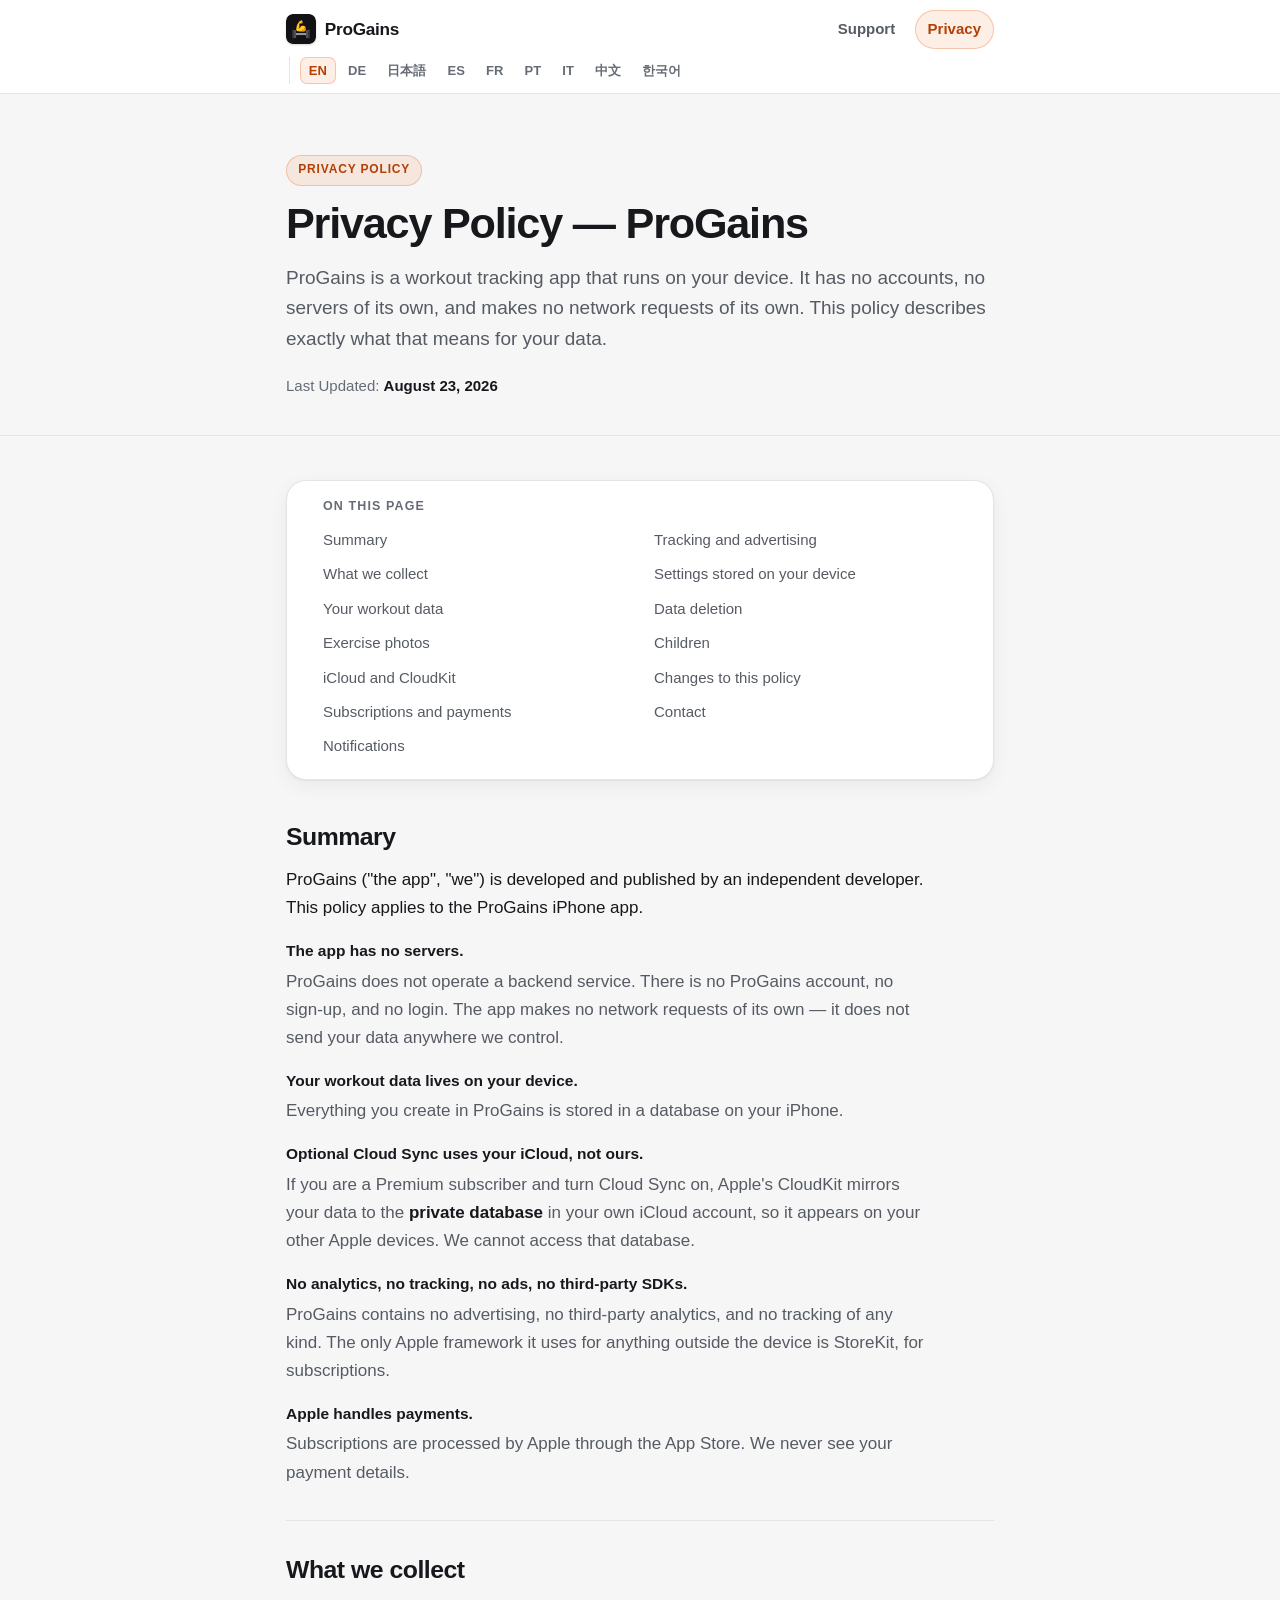
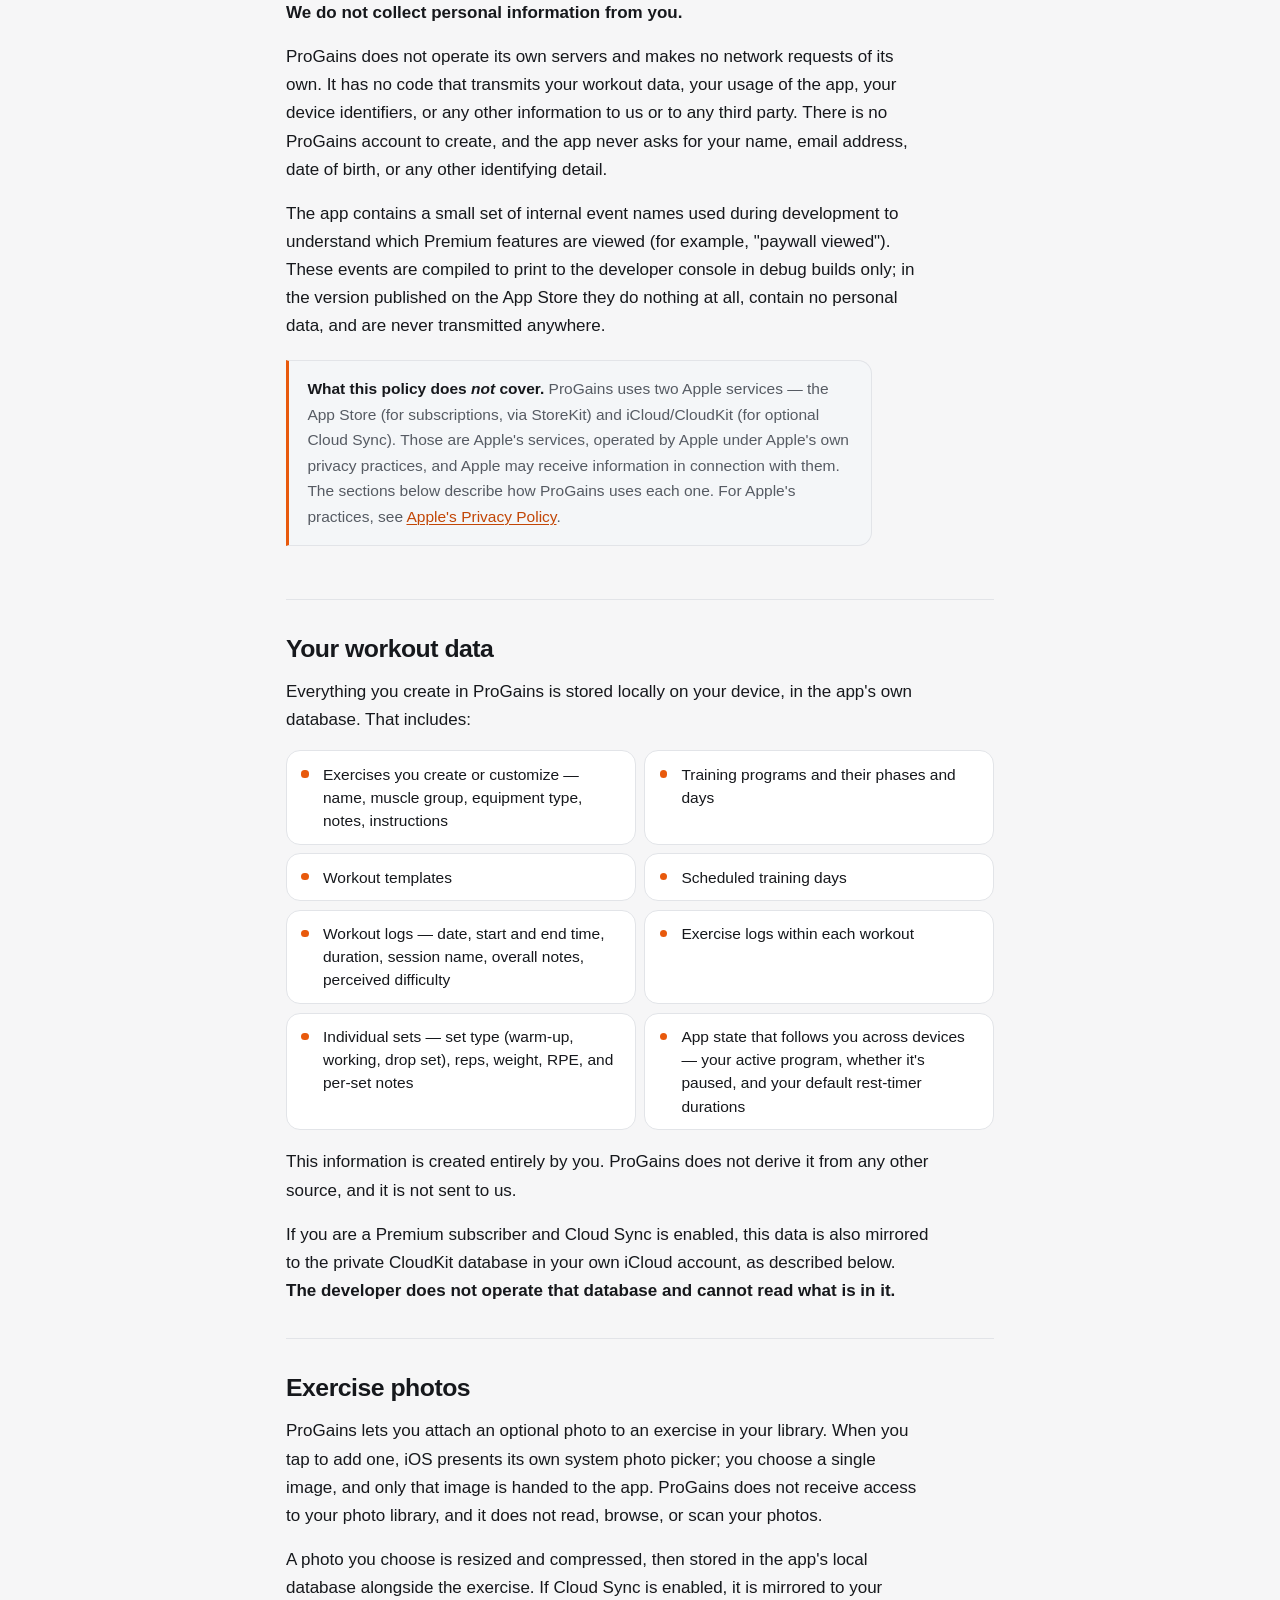
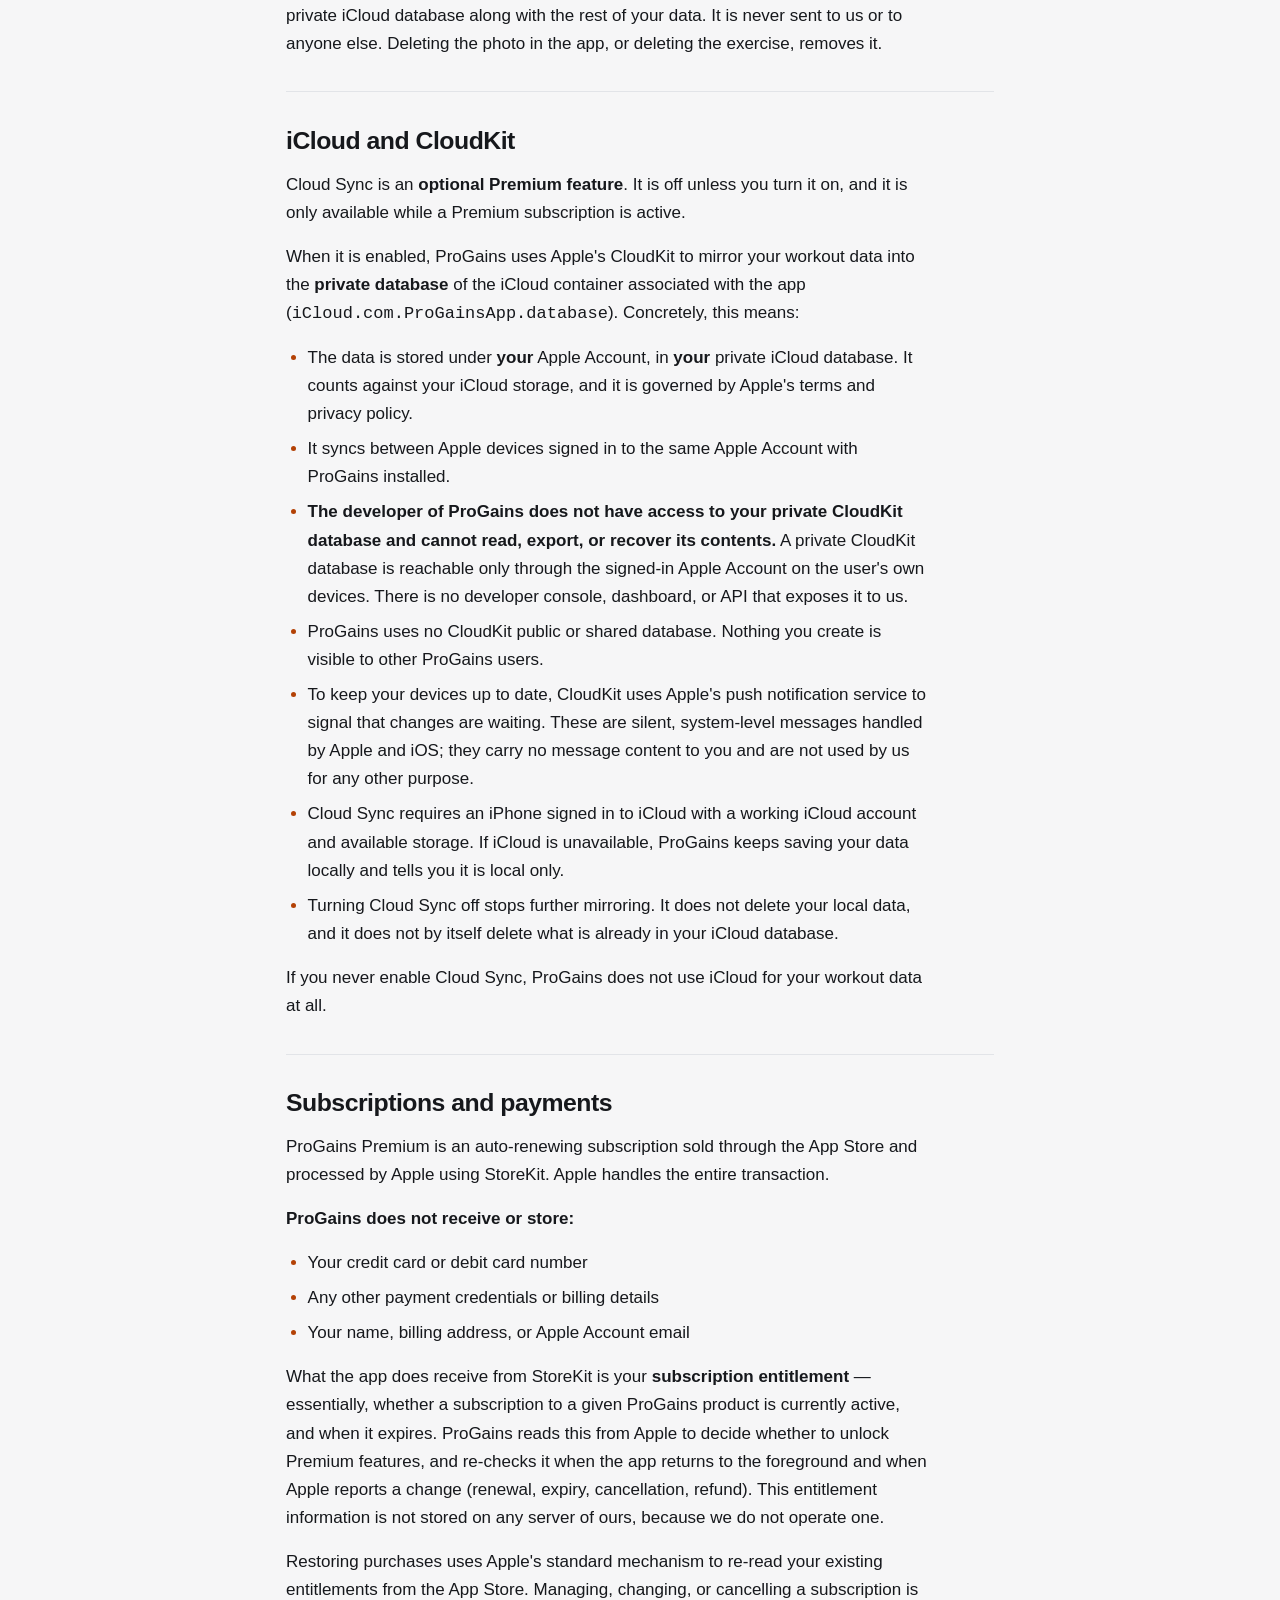
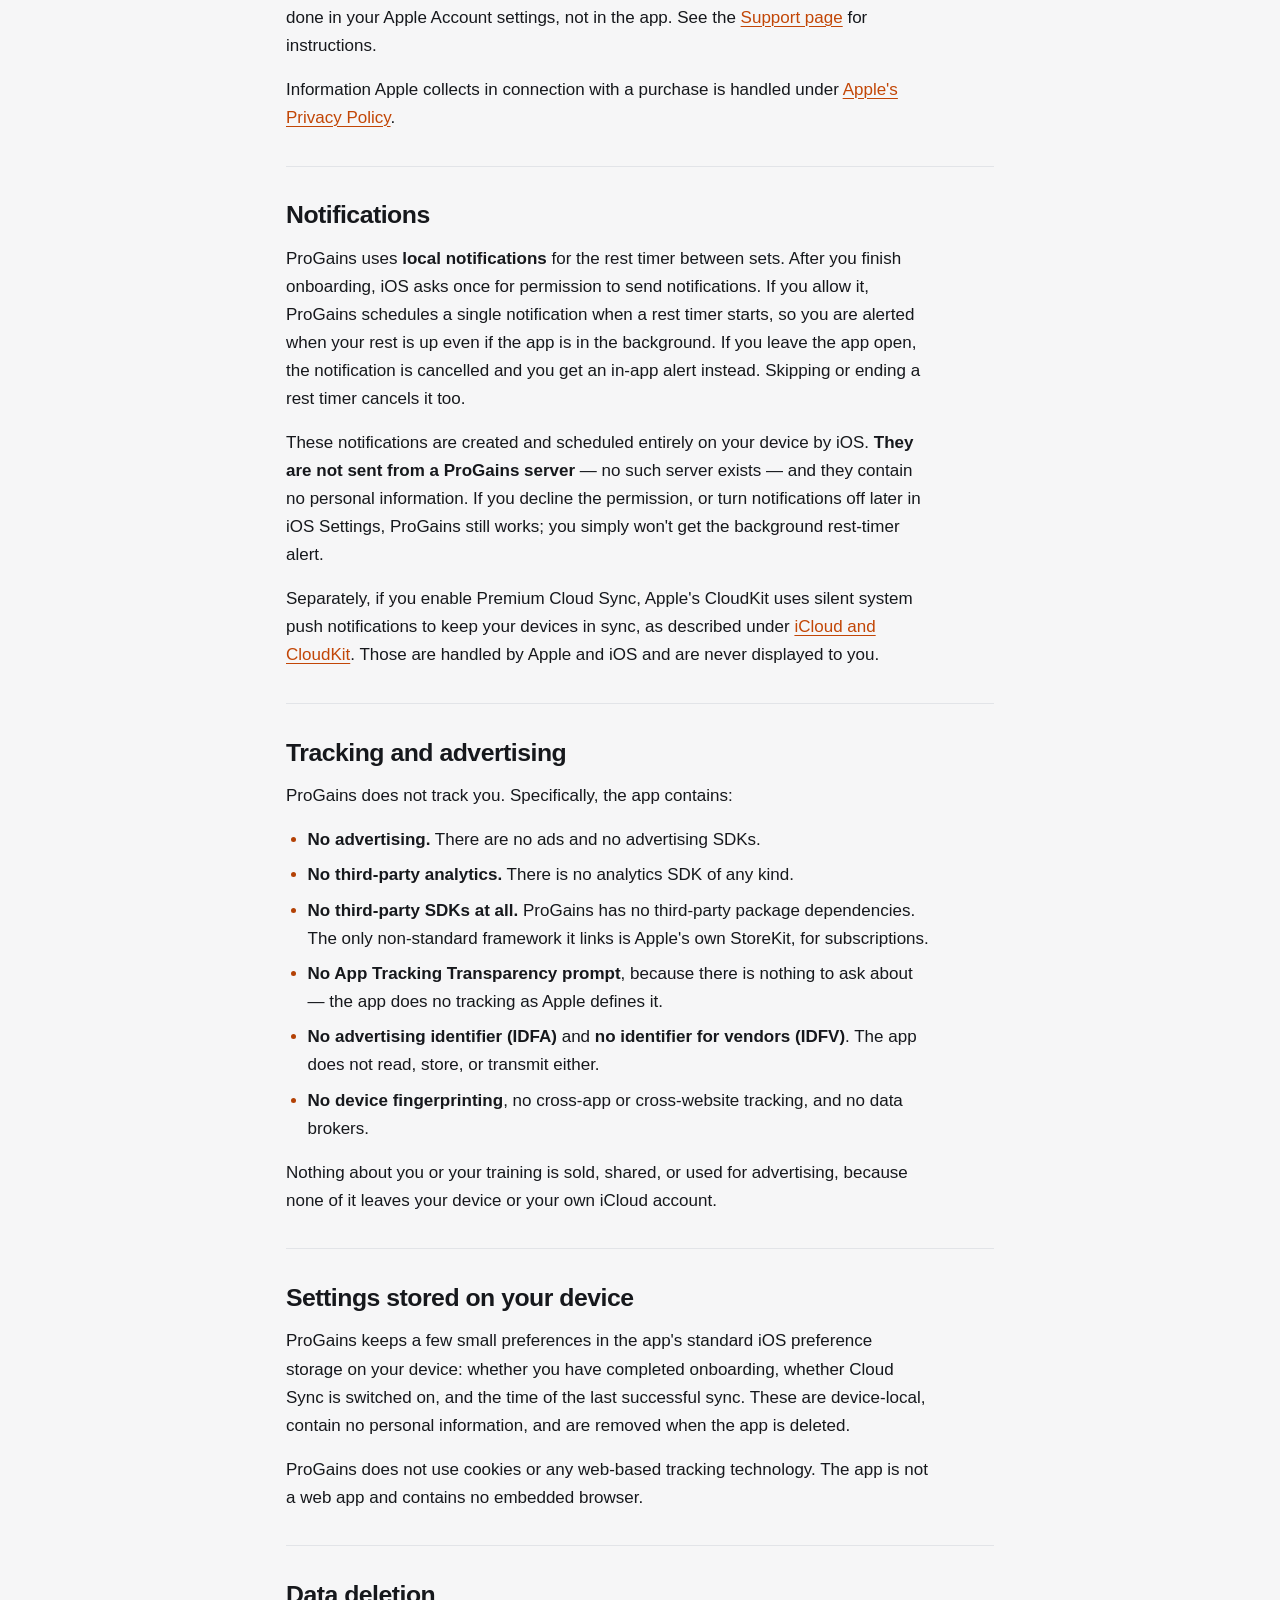
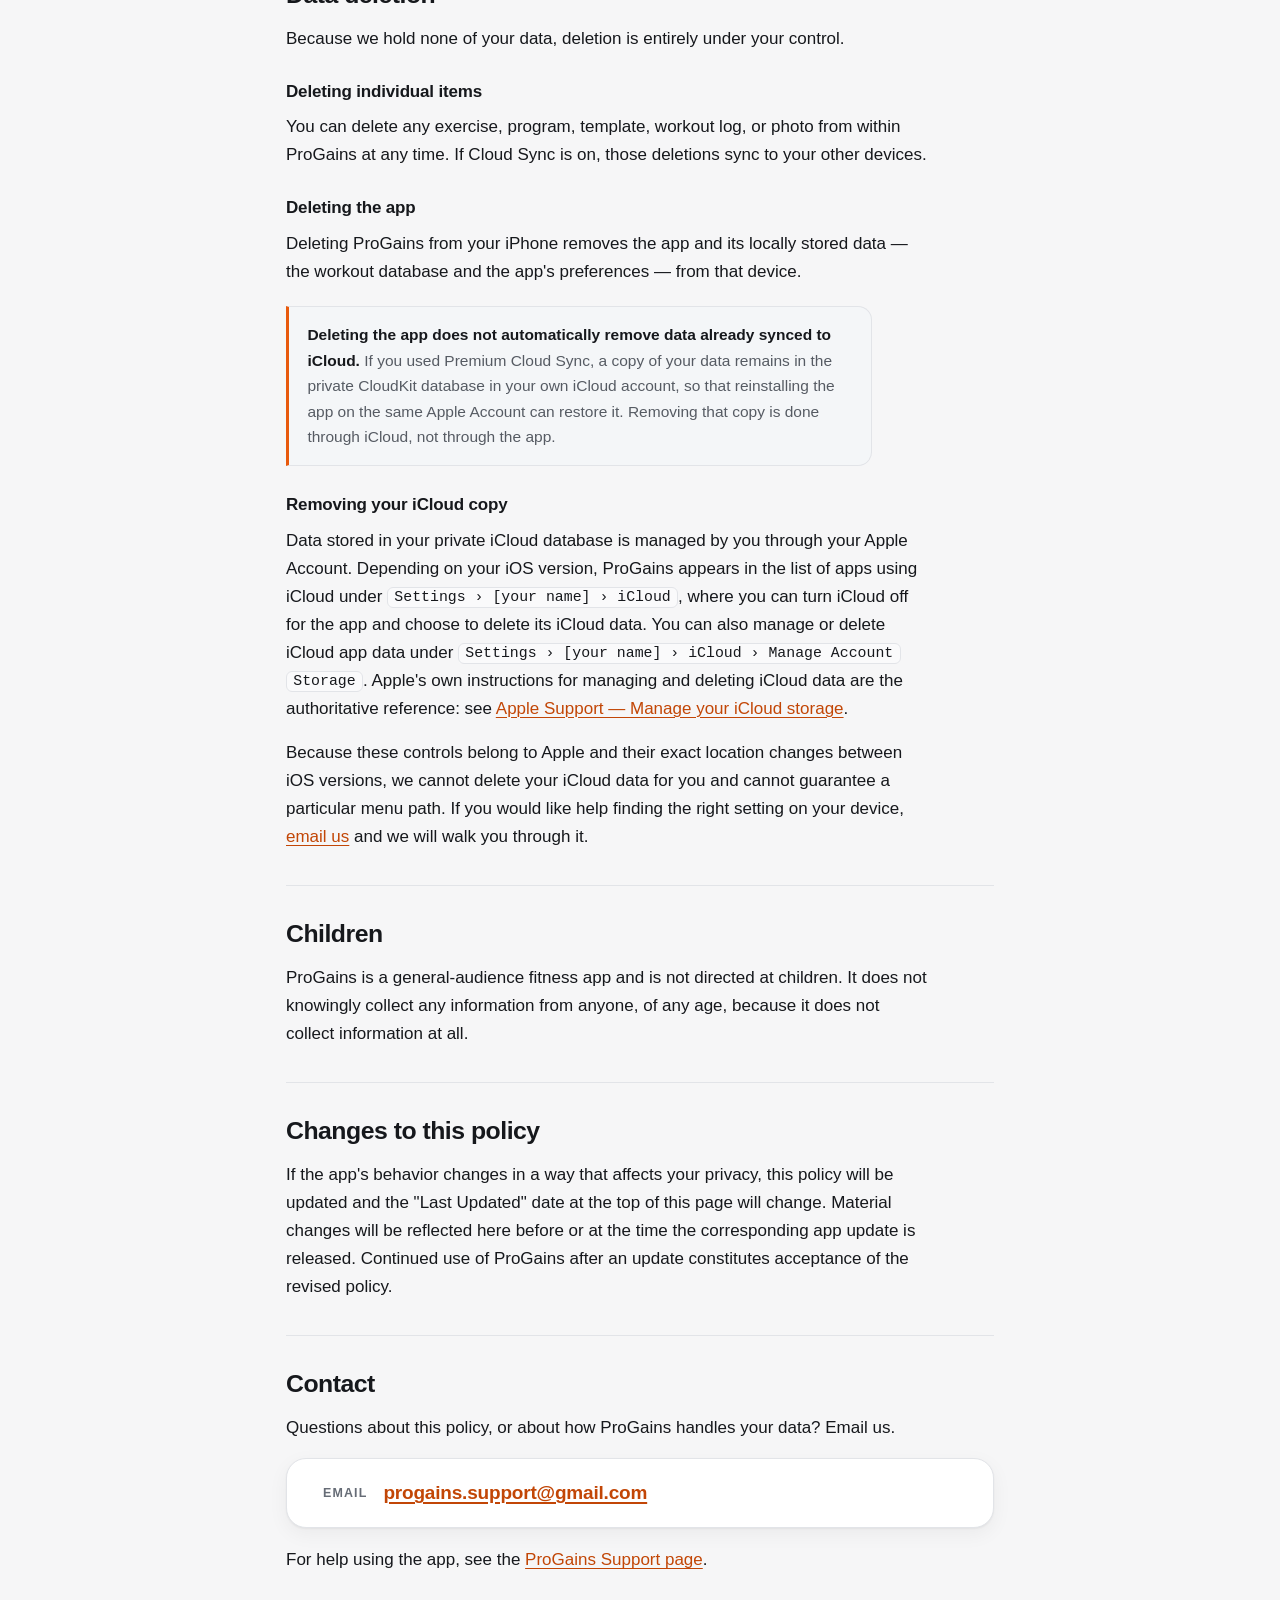
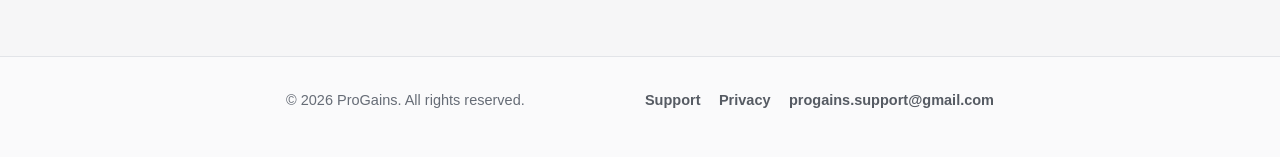
==== privacy/index.html @ 2d2219dd "updating website" ====
<!DOCTYPE html>
<html lang="en">
<head>
<meta charset="utf-8">
<meta name="viewport" content="width=device-width, initial-scale=1, viewport-fit=cover">
<title>ProGains Privacy Policy</title>
<meta name="description" content="The ProGains privacy policy. ProGains has no servers and makes no network requests of its own. Your workout data stays on your device, or in your own private iCloud database if you enable Premium Cloud Sync.">
<meta name="color-scheme" content="light dark">
<meta name="theme-color" content="#F6F6F7" media="(prefers-color-scheme: light)">
<meta name="theme-color" content="#0E1013" media="(prefers-color-scheme: dark)">
<meta name="robots" content="index, follow">
<meta property="og:type" content="website">
<meta property="og:site_name" content="ProGains">
<meta property="og:locale" content="en_US">
<meta property="og:locale:alternate" content="de_DE">
<meta property="og:locale:alternate" content="ja_JP">
<meta property="og:locale:alternate" content="es_ES">
<meta property="og:locale:alternate" content="fr_FR">
<meta property="og:locale:alternate" content="pt_BR">
<meta property="og:locale:alternate" content="it_IT">
<meta property="og:locale:alternate" content="zh_CN">
<meta property="og:locale:alternate" content="ko_KR">
<meta property="og:title" content="ProGains Privacy Policy">
<meta property="og:description" content="The ProGains privacy policy. ProGains has no servers and makes no network requests of its own. Your workout data stays on your device, or in your own private iCloud database if you enable Premium Cloud Sync.">
<meta property="og:image" content="../assets/icon-512.png">
<meta name="twitter:card" content="summary">
<meta name="twitter:title" content="ProGains Privacy Policy">
<meta name="twitter:description" content="The ProGains privacy policy. ProGains has no servers and makes no network requests of its own. Your workout data stays on your device, or in your own private iCloud database if you enable Premium Cloud Sync.">
<meta name="twitter:image" content="../assets/icon-512.png">
<link rel="icon" type="image/png" sizes="32x32" href="../assets/icon-32.png">
<link rel="icon" type="image/png" sizes="192x192" href="../assets/icon-512.png">
<link rel="apple-touch-icon" sizes="180x180" href="../assets/icon-180.png">
<link rel="stylesheet" href="../css/styles.css">
</head>
<body>
<div class="i18n" id="en" lang="en">
<header class="site-header"><div class="wrap">
<a class="brand" href="../#en" aria-label="ProGains"><span class="brand-mark" aria-hidden="true"></span><span><span class="pro">Pro</span><span class="gains">Gains</span></span></a>
<nav class="site-nav" aria-label="Primary">
<a href="../#en">Support</a>
<a href="#en" aria-current="page">Privacy</a>
</nav>
<nav class="lang-switch" aria-label="Language"><a href="#en" lang="en" hreflang="en" title="English" aria-current="true">EN</a><a href="#de" lang="de" hreflang="de" title="Deutsch">DE</a><a href="#ja" lang="ja" hreflang="ja" title="日本語">日本語</a><a href="#es" lang="es" hreflang="es" title="Español">ES</a><a href="#fr" lang="fr" hreflang="fr" title="Français">FR</a><a href="#pt" lang="pt-BR" hreflang="pt-BR" title="Português">PT</a><a href="#it" lang="it" hreflang="it" title="Italiano">IT</a><a href="#zh" lang="zh-Hans" hreflang="zh-Hans" title="简体中文">中文</a><a href="#ko" lang="ko" hreflang="ko" title="한국어">한국어</a></nav>
</div></header>
<div class="hero"><div class="wrap">
<p class="eyebrow">Privacy Policy</p>
<h1>Privacy Policy — ProGains</h1>
<p class="lede">ProGains is a workout tracking app that runs on your device. It has no accounts, no servers of its own, and makes no network requests of its own. This policy describes exactly what that means for your data.</p>
<p class="updated">Last Updated: <strong>August 23, 2026</strong></p>
</div></div>
<main id="main-en"><div class="wrap">
<nav class="toc" aria-label="On this page"><h2>On this page</h2><ol>
<li><a href="#summary-en">Summary</a></li>
<li><a href="#collect-en">What we collect</a></li>
<li><a href="#workout-data-en">Your workout data</a></li>
<li><a href="#photos-en">Exercise photos</a></li>
<li><a href="#icloud-en">iCloud and CloudKit</a></li>
<li><a href="#subscriptions-en">Subscriptions and payments</a></li>
<li><a href="#notifications-en">Notifications</a></li>
<li><a href="#tracking-en">Tracking and advertising</a></li>
<li><a href="#device-settings-en">Settings stored on your device</a></li>
<li><a href="#deletion-en">Data deletion</a></li>
<li><a href="#children-en">Children</a></li>
<li><a href="#changes-en">Changes to this policy</a></li>
<li><a href="#contact-en">Contact</a></li>
</ol></nav>
<section id="summary-en"><h2>Summary</h2><p>ProGains ("the app", "we") is developed and published by an independent developer. This policy applies to the ProGains iPhone app.</p>
<dl class="facts">
<dt>The app has no servers.</dt>
<dd>ProGains does not operate a backend service. There is no ProGains account, no sign-up, and no login. The app makes no network requests of its own — it does not send your data anywhere we control.</dd>
<dt>Your workout data lives on your device.</dt>
<dd>Everything you create in ProGains is stored in a database on your iPhone.</dd>
<dt>Optional Cloud Sync uses your iCloud, not ours.</dt>
<dd>If you are a Premium subscriber and turn Cloud Sync on, Apple's CloudKit mirrors your data to the <strong>private database</strong> in your own iCloud account, so it appears on your other Apple devices. We cannot access that database.</dd>
<dt>No analytics, no tracking, no ads, no third-party SDKs.</dt>
<dd>ProGains contains no advertising, no third-party analytics, and no tracking of any kind. The only Apple framework it uses for anything outside the device is StoreKit, for subscriptions.</dd>
<dt>Apple handles payments.</dt>
<dd>Subscriptions are processed by Apple through the App Store. We never see your payment details.</dd>
</dl></section>
<section id="collect-en"><h2>What we collect</h2><p><strong>We do not collect personal information from you.</strong></p>
<p>ProGains does not operate its own servers and makes no network requests of its own. It has no code that transmits your workout data, your usage of the app, your device identifiers, or any other information to us or to any third party. There is no ProGains account to create, and the app never asks for your name, email address, date of birth, or any other identifying detail.</p>
<p>The app contains a small set of internal event names used during development to understand which Premium features are viewed (for example, "paywall viewed"). These events are compiled to print to the developer console in debug builds only; in the version published on the App Store they do nothing at all, contain no personal data, and are never transmitted anywhere.</p>
<div class="note">
<p><strong>What this policy does <em>not</em> cover.</strong> ProGains uses two Apple services — the App Store (for subscriptions, via StoreKit) and iCloud/CloudKit (for optional Cloud Sync). Those are Apple's services, operated by Apple under Apple's own privacy practices, and Apple may receive information in connection with them. The sections below describe how ProGains uses each one. For Apple's practices, see <a href="https://www.apple.com/legal/privacy/">Apple's Privacy Policy</a>.</p>
</div></section>
<section id="workout-data-en"><h2>Your workout data</h2><p>Everything you create in ProGains is stored locally on your device, in the app's own database. That includes:</p>
<ul class="features">
<li>Exercises you create or customize — name, muscle group, equipment type, notes, instructions</li>
<li>Training programs and their phases and days</li>
<li>Workout templates</li>
<li>Scheduled training days</li>
<li>Workout logs — date, start and end time, duration, session name, overall notes, perceived difficulty</li>
<li>Exercise logs within each workout</li>
<li>Individual sets — set type (warm-up, working, drop set), reps, weight, RPE, and per-set notes</li>
<li>App state that follows you across devices — your active program, whether it's paused, and your default rest-timer durations</li>
</ul>
<p style="margin-top:1.15rem">This information is created entirely by you. ProGains does not derive it from any other source, and it is not sent to us.</p>
<p>If you are a Premium subscriber and Cloud Sync is enabled, this data is also mirrored to the private CloudKit database in your own iCloud account, as described below. <strong>The developer does not operate that database and cannot read what is in it.</strong></p></section>
<section id="photos-en"><h2>Exercise photos</h2><p>ProGains lets you attach an optional photo to an exercise in your library. When you tap to add one, iOS presents its own system photo picker; you choose a single image, and only that image is handed to the app. ProGains does not receive access to your photo library, and it does not read, browse, or scan your photos.</p>
<p>A photo you choose is resized and compressed, then stored in the app's local database alongside the exercise. If Cloud Sync is enabled, it is mirrored to your private iCloud database along with the rest of your data. It is never sent to us or to anyone else. Deleting the photo in the app, or deleting the exercise, removes it.</p></section>
<section id="icloud-en"><h2>iCloud and CloudKit</h2><p>Cloud Sync is an <strong>optional Premium feature</strong>. It is off unless you turn it on, and it is only available while a Premium subscription is active.</p>
<p>When it is enabled, ProGains uses Apple's CloudKit to mirror your workout data into the <strong>private database</strong> of the iCloud container associated with the app (<code>iCloud.com.ProGainsApp.database</code>). Concretely, this means:</p>
<ul>
<li>The data is stored under <strong>your</strong> Apple Account, in <strong>your</strong> private iCloud database. It counts against your iCloud storage, and it is governed by Apple's terms and privacy policy.</li>
<li>It syncs between Apple devices signed in to the same Apple Account with ProGains installed.</li>
<li><strong>The developer of ProGains does not have access to your private CloudKit database and cannot read, export, or recover its contents.</strong> A private CloudKit database is reachable only through the signed-in Apple Account on the user's own devices. There is no developer console, dashboard, or API that exposes it to us.</li>
<li>ProGains uses no CloudKit public or shared database. Nothing you create is visible to other ProGains users.</li>
<li>To keep your devices up to date, CloudKit uses Apple's push notification service to signal that changes are waiting. These are silent, system-level messages handled by Apple and iOS; they carry no message content to you and are not used by us for any other purpose.</li>
<li>Cloud Sync requires an iPhone signed in to iCloud with a working iCloud account and available storage. If iCloud is unavailable, ProGains keeps saving your data locally and tells you it is local only.</li>
<li>Turning Cloud Sync off stops further mirroring. It does not delete your local data, and it does not by itself delete what is already in your iCloud database.</li>
</ul>
<p>If you never enable Cloud Sync, ProGains does not use iCloud for your workout data at all.</p></section>
<section id="subscriptions-en"><h2>Subscriptions and payments</h2><p>ProGains Premium is an auto-renewing subscription sold through the App Store and processed by Apple using StoreKit. Apple handles the entire transaction.</p>
<p><strong>ProGains does not receive or store:</strong></p>
<ul>
<li>Your credit card or debit card number</li>
<li>Any other payment credentials or billing details</li>
<li>Your name, billing address, or Apple Account email</li>
</ul>
<p>What the app does receive from StoreKit is your <strong>subscription entitlement</strong> — essentially, whether a subscription to a given ProGains product is currently active, and when it expires. ProGains reads this from Apple to decide whether to unlock Premium features, and re-checks it when the app returns to the foreground and when Apple reports a change (renewal, expiry, cancellation, refund). This entitlement information is not stored on any server of ours, because we do not operate one.</p>
<p>Restoring purchases uses Apple's standard mechanism to re-read your existing entitlements from the App Store. Managing, changing, or cancelling a subscription is done in your Apple Account settings, not in the app. See the <a href="../#subscription-en">Support page</a> for instructions.</p>
<p>Information Apple collects in connection with a purchase is handled under <a href="https://www.apple.com/legal/privacy/">Apple's Privacy Policy</a>.</p></section>
<section id="notifications-en"><h2>Notifications</h2><p>ProGains uses <strong>local notifications</strong> for the rest timer between sets. After you finish onboarding, iOS asks once for permission to send notifications. If you allow it, ProGains schedules a single notification when a rest timer starts, so you are alerted when your rest is up even if the app is in the background. If you leave the app open, the notification is cancelled and you get an in-app alert instead. Skipping or ending a rest timer cancels it too.</p>
<p>These notifications are created and scheduled entirely on your device by iOS. <strong>They are not sent from a ProGains server</strong> — no such server exists — and they contain no personal information. If you decline the permission, or turn notifications off later in iOS Settings, ProGains still works; you simply won't get the background rest-timer alert.</p>
<p>Separately, if you enable Premium Cloud Sync, Apple's CloudKit uses silent system push notifications to keep your devices in sync, as described under <a href="#icloud-en">iCloud and CloudKit</a>. Those are handled by Apple and iOS and are never displayed to you.</p></section>
<section id="tracking-en"><h2>Tracking and advertising</h2><p>ProGains does not track you. Specifically, the app contains:</p>
<ul>
<li><strong>No advertising.</strong> There are no ads and no advertising SDKs.</li>
<li><strong>No third-party analytics.</strong> There is no analytics SDK of any kind.</li>
<li><strong>No third-party SDKs at all.</strong> ProGains has no third-party package dependencies. The only non-standard framework it links is Apple's own StoreKit, for subscriptions.</li>
<li><strong>No App Tracking Transparency prompt</strong>, because there is nothing to ask about — the app does no tracking as Apple defines it.</li>
<li><strong>No advertising identifier (IDFA)</strong> and <strong>no identifier for vendors (IDFV)</strong>. The app does not read, store, or transmit either.</li>
<li><strong>No device fingerprinting</strong>, no cross-app or cross-website tracking, and no data brokers.</li>
</ul>
<p>Nothing about you or your training is sold, shared, or used for advertising, because none of it leaves your device or your own iCloud account.</p></section>
<section id="device-settings-en"><h2>Settings stored on your device</h2><p>ProGains keeps a few small preferences in the app's standard iOS preference storage on your device: whether you have completed onboarding, whether Cloud Sync is switched on, and the time of the last successful sync. These are device-local, contain no personal information, and are removed when the app is deleted.</p>
<p>ProGains does not use cookies or any web-based tracking technology. The app is not a web app and contains no embedded browser.</p></section>
<section id="deletion-en"><h2>Data deletion</h2><p>Because we hold none of your data, deletion is entirely under your control.</p>
<h3>Deleting individual items</h3>
<p>You can delete any exercise, program, template, workout log, or photo from within ProGains at any time. If Cloud Sync is on, those deletions sync to your other devices.</p>
<h3>Deleting the app</h3>
<p>Deleting ProGains from your iPhone removes the app and its locally stored data — the workout database and the app's preferences — from that device.</p>
<div class="note">
<p><strong>Deleting the app does not automatically remove data already synced to iCloud.</strong> If you used Premium Cloud Sync, a copy of your data remains in the private CloudKit database in your own iCloud account, so that reinstalling the app on the same Apple Account can restore it. Removing that copy is done through iCloud, not through the app.</p>
</div>
<h3>Removing your iCloud copy</h3>
<p>Data stored in your private iCloud database is managed by you through your Apple Account. Depending on your iOS version, ProGains appears in the list of apps using iCloud under <span class="path">Settings › [your name] › iCloud</span>, where you can turn iCloud off for the app and choose to delete its iCloud data. You can also manage or delete iCloud app data under <span class="path">Settings › [your name] › iCloud › Manage Account Storage</span>. Apple's own instructions for managing and deleting iCloud data are the authoritative reference: see <a href="https://support.apple.com/en-us/108922">Apple Support — Manage your iCloud storage</a>.</p>
<p>Because these controls belong to Apple and their exact location changes between iOS versions, we cannot delete your iCloud data for you and cannot guarantee a particular menu path. If you would like help finding the right setting on your device, <a href="#contact-en">email us</a> and we will walk you through it.</p></section>
<section id="children-en"><h2>Children</h2><p>ProGains is a general-audience fitness app and is not directed at children. It does not knowingly collect any information from anyone, of any age, because it does not collect information at all.</p></section>
<section id="changes-en"><h2>Changes to this policy</h2><p>If the app's behavior changes in a way that affects your privacy, this policy will be updated and the "Last Updated" date at the top of this page will change. Material changes will be reflected here before or at the time the corresponding app update is released. Continued use of ProGains after an update constitutes acceptance of the revised policy.</p></section>
<section id="contact-en"><h2>Contact</h2><p>Questions about this policy, or about how ProGains handles your data? Email us.</p>
<div class="contact">
<span class="label">Email</span>
<a class="email" href="mailto:progains.support@gmail.com">progains.support@gmail.com</a>
</div>
<p style="margin-top:1.15rem">For help using the app, see the <a href="../#en">ProGains Support page</a>.</p></section>
</div></main>
<footer class="site-footer"><div class="wrap">
<p>&copy; 2026 ProGains. All rights reserved.</p>
<nav class="footer-nav" aria-label="Footer"><a href="../#en">Support</a><a href="#en">Privacy</a><a href="mailto:progains.support@gmail.com">progains.support@gmail.com</a></nav>
</div></footer>
</div>
<div class="i18n" id="de" lang="de">
<header class="site-header"><div class="wrap">
<a class="brand" href="../#de" aria-label="ProGains"><span class="brand-mark" aria-hidden="true"></span><span><span class="pro">Pro</span><span class="gains">Gains</span></span></a>
<nav class="site-nav" aria-label="Hauptnavigation">
<a href="../#de">Support</a>
<a href="#de" aria-current="page">Datenschutz</a>
</nav>
<nav class="lang-switch" aria-label="Language"><a href="#en" lang="en" hreflang="en" title="English">EN</a><a href="#de" lang="de" hreflang="de" title="Deutsch" aria-current="true">DE</a><a href="#ja" lang="ja" hreflang="ja" title="日本語">日本語</a><a href="#es" lang="es" hreflang="es" title="Español">ES</a><a href="#fr" lang="fr" hreflang="fr" title="Français">FR</a><a href="#pt" lang="pt-BR" hreflang="pt-BR" title="Português">PT</a><a href="#it" lang="it" hreflang="it" title="Italiano">IT</a><a href="#zh" lang="zh-Hans" hreflang="zh-Hans" title="简体中文">中文</a><a href="#ko" lang="ko" hreflang="ko" title="한국어">한국어</a></nav>
</div></header>
<div class="hero"><div class="wrap">
<p class="eyebrow">Datenschutzerklärung</p>
<h1>Datenschutzerklärung – ProGains</h1>
<p class="lede">ProGains ist eine Workout-Tracking-App, die auf deinem Gerät läuft. Sie hat keine Konten, keine eigenen Server und stellt keine eigenen Netzwerkanfragen. Diese Erklärung beschreibt genau, was das für deine Daten bedeutet.</p>
<p class="updated">Zuletzt aktualisiert: <strong>23. August 2026</strong></p>
</div></div>
<main id="main-de"><div class="wrap">
<nav class="toc" aria-label="Auf dieser Seite"><h2>Auf dieser Seite</h2><ol>
<li><a href="#summary-de">Zusammenfassung</a></li>
<li><a href="#collect-de">Was wir erheben</a></li>
<li><a href="#workout-data-de">Deine Trainingsdaten</a></li>
<li><a href="#photos-de">Übungsfotos</a></li>
<li><a href="#icloud-de">iCloud und CloudKit</a></li>
<li><a href="#subscriptions-de">Abos und Zahlungen</a></li>
<li><a href="#notifications-de">Mitteilungen</a></li>
<li><a href="#tracking-de">Tracking und Werbung</a></li>
<li><a href="#device-settings-de">Einstellungen, die auf deinem Gerät gespeichert werden</a></li>
<li><a href="#deletion-de">Löschen von Daten</a></li>
<li><a href="#children-de">Kinder</a></li>
<li><a href="#changes-de">Änderungen an dieser Erklärung</a></li>
<li><a href="#contact-de">Kontakt</a></li>
</ol></nav>
<div class="note lang-note"><p>Dies ist eine deutsche Übersetzung der ProGains Datenschutzerklärung und dient nur der besseren Verständlichkeit. Bei Abweichungen ist die englische Fassung maßgeblich.</p></div>
<section id="summary-de"><h2>Zusammenfassung</h2><p>ProGains („die App“, „wir“) wird von einem unabhängigen Entwickler entwickelt und veröffentlicht. Diese Erklärung gilt für die ProGains-App für iPhone.</p>
<dl class="facts">
<dt>Die App hat keine Server.</dt>
<dd>ProGains betreibt keinen Backend-Dienst. Es gibt kein ProGains-Konto, keine Registrierung und keinen Login. Die App stellt keine eigenen Netzwerkanfragen – sie sendet deine Daten nirgendwohin, wo wir die Kontrolle haben.</dd>
<dt>Deine Trainingsdaten liegen auf deinem Gerät.</dt>
<dd>Alles, was du in ProGains erstellst, wird in einer Datenbank auf deinem iPhone gespeichert.</dd>
<dt>Der optionale Cloud-Sync nutzt deine iCloud, nicht unsere.</dt>
<dd>Wenn du ein Premium-Abo hast und Cloud-Sync einschaltest, spiegelt Apples CloudKit deine Daten in die <strong>private Datenbank</strong> deines eigenen iCloud-Accounts, sodass sie auf deinen anderen Apple-Geräten erscheinen. Wir können auf diese Datenbank nicht zugreifen.</dd>
<dt>Keine Analyse, kein Tracking, keine Werbung, keine Drittanbieter-SDKs.</dt>
<dd>ProGains enthält keine Werbung, keine Analyse-Tools von Drittanbietern und kein Tracking jeglicher Art. Das einzige Apple-Framework, das die App für irgendetwas außerhalb des Geräts nutzt, ist StoreKit – für Abos.</dd>
<dt>Zahlungen wickelt Apple ab.</dt>
<dd>Abos werden von Apple über den App Store abgewickelt. Wir sehen deine Zahlungsdaten nie.</dd>
</dl></section>
<section id="collect-de"><h2>Was wir erheben</h2><p><strong>Wir erheben keine personenbezogenen Daten von dir.</strong></p>
<p>ProGains betreibt keine eigenen Server und stellt keine eigenen Netzwerkanfragen. Die App enthält keinen Code, der deine Trainingsdaten, deine Nutzung der App, deine Gerätekennungen oder sonstige Informationen an uns oder an Dritte überträgt. Es gibt kein ProGains-Konto, das du anlegen müsstest, und die App fragt nie nach deinem Namen, deiner E-Mail-Adresse, deinem Geburtsdatum oder anderen identifizierenden Angaben.</p>
<p>Die App enthält eine kleine Menge interner Ereignisnamen, die während der Entwicklung dazu dienen, nachzuvollziehen, welche Premium-Funktionen angesehen werden (zum Beispiel „paywall viewed“). Diese Ereignisse sind so kompiliert, dass sie nur in Debug-Builds in der Entwicklerkonsole ausgegeben werden; in der im App Store veröffentlichten Version tun sie überhaupt nichts, enthalten keine personenbezogenen Daten und werden nie irgendwohin übertragen.</p>
<div class="note">
<p><strong>Was diese Erklärung <em>nicht</em> abdeckt.</strong> ProGains nutzt zwei Apple-Dienste – den App Store (für Abos, über StoreKit) und iCloud/CloudKit (für den optionalen Cloud-Sync). Das sind Dienste von Apple, die Apple nach seinen eigenen Datenschutzpraktiken betreibt, und Apple kann in diesem Zusammenhang Informationen erhalten. Die folgenden Abschnitte beschreiben, wie ProGains die beiden Dienste jeweils nutzt. Zu Apples Praktiken siehe <a href="https://www.apple.com/legal/privacy/">Apples Datenschutzrichtlinie</a>.</p>
</div></section>
<section id="workout-data-de"><h2>Deine Trainingsdaten</h2><p>Alles, was du in ProGains erstellst, wird lokal auf deinem Gerät in der eigenen Datenbank der App gespeichert. Dazu gehören:</p>
<ul class="features">
<li>Übungen, die du erstellst oder anpasst – Name, Muskelgruppe, Equipment-Art, Notizen, Anleitung</li>
<li>Trainingsprogramme mit ihren Phasen und Tagen</li>
<li>Workout-Vorlagen</li>
<li>Geplante Trainingstage</li>
<li>Trainingsprotokolle – Datum, Start- und Endzeit, Dauer, Name der Einheit, allgemeine Notizen, empfundene Schwierigkeit</li>
<li>Übungsprotokolle innerhalb jedes Workouts</li>
<li>Einzelne Sätze – Satzart (Aufwärmen, Arbeitssatz, Dropsatz), Wiederholungen, Gewicht, RPE und Notizen pro Satz</li>
<li>App-Zustand, der dich über deine Geräte hinweg begleitet – dein aktives Programm, ob es pausiert ist, und deine Standarddauern für den Pausentimer</li>
</ul>
<p style="margin-top:1.15rem">Diese Informationen entstehen ausschließlich durch dich. ProGains leitet sie aus keiner anderen Quelle ab, und sie werden nicht an uns gesendet.</p>
<p>Wenn du ein Premium-Abo hast und Cloud-Sync eingeschaltet ist, werden diese Daten zusätzlich in die private CloudKit-Datenbank deines eigenen iCloud-Accounts gespiegelt, wie unten beschrieben. <strong>Der Entwickler betreibt diese Datenbank nicht und kann ihren Inhalt nicht lesen.</strong></p></section>
<section id="photos-de"><h2>Übungsfotos</h2><p>In ProGains kannst du einer Übung in deiner Bibliothek optional ein Foto hinzufügen. Wenn du zum Hinzufügen tippst, zeigt iOS seine eigene System-Fotoauswahl; du wählst ein einzelnes Bild aus, und nur dieses Bild wird an die App übergeben. ProGains erhält keinen Zugriff auf deine Fotomediathek und liest, durchsucht oder scannt deine Fotos nicht.</p>
<p>Ein Foto, das du auswählst, wird verkleinert und komprimiert und dann zusammen mit der Übung in der lokalen Datenbank der App gespeichert. Wenn Cloud-Sync eingeschaltet ist, wird es zusammen mit deinen übrigen Daten in deine private iCloud-Datenbank gespiegelt. Es wird nie an uns oder an jemand anderen gesendet. Wenn du das Foto in der App löschst oder die Übung löschst, wird es entfernt.</p></section>
<section id="icloud-de"><h2>iCloud und CloudKit</h2><p>Cloud-Sync ist eine <strong>optionale Premium-Funktion</strong>. Sie ist aus, solange du sie nicht einschaltest, und sie ist nur verfügbar, solange ein Premium-Abo aktiv ist.</p>
<p>Wenn sie eingeschaltet ist, nutzt ProGains Apples CloudKit, um deine Trainingsdaten in die <strong>private Datenbank</strong> des zur App gehörenden iCloud-Containers zu spiegeln (<code>iCloud.com.ProGainsApp.database</code>). Konkret bedeutet das:</p>
<ul>
<li>Die Daten liegen unter <strong>deinem</strong> Apple-Account, in <strong>deiner</strong> privaten iCloud-Datenbank. Sie zählen zu deinem iCloud-Speicher und unterliegen Apples Bedingungen und Datenschutzrichtlinie.</li>
<li>Sie werden zwischen Apple-Geräten synchronisiert, die beim selben Apple-Account angemeldet sind und auf denen ProGains installiert ist.</li>
<li><strong>Der Entwickler von ProGains hat keinen Zugriff auf deine private CloudKit-Datenbank und kann ihren Inhalt weder lesen noch exportieren oder wiederherstellen.</strong> Eine private CloudKit-Datenbank ist nur über den angemeldeten Apple-Account auf den eigenen Geräten der nutzenden Person erreichbar. Es gibt keine Entwicklerkonsole, kein Dashboard und keine API, die sie uns zugänglich machen würde.</li>
<li>ProGains nutzt keine öffentliche und keine geteilte CloudKit-Datenbank. Nichts, was du erstellst, ist für andere ProGains-Nutzer sichtbar.</li>
<li>Damit deine Geräte auf dem aktuellen Stand bleiben, nutzt CloudKit Apples Push-Benachrichtigungsdienst, um zu signalisieren, dass Änderungen bereitliegen. Das sind stille Mitteilungen auf Systemebene, die von Apple und iOS verarbeitet werden; sie enthalten keinen Nachrichteninhalt für dich und werden von uns für keinen anderen Zweck genutzt.</li>
<li>Cloud-Sync setzt ein iPhone voraus, das mit einem funktionierenden iCloud-Account bei iCloud angemeldet ist und über freien Speicher verfügt. Ist iCloud nicht verfügbar, speichert ProGains deine Daten weiterhin lokal und teilt dir mit, dass sie nur lokal vorliegen.</li>
<li>Wenn du Cloud-Sync ausschaltest, wird nicht weiter gespiegelt. Deine lokalen Daten werden dadurch nicht gelöscht, und was bereits in deiner iCloud-Datenbank liegt, wird dadurch für sich genommen ebenfalls nicht gelöscht.</li>
</ul>
<p>Wenn du Cloud-Sync nie einschaltest, nutzt ProGains iCloud für deine Trainingsdaten überhaupt nicht.</p></section>
<section id="subscriptions-de"><h2>Abos und Zahlungen</h2><p>ProGains Premium ist ein automatisch verlängertes Abo, das über den App Store verkauft und von Apple über StoreKit abgewickelt wird. Apple wickelt die gesamte Transaktion ab.</p>
<p><strong>ProGains erhält und speichert nicht:</strong></p>
<ul>
<li>Deine Kreditkarten- oder Debitkartennummer</li>
<li>Andere Zahlungsdaten oder Rechnungsangaben</li>
<li>Deinen Namen, deine Rechnungsadresse oder die E-Mail-Adresse deines Apple-Accounts</li>
</ul>
<p>Was die App von StoreKit erhält, ist deine <strong>Abo-Berechtigung</strong> – im Kern also die Information, ob ein Abo für ein bestimmtes ProGains-Produkt aktuell aktiv ist und wann es abläuft. ProGains liest das bei Apple aus, um zu entscheiden, ob Premium-Funktionen freigeschaltet werden, und prüft es erneut, wenn die App wieder in den Vordergrund kommt und wenn Apple eine Änderung meldet (Verlängerung, Ablauf, Kündigung, Rückerstattung). Diese Berechtigungsinformationen werden auf keinem Server von uns gespeichert, weil wir keinen betreiben.</p>
<p>Das Wiederherstellen von Käufen nutzt Apples Standardmechanismus, um deine bestehenden Berechtigungen erneut aus dem App Store auszulesen. Ein Abo verwaltest, änderst oder kündigst du in den Einstellungen deines Apple-Accounts, nicht in der App. Eine Anleitung findest du auf der <a href="../#subscription-de">Support-Seite</a>.</p>
<p>Informationen, die Apple im Zusammenhang mit einem Kauf erhebt, werden gemäß <a href="https://www.apple.com/legal/privacy/">Apples Datenschutzrichtlinie</a> verarbeitet.</p></section>
<section id="notifications-de"><h2>Mitteilungen</h2><p>ProGains nutzt <strong>lokale Mitteilungen</strong> für den Pausentimer zwischen den Sätzen. Nachdem du das Onboarding abgeschlossen hast, fragt iOS einmal um Erlaubnis, dir Mitteilungen zu senden. Wenn du zustimmst, plant ProGains beim Start eines Pausentimers genau eine Mitteilung, damit du auch dann informiert wirst, wenn die App im Hintergrund ist. Wenn du die App geöffnet lässt, wird die Mitteilung abgebrochen und du bekommst stattdessen einen Hinweis in der App. Wenn du eine Pause überspringst oder beendest, wird sie ebenfalls abgebrochen.</p>
<p>Diese Mitteilungen werden vollständig von iOS auf deinem Gerät erzeugt und geplant. <strong>Sie werden nicht von einem ProGains-Server gesendet</strong> – einen solchen Server gibt es nicht – und sie enthalten keine personenbezogenen Daten. Wenn du die Erlaubnis ablehnst oder Mitteilungen später in den iOS-Einstellungen ausschaltest, funktioniert ProGains weiterhin; du bekommst dann einfach keinen Pausentimer-Hinweis im Hintergrund.</p>
<p>Davon unabhängig gilt: Wenn du Premium-Cloud-Sync einschaltest, nutzt Apples CloudKit stille System-Push-Mitteilungen, um deine Geräte synchron zu halten, wie unter <a href="#icloud-de">iCloud und CloudKit</a> beschrieben. Diese werden von Apple und iOS verarbeitet und dir nie angezeigt.</p></section>
<section id="tracking-de"><h2>Tracking und Werbung</h2><p>ProGains trackt dich nicht. Konkret enthält die App:</p>
<ul>
<li><strong>Keine Werbung.</strong> Es gibt keine Anzeigen und keine Werbe-SDKs.</li>
<li><strong>Keine Analyse-Tools von Drittanbietern.</strong> Es gibt kein Analyse-SDK jeglicher Art.</li>
<li><strong>Überhaupt keine Drittanbieter-SDKs.</strong> ProGains hat keine Paketabhängigkeiten von Dritten. Das einzige nicht standardmäßige Framework, das die App einbindet, ist Apples eigenes StoreKit – für Abos.</li>
<li><strong>Keine App-Tracking-Transparency-Abfrage</strong>, weil es nichts zu fragen gibt – die App betreibt kein Tracking im Sinne von Apples Definition.</li>
<li><strong>Keinen Werbe-Identifier (IDFA)</strong> und <strong>keinen Identifier for Vendors (IDFV)</strong>. Die App liest, speichert und überträgt beide nicht.</li>
<li><strong>Kein Device-Fingerprinting</strong>, kein app- oder website-übergreifendes Tracking und keine Datenhändler.</li>
</ul>
<p>Nichts über dich oder dein Training wird verkauft, weitergegeben oder für Werbung genutzt, denn nichts davon verlässt dein Gerät oder deinen eigenen iCloud-Account.</p></section>
<section id="device-settings-de"><h2>Einstellungen, die auf deinem Gerät gespeichert werden</h2><p>ProGains legt einige wenige Einstellungen im standardmäßigen iOS-Einstellungsspeicher der App auf deinem Gerät ab: ob du das Onboarding abgeschlossen hast, ob Cloud-Sync eingeschaltet ist und den Zeitpunkt der letzten erfolgreichen Synchronisierung. Diese bleiben lokal auf dem Gerät, enthalten keine personenbezogenen Daten und werden entfernt, wenn die App gelöscht wird.</p>
<p>ProGains verwendet keine Cookies und keine webbasierte Tracking-Technologie. Die App ist keine Web-App und enthält keinen eingebetteten Browser.</p></section>
<section id="deletion-de"><h2>Löschen von Daten</h2><p>Da wir keine deiner Daten haben, liegt das Löschen vollständig bei dir.</p>
<h3>Einzelne Einträge löschen</h3>
<p>Du kannst jede Übung, jedes Programm, jede Vorlage, jedes Trainingsprotokoll und jedes Foto jederzeit in ProGains löschen. Wenn Cloud-Sync an ist, werden diese Löschungen auf deine anderen Geräte synchronisiert.</p>
<h3>Die App löschen</h3>
<p>Wenn du ProGains von deinem iPhone löschst, werden die App und ihre lokal gespeicherten Daten – die Trainingsdatenbank und die Einstellungen der App – von diesem Gerät entfernt.</p>
<div class="note">
<p><strong>Das Löschen der App entfernt Daten, die bereits mit iCloud synchronisiert wurden, nicht automatisch.</strong> Wenn du Premium-Cloud-Sync genutzt hast, bleibt eine Kopie deiner Daten in der privaten CloudKit-Datenbank deines eigenen iCloud-Accounts, damit eine erneute Installation der App unter demselben Apple-Account sie wiederherstellen kann. Diese Kopie entfernst du über iCloud, nicht über die App.</p>
</div>
<h3>Deine iCloud-Kopie entfernen</h3>
<p>Daten in deiner privaten iCloud-Datenbank verwaltest du selbst über deinen Apple-Account. Je nach iOS-Version erscheint ProGains in der Liste der Apps, die iCloud nutzen, unter <span class="path">Einstellungen › [dein Name] › iCloud</span>; dort kannst du iCloud für die App ausschalten und ihre iCloud-Daten löschen. Du kannst iCloud-App-Daten außerdem unter <span class="path">Einstellungen › [dein Name] › iCloud › Account-Speicher verwalten</span> verwalten oder löschen. Maßgeblich sind Apples eigene Anleitungen zum Verwalten und Löschen von iCloud-Daten: siehe <a href="https://support.apple.com/en-us/108922">Apple Support – iCloud-Speicher verwalten</a>.</p>
<p>Weil diese Einstellungen zu Apple gehören und sich ihr genauer Ort zwischen iOS-Versionen ändert, können wir deine iCloud-Daten nicht für dich löschen und keinen bestimmten Menüpfad garantieren. Wenn du Hilfe dabei möchtest, die richtige Einstellung auf deinem Gerät zu finden, <a href="#contact-de">schreib uns eine E-Mail</a> – wir gehen es mit dir durch.</p></section>
<section id="children-de"><h2>Kinder</h2><p>ProGains ist eine Fitness-App für ein allgemeines Publikum und richtet sich nicht an Kinder. Die App erhebt wissentlich von niemandem Informationen, unabhängig vom Alter, denn sie erhebt überhaupt keine Informationen.</p></section>
<section id="changes-de"><h2>Änderungen an dieser Erklärung</h2><p>Wenn sich das Verhalten der App in einer Weise ändert, die deine Privatsphäre betrifft, wird diese Erklärung aktualisiert und das Datum „Zuletzt aktualisiert“ oben auf dieser Seite ändert sich. Wesentliche Änderungen werden hier vor oder mit der Veröffentlichung des entsprechenden App-Updates abgebildet. Die weitere Nutzung von ProGains nach einer Aktualisierung gilt als Annahme der überarbeiteten Erklärung.</p></section>
<section id="contact-de"><h2>Kontakt</h2><p>Fragen zu dieser Erklärung oder dazu, wie ProGains mit deinen Daten umgeht? Schreib uns eine E-Mail.</p>
<div class="contact">
<span class="label">E-Mail</span>
<a class="email" href="mailto:progains.support@gmail.com">progains.support@gmail.com</a>
</div>
<p style="margin-top:1.15rem">Hilfe zur Nutzung der App findest du auf der <a href="../#de">ProGains Support-Seite</a>.</p></section>
</div></main>
<footer class="site-footer"><div class="wrap">
<p>&copy; 2026 ProGains. Alle Rechte vorbehalten.</p>
<nav class="footer-nav" aria-label="Fußzeile"><a href="../#de">Support</a><a href="#de">Datenschutz</a><a href="mailto:progains.support@gmail.com">progains.support@gmail.com</a></nav>
</div></footer>
</div>
<div class="i18n" id="ja" lang="ja">
<header class="site-header"><div class="wrap">
<a class="brand" href="../#ja" aria-label="ProGains"><span class="brand-mark" aria-hidden="true"></span><span><span class="pro">Pro</span><span class="gains">Gains</span></span></a>
<nav class="site-nav" aria-label="メインナビゲーション">
<a href="../#ja">サポート</a>
<a href="#ja" aria-current="page">プライバシー</a>
</nav>
<nav class="lang-switch" aria-label="Language"><a href="#en" lang="en" hreflang="en" title="English">EN</a><a href="#de" lang="de" hreflang="de" title="Deutsch">DE</a><a href="#ja" lang="ja" hreflang="ja" title="日本語" aria-current="true">日本語</a><a href="#es" lang="es" hreflang="es" title="Español">ES</a><a href="#fr" lang="fr" hreflang="fr" title="Français">FR</a><a href="#pt" lang="pt-BR" hreflang="pt-BR" title="Português">PT</a><a href="#it" lang="it" hreflang="it" title="Italiano">IT</a><a href="#zh" lang="zh-Hans" hreflang="zh-Hans" title="简体中文">中文</a><a href="#ko" lang="ko" hreflang="ko" title="한국어">한국어</a></nav>
</div></header>
<div class="hero"><div class="wrap">
<p class="eyebrow">プライバシーポリシー</p>
<h1>プライバシーポリシー — ProGains</h1>
<p class="lede">ProGains は、お使いのデバイス上で動作するワークアウト記録アプリです。アカウントはなく、独自のサーバーも持たず、独自のネットワーク通信も行いません。本ポリシーでは、それがお客様のデータにとって具体的に何を意味するのかを説明します。</p>
<p class="updated">最終更新日: <strong>2026年8月23日</strong></p>
</div></div>
<main id="main-ja"><div class="wrap">
<nav class="toc" aria-label="このページの内容"><h2>このページの内容</h2><ol>
<li><a href="#summary-ja">概要</a></li>
<li><a href="#collect-ja">収集する情報</a></li>
<li><a href="#workout-data-ja">お客様のワークアウトデータ</a></li>
<li><a href="#photos-ja">エクササイズの写真</a></li>
<li><a href="#icloud-ja">iCloud と CloudKit</a></li>
<li><a href="#subscriptions-ja">サブスクリプションと支払い</a></li>
<li><a href="#notifications-ja">通知</a></li>
<li><a href="#tracking-ja">トラッキングと広告</a></li>
<li><a href="#device-settings-ja">デバイスに保存される設定</a></li>
<li><a href="#deletion-ja">データの削除</a></li>
<li><a href="#children-ja">お子様について</a></li>
<li><a href="#changes-ja">本ポリシーの変更</a></li>
<li><a href="#contact-ja">お問い合わせ</a></li>
</ol></nav>
<div class="note lang-note"><p>これは ProGains プライバシーポリシーの日本語訳であり、便宜のために提供されるものです。内容に相違がある場合は、英語版が正文とします。</p></div>
<section id="summary-ja"><h2>概要</h2><p>ProGains（以下「本アプリ」「当方」）は、独立した開発者が開発・提供しています。本ポリシーは ProGains の iPhone アプリに適用されます。</p>
<dl class="facts">
<dt>本アプリにはサーバーがありません。</dt>
<dd>ProGains はバックエンドサービスを運用していません。ProGains のアカウントも、新規登録も、ログインもありません。本アプリは独自のネットワーク通信を行わず、当方が管理するどこかにお客様のデータを送信することもありません。</dd>
<dt>ワークアウトのデータはお使いのデバイスにあります。</dt>
<dd>ProGains で作成した内容はすべて、お使いの iPhone 内のデータベースに保存されます。</dd>
<dt>任意のクラウド同期は、当方のものではなくお客様の iCloud を使用します。</dt>
<dd>プレミアム会員の方がクラウド同期をオンにすると、Apple の CloudKit が、ご自身の iCloud アカウント内の <strong>プライベートデータベース</strong> にデータをミラーリングし、他の Apple デバイスでも表示されるようになります。当方はそのデータベースにアクセスできません。</dd>
<dt>解析なし、トラッキングなし、広告なし、サードパーティ製 SDK なし。</dt>
<dd>ProGains には広告も、サードパーティの解析も、いかなる種類のトラッキングも含まれていません。デバイスの外部に関わる用途で使用する Apple のフレームワークは、サブスクリプションのための StoreKit だけです。</dd>
<dt>支払いは Apple が処理します。</dt>
<dd>サブスクリプションは、App Store を通じて Apple が処理します。当方がお客様の支払い情報を見ることは一切ありません。</dd>
</dl></section>
<section id="collect-ja"><h2>収集する情報</h2><p><strong>当方はお客様から個人情報を収集しません。</strong></p>
<p>ProGains は独自のサーバーを運用しておらず、独自のネットワーク通信も行いません。お客様のワークアウトデータ、アプリの利用状況、デバイス識別子、その他の情報を当方または第三者に送信するコードは含まれていません。作成する ProGains アカウントはなく、本アプリが氏名、メールアドレス、生年月日、その他の識別につながる情報をお尋ねすることもありません。</p>
<p>本アプリには、どのプレミアム機能が閲覧されたかを開発中に把握するために使う、少数の内部イベント名（例:「paywall viewed」）が含まれています。これらのイベントは、デバッグビルドでのみ開発者コンソールに出力されるようコンパイルされます。App Store で公開されているバージョンでは一切何も行わず、個人データを含まず、どこにも送信されることはありません。</p>
<div class="note">
<p><strong>本ポリシーが<em>対象としない</em>もの。</strong>ProGains は Apple の 2 つのサービス、すなわち App Store（StoreKit を介したサブスクリプション用）と iCloud／CloudKit（任意のクラウド同期用）を利用します。これらは Apple のサービスであり、Apple 自身のプライバシー慣行のもとで Apple が運営しています。また、Apple はこれらに関連して情報を受け取る場合があります。以下のセクションでは、ProGains がそれぞれをどのように利用しているかを説明します。Apple の取り扱いについては、<a href="https://www.apple.com/legal/privacy/">Apple のプライバシーポリシー</a> をご覧ください。</p>
</div></section>
<section id="workout-data-ja"><h2>お客様のワークアウトデータ</h2><p>ProGains で作成した内容はすべて、お使いのデバイス上の、アプリ専用のデータベースにローカル保存されます。これには次のものが含まれます:</p>
<ul class="features">
<li>作成またはカスタマイズしたエクササイズ — 名称、筋肉部位、器具の種類、メモ、実施方法</li>
<li>トレーニングプログラムと、そのフェーズおよび日</li>
<li>ワークアウトテンプレート</li>
<li>予定したトレーニング日</li>
<li>ワークアウトの記録 — 日付、開始・終了時刻、所要時間、セッション名、全体のメモ、体感の難易度</li>
<li>各ワークアウト内のエクササイズの記録</li>
<li>個々のセット — セットの種類（ウォームアップ、本番セット、ドロップセット）、レップ、重量、RPE、セットごとのメモ</li>
<li>デバイス間で引き継がれるアプリの状態 — 実行中のプログラム、一時停止しているかどうか、休憩タイマーの既定の長さ</li>
</ul>
<p style="margin-top:1.15rem">この情報は、すべてお客様ご自身が作成したものです。ProGains が他の情報源からこれを導き出すことはなく、当方に送信されることもありません。</p>
<p>プレミアム会員の方がクラウド同期を有効にしている場合、このデータは以下に説明するとおり、ご自身の iCloud アカウント内のプライベート CloudKit データベースにもミラーリングされます。<strong>開発者はそのデータベースを運用しておらず、その内容を読むこともできません。</strong></p></section>
<section id="photos-ja"><h2>エクササイズの写真</h2><p>ProGains では、ライブラリ内のエクササイズに写真を任意で添付できます。追加をタップすると、iOS が独自のシステム写真ピッカーを表示します。お客様が 1 枚の画像を選び、その画像だけがアプリに渡されます。ProGains が写真ライブラリへのアクセス権を得ることはなく、写真を読み取ったり、閲覧したり、スキャンしたりすることもありません。</p>
<p>選んだ写真はサイズ変更と圧縮が行われ、エクササイズとともにアプリのローカルデータベースに保存されます。クラウド同期が有効な場合は、他のデータと同様に、ご自身のプライベートな iCloud データベースへミラーリングされます。当方や他の誰かに送信されることは一切ありません。アプリ内で写真を削除するか、エクササイズを削除すると、写真も削除されます。</p></section>
<section id="icloud-ja"><h2>iCloud と CloudKit</h2><p>クラウド同期は <strong>任意のプレミアム機能</strong> です。ご自身でオンにしない限りオフのままで、プレミアムのサブスクリプションが有効な間のみ利用できます。</p>
<p>有効にすると、ProGains は Apple の CloudKit を使用して、ワークアウトデータを <strong>プライベートデータベース</strong>（本アプリに関連付けられた iCloud コンテナ <code>iCloud.com.ProGainsApp.database</code> 内）にミラーリングします。具体的には次のとおりです:</p>
<ul>
<li>データは <strong>お客様の</strong> Apple アカウントのもとで、<strong>お客様の</strong> プライベートな iCloud データベースに保存されます。iCloud の保存容量を消費し、Apple の規約およびプライバシーポリシーが適用されます。</li>
<li>同じ Apple アカウントでサインインし、ProGains をインストールしている Apple デバイスの間で同期されます。</li>
<li><strong>ProGains の開発者は、お客様のプライベート CloudKit データベースにアクセスできず、その内容を読むことも、書き出すことも、復元することもできません。</strong>プライベート CloudKit データベースには、ユーザーご自身のデバイス上でサインインしている Apple アカウントを通じてのみアクセスできます。それを当方に開示する開発者コンソール、ダッシュボード、API は存在しません。</li>
<li>ProGains は CloudKit のパブリックデータベースも共有データベースも使用しません。お客様が作成した内容が、他の ProGains ユーザーに見えることはありません。</li>
<li>デバイスを最新の状態に保つため、CloudKit は Apple のプッシュ通知サービスを使って、変更があることを知らせます。これは Apple と iOS が処理するサイレントなシステムレベルのメッセージで、お客様に向けたメッセージ内容は含まず、当方が他の目的で利用することもありません。</li>
<li>クラウド同期には、有効な iCloud アカウントと空き容量があり、iCloud にサインインした iPhone が必要です。iCloud を利用できない場合、ProGains はデータをローカルに保存し続け、ローカルのみである旨をお知らせします。</li>
<li>クラウド同期をオフにすると、それ以降のミラーリングが停止します。ローカルのデータが削除されることはなく、それだけで iCloud データベースにすでにあるデータが削除されることもありません。</li>
</ul>
<p>クラウド同期を一度も有効にしなければ、ProGains がワークアウトデータのために iCloud を使用することは一切ありません。</p></section>
<section id="subscriptions-ja"><h2>サブスクリプションと支払い</h2><p>ProGains プレミアムは、App Store で販売され、Apple が StoreKit を使って処理する自動更新のサブスクリプションです。取引はすべて Apple が行います。</p>
<p><strong>ProGains が受け取ることも、保存することもないもの:</strong></p>
<ul>
<li>クレジットカードまたはデビットカードの番号</li>
<li>その他の支払い情報や請求に関する詳細</li>
<li>氏名、請求先住所、Apple アカウントのメールアドレス</li>
</ul>
<p>本アプリが StoreKit から受け取るのは、お客様の <strong>サブスクリプションの利用権（entitlement）</strong> です。要するに、対象の ProGains 製品のサブスクリプションが現在有効かどうか、そしていつ期限が切れるかという情報です。ProGains はこれを Apple から読み取ってプレミアム機能を解除するかどうかを判断し、アプリがフォアグラウンドに戻ったときや、Apple から変更（更新、期限切れ、解約、返金）が通知されたときに再確認します。この利用権の情報が当方のサーバーに保存されることはありません。当方はサーバーを運用していないからです。</p>
<p>購入の復元では、Apple の標準的な仕組みを使って、App Store から既存の利用権を読み直します。サブスクリプションの管理、変更、解約は、アプリ内ではなく Apple アカウントの設定で行います。手順については <a href="../#subscription-ja">サポートページ</a> をご覧ください。</p>
<p>購入に関連して Apple が収集する情報は、<a href="https://www.apple.com/legal/privacy/">Apple のプライバシーポリシー</a> に基づいて取り扱われます。</p></section>
<section id="notifications-ja"><h2>通知</h2><p>ProGains は、セット間の休憩タイマーに <strong>ローカル通知</strong> を使用します。初期設定を終えると、iOS が通知の送信許可を一度だけ確認します。許可すると、ProGains は休憩タイマーの開始時に通知を 1 件スケジュールし、アプリがバックグラウンドにあっても休憩の終了をお知らせします。アプリを開いたままにしている場合は、その通知はキャンセルされ、代わりにアプリ内でお知らせが表示されます。休憩タイマーをスキップまたは終了した場合も、通知はキャンセルされます。</p>
<p>これらの通知は、すべてお使いのデバイス上で iOS によって作成・スケジュールされます。<strong>ProGains のサーバーから送信されるものではなく</strong>（そのようなサーバーは存在しません）、個人情報も含まれていません。許可しなかった場合や、後から iOS の設定で通知をオフにした場合でも、ProGains は問題なく動作します。バックグラウンドでの休憩タイマーのお知らせが届かなくなるだけです。</p>
<p>これとは別に、プレミアムのクラウド同期を有効にした場合は、<a href="#icloud-ja">iCloud と CloudKit</a> で説明しているとおり、Apple の CloudKit がデバイス間の同期を保つためにサイレントなシステムプッシュ通知を使用します。これらは Apple と iOS が処理するもので、お客様に表示されることはありません。</p></section>
<section id="tracking-ja"><h2>トラッキングと広告</h2><p>ProGains はお客様をトラッキングしません。具体的には、本アプリには次のものが含まれていません:</p>
<ul>
<li><strong>広告はありません。</strong>広告も、広告用の SDK もありません。</li>
<li><strong>サードパーティの解析はありません。</strong>いかなる種類の解析 SDK もありません。</li>
<li><strong>サードパーティ製 SDK は一切ありません。</strong>ProGains にはサードパーティのパッケージ依存関係がありません。標準以外でリンクしているフレームワークは、サブスクリプションのための Apple 自身の StoreKit だけです。</li>
<li><strong>App Tracking Transparency の確認ダイアログは表示されません。</strong>お尋ねすべきことがないからです。本アプリは、Apple が定義するトラッキングを行いません。</li>
<li><strong>広告識別子（IDFA）も</strong>、<strong>ベンダー識別子（IDFV）も使用しません。</strong>本アプリはそのいずれも読み取らず、保存も送信もしません。</li>
<li><strong>デバイスフィンガープリンティングも行わず</strong>、アプリ間・ウェブサイト間のトラッキングもなく、データブローカーも関与しません。</li>
</ul>
<p>お客様やお客様のトレーニングに関する情報が、販売されたり、共有されたり、広告に利用されたりすることはありません。いずれもお使いのデバイスや、ご自身の iCloud アカウントの外に出ないからです。</p></section>
<section id="device-settings-ja"><h2>デバイスに保存される設定</h2><p>ProGains は、いくつかの小さな設定を、お使いのデバイス上にある iOS 標準の設定領域に保存します。初期設定を完了したかどうか、クラウド同期がオンかどうか、そして最後に同期に成功した時刻です。これらはデバイス内にのみ保存され、個人情報を含まず、アプリを削除すると取り除かれます。</p>
<p>ProGains は Cookie やウェブベースのトラッキング技術を使用しません。本アプリはウェブアプリではなく、埋め込みブラウザも含んでいません。</p></section>
<section id="deletion-ja"><h2>データの削除</h2><p>当方はお客様のデータを一切保持していないため、削除は完全にお客様の管理下にあります。</p>
<h3>個々の項目を削除する</h3>
<p>エクササイズ、プログラム、テンプレート、ワークアウトの記録、写真は、いつでも ProGains 内から削除できます。クラウド同期がオンの場合、その削除は他のデバイスにも同期されます。</p>
<h3>アプリを削除する</h3>
<p>iPhone から ProGains を削除すると、そのデバイスからアプリと、ローカルに保存されたデータ（ワークアウトのデータベースとアプリの設定）が取り除かれます。</p>
<div class="note">
<p><strong>アプリを削除しても、すでに iCloud に同期されたデータが自動的に取り除かれるわけではありません。</strong>プレミアムのクラウド同期をご利用だった場合、データのコピーはご自身の iCloud アカウント内のプライベート CloudKit データベースに残ります。これにより、同じ Apple アカウントでアプリを再インストールすれば復元できます。そのコピーの削除は、アプリからではなく iCloud を通じて行います。</p>
</div>
<h3>iCloud 上のコピーを削除する</h3>
<p>プライベートな iCloud データベースに保存されたデータは、Apple アカウントを通じてお客様ご自身が管理します。iOS のバージョンによっては、<span class="path">設定 › [あなたの名前] › iCloud</span> にある iCloud を使用中のアプリの一覧に ProGains が表示され、そこで本アプリの iCloud をオフにし、その iCloud データを削除することを選べます。iCloud 上のアプリデータは、<span class="path">設定 › [あなたの名前] › iCloud › アカウントのストレージを管理</span> からも管理・削除できます。iCloud データの管理と削除については、Apple 自身の案内が正式な参照先です。<a href="https://support.apple.com/en-us/108922">Apple サポート — iCloudストレージを管理する</a> をご覧ください。</p>
<p>これらの操作は Apple のものであり、正確な場所は iOS のバージョンによって変わるため、当方がお客様に代わって iCloud のデータを削除することはできず、特定のメニュー経路を保証することもできません。お使いのデバイスで該当の設定を見つけるお手伝いが必要な場合は、<a href="#contact-ja">メールでご連絡ください</a>。ご案内します。</p></section>
<section id="children-ja"><h2>お子様について</h2><p>ProGains は一般の方向けのフィットネスアプリであり、お子様を対象としていません。そもそも情報を収集していないため、年齢を問わず、どなたからも情報を意図的に収集することはありません。</p></section>
<section id="changes-ja"><h2>本ポリシーの変更</h2><p>アプリの動作が、お客様のプライバシーに影響する形で変わった場合は、本ポリシーを更新し、このページ上部の「最終更新日」を変更します。重要な変更は、対応するアプリのアップデートが公開される前、または公開と同時にここに反映されます。アップデート後も ProGains を継続してご利用いただくことは、改訂後のポリシーに同意いただいたものとみなされます。</p></section>
<section id="contact-ja"><h2>お問い合わせ</h2><p>本ポリシーや、ProGains がお客様のデータをどう扱うかについてご質問はありませんか？メールでお問い合わせください。</p>
<div class="contact">
<span class="label">メール</span>
<a class="email" href="mailto:progains.support@gmail.com">progains.support@gmail.com</a>
</div>
<p style="margin-top:1.15rem">アプリの使い方については、<a href="../#ja">ProGains サポートページ</a> をご覧ください。</p></section>
</div></main>
<footer class="site-footer"><div class="wrap">
<p>&copy; 2026 ProGains. 無断複写・転載を禁じます。</p>
<nav class="footer-nav" aria-label="フッター"><a href="../#ja">サポート</a><a href="#ja">プライバシー</a><a href="mailto:progains.support@gmail.com">progains.support@gmail.com</a></nav>
</div></footer>
</div>
<div class="i18n" id="es" lang="es">
<header class="site-header"><div class="wrap">
<a class="brand" href="../#es" aria-label="ProGains"><span class="brand-mark" aria-hidden="true"></span><span><span class="pro">Pro</span><span class="gains">Gains</span></span></a>
<nav class="site-nav" aria-label="Principal">
<a href="../#es">Soporte</a>
<a href="#es" aria-current="page">Privacidad</a>
</nav>
<nav class="lang-switch" aria-label="Language"><a href="#en" lang="en" hreflang="en" title="English">EN</a><a href="#de" lang="de" hreflang="de" title="Deutsch">DE</a><a href="#ja" lang="ja" hreflang="ja" title="日本語">日本語</a><a href="#es" lang="es" hreflang="es" title="Español" aria-current="true">ES</a><a href="#fr" lang="fr" hreflang="fr" title="Français">FR</a><a href="#pt" lang="pt-BR" hreflang="pt-BR" title="Português">PT</a><a href="#it" lang="it" hreflang="it" title="Italiano">IT</a><a href="#zh" lang="zh-Hans" hreflang="zh-Hans" title="简体中文">中文</a><a href="#ko" lang="ko" hreflang="ko" title="한국어">한국어</a></nav>
</div></header>
<div class="hero"><div class="wrap">
<p class="eyebrow">Política de Privacidad</p>
<h1>Política de Privacidad — ProGains</h1>
<p class="lede">ProGains es una app de seguimiento de entrenamientos que funciona en tu dispositivo. No tiene cuentas, no tiene servidores propios y no hace peticiones de red propias. Esta política describe exactamente qué significa eso para tus datos.</p>
<p class="updated">Última actualización: <strong>23 de agosto de 2026</strong></p>
</div></div>
<main id="main-es"><div class="wrap">
<nav class="toc" aria-label="En esta página"><h2>En esta página</h2><ol>
<li><a href="#summary-es">Resumen</a></li>
<li><a href="#collect-es">Qué recopilamos</a></li>
<li><a href="#workout-data-es">Tus datos de entrenamiento</a></li>
<li><a href="#photos-es">Fotos de los ejercicios</a></li>
<li><a href="#icloud-es">iCloud y CloudKit</a></li>
<li><a href="#subscriptions-es">Suscripciones y pagos</a></li>
<li><a href="#notifications-es">Notificaciones</a></li>
<li><a href="#tracking-es">Rastreo y publicidad</a></li>
<li><a href="#device-settings-es">Ajustes guardados en tu dispositivo</a></li>
<li><a href="#deletion-es">Eliminación de datos</a></li>
<li><a href="#children-es">Menores</a></li>
<li><a href="#changes-es">Cambios en esta política</a></li>
<li><a href="#contact-es">Contacto</a></li>
</ol></nav>
<div class="note lang-note"><p>Esta es una traducción al español de la Política de Privacidad de ProGains, ofrecida por comodidad. Si existe alguna discrepancia, la versión en inglés es la que prevalece.</p></div>
<section id="summary-es"><h2>Resumen</h2><p>ProGains ("la app", "nosotros") está desarrollada y publicada por un desarrollador independiente. Esta política se aplica a la app ProGains para iPhone.</p>
<dl class="facts">
<dt>La app no tiene servidores.</dt>
<dd>ProGains no gestiona ningún servicio de backend. No hay cuenta de ProGains, ni registro, ni inicio de sesión. La app no hace peticiones de red propias: no envía tus datos a ningún sitio que nosotros controlemos.</dd>
<dt>Tus datos de entrenamiento están en tu dispositivo.</dt>
<dd>Todo lo que creas en ProGains se guarda en una base de datos en tu iPhone.</dd>
<dt>La Sincronización en la nube opcional usa tu iCloud, no el nuestro.</dt>
<dd>Si eres suscriptor Premium y activas la Sincronización en la nube, CloudKit de Apple replica tus datos en la <strong>base de datos privada</strong> de tu propia cuenta de iCloud, para que aparezcan en tus otros dispositivos Apple. Nosotros no podemos acceder a esa base de datos.</dd>
<dt>Sin analíticas, sin rastreo, sin anuncios, sin SDK de terceros.</dt>
<dd>ProGains no contiene publicidad, ni analíticas de terceros, ni rastreo de ningún tipo. El único framework de Apple que usa para algo fuera del dispositivo es StoreKit, para las suscripciones.</dd>
<dt>Apple gestiona los pagos.</dt>
<dd>Las suscripciones las procesa Apple a través del App Store. Nunca vemos tus datos de pago.</dd>
</dl></section>
<section id="collect-es"><h2>Qué recopilamos</h2><p><strong>No recopilamos información personal tuya.</strong></p>
<p>ProGains no gestiona servidores propios y no hace peticiones de red propias. No tiene ningún código que nos transmita, ni transmita a terceros, tus datos de entrenamiento, tu uso de la app, los identificadores de tu dispositivo ni ninguna otra información. No hay ninguna cuenta de ProGains que crear, y la app nunca te pide tu nombre, tu dirección de correo electrónico, tu fecha de nacimiento ni ningún otro dato identificativo.</p>
<p>La app contiene un pequeño conjunto de nombres de eventos internos que se usan durante el desarrollo para saber qué funciones Premium se visualizan (por ejemplo, "paywall viewed"). Estos eventos se compilan para imprimirse en la consola del desarrollador únicamente en las compilaciones de depuración; en la versión publicada en el App Store no hacen absolutamente nada, no contienen datos personales y nunca se transmiten a ningún sitio.</p>
<div class="note">
<p><strong>Qué <em>no</em> cubre esta política.</strong> ProGains usa dos servicios de Apple: el App Store (para las suscripciones, mediante StoreKit) e iCloud/CloudKit (para la Sincronización en la nube opcional). Son servicios de Apple, gestionados por Apple conforme a sus propias prácticas de privacidad, y Apple puede recibir información en relación con ellos. Las secciones siguientes describen cómo usa ProGains cada uno de ellos. Para conocer las prácticas de Apple, consulta la <a href="https://www.apple.com/legal/privacy/">Política de Privacidad de Apple</a>.</p>
</div></section>
<section id="workout-data-es"><h2>Tus datos de entrenamiento</h2><p>Todo lo que creas en ProGains se guarda localmente en tu dispositivo, en la base de datos de la propia app. Eso incluye:</p>
<ul class="features">
<li>Los ejercicios que creas o personalizas: nombre, grupo muscular, tipo de equipamiento, notas, instrucciones</li>
<li>Los programas de entrenamiento y sus fases y días</li>
<li>Las plantillas de entrenamiento</li>
<li>Los días de entrenamiento programados</li>
<li>Los registros de entrenamiento: fecha, hora de inicio y de fin, duración, nombre de la sesión, notas generales, dificultad percibida</li>
<li>Los registros de cada ejercicio dentro de cada entrenamiento</li>
<li>Las series individuales: tipo de serie (calentamiento, efectiva, serie descendente), repeticiones, peso, RPE y notas de cada serie</li>
<li>El estado de la app que te acompaña entre dispositivos: tu programa activo, si está en pausa y las duraciones predeterminadas de tu temporizador de descanso</li>
</ul>
<p style="margin-top:1.15rem">Esta información la creas íntegramente tú. ProGains no la obtiene de ninguna otra fuente, y no se nos envía.</p>
<p>Si eres suscriptor Premium y la Sincronización en la nube está activada, estos datos también se replican en la base de datos privada de CloudKit de tu propia cuenta de iCloud, tal y como se describe más abajo. <strong>El desarrollador no gestiona esa base de datos y no puede leer lo que hay en ella.</strong></p></section>
<section id="photos-es"><h2>Fotos de los ejercicios</h2><p>ProGains te permite adjuntar una foto opcional a un ejercicio de tu biblioteca. Cuando tocas para añadir una, iOS muestra su propio selector de fotos del sistema; tú eliges una sola imagen y solo esa imagen se le entrega a la app. ProGains no obtiene acceso a tu fototeca, y no lee, explora ni analiza tus fotos.</p>
<p>La foto que elijas se redimensiona y se comprime, y después se guarda en la base de datos local de la app junto al ejercicio. Si la Sincronización en la nube está activada, se replica en tu base de datos privada de iCloud junto con el resto de tus datos. Nunca se nos envía a nosotros ni a nadie más. Si borras la foto en la app, o borras el ejercicio, la foto se elimina.</p></section>
<section id="icloud-es"><h2>iCloud y CloudKit</h2><p>La Sincronización en la nube es una <strong>función Premium opcional</strong>. Está desactivada salvo que tú la actives, y solo está disponible mientras haya una suscripción Premium activa.</p>
<p>Cuando está activada, ProGains usa CloudKit de Apple para replicar tus datos de entrenamiento en la <strong>base de datos privada</strong> del contenedor de iCloud asociado a la app (<code>iCloud.com.ProGainsApp.database</code>). En concreto, esto significa que:</p>
<ul>
<li>Los datos se almacenan bajo <strong>tu</strong> cuenta de Apple, en <strong>tu</strong> base de datos privada de iCloud. Cuentan para tu almacenamiento de iCloud y se rigen por los términos y la política de privacidad de Apple.</li>
<li>Se sincronizan entre los dispositivos Apple que tengan la sesión iniciada con la misma cuenta de Apple y ProGains instalada.</li>
<li><strong>El desarrollador de ProGains no tiene acceso a tu base de datos privada de CloudKit y no puede leer, exportar ni recuperar su contenido.</strong> A una base de datos privada de CloudKit solo se puede llegar a través de la cuenta de Apple con la sesión iniciada en los propios dispositivos del usuario. No existe ninguna consola de desarrollador, panel de control ni API que nos la exponga.</li>
<li>ProGains no usa ninguna base de datos pública ni compartida de CloudKit. Nada de lo que creas es visible para otros usuarios de ProGains.</li>
<li>Para mantener tus dispositivos al día, CloudKit usa el servicio de notificaciones push de Apple para avisar de que hay cambios pendientes. Son mensajes silenciosos, a nivel de sistema, gestionados por Apple e iOS; no te transmiten ningún contenido y nosotros no los usamos con ningún otro fin.</li>
<li>La Sincronización en la nube requiere un iPhone con la sesión iniciada en iCloud, con una cuenta de iCloud operativa y con almacenamiento disponible. Si iCloud no está disponible, ProGains sigue guardando tus datos localmente y te indica que están solo en local.</li>
<li>Desactivar la Sincronización en la nube detiene la réplica a partir de ese momento. No borra tus datos locales, y por sí solo tampoco borra lo que ya haya en tu base de datos de iCloud.</li>
</ul>
<p>Si nunca activas la Sincronización en la nube, ProGains no usa iCloud en absoluto para tus datos de entrenamiento.</p></section>
<section id="subscriptions-es"><h2>Suscripciones y pagos</h2><p>ProGains Premium es una suscripción de renovación automática que se vende a través del App Store y que Apple procesa mediante StoreKit. Apple gestiona toda la transacción.</p>
<p><strong>ProGains no recibe ni almacena:</strong></p>
<ul>
<li>El número de tu tarjeta de crédito o de débito</li>
<li>Ninguna otra credencial de pago ni dato de facturación</li>
<li>Tu nombre, tu dirección de facturación ni el correo electrónico de tu cuenta de Apple</li>
</ul>
<p>Lo que la app sí recibe de StoreKit es tu <strong>derecho de suscripción</strong> (entitlement): en esencia, si una suscripción a un determinado producto de ProGains está activa en este momento y cuándo caduca. ProGains lee ese dato de Apple para decidir si desbloquea las funciones Premium, y lo vuelve a comprobar cuando la app pasa a primer plano y cuando Apple informa de un cambio (renovación, caducidad, cancelación, reembolso). Esta información de derechos no se almacena en ningún servidor nuestro, porque no tenemos ninguno.</p>
<p>Restaurar compras utiliza el mecanismo estándar de Apple para volver a leer tus derechos existentes desde el App Store. Gestionar, cambiar o cancelar una suscripción se hace en los ajustes de tu cuenta de Apple, no en la app. Consulta la <a href="../#subscription-es">página de Soporte</a> para ver las instrucciones.</p>
<p>La información que Apple recopila en relación con una compra se trata conforme a la <a href="https://www.apple.com/legal/privacy/">Política de Privacidad de Apple</a>.</p></section>
<section id="notifications-es"><h2>Notificaciones</h2><p>ProGains usa <strong>notificaciones locales</strong> para el temporizador de descanso entre series. Cuando terminas la configuración inicial, iOS te pide una vez permiso para enviar notificaciones. Si se lo concedes, ProGains programa una única notificación al iniciarse un temporizador de descanso, para avisarte cuando se acabe el descanso aunque la app esté en segundo plano. Si dejas la app abierta, la notificación se cancela y recibes un aviso dentro de la app. Saltarse o terminar un temporizador de descanso también la cancela.</p>
<p>Estas notificaciones las crea y las programa iOS íntegramente en tu dispositivo. <strong>No se envían desde un servidor de ProGains</strong> —no existe tal servidor— y no contienen información personal. Si rechazas el permiso, o desactivas después las notificaciones en los Ajustes de iOS, ProGains sigue funcionando; simplemente no recibirás el aviso del temporizador de descanso en segundo plano.</p>
<p>Aparte de eso, si activas la Sincronización en la nube de Premium, CloudKit de Apple usa notificaciones push silenciosas del sistema para mantener tus dispositivos sincronizados, tal y como se describe en <a href="#icloud-es">iCloud y CloudKit</a>. Esas las gestionan Apple e iOS y nunca se te muestran.</p></section>
<section id="tracking-es"><h2>Rastreo y publicidad</h2><p>ProGains no te rastrea. En concreto, en la app hay:</p>
<ul>
<li><strong>Nada de publicidad.</strong> No hay anuncios ni SDK de publicidad.</li>
<li><strong>Ninguna analítica de terceros.</strong> No hay ningún SDK de analítica de ningún tipo.</li>
<li><strong>Ningún SDK de terceros, en absoluto.</strong> ProGains no tiene dependencias de paquetes de terceros. El único framework no estándar que enlaza es StoreKit, de la propia Apple, para las suscripciones.</li>
<li><strong>Ningún aviso de App Tracking Transparency</strong>, porque no hay nada que preguntar: la app no hace ningún rastreo según la definición de Apple.</li>
<li><strong>Ningún identificador de publicidad (IDFA)</strong> ni <strong>identificador de proveedor (IDFV)</strong>. La app no lee, ni almacena, ni transmite ninguno de los dos.</li>
<li><strong>Ninguna identificación por huella del dispositivo (fingerprinting)</strong>, ningún rastreo entre apps ni entre sitios web, y ningún intermediario de datos.</li>
</ul>
<p>Nada sobre ti ni sobre tu entrenamiento se vende, se comparte ni se usa con fines publicitarios, porque nada de ello sale de tu dispositivo ni de tu propia cuenta de iCloud.</p></section>
<section id="device-settings-es"><h2>Ajustes guardados en tu dispositivo</h2><p>ProGains guarda unas pocas preferencias pequeñas en el almacenamiento de preferencias estándar de iOS de la app, en tu dispositivo: si has completado la configuración inicial, si la Sincronización en la nube está activada y la hora de la última sincronización correcta. Son locales del dispositivo, no contienen información personal y se eliminan al borrar la app.</p>
<p>ProGains no usa cookies ni ninguna tecnología de rastreo web. La app no es una app web y no contiene ningún navegador integrado.</p></section>
<section id="deletion-es"><h2>Eliminación de datos</h2><p>Como no tenemos ninguno de tus datos, la eliminación está enteramente en tus manos.</p>
<h3>Eliminar elementos concretos</h3>
<p>Puedes eliminar cualquier ejercicio, programa, plantilla, registro de entrenamiento o foto desde dentro de ProGains en cualquier momento. Si la Sincronización en la nube está activada, esas eliminaciones se sincronizan con tus otros dispositivos.</p>
<h3>Eliminar la app</h3>
<p>Al borrar ProGains de tu iPhone se eliminan de ese dispositivo la app y los datos que guarda localmente: la base de datos de entrenamientos y las preferencias de la app.</p>
<div class="note">
<p><strong>Borrar la app no elimina automáticamente los datos que ya se hayan sincronizado con iCloud.</strong> Si has usado la Sincronización en la nube de Premium, una copia de tus datos permanece en la base de datos privada de CloudKit de tu propia cuenta de iCloud, de modo que al reinstalar la app con la misma cuenta de Apple se pueda recuperar. Esa copia se elimina desde iCloud, no desde la app.</p>
</div>
<h3>Eliminar tu copia de iCloud</h3>
<p>Los datos guardados en tu base de datos privada de iCloud los gestionas tú desde tu cuenta de Apple. Según la versión de iOS, ProGains aparece en la lista de apps que usan iCloud en <span class="path">Ajustes › [tu nombre] › iCloud</span>, donde puedes desactivar iCloud para la app y elegir eliminar sus datos de iCloud. También puedes gestionar o eliminar los datos de las apps en iCloud desde <span class="path">Ajustes › [tu nombre] › iCloud › Gestionar el almacenamiento de la cuenta</span>. Las propias instrucciones de Apple para gestionar y eliminar datos de iCloud son la referencia autorizada: consulta <a href="https://support.apple.com/en-us/108922">Soporte de Apple: Gestionar el almacenamiento de iCloud</a>.</p>
<p>Como estos controles son de Apple y su ubicación exacta cambia entre versiones de iOS, no podemos eliminar tus datos de iCloud por ti ni garantizar una ruta de menú concreta. Si quieres ayuda para encontrar el ajuste adecuado en tu dispositivo, <a href="#contact-es">escríbenos</a> y te guiaremos paso a paso.</p></section>
<section id="children-es"><h2>Menores</h2><p>ProGains es una app de fitness para el público general y no está dirigida a menores. No recopila a sabiendas ninguna información de nadie, de ninguna edad, porque no recopila información en absoluto.</p></section>
<section id="changes-es"><h2>Cambios en esta política</h2><p>Si el comportamiento de la app cambia de una forma que afecte a tu privacidad, esta política se actualizará y cambiará la fecha de "Última actualización" que aparece en la parte superior de esta página. Los cambios sustanciales se reflejarán aquí antes de que se publique la actualización correspondiente de la app, o en ese mismo momento. Seguir usando ProGains después de una actualización supone la aceptación de la política revisada.</p></section>
<section id="contact-es"><h2>Contacto</h2><p>¿Tienes dudas sobre esta política o sobre cómo trata ProGains tus datos? Escríbenos.</p>
<div class="contact">
<span class="label">Correo electrónico</span>
<a class="email" href="mailto:progains.support@gmail.com">progains.support@gmail.com</a>
</div>
<p style="margin-top:1.15rem">Para obtener ayuda con el uso de la app, consulta la <a href="../#es">página de Soporte de ProGains</a>.</p></section>
</div></main>
<footer class="site-footer"><div class="wrap">
<p>&copy; 2026 ProGains. Todos los derechos reservados.</p>
<nav class="footer-nav" aria-label="Pie de página"><a href="../#es">Soporte</a><a href="#es">Privacidad</a><a href="mailto:progains.support@gmail.com">progains.support@gmail.com</a></nav>
</div></footer>
</div>
<div class="i18n" id="fr" lang="fr">
<header class="site-header"><div class="wrap">
<a class="brand" href="../#fr" aria-label="ProGains"><span class="brand-mark" aria-hidden="true"></span><span><span class="pro">Pro</span><span class="gains">Gains</span></span></a>
<nav class="site-nav" aria-label="Principale">
<a href="../#fr">Assistance</a>
<a href="#fr" aria-current="page">Confidentialité</a>
</nav>
<nav class="lang-switch" aria-label="Language"><a href="#en" lang="en" hreflang="en" title="English">EN</a><a href="#de" lang="de" hreflang="de" title="Deutsch">DE</a><a href="#ja" lang="ja" hreflang="ja" title="日本語">日本語</a><a href="#es" lang="es" hreflang="es" title="Español">ES</a><a href="#fr" lang="fr" hreflang="fr" title="Français" aria-current="true">FR</a><a href="#pt" lang="pt-BR" hreflang="pt-BR" title="Português">PT</a><a href="#it" lang="it" hreflang="it" title="Italiano">IT</a><a href="#zh" lang="zh-Hans" hreflang="zh-Hans" title="简体中文">中文</a><a href="#ko" lang="ko" hreflang="ko" title="한국어">한국어</a></nav>
</div></header>
<div class="hero"><div class="wrap">
<p class="eyebrow">Politique de confidentialité</p>
<h1>Politique de confidentialité — ProGains</h1>
<p class="lede">ProGains est une app de suivi d'entraînement qui fonctionne sur votre appareil. Elle n'a ni comptes, ni serveurs qui lui soient propres, et n'effectue aucune requête réseau qui lui soit propre. Cette politique décrit précisément ce que cela signifie pour vos données.</p>
<p class="updated">Dernière mise à jour : <strong>23 août 2026</strong></p>
</div></div>
<main id="main-fr"><div class="wrap">
<nav class="toc" aria-label="Sur cette page"><h2>Sur cette page</h2><ol>
<li><a href="#summary-fr">Résumé</a></li>
<li><a href="#collect-fr">Ce que nous collectons</a></li>
<li><a href="#workout-data-fr">Vos données d'entraînement</a></li>
<li><a href="#photos-fr">Photos d'exercice</a></li>
<li><a href="#icloud-fr">iCloud et CloudKit</a></li>
<li><a href="#subscriptions-fr">Abonnements et paiements</a></li>
<li><a href="#notifications-fr">Notifications</a></li>
<li><a href="#tracking-fr">Suivi et publicité</a></li>
<li><a href="#device-settings-fr">Réglages stockés sur votre appareil</a></li>
<li><a href="#deletion-fr">Suppression des données</a></li>
<li><a href="#children-fr">Enfants</a></li>
<li><a href="#changes-fr">Modifications de cette politique</a></li>
<li><a href="#contact-fr">Contact</a></li>
</ol></nav>
<div class="note lang-note"><p>Ceci est une traduction française de la politique de confidentialité de ProGains, fournie à titre de commodité. En cas de divergence, la version anglaise fait foi.</p></div>
<section id="summary-fr"><h2>Résumé</h2><p>ProGains (« l'app », « nous ») est développée et publiée par un développeur indépendant. Cette politique s'applique à l'app iPhone ProGains.</p>
<dl class="facts">
<dt>L'app n'a aucun serveur.</dt>
<dd>ProGains n'exploite aucun service dorsal. Il n'y a pas de compte ProGains, pas d'inscription et pas de connexion. L'app n'effectue aucune requête réseau qui lui soit propre — elle n'envoie vos données nulle part où nous ayons la main.</dd>
<dt>Vos données d'entraînement résident sur votre appareil.</dt>
<dd>Tout ce que vous créez dans ProGains est stocké dans une base de données sur votre iPhone.</dd>
<dt>La Synchronisation iCloud facultative utilise votre iCloud, pas le nôtre.</dt>
<dd>Si vous êtes abonné Premium et que vous activez la Synchronisation iCloud, CloudKit d'Apple réplique vos données dans la <strong>base de données privée</strong> de votre propre compte iCloud, afin qu'elles apparaissent sur vos autres appareils Apple. Nous ne pouvons pas accéder à cette base de données.</dd>
<dt>Aucune analyse d'audience, aucun suivi, aucune publicité, aucun SDK tiers.</dt>
<dd>ProGains ne contient aucune publicité, aucun outil d'analyse tiers et aucun suivi d'aucune sorte. Le seul framework Apple qu'elle utilise pour quoi que ce soit en dehors de l'appareil est StoreKit, pour les abonnements.</dd>
<dt>Apple gère les paiements.</dt>
<dd>Les abonnements sont traités par Apple via l'App Store. Nous ne voyons jamais vos informations de paiement.</dd>
</dl></section>
<section id="collect-fr"><h2>Ce que nous collectons</h2><p><strong>Nous ne collectons aucune information personnelle vous concernant.</strong></p>
<p>ProGains n'exploite pas ses propres serveurs et n'effectue aucune requête réseau qui lui soit propre. L'app ne contient aucun code transmettant vos données d'entraînement, votre utilisation de l'app, les identifiants de votre appareil ou toute autre information, que ce soit à nous ou à un tiers. Il n'y a pas de compte ProGains à créer, et l'app ne demande jamais votre nom, votre adresse e-mail, votre date de naissance ni aucune autre information permettant de vous identifier.</p>
<p>L'app contient un petit ensemble de noms d'événements internes utilisés pendant le développement pour comprendre quelles fonctionnalités Premium sont consultées (par exemple, « paywall viewed »). Ces événements sont compilés de manière à s'afficher dans la console du développeur uniquement dans les versions de débogage ; dans la version publiée sur l'App Store, ils ne font absolument rien, ne contiennent aucune donnée personnelle et ne sont jamais transmis où que ce soit.</p>
<div class="note">
<p><strong>Ce que cette politique ne couvre <em>pas</em>.</strong> ProGains utilise deux services Apple — l'App Store (pour les abonnements, via StoreKit) et iCloud/CloudKit (pour la Synchronisation iCloud facultative). Ce sont des services d'Apple, exploités par Apple selon ses propres pratiques de confidentialité, et Apple est susceptible de recevoir des informations dans ce cadre. Les sections ci-dessous décrivent comment ProGains utilise chacun d'eux. Pour les pratiques d'Apple, consultez la <a href="https://www.apple.com/legal/privacy/">politique de confidentialité d'Apple</a>.</p>
</div></section>
<section id="workout-data-fr"><h2>Vos données d'entraînement</h2><p>Tout ce que vous créez dans ProGains est stocké localement sur votre appareil, dans la base de données propre à l'app. Cela comprend :</p>
<ul class="features">
<li>Les exercices que vous créez ou personnalisez — nom, groupe musculaire, type de matériel, notes, instructions</li>
<li>Les programmes d'entraînement, ainsi que leurs phases et leurs jours</li>
<li>Les modèles de séance</li>
<li>Les jours d'entraînement planifiés</li>
<li>Les journaux de séance — date, heure de début et de fin, durée, nom de la séance, notes générales, difficulté perçue</li>
<li>Les journaux d'exercice au sein de chaque séance</li>
<li>Les séries individuelles — type de série (échauffement, série effective, dropset), répétitions, charge, RPE et notes propres à chaque série</li>
<li>L'état de l'app qui vous suit d'un appareil à l'autre — votre programme actif, le fait qu'il soit en pause ou non, et vos durées de minuteur de repos par défaut</li>
</ul>
<p style="margin-top:1.15rem">Ces informations sont entièrement créées par vous. ProGains ne les tire d'aucune autre source, et elles ne nous sont pas transmises.</p>
<p>Si vous êtes abonné Premium et que la Synchronisation iCloud est activée, ces données sont également répliquées dans la base de données CloudKit privée de votre propre compte iCloud, comme décrit ci-dessous. <strong>Le développeur n'exploite pas cette base de données et ne peut pas en lire le contenu.</strong></p></section>
<section id="photos-fr"><h2>Photos d'exercice</h2><p>ProGains vous permet d'associer une photo facultative à un exercice de votre bibliothèque. Lorsque vous touchez pour en ajouter une, iOS affiche son propre sélecteur de photos système ; vous choisissez une seule image, et seule cette image est transmise à l'app. ProGains n'obtient pas l'accès à votre photothèque, et ne lit, ne parcourt ni n'analyse vos photos.</p>
<p>La photo que vous choisissez est redimensionnée et compressée, puis stockée dans la base de données locale de l'app, à côté de l'exercice. Si la Synchronisation iCloud est activée, elle est répliquée dans votre base de données iCloud privée avec le reste de vos données. Elle n'est jamais transmise ni à nous ni à qui que ce soit d'autre. Supprimer la photo dans l'app, ou supprimer l'exercice, la retire.</p></section>
<section id="icloud-fr"><h2>iCloud et CloudKit</h2><p>La Synchronisation iCloud est une <strong>fonctionnalité Premium facultative</strong>. Elle est désactivée tant que vous ne l'activez pas, et elle n'est disponible que tant qu'un abonnement Premium est actif.</p>
<p>Lorsqu'elle est activée, ProGains utilise CloudKit d'Apple pour répliquer vos données d'entraînement dans la <strong>base de données privée</strong> du conteneur iCloud associé à l'app (<code>iCloud.com.ProGainsApp.database</code>). Concrètement, cela signifie que :</p>
<ul>
<li>Les données sont stockées sous <strong>votre</strong> compte Apple, dans <strong>votre</strong> base de données iCloud privée. Elles sont décomptées de votre stockage iCloud et sont régies par les conditions et la politique de confidentialité d'Apple.</li>
<li>Elles se synchronisent entre les appareils Apple connectés au même compte Apple et sur lesquels ProGains est installée.</li>
<li><strong>Le développeur de ProGains n'a pas accès à votre base de données CloudKit privée et ne peut ni en lire, ni en exporter, ni en récupérer le contenu.</strong> Une base de données CloudKit privée n'est accessible qu'à travers le compte Apple connecté, sur les propres appareils de l'utilisateur. Il n'existe aucune console de développeur, aucun tableau de bord ni aucune API qui nous l'expose.</li>
<li>ProGains n'utilise aucune base de données CloudKit publique ou partagée. Rien de ce que vous créez n'est visible par les autres utilisateurs de ProGains.</li>
<li>Pour tenir vos appareils à jour, CloudKit utilise le service de notifications push d'Apple pour signaler que des modifications sont en attente. Ce sont des messages silencieux, au niveau du système, gérés par Apple et iOS ; ils ne vous transmettent aucun contenu et ne sont utilisés par nous à aucune autre fin.</li>
<li>La Synchronisation iCloud nécessite un iPhone connecté à iCloud avec un compte iCloud fonctionnel et du stockage disponible. Si iCloud est indisponible, ProGains continue d'enregistrer vos données localement et vous indique qu'elles sont en local uniquement.</li>
<li>Désactiver la Synchronisation iCloud met fin à toute réplication ultérieure. Cela ne supprime pas vos données locales, et cela ne supprime pas non plus, en soi, ce qui se trouve déjà dans votre base de données iCloud.</li>
</ul>
<p>Si vous n'activez jamais la Synchronisation iCloud, ProGains n'utilise pas du tout iCloud pour vos données d'entraînement.</p></section>
<section id="subscriptions-fr"><h2>Abonnements et paiements</h2><p>ProGains Premium est un abonnement à renouvellement automatique vendu via l'App Store et traité par Apple à l'aide de StoreKit. Apple gère l'intégralité de la transaction.</p>
<p><strong>ProGains ne reçoit ni ne stocke :</strong></p>
<ul>
<li>Votre numéro de carte de crédit ou de carte de débit</li>
<li>Aucun autre identifiant de paiement ni information de facturation</li>
<li>Votre nom, votre adresse de facturation ou l'adresse e-mail de votre compte Apple</li>
</ul>
<p>Ce que l'app reçoit de StoreKit, c'est votre <strong>droit d'accès à l'abonnement</strong> — en substance, l'information indiquant si un abonnement à un produit ProGains donné est actuellement actif, et quand il expire. ProGains lit cette information auprès d'Apple pour décider s'il faut débloquer les fonctionnalités Premium, et la revérifie lorsque l'app revient au premier plan et lorsqu'Apple signale un changement (renouvellement, expiration, résiliation, remboursement). Ces informations de droit d'accès ne sont stockées sur aucun serveur nous appartenant, puisque nous n'en exploitons aucun.</p>
<p>La restauration des achats utilise le mécanisme standard d'Apple pour relire vos droits d'accès existants depuis l'App Store. La gestion, la modification ou la résiliation d'un abonnement se font dans les réglages de votre compte Apple, et non dans l'app. Consultez la <a href="../#subscription-fr">page d'assistance</a> pour la marche à suivre.</p>
<p>Les informations recueillies par Apple dans le cadre d'un achat sont traitées conformément à la <a href="https://www.apple.com/legal/privacy/">politique de confidentialité d'Apple</a>.</p></section>
<section id="notifications-fr"><h2>Notifications</h2><p>ProGains utilise des <strong>notifications locales</strong> pour le minuteur de repos entre les séries. Une fois la configuration initiale terminée, iOS demande une seule fois l'autorisation d'envoyer des notifications. Si vous l'accordez, ProGains programme une notification unique au démarrage d'un minuteur de repos, afin que vous soyez averti à la fin du repos même si l'app est en arrière-plan. Si vous laissez l'app ouverte, la notification est annulée et vous recevez une alerte dans l'app à la place. Passer ou arrêter un minuteur de repos l'annule également.</p>
<p>Ces notifications sont créées et programmées entièrement sur votre appareil, par iOS. <strong>Elles ne sont pas envoyées depuis un serveur ProGains</strong> — un tel serveur n'existe pas — et elles ne contiennent aucune information personnelle. Si vous refusez l'autorisation, ou si vous désactivez les notifications plus tard dans les Réglages iOS, ProGains fonctionne toujours ; vous ne recevrez simplement pas l'alerte de fin de repos en arrière-plan.</p>
<p>Par ailleurs, si vous activez la Synchronisation iCloud Premium, CloudKit d'Apple utilise des notifications push système silencieuses pour maintenir vos appareils synchronisés, comme décrit dans <a href="#icloud-fr">iCloud et CloudKit</a>. Elles sont gérées par Apple et iOS et ne vous sont jamais affichées.</p></section>
<section id="tracking-fr"><h2>Suivi et publicité</h2><p>ProGains ne vous suit pas. Concrètement, l'app contient :</p>
<ul>
<li><strong>Aucune publicité.</strong> Il n'y a ni annonces ni SDK publicitaires.</li>
<li><strong>Aucun outil d'analyse tiers.</strong> Il n'y a aucun SDK d'analyse d'audience, d'aucune sorte.</li>
<li><strong>Aucun SDK tiers, tout court.</strong> ProGains n'a aucune dépendance à un paquet tiers. Le seul framework non standard auquel elle est liée est StoreKit, d'Apple, pour les abonnements.</li>
<li><strong>Aucune demande App Tracking Transparency</strong>, parce qu'il n'y a rien à demander — l'app n'effectue aucun suivi au sens où Apple le définit.</li>
<li><strong>Aucun identifiant publicitaire (IDFA)</strong> et <strong>aucun identifiant pour fournisseurs (IDFV)</strong>. L'app n'en lit, n'en stocke et n'en transmet aucun.</li>
<li><strong>Aucune prise d'empreinte de l'appareil</strong>, aucun suivi d'une app à l'autre ou d'un site web à l'autre, et aucun courtier en données.</li>
</ul>
<p>Rien de ce qui vous concerne, ni de ce qui concerne votre entraînement, n'est vendu, partagé ou utilisé à des fins publicitaires, car rien de tout cela ne quitte votre appareil ni votre propre compte iCloud.</p></section>
<section id="device-settings-fr"><h2>Réglages stockés sur votre appareil</h2><p>ProGains conserve quelques petites préférences dans le stockage de préférences iOS standard de l'app, sur votre appareil : le fait que vous ayez terminé ou non la configuration initiale, le fait que la Synchronisation iCloud soit activée ou non, et l'heure de la dernière synchronisation réussie. Ces éléments sont locaux à l'appareil, ne contiennent aucune information personnelle et sont supprimés lorsque l'app est supprimée.</p>
<p>ProGains n'utilise ni cookies ni aucune technologie de suivi web. L'app n'est pas une app web et ne contient aucun navigateur intégré.</p></section>
<section id="deletion-fr"><h2>Suppression des données</h2><p>Comme nous ne détenons aucune de vos données, la suppression est entièrement sous votre contrôle.</p>
<h3>Supprimer des éléments individuels</h3>
<p>Vous pouvez supprimer à tout moment n'importe quel exercice, programme, modèle, journal de séance ou photo depuis ProGains. Si la Synchronisation iCloud est activée, ces suppressions se synchronisent avec vos autres appareils.</p>
<h3>Supprimer l'app</h3>
<p>Supprimer ProGains de votre iPhone retire de cet appareil l'app et les données qu'elle stocke localement — la base de données d'entraînement et les préférences de l'app.</p>
<div class="note">
<p><strong>Supprimer l'app ne retire pas automatiquement les données déjà synchronisées avec iCloud.</strong> Si vous avez utilisé la Synchronisation iCloud Premium, une copie de vos données reste dans la base de données CloudKit privée de votre propre compte iCloud, afin que la réinstallation de l'app sur le même compte Apple puisse la restaurer. La suppression de cette copie se fait via iCloud, et non via l'app.</p>
</div>
<h3>Supprimer votre copie iCloud</h3>
<p>Les données stockées dans votre base de données iCloud privée sont gérées par vous, via votre compte Apple. Selon votre version d'iOS, ProGains apparaît dans la liste des apps qui utilisent iCloud sous <span class="path">Réglages › [votre nom] › iCloud</span>, où vous pouvez désactiver iCloud pour l'app et choisir de supprimer ses données iCloud. Vous pouvez également gérer ou supprimer les données iCloud des apps sous <span class="path">Réglages › [votre nom] › iCloud › Gérer le stockage du compte</span>. Les instructions d'Apple pour gérer et supprimer les données iCloud font foi : consultez <a href="https://support.apple.com/en-us/108922">Assistance Apple — Gérer votre stockage iCloud</a>.</p>
<p>Comme ces commandes appartiennent à Apple et que leur emplacement exact change d'une version d'iOS à l'autre, nous ne pouvons pas supprimer vos données iCloud à votre place et ne pouvons garantir aucun chemin de menu précis. Si vous souhaitez de l'aide pour trouver le bon réglage sur votre appareil, <a href="#contact-fr">écrivez-nous</a> et nous vous guiderons.</p></section>
<section id="children-fr"><h2>Enfants</h2><p>ProGains est une app de fitness destinée au grand public et ne s'adresse pas aux enfants. Elle ne collecte sciemment aucune information auprès de qui que ce soit, quel que soit l'âge, puisqu'elle ne collecte pas d'informations du tout.</p></section>
<section id="changes-fr"><h2>Modifications de cette politique</h2><p>Si le comportement de l'app change d'une manière qui affecte votre vie privée, cette politique sera mise à jour et la date de « dernière mise à jour » en haut de cette page changera. Les modifications importantes y seront reflétées avant ou au moment de la publication de la mise à jour correspondante de l'app. En continuant à utiliser ProGains après une mise à jour, vous acceptez la politique révisée.</p></section>
<section id="contact-fr"><h2>Contact</h2><p>Des questions sur cette politique, ou sur la façon dont ProGains traite vos données ? Écrivez-nous.</p>
<div class="contact">
<span class="label">E-mail</span>
<a class="email" href="mailto:progains.support@gmail.com">progains.support@gmail.com</a>
</div>
<p style="margin-top:1.15rem">Pour de l'aide sur l'utilisation de l'app, consultez la <a href="../#fr">page d'assistance de ProGains</a>.</p></section>
</div></main>
<footer class="site-footer"><div class="wrap">
<p>&copy; 2026 ProGains. Tous droits réservés.</p>
<nav class="footer-nav" aria-label="Pied de page"><a href="../#fr">Assistance</a><a href="#fr">Confidentialité</a><a href="mailto:progains.support@gmail.com">progains.support@gmail.com</a></nav>
</div></footer>
</div>
<div class="i18n" id="pt" lang="pt-BR">
<header class="site-header"><div class="wrap">
<a class="brand" href="../#pt" aria-label="ProGains"><span class="brand-mark" aria-hidden="true"></span><span><span class="pro">Pro</span><span class="gains">Gains</span></span></a>
<nav class="site-nav" aria-label="Principal">
<a href="../#pt">Suporte</a>
<a href="#pt" aria-current="page">Privacidade</a>
</nav>
<nav class="lang-switch" aria-label="Language"><a href="#en" lang="en" hreflang="en" title="English">EN</a><a href="#de" lang="de" hreflang="de" title="Deutsch">DE</a><a href="#ja" lang="ja" hreflang="ja" title="日本語">日本語</a><a href="#es" lang="es" hreflang="es" title="Español">ES</a><a href="#fr" lang="fr" hreflang="fr" title="Français">FR</a><a href="#pt" lang="pt-BR" hreflang="pt-BR" title="Português" aria-current="true">PT</a><a href="#it" lang="it" hreflang="it" title="Italiano">IT</a><a href="#zh" lang="zh-Hans" hreflang="zh-Hans" title="简体中文">中文</a><a href="#ko" lang="ko" hreflang="ko" title="한국어">한국어</a></nav>
</div></header>
<div class="hero"><div class="wrap">
<p class="eyebrow">Política de Privacidade</p>
<h1>Política de Privacidade — ProGains</h1>
<p class="lede">O ProGains é um app de registro de treinos que roda no seu dispositivo. Ele não tem contas, não tem servidores próprios e não faz requisições de rede próprias. Esta política descreve exatamente o que isso significa para os seus dados.</p>
<p class="updated">Última atualização: <strong>23 de agosto de 2026</strong></p>
</div></div>
<main id="main-pt"><div class="wrap">
<nav class="toc" aria-label="Nesta página"><h2>Nesta página</h2><ol>
<li><a href="#summary-pt">Resumo</a></li>
<li><a href="#collect-pt">O que coletamos</a></li>
<li><a href="#workout-data-pt">Os seus dados de treino</a></li>
<li><a href="#photos-pt">Fotos dos exercícios</a></li>
<li><a href="#icloud-pt">iCloud e CloudKit</a></li>
<li><a href="#subscriptions-pt">Assinaturas e pagamentos</a></li>
<li><a href="#notifications-pt">Notificações</a></li>
<li><a href="#tracking-pt">Rastreamento e publicidade</a></li>
<li><a href="#device-settings-pt">Ajustes armazenados no seu dispositivo</a></li>
<li><a href="#deletion-pt">Exclusão de dados</a></li>
<li><a href="#children-pt">Crianças</a></li>
<li><a href="#changes-pt">Alterações nesta política</a></li>
<li><a href="#contact-pt">Contato</a></li>
</ol></nav>
<div class="note lang-note"><p>Esta é uma tradução para o português da Política de Privacidade do ProGains, fornecida por conveniência. Em caso de divergência, a versão em inglês é a que prevalece.</p></div>
<section id="summary-pt"><h2>Resumo</h2><p>O ProGains ("o app", "nós") é desenvolvido e publicado por um desenvolvedor independente. Esta política se aplica ao app ProGains para iPhone.</p>
<dl class="facts">
<dt>O app não tem servidores.</dt>
<dd>O ProGains não opera um serviço de backend. Não existe conta do ProGains, nem cadastro, nem login. O app não faz requisições de rede próprias — ele não envia os seus dados para nenhum lugar sob o nosso controle.</dd>
<dt>Os seus dados de treino ficam no seu dispositivo.</dt>
<dd>Tudo o que você cria no ProGains é armazenado em um banco de dados no seu iPhone.</dd>
<dt>A Sincronização na nuvem opcional usa o seu iCloud, não o nosso.</dt>
<dd>Se você for assinante Premium e ligar a Sincronização na nuvem, o CloudKit da Apple espelha os seus dados no <strong>banco de dados privado</strong> da sua própria conta do iCloud, para que eles apareçam nos seus outros dispositivos Apple. Nós não conseguimos acessar esse banco de dados.</dd>
<dt>Sem análises, sem rastreamento, sem anúncios, sem SDKs de terceiros.</dt>
<dd>O ProGains não contém publicidade, nem análises de terceiros, nem rastreamento de nenhum tipo. O único framework da Apple que ele usa para algo fora do dispositivo é o StoreKit, para as assinaturas.</dd>
<dt>A Apple cuida dos pagamentos.</dt>
<dd>As assinaturas são processadas pela Apple por meio da App Store. Nós nunca vemos os seus dados de pagamento.</dd>
</dl></section>
<section id="collect-pt"><h2>O que coletamos</h2><p><strong>Nós não coletamos informações pessoais suas.</strong></p>
<p>O ProGains não opera servidores próprios e não faz requisições de rede próprias. Ele não tem nenhum código que transmita os seus dados de treino, o seu uso do app, os identificadores do seu dispositivo ou qualquer outra informação para nós ou para terceiros. Não existe conta do ProGains para criar, e o app nunca pede o seu nome, endereço de e-mail, data de nascimento ou qualquer outro dado de identificação.</p>
<p>O app contém um pequeno conjunto de nomes de eventos internos, usados durante o desenvolvimento para entender quais recursos Premium são visualizados (por exemplo, "paywall viewed"). Esses eventos são compilados para serem impressos no console do desenvolvedor apenas em builds de depuração; na versão publicada na App Store eles não fazem absolutamente nada, não contêm dados pessoais e nunca são transmitidos para lugar nenhum.</p>
<div class="note">
<p><strong>O que esta política <em>não</em> cobre.</strong> O ProGains usa dois serviços da Apple — a App Store (para as assinaturas, via StoreKit) e o iCloud/CloudKit (para a Sincronização na nuvem opcional). Esses são serviços da Apple, operados pela Apple segundo as práticas de privacidade da própria Apple, e a Apple pode receber informações relacionadas a eles. As seções abaixo descrevem como o ProGains usa cada um deles. Para conhecer as práticas da Apple, veja a <a href="https://www.apple.com/legal/privacy/">Política de Privacidade da Apple</a>.</p>
</div></section>
<section id="workout-data-pt"><h2>Os seus dados de treino</h2><p>Tudo o que você cria no ProGains é armazenado localmente no seu dispositivo, no banco de dados do próprio app. Isso inclui:</p>
<ul class="features">
<li>Exercícios que você cria ou personaliza — nome, grupo muscular, tipo de equipamento, notas, instruções</li>
<li>Programas de treino e as suas fases e dias</li>
<li>Modelos de treino</li>
<li>Dias de treino agendados</li>
<li>Registros de treino — data, horário de início e de término, duração, nome da sessão, notas gerais, dificuldade percebida</li>
<li>Registros de exercícios dentro de cada treino</li>
<li>Séries individuais — tipo de série (aquecimento, série válida, drop-set), repetições, carga, RPE e notas de cada série</li>
<li>Estado do app que acompanha você entre dispositivos — o seu programa ativo, se ele está pausado e as durações padrão do seu timer de descanso</li>
</ul>
<p style="margin-top:1.15rem">Essas informações são criadas inteiramente por você. O ProGains não as obtém de nenhuma outra fonte, e elas não são enviadas para nós.</p>
<p>Se você for assinante Premium e a Sincronização na nuvem estiver ativada, esses dados também são espelhados no banco de dados privado do CloudKit da sua própria conta do iCloud, como descrito abaixo. <strong>O desenvolvedor não opera esse banco de dados e não consegue ler o que há nele.</strong></p></section>
<section id="photos-pt"><h2>Fotos dos exercícios</h2><p>O ProGains permite que você anexe uma foto opcional a um exercício da sua biblioteca. Quando você toca para adicionar uma, o iOS apresenta o próprio seletor de fotos do sistema; você escolhe uma única imagem, e somente essa imagem é entregue ao app. O ProGains não recebe acesso à sua fototeca e não lê, não percorre e não examina as suas fotos.</p>
<p>A foto que você escolhe é redimensionada e comprimida e depois armazenada no banco de dados local do app, junto com o exercício. Se a Sincronização na nuvem estiver ativada, ela é espelhada no seu banco de dados privado do iCloud junto com o restante dos seus dados. Ela nunca é enviada para nós nem para mais ninguém. Apagar a foto no app, ou apagar o exercício, a remove.</p></section>
<section id="icloud-pt"><h2>iCloud e CloudKit</h2><p>A Sincronização na nuvem é um <strong>recurso Premium opcional</strong>. Ela fica desligada a menos que você a ligue, e só está disponível enquanto uma assinatura Premium estiver ativa.</p>
<p>Quando ela está ativada, o ProGains usa o CloudKit da Apple para espelhar os seus dados de treino no <strong>banco de dados privado</strong> do contêiner do iCloud associado ao app (<code>iCloud.com.ProGainsApp.database</code>). Na prática, isso significa:</p>
<ul>
<li>Os dados ficam armazenados na <strong>sua</strong> Conta Apple, no <strong>seu</strong> banco de dados privado do iCloud. Eles contam para o seu armazenamento do iCloud e são regidos pelos termos e pela política de privacidade da Apple.</li>
<li>Eles sincronizam entre dispositivos Apple conectados à mesma Conta Apple e com o ProGains instalado.</li>
<li><strong>O desenvolvedor do ProGains não tem acesso ao seu banco de dados privado do CloudKit e não consegue ler, exportar ou recuperar o conteúdo dele.</strong> Um banco de dados privado do CloudKit só pode ser alcançado pela Conta Apple conectada, nos dispositivos do próprio usuário. Não existe console do desenvolvedor, painel ou API que o exponha para nós.</li>
<li>O ProGains não usa nenhum banco de dados público ou compartilhado do CloudKit. Nada do que você cria fica visível para outros usuários do ProGains.</li>
<li>Para manter os seus dispositivos atualizados, o CloudKit usa o serviço de notificações push da Apple para sinalizar que há alterações aguardando. São mensagens silenciosas, no nível do sistema, tratadas pela Apple e pelo iOS; elas não levam nenhum conteúdo de mensagem até você e não são usadas por nós para nenhuma outra finalidade.</li>
<li>A Sincronização na nuvem exige um iPhone conectado ao iCloud, com uma conta do iCloud funcionando e espaço disponível. Se o iCloud não estiver disponível, o ProGains continua salvando os seus dados localmente e avisa que eles estão apenas locais.</li>
<li>Desligar a Sincronização na nuvem interrompe o espelhamento dali em diante. Isso não apaga os seus dados locais e, por si só, não apaga o que já está no seu banco de dados do iCloud.</li>
</ul>
<p>Se você nunca ligar a Sincronização na nuvem, o ProGains não usa o iCloud para os seus dados de treino de forma alguma.</p></section>
<section id="subscriptions-pt"><h2>Assinaturas e pagamentos</h2><p>O ProGains Premium é uma assinatura com renovação automática vendida pela App Store e processada pela Apple usando o StoreKit. A Apple cuida de toda a transação.</p>
<p><strong>O ProGains não recebe nem armazena:</strong></p>
<ul>
<li>O número do seu cartão de crédito ou de débito</li>
<li>Quaisquer outras credenciais de pagamento ou dados de cobrança</li>
<li>O seu nome, endereço de cobrança ou e-mail da Conta Apple</li>
</ul>
<p>O que o app de fato recebe do StoreKit é o seu <strong>direito de assinatura</strong> — essencialmente, se uma assinatura de um determinado produto do ProGains está ativa no momento e quando ela expira. O ProGains lê essa informação da Apple para decidir se libera os recursos Premium, e a verifica de novo quando o app volta para o primeiro plano e quando a Apple informa uma mudança (renovação, expiração, cancelamento, reembolso). Essa informação de direito de assinatura não fica armazenada em nenhum servidor nosso, porque nós não operamos nenhum.</p>
<p>Restaurar compras usa o mecanismo padrão da Apple para reler, na App Store, os direitos de assinatura que você já tem. Gerenciar, alterar ou cancelar uma assinatura é feito nos ajustes da sua Conta Apple, não no app. Veja a <a href="../#subscription-pt">página de Suporte</a> para as instruções.</p>
<p>As informações que a Apple coleta em relação a uma compra são tratadas segundo a <a href="https://www.apple.com/legal/privacy/">Política de Privacidade da Apple</a>.</p></section>
<section id="notifications-pt"><h2>Notificações</h2><p>O ProGains usa <strong>notificações locais</strong> para o timer de descanso entre as séries. Depois que você conclui a configuração inicial, o iOS pede uma vez permissão para enviar notificações. Se você permitir, o ProGains agenda uma única notificação quando um timer de descanso começa, para que você seja avisado quando o descanso acabar, mesmo que o app esteja em segundo plano. Se você deixar o app aberto, a notificação é cancelada e você recebe um alerta dentro do app. Pular ou encerrar um timer de descanso também a cancela.</p>
<p>Essas notificações são criadas e agendadas inteiramente no seu dispositivo, pelo iOS. <strong>Elas não são enviadas por um servidor do ProGains</strong> — esse servidor não existe — e não contêm nenhuma informação pessoal. Se você recusar a permissão, ou desativar as notificações mais tarde nos Ajustes do iOS, o ProGains continua funcionando; você simplesmente não vai receber o alerta do timer de descanso em segundo plano.</p>
<p>Separadamente, se você ativar a Sincronização na nuvem do Premium, o CloudKit da Apple usa notificações push silenciosas do sistema para manter os seus dispositivos em sincronia, como descrito em <a href="#icloud-pt">iCloud e CloudKit</a>. Elas são tratadas pela Apple e pelo iOS e nunca são exibidas para você.</p></section>
<section id="tracking-pt"><h2>Rastreamento e publicidade</h2><p>O ProGains não rastreia você. Especificamente, o app contém:</p>
<ul>
<li><strong>Nenhuma publicidade.</strong> Não há anúncios nem SDKs de publicidade.</li>
<li><strong>Nenhuma análise de terceiros.</strong> Não há SDK de análise de nenhum tipo.</li>
<li><strong>Nenhum SDK de terceiros, de forma alguma.</strong> O ProGains não tem dependências de pacotes de terceiros. O único framework fora do padrão ao qual ele se vincula é o StoreKit, da própria Apple, para as assinaturas.</li>
<li><strong>Nenhum aviso do App Tracking Transparency</strong>, porque não há nada a perguntar — o app não faz nenhum rastreamento conforme a definição da Apple.</li>
<li><strong>Nenhum identificador de publicidade (IDFA)</strong> e <strong>nenhum identificador para fornecedores (IDFV)</strong>. O app não lê, não armazena e não transmite nenhum dos dois.</li>
<li><strong>Nenhuma identificação por impressão digital do dispositivo</strong>, nenhum rastreamento entre apps ou entre sites e nenhum corretor de dados.</li>
</ul>
<p>Nada sobre você ou sobre o seu treino é vendido, compartilhado ou usado para publicidade, porque nada disso sai do seu dispositivo nem da sua própria conta do iCloud.</p></section>
<section id="device-settings-pt"><h2>Ajustes armazenados no seu dispositivo</h2><p>O ProGains guarda algumas poucas preferências no armazenamento padrão de preferências do iOS, no seu dispositivo: se você concluiu a configuração inicial, se a Sincronização na nuvem está ligada e o horário da última sincronização bem-sucedida. Elas ficam apenas no dispositivo, não contêm nenhuma informação pessoal e são removidas quando o app é excluído.</p>
<p>O ProGains não usa cookies nem nenhuma tecnologia de rastreamento baseada na web. O app não é um app web e não contém nenhum navegador incorporado.</p></section>
<section id="deletion-pt"><h2>Exclusão de dados</h2><p>Como nós não guardamos nenhum dado seu, a exclusão está inteiramente sob o seu controle.</p>
<h3>Excluir itens individuais</h3>
<p>Você pode excluir qualquer exercício, programa, modelo, registro de treino ou foto de dentro do ProGains a qualquer momento. Se a Sincronização na nuvem estiver ligada, essas exclusões sincronizam para os seus outros dispositivos.</p>
<h3>Excluir o app</h3>
<p>Excluir o ProGains do seu iPhone remove o app e os dados armazenados localmente — o banco de dados de treinos e as preferências do app — daquele dispositivo.</p>
<div class="note">
<p><strong>Excluir o app não remove automaticamente os dados já sincronizados com o iCloud.</strong> Se você usou a Sincronização na nuvem do Premium, uma cópia dos seus dados permanece no banco de dados privado do CloudKit da sua própria conta do iCloud, para que reinstalar o app na mesma Conta Apple possa restaurá-los. Remover essa cópia é feito pelo iCloud, não pelo app.</p>
</div>
<h3>Remover a sua cópia no iCloud</h3>
<p>Os dados armazenados no seu banco de dados privado do iCloud são gerenciados por você, por meio da sua Conta Apple. Dependendo da sua versão do iOS, o ProGains aparece na lista de apps que usam o iCloud em <span class="path">Ajustes › [seu nome] › iCloud</span>, onde você pode desativar o iCloud para o app e optar por excluir os dados dele no iCloud. Você também pode gerenciar ou excluir os dados de apps no iCloud em <span class="path">Ajustes › [seu nome] › iCloud › Gerenciar o armazenamento da conta</span>. As instruções da própria Apple para gerenciar e excluir dados do iCloud são a referência oficial: veja <a href="https://support.apple.com/en-us/108922">Suporte da Apple — Gerenciar o armazenamento do iCloud</a>.</p>
<p>Como esses controles pertencem à Apple e a localização exata deles muda entre as versões do iOS, nós não podemos excluir os seus dados do iCloud por você e não podemos garantir um caminho de menu específico. Se quiser ajuda para encontrar o ajuste certo no seu dispositivo, <a href="#contact-pt">escreva para a gente</a> que nós orientamos você.</p></section>
<section id="children-pt"><h2>Crianças</h2><p>O ProGains é um app de fitness para o público geral e não é direcionado a crianças. Ele não coleta conscientemente nenhuma informação de ninguém, de nenhuma idade, porque ele não coleta informação alguma.</p></section>
<section id="changes-pt"><h2>Alterações nesta política</h2><p>Se o comportamento do app mudar de uma forma que afete a sua privacidade, esta política será atualizada e a data de "Última atualização" no topo desta página será alterada. Alterações relevantes serão refletidas aqui antes do lançamento da atualização correspondente do app, ou no momento dele. O uso continuado do ProGains após uma atualização constitui aceitação da política revisada.</p></section>
<section id="contact-pt"><h2>Contato</h2><p>Dúvidas sobre esta política, ou sobre como o ProGains trata os seus dados? Escreva para a gente.</p>
<div class="contact">
<span class="label">E-mail</span>
<a class="email" href="mailto:progains.support@gmail.com">progains.support@gmail.com</a>
</div>
<p style="margin-top:1.15rem">Para obter ajuda com o uso do app, veja a <a href="../#pt">página de Suporte do ProGains</a>.</p></section>
</div></main>
<footer class="site-footer"><div class="wrap">
<p>&copy; 2026 ProGains. Todos os direitos reservados.</p>
<nav class="footer-nav" aria-label="Rodapé"><a href="../#pt">Suporte</a><a href="#pt">Privacidade</a><a href="mailto:progains.support@gmail.com">progains.support@gmail.com</a></nav>
</div></footer>
</div>
<div class="i18n" id="it" lang="it">
<header class="site-header"><div class="wrap">
<a class="brand" href="../#it" aria-label="ProGains"><span class="brand-mark" aria-hidden="true"></span><span><span class="pro">Pro</span><span class="gains">Gains</span></span></a>
<nav class="site-nav" aria-label="Principale">
<a href="../#it">Assistenza</a>
<a href="#it" aria-current="page">Privacy</a>
</nav>
<nav class="lang-switch" aria-label="Language"><a href="#en" lang="en" hreflang="en" title="English">EN</a><a href="#de" lang="de" hreflang="de" title="Deutsch">DE</a><a href="#ja" lang="ja" hreflang="ja" title="日本語">日本語</a><a href="#es" lang="es" hreflang="es" title="Español">ES</a><a href="#fr" lang="fr" hreflang="fr" title="Français">FR</a><a href="#pt" lang="pt-BR" hreflang="pt-BR" title="Português">PT</a><a href="#it" lang="it" hreflang="it" title="Italiano" aria-current="true">IT</a><a href="#zh" lang="zh-Hans" hreflang="zh-Hans" title="简体中文">中文</a><a href="#ko" lang="ko" hreflang="ko" title="한국어">한국어</a></nav>
</div></header>
<div class="hero"><div class="wrap">
<p class="eyebrow">Informativa sulla privacy</p>
<h1>Informativa sulla privacy — ProGains</h1>
<p class="lede">ProGains è un'app di monitoraggio degli allenamenti che funziona sul tuo dispositivo. Non ha account, non ha server propri e non effettua richieste di rete proprie. Questa informativa descrive esattamente che cosa significa per i tuoi dati.</p>
<p class="updated">Ultimo aggiornamento: <strong>23 agosto 2026</strong></p>
</div></div>
<main id="main-it"><div class="wrap">
<nav class="toc" aria-label="In questa pagina"><h2>In questa pagina</h2><ol>
<li><a href="#summary-it">In sintesi</a></li>
<li><a href="#collect-it">Che cosa raccogliamo</a></li>
<li><a href="#workout-data-it">I dati dei tuoi allenamenti</a></li>
<li><a href="#photos-it">Foto degli esercizi</a></li>
<li><a href="#icloud-it">iCloud e CloudKit</a></li>
<li><a href="#subscriptions-it">Abbonamenti e pagamenti</a></li>
<li><a href="#notifications-it">Notifiche</a></li>
<li><a href="#tracking-it">Tracciamento e pubblicità</a></li>
<li><a href="#device-settings-it">Impostazioni conservate sul tuo dispositivo</a></li>
<li><a href="#deletion-it">Eliminazione dei dati</a></li>
<li><a href="#children-it">Minori</a></li>
<li><a href="#changes-it">Modifiche a questa informativa</a></li>
<li><a href="#contact-it">Contatti</a></li>
</ol></nav>
<div class="note lang-note"><p>Questa è una traduzione italiana dell'Informativa sulla privacy di ProGains, fornita per comodità. In caso di discrepanze, fa fede la versione in inglese.</p></div>
<section id="summary-it"><h2>In sintesi</h2><p>ProGains ("l'app", "noi") è sviluppata e pubblicata da uno sviluppatore indipendente. Questa informativa si applica all'app ProGains per iPhone.</p>
<dl class="facts">
<dt>L'app non ha server.</dt>
<dd>ProGains non gestisce alcun servizio backend. Non esiste un account ProGains, non c'è registrazione e non c'è login. L'app non effettua richieste di rete proprie: non invia i tuoi dati da nessuna parte sotto il nostro controllo.</dd>
<dt>I dati dei tuoi allenamenti restano sul tuo dispositivo.</dt>
<dd>Tutto ciò che crei in ProGains è conservato in un database sul tuo iPhone.</dd>
<dt>La Sincronizzazione cloud opzionale usa il tuo iCloud, non il nostro.</dt>
<dd>Se sei abbonato Premium e attivi la Sincronizzazione cloud, CloudKit di Apple replica i tuoi dati nel <strong>database privato</strong> del tuo account iCloud, così da farli comparire sugli altri tuoi dispositivi Apple. Noi non possiamo accedere a quel database.</dd>
<dt>Nessuna analisi, nessun tracciamento, nessuna pubblicità, nessun SDK di terze parti.</dt>
<dd>ProGains non contiene pubblicità, né strumenti di analisi di terze parti, né tracciamento di alcun tipo. L'unico framework Apple che utilizza per qualcosa al di fuori del dispositivo è StoreKit, per gli abbonamenti.</dd>
<dt>I pagamenti sono gestiti da Apple.</dt>
<dd>Gli abbonamenti sono elaborati da Apple tramite l'App Store. Noi non vediamo mai i tuoi dati di pagamento.</dd>
</dl></section>
<section id="collect-it"><h2>Che cosa raccogliamo</h2><p><strong>Non raccogliamo informazioni personali da te.</strong></p>
<p>ProGains non gestisce server propri e non effettua richieste di rete proprie. Non contiene codice che trasmetta a noi o a terze parti i dati dei tuoi allenamenti, il tuo utilizzo dell'app, gli identificativi del tuo dispositivo o qualsiasi altra informazione. Non c'è nessun account ProGains da creare e l'app non ti chiede mai il nome, l'indirizzo email, la data di nascita o qualsiasi altro dato identificativo.</p>
<p>L'app contiene un piccolo insieme di nomi di eventi interni usati durante lo sviluppo per capire quali funzioni Premium vengono visualizzate (per esempio, "paywall viewed"). Questi eventi sono compilati in modo da essere stampati sulla console dello sviluppatore soltanto nelle build di debug; nella versione pubblicata sull'App Store non fanno assolutamente nulla, non contengono dati personali e non vengono mai trasmessi da nessuna parte.</p>
<div class="note">
<p><strong>Che cosa <em>non</em> copre questa informativa.</strong> ProGains utilizza due servizi Apple: l'App Store (per gli abbonamenti, tramite StoreKit) e iCloud/CloudKit (per la Sincronizzazione cloud opzionale). Sono servizi di Apple, gestiti da Apple secondo le pratiche sulla privacy di Apple, e Apple potrebbe ricevere informazioni in relazione a essi. Le sezioni seguenti descrivono come ProGains utilizza ciascuno di essi. Per le pratiche di Apple, consulta l'<a href="https://www.apple.com/legal/privacy/">Informativa sulla privacy di Apple</a>.</p>
</div></section>
<section id="workout-data-it"><h2>I dati dei tuoi allenamenti</h2><p>Tutto ciò che crei in ProGains è conservato in locale sul tuo dispositivo, nel database dell'app. Sono compresi:</p>
<ul class="features">
<li>Gli esercizi che crei o personalizzi — nome, gruppo muscolare, tipo di attrezzatura, note, istruzioni</li>
<li>I programmi di allenamento con le loro fasi e giornate</li>
<li>I modelli di allenamento</li>
<li>Le giornate di allenamento pianificate</li>
<li>I registri degli allenamenti — data, ora di inizio e di fine, durata, nome della sessione, note generali, difficoltà percepita</li>
<li>I registri dei singoli esercizi all'interno di ogni allenamento</li>
<li>Le singole serie — tipo di serie (riscaldamento, serie effettiva, dropset), ripetizioni, carico, RPE e note per ogni serie</li>
<li>Lo stato dell'app che ti segue tra i dispositivi — il tuo programma attivo, se è in pausa e le durate predefinite del timer di recupero</li>
</ul>
<p style="margin-top:1.15rem">Queste informazioni sono create interamente da te. ProGains non le ricava da nessun'altra fonte e non ci vengono inviate.</p>
<p>Se sei abbonato Premium e la Sincronizzazione cloud è attiva, questi dati vengono replicati anche nel database privato CloudKit del tuo account iCloud, come descritto più avanti. <strong>Lo sviluppatore non gestisce quel database e non può leggerne il contenuto.</strong></p></section>
<section id="photos-it"><h2>Foto degli esercizi</h2><p>ProGains ti permette di allegare una foto opzionale a un esercizio della tua libreria. Quando tocchi per aggiungerne una, iOS mostra il proprio selettore di foto di sistema; tu scegli una singola immagine e all'app viene passata soltanto quell'immagine. ProGains non ottiene l'accesso alla tua libreria di foto e non legge, non sfoglia e non analizza le tue foto.</p>
<p>La foto che scegli viene ridimensionata e compressa, poi conservata nel database locale dell'app insieme all'esercizio. Se la Sincronizzazione cloud è attiva, viene replicata nel tuo database iCloud privato insieme al resto dei tuoi dati. Non viene mai inviata a noi né a nessun altro. Eliminando la foto nell'app, o eliminando l'esercizio, la foto viene rimossa.</p></section>
<section id="icloud-it"><h2>iCloud e CloudKit</h2><p>La Sincronizzazione cloud è una <strong>funzione Premium opzionale</strong>. È disattivata finché non la attivi tu ed è disponibile solo mentre un abbonamento Premium è attivo.</p>
<p>Quando è attiva, ProGains usa CloudKit di Apple per replicare i dati dei tuoi allenamenti nel <strong>database privato</strong> del container iCloud associato all'app (<code>iCloud.com.ProGainsApp.database</code>). In concreto, questo significa che:</p>
<ul>
<li>I dati sono conservati sotto il <strong>tuo</strong> Account Apple, nel <strong>tuo</strong> database iCloud privato. Occupano parte del tuo spazio di archiviazione iCloud e sono soggetti ai termini e all'informativa sulla privacy di Apple.</li>
<li>Si sincronizzano tra i dispositivi Apple su cui è stato effettuato l'accesso con lo stesso Account Apple e su cui è installato ProGains.</li>
<li><strong>Lo sviluppatore di ProGains non ha accesso al tuo database CloudKit privato e non può leggerne, esportarne o recuperarne il contenuto.</strong> Un database CloudKit privato è raggiungibile solo attraverso l'Account Apple con cui è stato effettuato l'accesso, sui dispositivi dell'utente. Non esiste alcuna console per sviluppatori, dashboard o API che ce lo renda accessibile.</li>
<li>ProGains non usa alcun database CloudKit pubblico o condiviso. Nulla di ciò che crei è visibile agli altri utenti di ProGains.</li>
<li>Per mantenere aggiornati i tuoi dispositivi, CloudKit usa il servizio di notifiche push di Apple per segnalare che ci sono modifiche in attesa. Sono messaggi silenziosi a livello di sistema, gestiti da Apple e da iOS; non ti recapitano alcun contenuto e non vengono usati da noi per nessun altro scopo.</li>
<li>La Sincronizzazione cloud richiede un iPhone con l'accesso a iCloud effettuato, un account iCloud funzionante e spazio di archiviazione disponibile. Se iCloud non è disponibile, ProGains continua a salvare i tuoi dati in locale e ti segnala che sono solo in locale.</li>
<li>Disattivare la Sincronizzazione cloud interrompe le repliche successive. Non elimina i tuoi dati locali e non elimina di per sé quanto già presente nel tuo database iCloud.</li>
</ul>
<p>Se non attivi mai la Sincronizzazione cloud, ProGains non usa affatto iCloud per i dati dei tuoi allenamenti.</p></section>
<section id="subscriptions-it"><h2>Abbonamenti e pagamenti</h2><p>ProGains Premium è un abbonamento a rinnovo automatico venduto tramite l'App Store ed elaborato da Apple con StoreKit. Apple gestisce l'intera transazione.</p>
<p><strong>ProGains non riceve e non conserva:</strong></p>
<ul>
<li>Il numero della tua carta di credito o di debito</li>
<li>Nessun'altra credenziale di pagamento o dato di fatturazione</li>
<li>Il tuo nome, il tuo indirizzo di fatturazione o l'email del tuo Account Apple</li>
</ul>
<p>Quello che l'app riceve da StoreKit è il tuo <strong>diritto di accesso all'abbonamento</strong> (entitlement): in sostanza, se un abbonamento a un determinato prodotto ProGains è attualmente attivo e quando scade. ProGains legge questa informazione da Apple per decidere se sbloccare le funzioni Premium e la ricontrolla quando l'app torna in primo piano e quando Apple segnala un cambiamento (rinnovo, scadenza, disdetta, rimborso). Questa informazione sul diritto di accesso non è conservata su alcun nostro server, perché non ne gestiamo nessuno.</p>
<p>Il ripristino degli acquisti usa il meccanismo standard di Apple per rileggere dall'App Store i diritti di accesso già in tuo possesso. La gestione, la modifica o la disdetta di un abbonamento avvengono nelle impostazioni del tuo Account Apple, non nell'app. Per le istruzioni, consulta la <a href="../#subscription-it">pagina di assistenza</a>.</p>
<p>Le informazioni raccolte da Apple in relazione a un acquisto sono trattate secondo l'<a href="https://www.apple.com/legal/privacy/">Informativa sulla privacy di Apple</a>.</p></section>
<section id="notifications-it"><h2>Notifiche</h2><p>ProGains usa <strong>notifiche locali</strong> per il timer di recupero tra le serie. Dopo che hai completato la configurazione iniziale, iOS chiede una volta il permesso di inviare notifiche. Se lo concedi, ProGains programma una singola notifica quando parte un timer di recupero, così vieni avvisato alla fine del recupero anche se l'app è in background. Se lasci l'app aperta, la notifica viene annullata e ricevi invece un avviso all'interno dell'app. Anche saltare o terminare un timer di recupero la annulla.</p>
<p>Queste notifiche sono create e programmate interamente sul tuo dispositivo da iOS. <strong>Non vengono inviate da un server ProGains</strong> — un server del genere non esiste — e non contengono informazioni personali. Se rifiuti il permesso, o se in seguito disattivi le notifiche nelle Impostazioni di iOS, ProGains continua a funzionare: semplicemente non riceverai l'avviso del timer di recupero in background.</p>
<p>A parte questo, se attivi la Sincronizzazione cloud Premium, CloudKit di Apple usa notifiche push di sistema silenziose per mantenere sincronizzati i tuoi dispositivi, come descritto in <a href="#icloud-it">iCloud e CloudKit</a>. Queste sono gestite da Apple e da iOS e non ti vengono mai mostrate.</p></section>
<section id="tracking-it"><h2>Tracciamento e pubblicità</h2><p>ProGains non ti traccia. Nello specifico, l'app non contiene:</p>
<ul>
<li><strong>Nessuna pubblicità.</strong> Non ci sono annunci né SDK pubblicitari.</li>
<li><strong>Nessuno strumento di analisi di terze parti.</strong> Non è presente alcun SDK di analisi di alcun tipo.</li>
<li><strong>Nessun SDK di terze parti, di nessun genere.</strong> ProGains non ha dipendenze da pacchetti di terze parti. L'unico framework non standard a cui si collega è StoreKit, di Apple, per gli abbonamenti.</li>
<li><strong>Nessuna richiesta App Tracking Transparency</strong>, perché non c'è nulla su cui chiedere il consenso: l'app non effettua alcun tracciamento secondo la definizione di Apple.</li>
<li><strong>Nessun identificativo pubblicitario (IDFA)</strong> e <strong>nessun identificativo per fornitori (IDFV)</strong>. L'app non legge, non conserva e non trasmette nessuno dei due.</li>
<li><strong>Nessun fingerprinting del dispositivo</strong>, nessun tracciamento tra app o tra siti web e nessun data broker.</li>
</ul>
<p>Nulla che riguardi te o i tuoi allenamenti viene venduto, condiviso o usato a fini pubblicitari, perché niente di tutto ciò lascia il tuo dispositivo o il tuo account iCloud.</p></section>
<section id="device-settings-it"><h2>Impostazioni conservate sul tuo dispositivo</h2><p>ProGains conserva alcune piccole preferenze nell'archivio standard delle preferenze iOS dell'app, sul tuo dispositivo: se hai completato la configurazione iniziale, se la Sincronizzazione cloud è attiva e l'ora dell'ultima sincronizzazione riuscita. Sono dati locali al dispositivo, non contengono informazioni personali e vengono rimossi quando l'app viene eliminata.</p>
<p>ProGains non usa cookie né alcuna tecnologia di tracciamento basata sul web. L'app non è una web app e non contiene alcun browser integrato.</p></section>
<section id="deletion-it"><h2>Eliminazione dei dati</h2><p>Poiché non conserviamo nessuno dei tuoi dati, l'eliminazione è interamente sotto il tuo controllo.</p>
<h3>Eliminare singoli elementi</h3>
<p>Puoi eliminare in qualsiasi momento qualsiasi esercizio, programma, modello, registro di allenamento o foto direttamente da ProGains. Se la Sincronizzazione cloud è attiva, queste eliminazioni si sincronizzano sugli altri tuoi dispositivi.</p>
<h3>Eliminare l'app</h3>
<p>Eliminando ProGains dal tuo iPhone rimuovi da quel dispositivo l'app e i dati conservati in locale: il database degli allenamenti e le preferenze dell'app.</p>
<div class="note">
<p><strong>Eliminare l'app non rimuove automaticamente i dati già sincronizzati su iCloud.</strong> Se hai usato la Sincronizzazione cloud Premium, una copia dei tuoi dati resta nel database privato CloudKit del tuo account iCloud, in modo che reinstallando l'app con lo stesso Account Apple sia possibile ripristinarla. La rimozione di quella copia si effettua tramite iCloud, non tramite l'app.</p>
</div>
<h3>Rimuovere la tua copia su iCloud</h3>
<p>I dati conservati nel tuo database iCloud privato sono gestiti da te tramite il tuo Account Apple. A seconda della versione di iOS, ProGains compare nell'elenco delle app che usano iCloud in <span class="path">Impostazioni › [il tuo nome] › iCloud</span>, dove puoi disattivare iCloud per l'app e scegliere di eliminarne i dati su iCloud. Puoi anche gestire o eliminare i dati delle app su iCloud in <span class="path">Impostazioni › [il tuo nome] › iCloud › Gestisci archivio account</span>. Le istruzioni di Apple per gestire ed eliminare i dati su iCloud sono il riferimento autorevole: consulta <a href="https://support.apple.com/en-us/108922">Supporto Apple — Gestire lo spazio di archiviazione iCloud</a>.</p>
<p>Poiché questi controlli appartengono ad Apple e la loro posizione esatta cambia da una versione di iOS all'altra, non possiamo eliminare i tuoi dati su iCloud al posto tuo e non possiamo garantire un percorso di menu preciso. Se vuoi una mano a trovare l'impostazione giusta sul tuo dispositivo, <a href="#contact-it">scrivici</a> e ti guidiamo passo passo.</p></section>
<section id="children-it"><h2>Minori</h2><p>ProGains è un'app di fitness per un pubblico generico e non è rivolta ai bambini. Non raccoglie consapevolmente alcuna informazione da nessuno, di qualsiasi età, perché non raccoglie affatto informazioni.</p></section>
<section id="changes-it"><h2>Modifiche a questa informativa</h2><p>Se il comportamento dell'app cambia in un modo che incide sulla tua privacy, questa informativa verrà aggiornata e la data di "Ultimo aggiornamento" in cima a questa pagina cambierà. Le modifiche sostanziali saranno riportate qui prima o al momento del rilascio del corrispondente aggiornamento dell'app. Continuare a usare ProGains dopo un aggiornamento costituisce accettazione dell'informativa rivista.</p></section>
<section id="contact-it"><h2>Contatti</h2><p>Hai domande su questa informativa o su come ProGains tratta i tuoi dati? Scrivici.</p>
<div class="contact">
<span class="label">Email</span>
<a class="email" href="mailto:progains.support@gmail.com">progains.support@gmail.com</a>
</div>
<p style="margin-top:1.15rem">Per assistenza nell'uso dell'app, consulta la <a href="../#it">pagina di assistenza di ProGains</a>.</p></section>
</div></main>
<footer class="site-footer"><div class="wrap">
<p>&copy; 2026 ProGains. Tutti i diritti riservati.</p>
<nav class="footer-nav" aria-label="Piè di pagina"><a href="../#it">Assistenza</a><a href="#it">Privacy</a><a href="mailto:progains.support@gmail.com">progains.support@gmail.com</a></nav>
</div></footer>
</div>
<div class="i18n" id="zh" lang="zh-Hans">
<header class="site-header"><div class="wrap">
<a class="brand" href="../#zh" aria-label="ProGains"><span class="brand-mark" aria-hidden="true"></span><span><span class="pro">Pro</span><span class="gains">Gains</span></span></a>
<nav class="site-nav" aria-label="主导航">
<a href="../#zh">支持</a>
<a href="#zh" aria-current="page">隐私</a>
</nav>
<nav class="lang-switch" aria-label="Language"><a href="#en" lang="en" hreflang="en" title="English">EN</a><a href="#de" lang="de" hreflang="de" title="Deutsch">DE</a><a href="#ja" lang="ja" hreflang="ja" title="日本語">日本語</a><a href="#es" lang="es" hreflang="es" title="Español">ES</a><a href="#fr" lang="fr" hreflang="fr" title="Français">FR</a><a href="#pt" lang="pt-BR" hreflang="pt-BR" title="Português">PT</a><a href="#it" lang="it" hreflang="it" title="Italiano">IT</a><a href="#zh" lang="zh-Hans" hreflang="zh-Hans" title="简体中文" aria-current="true">中文</a><a href="#ko" lang="ko" hreflang="ko" title="한국어">한국어</a></nav>
</div></header>
<div class="hero"><div class="wrap">
<p class="eyebrow">隐私政策</p>
<h1>隐私政策 —— ProGains</h1>
<p class="lede">ProGains 是一款在你的设备上运行的训练记录应用。它没有账户体系，没有自己的服务器，也不会自行发起任何网络请求。本政策将准确说明这对你的数据意味着什么。</p>
<p class="updated">最后更新： <strong>2026年8月23日</strong></p>
</div></div>
<main id="main-zh"><div class="wrap">
<nav class="toc" aria-label="本页内容"><h2>本页内容</h2><ol>
<li><a href="#summary-zh">摘要</a></li>
<li><a href="#collect-zh">我们收集什么</a></li>
<li><a href="#workout-data-zh">你的训练数据</a></li>
<li><a href="#photos-zh">训练动作照片</a></li>
<li><a href="#icloud-zh">iCloud 与 CloudKit</a></li>
<li><a href="#subscriptions-zh">订阅与付款</a></li>
<li><a href="#notifications-zh">通知</a></li>
<li><a href="#tracking-zh">跟踪与广告</a></li>
<li><a href="#device-settings-zh">存储在你设备上的设置</a></li>
<li><a href="#deletion-zh">数据删除</a></li>
<li><a href="#children-zh">儿童</a></li>
<li><a href="#changes-zh">本政策的变更</a></li>
<li><a href="#contact-zh">联系我们</a></li>
</ol></nav>
<div class="note lang-note"><p>本文是 ProGains 隐私政策的简体中文译本，仅为方便阅读而提供。如与英文版本存在任何出入，均以英文版本为准。</p></div>
<section id="summary-zh"><h2>摘要</h2><p>ProGains（下称「本应用」「我们」）由一位独立开发者开发并发布。本政策适用于 ProGains iPhone 应用。</p>
<dl class="facts">
<dt>本应用没有服务器。</dt>
<dd>ProGains 不运营任何后端服务。没有 ProGains 账户，无需注册，也无需登录。本应用不会自行发起任何网络请求 —— 它不会把你的数据发送到任何由我们掌控的地方。</dd>
<dt>你的训练数据保存在你的设备上。</dt>
<dd>你在 ProGains 中创建的一切，都存储在你 iPhone 上的一个数据库中。</dd>
<dt>可选的云同步使用的是你的 iCloud，而不是我们的。</dt>
<dd>如果你是高级版订阅用户并开启了云同步，Apple 的 CloudKit 会把你的数据镜像到你自己 iCloud 账户中的<strong>私有数据库</strong>，从而让它出现在你的其他 Apple 设备上。我们无法访问该数据库。</dd>
<dt>没有分析统计、没有跟踪、没有广告、没有第三方 SDK。</dt>
<dd>ProGains 不含任何广告、任何第三方分析统计，也不进行任何形式的跟踪。它唯一用于设备之外事务的 Apple 框架是 StoreKit，用于订阅。</dd>
<dt>付款由 Apple 处理。</dt>
<dd>订阅由 Apple 通过 App Store 处理。我们绝不会看到你的支付信息。</dd>
</dl></section>
<section id="collect-zh"><h2>我们收集什么</h2><p><strong>我们不会从你这里收集个人信息。</strong></p>
<p>ProGains 不运营自己的服务器，也不会自行发起任何网络请求。它没有任何代码会把你的训练数据、你对应用的使用情况、你的设备标识符或其他任何信息传输给我们或任何第三方。无需创建 ProGains 账户，本应用也从不索取你的姓名、电子邮件地址、出生日期或任何其他身份识别信息。</p>
<p>本应用包含一小组内部事件名称，用于在开发过程中了解哪些高级版功能被查看过（例如「查看了付费墙」）。这些事件仅在调试版本中被编译为向开发者控制台打印；在 App Store 上发布的版本中，它们完全不起任何作用，不含任何个人数据，也绝不会被传输到任何地方。</p>
<div class="note">
<p><strong>本政策<em>不</em>涵盖的内容。</strong>ProGains 使用两项 Apple 服务 —— App Store（用于订阅，通过 StoreKit）和 iCloud/CloudKit（用于可选的云同步）。它们是 Apple 的服务，由 Apple 依据其自身的隐私实践运营，Apple 可能会因此获得相关信息。下面的章节说明 ProGains 如何使用其中的每一项。关于 Apple 的隐私实践，请参阅 <a href="https://www.apple.com/legal/privacy/">Apple 隐私政策</a>。</p>
</div></section>
<section id="workout-data-zh"><h2>你的训练数据</h2><p>你在 ProGains 中创建的一切，都本地存储在你的设备上，保存在应用自己的数据库中。其中包括：</p>
<ul class="features">
<li>你创建或自定义的训练动作 —— 名称、目标肌群、器械类型、备注、动作说明</li>
<li>训练方案及其阶段和训练日</li>
<li>训练模板</li>
<li>已安排的训练日</li>
<li>训练记录 —— 日期、开始与结束时间、时长、训练名称、整体备注、主观难度</li>
<li>每次训练中的动作记录</li>
<li>单组数据 —— 组类型（热身、正式组、递减组）、次数、重量、RPE 以及每组的备注</li>
<li>跨设备跟随你的应用状态 —— 你当前的训练方案、它是否已暂停，以及你默认的休息计时时长</li>
</ul>
<p style="margin-top:1.15rem">这些信息完全由你创建。ProGains 不会从任何其他来源推导出它们，它们也不会被发送给我们。</p>
<p>如果你是高级版订阅用户并启用了云同步，这些数据还会按下文所述被镜像到你自己 iCloud 账户中的私有 CloudKit 数据库。<strong>开发者不运营该数据库，也无法读取其中的内容。</strong></p></section>
<section id="photos-zh"><h2>训练动作照片</h2><p>ProGains 允许你为动作库中的动作附加一张可选的照片。当你点按添加照片时，iOS 会显示它自己的系统照片选择器；你选择一张图片，随后只有这张图片会被交给应用。ProGains 不会获得访问你照片图库的权限，也不会读取、浏览或扫描你的照片。</p>
<p>你选择的照片会被调整尺寸并压缩，然后与该动作一起存储在应用的本地数据库中。如果启用了云同步，它会与你的其他数据一起被镜像到你的私有 iCloud 数据库。它绝不会被发送给我们或任何其他人。在应用中删除该照片，或删除该动作，即可将其移除。</p></section>
<section id="icloud-zh"><h2>iCloud 与 CloudKit</h2><p>云同步是一项<strong>可选的高级版功能</strong>。除非你主动开启，否则它处于关闭状态，并且仅在高级版订阅有效期间可用。</p>
<p>启用后，ProGains 会使用 Apple 的 CloudKit，把你的训练数据镜像到<strong>私有数据库</strong>中 —— 也就是与本应用关联的那个 iCloud 容器（<code>iCloud.com.ProGainsApp.database</code>）中的私有数据库。具体来说，这意味着：</p>
<ul>
<li>数据存储在<strong>你的</strong> Apple 账户下，位于<strong>你的</strong>私有 iCloud 数据库中。它会占用你的 iCloud 储存空间，并受 Apple 的条款和隐私政策约束。</li>
<li>它会在登录同一 Apple 账户且安装了 ProGains 的各台 Apple 设备之间同步。</li>
<li><strong>ProGains 的开发者无权访问你的私有 CloudKit 数据库，无法读取、导出或恢复其中的内容。</strong>私有 CloudKit 数据库只能通过用户自己设备上已登录的 Apple 账户访问。没有任何开发者控制台、后台面板或 API 会把它暴露给我们。</li>
<li>ProGains 不使用 CloudKit 的公共数据库或共享数据库。你创建的任何内容都不会被其他 ProGains 用户看到。</li>
<li>为了让你的各台设备保持最新，CloudKit 会使用 Apple 的推送通知服务来告知有更改正在等待同步。这些是由 Apple 和 iOS 处理的静默系统级消息；它们不会向你传递任何消息内容，我们也不会将其用于任何其他目的。</li>
<li>云同步需要 iPhone 已登录 iCloud，拥有可正常使用的 iCloud 账户和可用的储存空间。如果 iCloud 不可用，ProGains 会继续把你的数据保存在本地，并告知你处于仅本地状态。</li>
<li>关闭云同步会停止后续的镜像。它不会删除你的本地数据，其本身也不会删除已经存在于你 iCloud 数据库中的内容。</li>
</ul>
<p>如果你从未启用过云同步，ProGains 完全不会将 iCloud 用于你的训练数据。</p></section>
<section id="subscriptions-zh"><h2>订阅与付款</h2><p>ProGains 高级版是通过 App Store 销售、由 Apple 使用 StoreKit 处理的自动续期订阅。整笔交易全部由 Apple 处理。</p>
<p><strong>ProGains 不会接收或存储：</strong></p>
<ul>
<li>你的信用卡或借记卡卡号</li>
<li>任何其他支付凭据或账单信息</li>
<li>你的姓名、账单地址或 Apple 账户电子邮件地址</li>
</ul>
<p>应用确实会从 StoreKit 收到的，是你的<strong>订阅权益</strong> —— 本质上就是某个 ProGains 产品的订阅当前是否有效，以及它何时到期。ProGains 会从 Apple 读取这一信息，以决定是否解锁高级版功能，并在应用回到前台时、以及 Apple 报告发生变化（续期、到期、取消、退款）时重新检查。这些权益信息不会存储在我们的任何服务器上，因为我们并不运营服务器。</p>
<p>恢复购买使用 Apple 的标准机制，从 App Store 重新读取你已有的权益。管理、更改或取消订阅是在你的 Apple 账户设置中完成的，而不是在应用内完成。操作说明请参阅<a href="../#subscription-zh">支持页面</a>。</p>
<p>Apple 因购买行为而收集的信息，依据 <a href="https://www.apple.com/legal/privacy/">Apple 隐私政策</a>处理。</p></section>
<section id="notifications-zh"><h2>通知</h2><p>ProGains 使用<strong>本地通知</strong>来提示组间的休息计时。在你完成初始引导后，iOS 会就发送通知的权限询问你一次。如果你允许，ProGains 会在休息计时开始时安排一条通知，这样即使应用在后台，休息结束时你也会收到提醒。如果你让应用保持在前台，该通知会被取消，你会收到应用内提醒。跳过或结束休息计时同样会取消它。</p>
<p>这些通知完全由 iOS 在你的设备上创建和安排。<strong>它们不是从 ProGains 服务器发出的</strong> —— 并不存在这样的服务器 —— 而且它们不含任何个人信息。如果你拒绝该权限，或之后在 iOS 设置中关闭通知，ProGains 仍可正常使用；你只是不会收到后台的休息计时提醒。</p>
<p>另外，如果你启用了高级版云同步，Apple 的 CloudKit 会使用静默的系统推送通知来保持你的各台设备同步，详见 <a href="#icloud-zh">iCloud 与 CloudKit</a>。这些由 Apple 和 iOS 处理，绝不会显示给你。</p></section>
<section id="tracking-zh"><h2>跟踪与广告</h2><p>ProGains 不会跟踪你。具体来说，本应用：</p>
<ul>
<li><strong>没有广告。</strong>既没有任何广告，也没有任何广告 SDK。</li>
<li><strong>没有第三方分析统计。</strong>不含任何形式的分析统计 SDK。</li>
<li><strong>完全没有第三方 SDK。</strong>ProGains 没有任何第三方软件包依赖。它链接的唯一非标准框架是 Apple 自己的 StoreKit，用于订阅。</li>
<li><strong>没有 App Tracking Transparency（应用跟踪透明度）授权请求</strong>，因为没有什么需要询问 —— 按照 Apple 的定义，本应用不进行任何跟踪。</li>
<li><strong>没有广告标识符（IDFA）</strong>，也<strong>没有供应商标识符（IDFV）</strong>。本应用不会读取、存储或传输其中任何一个。</li>
<li><strong>不做设备指纹识别</strong>，不进行跨应用或跨网站跟踪，也不涉及数据经纪商。</li>
</ul>
<p>关于你或你训练的任何信息都不会被出售、共享或用于广告，因为这些信息根本不会离开你的设备或你自己的 iCloud 账户。</p></section>
<section id="device-settings-zh"><h2>存储在你设备上的设置</h2><p>ProGains 会在你设备上应用的标准 iOS 偏好设置存储中保留少量偏好项：你是否已完成初始引导、云同步是否已开启，以及上次成功同步的时间。这些内容仅存在于设备本地，不含任何个人信息，并会在应用被删除时一并移除。</p>
<p>ProGains 不使用 Cookie 或任何基于网页的跟踪技术。本应用不是网页应用，也不含任何内嵌浏览器。</p></section>
<section id="deletion-zh"><h2>数据删除</h2><p>由于我们不持有你的任何数据，删除完全由你掌控。</p>
<h3>删除单项内容</h3>
<p>你可以随时在 ProGains 中删除任何训练动作、训练方案、模板、训练记录或照片。如果云同步已开启，这些删除操作会同步到你的其他设备。</p>
<h3>删除应用</h3>
<p>从 iPhone 上删除 ProGains，会从该设备移除应用及其本地存储的数据 —— 训练数据库和应用的偏好设置。</p>
<div class="note">
<p><strong>删除应用不会自动移除已经同步到 iCloud 的数据。</strong>如果你使用过高级版云同步，你的数据副本会保留在你自己 iCloud 账户中的私有 CloudKit 数据库里，以便在同一 Apple 账户下重新安装应用时可以恢复它。移除该副本需要通过 iCloud 完成，而不是通过应用完成。</p>
</div>
<h3>移除你的 iCloud 副本</h3>
<p>存储在你私有 iCloud 数据库中的数据，由你通过自己的 Apple 账户管理。根据你的 iOS 版本，ProGains 会出现在 <span class="path">设置 ›[你的姓名]› iCloud</span> 中使用 iCloud 的 App 列表里，你可以在那里为该应用关闭 iCloud，并选择删除它的 iCloud 数据。你也可以在 <span class="path">设置 ›[你的姓名]› iCloud › 管理账户储存空间</span> 中管理或删除 App 的 iCloud 数据。Apple 自己关于管理和删除 iCloud 数据的说明才是权威参考：请参阅 <a href="https://support.apple.com/en-us/108922">Apple 支持 —— 管理你的 iCloud 储存空间</a>。</p>
<p>由于这些控制项属于 Apple，其确切位置会随 iOS 版本而变化，我们无法代你删除 iCloud 数据，也无法保证某个具体的菜单路径。如果你希望我们帮你在设备上找到相应的设置，请<a href="#contact-zh">发邮件给我们</a>，我们会一步步指导你。</p></section>
<section id="children-zh"><h2>儿童</h2><p>ProGains 是一款面向普通大众的健身应用，并非针对儿童。它不会在知情的情况下收集任何年龄段任何人的任何信息，因为它根本不收集信息。</p></section>
<section id="changes-zh"><h2>本政策的变更</h2><p>如果本应用的行为发生了影响你隐私的变化，本政策将会更新，本页顶部的「最后更新」日期也会随之改变。重大变更会在相应的应用更新发布之前或同时体现在此处。在更新之后继续使用 ProGains，即表示接受修订后的政策。</p></section>
<section id="contact-zh"><h2>联系我们</h2><p>对本政策有疑问，或想了解 ProGains 如何处理你的数据？欢迎发邮件给我们。</p>
<div class="contact">
<span class="label">邮箱</span>
<a class="email" href="mailto:progains.support@gmail.com">progains.support@gmail.com</a>
</div>
<p style="margin-top:1.15rem">如需应用使用方面的帮助，请参阅 <a href="../#zh">ProGains 支持页面</a>。</p></section>
</div></main>
<footer class="site-footer"><div class="wrap">
<p>&copy; 2026 ProGains. 保留所有权利。</p>
<nav class="footer-nav" aria-label="页脚"><a href="../#zh">支持</a><a href="#zh">隐私</a><a href="mailto:progains.support@gmail.com">progains.support@gmail.com</a></nav>
</div></footer>
</div>
<div class="i18n" id="ko" lang="ko">
<header class="site-header"><div class="wrap">
<a class="brand" href="../#ko" aria-label="ProGains"><span class="brand-mark" aria-hidden="true"></span><span><span class="pro">Pro</span><span class="gains">Gains</span></span></a>
<nav class="site-nav" aria-label="주 메뉴">
<a href="../#ko">지원</a>
<a href="#ko" aria-current="page">개인정보 처리방침</a>
</nav>
<nav class="lang-switch" aria-label="Language"><a href="#en" lang="en" hreflang="en" title="English">EN</a><a href="#de" lang="de" hreflang="de" title="Deutsch">DE</a><a href="#ja" lang="ja" hreflang="ja" title="日本語">日本語</a><a href="#es" lang="es" hreflang="es" title="Español">ES</a><a href="#fr" lang="fr" hreflang="fr" title="Français">FR</a><a href="#pt" lang="pt-BR" hreflang="pt-BR" title="Português">PT</a><a href="#it" lang="it" hreflang="it" title="Italiano">IT</a><a href="#zh" lang="zh-Hans" hreflang="zh-Hans" title="简体中文">中文</a><a href="#ko" lang="ko" hreflang="ko" title="한국어" aria-current="true">한국어</a></nav>
</div></header>
<div class="hero"><div class="wrap">
<p class="eyebrow">개인정보 처리방침</p>
<h1>개인정보 처리방침 — ProGains</h1>
<p class="lede">ProGains는 사용자의 기기에서 실행되는 운동 기록 앱입니다. 계정도 없고, 자체 서버도 없으며, 스스로 네트워크 요청을 하지 않습니다. 이 방침은 그것이 사용자의 데이터에 어떤 의미인지 정확히 설명합니다.</p>
<p class="updated">최종 업데이트: <strong>2026년 8월 23일</strong></p>
</div></div>
<main id="main-ko"><div class="wrap">
<nav class="toc" aria-label="이 페이지의 내용"><h2>이 페이지의 내용</h2><ol>
<li><a href="#summary-ko">요약</a></li>
<li><a href="#collect-ko">당사가 수집하는 정보</a></li>
<li><a href="#workout-data-ko">사용자의 운동 데이터</a></li>
<li><a href="#photos-ko">운동 종목 사진</a></li>
<li><a href="#icloud-ko">iCloud 및 CloudKit</a></li>
<li><a href="#subscriptions-ko">구독 및 결제</a></li>
<li><a href="#notifications-ko">알림</a></li>
<li><a href="#tracking-ko">추적 및 광고</a></li>
<li><a href="#device-settings-ko">기기에 저장되는 설정</a></li>
<li><a href="#deletion-ko">데이터 삭제</a></li>
<li><a href="#children-ko">어린이</a></li>
<li><a href="#changes-ko">이 방침의 변경</a></li>
<li><a href="#contact-ko">문의</a></li>
</ol></nav>
<div class="note lang-note"><p>이 문서는 ProGains 개인정보 처리방침의 한국어 번역본으로, 편의를 위해 제공됩니다. 내용에 차이가 있는 경우 영어 원문이 우선합니다.</p></div>
<section id="summary-ko"><h2>요약</h2><p>ProGains("앱", "당사")는 독립 개발자가 개발하고 배포합니다. 이 방침은 ProGains iPhone 앱에 적용됩니다.</p>
<dl class="facts">
<dt>앱에는 서버가 없습니다.</dt>
<dd>ProGains는 백엔드 서비스를 운영하지 않습니다. ProGains 계정도, 가입도, 로그인도 없습니다. 앱은 자체적으로 네트워크 요청을 하지 않으며, 당사가 관리하는 어떤 곳으로도 데이터를 보내지 않습니다.</dd>
<dt>운동 데이터는 사용자의 기기에 있습니다.</dt>
<dd>ProGains에서 만든 모든 것은 iPhone의 데이터베이스에 저장됩니다.</dd>
<dt>선택 사항인 클라우드 동기화는 당사가 아니라 사용자의 iCloud를 사용합니다.</dt>
<dd>프리미엄 구독자가 클라우드 동기화를 켜면 Apple의 CloudKit이 데이터를 본인 iCloud 계정의 <strong>개인 데이터베이스</strong>에 미러링하여 다른 Apple 기기에서도 나타나게 합니다. 당사는 그 데이터베이스에 접근할 수 없습니다.</dd>
<dt>분석도, 추적도, 광고도, 제3자 SDK도 없습니다.</dt>
<dd>ProGains에는 광고도, 제3자 분석도, 어떠한 형태의 추적도 없습니다. 기기 외부와 관련해 사용하는 Apple 프레임워크는 구독을 위한 StoreKit뿐입니다.</dd>
<dt>결제는 Apple이 처리합니다.</dt>
<dd>구독은 App Store를 통해 Apple이 처리합니다. 당사는 결제 정보를 볼 수 없습니다.</dd>
</dl></section>
<section id="collect-ko"><h2>당사가 수집하는 정보</h2><p><strong>당사는 사용자로부터 개인정보를 수집하지 않습니다.</strong></p>
<p>ProGains는 자체 서버를 운영하지 않으며 자체적으로 네트워크 요청을 하지 않습니다. 사용자의 운동 데이터, 앱 사용 내역, 기기 식별자, 그 밖의 어떤 정보도 당사나 제3자에게 전송하는 코드가 없습니다. 새로 만들어야 하는 ProGains 계정도 없으며, 앱은 이름, 이메일 주소, 생년월일 등 신원을 알 수 있는 어떤 정보도 요청하지 않습니다.</p>
<p>앱에는 어떤 프리미엄 기능이 조회되는지 파악하기 위해 개발 과정에서 사용하는 소수의 내부 이벤트 이름(예: "페이월 조회")이 들어 있습니다. 이 이벤트는 디버그 빌드에서만 개발자 콘솔에 출력되도록 컴파일되며, App Store에 게시된 버전에서는 아무 동작도 하지 않고, 개인정보를 포함하지 않으며, 어디로도 전송되지 않습니다.</p>
<div class="note">
<p><strong>이 방침이 다루지 <em>않는</em> 것.</strong> ProGains는 두 가지 Apple 서비스 — App Store(StoreKit을 통한 구독)와 iCloud/CloudKit(선택 사항인 클라우드 동기화) — 를 사용합니다. 이들은 Apple의 서비스로, Apple 자체의 개인정보 보호 방침에 따라 Apple이 운영하며, 이와 관련하여 Apple이 정보를 수신할 수 있습니다. 아래 섹션에서는 ProGains가 각각을 어떻게 사용하는지 설명합니다. Apple의 방침에 대해서는 <a href="https://www.apple.com/legal/privacy/">Apple 개인정보 처리방침</a>을 참고하세요.</p>
</div></section>
<section id="workout-data-ko"><h2>사용자의 운동 데이터</h2><p>ProGains에서 만든 모든 것은 앱 자체의 데이터베이스에 담겨 기기에 로컬로 저장됩니다. 여기에는 다음이 포함됩니다:</p>
<ul class="features">
<li>사용자가 만들거나 편집한 운동 종목 — 이름, 운동 부위, 장비 종류, 메모, 수행 방법</li>
<li>트레이닝 프로그램과 그 단계 및 훈련일</li>
<li>운동 템플릿</li>
<li>예정된 훈련일</li>
<li>운동 기록 — 날짜, 시작 및 종료 시각, 소요 시간, 세션 이름, 전체 메모, 체감 난이도</li>
<li>각 운동 세션 안의 운동 종목별 기록</li>
<li>개별 세트 — 세트 유형(웜업, 본세트, 드롭세트), 반복 횟수, 중량, RPE, 세트별 메모</li>
<li>기기 간에 따라다니는 앱 상태 — 현재 진행 중인 프로그램, 일시 중지 여부, 기본 휴식 타이머 시간</li>
</ul>
<p style="margin-top:1.15rem">이 정보는 전적으로 사용자가 만든 것입니다. ProGains는 이를 다른 어떤 출처에서도 가져오지 않으며, 당사에 전송되지도 않습니다.</p>
<p>프리미엄 구독자이고 클라우드 동기화가 켜져 있다면, 아래에 설명된 대로 이 데이터가 본인 iCloud 계정의 개인 CloudKit 데이터베이스에도 미러링됩니다. <strong>개발자는 그 데이터베이스를 운영하지 않으며 그 안에 있는 내용을 읽을 수 없습니다.</strong></p></section>
<section id="photos-ko"><h2>운동 종목 사진</h2><p>ProGains에서는 라이브러리에 있는 운동 종목에 사진을 선택적으로 첨부할 수 있습니다. 사진을 추가하려고 누르면 iOS가 자체 시스템 사진 선택기를 표시하며, 사용자가 이미지 하나를 고르면 그 이미지만 앱에 전달됩니다. ProGains는 사진 라이브러리에 대한 접근 권한을 받지 않으며, 사진을 읽거나 둘러보거나 검사하지 않습니다.</p>
<p>선택한 사진은 크기가 조정되고 압축된 뒤 해당 운동 종목과 함께 앱의 로컬 데이터베이스에 저장됩니다. 클라우드 동기화가 켜져 있으면 나머지 데이터와 함께 본인의 개인 iCloud 데이터베이스로 미러링됩니다. 당사나 다른 누구에게도 전송되지 않습니다. 앱에서 사진을 삭제하거나 해당 운동 종목을 삭제하면 사진도 함께 삭제됩니다.</p></section>
<section id="icloud-ko"><h2>iCloud 및 CloudKit</h2><p>클라우드 동기화는 <strong>선택 사항인 프리미엄 기능</strong>입니다. 직접 켜기 전에는 꺼져 있으며, 프리미엄 구독이 활성 상태인 동안에만 사용할 수 있습니다.</p>
<p>이 기능을 켜면 ProGains는 Apple의 CloudKit을 사용해 운동 데이터를 앱과 연결된 iCloud 컨테이너의 <strong>개인 데이터베이스</strong>(컨테이너 ID: <code>iCloud.com.ProGainsApp.database</code>)에 미러링합니다. 구체적으로 이는 다음을 의미합니다:</p>
<ul>
<li>데이터는 <strong>사용자</strong>의 Apple 계정 아래, <strong>사용자</strong>의 개인 iCloud 데이터베이스에 저장됩니다. 사용자의 iCloud 저장 공간을 차지하며, Apple의 약관과 개인정보 처리방침의 적용을 받습니다.</li>
<li>ProGains가 설치되어 있고 동일한 Apple 계정으로 로그인된 Apple 기기 간에 동기화됩니다.</li>
<li><strong>ProGains 개발자는 사용자의 개인 CloudKit 데이터베이스에 접근할 수 없으며, 그 내용을 읽거나 내보내거나 복구할 수 없습니다.</strong> 개인 CloudKit 데이터베이스는 사용자 본인의 기기에서 로그인된 Apple 계정을 통해서만 접근할 수 있습니다. 이를 당사에 노출하는 개발자 콘솔, 대시보드, API는 존재하지 않습니다.</li>
<li>ProGains는 CloudKit의 공개(public) 데이터베이스나 공유(shared) 데이터베이스를 사용하지 않습니다. 사용자가 만든 어떤 것도 다른 ProGains 사용자에게 보이지 않습니다.</li>
<li>기기를 최신 상태로 유지하기 위해 CloudKit은 Apple의 푸시 알림 서비스를 사용해 변경 사항이 대기 중임을 알립니다. 이는 Apple과 iOS가 처리하는 무음 시스템 수준 메시지로, 사용자에게 전달되는 메시지 내용이 없으며 당사가 다른 어떤 목적으로도 사용하지 않습니다.</li>
<li>클라우드 동기화를 사용하려면 iPhone이 정상적으로 작동하는 iCloud 계정으로 iCloud에 로그인되어 있고 사용 가능한 저장 공간이 있어야 합니다. iCloud를 사용할 수 없는 경우 ProGains는 데이터를 계속 로컬에 저장하고 로컬 전용 상태임을 알려 줍니다.</li>
<li>클라우드 동기화를 끄면 이후의 미러링이 중단됩니다. 로컬 데이터가 삭제되지는 않으며, 이미 iCloud 데이터베이스에 있는 내용도 그것만으로 삭제되지는 않습니다.</li>
</ul>
<p>클라우드 동기화를 한 번도 켜지 않았다면 ProGains는 운동 데이터에 iCloud를 전혀 사용하지 않습니다.</p></section>
<section id="subscriptions-ko"><h2>구독 및 결제</h2><p>ProGains 프리미엄은 App Store를 통해 판매되고 StoreKit을 사용해 Apple이 처리하는 자동 갱신 구독입니다. 거래 전체를 Apple이 처리합니다.</p>
<p><strong>ProGains가 전달받거나 저장하지 않는 정보:</strong></p>
<ul>
<li>신용카드 또는 체크카드 번호</li>
<li>그 밖의 결제 수단 정보나 청구 관련 정보</li>
<li>이름, 청구 주소, Apple 계정 이메일</li>
</ul>
<p>앱이 StoreKit으로부터 실제로 전달받는 것은 <strong>구독 이용 권한(entitlement)</strong> — 즉 특정 ProGains 상품에 대한 구독이 현재 활성 상태인지, 그리고 언제 만료되는지입니다. ProGains는 이를 Apple로부터 읽어 프리미엄 기능을 잠금 해제할지 판단하며, 앱이 다시 포그라운드로 돌아올 때와 Apple이 변경 사항(갱신, 만료, 취소, 환불)을 알릴 때 다시 확인합니다. 당사는 서버를 운영하지 않으므로, 이 이용 권한 정보는 당사의 어떤 서버에도 저장되지 않습니다.</p>
<p>구매 복원은 Apple의 표준 방식을 사용해 App Store에서 기존 이용 권한을 다시 읽어 옵니다. 구독을 관리, 변경, 취소하는 일은 앱이 아니라 Apple 계정 설정에서 이루어집니다. 방법은 <a href="../#subscription-ko">지원 페이지</a>를 참고하세요.</p>
<p>구매와 관련하여 Apple이 수집하는 정보는 <a href="https://www.apple.com/legal/privacy/">Apple 개인정보 처리방침</a>에 따라 처리됩니다.</p></section>
<section id="notifications-ko"><h2>알림</h2><p>ProGains는 세트 사이의 휴식 타이머에 <strong>로컬 알림</strong>을 사용합니다. 초기 설정을 마치고 나면 iOS가 알림 전송 권한을 한 번 요청합니다. 이를 허용하면 ProGains는 휴식 타이머가 시작될 때 알림 하나를 예약하여, 앱이 백그라운드에 있어도 휴식이 끝나면 알려 줍니다. 앱을 열어 두면 그 알림은 취소되고 대신 앱 내 알림이 표시됩니다. 휴식 타이머를 건너뛰거나 종료해도 알림은 취소됩니다.</p>
<p>이 알림은 전적으로 사용자의 기기에서 iOS가 생성하고 예약합니다. <strong>ProGains 서버에서 발송되는 것이 아니며</strong> — 그런 서버는 존재하지 않습니다 — 개인정보를 포함하지 않습니다. 권한을 거부하거나 나중에 iOS 설정에서 알림을 끄더라도 ProGains는 계속 작동하며, 다만 백그라운드 휴식 타이머 알림을 받지 못할 뿐입니다.</p>
<p>이와 별개로, 프리미엄 클라우드 동기화를 켜면 <a href="#icloud-ko">iCloud 및 CloudKit</a>에서 설명한 대로 Apple의 CloudKit이 기기 간 동기화를 유지하기 위해 무음 시스템 푸시 알림을 사용합니다. 이는 Apple과 iOS가 처리하며 사용자에게 표시되지 않습니다.</p></section>
<section id="tracking-ko"><h2>추적 및 광고</h2><p>ProGains는 사용자를 추적하지 않습니다. 구체적으로 이 앱에는 다음이 없습니다:</p>
<ul>
<li><strong>광고 없음.</strong> 광고도, 광고 SDK도 없습니다.</li>
<li><strong>제3자 분석 없음.</strong> 어떠한 종류의 분석 SDK도 없습니다.</li>
<li><strong>제3자 SDK 자체가 없음.</strong> ProGains에는 제3자 패키지 의존성이 없습니다. 표준 프레임워크 외에 연결하는 것은 구독을 위한 Apple 자체의 StoreKit뿐입니다.</li>
<li><strong>App Tracking Transparency 요청 없음</strong>, 물어볼 것이 없기 때문입니다 — 이 앱은 Apple이 정의하는 추적을 전혀 하지 않습니다.</li>
<li><strong>광고 식별자(IDFA) 없음</strong>, <strong>공급업체 식별자(IDFV) 없음</strong>. 앱은 둘 중 어느 것도 읽거나, 저장하거나, 전송하지 않습니다.</li>
<li><strong>기기 핑거프린팅 없음</strong>, 앱 간 또는 웹사이트 간 추적 없음, 데이터 브로커 없음.</li>
</ul>
<p>사용자나 사용자의 훈련에 관한 어떤 것도 판매되거나, 공유되거나, 광고에 사용되지 않습니다. 그중 무엇도 사용자의 기기나 본인의 iCloud 계정을 벗어나지 않기 때문입니다.</p></section>
<section id="device-settings-ko"><h2>기기에 저장되는 설정</h2><p>ProGains는 기기의 표준 iOS 환경설정 저장소에 몇 가지 작은 설정을 보관합니다. 초기 설정을 완료했는지 여부, 클라우드 동기화가 켜져 있는지 여부, 그리고 마지막으로 성공한 동기화 시각입니다. 이 값들은 기기 안에만 존재하고 개인정보를 포함하지 않으며, 앱을 삭제하면 함께 제거됩니다.</p>
<p>ProGains는 쿠키나 웹 기반 추적 기술을 사용하지 않습니다. 이 앱은 웹 앱이 아니며 내장 브라우저를 포함하지 않습니다.</p></section>
<section id="deletion-ko"><h2>데이터 삭제</h2><p>당사는 사용자의 데이터를 전혀 보유하지 않으므로, 삭제는 전적으로 사용자의 통제 아래에 있습니다.</p>
<h3>개별 항목 삭제하기</h3>
<p>ProGains 안에서 언제든지 운동 종목, 프로그램, 템플릿, 운동 기록, 사진을 삭제할 수 있습니다. 클라우드 동기화가 켜져 있으면 이러한 삭제도 다른 기기에 동기화됩니다.</p>
<h3>앱 삭제하기</h3>
<p>iPhone에서 ProGains를 삭제하면 앱과 그 기기에 로컬로 저장된 데이터 — 운동 데이터베이스와 앱 설정 — 가 함께 제거됩니다.</p>
<div class="note">
<p><strong>앱을 삭제해도 이미 iCloud에 동기화된 데이터가 자동으로 제거되지는 않습니다.</strong> 프리미엄 클라우드 동기화를 사용했다면 본인 iCloud 계정의 개인 CloudKit 데이터베이스에 데이터 사본이 남아 있어, 같은 Apple 계정으로 앱을 다시 설치하면 복원할 수 있습니다. 그 사본을 제거하는 일은 앱이 아니라 iCloud를 통해 이루어집니다.</p>
</div>
<h3>iCloud 사본 제거하기</h3>
<p>개인 iCloud 데이터베이스에 저장된 데이터는 사용자가 Apple 계정을 통해 직접 관리합니다. iOS 버전에 따라 ProGains는 <span class="path">설정 › [사용자 이름] › iCloud</span>의 iCloud 사용 앱 목록에 표시되며, 여기에서 해당 앱의 iCloud 사용을 끄고 iCloud 데이터를 삭제하도록 선택할 수 있습니다. <span class="path">설정 › [사용자 이름] › iCloud › 계정 저장 공간 관리</span>에서도 iCloud 앱 데이터를 관리하거나 삭제할 수 있습니다. iCloud 데이터의 관리 및 삭제에 대해서는 Apple의 공식 안내가 가장 정확한 기준입니다. <a href="https://support.apple.com/en-us/108922">Apple 지원 — iCloud 저장 공간 관리하기</a>를 참고하세요.</p>
<p>이러한 설정은 Apple의 것이고 정확한 위치가 iOS 버전마다 달라지기 때문에, 당사는 사용자의 iCloud 데이터를 대신 삭제할 수 없으며 특정 메뉴 경로를 보장할 수도 없습니다. 기기에서 알맞은 설정을 찾는 데 도움이 필요하다면 <a href="#contact-ko">이메일을 보내 주세요</a>. 차근차근 안내해 드리겠습니다.</p></section>
<section id="children-ko"><h2>어린이</h2><p>ProGains는 일반 사용자를 대상으로 하는 피트니스 앱이며 어린이를 대상으로 하지 않습니다. 애초에 정보를 전혀 수집하지 않으므로, 연령과 관계없이 누구로부터도 알면서 정보를 수집하는 일이 없습니다.</p></section>
<section id="changes-ko"><h2>이 방침의 변경</h2><p>앱의 동작이 사용자의 개인정보에 영향을 주는 방식으로 변경되면 이 방침이 업데이트되고 이 페이지 상단의 "최종 업데이트" 날짜가 바뀝니다. 중요한 변경 사항은 해당 앱 업데이트가 출시되기 전이나 출시되는 시점에 여기에 반영됩니다. 업데이트 이후에도 ProGains를 계속 사용하는 것은 개정된 방침에 동의하는 것으로 간주됩니다.</p></section>
<section id="contact-ko"><h2>문의</h2><p>이 방침이나 ProGains가 데이터를 다루는 방식에 대해 궁금한 점이 있으신가요? 이메일을 보내 주세요.</p>
<div class="contact">
<span class="label">이메일</span>
<a class="email" href="mailto:progains.support@gmail.com">progains.support@gmail.com</a>
</div>
<p style="margin-top:1.15rem">앱 사용에 대한 도움말은 <a href="../#ko">ProGains 지원 페이지</a>를 참고하세요.</p></section>
</div></main>
<footer class="site-footer"><div class="wrap">
<p>&copy; 2026 ProGains. 모든 권리 보유.</p>
<nav class="footer-nav" aria-label="푸터"><a href="../#ko">지원</a><a href="#ko">개인정보 처리방침</a><a href="mailto:progains.support@gmail.com">progains.support@gmail.com</a></nav>
</div></footer>
</div>
</body>
</html>
---- css/styles.css ----
/* ============================================================
   ProGains — shared stylesheet for support.html and privacy.html
   Pure CSS. No JavaScript, no external assets, no web fonts.
   ============================================================ */

/* ---------- Design tokens (light) ---------- */
:root {
  --brand:          #E8590C;   /* fills, borders, decorative marks */
  --brand-strong:   #C24606;
  /* The brand orange is only 3.58:1 on white, so it fails as body-size TEXT.
     These two keep the identity while meeting 4.5:1: -ink for coloured text on a
     light surface, -fill for a brand background that must carry white text.
     Both collapse to --brand in dark mode, where light-on-dark already clears
     the threshold comfortably. */
  --brand-ink:      #B34105;
  --brand-fill:     #C24606;
  --brand-soft:     rgba(232, 89, 12, 0.10);
  --brand-border:   rgba(232, 89, 12, 0.28);

  --bg:             #F6F6F7;
  --surface:        #FFFFFF;
  --surface-alt:    #FAFAFB;
  --header-bg:      rgba(255, 255, 255, 0.92);

  --text:           #16181C;
  --text-muted:     #565B63;
  --text-faint:     #666C76;

  --border:         #E2E4E8;
  --border-strong:  #CBCED5;

  --note-bg:        #F4F6F8;
  --focus:          #0A66C2;

  --radius:         14px;
  --radius-lg:      20px;
  --shadow:         0 1px 2px rgba(16, 18, 22, 0.05), 0 6px 20px rgba(16, 18, 22, 0.05);

  --measure:        68ch;
  --pad:            clamp(1.15rem, 4vw, 2.25rem);

  --font: -apple-system, BlinkMacSystemFont, "Segoe UI", Roboto, "Helvetica Neue",
          Arial, "Noto Sans", sans-serif, "Apple Color Emoji", "Segoe UI Emoji";
  --font-mono: ui-monospace, SFMono-Regular, Menlo, Consolas, "Liberation Mono", monospace;
}

/* ---------- Design tokens (dark) ---------- */
@media (prefers-color-scheme: dark) {
  :root {
    --brand:         #FF8A3D;
    --brand-strong:  #FFA366;
    --brand-ink:     #FF8A3D;
    --brand-fill:    #FF8A3D;
    --brand-soft:    rgba(255, 138, 61, 0.12);
    --brand-border:  rgba(255, 138, 61, 0.30);

    --bg:            #0E1013;
    --surface:       #16191E;
    --surface-alt:   #1B1F25;
    --header-bg:     rgba(14, 16, 19, 0.92);

    --text:          #F2F3F5;
    --text-muted:    #AFB5BE;
    --text-faint:    #8B929C;

    --border:        #262B32;
    --border-strong: #343A43;

    --note-bg:       #1A1E24;
    --focus:         #7FB6F5;

    --shadow:        0 1px 2px rgba(0, 0, 0, 0.4), 0 6px 20px rgba(0, 0, 0, 0.3);
  }
}

/* ---------- Reset / base ---------- */
*, *::before, *::after { box-sizing: border-box; }

html {
  -webkit-text-size-adjust: 100%;
  text-size-adjust: 100%;
  scroll-behavior: smooth;
}

@media (prefers-reduced-motion: reduce) {
  html { scroll-behavior: auto; }
}

body {
  /* Nothing on either page is meant to scroll sideways. */
  overflow-x: clip;
  margin: 0;
  padding: 0;
  font-family: var(--font);
  font-size: 1.0625rem;
  line-height: 1.65;
  color: var(--text);
  background: var(--bg);
  -webkit-font-smoothing: antialiased;
  -moz-osx-font-smoothing: grayscale;
  overflow-wrap: break-word;
}

/* ---------- Accessibility helpers ---------- */
.skip-link {
  position: absolute;
  left: -9999px;
  top: 0;
  z-index: 100;
  padding: 0.7rem 1.1rem;
  background: var(--brand);
  color: #fff;
  font-weight: 600;
  border-radius: 0 0 var(--radius) 0;
  text-decoration: none;
}
.skip-link:focus { left: 0; }

:focus-visible {
  outline: 3px solid var(--focus);
  outline-offset: 2px;
  border-radius: 4px;
}

.visually-hidden {
  position: absolute;
  width: 1px; height: 1px;
  padding: 0; margin: -1px;
  overflow: hidden;
  clip: rect(0 0 0 0);
  clip-path: inset(50%);
  white-space: nowrap;
  border: 0;
}

/* ---------- Layout ---------- */
.wrap {
  width: 100%;
  max-width: 780px;
  margin-inline: auto;
  padding-inline: var(--pad);
}

/* ---------- Site header ---------- */
.site-header {
  position: sticky;
  top: 0;
  z-index: 20;
  background: var(--header-bg);
  -webkit-backdrop-filter: saturate(180%) blur(14px);
  backdrop-filter: saturate(180%) blur(14px);
  border-bottom: 1px solid var(--border);
}

.site-header .wrap {
  display: flex;
  flex-wrap: wrap;
  align-items: center;
  gap: 0.5rem 1.25rem;
  min-height: 60px;
  padding-block: 0.6rem;
}

.brand {
  display: inline-flex;
  align-items: center;
  gap: 0.55rem;
  text-decoration: none;
  color: var(--text);
  font-weight: 700;
  font-size: 1.075rem;
  letter-spacing: -0.015em;
  margin-right: auto;
}
.brand:hover { color: var(--text); }

.brand-mark {
  display: block;
  flex: none;
  width: 30px;
  height: 30px;
  border-radius: 7px;
  background-size: cover;
  background-repeat: no-repeat;
  /* The icon's own card is near-black, so it needs a hairline in dark mode to
     keep its edge from dissolving into the header. */
  box-shadow: 0 0 0 1px rgba(255, 255, 255, 0.07), 0 1px 2px rgba(0, 0, 0, 0.18);
}
.brand .pro { color: var(--text); }
.brand .gains { color: var(--text); }

.site-nav {
  display: flex;
  flex-wrap: wrap;
  align-items: center;
  gap: 0.4rem;
  min-width: 0;
}

.site-nav a {
  display: inline-block;
  padding: 0.4rem 0.75rem;
  border-radius: 999px;
  font-size: 0.9375rem;
  font-weight: 600;
  color: var(--text-muted);
  text-decoration: none;
  border: 1px solid transparent;
}
.site-nav a:hover {
  color: var(--text);
  background: var(--surface-alt);
}
.site-nav a[aria-current="page"] {
  color: var(--brand-ink);
  background: var(--brand-soft);
  border-color: var(--brand-border);
}

/* ============================================================
   Language selection - pure CSS, no JavaScript.

   Each language lives in its own .i18n block. The visible one is chosen by the
   URL fragment: #de shows German, and #restore-de (a section inside the German
   block) keeps German visible via :has(:target). With no fragment, English shows.

   Wrapped in @supports so a browser without :has() degrades to all nine
   languages stacked and readable, rather than to a blank page.
   ============================================================ */
@supports selector(:has(*)) {
  .i18n { display: none; }
  .i18n:target,
  .i18n:has(:target) { display: block; }
  body:not(:has(.i18n:target)):not(:has(.i18n :target)) > .i18n[lang="en"] { display: block; }
}

.lang-switch {
  display: flex;
  flex-wrap: wrap;
  align-items: center;
  gap: 0.2rem;
  padding-left: 0.6rem;
  margin-left: 0.2rem;
  border-left: 1px solid var(--border);
}

.lang-switch a {
  display: inline-block;
  padding: 0.28rem 0.5rem;
  border-radius: 7px;
  font-size: 0.8125rem;
  font-weight: 600;
  line-height: 1.2;
  color: var(--text-faint);
  text-decoration: none;
  border: 1px solid transparent;
  white-space: nowrap;
}
.lang-switch a:hover { color: var(--text); background: var(--surface-alt); }
.lang-switch a[aria-current="true"] {
  color: var(--brand-ink);
  background: var(--brand-soft);
  border-color: var(--brand-border);
}

/* The authoritative-language notice on translated policy pages. */
.lang-note { margin-top: 0; font-size: 0.90625rem; }

@media (max-width: 46.875rem) {
  .site-header .wrap { padding-block: 0.5rem; }
  .lang-switch {
    order: 3;
    width: 100%;
    padding-left: 0;
    margin-left: 0;
    border-left: 0;
    border-top: 1px solid var(--border);
    padding-top: 0.45rem;
    gap: 0.15rem;
  }
  .lang-switch a { padding: 0.3rem 0.42rem; font-size: 0.78125rem; }
}

/* ---------- Hero ---------- */
.hero {
  padding-block: clamp(2.25rem, 7vw, 3.75rem) clamp(1.5rem, 4vw, 2.25rem);
  border-bottom: 1px solid var(--border);
}

.eyebrow {
  display: inline-block;
  max-width: 100%;
  overflow-wrap: anywhere;
  margin: 0 0 0.85rem;
  padding: 0.28rem 0.7rem;
  border-radius: 999px;
  background: var(--brand-soft);
  border: 1px solid var(--brand-border);
  color: var(--brand-ink);
  font-size: 0.75rem;
  font-weight: 700;
  letter-spacing: 0.07em;
  text-transform: uppercase;
}

h1 {
  margin: 0;
  font-size: clamp(1.95rem, 6.2vw, 2.7rem);
  line-height: 1.14;
  letter-spacing: -0.028em;
  font-weight: 800;
}

.lede {
  margin: 0.9rem 0 0;
  max-width: var(--measure);
  font-size: clamp(1.0625rem, 2.4vw, 1.1875rem);
  line-height: 1.6;
  color: var(--text-muted);
}

.updated {
  margin: 1.25rem 0 0;
  font-size: 0.9375rem;
  color: var(--text-faint);
}
.updated strong { color: var(--text); font-weight: 600; }

/* ---------- Main content ---------- */
main { padding-block: clamp(1.75rem, 5vw, 2.75rem) 1rem; }

section[id] {
  scroll-margin-top: 78px;
  padding-block: clamp(1.5rem, 4vw, 2.1rem);
  border-bottom: 1px solid var(--border);
}
section[id]:last-of-type { border-bottom: 0; }

h2 {
  margin: 0 0 0.85rem;
  font-size: clamp(1.3rem, 3.4vw, 1.55rem);
  line-height: 1.25;
  letter-spacing: -0.02em;
  font-weight: 700;
}

h3 {
  margin: 1.75rem 0 0.6rem;
  font-size: 1.0625rem;
  line-height: 1.35;
  font-weight: 700;
  letter-spacing: -0.01em;
}

p, ul, ol, dl { max-width: var(--measure); }
p { margin: 0 0 1rem; }
p:last-child { margin-bottom: 0; }

ul, ol {
  margin: 0 0 1rem;
  padding-left: 1.35rem;
}
li { margin-bottom: 0.45rem; }
li:last-child { margin-bottom: 0; }
li::marker { color: var(--brand-ink); }
ol li::marker { font-weight: 700; }

strong { font-weight: 650; color: var(--text); }

a {
  color: var(--brand-strong);
  text-decoration: underline;
  text-underline-offset: 0.16em;
  text-decoration-thickness: 0.08em;
}
a:hover { text-decoration-thickness: 0.14em; }

@media (prefers-color-scheme: dark) {
  a { color: var(--brand-strong); }
}

/* ---------- Table of contents ---------- */
.toc {
  margin: 0 0 0.5rem;
  padding: 1.15rem var(--pad);
  background: var(--surface);
  border: 1px solid var(--border);
  border-radius: var(--radius-lg);
  box-shadow: var(--shadow);
}
.toc h2 {
  margin: 0 0 0.7rem;
  font-size: 0.78rem;
  letter-spacing: 0.09em;
  text-transform: uppercase;
  color: var(--text-faint);
  font-weight: 700;
}
.toc ol {
  margin: 0;
  padding: 0;
  list-style: none;
  columns: 2;
  column-gap: 1.75rem;
  max-width: none;
}
.toc li {
  margin: 0 0 0.4rem;
  break-inside: avoid;
}
.toc a {
  font-size: 0.9375rem;
  font-weight: 500;
  text-decoration: none;
  color: var(--text-muted);
}
.toc a:hover { color: var(--brand-strong); text-decoration: underline; }

@media (max-width: 33.75rem) {
  .toc ol { columns: 1; }
}

/* ---------- Cards & callouts ---------- */
.card {
  padding: 1.15rem var(--pad);
  background: var(--surface);
  border: 1px solid var(--border);
  border-radius: var(--radius-lg);
  box-shadow: var(--shadow);
}

.note {
  margin: 1.25rem 0;
  padding: 0.95rem 1.15rem;
  background: var(--note-bg);
  border: 1px solid var(--border);
  border-left: 3px solid var(--brand);
  border-radius: 0 var(--radius) var(--radius) 0;
  font-size: 0.96875rem;
  color: var(--text-muted);
  max-width: var(--measure);
}
.note p { margin-bottom: 0.6rem; }
.note :last-child { margin-bottom: 0; }
.note strong { color: var(--text); }

/* ---------- Steps ---------- */
ol.steps {
  counter-reset: step;
  list-style: none;
  padding-left: 0;
  margin: 1rem 0 1.25rem;
}
ol.steps > li {
  counter-increment: step;
  position: relative;
  padding-left: 2.6rem;
  margin-bottom: 0.85rem;
  min-height: 1.8rem;
}
ol.steps > li::before {
  content: counter(step);
  position: absolute;
  left: 0;
  top: 0.08rem;
  width: 1.8rem;
  height: 1.8rem;
  display: grid;
  place-items: center;
  border-radius: 50%;
  background: var(--brand-soft);
  border: 1px solid var(--brand-border);
  color: var(--brand-ink);
  font-size: 0.8125rem;
  font-weight: 700;
  font-variant-numeric: tabular-nums;
}

/* ---------- Feature list ---------- */
ul.features {
  list-style: none;
  padding: 0;
  margin: 1rem 0 0;
  display: grid;
  gap: 0.55rem;
  /* min() so the track can never exceed the container: a bare 15.5rem minimum
     scales with the root font size and overflowed a phone at 200% text zoom. */
  grid-template-columns: repeat(auto-fit, minmax(min(15.5rem, 100%), 1fr));
  max-width: none;
}
ul.features li {
  position: relative;
  margin: 0;
  padding: 0.7rem 0.9rem 0.7rem 2.25rem;
  background: var(--surface);
  border: 1px solid var(--border);
  border-radius: var(--radius);
  font-size: 0.96875rem;
  line-height: 1.5;
}
ul.features li::before {
  content: "";
  position: absolute;
  left: 0.9rem;
  top: 1.18rem;
  width: 0.45rem;
  height: 0.45rem;
  border-radius: 50%;
  background: var(--brand);
}

/* ---------- UI path chips ---------- */
.path {
  font-family: var(--font-mono);
  font-size: 0.875em;
  padding: 0.1em 0.42em;
  background: var(--surface-alt);
  border: 1px solid var(--border);
  border-radius: 6px;
  color: var(--text);
  /* Wraps on narrow screens rather than forcing the page to scroll sideways. */
  white-space: normal;
  overflow-wrap: anywhere;
  -webkit-box-decoration-break: clone;
  box-decoration-break: clone;
}

/* ---------- Buttons ---------- */
.btn {
  display: inline-flex;
  align-items: center;
  justify-content: center;
  gap: 0.5rem;
  padding: 0.78rem 1.35rem;
  min-height: 44px;
  border-radius: 12px;
  font-size: 1rem;
  font-weight: 650;
  text-decoration: none;
  border: 1px solid transparent;
  text-align: center;
  min-width: 0;
  overflow-wrap: anywhere;
}
.btn-primary {
  background: var(--brand-fill);
  border-color: var(--brand-fill);
  color: #fff;
}
.btn-primary:hover { background: var(--brand-strong); border-color: var(--brand-strong); color: #fff; }
.btn-secondary {
  background: var(--surface);
  border-color: var(--border-strong);
  color: var(--text);
}
.btn-secondary:hover { border-color: var(--brand); color: var(--brand-strong); }

@media (prefers-color-scheme: dark) {
  .btn-primary { color: #14171B; }
  .btn-primary:hover { color: #14171B; }
}

.btn-row {
  display: flex;
  flex-wrap: wrap;
  gap: 0.65rem;
  margin: 1.1rem 0 0;
}
.btn-row .btn { flex: 1 1 min(15rem, 100%); }

/* ---------- Contact block ---------- */
.contact {
  display: flex;
  flex-wrap: wrap;
  align-items: center;
  gap: 0.55rem 1rem;
  margin-top: 1rem;
  padding: 1.15rem var(--pad);
  background: var(--surface);
  border: 1px solid var(--border);
  border-radius: var(--radius-lg);
  box-shadow: var(--shadow);
}
.contact .label {
  font-size: 0.78rem;
  font-weight: 700;
  letter-spacing: 0.09em;
  text-transform: uppercase;
  color: var(--text-faint);
}
.contact .email {
  font-size: clamp(1rem, 3.4vw, 1.1875rem);
  font-weight: 650;
  letter-spacing: -0.01em;
  word-break: break-word;
}

/* ---------- Definition list ---------- */
dl.facts { margin: 1rem 0 0; }
dl.facts dt {
  margin-top: 1rem;
  font-weight: 700;
  font-size: 0.96875rem;
}
dl.facts dt:first-child { margin-top: 0; }
dl.facts dd {
  margin: 0.25rem 0 0;
  color: var(--text-muted);
  max-width: var(--measure);
}

/* ---------- Footer ---------- */
.site-footer {
  margin-top: 2rem;
  padding-block: 2rem 2.75rem;
  border-top: 1px solid var(--border);
  background: var(--surface-alt);
}
.site-footer .wrap {
  display: flex;
  flex-wrap: wrap;
  align-items: center;
  justify-content: space-between;
  gap: 0.75rem 1.5rem;
}
.site-footer p {
  margin: 0;
  font-size: 0.90625rem;
  color: var(--text-faint);
}
.footer-nav {
  display: flex;
  flex-wrap: wrap;
  gap: 0.4rem 1.15rem;
}
.footer-nav a {
  font-size: 0.90625rem;
  font-weight: 600;
  color: var(--text-muted);
  text-decoration: none;
  min-width: 0;
  overflow-wrap: anywhere;
}
.footer-nav a:hover { color: var(--brand-strong); text-decoration: underline; }

/* ---------- Print ---------- */
@media print {
  .site-header, .site-nav, .lang-switch, .toc, .skip-link, .btn-row { display: none !important; }
  .brand-mark { box-shadow: none; }
  body { background: #fff; color: #000; font-size: 11pt; }
  .card, .contact, .note { box-shadow: none; border: 1px solid #ccc; }
  a { color: #000; }
  a[href^="http"]::after { content: " (" attr(href) ")"; font-size: 9pt; color: #444; }
}

/* __BRAND_MARK__ */
.brand-mark { background-image: url("[data-uri]"); }
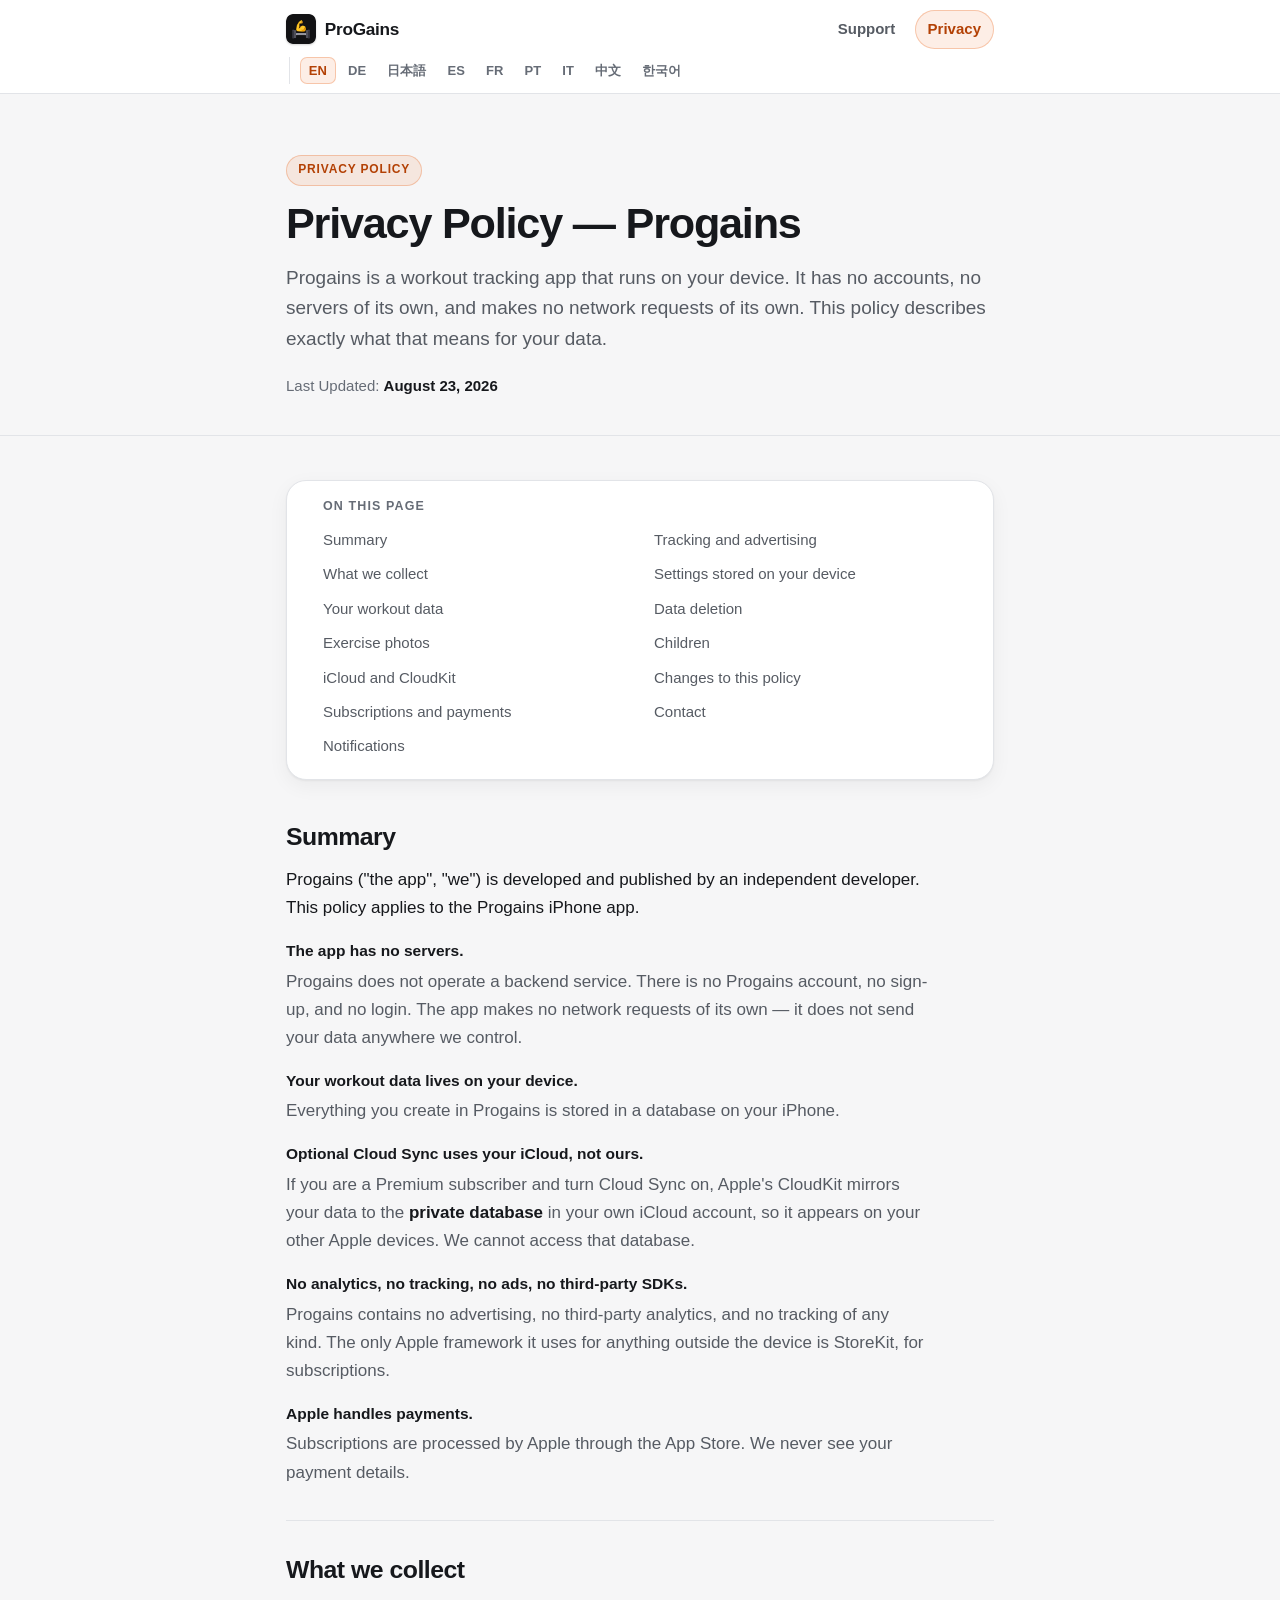
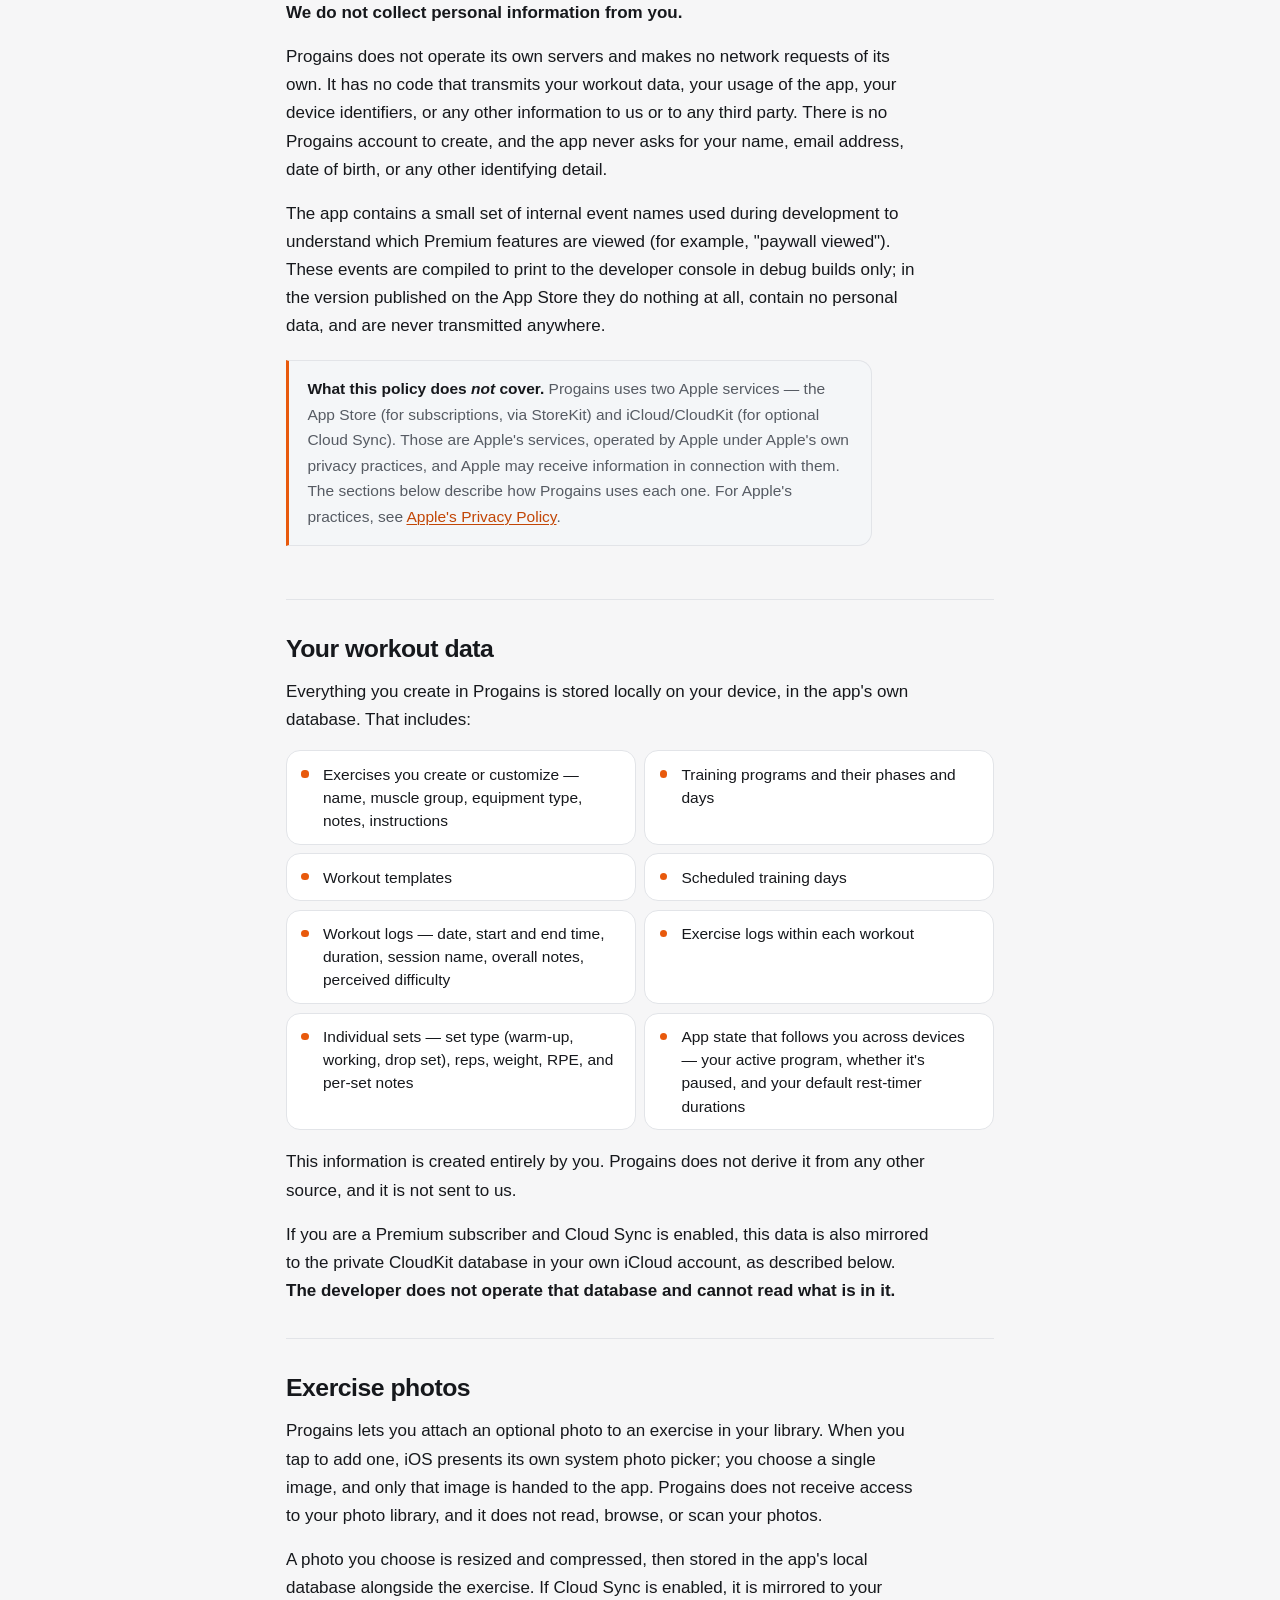
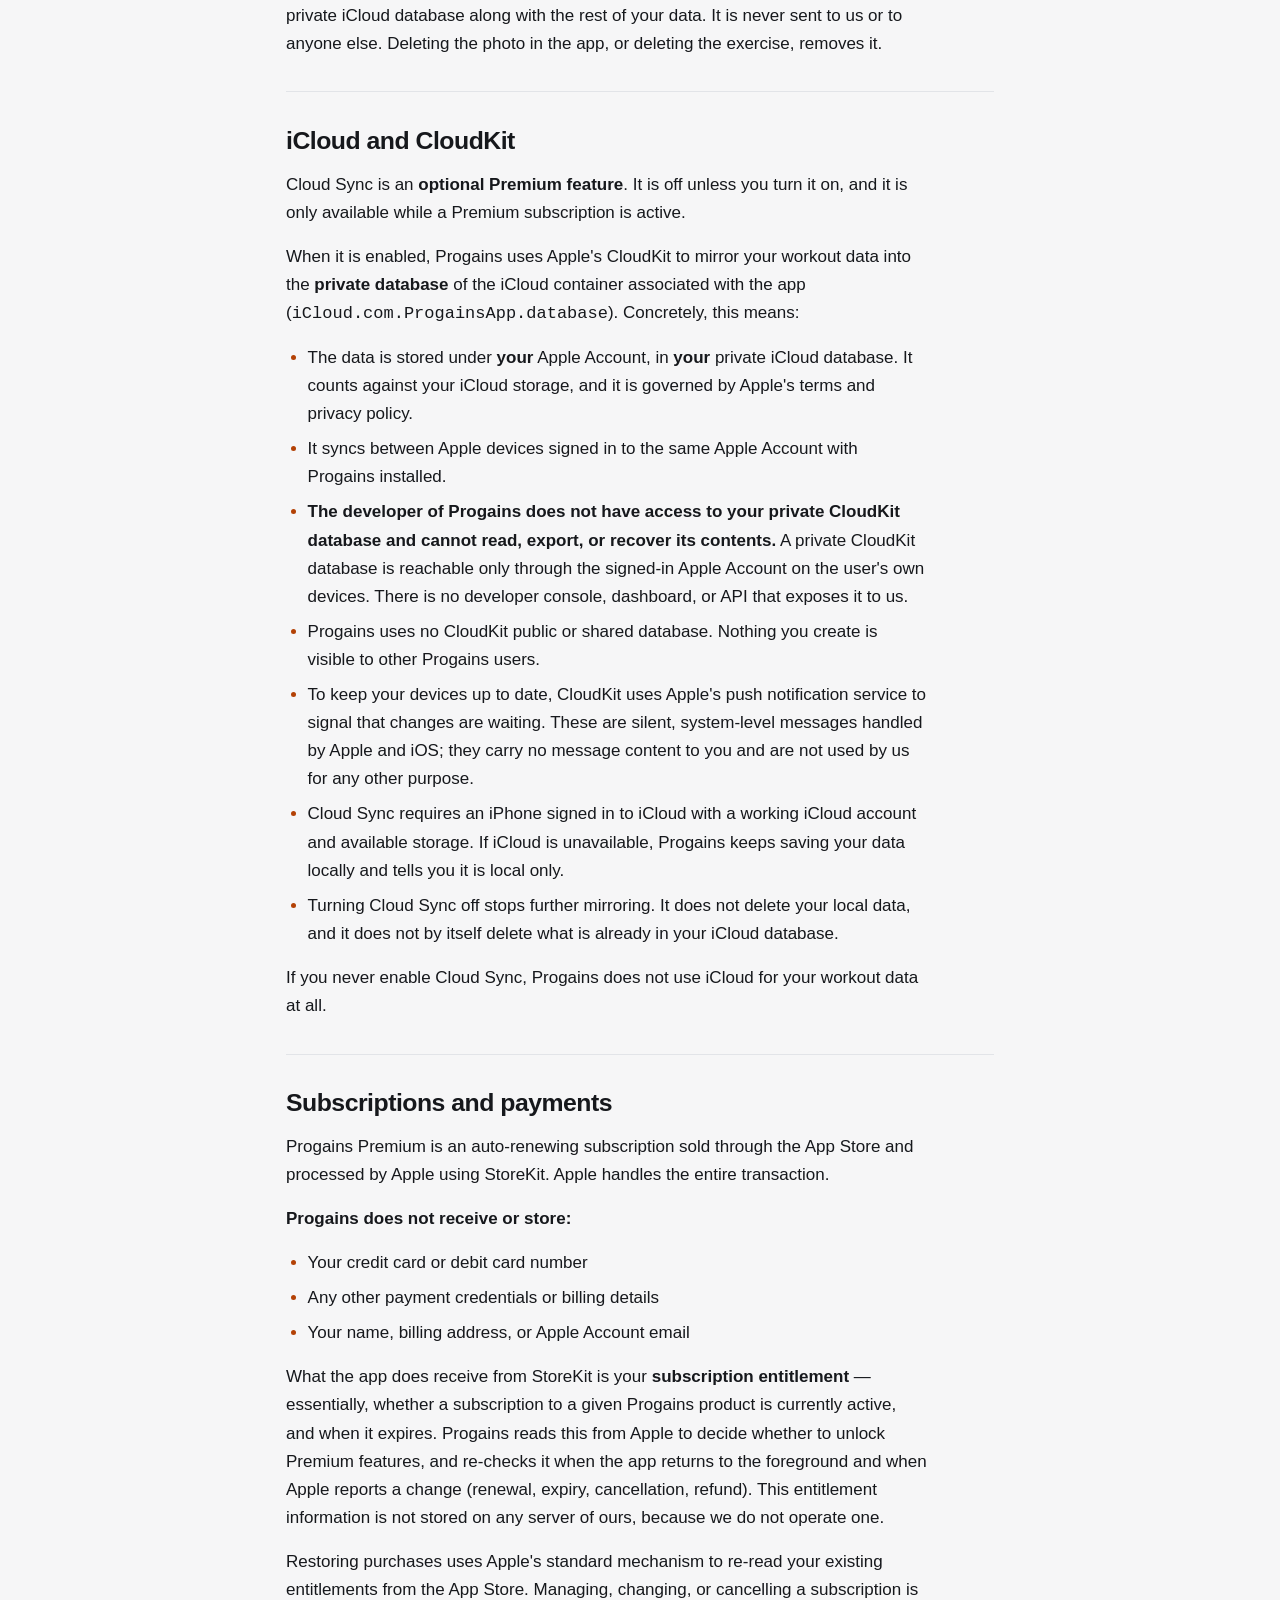
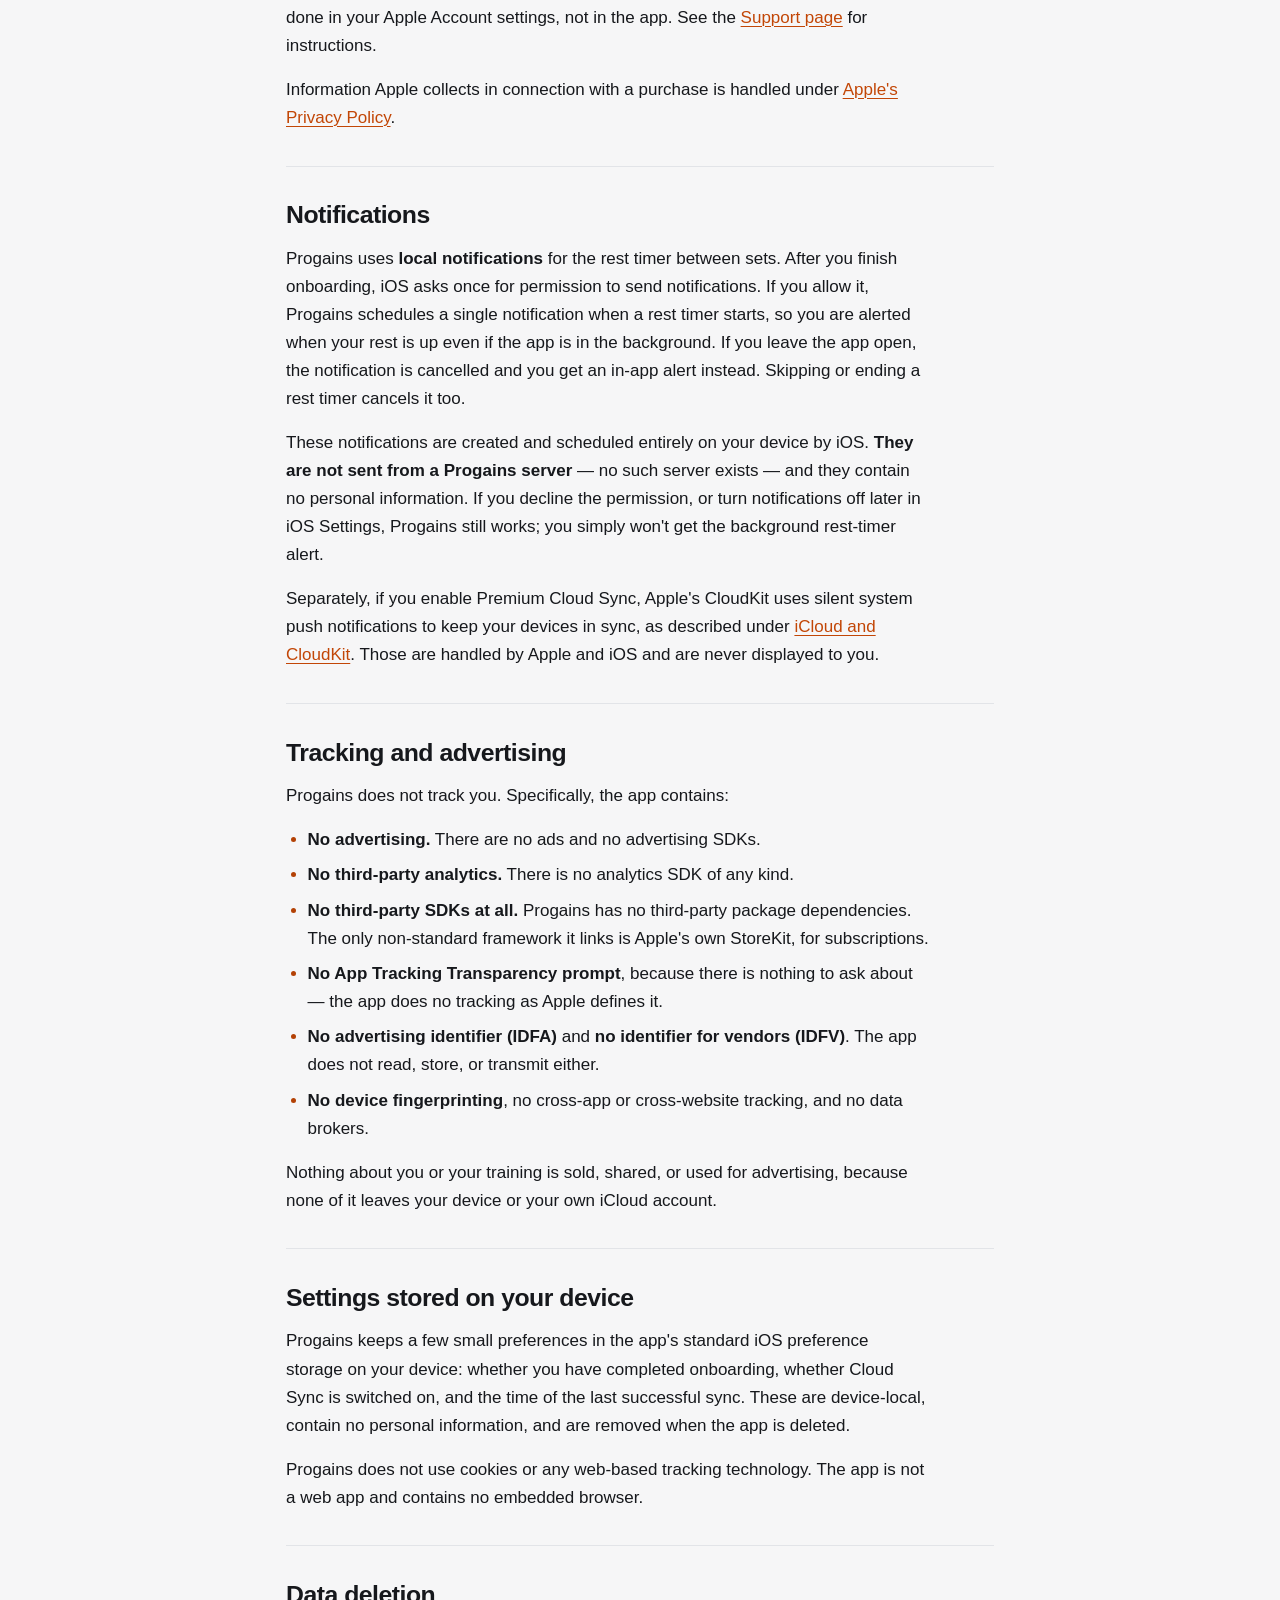
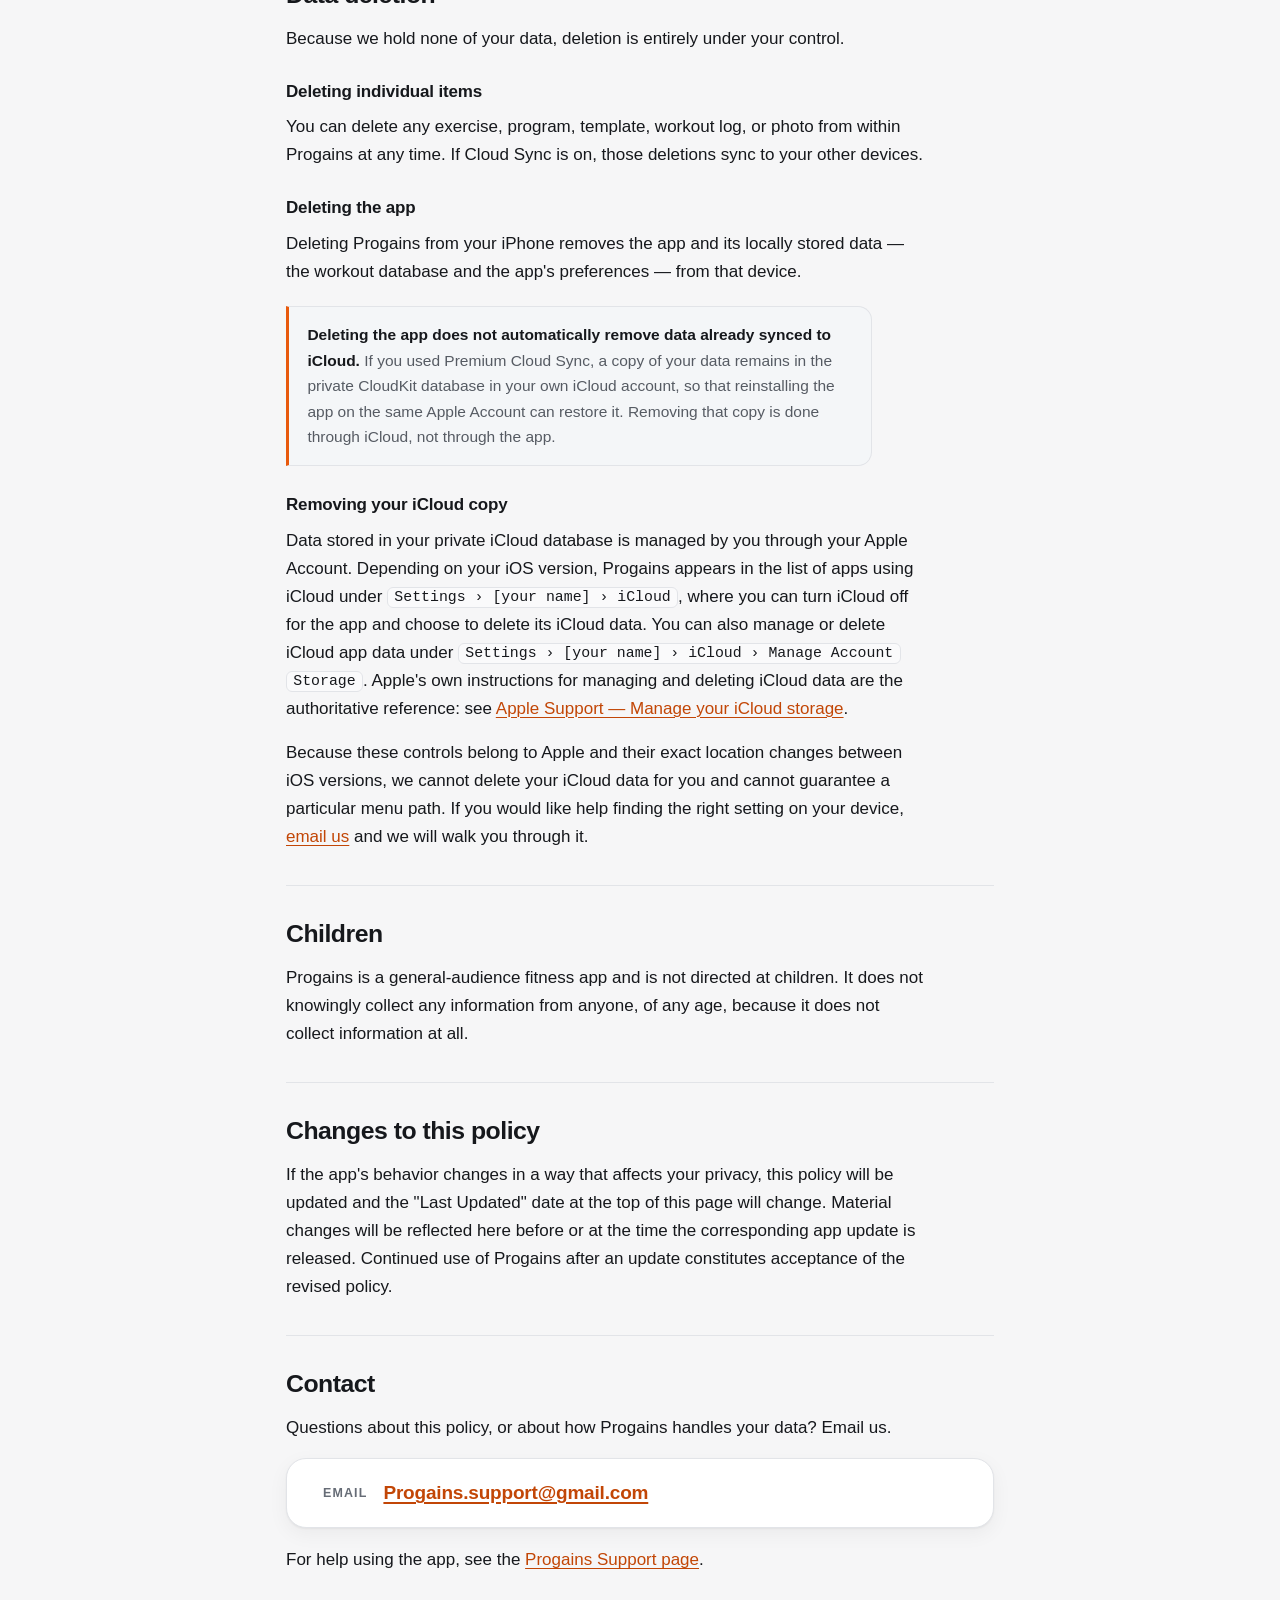
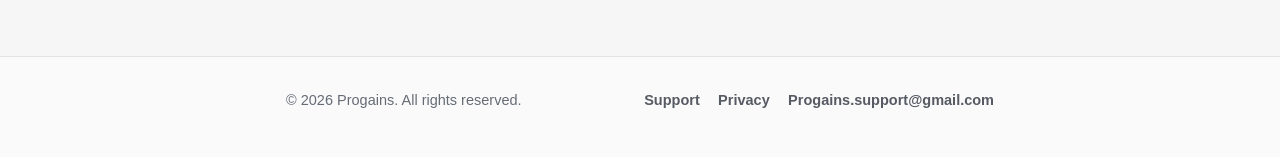
==== commit 646ab637: "changing ProGains to Progains" ====
--- a/privacy/index.html
+++ b/privacy/index.html
@@ -3,14 +3,14 @@
 <head>
 <meta charset="utf-8">
 <meta name="viewport" content="width=device-width, initial-scale=1, viewport-fit=cover">
-<title>ProGains Privacy Policy</title>
-<meta name="description" content="The ProGains privacy policy. ProGains has no servers and makes no network requests of its own. Your workout data stays on your device, or in your own private iCloud database if you enable Premium Cloud Sync.">
+<title>Progains Privacy Policy</title>
+<meta name="description" content="The Progains privacy policy. Progains has no servers and makes no network requests of its own. Your workout data stays on your device, or in your own private iCloud database if you enable Premium Cloud Sync.">
 <meta name="color-scheme" content="light dark">
 <meta name="theme-color" content="#F6F6F7" media="(prefers-color-scheme: light)">
 <meta name="theme-color" content="#0E1013" media="(prefers-color-scheme: dark)">
 <meta name="robots" content="index, follow">
 <meta property="og:type" content="website">
-<meta property="og:site_name" content="ProGains">
+<meta property="og:site_name" content="Progains">
 <meta property="og:locale" content="en_US">
 <meta property="og:locale:alternate" content="de_DE">
 <meta property="og:locale:alternate" content="ja_JP">
@@ -20,12 +20,12 @@
 <meta property="og:locale:alternate" content="it_IT">
 <meta property="og:locale:alternate" content="zh_CN">
 <meta property="og:locale:alternate" content="ko_KR">
-<meta property="og:title" content="ProGains Privacy Policy">
-<meta property="og:description" content="The ProGains privacy policy. ProGains has no servers and makes no network requests of its own. Your workout data stays on your device, or in your own private iCloud database if you enable Premium Cloud Sync.">
+<meta property="og:title" content="Progains Privacy Policy">
+<meta property="og:description" content="The Progains privacy policy. Progains has no servers and makes no network requests of its own. Your workout data stays on your device, or in your own private iCloud database if you enable Premium Cloud Sync.">
 <meta property="og:image" content="../assets/icon-512.png">
 <meta name="twitter:card" content="summary">
-<meta name="twitter:title" content="ProGains Privacy Policy">
-<meta name="twitter:description" content="The ProGains privacy policy. ProGains has no servers and makes no network requests of its own. Your workout data stays on your device, or in your own private iCloud database if you enable Premium Cloud Sync.">
+<meta name="twitter:title" content="Progains Privacy Policy">
+<meta name="twitter:description" content="The Progains privacy policy. Progains has no servers and makes no network requests of its own. Your workout data stays on your device, or in your own private iCloud database if you enable Premium Cloud Sync.">
 <meta name="twitter:image" content="../assets/icon-512.png">
 <link rel="icon" type="image/png" sizes="32x32" href="../assets/icon-32.png">
 <link rel="icon" type="image/png" sizes="192x192" href="../assets/icon-512.png">
@@ -35,17 +35,17 @@
 <body>
 <div class="i18n" id="en" lang="en">
 <header class="site-header"><div class="wrap">
-<a class="brand" href="../#en" aria-label="ProGains"><span class="brand-mark" aria-hidden="true"></span><span><span class="pro">Pro</span><span class="gains">Gains</span></span></a>
+<a class="brand" href="../index.html#en" aria-label="Progains"><span class="brand-mark" aria-hidden="true"></span><span><span class="pro">Pro</span><span class="gains">Gains</span></span></a>
 <nav class="site-nav" aria-label="Primary">
-<a href="../#en">Support</a>
+<a href="../index.html">Support</a>
 <a href="#en" aria-current="page">Privacy</a>
 </nav>
 <nav class="lang-switch" aria-label="Language"><a href="#en" lang="en" hreflang="en" title="English" aria-current="true">EN</a><a href="#de" lang="de" hreflang="de" title="Deutsch">DE</a><a href="#ja" lang="ja" hreflang="ja" title="日本語">日本語</a><a href="#es" lang="es" hreflang="es" title="Español">ES</a><a href="#fr" lang="fr" hreflang="fr" title="Français">FR</a><a href="#pt" lang="pt-BR" hreflang="pt-BR" title="Português">PT</a><a href="#it" lang="it" hreflang="it" title="Italiano">IT</a><a href="#zh" lang="zh-Hans" hreflang="zh-Hans" title="简体中文">中文</a><a href="#ko" lang="ko" hreflang="ko" title="한국어">한국어</a></nav>
 </div></header>
 <div class="hero"><div class="wrap">
 <p class="eyebrow">Privacy Policy</p>
-<h1>Privacy Policy — ProGains</h1>
-<p class="lede">ProGains is a workout tracking app that runs on your device. It has no accounts, no servers of its own, and makes no network requests of its own. This policy describes exactly what that means for your data.</p>
+<h1>Privacy Policy — Progains</h1>
+<p class="lede">Progains is a workout tracking app that runs on your device. It has no accounts, no servers of its own, and makes no network requests of its own. This policy describes exactly what that means for your data.</p>
 <p class="updated">Last Updated: <strong>August 23, 2026</strong></p>
 </div></div>
 <main id="main-en"><div class="wrap">
@@ -64,26 +64,26 @@
 <li><a href="#changes-en">Changes to this policy</a></li>
 <li><a href="#contact-en">Contact</a></li>
 </ol></nav>
-<section id="summary-en"><h2>Summary</h2><p>ProGains ("the app", "we") is developed and published by an independent developer. This policy applies to the ProGains iPhone app.</p>
+<section id="summary-en"><h2>Summary</h2><p>Progains ("the app", "we") is developed and published by an independent developer. This policy applies to the Progains iPhone app.</p>
 <dl class="facts">
 <dt>The app has no servers.</dt>
-<dd>ProGains does not operate a backend service. There is no ProGains account, no sign-up, and no login. The app makes no network requests of its own — it does not send your data anywhere we control.</dd>
+<dd>Progains does not operate a backend service. There is no Progains account, no sign-up, and no login. The app makes no network requests of its own — it does not send your data anywhere we control.</dd>
 <dt>Your workout data lives on your device.</dt>
-<dd>Everything you create in ProGains is stored in a database on your iPhone.</dd>
+<dd>Everything you create in Progains is stored in a database on your iPhone.</dd>
 <dt>Optional Cloud Sync uses your iCloud, not ours.</dt>
 <dd>If you are a Premium subscriber and turn Cloud Sync on, Apple's CloudKit mirrors your data to the <strong>private database</strong> in your own iCloud account, so it appears on your other Apple devices. We cannot access that database.</dd>
 <dt>No analytics, no tracking, no ads, no third-party SDKs.</dt>
-<dd>ProGains contains no advertising, no third-party analytics, and no tracking of any kind. The only Apple framework it uses for anything outside the device is StoreKit, for subscriptions.</dd>
+<dd>Progains contains no advertising, no third-party analytics, and no tracking of any kind. The only Apple framework it uses for anything outside the device is StoreKit, for subscriptions.</dd>
 <dt>Apple handles payments.</dt>
 <dd>Subscriptions are processed by Apple through the App Store. We never see your payment details.</dd>
 </dl></section>
 <section id="collect-en"><h2>What we collect</h2><p><strong>We do not collect personal information from you.</strong></p>
-<p>ProGains does not operate its own servers and makes no network requests of its own. It has no code that transmits your workout data, your usage of the app, your device identifiers, or any other information to us or to any third party. There is no ProGains account to create, and the app never asks for your name, email address, date of birth, or any other identifying detail.</p>
+<p>Progains does not operate its own servers and makes no network requests of its own. It has no code that transmits your workout data, your usage of the app, your device identifiers, or any other information to us or to any third party. There is no Progains account to create, and the app never asks for your name, email address, date of birth, or any other identifying detail.</p>
 <p>The app contains a small set of internal event names used during development to understand which Premium features are viewed (for example, "paywall viewed"). These events are compiled to print to the developer console in debug builds only; in the version published on the App Store they do nothing at all, contain no personal data, and are never transmitted anywhere.</p>
 <div class="note">
-<p><strong>What this policy does <em>not</em> cover.</strong> ProGains uses two Apple services — the App Store (for subscriptions, via StoreKit) and iCloud/CloudKit (for optional Cloud Sync). Those are Apple's services, operated by Apple under Apple's own privacy practices, and Apple may receive information in connection with them. The sections below describe how ProGains uses each one. For Apple's practices, see <a href="https://www.apple.com/legal/privacy/">Apple's Privacy Policy</a>.</p>
+<p><strong>What this policy does <em>not</em> cover.</strong> Progains uses two Apple services — the App Store (for subscriptions, via StoreKit) and iCloud/CloudKit (for optional Cloud Sync). Those are Apple's services, operated by Apple under Apple's own privacy practices, and Apple may receive information in connection with them. The sections below describe how Progains uses each one. For Apple's practices, see <a href="https://www.apple.com/legal/privacy/">Apple's Privacy Policy</a>.</p>
 </div></section>
-<section id="workout-data-en"><h2>Your workout data</h2><p>Everything you create in ProGains is stored locally on your device, in the app's own database. That includes:</p>
+<section id="workout-data-en"><h2>Your workout data</h2><p>Everything you create in Progains is stored locally on your device, in the app's own database. That includes:</p>
 <ul class="features">
 <li>Exercises you create or customize — name, muscle group, equipment type, notes, instructions</li>
 <li>Training programs and their phases and days</li>
@@ -94,85 +94,85 @@
 <li>Individual sets — set type (warm-up, working, drop set), reps, weight, RPE, and per-set notes</li>
 <li>App state that follows you across devices — your active program, whether it's paused, and your default rest-timer durations</li>
 </ul>
-<p style="margin-top:1.15rem">This information is created entirely by you. ProGains does not derive it from any other source, and it is not sent to us.</p>
+<p style="margin-top:1.15rem">This information is created entirely by you. Progains does not derive it from any other source, and it is not sent to us.</p>
 <p>If you are a Premium subscriber and Cloud Sync is enabled, this data is also mirrored to the private CloudKit database in your own iCloud account, as described below. <strong>The developer does not operate that database and cannot read what is in it.</strong></p></section>
-<section id="photos-en"><h2>Exercise photos</h2><p>ProGains lets you attach an optional photo to an exercise in your library. When you tap to add one, iOS presents its own system photo picker; you choose a single image, and only that image is handed to the app. ProGains does not receive access to your photo library, and it does not read, browse, or scan your photos.</p>
+<section id="photos-en"><h2>Exercise photos</h2><p>Progains lets you attach an optional photo to an exercise in your library. When you tap to add one, iOS presents its own system photo picker; you choose a single image, and only that image is handed to the app. Progains does not receive access to your photo library, and it does not read, browse, or scan your photos.</p>
 <p>A photo you choose is resized and compressed, then stored in the app's local database alongside the exercise. If Cloud Sync is enabled, it is mirrored to your private iCloud database along with the rest of your data. It is never sent to us or to anyone else. Deleting the photo in the app, or deleting the exercise, removes it.</p></section>
 <section id="icloud-en"><h2>iCloud and CloudKit</h2><p>Cloud Sync is an <strong>optional Premium feature</strong>. It is off unless you turn it on, and it is only available while a Premium subscription is active.</p>
-<p>When it is enabled, ProGains uses Apple's CloudKit to mirror your workout data into the <strong>private database</strong> of the iCloud container associated with the app (<code>iCloud.com.ProGainsApp.database</code>). Concretely, this means:</p>
+<p>When it is enabled, Progains uses Apple's CloudKit to mirror your workout data into the <strong>private database</strong> of the iCloud container associated with the app (<code>iCloud.com.ProgainsApp.database</code>). Concretely, this means:</p>
 <ul>
 <li>The data is stored under <strong>your</strong> Apple Account, in <strong>your</strong> private iCloud database. It counts against your iCloud storage, and it is governed by Apple's terms and privacy policy.</li>
-<li>It syncs between Apple devices signed in to the same Apple Account with ProGains installed.</li>
-<li><strong>The developer of ProGains does not have access to your private CloudKit database and cannot read, export, or recover its contents.</strong> A private CloudKit database is reachable only through the signed-in Apple Account on the user's own devices. There is no developer console, dashboard, or API that exposes it to us.</li>
-<li>ProGains uses no CloudKit public or shared database. Nothing you create is visible to other ProGains users.</li>
+<li>It syncs between Apple devices signed in to the same Apple Account with Progains installed.</li>
+<li><strong>The developer of Progains does not have access to your private CloudKit database and cannot read, export, or recover its contents.</strong> A private CloudKit database is reachable only through the signed-in Apple Account on the user's own devices. There is no developer console, dashboard, or API that exposes it to us.</li>
+<li>Progains uses no CloudKit public or shared database. Nothing you create is visible to other Progains users.</li>
 <li>To keep your devices up to date, CloudKit uses Apple's push notification service to signal that changes are waiting. These are silent, system-level messages handled by Apple and iOS; they carry no message content to you and are not used by us for any other purpose.</li>
-<li>Cloud Sync requires an iPhone signed in to iCloud with a working iCloud account and available storage. If iCloud is unavailable, ProGains keeps saving your data locally and tells you it is local only.</li>
+<li>Cloud Sync requires an iPhone signed in to iCloud with a working iCloud account and available storage. If iCloud is unavailable, Progains keeps saving your data locally and tells you it is local only.</li>
 <li>Turning Cloud Sync off stops further mirroring. It does not delete your local data, and it does not by itself delete what is already in your iCloud database.</li>
 </ul>
-<p>If you never enable Cloud Sync, ProGains does not use iCloud for your workout data at all.</p></section>
-<section id="subscriptions-en"><h2>Subscriptions and payments</h2><p>ProGains Premium is an auto-renewing subscription sold through the App Store and processed by Apple using StoreKit. Apple handles the entire transaction.</p>
-<p><strong>ProGains does not receive or store:</strong></p>
+<p>If you never enable Cloud Sync, Progains does not use iCloud for your workout data at all.</p></section>
+<section id="subscriptions-en"><h2>Subscriptions and payments</h2><p>Progains Premium is an auto-renewing subscription sold through the App Store and processed by Apple using StoreKit. Apple handles the entire transaction.</p>
+<p><strong>Progains does not receive or store:</strong></p>
 <ul>
 <li>Your credit card or debit card number</li>
 <li>Any other payment credentials or billing details</li>
 <li>Your name, billing address, or Apple Account email</li>
 </ul>
-<p>What the app does receive from StoreKit is your <strong>subscription entitlement</strong> — essentially, whether a subscription to a given ProGains product is currently active, and when it expires. ProGains reads this from Apple to decide whether to unlock Premium features, and re-checks it when the app returns to the foreground and when Apple reports a change (renewal, expiry, cancellation, refund). This entitlement information is not stored on any server of ours, because we do not operate one.</p>
-<p>Restoring purchases uses Apple's standard mechanism to re-read your existing entitlements from the App Store. Managing, changing, or cancelling a subscription is done in your Apple Account settings, not in the app. See the <a href="../#subscription-en">Support page</a> for instructions.</p>
+<p>What the app does receive from StoreKit is your <strong>subscription entitlement</strong> — essentially, whether a subscription to a given Progains product is currently active, and when it expires. Progains reads this from Apple to decide whether to unlock Premium features, and re-checks it when the app returns to the foreground and when Apple reports a change (renewal, expiry, cancellation, refund). This entitlement information is not stored on any server of ours, because we do not operate one.</p>
+<p>Restoring purchases uses Apple's standard mechanism to re-read your existing entitlements from the App Store. Managing, changing, or cancelling a subscription is done in your Apple Account settings, not in the app. See the <a href="../index.html#subscription-en">Support page</a> for instructions.</p>
 <p>Information Apple collects in connection with a purchase is handled under <a href="https://www.apple.com/legal/privacy/">Apple's Privacy Policy</a>.</p></section>
-<section id="notifications-en"><h2>Notifications</h2><p>ProGains uses <strong>local notifications</strong> for the rest timer between sets. After you finish onboarding, iOS asks once for permission to send notifications. If you allow it, ProGains schedules a single notification when a rest timer starts, so you are alerted when your rest is up even if the app is in the background. If you leave the app open, the notification is cancelled and you get an in-app alert instead. Skipping or ending a rest timer cancels it too.</p>
-<p>These notifications are created and scheduled entirely on your device by iOS. <strong>They are not sent from a ProGains server</strong> — no such server exists — and they contain no personal information. If you decline the permission, or turn notifications off later in iOS Settings, ProGains still works; you simply won't get the background rest-timer alert.</p>
+<section id="notifications-en"><h2>Notifications</h2><p>Progains uses <strong>local notifications</strong> for the rest timer between sets. After you finish onboarding, iOS asks once for permission to send notifications. If you allow it, Progains schedules a single notification when a rest timer starts, so you are alerted when your rest is up even if the app is in the background. If you leave the app open, the notification is cancelled and you get an in-app alert instead. Skipping or ending a rest timer cancels it too.</p>
+<p>These notifications are created and scheduled entirely on your device by iOS. <strong>They are not sent from a Progains server</strong> — no such server exists — and they contain no personal information. If you decline the permission, or turn notifications off later in iOS Settings, Progains still works; you simply won't get the background rest-timer alert.</p>
 <p>Separately, if you enable Premium Cloud Sync, Apple's CloudKit uses silent system push notifications to keep your devices in sync, as described under <a href="#icloud-en">iCloud and CloudKit</a>. Those are handled by Apple and iOS and are never displayed to you.</p></section>
-<section id="tracking-en"><h2>Tracking and advertising</h2><p>ProGains does not track you. Specifically, the app contains:</p>
+<section id="tracking-en"><h2>Tracking and advertising</h2><p>Progains does not track you. Specifically, the app contains:</p>
 <ul>
 <li><strong>No advertising.</strong> There are no ads and no advertising SDKs.</li>
 <li><strong>No third-party analytics.</strong> There is no analytics SDK of any kind.</li>
-<li><strong>No third-party SDKs at all.</strong> ProGains has no third-party package dependencies. The only non-standard framework it links is Apple's own StoreKit, for subscriptions.</li>
+<li><strong>No third-party SDKs at all.</strong> Progains has no third-party package dependencies. The only non-standard framework it links is Apple's own StoreKit, for subscriptions.</li>
 <li><strong>No App Tracking Transparency prompt</strong>, because there is nothing to ask about — the app does no tracking as Apple defines it.</li>
 <li><strong>No advertising identifier (IDFA)</strong> and <strong>no identifier for vendors (IDFV)</strong>. The app does not read, store, or transmit either.</li>
 <li><strong>No device fingerprinting</strong>, no cross-app or cross-website tracking, and no data brokers.</li>
 </ul>
 <p>Nothing about you or your training is sold, shared, or used for advertising, because none of it leaves your device or your own iCloud account.</p></section>
-<section id="device-settings-en"><h2>Settings stored on your device</h2><p>ProGains keeps a few small preferences in the app's standard iOS preference storage on your device: whether you have completed onboarding, whether Cloud Sync is switched on, and the time of the last successful sync. These are device-local, contain no personal information, and are removed when the app is deleted.</p>
-<p>ProGains does not use cookies or any web-based tracking technology. The app is not a web app and contains no embedded browser.</p></section>
+<section id="device-settings-en"><h2>Settings stored on your device</h2><p>Progains keeps a few small preferences in the app's standard iOS preference storage on your device: whether you have completed onboarding, whether Cloud Sync is switched on, and the time of the last successful sync. These are device-local, contain no personal information, and are removed when the app is deleted.</p>
+<p>Progains does not use cookies or any web-based tracking technology. The app is not a web app and contains no embedded browser.</p></section>
 <section id="deletion-en"><h2>Data deletion</h2><p>Because we hold none of your data, deletion is entirely under your control.</p>
 <h3>Deleting individual items</h3>
-<p>You can delete any exercise, program, template, workout log, or photo from within ProGains at any time. If Cloud Sync is on, those deletions sync to your other devices.</p>
+<p>You can delete any exercise, program, template, workout log, or photo from within Progains at any time. If Cloud Sync is on, those deletions sync to your other devices.</p>
 <h3>Deleting the app</h3>
-<p>Deleting ProGains from your iPhone removes the app and its locally stored data — the workout database and the app's preferences — from that device.</p>
+<p>Deleting Progains from your iPhone removes the app and its locally stored data — the workout database and the app's preferences — from that device.</p>
 <div class="note">
 <p><strong>Deleting the app does not automatically remove data already synced to iCloud.</strong> If you used Premium Cloud Sync, a copy of your data remains in the private CloudKit database in your own iCloud account, so that reinstalling the app on the same Apple Account can restore it. Removing that copy is done through iCloud, not through the app.</p>
 </div>
 <h3>Removing your iCloud copy</h3>
-<p>Data stored in your private iCloud database is managed by you through your Apple Account. Depending on your iOS version, ProGains appears in the list of apps using iCloud under <span class="path">Settings › [your name] › iCloud</span>, where you can turn iCloud off for the app and choose to delete its iCloud data. You can also manage or delete iCloud app data under <span class="path">Settings › [your name] › iCloud › Manage Account Storage</span>. Apple's own instructions for managing and deleting iCloud data are the authoritative reference: see <a href="https://support.apple.com/en-us/108922">Apple Support — Manage your iCloud storage</a>.</p>
+<p>Data stored in your private iCloud database is managed by you through your Apple Account. Depending on your iOS version, Progains appears in the list of apps using iCloud under <span class="path">Settings › [your name] › iCloud</span>, where you can turn iCloud off for the app and choose to delete its iCloud data. You can also manage or delete iCloud app data under <span class="path">Settings › [your name] › iCloud › Manage Account Storage</span>. Apple's own instructions for managing and deleting iCloud data are the authoritative reference: see <a href="https://support.apple.com/en-us/108922">Apple Support — Manage your iCloud storage</a>.</p>
 <p>Because these controls belong to Apple and their exact location changes between iOS versions, we cannot delete your iCloud data for you and cannot guarantee a particular menu path. If you would like help finding the right setting on your device, <a href="#contact-en">email us</a> and we will walk you through it.</p></section>
-<section id="children-en"><h2>Children</h2><p>ProGains is a general-audience fitness app and is not directed at children. It does not knowingly collect any information from anyone, of any age, because it does not collect information at all.</p></section>
-<section id="changes-en"><h2>Changes to this policy</h2><p>If the app's behavior changes in a way that affects your privacy, this policy will be updated and the "Last Updated" date at the top of this page will change. Material changes will be reflected here before or at the time the corresponding app update is released. Continued use of ProGains after an update constitutes acceptance of the revised policy.</p></section>
-<section id="contact-en"><h2>Contact</h2><p>Questions about this policy, or about how ProGains handles your data? Email us.</p>
+<section id="children-en"><h2>Children</h2><p>Progains is a general-audience fitness app and is not directed at children. It does not knowingly collect any information from anyone, of any age, because it does not collect information at all.</p></section>
+<section id="changes-en"><h2>Changes to this policy</h2><p>If the app's behavior changes in a way that affects your privacy, this policy will be updated and the "Last Updated" date at the top of this page will change. Material changes will be reflected here before or at the time the corresponding app update is released. Continued use of Progains after an update constitutes acceptance of the revised policy.</p></section>
+<section id="contact-en"><h2>Contact</h2><p>Questions about this policy, or about how Progains handles your data? Email us.</p>
 <div class="contact">
 <span class="label">Email</span>
-<a class="email" href="mailto:progains.support@gmail.com">progains.support@gmail.com</a>
-</div>
-<p style="margin-top:1.15rem">For help using the app, see the <a href="../#en">ProGains Support page</a>.</p></section>
+<a class="email" href="mailto:Progains.support@gmail.com">Progains.support@gmail.com</a>
+</div>
+<p style="margin-top:1.15rem">For help using the app, see the <a href="../index.html#en">Progains Support page</a>.</p></section>
 </div></main>
 <footer class="site-footer"><div class="wrap">
-<p>&copy; 2026 ProGains. All rights reserved.</p>
-<nav class="footer-nav" aria-label="Footer"><a href="../#en">Support</a><a href="#en">Privacy</a><a href="mailto:progains.support@gmail.com">progains.support@gmail.com</a></nav>
+<p>&copy; 2026 Progains. All rights reserved.</p>
+<nav class="footer-nav" aria-label="Footer"><a href="../index.html#en">Support</a><a href="#en">Privacy</a><a href="mailto:Progains.support@gmail.com">Progains.support@gmail.com</a></nav>
 </div></footer>
 </div>
 <div class="i18n" id="de" lang="de">
 <header class="site-header"><div class="wrap">
-<a class="brand" href="../#de" aria-label="ProGains"><span class="brand-mark" aria-hidden="true"></span><span><span class="pro">Pro</span><span class="gains">Gains</span></span></a>
+<a class="brand" href="../index.html#de" aria-label="Progains"><span class="brand-mark" aria-hidden="true"></span><span><span class="pro">Pro</span><span class="gains">Gains</span></span></a>
 <nav class="site-nav" aria-label="Hauptnavigation">
-<a href="../#de">Support</a>
+<a href="../index.html#de">Unterstützung</a>
 <a href="#de" aria-current="page">Datenschutz</a>
 </nav>
 <nav class="lang-switch" aria-label="Language"><a href="#en" lang="en" hreflang="en" title="English">EN</a><a href="#de" lang="de" hreflang="de" title="Deutsch" aria-current="true">DE</a><a href="#ja" lang="ja" hreflang="ja" title="日本語">日本語</a><a href="#es" lang="es" hreflang="es" title="Español">ES</a><a href="#fr" lang="fr" hreflang="fr" title="Français">FR</a><a href="#pt" lang="pt-BR" hreflang="pt-BR" title="Português">PT</a><a href="#it" lang="it" hreflang="it" title="Italiano">IT</a><a href="#zh" lang="zh-Hans" hreflang="zh-Hans" title="简体中文">中文</a><a href="#ko" lang="ko" hreflang="ko" title="한국어">한국어</a></nav>
 </div></header>
 <div class="hero"><div class="wrap">
 <p class="eyebrow">Datenschutzerklärung</p>
-<h1>Datenschutzerklärung – ProGains</h1>
-<p class="lede">ProGains ist eine Workout-Tracking-App, die auf deinem Gerät läuft. Sie hat keine Konten, keine eigenen Server und stellt keine eigenen Netzwerkanfragen. Diese Erklärung beschreibt genau, was das für deine Daten bedeutet.</p>
+<h1>Datenschutzerklärung – Progains</h1>
+<p class="lede">Progains ist eine Workout-Tracking-App, die auf deinem Gerät läuft. Sie hat keine Konten, keine eigenen Server und stellt keine eigenen Netzwerkanfragen. Diese Erklärung beschreibt genau, was das für deine Daten bedeutet.</p>
 <p class="updated">Zuletzt aktualisiert: <strong>23. August 2026</strong></p>
 </div></div>
 <main id="main-de"><div class="wrap">
@@ -191,27 +191,27 @@
 <li><a href="#changes-de">Änderungen an dieser Erklärung</a></li>
 <li><a href="#contact-de">Kontakt</a></li>
 </ol></nav>
-<div class="note lang-note"><p>Dies ist eine deutsche Übersetzung der ProGains Datenschutzerklärung und dient nur der besseren Verständlichkeit. Bei Abweichungen ist die englische Fassung maßgeblich.</p></div>
-<section id="summary-de"><h2>Zusammenfassung</h2><p>ProGains („die App“, „wir“) wird von einem unabhängigen Entwickler entwickelt und veröffentlicht. Diese Erklärung gilt für die ProGains-App für iPhone.</p>
+<div class="note lang-note"><p>Dies ist eine deutsche Übersetzung der Progains Datenschutzerklärung und dient nur der besseren Verständlichkeit. Bei Abweichungen ist die englische Fassung maßgeblich.</p></div>
+<section id="summary-de"><h2>Zusammenfassung</h2><p>Progains („die App“, „wir“) wird von einem unabhängigen Entwickler entwickelt und veröffentlicht. Diese Erklärung gilt für die Progains-App für iPhone.</p>
 <dl class="facts">
 <dt>Die App hat keine Server.</dt>
-<dd>ProGains betreibt keinen Backend-Dienst. Es gibt kein ProGains-Konto, keine Registrierung und keinen Login. Die App stellt keine eigenen Netzwerkanfragen – sie sendet deine Daten nirgendwohin, wo wir die Kontrolle haben.</dd>
+<dd>Progains betreibt keinen Backend-Dienst. Es gibt kein Progains-Konto, keine Registrierung und keinen Login. Die App stellt keine eigenen Netzwerkanfragen – sie sendet deine Daten nirgendwohin, wo wir die Kontrolle haben.</dd>
 <dt>Deine Trainingsdaten liegen auf deinem Gerät.</dt>
-<dd>Alles, was du in ProGains erstellst, wird in einer Datenbank auf deinem iPhone gespeichert.</dd>
+<dd>Alles, was du in Progains erstellst, wird in einer Datenbank auf deinem iPhone gespeichert.</dd>
 <dt>Der optionale Cloud-Sync nutzt deine iCloud, nicht unsere.</dt>
 <dd>Wenn du ein Premium-Abo hast und Cloud-Sync einschaltest, spiegelt Apples CloudKit deine Daten in die <strong>private Datenbank</strong> deines eigenen iCloud-Accounts, sodass sie auf deinen anderen Apple-Geräten erscheinen. Wir können auf diese Datenbank nicht zugreifen.</dd>
 <dt>Keine Analyse, kein Tracking, keine Werbung, keine Drittanbieter-SDKs.</dt>
-<dd>ProGains enthält keine Werbung, keine Analyse-Tools von Drittanbietern und kein Tracking jeglicher Art. Das einzige Apple-Framework, das die App für irgendetwas außerhalb des Geräts nutzt, ist StoreKit – für Abos.</dd>
+<dd>Progains enthält keine Werbung, keine Analyse-Tools von Drittanbietern und kein Tracking jeglicher Art. Das einzige Apple-Framework, das die App für irgendetwas außerhalb des Geräts nutzt, ist StoreKit – für Abos.</dd>
 <dt>Zahlungen wickelt Apple ab.</dt>
 <dd>Abos werden von Apple über den App Store abgewickelt. Wir sehen deine Zahlungsdaten nie.</dd>
 </dl></section>
 <section id="collect-de"><h2>Was wir erheben</h2><p><strong>Wir erheben keine personenbezogenen Daten von dir.</strong></p>
-<p>ProGains betreibt keine eigenen Server und stellt keine eigenen Netzwerkanfragen. Die App enthält keinen Code, der deine Trainingsdaten, deine Nutzung der App, deine Gerätekennungen oder sonstige Informationen an uns oder an Dritte überträgt. Es gibt kein ProGains-Konto, das du anlegen müsstest, und die App fragt nie nach deinem Namen, deiner E-Mail-Adresse, deinem Geburtsdatum oder anderen identifizierenden Angaben.</p>
+<p>Progains betreibt keine eigenen Server und stellt keine eigenen Netzwerkanfragen. Die App enthält keinen Code, der deine Trainingsdaten, deine Nutzung der App, deine Gerätekennungen oder sonstige Informationen an uns oder an Dritte überträgt. Es gibt kein Progains-Konto, das du anlegen müsstest, und die App fragt nie nach deinem Namen, deiner E-Mail-Adresse, deinem Geburtsdatum oder anderen identifizierenden Angaben.</p>
 <p>Die App enthält eine kleine Menge interner Ereignisnamen, die während der Entwicklung dazu dienen, nachzuvollziehen, welche Premium-Funktionen angesehen werden (zum Beispiel „paywall viewed“). Diese Ereignisse sind so kompiliert, dass sie nur in Debug-Builds in der Entwicklerkonsole ausgegeben werden; in der im App Store veröffentlichten Version tun sie überhaupt nichts, enthalten keine personenbezogenen Daten und werden nie irgendwohin übertragen.</p>
 <div class="note">
-<p><strong>Was diese Erklärung <em>nicht</em> abdeckt.</strong> ProGains nutzt zwei Apple-Dienste – den App Store (für Abos, über StoreKit) und iCloud/CloudKit (für den optionalen Cloud-Sync). Das sind Dienste von Apple, die Apple nach seinen eigenen Datenschutzpraktiken betreibt, und Apple kann in diesem Zusammenhang Informationen erhalten. Die folgenden Abschnitte beschreiben, wie ProGains die beiden Dienste jeweils nutzt. Zu Apples Praktiken siehe <a href="https://www.apple.com/legal/privacy/">Apples Datenschutzrichtlinie</a>.</p>
+<p><strong>Was diese Erklärung <em>nicht</em> abdeckt.</strong> Progains nutzt zwei Apple-Dienste – den App Store (für Abos, über StoreKit) und iCloud/CloudKit (für den optionalen Cloud-Sync). Das sind Dienste von Apple, die Apple nach seinen eigenen Datenschutzpraktiken betreibt, und Apple kann in diesem Zusammenhang Informationen erhalten. Die folgenden Abschnitte beschreiben, wie Progains die beiden Dienste jeweils nutzt. Zu Apples Praktiken siehe <a href="https://www.apple.com/legal/privacy/">Apples Datenschutzrichtlinie</a>.</p>
 </div></section>
-<section id="workout-data-de"><h2>Deine Trainingsdaten</h2><p>Alles, was du in ProGains erstellst, wird lokal auf deinem Gerät in der eigenen Datenbank der App gespeichert. Dazu gehören:</p>
+<section id="workout-data-de"><h2>Deine Trainingsdaten</h2><p>Alles, was du in Progains erstellst, wird lokal auf deinem Gerät in der eigenen Datenbank der App gespeichert. Dazu gehören:</p>
 <ul class="features">
 <li>Übungen, die du erstellst oder anpasst – Name, Muskelgruppe, Equipment-Art, Notizen, Anleitung</li>
 <li>Trainingsprogramme mit ihren Phasen und Tagen</li>
@@ -222,85 +222,85 @@
 <li>Einzelne Sätze – Satzart (Aufwärmen, Arbeitssatz, Dropsatz), Wiederholungen, Gewicht, RPE und Notizen pro Satz</li>
 <li>App-Zustand, der dich über deine Geräte hinweg begleitet – dein aktives Programm, ob es pausiert ist, und deine Standarddauern für den Pausentimer</li>
 </ul>
-<p style="margin-top:1.15rem">Diese Informationen entstehen ausschließlich durch dich. ProGains leitet sie aus keiner anderen Quelle ab, und sie werden nicht an uns gesendet.</p>
+<p style="margin-top:1.15rem">Diese Informationen entstehen ausschließlich durch dich. Progains leitet sie aus keiner anderen Quelle ab, und sie werden nicht an uns gesendet.</p>
 <p>Wenn du ein Premium-Abo hast und Cloud-Sync eingeschaltet ist, werden diese Daten zusätzlich in die private CloudKit-Datenbank deines eigenen iCloud-Accounts gespiegelt, wie unten beschrieben. <strong>Der Entwickler betreibt diese Datenbank nicht und kann ihren Inhalt nicht lesen.</strong></p></section>
-<section id="photos-de"><h2>Übungsfotos</h2><p>In ProGains kannst du einer Übung in deiner Bibliothek optional ein Foto hinzufügen. Wenn du zum Hinzufügen tippst, zeigt iOS seine eigene System-Fotoauswahl; du wählst ein einzelnes Bild aus, und nur dieses Bild wird an die App übergeben. ProGains erhält keinen Zugriff auf deine Fotomediathek und liest, durchsucht oder scannt deine Fotos nicht.</p>
+<section id="photos-de"><h2>Übungsfotos</h2><p>In Progains kannst du einer Übung in deiner Bibliothek optional ein Foto hinzufügen. Wenn du zum Hinzufügen tippst, zeigt iOS seine eigene System-Fotoauswahl; du wählst ein einzelnes Bild aus, und nur dieses Bild wird an die App übergeben. Progains erhält keinen Zugriff auf deine Fotomediathek und liest, durchsucht oder scannt deine Fotos nicht.</p>
 <p>Ein Foto, das du auswählst, wird verkleinert und komprimiert und dann zusammen mit der Übung in der lokalen Datenbank der App gespeichert. Wenn Cloud-Sync eingeschaltet ist, wird es zusammen mit deinen übrigen Daten in deine private iCloud-Datenbank gespiegelt. Es wird nie an uns oder an jemand anderen gesendet. Wenn du das Foto in der App löschst oder die Übung löschst, wird es entfernt.</p></section>
 <section id="icloud-de"><h2>iCloud und CloudKit</h2><p>Cloud-Sync ist eine <strong>optionale Premium-Funktion</strong>. Sie ist aus, solange du sie nicht einschaltest, und sie ist nur verfügbar, solange ein Premium-Abo aktiv ist.</p>
-<p>Wenn sie eingeschaltet ist, nutzt ProGains Apples CloudKit, um deine Trainingsdaten in die <strong>private Datenbank</strong> des zur App gehörenden iCloud-Containers zu spiegeln (<code>iCloud.com.ProGainsApp.database</code>). Konkret bedeutet das:</p>
+<p>Wenn sie eingeschaltet ist, nutzt Progains Apples CloudKit, um deine Trainingsdaten in die <strong>private Datenbank</strong> des zur App gehörenden iCloud-Containers zu spiegeln (<code>iCloud.com.ProgainsApp.database</code>). Konkret bedeutet das:</p>
 <ul>
 <li>Die Daten liegen unter <strong>deinem</strong> Apple-Account, in <strong>deiner</strong> privaten iCloud-Datenbank. Sie zählen zu deinem iCloud-Speicher und unterliegen Apples Bedingungen und Datenschutzrichtlinie.</li>
-<li>Sie werden zwischen Apple-Geräten synchronisiert, die beim selben Apple-Account angemeldet sind und auf denen ProGains installiert ist.</li>
-<li><strong>Der Entwickler von ProGains hat keinen Zugriff auf deine private CloudKit-Datenbank und kann ihren Inhalt weder lesen noch exportieren oder wiederherstellen.</strong> Eine private CloudKit-Datenbank ist nur über den angemeldeten Apple-Account auf den eigenen Geräten der nutzenden Person erreichbar. Es gibt keine Entwicklerkonsole, kein Dashboard und keine API, die sie uns zugänglich machen würde.</li>
-<li>ProGains nutzt keine öffentliche und keine geteilte CloudKit-Datenbank. Nichts, was du erstellst, ist für andere ProGains-Nutzer sichtbar.</li>
+<li>Sie werden zwischen Apple-Geräten synchronisiert, die beim selben Apple-Account angemeldet sind und auf denen Progains installiert ist.</li>
+<li><strong>Der Entwickler von Progains hat keinen Zugriff auf deine private CloudKit-Datenbank und kann ihren Inhalt weder lesen noch exportieren oder wiederherstellen.</strong> Eine private CloudKit-Datenbank ist nur über den angemeldeten Apple-Account auf den eigenen Geräten der nutzenden Person erreichbar. Es gibt keine Entwicklerkonsole, kein Dashboard und keine API, die sie uns zugänglich machen würde.</li>
+<li>Progains nutzt keine öffentliche und keine geteilte CloudKit-Datenbank. Nichts, was du erstellst, ist für andere Progains-Nutzer sichtbar.</li>
 <li>Damit deine Geräte auf dem aktuellen Stand bleiben, nutzt CloudKit Apples Push-Benachrichtigungsdienst, um zu signalisieren, dass Änderungen bereitliegen. Das sind stille Mitteilungen auf Systemebene, die von Apple und iOS verarbeitet werden; sie enthalten keinen Nachrichteninhalt für dich und werden von uns für keinen anderen Zweck genutzt.</li>
-<li>Cloud-Sync setzt ein iPhone voraus, das mit einem funktionierenden iCloud-Account bei iCloud angemeldet ist und über freien Speicher verfügt. Ist iCloud nicht verfügbar, speichert ProGains deine Daten weiterhin lokal und teilt dir mit, dass sie nur lokal vorliegen.</li>
+<li>Cloud-Sync setzt ein iPhone voraus, das mit einem funktionierenden iCloud-Account bei iCloud angemeldet ist und über freien Speicher verfügt. Ist iCloud nicht verfügbar, speichert Progains deine Daten weiterhin lokal und teilt dir mit, dass sie nur lokal vorliegen.</li>
 <li>Wenn du Cloud-Sync ausschaltest, wird nicht weiter gespiegelt. Deine lokalen Daten werden dadurch nicht gelöscht, und was bereits in deiner iCloud-Datenbank liegt, wird dadurch für sich genommen ebenfalls nicht gelöscht.</li>
 </ul>
-<p>Wenn du Cloud-Sync nie einschaltest, nutzt ProGains iCloud für deine Trainingsdaten überhaupt nicht.</p></section>
-<section id="subscriptions-de"><h2>Abos und Zahlungen</h2><p>ProGains Premium ist ein automatisch verlängertes Abo, das über den App Store verkauft und von Apple über StoreKit abgewickelt wird. Apple wickelt die gesamte Transaktion ab.</p>
-<p><strong>ProGains erhält und speichert nicht:</strong></p>
+<p>Wenn du Cloud-Sync nie einschaltest, nutzt Progains iCloud für deine Trainingsdaten überhaupt nicht.</p></section>
+<section id="subscriptions-de"><h2>Abos und Zahlungen</h2><p>Progains Premium ist ein automatisch verlängertes Abo, das über den App Store verkauft und von Apple über StoreKit abgewickelt wird. Apple wickelt die gesamte Transaktion ab.</p>
+<p><strong>Progains erhält und speichert nicht:</strong></p>
 <ul>
 <li>Deine Kreditkarten- oder Debitkartennummer</li>
 <li>Andere Zahlungsdaten oder Rechnungsangaben</li>
 <li>Deinen Namen, deine Rechnungsadresse oder die E-Mail-Adresse deines Apple-Accounts</li>
 </ul>
-<p>Was die App von StoreKit erhält, ist deine <strong>Abo-Berechtigung</strong> – im Kern also die Information, ob ein Abo für ein bestimmtes ProGains-Produkt aktuell aktiv ist und wann es abläuft. ProGains liest das bei Apple aus, um zu entscheiden, ob Premium-Funktionen freigeschaltet werden, und prüft es erneut, wenn die App wieder in den Vordergrund kommt und wenn Apple eine Änderung meldet (Verlängerung, Ablauf, Kündigung, Rückerstattung). Diese Berechtigungsinformationen werden auf keinem Server von uns gespeichert, weil wir keinen betreiben.</p>
-<p>Das Wiederherstellen von Käufen nutzt Apples Standardmechanismus, um deine bestehenden Berechtigungen erneut aus dem App Store auszulesen. Ein Abo verwaltest, änderst oder kündigst du in den Einstellungen deines Apple-Accounts, nicht in der App. Eine Anleitung findest du auf der <a href="../#subscription-de">Support-Seite</a>.</p>
+<p>Was die App von StoreKit erhält, ist deine <strong>Abo-Berechtigung</strong> – im Kern also die Information, ob ein Abo für ein bestimmtes Progains-Produkt aktuell aktiv ist und wann es abläuft. Progains liest das bei Apple aus, um zu entscheiden, ob Premium-Funktionen freigeschaltet werden, und prüft es erneut, wenn die App wieder in den Vordergrund kommt und wenn Apple eine Änderung meldet (Verlängerung, Ablauf, Kündigung, Rückerstattung). Diese Berechtigungsinformationen werden auf keinem Server von uns gespeichert, weil wir keinen betreiben.</p>
+<p>Das Wiederherstellen von Käufen nutzt Apples Standardmechanismus, um deine bestehenden Berechtigungen erneut aus dem App Store auszulesen. Ein Abo verwaltest, änderst oder kündigst du in den Einstellungen deines Apple-Accounts, nicht in der App. Eine Anleitung findest du auf der <a href="../index.html#subscription-de">Support-Seite</a>.</p>
 <p>Informationen, die Apple im Zusammenhang mit einem Kauf erhebt, werden gemäß <a href="https://www.apple.com/legal/privacy/">Apples Datenschutzrichtlinie</a> verarbeitet.</p></section>
-<section id="notifications-de"><h2>Mitteilungen</h2><p>ProGains nutzt <strong>lokale Mitteilungen</strong> für den Pausentimer zwischen den Sätzen. Nachdem du das Onboarding abgeschlossen hast, fragt iOS einmal um Erlaubnis, dir Mitteilungen zu senden. Wenn du zustimmst, plant ProGains beim Start eines Pausentimers genau eine Mitteilung, damit du auch dann informiert wirst, wenn die App im Hintergrund ist. Wenn du die App geöffnet lässt, wird die Mitteilung abgebrochen und du bekommst stattdessen einen Hinweis in der App. Wenn du eine Pause überspringst oder beendest, wird sie ebenfalls abgebrochen.</p>
-<p>Diese Mitteilungen werden vollständig von iOS auf deinem Gerät erzeugt und geplant. <strong>Sie werden nicht von einem ProGains-Server gesendet</strong> – einen solchen Server gibt es nicht – und sie enthalten keine personenbezogenen Daten. Wenn du die Erlaubnis ablehnst oder Mitteilungen später in den iOS-Einstellungen ausschaltest, funktioniert ProGains weiterhin; du bekommst dann einfach keinen Pausentimer-Hinweis im Hintergrund.</p>
+<section id="notifications-de"><h2>Mitteilungen</h2><p>Progains nutzt <strong>lokale Mitteilungen</strong> für den Pausentimer zwischen den Sätzen. Nachdem du das Onboarding abgeschlossen hast, fragt iOS einmal um Erlaubnis, dir Mitteilungen zu senden. Wenn du zustimmst, plant Progains beim Start eines Pausentimers genau eine Mitteilung, damit du auch dann informiert wirst, wenn die App im Hintergrund ist. Wenn du die App geöffnet lässt, wird die Mitteilung abgebrochen und du bekommst stattdessen einen Hinweis in der App. Wenn du eine Pause überspringst oder beendest, wird sie ebenfalls abgebrochen.</p>
+<p>Diese Mitteilungen werden vollständig von iOS auf deinem Gerät erzeugt und geplant. <strong>Sie werden nicht von einem Progains-Server gesendet</strong> – einen solchen Server gibt es nicht – und sie enthalten keine personenbezogenen Daten. Wenn du die Erlaubnis ablehnst oder Mitteilungen später in den iOS-Einstellungen ausschaltest, funktioniert Progains weiterhin; du bekommst dann einfach keinen Pausentimer-Hinweis im Hintergrund.</p>
 <p>Davon unabhängig gilt: Wenn du Premium-Cloud-Sync einschaltest, nutzt Apples CloudKit stille System-Push-Mitteilungen, um deine Geräte synchron zu halten, wie unter <a href="#icloud-de">iCloud und CloudKit</a> beschrieben. Diese werden von Apple und iOS verarbeitet und dir nie angezeigt.</p></section>
-<section id="tracking-de"><h2>Tracking und Werbung</h2><p>ProGains trackt dich nicht. Konkret enthält die App:</p>
+<section id="tracking-de"><h2>Tracking und Werbung</h2><p>Progains trackt dich nicht. Konkret enthält die App:</p>
 <ul>
 <li><strong>Keine Werbung.</strong> Es gibt keine Anzeigen und keine Werbe-SDKs.</li>
 <li><strong>Keine Analyse-Tools von Drittanbietern.</strong> Es gibt kein Analyse-SDK jeglicher Art.</li>
-<li><strong>Überhaupt keine Drittanbieter-SDKs.</strong> ProGains hat keine Paketabhängigkeiten von Dritten. Das einzige nicht standardmäßige Framework, das die App einbindet, ist Apples eigenes StoreKit – für Abos.</li>
+<li><strong>Überhaupt keine Drittanbieter-SDKs.</strong> Progains hat keine Paketabhängigkeiten von Dritten. Das einzige nicht standardmäßige Framework, das die App einbindet, ist Apples eigenes StoreKit – für Abos.</li>
 <li><strong>Keine App-Tracking-Transparency-Abfrage</strong>, weil es nichts zu fragen gibt – die App betreibt kein Tracking im Sinne von Apples Definition.</li>
 <li><strong>Keinen Werbe-Identifier (IDFA)</strong> und <strong>keinen Identifier for Vendors (IDFV)</strong>. Die App liest, speichert und überträgt beide nicht.</li>
 <li><strong>Kein Device-Fingerprinting</strong>, kein app- oder website-übergreifendes Tracking und keine Datenhändler.</li>
 </ul>
 <p>Nichts über dich oder dein Training wird verkauft, weitergegeben oder für Werbung genutzt, denn nichts davon verlässt dein Gerät oder deinen eigenen iCloud-Account.</p></section>
-<section id="device-settings-de"><h2>Einstellungen, die auf deinem Gerät gespeichert werden</h2><p>ProGains legt einige wenige Einstellungen im standardmäßigen iOS-Einstellungsspeicher der App auf deinem Gerät ab: ob du das Onboarding abgeschlossen hast, ob Cloud-Sync eingeschaltet ist und den Zeitpunkt der letzten erfolgreichen Synchronisierung. Diese bleiben lokal auf dem Gerät, enthalten keine personenbezogenen Daten und werden entfernt, wenn die App gelöscht wird.</p>
-<p>ProGains verwendet keine Cookies und keine webbasierte Tracking-Technologie. Die App ist keine Web-App und enthält keinen eingebetteten Browser.</p></section>
+<section id="device-settings-de"><h2>Einstellungen, die auf deinem Gerät gespeichert werden</h2><p>Progains legt einige wenige Einstellungen im standardmäßigen iOS-Einstellungsspeicher der App auf deinem Gerät ab: ob du das Onboarding abgeschlossen hast, ob Cloud-Sync eingeschaltet ist und den Zeitpunkt der letzten erfolgreichen Synchronisierung. Diese bleiben lokal auf dem Gerät, enthalten keine personenbezogenen Daten und werden entfernt, wenn die App gelöscht wird.</p>
+<p>Progains verwendet keine Cookies und keine webbasierte Tracking-Technologie. Die App ist keine Web-App und enthält keinen eingebetteten Browser.</p></section>
 <section id="deletion-de"><h2>Löschen von Daten</h2><p>Da wir keine deiner Daten haben, liegt das Löschen vollständig bei dir.</p>
 <h3>Einzelne Einträge löschen</h3>
-<p>Du kannst jede Übung, jedes Programm, jede Vorlage, jedes Trainingsprotokoll und jedes Foto jederzeit in ProGains löschen. Wenn Cloud-Sync an ist, werden diese Löschungen auf deine anderen Geräte synchronisiert.</p>
+<p>Du kannst jede Übung, jedes Programm, jede Vorlage, jedes Trainingsprotokoll und jedes Foto jederzeit in Progains löschen. Wenn Cloud-Sync an ist, werden diese Löschungen auf deine anderen Geräte synchronisiert.</p>
 <h3>Die App löschen</h3>
-<p>Wenn du ProGains von deinem iPhone löschst, werden die App und ihre lokal gespeicherten Daten – die Trainingsdatenbank und die Einstellungen der App – von diesem Gerät entfernt.</p>
+<p>Wenn du Progains von deinem iPhone löschst, werden die App und ihre lokal gespeicherten Daten – die Trainingsdatenbank und die Einstellungen der App – von diesem Gerät entfernt.</p>
 <div class="note">
 <p><strong>Das Löschen der App entfernt Daten, die bereits mit iCloud synchronisiert wurden, nicht automatisch.</strong> Wenn du Premium-Cloud-Sync genutzt hast, bleibt eine Kopie deiner Daten in der privaten CloudKit-Datenbank deines eigenen iCloud-Accounts, damit eine erneute Installation der App unter demselben Apple-Account sie wiederherstellen kann. Diese Kopie entfernst du über iCloud, nicht über die App.</p>
 </div>
 <h3>Deine iCloud-Kopie entfernen</h3>
-<p>Daten in deiner privaten iCloud-Datenbank verwaltest du selbst über deinen Apple-Account. Je nach iOS-Version erscheint ProGains in der Liste der Apps, die iCloud nutzen, unter <span class="path">Einstellungen › [dein Name] › iCloud</span>; dort kannst du iCloud für die App ausschalten und ihre iCloud-Daten löschen. Du kannst iCloud-App-Daten außerdem unter <span class="path">Einstellungen › [dein Name] › iCloud › Account-Speicher verwalten</span> verwalten oder löschen. Maßgeblich sind Apples eigene Anleitungen zum Verwalten und Löschen von iCloud-Daten: siehe <a href="https://support.apple.com/en-us/108922">Apple Support – iCloud-Speicher verwalten</a>.</p>
+<p>Daten in deiner privaten iCloud-Datenbank verwaltest du selbst über deinen Apple-Account. Je nach iOS-Version erscheint Progains in der Liste der Apps, die iCloud nutzen, unter <span class="path">Einstellungen › [dein Name] › iCloud</span>; dort kannst du iCloud für die App ausschalten und ihre iCloud-Daten löschen. Du kannst iCloud-App-Daten außerdem unter <span class="path">Einstellungen › [dein Name] › iCloud › Account-Speicher verwalten</span> verwalten oder löschen. Maßgeblich sind Apples eigene Anleitungen zum Verwalten und Löschen von iCloud-Daten: siehe <a href="https://support.apple.com/en-us/108922">Apple Support – iCloud-Speicher verwalten</a>.</p>
 <p>Weil diese Einstellungen zu Apple gehören und sich ihr genauer Ort zwischen iOS-Versionen ändert, können wir deine iCloud-Daten nicht für dich löschen und keinen bestimmten Menüpfad garantieren. Wenn du Hilfe dabei möchtest, die richtige Einstellung auf deinem Gerät zu finden, <a href="#contact-de">schreib uns eine E-Mail</a> – wir gehen es mit dir durch.</p></section>
-<section id="children-de"><h2>Kinder</h2><p>ProGains ist eine Fitness-App für ein allgemeines Publikum und richtet sich nicht an Kinder. Die App erhebt wissentlich von niemandem Informationen, unabhängig vom Alter, denn sie erhebt überhaupt keine Informationen.</p></section>
-<section id="changes-de"><h2>Änderungen an dieser Erklärung</h2><p>Wenn sich das Verhalten der App in einer Weise ändert, die deine Privatsphäre betrifft, wird diese Erklärung aktualisiert und das Datum „Zuletzt aktualisiert“ oben auf dieser Seite ändert sich. Wesentliche Änderungen werden hier vor oder mit der Veröffentlichung des entsprechenden App-Updates abgebildet. Die weitere Nutzung von ProGains nach einer Aktualisierung gilt als Annahme der überarbeiteten Erklärung.</p></section>
-<section id="contact-de"><h2>Kontakt</h2><p>Fragen zu dieser Erklärung oder dazu, wie ProGains mit deinen Daten umgeht? Schreib uns eine E-Mail.</p>
+<section id="children-de"><h2>Kinder</h2><p>Progains ist eine Fitness-App für ein allgemeines Publikum und richtet sich nicht an Kinder. Die App erhebt wissentlich von niemandem Informationen, unabhängig vom Alter, denn sie erhebt überhaupt keine Informationen.</p></section>
+<section id="changes-de"><h2>Änderungen an dieser Erklärung</h2><p>Wenn sich das Verhalten der App in einer Weise ändert, die deine Privatsphäre betrifft, wird diese Erklärung aktualisiert und das Datum „Zuletzt aktualisiert“ oben auf dieser Seite ändert sich. Wesentliche Änderungen werden hier vor oder mit der Veröffentlichung des entsprechenden App-Updates abgebildet. Die weitere Nutzung von Progains nach einer Aktualisierung gilt als Annahme der überarbeiteten Erklärung.</p></section>
+<section id="contact-de"><h2>Kontakt</h2><p>Fragen zu dieser Erklärung oder dazu, wie Progains mit deinen Daten umgeht? Schreib uns eine E-Mail.</p>
 <div class="contact">
 <span class="label">E-Mail</span>
-<a class="email" href="mailto:progains.support@gmail.com">progains.support@gmail.com</a>
-</div>
-<p style="margin-top:1.15rem">Hilfe zur Nutzung der App findest du auf der <a href="../#de">ProGains Support-Seite</a>.</p></section>
+<a class="email" href="mailto:Progains.support@gmail.com">Progains.support@gmail.com</a>
+</div>
+<p style="margin-top:1.15rem">Hilfe zur Nutzung der App findest du auf der <a href="../index.html#de">Progains Support-Seite</a>.</p></section>
 </div></main>
 <footer class="site-footer"><div class="wrap">
-<p>&copy; 2026 ProGains. Alle Rechte vorbehalten.</p>
-<nav class="footer-nav" aria-label="Fußzeile"><a href="../#de">Support</a><a href="#de">Datenschutz</a><a href="mailto:progains.support@gmail.com">progains.support@gmail.com</a></nav>
+<p>&copy; 2026 Progains. Alle Rechte vorbehalten.</p>
+<nav class="footer-nav" aria-label="Fußzeile"><a href="../index.html#de">Support</a><a href="#de">Datenschutz</a><a href="mailto:Progains.support@gmail.com">Progains.support@gmail.com</a></nav>
 </div></footer>
 </div>
 <div class="i18n" id="ja" lang="ja">
 <header class="site-header"><div class="wrap">
-<a class="brand" href="../#ja" aria-label="ProGains"><span class="brand-mark" aria-hidden="true"></span><span><span class="pro">Pro</span><span class="gains">Gains</span></span></a>
+<a class="brand" href="../index.html#ja" aria-label="Progains"><span class="brand-mark" aria-hidden="true"></span><span><span class="pro">Pro</span><span class="gains">Gains</span></span></a>
 <nav class="site-nav" aria-label="メインナビゲーション">
-<a href="../#ja">サポート</a>
+<a href="../index.html#ja">サポート</a>
 <a href="#ja" aria-current="page">プライバシー</a>
 </nav>
 <nav class="lang-switch" aria-label="Language"><a href="#en" lang="en" hreflang="en" title="English">EN</a><a href="#de" lang="de" hreflang="de" title="Deutsch">DE</a><a href="#ja" lang="ja" hreflang="ja" title="日本語" aria-current="true">日本語</a><a href="#es" lang="es" hreflang="es" title="Español">ES</a><a href="#fr" lang="fr" hreflang="fr" title="Français">FR</a><a href="#pt" lang="pt-BR" hreflang="pt-BR" title="Português">PT</a><a href="#it" lang="it" hreflang="it" title="Italiano">IT</a><a href="#zh" lang="zh-Hans" hreflang="zh-Hans" title="简体中文">中文</a><a href="#ko" lang="ko" hreflang="ko" title="한국어">한국어</a></nav>
 </div></header>
 <div class="hero"><div class="wrap">
 <p class="eyebrow">プライバシーポリシー</p>
-<h1>プライバシーポリシー — ProGains</h1>
-<p class="lede">ProGains は、お使いのデバイス上で動作するワークアウト記録アプリです。アカウントはなく、独自のサーバーも持たず、独自のネットワーク通信も行いません。本ポリシーでは、それがお客様のデータにとって具体的に何を意味するのかを説明します。</p>
+<h1>プライバシーポリシー — Progains</h1>
+<p class="lede">Progains は、お使いのデバイス上で動作するワークアウト記録アプリです。アカウントはなく、独自のサーバーも持たず、独自のネットワーク通信も行いません。本ポリシーでは、それがお客様のデータにとって具体的に何を意味するのかを説明します。</p>
 <p class="updated">最終更新日: <strong>2026年8月23日</strong></p>
 </div></div>
 <main id="main-ja"><div class="wrap">
@@ -319,27 +319,27 @@
 <li><a href="#changes-ja">本ポリシーの変更</a></li>
 <li><a href="#contact-ja">お問い合わせ</a></li>
 </ol></nav>
-<div class="note lang-note"><p>これは ProGains プライバシーポリシーの日本語訳であり、便宜のために提供されるものです。内容に相違がある場合は、英語版が正文とします。</p></div>
-<section id="summary-ja"><h2>概要</h2><p>ProGains（以下「本アプリ」「当方」）は、独立した開発者が開発・提供しています。本ポリシーは ProGains の iPhone アプリに適用されます。</p>
+<div class="note lang-note"><p>これは Progains プライバシーポリシーの日本語訳であり、便宜のために提供されるものです。内容に相違がある場合は、英語版が正文とします。</p></div>
+<section id="summary-ja"><h2>概要</h2><p>Progains（以下「本アプリ」「当方」）は、独立した開発者が開発・提供しています。本ポリシーは Progains の iPhone アプリに適用されます。</p>
 <dl class="facts">
 <dt>本アプリにはサーバーがありません。</dt>
-<dd>ProGains はバックエンドサービスを運用していません。ProGains のアカウントも、新規登録も、ログインもありません。本アプリは独自のネットワーク通信を行わず、当方が管理するどこかにお客様のデータを送信することもありません。</dd>
+<dd>Progains はバックエンドサービスを運用していません。Progains のアカウントも、新規登録も、ログインもありません。本アプリは独自のネットワーク通信を行わず、当方が管理するどこかにお客様のデータを送信することもありません。</dd>
 <dt>ワークアウトのデータはお使いのデバイスにあります。</dt>
-<dd>ProGains で作成した内容はすべて、お使いの iPhone 内のデータベースに保存されます。</dd>
+<dd>Progains で作成した内容はすべて、お使いの iPhone 内のデータベースに保存されます。</dd>
 <dt>任意のクラウド同期は、当方のものではなくお客様の iCloud を使用します。</dt>
 <dd>プレミアム会員の方がクラウド同期をオンにすると、Apple の CloudKit が、ご自身の iCloud アカウント内の <strong>プライベートデータベース</strong> にデータをミラーリングし、他の Apple デバイスでも表示されるようになります。当方はそのデータベースにアクセスできません。</dd>
 <dt>解析なし、トラッキングなし、広告なし、サードパーティ製 SDK なし。</dt>
-<dd>ProGains には広告も、サードパーティの解析も、いかなる種類のトラッキングも含まれていません。デバイスの外部に関わる用途で使用する Apple のフレームワークは、サブスクリプションのための StoreKit だけです。</dd>
+<dd>Progains には広告も、サードパーティの解析も、いかなる種類のトラッキングも含まれていません。デバイスの外部に関わる用途で使用する Apple のフレームワークは、サブスクリプションのための StoreKit だけです。</dd>
 <dt>支払いは Apple が処理します。</dt>
 <dd>サブスクリプションは、App Store を通じて Apple が処理します。当方がお客様の支払い情報を見ることは一切ありません。</dd>
 </dl></section>
 <section id="collect-ja"><h2>収集する情報</h2><p><strong>当方はお客様から個人情報を収集しません。</strong></p>
-<p>ProGains は独自のサーバーを運用しておらず、独自のネットワーク通信も行いません。お客様のワークアウトデータ、アプリの利用状況、デバイス識別子、その他の情報を当方または第三者に送信するコードは含まれていません。作成する ProGains アカウントはなく、本アプリが氏名、メールアドレス、生年月日、その他の識別につながる情報をお尋ねすることもありません。</p>
+<p>Progains は独自のサーバーを運用しておらず、独自のネットワーク通信も行いません。お客様のワークアウトデータ、アプリの利用状況、デバイス識別子、その他の情報を当方または第三者に送信するコードは含まれていません。作成する Progains アカウントはなく、本アプリが氏名、メールアドレス、生年月日、その他の識別につながる情報をお尋ねすることもありません。</p>
 <p>本アプリには、どのプレミアム機能が閲覧されたかを開発中に把握するために使う、少数の内部イベント名（例:「paywall viewed」）が含まれています。これらのイベントは、デバッグビルドでのみ開発者コンソールに出力されるようコンパイルされます。App Store で公開されているバージョンでは一切何も行わず、個人データを含まず、どこにも送信されることはありません。</p>
 <div class="note">
-<p><strong>本ポリシーが<em>対象としない</em>もの。</strong>ProGains は Apple の 2 つのサービス、すなわち App Store（StoreKit を介したサブスクリプション用）と iCloud／CloudKit（任意のクラウド同期用）を利用します。これらは Apple のサービスであり、Apple 自身のプライバシー慣行のもとで Apple が運営しています。また、Apple はこれらに関連して情報を受け取る場合があります。以下のセクションでは、ProGains がそれぞれをどのように利用しているかを説明します。Apple の取り扱いについては、<a href="https://www.apple.com/legal/privacy/">Apple のプライバシーポリシー</a> をご覧ください。</p>
+<p><strong>本ポリシーが<em>対象としない</em>もの。</strong>Progains は Apple の 2 つのサービス、すなわち App Store（StoreKit を介したサブスクリプション用）と iCloud／CloudKit（任意のクラウド同期用）を利用します。これらは Apple のサービスであり、Apple 自身のプライバシー慣行のもとで Apple が運営しています。また、Apple はこれらに関連して情報を受け取る場合があります。以下のセクションでは、Progains がそれぞれをどのように利用しているかを説明します。Apple の取り扱いについては、<a href="https://www.apple.com/legal/privacy/">Apple のプライバシーポリシー</a> をご覧ください。</p>
 </div></section>
-<section id="workout-data-ja"><h2>お客様のワークアウトデータ</h2><p>ProGains で作成した内容はすべて、お使いのデバイス上の、アプリ専用のデータベースにローカル保存されます。これには次のものが含まれます:</p>
+<section id="workout-data-ja"><h2>お客様のワークアウトデータ</h2><p>Progains で作成した内容はすべて、お使いのデバイス上の、アプリ専用のデータベースにローカル保存されます。これには次のものが含まれます:</p>
 <ul class="features">
 <li>作成またはカスタマイズしたエクササイズ — 名称、筋肉部位、器具の種類、メモ、実施方法</li>
 <li>トレーニングプログラムと、そのフェーズおよび日</li>
@@ -350,85 +350,85 @@
 <li>個々のセット — セットの種類（ウォームアップ、本番セット、ドロップセット）、レップ、重量、RPE、セットごとのメモ</li>
 <li>デバイス間で引き継がれるアプリの状態 — 実行中のプログラム、一時停止しているかどうか、休憩タイマーの既定の長さ</li>
 </ul>
-<p style="margin-top:1.15rem">この情報は、すべてお客様ご自身が作成したものです。ProGains が他の情報源からこれを導き出すことはなく、当方に送信されることもありません。</p>
+<p style="margin-top:1.15rem">この情報は、すべてお客様ご自身が作成したものです。Progains が他の情報源からこれを導き出すことはなく、当方に送信されることもありません。</p>
 <p>プレミアム会員の方がクラウド同期を有効にしている場合、このデータは以下に説明するとおり、ご自身の iCloud アカウント内のプライベート CloudKit データベースにもミラーリングされます。<strong>開発者はそのデータベースを運用しておらず、その内容を読むこともできません。</strong></p></section>
-<section id="photos-ja"><h2>エクササイズの写真</h2><p>ProGains では、ライブラリ内のエクササイズに写真を任意で添付できます。追加をタップすると、iOS が独自のシステム写真ピッカーを表示します。お客様が 1 枚の画像を選び、その画像だけがアプリに渡されます。ProGains が写真ライブラリへのアクセス権を得ることはなく、写真を読み取ったり、閲覧したり、スキャンしたりすることもありません。</p>
+<section id="photos-ja"><h2>エクササイズの写真</h2><p>Progains では、ライブラリ内のエクササイズに写真を任意で添付できます。追加をタップすると、iOS が独自のシステム写真ピッカーを表示します。お客様が 1 枚の画像を選び、その画像だけがアプリに渡されます。Progains が写真ライブラリへのアクセス権を得ることはなく、写真を読み取ったり、閲覧したり、スキャンしたりすることもありません。</p>
 <p>選んだ写真はサイズ変更と圧縮が行われ、エクササイズとともにアプリのローカルデータベースに保存されます。クラウド同期が有効な場合は、他のデータと同様に、ご自身のプライベートな iCloud データベースへミラーリングされます。当方や他の誰かに送信されることは一切ありません。アプリ内で写真を削除するか、エクササイズを削除すると、写真も削除されます。</p></section>
 <section id="icloud-ja"><h2>iCloud と CloudKit</h2><p>クラウド同期は <strong>任意のプレミアム機能</strong> です。ご自身でオンにしない限りオフのままで、プレミアムのサブスクリプションが有効な間のみ利用できます。</p>
-<p>有効にすると、ProGains は Apple の CloudKit を使用して、ワークアウトデータを <strong>プライベートデータベース</strong>（本アプリに関連付けられた iCloud コンテナ <code>iCloud.com.ProGainsApp.database</code> 内）にミラーリングします。具体的には次のとおりです:</p>
+<p>有効にすると、Progains は Apple の CloudKit を使用して、ワークアウトデータを <strong>プライベートデータベース</strong>（本アプリに関連付けられた iCloud コンテナ <code>iCloud.com.ProgainsApp.database</code> 内）にミラーリングします。具体的には次のとおりです:</p>
 <ul>
 <li>データは <strong>お客様の</strong> Apple アカウントのもとで、<strong>お客様の</strong> プライベートな iCloud データベースに保存されます。iCloud の保存容量を消費し、Apple の規約およびプライバシーポリシーが適用されます。</li>
-<li>同じ Apple アカウントでサインインし、ProGains をインストールしている Apple デバイスの間で同期されます。</li>
-<li><strong>ProGains の開発者は、お客様のプライベート CloudKit データベースにアクセスできず、その内容を読むことも、書き出すことも、復元することもできません。</strong>プライベート CloudKit データベースには、ユーザーご自身のデバイス上でサインインしている Apple アカウントを通じてのみアクセスできます。それを当方に開示する開発者コンソール、ダッシュボード、API は存在しません。</li>
-<li>ProGains は CloudKit のパブリックデータベースも共有データベースも使用しません。お客様が作成した内容が、他の ProGains ユーザーに見えることはありません。</li>
+<li>同じ Apple アカウントでサインインし、Progains をインストールしている Apple デバイスの間で同期されます。</li>
+<li><strong>Progains の開発者は、お客様のプライベート CloudKit データベースにアクセスできず、その内容を読むことも、書き出すことも、復元することもできません。</strong>プライベート CloudKit データベースには、ユーザーご自身のデバイス上でサインインしている Apple アカウントを通じてのみアクセスできます。それを当方に開示する開発者コンソール、ダッシュボード、API は存在しません。</li>
+<li>Progains は CloudKit のパブリックデータベースも共有データベースも使用しません。お客様が作成した内容が、他の Progains ユーザーに見えることはありません。</li>
 <li>デバイスを最新の状態に保つため、CloudKit は Apple のプッシュ通知サービスを使って、変更があることを知らせます。これは Apple と iOS が処理するサイレントなシステムレベルのメッセージで、お客様に向けたメッセージ内容は含まず、当方が他の目的で利用することもありません。</li>
-<li>クラウド同期には、有効な iCloud アカウントと空き容量があり、iCloud にサインインした iPhone が必要です。iCloud を利用できない場合、ProGains はデータをローカルに保存し続け、ローカルのみである旨をお知らせします。</li>
+<li>クラウド同期には、有効な iCloud アカウントと空き容量があり、iCloud にサインインした iPhone が必要です。iCloud を利用できない場合、Progains はデータをローカルに保存し続け、ローカルのみである旨をお知らせします。</li>
 <li>クラウド同期をオフにすると、それ以降のミラーリングが停止します。ローカルのデータが削除されることはなく、それだけで iCloud データベースにすでにあるデータが削除されることもありません。</li>
 </ul>
-<p>クラウド同期を一度も有効にしなければ、ProGains がワークアウトデータのために iCloud を使用することは一切ありません。</p></section>
-<section id="subscriptions-ja"><h2>サブスクリプションと支払い</h2><p>ProGains プレミアムは、App Store で販売され、Apple が StoreKit を使って処理する自動更新のサブスクリプションです。取引はすべて Apple が行います。</p>
-<p><strong>ProGains が受け取ることも、保存することもないもの:</strong></p>
+<p>クラウド同期を一度も有効にしなければ、Progains がワークアウトデータのために iCloud を使用することは一切ありません。</p></section>
+<section id="subscriptions-ja"><h2>サブスクリプションと支払い</h2><p>Progains プレミアムは、App Store で販売され、Apple が StoreKit を使って処理する自動更新のサブスクリプションです。取引はすべて Apple が行います。</p>
+<p><strong>Progains が受け取ることも、保存することもないもの:</strong></p>
 <ul>
 <li>クレジットカードまたはデビットカードの番号</li>
 <li>その他の支払い情報や請求に関する詳細</li>
 <li>氏名、請求先住所、Apple アカウントのメールアドレス</li>
 </ul>
-<p>本アプリが StoreKit から受け取るのは、お客様の <strong>サブスクリプションの利用権（entitlement）</strong> です。要するに、対象の ProGains 製品のサブスクリプションが現在有効かどうか、そしていつ期限が切れるかという情報です。ProGains はこれを Apple から読み取ってプレミアム機能を解除するかどうかを判断し、アプリがフォアグラウンドに戻ったときや、Apple から変更（更新、期限切れ、解約、返金）が通知されたときに再確認します。この利用権の情報が当方のサーバーに保存されることはありません。当方はサーバーを運用していないからです。</p>
-<p>購入の復元では、Apple の標準的な仕組みを使って、App Store から既存の利用権を読み直します。サブスクリプションの管理、変更、解約は、アプリ内ではなく Apple アカウントの設定で行います。手順については <a href="../#subscription-ja">サポートページ</a> をご覧ください。</p>
+<p>本アプリが StoreKit から受け取るのは、お客様の <strong>サブスクリプションの利用権（entitlement）</strong> です。要するに、対象の Progains 製品のサブスクリプションが現在有効かどうか、そしていつ期限が切れるかという情報です。Progains はこれを Apple から読み取ってプレミアム機能を解除するかどうかを判断し、アプリがフォアグラウンドに戻ったときや、Apple から変更（更新、期限切れ、解約、返金）が通知されたときに再確認します。この利用権の情報が当方のサーバーに保存されることはありません。当方はサーバーを運用していないからです。</p>
+<p>購入の復元では、Apple の標準的な仕組みを使って、App Store から既存の利用権を読み直します。サブスクリプションの管理、変更、解約は、アプリ内ではなく Apple アカウントの設定で行います。手順については <a href="../index.html#subscription-ja">サポートページ</a> をご覧ください。</p>
 <p>購入に関連して Apple が収集する情報は、<a href="https://www.apple.com/legal/privacy/">Apple のプライバシーポリシー</a> に基づいて取り扱われます。</p></section>
-<section id="notifications-ja"><h2>通知</h2><p>ProGains は、セット間の休憩タイマーに <strong>ローカル通知</strong> を使用します。初期設定を終えると、iOS が通知の送信許可を一度だけ確認します。許可すると、ProGains は休憩タイマーの開始時に通知を 1 件スケジュールし、アプリがバックグラウンドにあっても休憩の終了をお知らせします。アプリを開いたままにしている場合は、その通知はキャンセルされ、代わりにアプリ内でお知らせが表示されます。休憩タイマーをスキップまたは終了した場合も、通知はキャンセルされます。</p>
-<p>これらの通知は、すべてお使いのデバイス上で iOS によって作成・スケジュールされます。<strong>ProGains のサーバーから送信されるものではなく</strong>（そのようなサーバーは存在しません）、個人情報も含まれていません。許可しなかった場合や、後から iOS の設定で通知をオフにした場合でも、ProGains は問題なく動作します。バックグラウンドでの休憩タイマーのお知らせが届かなくなるだけです。</p>
+<section id="notifications-ja"><h2>通知</h2><p>Progains は、セット間の休憩タイマーに <strong>ローカル通知</strong> を使用します。初期設定を終えると、iOS が通知の送信許可を一度だけ確認します。許可すると、Progains は休憩タイマーの開始時に通知を 1 件スケジュールし、アプリがバックグラウンドにあっても休憩の終了をお知らせします。アプリを開いたままにしている場合は、その通知はキャンセルされ、代わりにアプリ内でお知らせが表示されます。休憩タイマーをスキップまたは終了した場合も、通知はキャンセルされます。</p>
+<p>これらの通知は、すべてお使いのデバイス上で iOS によって作成・スケジュールされます。<strong>Progains のサーバーから送信されるものではなく</strong>（そのようなサーバーは存在しません）、個人情報も含まれていません。許可しなかった場合や、後から iOS の設定で通知をオフにした場合でも、Progains は問題なく動作します。バックグラウンドでの休憩タイマーのお知らせが届かなくなるだけです。</p>
 <p>これとは別に、プレミアムのクラウド同期を有効にした場合は、<a href="#icloud-ja">iCloud と CloudKit</a> で説明しているとおり、Apple の CloudKit がデバイス間の同期を保つためにサイレントなシステムプッシュ通知を使用します。これらは Apple と iOS が処理するもので、お客様に表示されることはありません。</p></section>
-<section id="tracking-ja"><h2>トラッキングと広告</h2><p>ProGains はお客様をトラッキングしません。具体的には、本アプリには次のものが含まれていません:</p>
+<section id="tracking-ja"><h2>トラッキングと広告</h2><p>Progains はお客様をトラッキングしません。具体的には、本アプリには次のものが含まれていません:</p>
 <ul>
 <li><strong>広告はありません。</strong>広告も、広告用の SDK もありません。</li>
 <li><strong>サードパーティの解析はありません。</strong>いかなる種類の解析 SDK もありません。</li>
-<li><strong>サードパーティ製 SDK は一切ありません。</strong>ProGains にはサードパーティのパッケージ依存関係がありません。標準以外でリンクしているフレームワークは、サブスクリプションのための Apple 自身の StoreKit だけです。</li>
+<li><strong>サードパーティ製 SDK は一切ありません。</strong>Progains にはサードパーティのパッケージ依存関係がありません。標準以外でリンクしているフレームワークは、サブスクリプションのための Apple 自身の StoreKit だけです。</li>
 <li><strong>App Tracking Transparency の確認ダイアログは表示されません。</strong>お尋ねすべきことがないからです。本アプリは、Apple が定義するトラッキングを行いません。</li>
 <li><strong>広告識別子（IDFA）も</strong>、<strong>ベンダー識別子（IDFV）も使用しません。</strong>本アプリはそのいずれも読み取らず、保存も送信もしません。</li>
 <li><strong>デバイスフィンガープリンティングも行わず</strong>、アプリ間・ウェブサイト間のトラッキングもなく、データブローカーも関与しません。</li>
 </ul>
 <p>お客様やお客様のトレーニングに関する情報が、販売されたり、共有されたり、広告に利用されたりすることはありません。いずれもお使いのデバイスや、ご自身の iCloud アカウントの外に出ないからです。</p></section>
-<section id="device-settings-ja"><h2>デバイスに保存される設定</h2><p>ProGains は、いくつかの小さな設定を、お使いのデバイス上にある iOS 標準の設定領域に保存します。初期設定を完了したかどうか、クラウド同期がオンかどうか、そして最後に同期に成功した時刻です。これらはデバイス内にのみ保存され、個人情報を含まず、アプリを削除すると取り除かれます。</p>
-<p>ProGains は Cookie やウェブベースのトラッキング技術を使用しません。本アプリはウェブアプリではなく、埋め込みブラウザも含んでいません。</p></section>
+<section id="device-settings-ja"><h2>デバイスに保存される設定</h2><p>Progains は、いくつかの小さな設定を、お使いのデバイス上にある iOS 標準の設定領域に保存します。初期設定を完了したかどうか、クラウド同期がオンかどうか、そして最後に同期に成功した時刻です。これらはデバイス内にのみ保存され、個人情報を含まず、アプリを削除すると取り除かれます。</p>
+<p>Progains は Cookie やウェブベースのトラッキング技術を使用しません。本アプリはウェブアプリではなく、埋め込みブラウザも含んでいません。</p></section>
 <section id="deletion-ja"><h2>データの削除</h2><p>当方はお客様のデータを一切保持していないため、削除は完全にお客様の管理下にあります。</p>
 <h3>個々の項目を削除する</h3>
-<p>エクササイズ、プログラム、テンプレート、ワークアウトの記録、写真は、いつでも ProGains 内から削除できます。クラウド同期がオンの場合、その削除は他のデバイスにも同期されます。</p>
+<p>エクササイズ、プログラム、テンプレート、ワークアウトの記録、写真は、いつでも Progains 内から削除できます。クラウド同期がオンの場合、その削除は他のデバイスにも同期されます。</p>
 <h3>アプリを削除する</h3>
-<p>iPhone から ProGains を削除すると、そのデバイスからアプリと、ローカルに保存されたデータ（ワークアウトのデータベースとアプリの設定）が取り除かれます。</p>
+<p>iPhone から Progains を削除すると、そのデバイスからアプリと、ローカルに保存されたデータ（ワークアウトのデータベースとアプリの設定）が取り除かれます。</p>
 <div class="note">
 <p><strong>アプリを削除しても、すでに iCloud に同期されたデータが自動的に取り除かれるわけではありません。</strong>プレミアムのクラウド同期をご利用だった場合、データのコピーはご自身の iCloud アカウント内のプライベート CloudKit データベースに残ります。これにより、同じ Apple アカウントでアプリを再インストールすれば復元できます。そのコピーの削除は、アプリからではなく iCloud を通じて行います。</p>
 </div>
 <h3>iCloud 上のコピーを削除する</h3>
-<p>プライベートな iCloud データベースに保存されたデータは、Apple アカウントを通じてお客様ご自身が管理します。iOS のバージョンによっては、<span class="path">設定 › [あなたの名前] › iCloud</span> にある iCloud を使用中のアプリの一覧に ProGains が表示され、そこで本アプリの iCloud をオフにし、その iCloud データを削除することを選べます。iCloud 上のアプリデータは、<span class="path">設定 › [あなたの名前] › iCloud › アカウントのストレージを管理</span> からも管理・削除できます。iCloud データの管理と削除については、Apple 自身の案内が正式な参照先です。<a href="https://support.apple.com/en-us/108922">Apple サポート — iCloudストレージを管理する</a> をご覧ください。</p>
+<p>プライベートな iCloud データベースに保存されたデータは、Apple アカウントを通じてお客様ご自身が管理します。iOS のバージョンによっては、<span class="path">設定 › [あなたの名前] › iCloud</span> にある iCloud を使用中のアプリの一覧に Progains が表示され、そこで本アプリの iCloud をオフにし、その iCloud データを削除することを選べます。iCloud 上のアプリデータは、<span class="path">設定 › [あなたの名前] › iCloud › アカウントのストレージを管理</span> からも管理・削除できます。iCloud データの管理と削除については、Apple 自身の案内が正式な参照先です。<a href="https://support.apple.com/en-us/108922">Apple サポート — iCloudストレージを管理する</a> をご覧ください。</p>
 <p>これらの操作は Apple のものであり、正確な場所は iOS のバージョンによって変わるため、当方がお客様に代わって iCloud のデータを削除することはできず、特定のメニュー経路を保証することもできません。お使いのデバイスで該当の設定を見つけるお手伝いが必要な場合は、<a href="#contact-ja">メールでご連絡ください</a>。ご案内します。</p></section>
-<section id="children-ja"><h2>お子様について</h2><p>ProGains は一般の方向けのフィットネスアプリであり、お子様を対象としていません。そもそも情報を収集していないため、年齢を問わず、どなたからも情報を意図的に収集することはありません。</p></section>
-<section id="changes-ja"><h2>本ポリシーの変更</h2><p>アプリの動作が、お客様のプライバシーに影響する形で変わった場合は、本ポリシーを更新し、このページ上部の「最終更新日」を変更します。重要な変更は、対応するアプリのアップデートが公開される前、または公開と同時にここに反映されます。アップデート後も ProGains を継続してご利用いただくことは、改訂後のポリシーに同意いただいたものとみなされます。</p></section>
-<section id="contact-ja"><h2>お問い合わせ</h2><p>本ポリシーや、ProGains がお客様のデータをどう扱うかについてご質問はありませんか？メールでお問い合わせください。</p>
+<section id="children-ja"><h2>お子様について</h2><p>Progains は一般の方向けのフィットネスアプリであり、お子様を対象としていません。そもそも情報を収集していないため、年齢を問わず、どなたからも情報を意図的に収集することはありません。</p></section>
+<section id="changes-ja"><h2>本ポリシーの変更</h2><p>アプリの動作が、お客様のプライバシーに影響する形で変わった場合は、本ポリシーを更新し、このページ上部の「最終更新日」を変更します。重要な変更は、対応するアプリのアップデートが公開される前、または公開と同時にここに反映されます。アップデート後も Progains を継続してご利用いただくことは、改訂後のポリシーに同意いただいたものとみなされます。</p></section>
+<section id="contact-ja"><h2>お問い合わせ</h2><p>本ポリシーや、Progains がお客様のデータをどう扱うかについてご質問はありませんか？メールでお問い合わせください。</p>
 <div class="contact">
 <span class="label">メール</span>
-<a class="email" href="mailto:progains.support@gmail.com">progains.support@gmail.com</a>
-</div>
-<p style="margin-top:1.15rem">アプリの使い方については、<a href="../#ja">ProGains サポートページ</a> をご覧ください。</p></section>
+<a class="email" href="mailto:Progains.support@gmail.com">Progains.support@gmail.com</a>
+</div>
+<p style="margin-top:1.15rem">アプリの使い方については、<a href="../index.html#ja">Progains サポートページ</a> をご覧ください。</p></section>
 </div></main>
 <footer class="site-footer"><div class="wrap">
-<p>&copy; 2026 ProGains. 無断複写・転載を禁じます。</p>
-<nav class="footer-nav" aria-label="フッター"><a href="../#ja">サポート</a><a href="#ja">プライバシー</a><a href="mailto:progains.support@gmail.com">progains.support@gmail.com</a></nav>
+<p>&copy; 2026 Progains. 無断複写・転載を禁じます。</p>
+<nav class="footer-nav" aria-label="フッター"><a href="../index.html#ja">サポート</a><a href="#ja">プライバシー</a><a href="mailto:Progains.support@gmail.com">Progains.support@gmail.com</a></nav>
 </div></footer>
 </div>
 <div class="i18n" id="es" lang="es">
 <header class="site-header"><div class="wrap">
-<a class="brand" href="../#es" aria-label="ProGains"><span class="brand-mark" aria-hidden="true"></span><span><span class="pro">Pro</span><span class="gains">Gains</span></span></a>
+<a class="brand" href="../index.html#es" aria-label="Progains"><span class="brand-mark" aria-hidden="true"></span><span><span class="pro">Pro</span><span class="gains">Gains</span></span></a>
 <nav class="site-nav" aria-label="Principal">
-<a href="../#es">Soporte</a>
+<a href="../index.html#es">Soporte</a>
 <a href="#es" aria-current="page">Privacidad</a>
 </nav>
 <nav class="lang-switch" aria-label="Language"><a href="#en" lang="en" hreflang="en" title="English">EN</a><a href="#de" lang="de" hreflang="de" title="Deutsch">DE</a><a href="#ja" lang="ja" hreflang="ja" title="日本語">日本語</a><a href="#es" lang="es" hreflang="es" title="Español" aria-current="true">ES</a><a href="#fr" lang="fr" hreflang="fr" title="Français">FR</a><a href="#pt" lang="pt-BR" hreflang="pt-BR" title="Português">PT</a><a href="#it" lang="it" hreflang="it" title="Italiano">IT</a><a href="#zh" lang="zh-Hans" hreflang="zh-Hans" title="简体中文">中文</a><a href="#ko" lang="ko" hreflang="ko" title="한국어">한국어</a></nav>
 </div></header>
 <div class="hero"><div class="wrap">
 <p class="eyebrow">Política de Privacidad</p>
-<h1>Política de Privacidad — ProGains</h1>
-<p class="lede">ProGains es una app de seguimiento de entrenamientos que funciona en tu dispositivo. No tiene cuentas, no tiene servidores propios y no hace peticiones de red propias. Esta política describe exactamente qué significa eso para tus datos.</p>
+<h1>Política de Privacidad — Progains</h1>
+<p class="lede">Progains es una app de seguimiento de entrenamientos que funciona en tu dispositivo. No tiene cuentas, no tiene servidores propios y no hace peticiones de red propias. Esta política describe exactamente qué significa eso para tus datos.</p>
 <p class="updated">Última actualización: <strong>23 de agosto de 2026</strong></p>
 </div></div>
 <main id="main-es"><div class="wrap">
@@ -447,27 +447,27 @@
 <li><a href="#changes-es">Cambios en esta política</a></li>
 <li><a href="#contact-es">Contacto</a></li>
 </ol></nav>
-<div class="note lang-note"><p>Esta es una traducción al español de la Política de Privacidad de ProGains, ofrecida por comodidad. Si existe alguna discrepancia, la versión en inglés es la que prevalece.</p></div>
-<section id="summary-es"><h2>Resumen</h2><p>ProGains ("la app", "nosotros") está desarrollada y publicada por un desarrollador independiente. Esta política se aplica a la app ProGains para iPhone.</p>
+<div class="note lang-note"><p>Esta es una traducción al español de la Política de Privacidad de Progains, ofrecida por comodidad. Si existe alguna discrepancia, la versión en inglés es la que prevalece.</p></div>
+<section id="summary-es"><h2>Resumen</h2><p>Progains ("la app", "nosotros") está desarrollada y publicada por un desarrollador independiente. Esta política se aplica a la app Progains para iPhone.</p>
 <dl class="facts">
 <dt>La app no tiene servidores.</dt>
-<dd>ProGains no gestiona ningún servicio de backend. No hay cuenta de ProGains, ni registro, ni inicio de sesión. La app no hace peticiones de red propias: no envía tus datos a ningún sitio que nosotros controlemos.</dd>
+<dd>Progains no gestiona ningún servicio de backend. No hay cuenta de Progains, ni registro, ni inicio de sesión. La app no hace peticiones de red propias: no envía tus datos a ningún sitio que nosotros controlemos.</dd>
 <dt>Tus datos de entrenamiento están en tu dispositivo.</dt>
-<dd>Todo lo que creas en ProGains se guarda en una base de datos en tu iPhone.</dd>
+<dd>Todo lo que creas en Progains se guarda en una base de datos en tu iPhone.</dd>
 <dt>La Sincronización en la nube opcional usa tu iCloud, no el nuestro.</dt>
 <dd>Si eres suscriptor Premium y activas la Sincronización en la nube, CloudKit de Apple replica tus datos en la <strong>base de datos privada</strong> de tu propia cuenta de iCloud, para que aparezcan en tus otros dispositivos Apple. Nosotros no podemos acceder a esa base de datos.</dd>
 <dt>Sin analíticas, sin rastreo, sin anuncios, sin SDK de terceros.</dt>
-<dd>ProGains no contiene publicidad, ni analíticas de terceros, ni rastreo de ningún tipo. El único framework de Apple que usa para algo fuera del dispositivo es StoreKit, para las suscripciones.</dd>
+<dd>Progains no contiene publicidad, ni analíticas de terceros, ni rastreo de ningún tipo. El único framework de Apple que usa para algo fuera del dispositivo es StoreKit, para las suscripciones.</dd>
 <dt>Apple gestiona los pagos.</dt>
 <dd>Las suscripciones las procesa Apple a través del App Store. Nunca vemos tus datos de pago.</dd>
 </dl></section>
 <section id="collect-es"><h2>Qué recopilamos</h2><p><strong>No recopilamos información personal tuya.</strong></p>
-<p>ProGains no gestiona servidores propios y no hace peticiones de red propias. No tiene ningún código que nos transmita, ni transmita a terceros, tus datos de entrenamiento, tu uso de la app, los identificadores de tu dispositivo ni ninguna otra información. No hay ninguna cuenta de ProGains que crear, y la app nunca te pide tu nombre, tu dirección de correo electrónico, tu fecha de nacimiento ni ningún otro dato identificativo.</p>
+<p>Progains no gestiona servidores propios y no hace peticiones de red propias. No tiene ningún código que nos transmita, ni transmita a terceros, tus datos de entrenamiento, tu uso de la app, los identificadores de tu dispositivo ni ninguna otra información. No hay ninguna cuenta de Progains que crear, y la app nunca te pide tu nombre, tu dirección de correo electrónico, tu fecha de nacimiento ni ningún otro dato identificativo.</p>
 <p>La app contiene un pequeño conjunto de nombres de eventos internos que se usan durante el desarrollo para saber qué funciones Premium se visualizan (por ejemplo, "paywall viewed"). Estos eventos se compilan para imprimirse en la consola del desarrollador únicamente en las compilaciones de depuración; en la versión publicada en el App Store no hacen absolutamente nada, no contienen datos personales y nunca se transmiten a ningún sitio.</p>
 <div class="note">
-<p><strong>Qué <em>no</em> cubre esta política.</strong> ProGains usa dos servicios de Apple: el App Store (para las suscripciones, mediante StoreKit) e iCloud/CloudKit (para la Sincronización en la nube opcional). Son servicios de Apple, gestionados por Apple conforme a sus propias prácticas de privacidad, y Apple puede recibir información en relación con ellos. Las secciones siguientes describen cómo usa ProGains cada uno de ellos. Para conocer las prácticas de Apple, consulta la <a href="https://www.apple.com/legal/privacy/">Política de Privacidad de Apple</a>.</p>
+<p><strong>Qué <em>no</em> cubre esta política.</strong> Progains usa dos servicios de Apple: el App Store (para las suscripciones, mediante StoreKit) e iCloud/CloudKit (para la Sincronización en la nube opcional). Son servicios de Apple, gestionados por Apple conforme a sus propias prácticas de privacidad, y Apple puede recibir información en relación con ellos. Las secciones siguientes describen cómo usa Progains cada uno de ellos. Para conocer las prácticas de Apple, consulta la <a href="https://www.apple.com/legal/privacy/">Política de Privacidad de Apple</a>.</p>
 </div></section>
-<section id="workout-data-es"><h2>Tus datos de entrenamiento</h2><p>Todo lo que creas en ProGains se guarda localmente en tu dispositivo, en la base de datos de la propia app. Eso incluye:</p>
+<section id="workout-data-es"><h2>Tus datos de entrenamiento</h2><p>Todo lo que creas en Progains se guarda localmente en tu dispositivo, en la base de datos de la propia app. Eso incluye:</p>
 <ul class="features">
 <li>Los ejercicios que creas o personalizas: nombre, grupo muscular, tipo de equipamiento, notas, instrucciones</li>
 <li>Los programas de entrenamiento y sus fases y días</li>
@@ -478,85 +478,85 @@
 <li>Las series individuales: tipo de serie (calentamiento, efectiva, serie descendente), repeticiones, peso, RPE y notas de cada serie</li>
 <li>El estado de la app que te acompaña entre dispositivos: tu programa activo, si está en pausa y las duraciones predeterminadas de tu temporizador de descanso</li>
 </ul>
-<p style="margin-top:1.15rem">Esta información la creas íntegramente tú. ProGains no la obtiene de ninguna otra fuente, y no se nos envía.</p>
+<p style="margin-top:1.15rem">Esta información la creas íntegramente tú. Progains no la obtiene de ninguna otra fuente, y no se nos envía.</p>
 <p>Si eres suscriptor Premium y la Sincronización en la nube está activada, estos datos también se replican en la base de datos privada de CloudKit de tu propia cuenta de iCloud, tal y como se describe más abajo. <strong>El desarrollador no gestiona esa base de datos y no puede leer lo que hay en ella.</strong></p></section>
-<section id="photos-es"><h2>Fotos de los ejercicios</h2><p>ProGains te permite adjuntar una foto opcional a un ejercicio de tu biblioteca. Cuando tocas para añadir una, iOS muestra su propio selector de fotos del sistema; tú eliges una sola imagen y solo esa imagen se le entrega a la app. ProGains no obtiene acceso a tu fototeca, y no lee, explora ni analiza tus fotos.</p>
+<section id="photos-es"><h2>Fotos de los ejercicios</h2><p>Progains te permite adjuntar una foto opcional a un ejercicio de tu biblioteca. Cuando tocas para añadir una, iOS muestra su propio selector de fotos del sistema; tú eliges una sola imagen y solo esa imagen se le entrega a la app. Progains no obtiene acceso a tu fototeca, y no lee, explora ni analiza tus fotos.</p>
 <p>La foto que elijas se redimensiona y se comprime, y después se guarda en la base de datos local de la app junto al ejercicio. Si la Sincronización en la nube está activada, se replica en tu base de datos privada de iCloud junto con el resto de tus datos. Nunca se nos envía a nosotros ni a nadie más. Si borras la foto en la app, o borras el ejercicio, la foto se elimina.</p></section>
 <section id="icloud-es"><h2>iCloud y CloudKit</h2><p>La Sincronización en la nube es una <strong>función Premium opcional</strong>. Está desactivada salvo que tú la actives, y solo está disponible mientras haya una suscripción Premium activa.</p>
-<p>Cuando está activada, ProGains usa CloudKit de Apple para replicar tus datos de entrenamiento en la <strong>base de datos privada</strong> del contenedor de iCloud asociado a la app (<code>iCloud.com.ProGainsApp.database</code>). En concreto, esto significa que:</p>
+<p>Cuando está activada, Progains usa CloudKit de Apple para replicar tus datos de entrenamiento en la <strong>base de datos privada</strong> del contenedor de iCloud asociado a la app (<code>iCloud.com.ProgainsApp.database</code>). En concreto, esto significa que:</p>
 <ul>
 <li>Los datos se almacenan bajo <strong>tu</strong> cuenta de Apple, en <strong>tu</strong> base de datos privada de iCloud. Cuentan para tu almacenamiento de iCloud y se rigen por los términos y la política de privacidad de Apple.</li>
-<li>Se sincronizan entre los dispositivos Apple que tengan la sesión iniciada con la misma cuenta de Apple y ProGains instalada.</li>
-<li><strong>El desarrollador de ProGains no tiene acceso a tu base de datos privada de CloudKit y no puede leer, exportar ni recuperar su contenido.</strong> A una base de datos privada de CloudKit solo se puede llegar a través de la cuenta de Apple con la sesión iniciada en los propios dispositivos del usuario. No existe ninguna consola de desarrollador, panel de control ni API que nos la exponga.</li>
-<li>ProGains no usa ninguna base de datos pública ni compartida de CloudKit. Nada de lo que creas es visible para otros usuarios de ProGains.</li>
+<li>Se sincronizan entre los dispositivos Apple que tengan la sesión iniciada con la misma cuenta de Apple y Progains instalada.</li>
+<li><strong>El desarrollador de Progains no tiene acceso a tu base de datos privada de CloudKit y no puede leer, exportar ni recuperar su contenido.</strong> A una base de datos privada de CloudKit solo se puede llegar a través de la cuenta de Apple con la sesión iniciada en los propios dispositivos del usuario. No existe ninguna consola de desarrollador, panel de control ni API que nos la exponga.</li>
+<li>Progains no usa ninguna base de datos pública ni compartida de CloudKit. Nada de lo que creas es visible para otros usuarios de Progains.</li>
 <li>Para mantener tus dispositivos al día, CloudKit usa el servicio de notificaciones push de Apple para avisar de que hay cambios pendientes. Son mensajes silenciosos, a nivel de sistema, gestionados por Apple e iOS; no te transmiten ningún contenido y nosotros no los usamos con ningún otro fin.</li>
-<li>La Sincronización en la nube requiere un iPhone con la sesión iniciada en iCloud, con una cuenta de iCloud operativa y con almacenamiento disponible. Si iCloud no está disponible, ProGains sigue guardando tus datos localmente y te indica que están solo en local.</li>
+<li>La Sincronización en la nube requiere un iPhone con la sesión iniciada en iCloud, con una cuenta de iCloud operativa y con almacenamiento disponible. Si iCloud no está disponible, Progains sigue guardando tus datos localmente y te indica que están solo en local.</li>
 <li>Desactivar la Sincronización en la nube detiene la réplica a partir de ese momento. No borra tus datos locales, y por sí solo tampoco borra lo que ya haya en tu base de datos de iCloud.</li>
 </ul>
-<p>Si nunca activas la Sincronización en la nube, ProGains no usa iCloud en absoluto para tus datos de entrenamiento.</p></section>
-<section id="subscriptions-es"><h2>Suscripciones y pagos</h2><p>ProGains Premium es una suscripción de renovación automática que se vende a través del App Store y que Apple procesa mediante StoreKit. Apple gestiona toda la transacción.</p>
-<p><strong>ProGains no recibe ni almacena:</strong></p>
+<p>Si nunca activas la Sincronización en la nube, Progains no usa iCloud en absoluto para tus datos de entrenamiento.</p></section>
+<section id="subscriptions-es"><h2>Suscripciones y pagos</h2><p>Progains Premium es una suscripción de renovación automática que se vende a través del App Store y que Apple procesa mediante StoreKit. Apple gestiona toda la transacción.</p>
+<p><strong>Progains no recibe ni almacena:</strong></p>
 <ul>
 <li>El número de tu tarjeta de crédito o de débito</li>
 <li>Ninguna otra credencial de pago ni dato de facturación</li>
 <li>Tu nombre, tu dirección de facturación ni el correo electrónico de tu cuenta de Apple</li>
 </ul>
-<p>Lo que la app sí recibe de StoreKit es tu <strong>derecho de suscripción</strong> (entitlement): en esencia, si una suscripción a un determinado producto de ProGains está activa en este momento y cuándo caduca. ProGains lee ese dato de Apple para decidir si desbloquea las funciones Premium, y lo vuelve a comprobar cuando la app pasa a primer plano y cuando Apple informa de un cambio (renovación, caducidad, cancelación, reembolso). Esta información de derechos no se almacena en ningún servidor nuestro, porque no tenemos ninguno.</p>
-<p>Restaurar compras utiliza el mecanismo estándar de Apple para volver a leer tus derechos existentes desde el App Store. Gestionar, cambiar o cancelar una suscripción se hace en los ajustes de tu cuenta de Apple, no en la app. Consulta la <a href="../#subscription-es">página de Soporte</a> para ver las instrucciones.</p>
+<p>Lo que la app sí recibe de StoreKit es tu <strong>derecho de suscripción</strong> (entitlement): en esencia, si una suscripción a un determinado producto de Progains está activa en este momento y cuándo caduca. Progains lee ese dato de Apple para decidir si desbloquea las funciones Premium, y lo vuelve a comprobar cuando la app pasa a primer plano y cuando Apple informa de un cambio (renovación, caducidad, cancelación, reembolso). Esta información de derechos no se almacena en ningún servidor nuestro, porque no tenemos ninguno.</p>
+<p>Restaurar compras utiliza el mecanismo estándar de Apple para volver a leer tus derechos existentes desde el App Store. Gestionar, cambiar o cancelar una suscripción se hace en los ajustes de tu cuenta de Apple, no en la app. Consulta la <a href="../index.html#subscription-es">página de Soporte</a> para ver las instrucciones.</p>
 <p>La información que Apple recopila en relación con una compra se trata conforme a la <a href="https://www.apple.com/legal/privacy/">Política de Privacidad de Apple</a>.</p></section>
-<section id="notifications-es"><h2>Notificaciones</h2><p>ProGains usa <strong>notificaciones locales</strong> para el temporizador de descanso entre series. Cuando terminas la configuración inicial, iOS te pide una vez permiso para enviar notificaciones. Si se lo concedes, ProGains programa una única notificación al iniciarse un temporizador de descanso, para avisarte cuando se acabe el descanso aunque la app esté en segundo plano. Si dejas la app abierta, la notificación se cancela y recibes un aviso dentro de la app. Saltarse o terminar un temporizador de descanso también la cancela.</p>
-<p>Estas notificaciones las crea y las programa iOS íntegramente en tu dispositivo. <strong>No se envían desde un servidor de ProGains</strong> —no existe tal servidor— y no contienen información personal. Si rechazas el permiso, o desactivas después las notificaciones en los Ajustes de iOS, ProGains sigue funcionando; simplemente no recibirás el aviso del temporizador de descanso en segundo plano.</p>
+<section id="notifications-es"><h2>Notificaciones</h2><p>Progains usa <strong>notificaciones locales</strong> para el temporizador de descanso entre series. Cuando terminas la configuración inicial, iOS te pide una vez permiso para enviar notificaciones. Si se lo concedes, Progains programa una única notificación al iniciarse un temporizador de descanso, para avisarte cuando se acabe el descanso aunque la app esté en segundo plano. Si dejas la app abierta, la notificación se cancela y recibes un aviso dentro de la app. Saltarse o terminar un temporizador de descanso también la cancela.</p>
+<p>Estas notificaciones las crea y las programa iOS íntegramente en tu dispositivo. <strong>No se envían desde un servidor de Progains</strong> —no existe tal servidor— y no contienen información personal. Si rechazas el permiso, o desactivas después las notificaciones en los Ajustes de iOS, Progains sigue funcionando; simplemente no recibirás el aviso del temporizador de descanso en segundo plano.</p>
 <p>Aparte de eso, si activas la Sincronización en la nube de Premium, CloudKit de Apple usa notificaciones push silenciosas del sistema para mantener tus dispositivos sincronizados, tal y como se describe en <a href="#icloud-es">iCloud y CloudKit</a>. Esas las gestionan Apple e iOS y nunca se te muestran.</p></section>
-<section id="tracking-es"><h2>Rastreo y publicidad</h2><p>ProGains no te rastrea. En concreto, en la app hay:</p>
+<section id="tracking-es"><h2>Rastreo y publicidad</h2><p>Progains no te rastrea. En concreto, en la app hay:</p>
 <ul>
 <li><strong>Nada de publicidad.</strong> No hay anuncios ni SDK de publicidad.</li>
 <li><strong>Ninguna analítica de terceros.</strong> No hay ningún SDK de analítica de ningún tipo.</li>
-<li><strong>Ningún SDK de terceros, en absoluto.</strong> ProGains no tiene dependencias de paquetes de terceros. El único framework no estándar que enlaza es StoreKit, de la propia Apple, para las suscripciones.</li>
+<li><strong>Ningún SDK de terceros, en absoluto.</strong> Progains no tiene dependencias de paquetes de terceros. El único framework no estándar que enlaza es StoreKit, de la propia Apple, para las suscripciones.</li>
 <li><strong>Ningún aviso de App Tracking Transparency</strong>, porque no hay nada que preguntar: la app no hace ningún rastreo según la definición de Apple.</li>
 <li><strong>Ningún identificador de publicidad (IDFA)</strong> ni <strong>identificador de proveedor (IDFV)</strong>. La app no lee, ni almacena, ni transmite ninguno de los dos.</li>
 <li><strong>Ninguna identificación por huella del dispositivo (fingerprinting)</strong>, ningún rastreo entre apps ni entre sitios web, y ningún intermediario de datos.</li>
 </ul>
 <p>Nada sobre ti ni sobre tu entrenamiento se vende, se comparte ni se usa con fines publicitarios, porque nada de ello sale de tu dispositivo ni de tu propia cuenta de iCloud.</p></section>
-<section id="device-settings-es"><h2>Ajustes guardados en tu dispositivo</h2><p>ProGains guarda unas pocas preferencias pequeñas en el almacenamiento de preferencias estándar de iOS de la app, en tu dispositivo: si has completado la configuración inicial, si la Sincronización en la nube está activada y la hora de la última sincronización correcta. Son locales del dispositivo, no contienen información personal y se eliminan al borrar la app.</p>
-<p>ProGains no usa cookies ni ninguna tecnología de rastreo web. La app no es una app web y no contiene ningún navegador integrado.</p></section>
+<section id="device-settings-es"><h2>Ajustes guardados en tu dispositivo</h2><p>Progains guarda unas pocas preferencias pequeñas en el almacenamiento de preferencias estándar de iOS de la app, en tu dispositivo: si has completado la configuración inicial, si la Sincronización en la nube está activada y la hora de la última sincronización correcta. Son locales del dispositivo, no contienen información personal y se eliminan al borrar la app.</p>
+<p>Progains no usa cookies ni ninguna tecnología de rastreo web. La app no es una app web y no contiene ningún navegador integrado.</p></section>
 <section id="deletion-es"><h2>Eliminación de datos</h2><p>Como no tenemos ninguno de tus datos, la eliminación está enteramente en tus manos.</p>
 <h3>Eliminar elementos concretos</h3>
-<p>Puedes eliminar cualquier ejercicio, programa, plantilla, registro de entrenamiento o foto desde dentro de ProGains en cualquier momento. Si la Sincronización en la nube está activada, esas eliminaciones se sincronizan con tus otros dispositivos.</p>
+<p>Puedes eliminar cualquier ejercicio, programa, plantilla, registro de entrenamiento o foto desde dentro de Progains en cualquier momento. Si la Sincronización en la nube está activada, esas eliminaciones se sincronizan con tus otros dispositivos.</p>
 <h3>Eliminar la app</h3>
-<p>Al borrar ProGains de tu iPhone se eliminan de ese dispositivo la app y los datos que guarda localmente: la base de datos de entrenamientos y las preferencias de la app.</p>
+<p>Al borrar Progains de tu iPhone se eliminan de ese dispositivo la app y los datos que guarda localmente: la base de datos de entrenamientos y las preferencias de la app.</p>
 <div class="note">
 <p><strong>Borrar la app no elimina automáticamente los datos que ya se hayan sincronizado con iCloud.</strong> Si has usado la Sincronización en la nube de Premium, una copia de tus datos permanece en la base de datos privada de CloudKit de tu propia cuenta de iCloud, de modo que al reinstalar la app con la misma cuenta de Apple se pueda recuperar. Esa copia se elimina desde iCloud, no desde la app.</p>
 </div>
 <h3>Eliminar tu copia de iCloud</h3>
-<p>Los datos guardados en tu base de datos privada de iCloud los gestionas tú desde tu cuenta de Apple. Según la versión de iOS, ProGains aparece en la lista de apps que usan iCloud en <span class="path">Ajustes › [tu nombre] › iCloud</span>, donde puedes desactivar iCloud para la app y elegir eliminar sus datos de iCloud. También puedes gestionar o eliminar los datos de las apps en iCloud desde <span class="path">Ajustes › [tu nombre] › iCloud › Gestionar el almacenamiento de la cuenta</span>. Las propias instrucciones de Apple para gestionar y eliminar datos de iCloud son la referencia autorizada: consulta <a href="https://support.apple.com/en-us/108922">Soporte de Apple: Gestionar el almacenamiento de iCloud</a>.</p>
+<p>Los datos guardados en tu base de datos privada de iCloud los gestionas tú desde tu cuenta de Apple. Según la versión de iOS, Progains aparece en la lista de apps que usan iCloud en <span class="path">Ajustes › [tu nombre] › iCloud</span>, donde puedes desactivar iCloud para la app y elegir eliminar sus datos de iCloud. También puedes gestionar o eliminar los datos de las apps en iCloud desde <span class="path">Ajustes › [tu nombre] › iCloud › Gestionar el almacenamiento de la cuenta</span>. Las propias instrucciones de Apple para gestionar y eliminar datos de iCloud son la referencia autorizada: consulta <a href="https://support.apple.com/en-us/108922">Soporte de Apple: Gestionar el almacenamiento de iCloud</a>.</p>
 <p>Como estos controles son de Apple y su ubicación exacta cambia entre versiones de iOS, no podemos eliminar tus datos de iCloud por ti ni garantizar una ruta de menú concreta. Si quieres ayuda para encontrar el ajuste adecuado en tu dispositivo, <a href="#contact-es">escríbenos</a> y te guiaremos paso a paso.</p></section>
-<section id="children-es"><h2>Menores</h2><p>ProGains es una app de fitness para el público general y no está dirigida a menores. No recopila a sabiendas ninguna información de nadie, de ninguna edad, porque no recopila información en absoluto.</p></section>
-<section id="changes-es"><h2>Cambios en esta política</h2><p>Si el comportamiento de la app cambia de una forma que afecte a tu privacidad, esta política se actualizará y cambiará la fecha de "Última actualización" que aparece en la parte superior de esta página. Los cambios sustanciales se reflejarán aquí antes de que se publique la actualización correspondiente de la app, o en ese mismo momento. Seguir usando ProGains después de una actualización supone la aceptación de la política revisada.</p></section>
-<section id="contact-es"><h2>Contacto</h2><p>¿Tienes dudas sobre esta política o sobre cómo trata ProGains tus datos? Escríbenos.</p>
+<section id="children-es"><h2>Menores</h2><p>Progains es una app de fitness para el público general y no está dirigida a menores. No recopila a sabiendas ninguna información de nadie, de ninguna edad, porque no recopila información en absoluto.</p></section>
+<section id="changes-es"><h2>Cambios en esta política</h2><p>Si el comportamiento de la app cambia de una forma que afecte a tu privacidad, esta política se actualizará y cambiará la fecha de "Última actualización" que aparece en la parte superior de esta página. Los cambios sustanciales se reflejarán aquí antes de que se publique la actualización correspondiente de la app, o en ese mismo momento. Seguir usando Progains después de una actualización supone la aceptación de la política revisada.</p></section>
+<section id="contact-es"><h2>Contacto</h2><p>¿Tienes dudas sobre esta política o sobre cómo trata Progains tus datos? Escríbenos.</p>
 <div class="contact">
 <span class="label">Correo electrónico</span>
-<a class="email" href="mailto:progains.support@gmail.com">progains.support@gmail.com</a>
-</div>
-<p style="margin-top:1.15rem">Para obtener ayuda con el uso de la app, consulta la <a href="../#es">página de Soporte de ProGains</a>.</p></section>
+<a class="email" href="mailto:Progains.support@gmail.com">Progains.support@gmail.com</a>
+</div>
+<p style="margin-top:1.15rem">Para obtener ayuda con el uso de la app, consulta la <a href="../index.html#es">página de Soporte de Progains</a>.</p></section>
 </div></main>
 <footer class="site-footer"><div class="wrap">
-<p>&copy; 2026 ProGains. Todos los derechos reservados.</p>
-<nav class="footer-nav" aria-label="Pie de página"><a href="../#es">Soporte</a><a href="#es">Privacidad</a><a href="mailto:progains.support@gmail.com">progains.support@gmail.com</a></nav>
+<p>&copy; 2026 Progains. Todos los derechos reservados.</p>
+<nav class="footer-nav" aria-label="Pie de página"><a href="../index.html#es">Soporte</a><a href="#es">Privacidad</a><a href="mailto:Progains.support@gmail.com">Progains.support@gmail.com</a></nav>
 </div></footer>
 </div>
 <div class="i18n" id="fr" lang="fr">
 <header class="site-header"><div class="wrap">
-<a class="brand" href="../#fr" aria-label="ProGains"><span class="brand-mark" aria-hidden="true"></span><span><span class="pro">Pro</span><span class="gains">Gains</span></span></a>
+<a class="brand" href="../index.html#fr" aria-label="Progains"><span class="brand-mark" aria-hidden="true"></span><span><span class="pro">Pro</span><span class="gains">Gains</span></span></a>
 <nav class="site-nav" aria-label="Principale">
-<a href="../#fr">Assistance</a>
+<a href="../index.html#fr">Assistance</a>
 <a href="#fr" aria-current="page">Confidentialité</a>
 </nav>
 <nav class="lang-switch" aria-label="Language"><a href="#en" lang="en" hreflang="en" title="English">EN</a><a href="#de" lang="de" hreflang="de" title="Deutsch">DE</a><a href="#ja" lang="ja" hreflang="ja" title="日本語">日本語</a><a href="#es" lang="es" hreflang="es" title="Español">ES</a><a href="#fr" lang="fr" hreflang="fr" title="Français" aria-current="true">FR</a><a href="#pt" lang="pt-BR" hreflang="pt-BR" title="Português">PT</a><a href="#it" lang="it" hreflang="it" title="Italiano">IT</a><a href="#zh" lang="zh-Hans" hreflang="zh-Hans" title="简体中文">中文</a><a href="#ko" lang="ko" hreflang="ko" title="한국어">한국어</a></nav>
 </div></header>
 <div class="hero"><div class="wrap">
 <p class="eyebrow">Politique de confidentialité</p>
-<h1>Politique de confidentialité — ProGains</h1>
-<p class="lede">ProGains est une app de suivi d'entraînement qui fonctionne sur votre appareil. Elle n'a ni comptes, ni serveurs qui lui soient propres, et n'effectue aucune requête réseau qui lui soit propre. Cette politique décrit précisément ce que cela signifie pour vos données.</p>
+<h1>Politique de confidentialité — Progains</h1>
+<p class="lede">Progains est une app de suivi d'entraînement qui fonctionne sur votre appareil. Elle n'a ni comptes, ni serveurs qui lui soient propres, et n'effectue aucune requête réseau qui lui soit propre. Cette politique décrit précisément ce que cela signifie pour vos données.</p>
 <p class="updated">Dernière mise à jour : <strong>23 août 2026</strong></p>
 </div></div>
 <main id="main-fr"><div class="wrap">
@@ -575,27 +575,27 @@
 <li><a href="#changes-fr">Modifications de cette politique</a></li>
 <li><a href="#contact-fr">Contact</a></li>
 </ol></nav>
-<div class="note lang-note"><p>Ceci est une traduction française de la politique de confidentialité de ProGains, fournie à titre de commodité. En cas de divergence, la version anglaise fait foi.</p></div>
-<section id="summary-fr"><h2>Résumé</h2><p>ProGains (« l'app », « nous ») est développée et publiée par un développeur indépendant. Cette politique s'applique à l'app iPhone ProGains.</p>
+<div class="note lang-note"><p>Ceci est une traduction française de la politique de confidentialité de Progains, fournie à titre de commodité. En cas de divergence, la version anglaise fait foi.</p></div>
+<section id="summary-fr"><h2>Résumé</h2><p>Progains (« l'app », « nous ») est développée et publiée par un développeur indépendant. Cette politique s'applique à l'app iPhone Progains.</p>
 <dl class="facts">
 <dt>L'app n'a aucun serveur.</dt>
-<dd>ProGains n'exploite aucun service dorsal. Il n'y a pas de compte ProGains, pas d'inscription et pas de connexion. L'app n'effectue aucune requête réseau qui lui soit propre — elle n'envoie vos données nulle part où nous ayons la main.</dd>
+<dd>Progains n'exploite aucun service dorsal. Il n'y a pas de compte Progains, pas d'inscription et pas de connexion. L'app n'effectue aucune requête réseau qui lui soit propre — elle n'envoie vos données nulle part où nous ayons la main.</dd>
 <dt>Vos données d'entraînement résident sur votre appareil.</dt>
-<dd>Tout ce que vous créez dans ProGains est stocké dans une base de données sur votre iPhone.</dd>
+<dd>Tout ce que vous créez dans Progains est stocké dans une base de données sur votre iPhone.</dd>
 <dt>La Synchronisation iCloud facultative utilise votre iCloud, pas le nôtre.</dt>
 <dd>Si vous êtes abonné Premium et que vous activez la Synchronisation iCloud, CloudKit d'Apple réplique vos données dans la <strong>base de données privée</strong> de votre propre compte iCloud, afin qu'elles apparaissent sur vos autres appareils Apple. Nous ne pouvons pas accéder à cette base de données.</dd>
 <dt>Aucune analyse d'audience, aucun suivi, aucune publicité, aucun SDK tiers.</dt>
-<dd>ProGains ne contient aucune publicité, aucun outil d'analyse tiers et aucun suivi d'aucune sorte. Le seul framework Apple qu'elle utilise pour quoi que ce soit en dehors de l'appareil est StoreKit, pour les abonnements.</dd>
+<dd>Progains ne contient aucune publicité, aucun outil d'analyse tiers et aucun suivi d'aucune sorte. Le seul framework Apple qu'elle utilise pour quoi que ce soit en dehors de l'appareil est StoreKit, pour les abonnements.</dd>
 <dt>Apple gère les paiements.</dt>
 <dd>Les abonnements sont traités par Apple via l'App Store. Nous ne voyons jamais vos informations de paiement.</dd>
 </dl></section>
 <section id="collect-fr"><h2>Ce que nous collectons</h2><p><strong>Nous ne collectons aucune information personnelle vous concernant.</strong></p>
-<p>ProGains n'exploite pas ses propres serveurs et n'effectue aucune requête réseau qui lui soit propre. L'app ne contient aucun code transmettant vos données d'entraînement, votre utilisation de l'app, les identifiants de votre appareil ou toute autre information, que ce soit à nous ou à un tiers. Il n'y a pas de compte ProGains à créer, et l'app ne demande jamais votre nom, votre adresse e-mail, votre date de naissance ni aucune autre information permettant de vous identifier.</p>
+<p>Progains n'exploite pas ses propres serveurs et n'effectue aucune requête réseau qui lui soit propre. L'app ne contient aucun code transmettant vos données d'entraînement, votre utilisation de l'app, les identifiants de votre appareil ou toute autre information, que ce soit à nous ou à un tiers. Il n'y a pas de compte Progains à créer, et l'app ne demande jamais votre nom, votre adresse e-mail, votre date de naissance ni aucune autre information permettant de vous identifier.</p>
 <p>L'app contient un petit ensemble de noms d'événements internes utilisés pendant le développement pour comprendre quelles fonctionnalités Premium sont consultées (par exemple, « paywall viewed »). Ces événements sont compilés de manière à s'afficher dans la console du développeur uniquement dans les versions de débogage ; dans la version publiée sur l'App Store, ils ne font absolument rien, ne contiennent aucune donnée personnelle et ne sont jamais transmis où que ce soit.</p>
 <div class="note">
-<p><strong>Ce que cette politique ne couvre <em>pas</em>.</strong> ProGains utilise deux services Apple — l'App Store (pour les abonnements, via StoreKit) et iCloud/CloudKit (pour la Synchronisation iCloud facultative). Ce sont des services d'Apple, exploités par Apple selon ses propres pratiques de confidentialité, et Apple est susceptible de recevoir des informations dans ce cadre. Les sections ci-dessous décrivent comment ProGains utilise chacun d'eux. Pour les pratiques d'Apple, consultez la <a href="https://www.apple.com/legal/privacy/">politique de confidentialité d'Apple</a>.</p>
+<p><strong>Ce que cette politique ne couvre <em>pas</em>.</strong> Progains utilise deux services Apple — l'App Store (pour les abonnements, via StoreKit) et iCloud/CloudKit (pour la Synchronisation iCloud facultative). Ce sont des services d'Apple, exploités par Apple selon ses propres pratiques de confidentialité, et Apple est susceptible de recevoir des informations dans ce cadre. Les sections ci-dessous décrivent comment Progains utilise chacun d'eux. Pour les pratiques d'Apple, consultez la <a href="https://www.apple.com/legal/privacy/">politique de confidentialité d'Apple</a>.</p>
 </div></section>
-<section id="workout-data-fr"><h2>Vos données d'entraînement</h2><p>Tout ce que vous créez dans ProGains est stocké localement sur votre appareil, dans la base de données propre à l'app. Cela comprend :</p>
+<section id="workout-data-fr"><h2>Vos données d'entraînement</h2><p>Tout ce que vous créez dans Progains est stocké localement sur votre appareil, dans la base de données propre à l'app. Cela comprend :</p>
 <ul class="features">
 <li>Les exercices que vous créez ou personnalisez — nom, groupe musculaire, type de matériel, notes, instructions</li>
 <li>Les programmes d'entraînement, ainsi que leurs phases et leurs jours</li>
@@ -606,85 +606,85 @@
 <li>Les séries individuelles — type de série (échauffement, série effective, dropset), répétitions, charge, RPE et notes propres à chaque série</li>
 <li>L'état de l'app qui vous suit d'un appareil à l'autre — votre programme actif, le fait qu'il soit en pause ou non, et vos durées de minuteur de repos par défaut</li>
 </ul>
-<p style="margin-top:1.15rem">Ces informations sont entièrement créées par vous. ProGains ne les tire d'aucune autre source, et elles ne nous sont pas transmises.</p>
+<p style="margin-top:1.15rem">Ces informations sont entièrement créées par vous. Progains ne les tire d'aucune autre source, et elles ne nous sont pas transmises.</p>
 <p>Si vous êtes abonné Premium et que la Synchronisation iCloud est activée, ces données sont également répliquées dans la base de données CloudKit privée de votre propre compte iCloud, comme décrit ci-dessous. <strong>Le développeur n'exploite pas cette base de données et ne peut pas en lire le contenu.</strong></p></section>
-<section id="photos-fr"><h2>Photos d'exercice</h2><p>ProGains vous permet d'associer une photo facultative à un exercice de votre bibliothèque. Lorsque vous touchez pour en ajouter une, iOS affiche son propre sélecteur de photos système ; vous choisissez une seule image, et seule cette image est transmise à l'app. ProGains n'obtient pas l'accès à votre photothèque, et ne lit, ne parcourt ni n'analyse vos photos.</p>
+<section id="photos-fr"><h2>Photos d'exercice</h2><p>Progains vous permet d'associer une photo facultative à un exercice de votre bibliothèque. Lorsque vous touchez pour en ajouter une, iOS affiche son propre sélecteur de photos système ; vous choisissez une seule image, et seule cette image est transmise à l'app. Progains n'obtient pas l'accès à votre photothèque, et ne lit, ne parcourt ni n'analyse vos photos.</p>
 <p>La photo que vous choisissez est redimensionnée et compressée, puis stockée dans la base de données locale de l'app, à côté de l'exercice. Si la Synchronisation iCloud est activée, elle est répliquée dans votre base de données iCloud privée avec le reste de vos données. Elle n'est jamais transmise ni à nous ni à qui que ce soit d'autre. Supprimer la photo dans l'app, ou supprimer l'exercice, la retire.</p></section>
 <section id="icloud-fr"><h2>iCloud et CloudKit</h2><p>La Synchronisation iCloud est une <strong>fonctionnalité Premium facultative</strong>. Elle est désactivée tant que vous ne l'activez pas, et elle n'est disponible que tant qu'un abonnement Premium est actif.</p>
-<p>Lorsqu'elle est activée, ProGains utilise CloudKit d'Apple pour répliquer vos données d'entraînement dans la <strong>base de données privée</strong> du conteneur iCloud associé à l'app (<code>iCloud.com.ProGainsApp.database</code>). Concrètement, cela signifie que :</p>
+<p>Lorsqu'elle est activée, Progains utilise CloudKit d'Apple pour répliquer vos données d'entraînement dans la <strong>base de données privée</strong> du conteneur iCloud associé à l'app (<code>iCloud.com.ProgainsApp.database</code>). Concrètement, cela signifie que :</p>
 <ul>
 <li>Les données sont stockées sous <strong>votre</strong> compte Apple, dans <strong>votre</strong> base de données iCloud privée. Elles sont décomptées de votre stockage iCloud et sont régies par les conditions et la politique de confidentialité d'Apple.</li>
-<li>Elles se synchronisent entre les appareils Apple connectés au même compte Apple et sur lesquels ProGains est installée.</li>
-<li><strong>Le développeur de ProGains n'a pas accès à votre base de données CloudKit privée et ne peut ni en lire, ni en exporter, ni en récupérer le contenu.</strong> Une base de données CloudKit privée n'est accessible qu'à travers le compte Apple connecté, sur les propres appareils de l'utilisateur. Il n'existe aucune console de développeur, aucun tableau de bord ni aucune API qui nous l'expose.</li>
-<li>ProGains n'utilise aucune base de données CloudKit publique ou partagée. Rien de ce que vous créez n'est visible par les autres utilisateurs de ProGains.</li>
+<li>Elles se synchronisent entre les appareils Apple connectés au même compte Apple et sur lesquels Progains est installée.</li>
+<li><strong>Le développeur de Progains n'a pas accès à votre base de données CloudKit privée et ne peut ni en lire, ni en exporter, ni en récupérer le contenu.</strong> Une base de données CloudKit privée n'est accessible qu'à travers le compte Apple connecté, sur les propres appareils de l'utilisateur. Il n'existe aucune console de développeur, aucun tableau de bord ni aucune API qui nous l'expose.</li>
+<li>Progains n'utilise aucune base de données CloudKit publique ou partagée. Rien de ce que vous créez n'est visible par les autres utilisateurs de Progains.</li>
 <li>Pour tenir vos appareils à jour, CloudKit utilise le service de notifications push d'Apple pour signaler que des modifications sont en attente. Ce sont des messages silencieux, au niveau du système, gérés par Apple et iOS ; ils ne vous transmettent aucun contenu et ne sont utilisés par nous à aucune autre fin.</li>
-<li>La Synchronisation iCloud nécessite un iPhone connecté à iCloud avec un compte iCloud fonctionnel et du stockage disponible. Si iCloud est indisponible, ProGains continue d'enregistrer vos données localement et vous indique qu'elles sont en local uniquement.</li>
+<li>La Synchronisation iCloud nécessite un iPhone connecté à iCloud avec un compte iCloud fonctionnel et du stockage disponible. Si iCloud est indisponible, Progains continue d'enregistrer vos données localement et vous indique qu'elles sont en local uniquement.</li>
 <li>Désactiver la Synchronisation iCloud met fin à toute réplication ultérieure. Cela ne supprime pas vos données locales, et cela ne supprime pas non plus, en soi, ce qui se trouve déjà dans votre base de données iCloud.</li>
 </ul>
-<p>Si vous n'activez jamais la Synchronisation iCloud, ProGains n'utilise pas du tout iCloud pour vos données d'entraînement.</p></section>
-<section id="subscriptions-fr"><h2>Abonnements et paiements</h2><p>ProGains Premium est un abonnement à renouvellement automatique vendu via l'App Store et traité par Apple à l'aide de StoreKit. Apple gère l'intégralité de la transaction.</p>
-<p><strong>ProGains ne reçoit ni ne stocke :</strong></p>
+<p>Si vous n'activez jamais la Synchronisation iCloud, Progains n'utilise pas du tout iCloud pour vos données d'entraînement.</p></section>
+<section id="subscriptions-fr"><h2>Abonnements et paiements</h2><p>Progains Premium est un abonnement à renouvellement automatique vendu via l'App Store et traité par Apple à l'aide de StoreKit. Apple gère l'intégralité de la transaction.</p>
+<p><strong>Progains ne reçoit ni ne stocke :</strong></p>
 <ul>
 <li>Votre numéro de carte de crédit ou de carte de débit</li>
 <li>Aucun autre identifiant de paiement ni information de facturation</li>
 <li>Votre nom, votre adresse de facturation ou l'adresse e-mail de votre compte Apple</li>
 </ul>
-<p>Ce que l'app reçoit de StoreKit, c'est votre <strong>droit d'accès à l'abonnement</strong> — en substance, l'information indiquant si un abonnement à un produit ProGains donné est actuellement actif, et quand il expire. ProGains lit cette information auprès d'Apple pour décider s'il faut débloquer les fonctionnalités Premium, et la revérifie lorsque l'app revient au premier plan et lorsqu'Apple signale un changement (renouvellement, expiration, résiliation, remboursement). Ces informations de droit d'accès ne sont stockées sur aucun serveur nous appartenant, puisque nous n'en exploitons aucun.</p>
-<p>La restauration des achats utilise le mécanisme standard d'Apple pour relire vos droits d'accès existants depuis l'App Store. La gestion, la modification ou la résiliation d'un abonnement se font dans les réglages de votre compte Apple, et non dans l'app. Consultez la <a href="../#subscription-fr">page d'assistance</a> pour la marche à suivre.</p>
+<p>Ce que l'app reçoit de StoreKit, c'est votre <strong>droit d'accès à l'abonnement</strong> — en substance, l'information indiquant si un abonnement à un produit Progains donné est actuellement actif, et quand il expire. Progains lit cette information auprès d'Apple pour décider s'il faut débloquer les fonctionnalités Premium, et la revérifie lorsque l'app revient au premier plan et lorsqu'Apple signale un changement (renouvellement, expiration, résiliation, remboursement). Ces informations de droit d'accès ne sont stockées sur aucun serveur nous appartenant, puisque nous n'en exploitons aucun.</p>
+<p>La restauration des achats utilise le mécanisme standard d'Apple pour relire vos droits d'accès existants depuis l'App Store. La gestion, la modification ou la résiliation d'un abonnement se font dans les réglages de votre compte Apple, et non dans l'app. Consultez la <a href="../index.html#subscription-fr">page d'assistance</a> pour la marche à suivre.</p>
 <p>Les informations recueillies par Apple dans le cadre d'un achat sont traitées conformément à la <a href="https://www.apple.com/legal/privacy/">politique de confidentialité d'Apple</a>.</p></section>
-<section id="notifications-fr"><h2>Notifications</h2><p>ProGains utilise des <strong>notifications locales</strong> pour le minuteur de repos entre les séries. Une fois la configuration initiale terminée, iOS demande une seule fois l'autorisation d'envoyer des notifications. Si vous l'accordez, ProGains programme une notification unique au démarrage d'un minuteur de repos, afin que vous soyez averti à la fin du repos même si l'app est en arrière-plan. Si vous laissez l'app ouverte, la notification est annulée et vous recevez une alerte dans l'app à la place. Passer ou arrêter un minuteur de repos l'annule également.</p>
-<p>Ces notifications sont créées et programmées entièrement sur votre appareil, par iOS. <strong>Elles ne sont pas envoyées depuis un serveur ProGains</strong> — un tel serveur n'existe pas — et elles ne contiennent aucune information personnelle. Si vous refusez l'autorisation, ou si vous désactivez les notifications plus tard dans les Réglages iOS, ProGains fonctionne toujours ; vous ne recevrez simplement pas l'alerte de fin de repos en arrière-plan.</p>
+<section id="notifications-fr"><h2>Notifications</h2><p>Progains utilise des <strong>notifications locales</strong> pour le minuteur de repos entre les séries. Une fois la configuration initiale terminée, iOS demande une seule fois l'autorisation d'envoyer des notifications. Si vous l'accordez, Progains programme une notification unique au démarrage d'un minuteur de repos, afin que vous soyez averti à la fin du repos même si l'app est en arrière-plan. Si vous laissez l'app ouverte, la notification est annulée et vous recevez une alerte dans l'app à la place. Passer ou arrêter un minuteur de repos l'annule également.</p>
+<p>Ces notifications sont créées et programmées entièrement sur votre appareil, par iOS. <strong>Elles ne sont pas envoyées depuis un serveur Progains</strong> — un tel serveur n'existe pas — et elles ne contiennent aucune information personnelle. Si vous refusez l'autorisation, ou si vous désactivez les notifications plus tard dans les Réglages iOS, Progains fonctionne toujours ; vous ne recevrez simplement pas l'alerte de fin de repos en arrière-plan.</p>
 <p>Par ailleurs, si vous activez la Synchronisation iCloud Premium, CloudKit d'Apple utilise des notifications push système silencieuses pour maintenir vos appareils synchronisés, comme décrit dans <a href="#icloud-fr">iCloud et CloudKit</a>. Elles sont gérées par Apple et iOS et ne vous sont jamais affichées.</p></section>
-<section id="tracking-fr"><h2>Suivi et publicité</h2><p>ProGains ne vous suit pas. Concrètement, l'app contient :</p>
+<section id="tracking-fr"><h2>Suivi et publicité</h2><p>Progains ne vous suit pas. Concrètement, l'app contient :</p>
 <ul>
 <li><strong>Aucune publicité.</strong> Il n'y a ni annonces ni SDK publicitaires.</li>
 <li><strong>Aucun outil d'analyse tiers.</strong> Il n'y a aucun SDK d'analyse d'audience, d'aucune sorte.</li>
-<li><strong>Aucun SDK tiers, tout court.</strong> ProGains n'a aucune dépendance à un paquet tiers. Le seul framework non standard auquel elle est liée est StoreKit, d'Apple, pour les abonnements.</li>
+<li><strong>Aucun SDK tiers, tout court.</strong> Progains n'a aucune dépendance à un paquet tiers. Le seul framework non standard auquel elle est liée est StoreKit, d'Apple, pour les abonnements.</li>
 <li><strong>Aucune demande App Tracking Transparency</strong>, parce qu'il n'y a rien à demander — l'app n'effectue aucun suivi au sens où Apple le définit.</li>
 <li><strong>Aucun identifiant publicitaire (IDFA)</strong> et <strong>aucun identifiant pour fournisseurs (IDFV)</strong>. L'app n'en lit, n'en stocke et n'en transmet aucun.</li>
 <li><strong>Aucune prise d'empreinte de l'appareil</strong>, aucun suivi d'une app à l'autre ou d'un site web à l'autre, et aucun courtier en données.</li>
 </ul>
 <p>Rien de ce qui vous concerne, ni de ce qui concerne votre entraînement, n'est vendu, partagé ou utilisé à des fins publicitaires, car rien de tout cela ne quitte votre appareil ni votre propre compte iCloud.</p></section>
-<section id="device-settings-fr"><h2>Réglages stockés sur votre appareil</h2><p>ProGains conserve quelques petites préférences dans le stockage de préférences iOS standard de l'app, sur votre appareil : le fait que vous ayez terminé ou non la configuration initiale, le fait que la Synchronisation iCloud soit activée ou non, et l'heure de la dernière synchronisation réussie. Ces éléments sont locaux à l'appareil, ne contiennent aucune information personnelle et sont supprimés lorsque l'app est supprimée.</p>
-<p>ProGains n'utilise ni cookies ni aucune technologie de suivi web. L'app n'est pas une app web et ne contient aucun navigateur intégré.</p></section>
+<section id="device-settings-fr"><h2>Réglages stockés sur votre appareil</h2><p>Progains conserve quelques petites préférences dans le stockage de préférences iOS standard de l'app, sur votre appareil : le fait que vous ayez terminé ou non la configuration initiale, le fait que la Synchronisation iCloud soit activée ou non, et l'heure de la dernière synchronisation réussie. Ces éléments sont locaux à l'appareil, ne contiennent aucune information personnelle et sont supprimés lorsque l'app est supprimée.</p>
+<p>Progains n'utilise ni cookies ni aucune technologie de suivi web. L'app n'est pas une app web et ne contient aucun navigateur intégré.</p></section>
 <section id="deletion-fr"><h2>Suppression des données</h2><p>Comme nous ne détenons aucune de vos données, la suppression est entièrement sous votre contrôle.</p>
 <h3>Supprimer des éléments individuels</h3>
-<p>Vous pouvez supprimer à tout moment n'importe quel exercice, programme, modèle, journal de séance ou photo depuis ProGains. Si la Synchronisation iCloud est activée, ces suppressions se synchronisent avec vos autres appareils.</p>
+<p>Vous pouvez supprimer à tout moment n'importe quel exercice, programme, modèle, journal de séance ou photo depuis Progains. Si la Synchronisation iCloud est activée, ces suppressions se synchronisent avec vos autres appareils.</p>
 <h3>Supprimer l'app</h3>
-<p>Supprimer ProGains de votre iPhone retire de cet appareil l'app et les données qu'elle stocke localement — la base de données d'entraînement et les préférences de l'app.</p>
+<p>Supprimer Progains de votre iPhone retire de cet appareil l'app et les données qu'elle stocke localement — la base de données d'entraînement et les préférences de l'app.</p>
 <div class="note">
 <p><strong>Supprimer l'app ne retire pas automatiquement les données déjà synchronisées avec iCloud.</strong> Si vous avez utilisé la Synchronisation iCloud Premium, une copie de vos données reste dans la base de données CloudKit privée de votre propre compte iCloud, afin que la réinstallation de l'app sur le même compte Apple puisse la restaurer. La suppression de cette copie se fait via iCloud, et non via l'app.</p>
 </div>
 <h3>Supprimer votre copie iCloud</h3>
-<p>Les données stockées dans votre base de données iCloud privée sont gérées par vous, via votre compte Apple. Selon votre version d'iOS, ProGains apparaît dans la liste des apps qui utilisent iCloud sous <span class="path">Réglages › [votre nom] › iCloud</span>, où vous pouvez désactiver iCloud pour l'app et choisir de supprimer ses données iCloud. Vous pouvez également gérer ou supprimer les données iCloud des apps sous <span class="path">Réglages › [votre nom] › iCloud › Gérer le stockage du compte</span>. Les instructions d'Apple pour gérer et supprimer les données iCloud font foi : consultez <a href="https://support.apple.com/en-us/108922">Assistance Apple — Gérer votre stockage iCloud</a>.</p>
+<p>Les données stockées dans votre base de données iCloud privée sont gérées par vous, via votre compte Apple. Selon votre version d'iOS, Progains apparaît dans la liste des apps qui utilisent iCloud sous <span class="path">Réglages › [votre nom] › iCloud</span>, où vous pouvez désactiver iCloud pour l'app et choisir de supprimer ses données iCloud. Vous pouvez également gérer ou supprimer les données iCloud des apps sous <span class="path">Réglages › [votre nom] › iCloud › Gérer le stockage du compte</span>. Les instructions d'Apple pour gérer et supprimer les données iCloud font foi : consultez <a href="https://support.apple.com/en-us/108922">Assistance Apple — Gérer votre stockage iCloud</a>.</p>
 <p>Comme ces commandes appartiennent à Apple et que leur emplacement exact change d'une version d'iOS à l'autre, nous ne pouvons pas supprimer vos données iCloud à votre place et ne pouvons garantir aucun chemin de menu précis. Si vous souhaitez de l'aide pour trouver le bon réglage sur votre appareil, <a href="#contact-fr">écrivez-nous</a> et nous vous guiderons.</p></section>
-<section id="children-fr"><h2>Enfants</h2><p>ProGains est une app de fitness destinée au grand public et ne s'adresse pas aux enfants. Elle ne collecte sciemment aucune information auprès de qui que ce soit, quel que soit l'âge, puisqu'elle ne collecte pas d'informations du tout.</p></section>
-<section id="changes-fr"><h2>Modifications de cette politique</h2><p>Si le comportement de l'app change d'une manière qui affecte votre vie privée, cette politique sera mise à jour et la date de « dernière mise à jour » en haut de cette page changera. Les modifications importantes y seront reflétées avant ou au moment de la publication de la mise à jour correspondante de l'app. En continuant à utiliser ProGains après une mise à jour, vous acceptez la politique révisée.</p></section>
-<section id="contact-fr"><h2>Contact</h2><p>Des questions sur cette politique, ou sur la façon dont ProGains traite vos données ? Écrivez-nous.</p>
+<section id="children-fr"><h2>Enfants</h2><p>Progains est une app de fitness destinée au grand public et ne s'adresse pas aux enfants. Elle ne collecte sciemment aucune information auprès de qui que ce soit, quel que soit l'âge, puisqu'elle ne collecte pas d'informations du tout.</p></section>
+<section id="changes-fr"><h2>Modifications de cette politique</h2><p>Si le comportement de l'app change d'une manière qui affecte votre vie privée, cette politique sera mise à jour et la date de « dernière mise à jour » en haut de cette page changera. Les modifications importantes y seront reflétées avant ou au moment de la publication de la mise à jour correspondante de l'app. En continuant à utiliser Progains après une mise à jour, vous acceptez la politique révisée.</p></section>
+<section id="contact-fr"><h2>Contact</h2><p>Des questions sur cette politique, ou sur la façon dont Progains traite vos données ? Écrivez-nous.</p>
 <div class="contact">
 <span class="label">E-mail</span>
-<a class="email" href="mailto:progains.support@gmail.com">progains.support@gmail.com</a>
-</div>
-<p style="margin-top:1.15rem">Pour de l'aide sur l'utilisation de l'app, consultez la <a href="../#fr">page d'assistance de ProGains</a>.</p></section>
+<a class="email" href="mailto:Progains.support@gmail.com">Progains.support@gmail.com</a>
+</div>
+<p style="margin-top:1.15rem">Pour de l'aide sur l'utilisation de l'app, consultez la <a href="../index.html#fr">page d'assistance de Progains</a>.</p></section>
 </div></main>
 <footer class="site-footer"><div class="wrap">
-<p>&copy; 2026 ProGains. Tous droits réservés.</p>
-<nav class="footer-nav" aria-label="Pied de page"><a href="../#fr">Assistance</a><a href="#fr">Confidentialité</a><a href="mailto:progains.support@gmail.com">progains.support@gmail.com</a></nav>
+<p>&copy; 2026 Progains. Tous droits réservés.</p>
+<nav class="footer-nav" aria-label="Pied de page"><a href="../index.html#fr">Assistance</a><a href="#fr">Confidentialité</a><a href="mailto:Progains.support@gmail.com">Progains.support@gmail.com</a></nav>
 </div></footer>
 </div>
 <div class="i18n" id="pt" lang="pt-BR">
 <header class="site-header"><div class="wrap">
-<a class="brand" href="../#pt" aria-label="ProGains"><span class="brand-mark" aria-hidden="true"></span><span><span class="pro">Pro</span><span class="gains">Gains</span></span></a>
+<a class="brand" href="../index.html#pt" aria-label="Progains"><span class="brand-mark" aria-hidden="true"></span><span><span class="pro">Pro</span><span class="gains">Gains</span></span></a>
 <nav class="site-nav" aria-label="Principal">
-<a href="../#pt">Suporte</a>
+<a href="../index.html#pt">Suporte</a>
 <a href="#pt" aria-current="page">Privacidade</a>
 </nav>
 <nav class="lang-switch" aria-label="Language"><a href="#en" lang="en" hreflang="en" title="English">EN</a><a href="#de" lang="de" hreflang="de" title="Deutsch">DE</a><a href="#ja" lang="ja" hreflang="ja" title="日本語">日本語</a><a href="#es" lang="es" hreflang="es" title="Español">ES</a><a href="#fr" lang="fr" hreflang="fr" title="Français">FR</a><a href="#pt" lang="pt-BR" hreflang="pt-BR" title="Português" aria-current="true">PT</a><a href="#it" lang="it" hreflang="it" title="Italiano">IT</a><a href="#zh" lang="zh-Hans" hreflang="zh-Hans" title="简体中文">中文</a><a href="#ko" lang="ko" hreflang="ko" title="한국어">한국어</a></nav>
 </div></header>
 <div class="hero"><div class="wrap">
 <p class="eyebrow">Política de Privacidade</p>
-<h1>Política de Privacidade — ProGains</h1>
-<p class="lede">O ProGains é um app de registro de treinos que roda no seu dispositivo. Ele não tem contas, não tem servidores próprios e não faz requisições de rede próprias. Esta política descreve exatamente o que isso significa para os seus dados.</p>
+<h1>Política de Privacidade — Progains</h1>
+<p class="lede">O Progains é um app de registro de treinos que roda no seu dispositivo. Ele não tem contas, não tem servidores próprios e não faz requisições de rede próprias. Esta política descreve exatamente o que isso significa para os seus dados.</p>
 <p class="updated">Última atualização: <strong>23 de agosto de 2026</strong></p>
 </div></div>
 <main id="main-pt"><div class="wrap">
@@ -703,27 +703,27 @@
 <li><a href="#changes-pt">Alterações nesta política</a></li>
 <li><a href="#contact-pt">Contato</a></li>
 </ol></nav>
-<div class="note lang-note"><p>Esta é uma tradução para o português da Política de Privacidade do ProGains, fornecida por conveniência. Em caso de divergência, a versão em inglês é a que prevalece.</p></div>
-<section id="summary-pt"><h2>Resumo</h2><p>O ProGains ("o app", "nós") é desenvolvido e publicado por um desenvolvedor independente. Esta política se aplica ao app ProGains para iPhone.</p>
+<div class="note lang-note"><p>Esta é uma tradução para o português da Política de Privacidade do Progains, fornecida por conveniência. Em caso de divergência, a versão em inglês é a que prevalece.</p></div>
+<section id="summary-pt"><h2>Resumo</h2><p>O Progains ("o app", "nós") é desenvolvido e publicado por um desenvolvedor independente. Esta política se aplica ao app Progains para iPhone.</p>
 <dl class="facts">
 <dt>O app não tem servidores.</dt>
-<dd>O ProGains não opera um serviço de backend. Não existe conta do ProGains, nem cadastro, nem login. O app não faz requisições de rede próprias — ele não envia os seus dados para nenhum lugar sob o nosso controle.</dd>
+<dd>O Progains não opera um serviço de backend. Não existe conta do Progains, nem cadastro, nem login. O app não faz requisições de rede próprias — ele não envia os seus dados para nenhum lugar sob o nosso controle.</dd>
 <dt>Os seus dados de treino ficam no seu dispositivo.</dt>
-<dd>Tudo o que você cria no ProGains é armazenado em um banco de dados no seu iPhone.</dd>
+<dd>Tudo o que você cria no Progains é armazenado em um banco de dados no seu iPhone.</dd>
 <dt>A Sincronização na nuvem opcional usa o seu iCloud, não o nosso.</dt>
 <dd>Se você for assinante Premium e ligar a Sincronização na nuvem, o CloudKit da Apple espelha os seus dados no <strong>banco de dados privado</strong> da sua própria conta do iCloud, para que eles apareçam nos seus outros dispositivos Apple. Nós não conseguimos acessar esse banco de dados.</dd>
 <dt>Sem análises, sem rastreamento, sem anúncios, sem SDKs de terceiros.</dt>
-<dd>O ProGains não contém publicidade, nem análises de terceiros, nem rastreamento de nenhum tipo. O único framework da Apple que ele usa para algo fora do dispositivo é o StoreKit, para as assinaturas.</dd>
+<dd>O Progains não contém publicidade, nem análises de terceiros, nem rastreamento de nenhum tipo. O único framework da Apple que ele usa para algo fora do dispositivo é o StoreKit, para as assinaturas.</dd>
 <dt>A Apple cuida dos pagamentos.</dt>
 <dd>As assinaturas são processadas pela Apple por meio da App Store. Nós nunca vemos os seus dados de pagamento.</dd>
 </dl></section>
 <section id="collect-pt"><h2>O que coletamos</h2><p><strong>Nós não coletamos informações pessoais suas.</strong></p>
-<p>O ProGains não opera servidores próprios e não faz requisições de rede próprias. Ele não tem nenhum código que transmita os seus dados de treino, o seu uso do app, os identificadores do seu dispositivo ou qualquer outra informação para nós ou para terceiros. Não existe conta do ProGains para criar, e o app nunca pede o seu nome, endereço de e-mail, data de nascimento ou qualquer outro dado de identificação.</p>
+<p>O Progains não opera servidores próprios e não faz requisições de rede próprias. Ele não tem nenhum código que transmita os seus dados de treino, o seu uso do app, os identificadores do seu dispositivo ou qualquer outra informação para nós ou para terceiros. Não existe conta do Progains para criar, e o app nunca pede o seu nome, endereço de e-mail, data de nascimento ou qualquer outro dado de identificação.</p>
 <p>O app contém um pequeno conjunto de nomes de eventos internos, usados durante o desenvolvimento para entender quais recursos Premium são visualizados (por exemplo, "paywall viewed"). Esses eventos são compilados para serem impressos no console do desenvolvedor apenas em builds de depuração; na versão publicada na App Store eles não fazem absolutamente nada, não contêm dados pessoais e nunca são transmitidos para lugar nenhum.</p>
 <div class="note">
-<p><strong>O que esta política <em>não</em> cobre.</strong> O ProGains usa dois serviços da Apple — a App Store (para as assinaturas, via StoreKit) e o iCloud/CloudKit (para a Sincronização na nuvem opcional). Esses são serviços da Apple, operados pela Apple segundo as práticas de privacidade da própria Apple, e a Apple pode receber informações relacionadas a eles. As seções abaixo descrevem como o ProGains usa cada um deles. Para conhecer as práticas da Apple, veja a <a href="https://www.apple.com/legal/privacy/">Política de Privacidade da Apple</a>.</p>
+<p><strong>O que esta política <em>não</em> cobre.</strong> O Progains usa dois serviços da Apple — a App Store (para as assinaturas, via StoreKit) e o iCloud/CloudKit (para a Sincronização na nuvem opcional). Esses são serviços da Apple, operados pela Apple segundo as práticas de privacidade da própria Apple, e a Apple pode receber informações relacionadas a eles. As seções abaixo descrevem como o Progains usa cada um deles. Para conhecer as práticas da Apple, veja a <a href="https://www.apple.com/legal/privacy/">Política de Privacidade da Apple</a>.</p>
 </div></section>
-<section id="workout-data-pt"><h2>Os seus dados de treino</h2><p>Tudo o que você cria no ProGains é armazenado localmente no seu dispositivo, no banco de dados do próprio app. Isso inclui:</p>
+<section id="workout-data-pt"><h2>Os seus dados de treino</h2><p>Tudo o que você cria no Progains é armazenado localmente no seu dispositivo, no banco de dados do próprio app. Isso inclui:</p>
 <ul class="features">
 <li>Exercícios que você cria ou personaliza — nome, grupo muscular, tipo de equipamento, notas, instruções</li>
 <li>Programas de treino e as suas fases e dias</li>
@@ -734,85 +734,85 @@
 <li>Séries individuais — tipo de série (aquecimento, série válida, drop-set), repetições, carga, RPE e notas de cada série</li>
 <li>Estado do app que acompanha você entre dispositivos — o seu programa ativo, se ele está pausado e as durações padrão do seu timer de descanso</li>
 </ul>
-<p style="margin-top:1.15rem">Essas informações são criadas inteiramente por você. O ProGains não as obtém de nenhuma outra fonte, e elas não são enviadas para nós.</p>
+<p style="margin-top:1.15rem">Essas informações são criadas inteiramente por você. O Progains não as obtém de nenhuma outra fonte, e elas não são enviadas para nós.</p>
 <p>Se você for assinante Premium e a Sincronização na nuvem estiver ativada, esses dados também são espelhados no banco de dados privado do CloudKit da sua própria conta do iCloud, como descrito abaixo. <strong>O desenvolvedor não opera esse banco de dados e não consegue ler o que há nele.</strong></p></section>
-<section id="photos-pt"><h2>Fotos dos exercícios</h2><p>O ProGains permite que você anexe uma foto opcional a um exercício da sua biblioteca. Quando você toca para adicionar uma, o iOS apresenta o próprio seletor de fotos do sistema; você escolhe uma única imagem, e somente essa imagem é entregue ao app. O ProGains não recebe acesso à sua fototeca e não lê, não percorre e não examina as suas fotos.</p>
+<section id="photos-pt"><h2>Fotos dos exercícios</h2><p>O Progains permite que você anexe uma foto opcional a um exercício da sua biblioteca. Quando você toca para adicionar uma, o iOS apresenta o próprio seletor de fotos do sistema; você escolhe uma única imagem, e somente essa imagem é entregue ao app. O Progains não recebe acesso à sua fototeca e não lê, não percorre e não examina as suas fotos.</p>
 <p>A foto que você escolhe é redimensionada e comprimida e depois armazenada no banco de dados local do app, junto com o exercício. Se a Sincronização na nuvem estiver ativada, ela é espelhada no seu banco de dados privado do iCloud junto com o restante dos seus dados. Ela nunca é enviada para nós nem para mais ninguém. Apagar a foto no app, ou apagar o exercício, a remove.</p></section>
 <section id="icloud-pt"><h2>iCloud e CloudKit</h2><p>A Sincronização na nuvem é um <strong>recurso Premium opcional</strong>. Ela fica desligada a menos que você a ligue, e só está disponível enquanto uma assinatura Premium estiver ativa.</p>
-<p>Quando ela está ativada, o ProGains usa o CloudKit da Apple para espelhar os seus dados de treino no <strong>banco de dados privado</strong> do contêiner do iCloud associado ao app (<code>iCloud.com.ProGainsApp.database</code>). Na prática, isso significa:</p>
+<p>Quando ela está ativada, o Progains usa o CloudKit da Apple para espelhar os seus dados de treino no <strong>banco de dados privado</strong> do contêiner do iCloud associado ao app (<code>iCloud.com.ProgainsApp.database</code>). Na prática, isso significa:</p>
 <ul>
 <li>Os dados ficam armazenados na <strong>sua</strong> Conta Apple, no <strong>seu</strong> banco de dados privado do iCloud. Eles contam para o seu armazenamento do iCloud e são regidos pelos termos e pela política de privacidade da Apple.</li>
-<li>Eles sincronizam entre dispositivos Apple conectados à mesma Conta Apple e com o ProGains instalado.</li>
-<li><strong>O desenvolvedor do ProGains não tem acesso ao seu banco de dados privado do CloudKit e não consegue ler, exportar ou recuperar o conteúdo dele.</strong> Um banco de dados privado do CloudKit só pode ser alcançado pela Conta Apple conectada, nos dispositivos do próprio usuário. Não existe console do desenvolvedor, painel ou API que o exponha para nós.</li>
-<li>O ProGains não usa nenhum banco de dados público ou compartilhado do CloudKit. Nada do que você cria fica visível para outros usuários do ProGains.</li>
+<li>Eles sincronizam entre dispositivos Apple conectados à mesma Conta Apple e com o Progains instalado.</li>
+<li><strong>O desenvolvedor do Progains não tem acesso ao seu banco de dados privado do CloudKit e não consegue ler, exportar ou recuperar o conteúdo dele.</strong> Um banco de dados privado do CloudKit só pode ser alcançado pela Conta Apple conectada, nos dispositivos do próprio usuário. Não existe console do desenvolvedor, painel ou API que o exponha para nós.</li>
+<li>O Progains não usa nenhum banco de dados público ou compartilhado do CloudKit. Nada do que você cria fica visível para outros usuários do Progains.</li>
 <li>Para manter os seus dispositivos atualizados, o CloudKit usa o serviço de notificações push da Apple para sinalizar que há alterações aguardando. São mensagens silenciosas, no nível do sistema, tratadas pela Apple e pelo iOS; elas não levam nenhum conteúdo de mensagem até você e não são usadas por nós para nenhuma outra finalidade.</li>
-<li>A Sincronização na nuvem exige um iPhone conectado ao iCloud, com uma conta do iCloud funcionando e espaço disponível. Se o iCloud não estiver disponível, o ProGains continua salvando os seus dados localmente e avisa que eles estão apenas locais.</li>
+<li>A Sincronização na nuvem exige um iPhone conectado ao iCloud, com uma conta do iCloud funcionando e espaço disponível. Se o iCloud não estiver disponível, o Progains continua salvando os seus dados localmente e avisa que eles estão apenas locais.</li>
 <li>Desligar a Sincronização na nuvem interrompe o espelhamento dali em diante. Isso não apaga os seus dados locais e, por si só, não apaga o que já está no seu banco de dados do iCloud.</li>
 </ul>
-<p>Se você nunca ligar a Sincronização na nuvem, o ProGains não usa o iCloud para os seus dados de treino de forma alguma.</p></section>
-<section id="subscriptions-pt"><h2>Assinaturas e pagamentos</h2><p>O ProGains Premium é uma assinatura com renovação automática vendida pela App Store e processada pela Apple usando o StoreKit. A Apple cuida de toda a transação.</p>
-<p><strong>O ProGains não recebe nem armazena:</strong></p>
+<p>Se você nunca ligar a Sincronização na nuvem, o Progains não usa o iCloud para os seus dados de treino de forma alguma.</p></section>
+<section id="subscriptions-pt"><h2>Assinaturas e pagamentos</h2><p>O Progains Premium é uma assinatura com renovação automática vendida pela App Store e processada pela Apple usando o StoreKit. A Apple cuida de toda a transação.</p>
+<p><strong>O Progains não recebe nem armazena:</strong></p>
 <ul>
 <li>O número do seu cartão de crédito ou de débito</li>
 <li>Quaisquer outras credenciais de pagamento ou dados de cobrança</li>
 <li>O seu nome, endereço de cobrança ou e-mail da Conta Apple</li>
 </ul>
-<p>O que o app de fato recebe do StoreKit é o seu <strong>direito de assinatura</strong> — essencialmente, se uma assinatura de um determinado produto do ProGains está ativa no momento e quando ela expira. O ProGains lê essa informação da Apple para decidir se libera os recursos Premium, e a verifica de novo quando o app volta para o primeiro plano e quando a Apple informa uma mudança (renovação, expiração, cancelamento, reembolso). Essa informação de direito de assinatura não fica armazenada em nenhum servidor nosso, porque nós não operamos nenhum.</p>
-<p>Restaurar compras usa o mecanismo padrão da Apple para reler, na App Store, os direitos de assinatura que você já tem. Gerenciar, alterar ou cancelar uma assinatura é feito nos ajustes da sua Conta Apple, não no app. Veja a <a href="../#subscription-pt">página de Suporte</a> para as instruções.</p>
+<p>O que o app de fato recebe do StoreKit é o seu <strong>direito de assinatura</strong> — essencialmente, se uma assinatura de um determinado produto do Progains está ativa no momento e quando ela expira. O Progains lê essa informação da Apple para decidir se libera os recursos Premium, e a verifica de novo quando o app volta para o primeiro plano e quando a Apple informa uma mudança (renovação, expiração, cancelamento, reembolso). Essa informação de direito de assinatura não fica armazenada em nenhum servidor nosso, porque nós não operamos nenhum.</p>
+<p>Restaurar compras usa o mecanismo padrão da Apple para reler, na App Store, os direitos de assinatura que você já tem. Gerenciar, alterar ou cancelar uma assinatura é feito nos ajustes da sua Conta Apple, não no app. Veja a <a href="../index.html#subscription-pt">página de Suporte</a> para as instruções.</p>
 <p>As informações que a Apple coleta em relação a uma compra são tratadas segundo a <a href="https://www.apple.com/legal/privacy/">Política de Privacidade da Apple</a>.</p></section>
-<section id="notifications-pt"><h2>Notificações</h2><p>O ProGains usa <strong>notificações locais</strong> para o timer de descanso entre as séries. Depois que você conclui a configuração inicial, o iOS pede uma vez permissão para enviar notificações. Se você permitir, o ProGains agenda uma única notificação quando um timer de descanso começa, para que você seja avisado quando o descanso acabar, mesmo que o app esteja em segundo plano. Se você deixar o app aberto, a notificação é cancelada e você recebe um alerta dentro do app. Pular ou encerrar um timer de descanso também a cancela.</p>
-<p>Essas notificações são criadas e agendadas inteiramente no seu dispositivo, pelo iOS. <strong>Elas não são enviadas por um servidor do ProGains</strong> — esse servidor não existe — e não contêm nenhuma informação pessoal. Se você recusar a permissão, ou desativar as notificações mais tarde nos Ajustes do iOS, o ProGains continua funcionando; você simplesmente não vai receber o alerta do timer de descanso em segundo plano.</p>
+<section id="notifications-pt"><h2>Notificações</h2><p>O Progains usa <strong>notificações locais</strong> para o timer de descanso entre as séries. Depois que você conclui a configuração inicial, o iOS pede uma vez permissão para enviar notificações. Se você permitir, o Progains agenda uma única notificação quando um timer de descanso começa, para que você seja avisado quando o descanso acabar, mesmo que o app esteja em segundo plano. Se você deixar o app aberto, a notificação é cancelada e você recebe um alerta dentro do app. Pular ou encerrar um timer de descanso também a cancela.</p>
+<p>Essas notificações são criadas e agendadas inteiramente no seu dispositivo, pelo iOS. <strong>Elas não são enviadas por um servidor do Progains</strong> — esse servidor não existe — e não contêm nenhuma informação pessoal. Se você recusar a permissão, ou desativar as notificações mais tarde nos Ajustes do iOS, o Progains continua funcionando; você simplesmente não vai receber o alerta do timer de descanso em segundo plano.</p>
 <p>Separadamente, se você ativar a Sincronização na nuvem do Premium, o CloudKit da Apple usa notificações push silenciosas do sistema para manter os seus dispositivos em sincronia, como descrito em <a href="#icloud-pt">iCloud e CloudKit</a>. Elas são tratadas pela Apple e pelo iOS e nunca são exibidas para você.</p></section>
-<section id="tracking-pt"><h2>Rastreamento e publicidade</h2><p>O ProGains não rastreia você. Especificamente, o app contém:</p>
+<section id="tracking-pt"><h2>Rastreamento e publicidade</h2><p>O Progains não rastreia você. Especificamente, o app contém:</p>
 <ul>
 <li><strong>Nenhuma publicidade.</strong> Não há anúncios nem SDKs de publicidade.</li>
 <li><strong>Nenhuma análise de terceiros.</strong> Não há SDK de análise de nenhum tipo.</li>
-<li><strong>Nenhum SDK de terceiros, de forma alguma.</strong> O ProGains não tem dependências de pacotes de terceiros. O único framework fora do padrão ao qual ele se vincula é o StoreKit, da própria Apple, para as assinaturas.</li>
+<li><strong>Nenhum SDK de terceiros, de forma alguma.</strong> O Progains não tem dependências de pacotes de terceiros. O único framework fora do padrão ao qual ele se vincula é o StoreKit, da própria Apple, para as assinaturas.</li>
 <li><strong>Nenhum aviso do App Tracking Transparency</strong>, porque não há nada a perguntar — o app não faz nenhum rastreamento conforme a definição da Apple.</li>
 <li><strong>Nenhum identificador de publicidade (IDFA)</strong> e <strong>nenhum identificador para fornecedores (IDFV)</strong>. O app não lê, não armazena e não transmite nenhum dos dois.</li>
 <li><strong>Nenhuma identificação por impressão digital do dispositivo</strong>, nenhum rastreamento entre apps ou entre sites e nenhum corretor de dados.</li>
 </ul>
 <p>Nada sobre você ou sobre o seu treino é vendido, compartilhado ou usado para publicidade, porque nada disso sai do seu dispositivo nem da sua própria conta do iCloud.</p></section>
-<section id="device-settings-pt"><h2>Ajustes armazenados no seu dispositivo</h2><p>O ProGains guarda algumas poucas preferências no armazenamento padrão de preferências do iOS, no seu dispositivo: se você concluiu a configuração inicial, se a Sincronização na nuvem está ligada e o horário da última sincronização bem-sucedida. Elas ficam apenas no dispositivo, não contêm nenhuma informação pessoal e são removidas quando o app é excluído.</p>
-<p>O ProGains não usa cookies nem nenhuma tecnologia de rastreamento baseada na web. O app não é um app web e não contém nenhum navegador incorporado.</p></section>
+<section id="device-settings-pt"><h2>Ajustes armazenados no seu dispositivo</h2><p>O Progains guarda algumas poucas preferências no armazenamento padrão de preferências do iOS, no seu dispositivo: se você concluiu a configuração inicial, se a Sincronização na nuvem está ligada e o horário da última sincronização bem-sucedida. Elas ficam apenas no dispositivo, não contêm nenhuma informação pessoal e são removidas quando o app é excluído.</p>
+<p>O Progains não usa cookies nem nenhuma tecnologia de rastreamento baseada na web. O app não é um app web e não contém nenhum navegador incorporado.</p></section>
 <section id="deletion-pt"><h2>Exclusão de dados</h2><p>Como nós não guardamos nenhum dado seu, a exclusão está inteiramente sob o seu controle.</p>
 <h3>Excluir itens individuais</h3>
-<p>Você pode excluir qualquer exercício, programa, modelo, registro de treino ou foto de dentro do ProGains a qualquer momento. Se a Sincronização na nuvem estiver ligada, essas exclusões sincronizam para os seus outros dispositivos.</p>
+<p>Você pode excluir qualquer exercício, programa, modelo, registro de treino ou foto de dentro do Progains a qualquer momento. Se a Sincronização na nuvem estiver ligada, essas exclusões sincronizam para os seus outros dispositivos.</p>
 <h3>Excluir o app</h3>
-<p>Excluir o ProGains do seu iPhone remove o app e os dados armazenados localmente — o banco de dados de treinos e as preferências do app — daquele dispositivo.</p>
+<p>Excluir o Progains do seu iPhone remove o app e os dados armazenados localmente — o banco de dados de treinos e as preferências do app — daquele dispositivo.</p>
 <div class="note">
 <p><strong>Excluir o app não remove automaticamente os dados já sincronizados com o iCloud.</strong> Se você usou a Sincronização na nuvem do Premium, uma cópia dos seus dados permanece no banco de dados privado do CloudKit da sua própria conta do iCloud, para que reinstalar o app na mesma Conta Apple possa restaurá-los. Remover essa cópia é feito pelo iCloud, não pelo app.</p>
 </div>
 <h3>Remover a sua cópia no iCloud</h3>
-<p>Os dados armazenados no seu banco de dados privado do iCloud são gerenciados por você, por meio da sua Conta Apple. Dependendo da sua versão do iOS, o ProGains aparece na lista de apps que usam o iCloud em <span class="path">Ajustes › [seu nome] › iCloud</span>, onde você pode desativar o iCloud para o app e optar por excluir os dados dele no iCloud. Você também pode gerenciar ou excluir os dados de apps no iCloud em <span class="path">Ajustes › [seu nome] › iCloud › Gerenciar o armazenamento da conta</span>. As instruções da própria Apple para gerenciar e excluir dados do iCloud são a referência oficial: veja <a href="https://support.apple.com/en-us/108922">Suporte da Apple — Gerenciar o armazenamento do iCloud</a>.</p>
+<p>Os dados armazenados no seu banco de dados privado do iCloud são gerenciados por você, por meio da sua Conta Apple. Dependendo da sua versão do iOS, o Progains aparece na lista de apps que usam o iCloud em <span class="path">Ajustes › [seu nome] › iCloud</span>, onde você pode desativar o iCloud para o app e optar por excluir os dados dele no iCloud. Você também pode gerenciar ou excluir os dados de apps no iCloud em <span class="path">Ajustes › [seu nome] › iCloud › Gerenciar o armazenamento da conta</span>. As instruções da própria Apple para gerenciar e excluir dados do iCloud são a referência oficial: veja <a href="https://support.apple.com/en-us/108922">Suporte da Apple — Gerenciar o armazenamento do iCloud</a>.</p>
 <p>Como esses controles pertencem à Apple e a localização exata deles muda entre as versões do iOS, nós não podemos excluir os seus dados do iCloud por você e não podemos garantir um caminho de menu específico. Se quiser ajuda para encontrar o ajuste certo no seu dispositivo, <a href="#contact-pt">escreva para a gente</a> que nós orientamos você.</p></section>
-<section id="children-pt"><h2>Crianças</h2><p>O ProGains é um app de fitness para o público geral e não é direcionado a crianças. Ele não coleta conscientemente nenhuma informação de ninguém, de nenhuma idade, porque ele não coleta informação alguma.</p></section>
-<section id="changes-pt"><h2>Alterações nesta política</h2><p>Se o comportamento do app mudar de uma forma que afete a sua privacidade, esta política será atualizada e a data de "Última atualização" no topo desta página será alterada. Alterações relevantes serão refletidas aqui antes do lançamento da atualização correspondente do app, ou no momento dele. O uso continuado do ProGains após uma atualização constitui aceitação da política revisada.</p></section>
-<section id="contact-pt"><h2>Contato</h2><p>Dúvidas sobre esta política, ou sobre como o ProGains trata os seus dados? Escreva para a gente.</p>
+<section id="children-pt"><h2>Crianças</h2><p>O Progains é um app de fitness para o público geral e não é direcionado a crianças. Ele não coleta conscientemente nenhuma informação de ninguém, de nenhuma idade, porque ele não coleta informação alguma.</p></section>
+<section id="changes-pt"><h2>Alterações nesta política</h2><p>Se o comportamento do app mudar de uma forma que afete a sua privacidade, esta política será atualizada e a data de "Última atualização" no topo desta página será alterada. Alterações relevantes serão refletidas aqui antes do lançamento da atualização correspondente do app, ou no momento dele. O uso continuado do Progains após uma atualização constitui aceitação da política revisada.</p></section>
+<section id="contact-pt"><h2>Contato</h2><p>Dúvidas sobre esta política, ou sobre como o Progains trata os seus dados? Escreva para a gente.</p>
 <div class="contact">
 <span class="label">E-mail</span>
-<a class="email" href="mailto:progains.support@gmail.com">progains.support@gmail.com</a>
-</div>
-<p style="margin-top:1.15rem">Para obter ajuda com o uso do app, veja a <a href="../#pt">página de Suporte do ProGains</a>.</p></section>
+<a class="email" href="mailto:Progains.support@gmail.com">Progains.support@gmail.com</a>
+</div>
+<p style="margin-top:1.15rem">Para obter ajuda com o uso do app, veja a <a href="../index.html#pt">página de Suporte do Progains</a>.</p></section>
 </div></main>
 <footer class="site-footer"><div class="wrap">
-<p>&copy; 2026 ProGains. Todos os direitos reservados.</p>
-<nav class="footer-nav" aria-label="Rodapé"><a href="../#pt">Suporte</a><a href="#pt">Privacidade</a><a href="mailto:progains.support@gmail.com">progains.support@gmail.com</a></nav>
+<p>&copy; 2026 Progains. Todos os direitos reservados.</p>
+<nav class="footer-nav" aria-label="Rodapé"><a href="../index.html#pt">Suporte</a><a href="#pt">Privacidade</a><a href="mailto:Progains.support@gmail.com">Progains.support@gmail.com</a></nav>
 </div></footer>
 </div>
 <div class="i18n" id="it" lang="it">
 <header class="site-header"><div class="wrap">
-<a class="brand" href="../#it" aria-label="ProGains"><span class="brand-mark" aria-hidden="true"></span><span><span class="pro">Pro</span><span class="gains">Gains</span></span></a>
+<a class="brand" href="../index.html#it" aria-label="Progains"><span class="brand-mark" aria-hidden="true"></span><span><span class="pro">Pro</span><span class="gains">Gains</span></span></a>
 <nav class="site-nav" aria-label="Principale">
-<a href="../#it">Assistenza</a>
+<a href="../index.html#it">Assistenza</a>
 <a href="#it" aria-current="page">Privacy</a>
 </nav>
 <nav class="lang-switch" aria-label="Language"><a href="#en" lang="en" hreflang="en" title="English">EN</a><a href="#de" lang="de" hreflang="de" title="Deutsch">DE</a><a href="#ja" lang="ja" hreflang="ja" title="日本語">日本語</a><a href="#es" lang="es" hreflang="es" title="Español">ES</a><a href="#fr" lang="fr" hreflang="fr" title="Français">FR</a><a href="#pt" lang="pt-BR" hreflang="pt-BR" title="Português">PT</a><a href="#it" lang="it" hreflang="it" title="Italiano" aria-current="true">IT</a><a href="#zh" lang="zh-Hans" hreflang="zh-Hans" title="简体中文">中文</a><a href="#ko" lang="ko" hreflang="ko" title="한국어">한국어</a></nav>
 </div></header>
 <div class="hero"><div class="wrap">
 <p class="eyebrow">Informativa sulla privacy</p>
-<h1>Informativa sulla privacy — ProGains</h1>
-<p class="lede">ProGains è un'app di monitoraggio degli allenamenti che funziona sul tuo dispositivo. Non ha account, non ha server propri e non effettua richieste di rete proprie. Questa informativa descrive esattamente che cosa significa per i tuoi dati.</p>
+<h1>Informativa sulla privacy — Progains</h1>
+<p class="lede">Progains è un'app di monitoraggio degli allenamenti che funziona sul tuo dispositivo. Non ha account, non ha server propri e non effettua richieste di rete proprie. Questa informativa descrive esattamente che cosa significa per i tuoi dati.</p>
 <p class="updated">Ultimo aggiornamento: <strong>23 agosto 2026</strong></p>
 </div></div>
 <main id="main-it"><div class="wrap">
@@ -831,27 +831,27 @@
 <li><a href="#changes-it">Modifiche a questa informativa</a></li>
 <li><a href="#contact-it">Contatti</a></li>
 </ol></nav>
-<div class="note lang-note"><p>Questa è una traduzione italiana dell'Informativa sulla privacy di ProGains, fornita per comodità. In caso di discrepanze, fa fede la versione in inglese.</p></div>
-<section id="summary-it"><h2>In sintesi</h2><p>ProGains ("l'app", "noi") è sviluppata e pubblicata da uno sviluppatore indipendente. Questa informativa si applica all'app ProGains per iPhone.</p>
+<div class="note lang-note"><p>Questa è una traduzione italiana dell'Informativa sulla privacy di Progains, fornita per comodità. In caso di discrepanze, fa fede la versione in inglese.</p></div>
+<section id="summary-it"><h2>In sintesi</h2><p>Progains ("l'app", "noi") è sviluppata e pubblicata da uno sviluppatore indipendente. Questa informativa si applica all'app Progains per iPhone.</p>
 <dl class="facts">
 <dt>L'app non ha server.</dt>
-<dd>ProGains non gestisce alcun servizio backend. Non esiste un account ProGains, non c'è registrazione e non c'è login. L'app non effettua richieste di rete proprie: non invia i tuoi dati da nessuna parte sotto il nostro controllo.</dd>
+<dd>Progains non gestisce alcun servizio backend. Non esiste un account Progains, non c'è registrazione e non c'è login. L'app non effettua richieste di rete proprie: non invia i tuoi dati da nessuna parte sotto il nostro controllo.</dd>
 <dt>I dati dei tuoi allenamenti restano sul tuo dispositivo.</dt>
-<dd>Tutto ciò che crei in ProGains è conservato in un database sul tuo iPhone.</dd>
+<dd>Tutto ciò che crei in Progains è conservato in un database sul tuo iPhone.</dd>
 <dt>La Sincronizzazione cloud opzionale usa il tuo iCloud, non il nostro.</dt>
 <dd>Se sei abbonato Premium e attivi la Sincronizzazione cloud, CloudKit di Apple replica i tuoi dati nel <strong>database privato</strong> del tuo account iCloud, così da farli comparire sugli altri tuoi dispositivi Apple. Noi non possiamo accedere a quel database.</dd>
 <dt>Nessuna analisi, nessun tracciamento, nessuna pubblicità, nessun SDK di terze parti.</dt>
-<dd>ProGains non contiene pubblicità, né strumenti di analisi di terze parti, né tracciamento di alcun tipo. L'unico framework Apple che utilizza per qualcosa al di fuori del dispositivo è StoreKit, per gli abbonamenti.</dd>
+<dd>Progains non contiene pubblicità, né strumenti di analisi di terze parti, né tracciamento di alcun tipo. L'unico framework Apple che utilizza per qualcosa al di fuori del dispositivo è StoreKit, per gli abbonamenti.</dd>
 <dt>I pagamenti sono gestiti da Apple.</dt>
 <dd>Gli abbonamenti sono elaborati da Apple tramite l'App Store. Noi non vediamo mai i tuoi dati di pagamento.</dd>
 </dl></section>
 <section id="collect-it"><h2>Che cosa raccogliamo</h2><p><strong>Non raccogliamo informazioni personali da te.</strong></p>
-<p>ProGains non gestisce server propri e non effettua richieste di rete proprie. Non contiene codice che trasmetta a noi o a terze parti i dati dei tuoi allenamenti, il tuo utilizzo dell'app, gli identificativi del tuo dispositivo o qualsiasi altra informazione. Non c'è nessun account ProGains da creare e l'app non ti chiede mai il nome, l'indirizzo email, la data di nascita o qualsiasi altro dato identificativo.</p>
+<p>Progains non gestisce server propri e non effettua richieste di rete proprie. Non contiene codice che trasmetta a noi o a terze parti i dati dei tuoi allenamenti, il tuo utilizzo dell'app, gli identificativi del tuo dispositivo o qualsiasi altra informazione. Non c'è nessun account Progains da creare e l'app non ti chiede mai il nome, l'indirizzo email, la data di nascita o qualsiasi altro dato identificativo.</p>
 <p>L'app contiene un piccolo insieme di nomi di eventi interni usati durante lo sviluppo per capire quali funzioni Premium vengono visualizzate (per esempio, "paywall viewed"). Questi eventi sono compilati in modo da essere stampati sulla console dello sviluppatore soltanto nelle build di debug; nella versione pubblicata sull'App Store non fanno assolutamente nulla, non contengono dati personali e non vengono mai trasmessi da nessuna parte.</p>
 <div class="note">
-<p><strong>Che cosa <em>non</em> copre questa informativa.</strong> ProGains utilizza due servizi Apple: l'App Store (per gli abbonamenti, tramite StoreKit) e iCloud/CloudKit (per la Sincronizzazione cloud opzionale). Sono servizi di Apple, gestiti da Apple secondo le pratiche sulla privacy di Apple, e Apple potrebbe ricevere informazioni in relazione a essi. Le sezioni seguenti descrivono come ProGains utilizza ciascuno di essi. Per le pratiche di Apple, consulta l'<a href="https://www.apple.com/legal/privacy/">Informativa sulla privacy di Apple</a>.</p>
+<p><strong>Che cosa <em>non</em> copre questa informativa.</strong> Progains utilizza due servizi Apple: l'App Store (per gli abbonamenti, tramite StoreKit) e iCloud/CloudKit (per la Sincronizzazione cloud opzionale). Sono servizi di Apple, gestiti da Apple secondo le pratiche sulla privacy di Apple, e Apple potrebbe ricevere informazioni in relazione a essi. Le sezioni seguenti descrivono come Progains utilizza ciascuno di essi. Per le pratiche di Apple, consulta l'<a href="https://www.apple.com/legal/privacy/">Informativa sulla privacy di Apple</a>.</p>
 </div></section>
-<section id="workout-data-it"><h2>I dati dei tuoi allenamenti</h2><p>Tutto ciò che crei in ProGains è conservato in locale sul tuo dispositivo, nel database dell'app. Sono compresi:</p>
+<section id="workout-data-it"><h2>I dati dei tuoi allenamenti</h2><p>Tutto ciò che crei in Progains è conservato in locale sul tuo dispositivo, nel database dell'app. Sono compresi:</p>
 <ul class="features">
 <li>Gli esercizi che crei o personalizzi — nome, gruppo muscolare, tipo di attrezzatura, note, istruzioni</li>
 <li>I programmi di allenamento con le loro fasi e giornate</li>
@@ -862,85 +862,85 @@
 <li>Le singole serie — tipo di serie (riscaldamento, serie effettiva, dropset), ripetizioni, carico, RPE e note per ogni serie</li>
 <li>Lo stato dell'app che ti segue tra i dispositivi — il tuo programma attivo, se è in pausa e le durate predefinite del timer di recupero</li>
 </ul>
-<p style="margin-top:1.15rem">Queste informazioni sono create interamente da te. ProGains non le ricava da nessun'altra fonte e non ci vengono inviate.</p>
+<p style="margin-top:1.15rem">Queste informazioni sono create interamente da te. Progains non le ricava da nessun'altra fonte e non ci vengono inviate.</p>
 <p>Se sei abbonato Premium e la Sincronizzazione cloud è attiva, questi dati vengono replicati anche nel database privato CloudKit del tuo account iCloud, come descritto più avanti. <strong>Lo sviluppatore non gestisce quel database e non può leggerne il contenuto.</strong></p></section>
-<section id="photos-it"><h2>Foto degli esercizi</h2><p>ProGains ti permette di allegare una foto opzionale a un esercizio della tua libreria. Quando tocchi per aggiungerne una, iOS mostra il proprio selettore di foto di sistema; tu scegli una singola immagine e all'app viene passata soltanto quell'immagine. ProGains non ottiene l'accesso alla tua libreria di foto e non legge, non sfoglia e non analizza le tue foto.</p>
+<section id="photos-it"><h2>Foto degli esercizi</h2><p>Progains ti permette di allegare una foto opzionale a un esercizio della tua libreria. Quando tocchi per aggiungerne una, iOS mostra il proprio selettore di foto di sistema; tu scegli una singola immagine e all'app viene passata soltanto quell'immagine. Progains non ottiene l'accesso alla tua libreria di foto e non legge, non sfoglia e non analizza le tue foto.</p>
 <p>La foto che scegli viene ridimensionata e compressa, poi conservata nel database locale dell'app insieme all'esercizio. Se la Sincronizzazione cloud è attiva, viene replicata nel tuo database iCloud privato insieme al resto dei tuoi dati. Non viene mai inviata a noi né a nessun altro. Eliminando la foto nell'app, o eliminando l'esercizio, la foto viene rimossa.</p></section>
 <section id="icloud-it"><h2>iCloud e CloudKit</h2><p>La Sincronizzazione cloud è una <strong>funzione Premium opzionale</strong>. È disattivata finché non la attivi tu ed è disponibile solo mentre un abbonamento Premium è attivo.</p>
-<p>Quando è attiva, ProGains usa CloudKit di Apple per replicare i dati dei tuoi allenamenti nel <strong>database privato</strong> del container iCloud associato all'app (<code>iCloud.com.ProGainsApp.database</code>). In concreto, questo significa che:</p>
+<p>Quando è attiva, Progains usa CloudKit di Apple per replicare i dati dei tuoi allenamenti nel <strong>database privato</strong> del container iCloud associato all'app (<code>iCloud.com.ProgainsApp.database</code>). In concreto, questo significa che:</p>
 <ul>
 <li>I dati sono conservati sotto il <strong>tuo</strong> Account Apple, nel <strong>tuo</strong> database iCloud privato. Occupano parte del tuo spazio di archiviazione iCloud e sono soggetti ai termini e all'informativa sulla privacy di Apple.</li>
-<li>Si sincronizzano tra i dispositivi Apple su cui è stato effettuato l'accesso con lo stesso Account Apple e su cui è installato ProGains.</li>
-<li><strong>Lo sviluppatore di ProGains non ha accesso al tuo database CloudKit privato e non può leggerne, esportarne o recuperarne il contenuto.</strong> Un database CloudKit privato è raggiungibile solo attraverso l'Account Apple con cui è stato effettuato l'accesso, sui dispositivi dell'utente. Non esiste alcuna console per sviluppatori, dashboard o API che ce lo renda accessibile.</li>
-<li>ProGains non usa alcun database CloudKit pubblico o condiviso. Nulla di ciò che crei è visibile agli altri utenti di ProGains.</li>
+<li>Si sincronizzano tra i dispositivi Apple su cui è stato effettuato l'accesso con lo stesso Account Apple e su cui è installato Progains.</li>
+<li><strong>Lo sviluppatore di Progains non ha accesso al tuo database CloudKit privato e non può leggerne, esportarne o recuperarne il contenuto.</strong> Un database CloudKit privato è raggiungibile solo attraverso l'Account Apple con cui è stato effettuato l'accesso, sui dispositivi dell'utente. Non esiste alcuna console per sviluppatori, dashboard o API che ce lo renda accessibile.</li>
+<li>Progains non usa alcun database CloudKit pubblico o condiviso. Nulla di ciò che crei è visibile agli altri utenti di Progains.</li>
 <li>Per mantenere aggiornati i tuoi dispositivi, CloudKit usa il servizio di notifiche push di Apple per segnalare che ci sono modifiche in attesa. Sono messaggi silenziosi a livello di sistema, gestiti da Apple e da iOS; non ti recapitano alcun contenuto e non vengono usati da noi per nessun altro scopo.</li>
-<li>La Sincronizzazione cloud richiede un iPhone con l'accesso a iCloud effettuato, un account iCloud funzionante e spazio di archiviazione disponibile. Se iCloud non è disponibile, ProGains continua a salvare i tuoi dati in locale e ti segnala che sono solo in locale.</li>
+<li>La Sincronizzazione cloud richiede un iPhone con l'accesso a iCloud effettuato, un account iCloud funzionante e spazio di archiviazione disponibile. Se iCloud non è disponibile, Progains continua a salvare i tuoi dati in locale e ti segnala che sono solo in locale.</li>
 <li>Disattivare la Sincronizzazione cloud interrompe le repliche successive. Non elimina i tuoi dati locali e non elimina di per sé quanto già presente nel tuo database iCloud.</li>
 </ul>
-<p>Se non attivi mai la Sincronizzazione cloud, ProGains non usa affatto iCloud per i dati dei tuoi allenamenti.</p></section>
-<section id="subscriptions-it"><h2>Abbonamenti e pagamenti</h2><p>ProGains Premium è un abbonamento a rinnovo automatico venduto tramite l'App Store ed elaborato da Apple con StoreKit. Apple gestisce l'intera transazione.</p>
-<p><strong>ProGains non riceve e non conserva:</strong></p>
+<p>Se non attivi mai la Sincronizzazione cloud, Progains non usa affatto iCloud per i dati dei tuoi allenamenti.</p></section>
+<section id="subscriptions-it"><h2>Abbonamenti e pagamenti</h2><p>Progains Premium è un abbonamento a rinnovo automatico venduto tramite l'App Store ed elaborato da Apple con StoreKit. Apple gestisce l'intera transazione.</p>
+<p><strong>Progains non riceve e non conserva:</strong></p>
 <ul>
 <li>Il numero della tua carta di credito o di debito</li>
 <li>Nessun'altra credenziale di pagamento o dato di fatturazione</li>
 <li>Il tuo nome, il tuo indirizzo di fatturazione o l'email del tuo Account Apple</li>
 </ul>
-<p>Quello che l'app riceve da StoreKit è il tuo <strong>diritto di accesso all'abbonamento</strong> (entitlement): in sostanza, se un abbonamento a un determinato prodotto ProGains è attualmente attivo e quando scade. ProGains legge questa informazione da Apple per decidere se sbloccare le funzioni Premium e la ricontrolla quando l'app torna in primo piano e quando Apple segnala un cambiamento (rinnovo, scadenza, disdetta, rimborso). Questa informazione sul diritto di accesso non è conservata su alcun nostro server, perché non ne gestiamo nessuno.</p>
-<p>Il ripristino degli acquisti usa il meccanismo standard di Apple per rileggere dall'App Store i diritti di accesso già in tuo possesso. La gestione, la modifica o la disdetta di un abbonamento avvengono nelle impostazioni del tuo Account Apple, non nell'app. Per le istruzioni, consulta la <a href="../#subscription-it">pagina di assistenza</a>.</p>
+<p>Quello che l'app riceve da StoreKit è il tuo <strong>diritto di accesso all'abbonamento</strong> (entitlement): in sostanza, se un abbonamento a un determinato prodotto Progains è attualmente attivo e quando scade. Progains legge questa informazione da Apple per decidere se sbloccare le funzioni Premium e la ricontrolla quando l'app torna in primo piano e quando Apple segnala un cambiamento (rinnovo, scadenza, disdetta, rimborso). Questa informazione sul diritto di accesso non è conservata su alcun nostro server, perché non ne gestiamo nessuno.</p>
+<p>Il ripristino degli acquisti usa il meccanismo standard di Apple per rileggere dall'App Store i diritti di accesso già in tuo possesso. La gestione, la modifica o la disdetta di un abbonamento avvengono nelle impostazioni del tuo Account Apple, non nell'app. Per le istruzioni, consulta la <a href="../index.html#subscription-it">pagina di assistenza</a>.</p>
 <p>Le informazioni raccolte da Apple in relazione a un acquisto sono trattate secondo l'<a href="https://www.apple.com/legal/privacy/">Informativa sulla privacy di Apple</a>.</p></section>
-<section id="notifications-it"><h2>Notifiche</h2><p>ProGains usa <strong>notifiche locali</strong> per il timer di recupero tra le serie. Dopo che hai completato la configurazione iniziale, iOS chiede una volta il permesso di inviare notifiche. Se lo concedi, ProGains programma una singola notifica quando parte un timer di recupero, così vieni avvisato alla fine del recupero anche se l'app è in background. Se lasci l'app aperta, la notifica viene annullata e ricevi invece un avviso all'interno dell'app. Anche saltare o terminare un timer di recupero la annulla.</p>
-<p>Queste notifiche sono create e programmate interamente sul tuo dispositivo da iOS. <strong>Non vengono inviate da un server ProGains</strong> — un server del genere non esiste — e non contengono informazioni personali. Se rifiuti il permesso, o se in seguito disattivi le notifiche nelle Impostazioni di iOS, ProGains continua a funzionare: semplicemente non riceverai l'avviso del timer di recupero in background.</p>
+<section id="notifications-it"><h2>Notifiche</h2><p>Progains usa <strong>notifiche locali</strong> per il timer di recupero tra le serie. Dopo che hai completato la configurazione iniziale, iOS chiede una volta il permesso di inviare notifiche. Se lo concedi, Progains programma una singola notifica quando parte un timer di recupero, così vieni avvisato alla fine del recupero anche se l'app è in background. Se lasci l'app aperta, la notifica viene annullata e ricevi invece un avviso all'interno dell'app. Anche saltare o terminare un timer di recupero la annulla.</p>
+<p>Queste notifiche sono create e programmate interamente sul tuo dispositivo da iOS. <strong>Non vengono inviate da un server Progains</strong> — un server del genere non esiste — e non contengono informazioni personali. Se rifiuti il permesso, o se in seguito disattivi le notifiche nelle Impostazioni di iOS, Progains continua a funzionare: semplicemente non riceverai l'avviso del timer di recupero in background.</p>
 <p>A parte questo, se attivi la Sincronizzazione cloud Premium, CloudKit di Apple usa notifiche push di sistema silenziose per mantenere sincronizzati i tuoi dispositivi, come descritto in <a href="#icloud-it">iCloud e CloudKit</a>. Queste sono gestite da Apple e da iOS e non ti vengono mai mostrate.</p></section>
-<section id="tracking-it"><h2>Tracciamento e pubblicità</h2><p>ProGains non ti traccia. Nello specifico, l'app non contiene:</p>
+<section id="tracking-it"><h2>Tracciamento e pubblicità</h2><p>Progains non ti traccia. Nello specifico, l'app non contiene:</p>
 <ul>
 <li><strong>Nessuna pubblicità.</strong> Non ci sono annunci né SDK pubblicitari.</li>
 <li><strong>Nessuno strumento di analisi di terze parti.</strong> Non è presente alcun SDK di analisi di alcun tipo.</li>
-<li><strong>Nessun SDK di terze parti, di nessun genere.</strong> ProGains non ha dipendenze da pacchetti di terze parti. L'unico framework non standard a cui si collega è StoreKit, di Apple, per gli abbonamenti.</li>
+<li><strong>Nessun SDK di terze parti, di nessun genere.</strong> Progains non ha dipendenze da pacchetti di terze parti. L'unico framework non standard a cui si collega è StoreKit, di Apple, per gli abbonamenti.</li>
 <li><strong>Nessuna richiesta App Tracking Transparency</strong>, perché non c'è nulla su cui chiedere il consenso: l'app non effettua alcun tracciamento secondo la definizione di Apple.</li>
 <li><strong>Nessun identificativo pubblicitario (IDFA)</strong> e <strong>nessun identificativo per fornitori (IDFV)</strong>. L'app non legge, non conserva e non trasmette nessuno dei due.</li>
 <li><strong>Nessun fingerprinting del dispositivo</strong>, nessun tracciamento tra app o tra siti web e nessun data broker.</li>
 </ul>
 <p>Nulla che riguardi te o i tuoi allenamenti viene venduto, condiviso o usato a fini pubblicitari, perché niente di tutto ciò lascia il tuo dispositivo o il tuo account iCloud.</p></section>
-<section id="device-settings-it"><h2>Impostazioni conservate sul tuo dispositivo</h2><p>ProGains conserva alcune piccole preferenze nell'archivio standard delle preferenze iOS dell'app, sul tuo dispositivo: se hai completato la configurazione iniziale, se la Sincronizzazione cloud è attiva e l'ora dell'ultima sincronizzazione riuscita. Sono dati locali al dispositivo, non contengono informazioni personali e vengono rimossi quando l'app viene eliminata.</p>
-<p>ProGains non usa cookie né alcuna tecnologia di tracciamento basata sul web. L'app non è una web app e non contiene alcun browser integrato.</p></section>
+<section id="device-settings-it"><h2>Impostazioni conservate sul tuo dispositivo</h2><p>Progains conserva alcune piccole preferenze nell'archivio standard delle preferenze iOS dell'app, sul tuo dispositivo: se hai completato la configurazione iniziale, se la Sincronizzazione cloud è attiva e l'ora dell'ultima sincronizzazione riuscita. Sono dati locali al dispositivo, non contengono informazioni personali e vengono rimossi quando l'app viene eliminata.</p>
+<p>Progains non usa cookie né alcuna tecnologia di tracciamento basata sul web. L'app non è una web app e non contiene alcun browser integrato.</p></section>
 <section id="deletion-it"><h2>Eliminazione dei dati</h2><p>Poiché non conserviamo nessuno dei tuoi dati, l'eliminazione è interamente sotto il tuo controllo.</p>
 <h3>Eliminare singoli elementi</h3>
-<p>Puoi eliminare in qualsiasi momento qualsiasi esercizio, programma, modello, registro di allenamento o foto direttamente da ProGains. Se la Sincronizzazione cloud è attiva, queste eliminazioni si sincronizzano sugli altri tuoi dispositivi.</p>
+<p>Puoi eliminare in qualsiasi momento qualsiasi esercizio, programma, modello, registro di allenamento o foto direttamente da Progains. Se la Sincronizzazione cloud è attiva, queste eliminazioni si sincronizzano sugli altri tuoi dispositivi.</p>
 <h3>Eliminare l'app</h3>
-<p>Eliminando ProGains dal tuo iPhone rimuovi da quel dispositivo l'app e i dati conservati in locale: il database degli allenamenti e le preferenze dell'app.</p>
+<p>Eliminando Progains dal tuo iPhone rimuovi da quel dispositivo l'app e i dati conservati in locale: il database degli allenamenti e le preferenze dell'app.</p>
 <div class="note">
 <p><strong>Eliminare l'app non rimuove automaticamente i dati già sincronizzati su iCloud.</strong> Se hai usato la Sincronizzazione cloud Premium, una copia dei tuoi dati resta nel database privato CloudKit del tuo account iCloud, in modo che reinstallando l'app con lo stesso Account Apple sia possibile ripristinarla. La rimozione di quella copia si effettua tramite iCloud, non tramite l'app.</p>
 </div>
 <h3>Rimuovere la tua copia su iCloud</h3>
-<p>I dati conservati nel tuo database iCloud privato sono gestiti da te tramite il tuo Account Apple. A seconda della versione di iOS, ProGains compare nell'elenco delle app che usano iCloud in <span class="path">Impostazioni › [il tuo nome] › iCloud</span>, dove puoi disattivare iCloud per l'app e scegliere di eliminarne i dati su iCloud. Puoi anche gestire o eliminare i dati delle app su iCloud in <span class="path">Impostazioni › [il tuo nome] › iCloud › Gestisci archivio account</span>. Le istruzioni di Apple per gestire ed eliminare i dati su iCloud sono il riferimento autorevole: consulta <a href="https://support.apple.com/en-us/108922">Supporto Apple — Gestire lo spazio di archiviazione iCloud</a>.</p>
+<p>I dati conservati nel tuo database iCloud privato sono gestiti da te tramite il tuo Account Apple. A seconda della versione di iOS, Progains compare nell'elenco delle app che usano iCloud in <span class="path">Impostazioni › [il tuo nome] › iCloud</span>, dove puoi disattivare iCloud per l'app e scegliere di eliminarne i dati su iCloud. Puoi anche gestire o eliminare i dati delle app su iCloud in <span class="path">Impostazioni › [il tuo nome] › iCloud › Gestisci archivio account</span>. Le istruzioni di Apple per gestire ed eliminare i dati su iCloud sono il riferimento autorevole: consulta <a href="https://support.apple.com/en-us/108922">Supporto Apple — Gestire lo spazio di archiviazione iCloud</a>.</p>
 <p>Poiché questi controlli appartengono ad Apple e la loro posizione esatta cambia da una versione di iOS all'altra, non possiamo eliminare i tuoi dati su iCloud al posto tuo e non possiamo garantire un percorso di menu preciso. Se vuoi una mano a trovare l'impostazione giusta sul tuo dispositivo, <a href="#contact-it">scrivici</a> e ti guidiamo passo passo.</p></section>
-<section id="children-it"><h2>Minori</h2><p>ProGains è un'app di fitness per un pubblico generico e non è rivolta ai bambini. Non raccoglie consapevolmente alcuna informazione da nessuno, di qualsiasi età, perché non raccoglie affatto informazioni.</p></section>
-<section id="changes-it"><h2>Modifiche a questa informativa</h2><p>Se il comportamento dell'app cambia in un modo che incide sulla tua privacy, questa informativa verrà aggiornata e la data di "Ultimo aggiornamento" in cima a questa pagina cambierà. Le modifiche sostanziali saranno riportate qui prima o al momento del rilascio del corrispondente aggiornamento dell'app. Continuare a usare ProGains dopo un aggiornamento costituisce accettazione dell'informativa rivista.</p></section>
-<section id="contact-it"><h2>Contatti</h2><p>Hai domande su questa informativa o su come ProGains tratta i tuoi dati? Scrivici.</p>
+<section id="children-it"><h2>Minori</h2><p>Progains è un'app di fitness per un pubblico generico e non è rivolta ai bambini. Non raccoglie consapevolmente alcuna informazione da nessuno, di qualsiasi età, perché non raccoglie affatto informazioni.</p></section>
+<section id="changes-it"><h2>Modifiche a questa informativa</h2><p>Se il comportamento dell'app cambia in un modo che incide sulla tua privacy, questa informativa verrà aggiornata e la data di "Ultimo aggiornamento" in cima a questa pagina cambierà. Le modifiche sostanziali saranno riportate qui prima o al momento del rilascio del corrispondente aggiornamento dell'app. Continuare a usare Progains dopo un aggiornamento costituisce accettazione dell'informativa rivista.</p></section>
+<section id="contact-it"><h2>Contatti</h2><p>Hai domande su questa informativa o su come Progains tratta i tuoi dati? Scrivici.</p>
 <div class="contact">
 <span class="label">Email</span>
-<a class="email" href="mailto:progains.support@gmail.com">progains.support@gmail.com</a>
-</div>
-<p style="margin-top:1.15rem">Per assistenza nell'uso dell'app, consulta la <a href="../#it">pagina di assistenza di ProGains</a>.</p></section>
+<a class="email" href="mailto:Progains.support@gmail.com">Progains.support@gmail.com</a>
+</div>
+<p style="margin-top:1.15rem">Per assistenza nell'uso dell'app, consulta la <a href="../index.html#it">pagina di assistenza di Progains</a>.</p></section>
 </div></main>
 <footer class="site-footer"><div class="wrap">
-<p>&copy; 2026 ProGains. Tutti i diritti riservati.</p>
-<nav class="footer-nav" aria-label="Piè di pagina"><a href="../#it">Assistenza</a><a href="#it">Privacy</a><a href="mailto:progains.support@gmail.com">progains.support@gmail.com</a></nav>
+<p>&copy; 2026 Progains. Tutti i diritti riservati.</p>
+<nav class="footer-nav" aria-label="Piè di pagina"><a href="../index.html#it">Assistenza</a><a href="#it">Privacy</a><a href="mailto:Progains.support@gmail.com">Progains.support@gmail.com</a></nav>
 </div></footer>
 </div>
 <div class="i18n" id="zh" lang="zh-Hans">
 <header class="site-header"><div class="wrap">
-<a class="brand" href="../#zh" aria-label="ProGains"><span class="brand-mark" aria-hidden="true"></span><span><span class="pro">Pro</span><span class="gains">Gains</span></span></a>
+<a class="brand" href="../index.html#zh" aria-label="Progains"><span class="brand-mark" aria-hidden="true"></span><span><span class="pro">Pro</span><span class="gains">Gains</span></span></a>
 <nav class="site-nav" aria-label="主导航">
-<a href="../#zh">支持</a>
+<a href="../index.html#zh">支持</a>
 <a href="#zh" aria-current="page">隐私</a>
 </nav>
 <nav class="lang-switch" aria-label="Language"><a href="#en" lang="en" hreflang="en" title="English">EN</a><a href="#de" lang="de" hreflang="de" title="Deutsch">DE</a><a href="#ja" lang="ja" hreflang="ja" title="日本語">日本語</a><a href="#es" lang="es" hreflang="es" title="Español">ES</a><a href="#fr" lang="fr" hreflang="fr" title="Français">FR</a><a href="#pt" lang="pt-BR" hreflang="pt-BR" title="Português">PT</a><a href="#it" lang="it" hreflang="it" title="Italiano">IT</a><a href="#zh" lang="zh-Hans" hreflang="zh-Hans" title="简体中文" aria-current="true">中文</a><a href="#ko" lang="ko" hreflang="ko" title="한국어">한국어</a></nav>
 </div></header>
 <div class="hero"><div class="wrap">
 <p class="eyebrow">隐私政策</p>
-<h1>隐私政策 —— ProGains</h1>
-<p class="lede">ProGains 是一款在你的设备上运行的训练记录应用。它没有账户体系，没有自己的服务器，也不会自行发起任何网络请求。本政策将准确说明这对你的数据意味着什么。</p>
+<h1>隐私政策 —— Progains</h1>
+<p class="lede">Progains 是一款在你的设备上运行的训练记录应用。它没有账户体系，没有自己的服务器，也不会自行发起任何网络请求。本政策将准确说明这对你的数据意味着什么。</p>
 <p class="updated">最后更新： <strong>2026年8月23日</strong></p>
 </div></div>
 <main id="main-zh"><div class="wrap">
@@ -959,27 +959,27 @@
 <li><a href="#changes-zh">本政策的变更</a></li>
 <li><a href="#contact-zh">联系我们</a></li>
 </ol></nav>
-<div class="note lang-note"><p>本文是 ProGains 隐私政策的简体中文译本，仅为方便阅读而提供。如与英文版本存在任何出入，均以英文版本为准。</p></div>
-<section id="summary-zh"><h2>摘要</h2><p>ProGains（下称「本应用」「我们」）由一位独立开发者开发并发布。本政策适用于 ProGains iPhone 应用。</p>
+<div class="note lang-note"><p>本文是 Progains 隐私政策的简体中文译本，仅为方便阅读而提供。如与英文版本存在任何出入，均以英文版本为准。</p></div>
+<section id="summary-zh"><h2>摘要</h2><p>Progains（下称「本应用」「我们」）由一位独立开发者开发并发布。本政策适用于 Progains iPhone 应用。</p>
 <dl class="facts">
 <dt>本应用没有服务器。</dt>
-<dd>ProGains 不运营任何后端服务。没有 ProGains 账户，无需注册，也无需登录。本应用不会自行发起任何网络请求 —— 它不会把你的数据发送到任何由我们掌控的地方。</dd>
+<dd>Progains 不运营任何后端服务。没有 Progains 账户，无需注册，也无需登录。本应用不会自行发起任何网络请求 —— 它不会把你的数据发送到任何由我们掌控的地方。</dd>
 <dt>你的训练数据保存在你的设备上。</dt>
-<dd>你在 ProGains 中创建的一切，都存储在你 iPhone 上的一个数据库中。</dd>
+<dd>你在 Progains 中创建的一切，都存储在你 iPhone 上的一个数据库中。</dd>
 <dt>可选的云同步使用的是你的 iCloud，而不是我们的。</dt>
 <dd>如果你是高级版订阅用户并开启了云同步，Apple 的 CloudKit 会把你的数据镜像到你自己 iCloud 账户中的<strong>私有数据库</strong>，从而让它出现在你的其他 Apple 设备上。我们无法访问该数据库。</dd>
 <dt>没有分析统计、没有跟踪、没有广告、没有第三方 SDK。</dt>
-<dd>ProGains 不含任何广告、任何第三方分析统计，也不进行任何形式的跟踪。它唯一用于设备之外事务的 Apple 框架是 StoreKit，用于订阅。</dd>
+<dd>Progains 不含任何广告、任何第三方分析统计，也不进行任何形式的跟踪。它唯一用于设备之外事务的 Apple 框架是 StoreKit，用于订阅。</dd>
 <dt>付款由 Apple 处理。</dt>
 <dd>订阅由 Apple 通过 App Store 处理。我们绝不会看到你的支付信息。</dd>
 </dl></section>
 <section id="collect-zh"><h2>我们收集什么</h2><p><strong>我们不会从你这里收集个人信息。</strong></p>
-<p>ProGains 不运营自己的服务器，也不会自行发起任何网络请求。它没有任何代码会把你的训练数据、你对应用的使用情况、你的设备标识符或其他任何信息传输给我们或任何第三方。无需创建 ProGains 账户，本应用也从不索取你的姓名、电子邮件地址、出生日期或任何其他身份识别信息。</p>
+<p>Progains 不运营自己的服务器，也不会自行发起任何网络请求。它没有任何代码会把你的训练数据、你对应用的使用情况、你的设备标识符或其他任何信息传输给我们或任何第三方。无需创建 Progains 账户，本应用也从不索取你的姓名、电子邮件地址、出生日期或任何其他身份识别信息。</p>
 <p>本应用包含一小组内部事件名称，用于在开发过程中了解哪些高级版功能被查看过（例如「查看了付费墙」）。这些事件仅在调试版本中被编译为向开发者控制台打印；在 App Store 上发布的版本中，它们完全不起任何作用，不含任何个人数据，也绝不会被传输到任何地方。</p>
 <div class="note">
-<p><strong>本政策<em>不</em>涵盖的内容。</strong>ProGains 使用两项 Apple 服务 —— App Store（用于订阅，通过 StoreKit）和 iCloud/CloudKit（用于可选的云同步）。它们是 Apple 的服务，由 Apple 依据其自身的隐私实践运营，Apple 可能会因此获得相关信息。下面的章节说明 ProGains 如何使用其中的每一项。关于 Apple 的隐私实践，请参阅 <a href="https://www.apple.com/legal/privacy/">Apple 隐私政策</a>。</p>
+<p><strong>本政策<em>不</em>涵盖的内容。</strong>Progains 使用两项 Apple 服务 —— App Store（用于订阅，通过 StoreKit）和 iCloud/CloudKit（用于可选的云同步）。它们是 Apple 的服务，由 Apple 依据其自身的隐私实践运营，Apple 可能会因此获得相关信息。下面的章节说明 Progains 如何使用其中的每一项。关于 Apple 的隐私实践，请参阅 <a href="https://www.apple.com/legal/privacy/">Apple 隐私政策</a>。</p>
 </div></section>
-<section id="workout-data-zh"><h2>你的训练数据</h2><p>你在 ProGains 中创建的一切，都本地存储在你的设备上，保存在应用自己的数据库中。其中包括：</p>
+<section id="workout-data-zh"><h2>你的训练数据</h2><p>你在 Progains 中创建的一切，都本地存储在你的设备上，保存在应用自己的数据库中。其中包括：</p>
 <ul class="features">
 <li>你创建或自定义的训练动作 —— 名称、目标肌群、器械类型、备注、动作说明</li>
 <li>训练方案及其阶段和训练日</li>
@@ -990,85 +990,85 @@
 <li>单组数据 —— 组类型（热身、正式组、递减组）、次数、重量、RPE 以及每组的备注</li>
 <li>跨设备跟随你的应用状态 —— 你当前的训练方案、它是否已暂停，以及你默认的休息计时时长</li>
 </ul>
-<p style="margin-top:1.15rem">这些信息完全由你创建。ProGains 不会从任何其他来源推导出它们，它们也不会被发送给我们。</p>
+<p style="margin-top:1.15rem">这些信息完全由你创建。Progains 不会从任何其他来源推导出它们，它们也不会被发送给我们。</p>
 <p>如果你是高级版订阅用户并启用了云同步，这些数据还会按下文所述被镜像到你自己 iCloud 账户中的私有 CloudKit 数据库。<strong>开发者不运营该数据库，也无法读取其中的内容。</strong></p></section>
-<section id="photos-zh"><h2>训练动作照片</h2><p>ProGains 允许你为动作库中的动作附加一张可选的照片。当你点按添加照片时，iOS 会显示它自己的系统照片选择器；你选择一张图片，随后只有这张图片会被交给应用。ProGains 不会获得访问你照片图库的权限，也不会读取、浏览或扫描你的照片。</p>
+<section id="photos-zh"><h2>训练动作照片</h2><p>Progains 允许你为动作库中的动作附加一张可选的照片。当你点按添加照片时，iOS 会显示它自己的系统照片选择器；你选择一张图片，随后只有这张图片会被交给应用。Progains 不会获得访问你照片图库的权限，也不会读取、浏览或扫描你的照片。</p>
 <p>你选择的照片会被调整尺寸并压缩，然后与该动作一起存储在应用的本地数据库中。如果启用了云同步，它会与你的其他数据一起被镜像到你的私有 iCloud 数据库。它绝不会被发送给我们或任何其他人。在应用中删除该照片，或删除该动作，即可将其移除。</p></section>
 <section id="icloud-zh"><h2>iCloud 与 CloudKit</h2><p>云同步是一项<strong>可选的高级版功能</strong>。除非你主动开启，否则它处于关闭状态，并且仅在高级版订阅有效期间可用。</p>
-<p>启用后，ProGains 会使用 Apple 的 CloudKit，把你的训练数据镜像到<strong>私有数据库</strong>中 —— 也就是与本应用关联的那个 iCloud 容器（<code>iCloud.com.ProGainsApp.database</code>）中的私有数据库。具体来说，这意味着：</p>
+<p>启用后，Progains 会使用 Apple 的 CloudKit，把你的训练数据镜像到<strong>私有数据库</strong>中 —— 也就是与本应用关联的那个 iCloud 容器（<code>iCloud.com.ProgainsApp.database</code>）中的私有数据库。具体来说，这意味着：</p>
 <ul>
 <li>数据存储在<strong>你的</strong> Apple 账户下，位于<strong>你的</strong>私有 iCloud 数据库中。它会占用你的 iCloud 储存空间，并受 Apple 的条款和隐私政策约束。</li>
-<li>它会在登录同一 Apple 账户且安装了 ProGains 的各台 Apple 设备之间同步。</li>
-<li><strong>ProGains 的开发者无权访问你的私有 CloudKit 数据库，无法读取、导出或恢复其中的内容。</strong>私有 CloudKit 数据库只能通过用户自己设备上已登录的 Apple 账户访问。没有任何开发者控制台、后台面板或 API 会把它暴露给我们。</li>
-<li>ProGains 不使用 CloudKit 的公共数据库或共享数据库。你创建的任何内容都不会被其他 ProGains 用户看到。</li>
+<li>它会在登录同一 Apple 账户且安装了 Progains 的各台 Apple 设备之间同步。</li>
+<li><strong>Progains 的开发者无权访问你的私有 CloudKit 数据库，无法读取、导出或恢复其中的内容。</strong>私有 CloudKit 数据库只能通过用户自己设备上已登录的 Apple 账户访问。没有任何开发者控制台、后台面板或 API 会把它暴露给我们。</li>
+<li>Progains 不使用 CloudKit 的公共数据库或共享数据库。你创建的任何内容都不会被其他 Progains 用户看到。</li>
 <li>为了让你的各台设备保持最新，CloudKit 会使用 Apple 的推送通知服务来告知有更改正在等待同步。这些是由 Apple 和 iOS 处理的静默系统级消息；它们不会向你传递任何消息内容，我们也不会将其用于任何其他目的。</li>
-<li>云同步需要 iPhone 已登录 iCloud，拥有可正常使用的 iCloud 账户和可用的储存空间。如果 iCloud 不可用，ProGains 会继续把你的数据保存在本地，并告知你处于仅本地状态。</li>
+<li>云同步需要 iPhone 已登录 iCloud，拥有可正常使用的 iCloud 账户和可用的储存空间。如果 iCloud 不可用，Progains 会继续把你的数据保存在本地，并告知你处于仅本地状态。</li>
 <li>关闭云同步会停止后续的镜像。它不会删除你的本地数据，其本身也不会删除已经存在于你 iCloud 数据库中的内容。</li>
 </ul>
-<p>如果你从未启用过云同步，ProGains 完全不会将 iCloud 用于你的训练数据。</p></section>
-<section id="subscriptions-zh"><h2>订阅与付款</h2><p>ProGains 高级版是通过 App Store 销售、由 Apple 使用 StoreKit 处理的自动续期订阅。整笔交易全部由 Apple 处理。</p>
-<p><strong>ProGains 不会接收或存储：</strong></p>
+<p>如果你从未启用过云同步，Progains 完全不会将 iCloud 用于你的训练数据。</p></section>
+<section id="subscriptions-zh"><h2>订阅与付款</h2><p>Progains 高级版是通过 App Store 销售、由 Apple 使用 StoreKit 处理的自动续期订阅。整笔交易全部由 Apple 处理。</p>
+<p><strong>Progains 不会接收或存储：</strong></p>
 <ul>
 <li>你的信用卡或借记卡卡号</li>
 <li>任何其他支付凭据或账单信息</li>
 <li>你的姓名、账单地址或 Apple 账户电子邮件地址</li>
 </ul>
-<p>应用确实会从 StoreKit 收到的，是你的<strong>订阅权益</strong> —— 本质上就是某个 ProGains 产品的订阅当前是否有效，以及它何时到期。ProGains 会从 Apple 读取这一信息，以决定是否解锁高级版功能，并在应用回到前台时、以及 Apple 报告发生变化（续期、到期、取消、退款）时重新检查。这些权益信息不会存储在我们的任何服务器上，因为我们并不运营服务器。</p>
-<p>恢复购买使用 Apple 的标准机制，从 App Store 重新读取你已有的权益。管理、更改或取消订阅是在你的 Apple 账户设置中完成的，而不是在应用内完成。操作说明请参阅<a href="../#subscription-zh">支持页面</a>。</p>
+<p>应用确实会从 StoreKit 收到的，是你的<strong>订阅权益</strong> —— 本质上就是某个 Progains 产品的订阅当前是否有效，以及它何时到期。Progains 会从 Apple 读取这一信息，以决定是否解锁高级版功能，并在应用回到前台时、以及 Apple 报告发生变化（续期、到期、取消、退款）时重新检查。这些权益信息不会存储在我们的任何服务器上，因为我们并不运营服务器。</p>
+<p>恢复购买使用 Apple 的标准机制，从 App Store 重新读取你已有的权益。管理、更改或取消订阅是在你的 Apple 账户设置中完成的，而不是在应用内完成。操作说明请参阅<a href="../index.html#subscription-zh">支持页面</a>。</p>
 <p>Apple 因购买行为而收集的信息，依据 <a href="https://www.apple.com/legal/privacy/">Apple 隐私政策</a>处理。</p></section>
-<section id="notifications-zh"><h2>通知</h2><p>ProGains 使用<strong>本地通知</strong>来提示组间的休息计时。在你完成初始引导后，iOS 会就发送通知的权限询问你一次。如果你允许，ProGains 会在休息计时开始时安排一条通知，这样即使应用在后台，休息结束时你也会收到提醒。如果你让应用保持在前台，该通知会被取消，你会收到应用内提醒。跳过或结束休息计时同样会取消它。</p>
-<p>这些通知完全由 iOS 在你的设备上创建和安排。<strong>它们不是从 ProGains 服务器发出的</strong> —— 并不存在这样的服务器 —— 而且它们不含任何个人信息。如果你拒绝该权限，或之后在 iOS 设置中关闭通知，ProGains 仍可正常使用；你只是不会收到后台的休息计时提醒。</p>
+<section id="notifications-zh"><h2>通知</h2><p>Progains 使用<strong>本地通知</strong>来提示组间的休息计时。在你完成初始引导后，iOS 会就发送通知的权限询问你一次。如果你允许，Progains 会在休息计时开始时安排一条通知，这样即使应用在后台，休息结束时你也会收到提醒。如果你让应用保持在前台，该通知会被取消，你会收到应用内提醒。跳过或结束休息计时同样会取消它。</p>
+<p>这些通知完全由 iOS 在你的设备上创建和安排。<strong>它们不是从 Progains 服务器发出的</strong> —— 并不存在这样的服务器 —— 而且它们不含任何个人信息。如果你拒绝该权限，或之后在 iOS 设置中关闭通知，Progains 仍可正常使用；你只是不会收到后台的休息计时提醒。</p>
 <p>另外，如果你启用了高级版云同步，Apple 的 CloudKit 会使用静默的系统推送通知来保持你的各台设备同步，详见 <a href="#icloud-zh">iCloud 与 CloudKit</a>。这些由 Apple 和 iOS 处理，绝不会显示给你。</p></section>
-<section id="tracking-zh"><h2>跟踪与广告</h2><p>ProGains 不会跟踪你。具体来说，本应用：</p>
+<section id="tracking-zh"><h2>跟踪与广告</h2><p>Progains 不会跟踪你。具体来说，本应用：</p>
 <ul>
 <li><strong>没有广告。</strong>既没有任何广告，也没有任何广告 SDK。</li>
 <li><strong>没有第三方分析统计。</strong>不含任何形式的分析统计 SDK。</li>
-<li><strong>完全没有第三方 SDK。</strong>ProGains 没有任何第三方软件包依赖。它链接的唯一非标准框架是 Apple 自己的 StoreKit，用于订阅。</li>
+<li><strong>完全没有第三方 SDK。</strong>Progains 没有任何第三方软件包依赖。它链接的唯一非标准框架是 Apple 自己的 StoreKit，用于订阅。</li>
 <li><strong>没有 App Tracking Transparency（应用跟踪透明度）授权请求</strong>，因为没有什么需要询问 —— 按照 Apple 的定义，本应用不进行任何跟踪。</li>
 <li><strong>没有广告标识符（IDFA）</strong>，也<strong>没有供应商标识符（IDFV）</strong>。本应用不会读取、存储或传输其中任何一个。</li>
 <li><strong>不做设备指纹识别</strong>，不进行跨应用或跨网站跟踪，也不涉及数据经纪商。</li>
 </ul>
 <p>关于你或你训练的任何信息都不会被出售、共享或用于广告，因为这些信息根本不会离开你的设备或你自己的 iCloud 账户。</p></section>
-<section id="device-settings-zh"><h2>存储在你设备上的设置</h2><p>ProGains 会在你设备上应用的标准 iOS 偏好设置存储中保留少量偏好项：你是否已完成初始引导、云同步是否已开启，以及上次成功同步的时间。这些内容仅存在于设备本地，不含任何个人信息，并会在应用被删除时一并移除。</p>
-<p>ProGains 不使用 Cookie 或任何基于网页的跟踪技术。本应用不是网页应用，也不含任何内嵌浏览器。</p></section>
+<section id="device-settings-zh"><h2>存储在你设备上的设置</h2><p>Progains 会在你设备上应用的标准 iOS 偏好设置存储中保留少量偏好项：你是否已完成初始引导、云同步是否已开启，以及上次成功同步的时间。这些内容仅存在于设备本地，不含任何个人信息，并会在应用被删除时一并移除。</p>
+<p>Progains 不使用 Cookie 或任何基于网页的跟踪技术。本应用不是网页应用，也不含任何内嵌浏览器。</p></section>
 <section id="deletion-zh"><h2>数据删除</h2><p>由于我们不持有你的任何数据，删除完全由你掌控。</p>
 <h3>删除单项内容</h3>
-<p>你可以随时在 ProGains 中删除任何训练动作、训练方案、模板、训练记录或照片。如果云同步已开启，这些删除操作会同步到你的其他设备。</p>
+<p>你可以随时在 Progains 中删除任何训练动作、训练方案、模板、训练记录或照片。如果云同步已开启，这些删除操作会同步到你的其他设备。</p>
 <h3>删除应用</h3>
-<p>从 iPhone 上删除 ProGains，会从该设备移除应用及其本地存储的数据 —— 训练数据库和应用的偏好设置。</p>
+<p>从 iPhone 上删除 Progains，会从该设备移除应用及其本地存储的数据 —— 训练数据库和应用的偏好设置。</p>
 <div class="note">
 <p><strong>删除应用不会自动移除已经同步到 iCloud 的数据。</strong>如果你使用过高级版云同步，你的数据副本会保留在你自己 iCloud 账户中的私有 CloudKit 数据库里，以便在同一 Apple 账户下重新安装应用时可以恢复它。移除该副本需要通过 iCloud 完成，而不是通过应用完成。</p>
 </div>
 <h3>移除你的 iCloud 副本</h3>
-<p>存储在你私有 iCloud 数据库中的数据，由你通过自己的 Apple 账户管理。根据你的 iOS 版本，ProGains 会出现在 <span class="path">设置 ›[你的姓名]› iCloud</span> 中使用 iCloud 的 App 列表里，你可以在那里为该应用关闭 iCloud，并选择删除它的 iCloud 数据。你也可以在 <span class="path">设置 ›[你的姓名]› iCloud › 管理账户储存空间</span> 中管理或删除 App 的 iCloud 数据。Apple 自己关于管理和删除 iCloud 数据的说明才是权威参考：请参阅 <a href="https://support.apple.com/en-us/108922">Apple 支持 —— 管理你的 iCloud 储存空间</a>。</p>
+<p>存储在你私有 iCloud 数据库中的数据，由你通过自己的 Apple 账户管理。根据你的 iOS 版本，Progains 会出现在 <span class="path">设置 ›[你的姓名]› iCloud</span> 中使用 iCloud 的 App 列表里，你可以在那里为该应用关闭 iCloud，并选择删除它的 iCloud 数据。你也可以在 <span class="path">设置 ›[你的姓名]› iCloud › 管理账户储存空间</span> 中管理或删除 App 的 iCloud 数据。Apple 自己关于管理和删除 iCloud 数据的说明才是权威参考：请参阅 <a href="https://support.apple.com/en-us/108922">Apple 支持 —— 管理你的 iCloud 储存空间</a>。</p>
 <p>由于这些控制项属于 Apple，其确切位置会随 iOS 版本而变化，我们无法代你删除 iCloud 数据，也无法保证某个具体的菜单路径。如果你希望我们帮你在设备上找到相应的设置，请<a href="#contact-zh">发邮件给我们</a>，我们会一步步指导你。</p></section>
-<section id="children-zh"><h2>儿童</h2><p>ProGains 是一款面向普通大众的健身应用，并非针对儿童。它不会在知情的情况下收集任何年龄段任何人的任何信息，因为它根本不收集信息。</p></section>
-<section id="changes-zh"><h2>本政策的变更</h2><p>如果本应用的行为发生了影响你隐私的变化，本政策将会更新，本页顶部的「最后更新」日期也会随之改变。重大变更会在相应的应用更新发布之前或同时体现在此处。在更新之后继续使用 ProGains，即表示接受修订后的政策。</p></section>
-<section id="contact-zh"><h2>联系我们</h2><p>对本政策有疑问，或想了解 ProGains 如何处理你的数据？欢迎发邮件给我们。</p>
+<section id="children-zh"><h2>儿童</h2><p>Progains 是一款面向普通大众的健身应用，并非针对儿童。它不会在知情的情况下收集任何年龄段任何人的任何信息，因为它根本不收集信息。</p></section>
+<section id="changes-zh"><h2>本政策的变更</h2><p>如果本应用的行为发生了影响你隐私的变化，本政策将会更新，本页顶部的「最后更新」日期也会随之改变。重大变更会在相应的应用更新发布之前或同时体现在此处。在更新之后继续使用 Progains，即表示接受修订后的政策。</p></section>
+<section id="contact-zh"><h2>联系我们</h2><p>对本政策有疑问，或想了解 Progains 如何处理你的数据？欢迎发邮件给我们。</p>
 <div class="contact">
 <span class="label">邮箱</span>
-<a class="email" href="mailto:progains.support@gmail.com">progains.support@gmail.com</a>
-</div>
-<p style="margin-top:1.15rem">如需应用使用方面的帮助，请参阅 <a href="../#zh">ProGains 支持页面</a>。</p></section>
+<a class="email" href="mailto:Progains.support@gmail.com">Progains.support@gmail.com</a>
+</div>
+<p style="margin-top:1.15rem">如需应用使用方面的帮助，请参阅 <a href="../index.html#zh">Progains 支持页面</a>。</p></section>
 </div></main>
 <footer class="site-footer"><div class="wrap">
-<p>&copy; 2026 ProGains. 保留所有权利。</p>
-<nav class="footer-nav" aria-label="页脚"><a href="../#zh">支持</a><a href="#zh">隐私</a><a href="mailto:progains.support@gmail.com">progains.support@gmail.com</a></nav>
+<p>&copy; 2026 Progains. 保留所有权利。</p>
+<nav class="footer-nav" aria-label="页脚"><a href="../index.html#zh">支持</a><a href="#zh">隐私</a><a href="mailto:Progains.support@gmail.com">Progains.support@gmail.com</a></nav>
 </div></footer>
 </div>
 <div class="i18n" id="ko" lang="ko">
 <header class="site-header"><div class="wrap">
-<a class="brand" href="../#ko" aria-label="ProGains"><span class="brand-mark" aria-hidden="true"></span><span><span class="pro">Pro</span><span class="gains">Gains</span></span></a>
+<a class="brand" href="../index.html#ko" aria-label="Progains"><span class="brand-mark" aria-hidden="true"></span><span><span class="pro">Pro</span><span class="gains">Gains</span></span></a>
 <nav class="site-nav" aria-label="주 메뉴">
-<a href="../#ko">지원</a>
+<a href="../index.html#ko">지원</a>
 <a href="#ko" aria-current="page">개인정보 처리방침</a>
 </nav>
 <nav class="lang-switch" aria-label="Language"><a href="#en" lang="en" hreflang="en" title="English">EN</a><a href="#de" lang="de" hreflang="de" title="Deutsch">DE</a><a href="#ja" lang="ja" hreflang="ja" title="日本語">日本語</a><a href="#es" lang="es" hreflang="es" title="Español">ES</a><a href="#fr" lang="fr" hreflang="fr" title="Français">FR</a><a href="#pt" lang="pt-BR" hreflang="pt-BR" title="Português">PT</a><a href="#it" lang="it" hreflang="it" title="Italiano">IT</a><a href="#zh" lang="zh-Hans" hreflang="zh-Hans" title="简体中文">中文</a><a href="#ko" lang="ko" hreflang="ko" title="한국어" aria-current="true">한국어</a></nav>
 </div></header>
 <div class="hero"><div class="wrap">
 <p class="eyebrow">개인정보 처리방침</p>
-<h1>개인정보 처리방침 — ProGains</h1>
-<p class="lede">ProGains는 사용자의 기기에서 실행되는 운동 기록 앱입니다. 계정도 없고, 자체 서버도 없으며, 스스로 네트워크 요청을 하지 않습니다. 이 방침은 그것이 사용자의 데이터에 어떤 의미인지 정확히 설명합니다.</p>
+<h1>개인정보 처리방침 — Progains</h1>
+<p class="lede">Progains는 사용자의 기기에서 실행되는 운동 기록 앱입니다. 계정도 없고, 자체 서버도 없으며, 스스로 네트워크 요청을 하지 않습니다. 이 방침은 그것이 사용자의 데이터에 어떤 의미인지 정확히 설명합니다.</p>
 <p class="updated">최종 업데이트: <strong>2026년 8월 23일</strong></p>
 </div></div>
 <main id="main-ko"><div class="wrap">
@@ -1087,27 +1087,27 @@
 <li><a href="#changes-ko">이 방침의 변경</a></li>
 <li><a href="#contact-ko">문의</a></li>
 </ol></nav>
-<div class="note lang-note"><p>이 문서는 ProGains 개인정보 처리방침의 한국어 번역본으로, 편의를 위해 제공됩니다. 내용에 차이가 있는 경우 영어 원문이 우선합니다.</p></div>
-<section id="summary-ko"><h2>요약</h2><p>ProGains("앱", "당사")는 독립 개발자가 개발하고 배포합니다. 이 방침은 ProGains iPhone 앱에 적용됩니다.</p>
+<div class="note lang-note"><p>이 문서는 Progains 개인정보 처리방침의 한국어 번역본으로, 편의를 위해 제공됩니다. 내용에 차이가 있는 경우 영어 원문이 우선합니다.</p></div>
+<section id="summary-ko"><h2>요약</h2><p>Progains("앱", "당사")는 독립 개발자가 개발하고 배포합니다. 이 방침은 Progains iPhone 앱에 적용됩니다.</p>
 <dl class="facts">
 <dt>앱에는 서버가 없습니다.</dt>
-<dd>ProGains는 백엔드 서비스를 운영하지 않습니다. ProGains 계정도, 가입도, 로그인도 없습니다. 앱은 자체적으로 네트워크 요청을 하지 않으며, 당사가 관리하는 어떤 곳으로도 데이터를 보내지 않습니다.</dd>
+<dd>Progains는 백엔드 서비스를 운영하지 않습니다. Progains 계정도, 가입도, 로그인도 없습니다. 앱은 자체적으로 네트워크 요청을 하지 않으며, 당사가 관리하는 어떤 곳으로도 데이터를 보내지 않습니다.</dd>
 <dt>운동 데이터는 사용자의 기기에 있습니다.</dt>
-<dd>ProGains에서 만든 모든 것은 iPhone의 데이터베이스에 저장됩니다.</dd>
+<dd>Progains에서 만든 모든 것은 iPhone의 데이터베이스에 저장됩니다.</dd>
 <dt>선택 사항인 클라우드 동기화는 당사가 아니라 사용자의 iCloud를 사용합니다.</dt>
 <dd>프리미엄 구독자가 클라우드 동기화를 켜면 Apple의 CloudKit이 데이터를 본인 iCloud 계정의 <strong>개인 데이터베이스</strong>에 미러링하여 다른 Apple 기기에서도 나타나게 합니다. 당사는 그 데이터베이스에 접근할 수 없습니다.</dd>
 <dt>분석도, 추적도, 광고도, 제3자 SDK도 없습니다.</dt>
-<dd>ProGains에는 광고도, 제3자 분석도, 어떠한 형태의 추적도 없습니다. 기기 외부와 관련해 사용하는 Apple 프레임워크는 구독을 위한 StoreKit뿐입니다.</dd>
+<dd>Progains에는 광고도, 제3자 분석도, 어떠한 형태의 추적도 없습니다. 기기 외부와 관련해 사용하는 Apple 프레임워크는 구독을 위한 StoreKit뿐입니다.</dd>
 <dt>결제는 Apple이 처리합니다.</dt>
 <dd>구독은 App Store를 통해 Apple이 처리합니다. 당사는 결제 정보를 볼 수 없습니다.</dd>
 </dl></section>
 <section id="collect-ko"><h2>당사가 수집하는 정보</h2><p><strong>당사는 사용자로부터 개인정보를 수집하지 않습니다.</strong></p>
-<p>ProGains는 자체 서버를 운영하지 않으며 자체적으로 네트워크 요청을 하지 않습니다. 사용자의 운동 데이터, 앱 사용 내역, 기기 식별자, 그 밖의 어떤 정보도 당사나 제3자에게 전송하는 코드가 없습니다. 새로 만들어야 하는 ProGains 계정도 없으며, 앱은 이름, 이메일 주소, 생년월일 등 신원을 알 수 있는 어떤 정보도 요청하지 않습니다.</p>
+<p>Progains는 자체 서버를 운영하지 않으며 자체적으로 네트워크 요청을 하지 않습니다. 사용자의 운동 데이터, 앱 사용 내역, 기기 식별자, 그 밖의 어떤 정보도 당사나 제3자에게 전송하는 코드가 없습니다. 새로 만들어야 하는 Progains 계정도 없으며, 앱은 이름, 이메일 주소, 생년월일 등 신원을 알 수 있는 어떤 정보도 요청하지 않습니다.</p>
 <p>앱에는 어떤 프리미엄 기능이 조회되는지 파악하기 위해 개발 과정에서 사용하는 소수의 내부 이벤트 이름(예: "페이월 조회")이 들어 있습니다. 이 이벤트는 디버그 빌드에서만 개발자 콘솔에 출력되도록 컴파일되며, App Store에 게시된 버전에서는 아무 동작도 하지 않고, 개인정보를 포함하지 않으며, 어디로도 전송되지 않습니다.</p>
 <div class="note">
-<p><strong>이 방침이 다루지 <em>않는</em> 것.</strong> ProGains는 두 가지 Apple 서비스 — App Store(StoreKit을 통한 구독)와 iCloud/CloudKit(선택 사항인 클라우드 동기화) — 를 사용합니다. 이들은 Apple의 서비스로, Apple 자체의 개인정보 보호 방침에 따라 Apple이 운영하며, 이와 관련하여 Apple이 정보를 수신할 수 있습니다. 아래 섹션에서는 ProGains가 각각을 어떻게 사용하는지 설명합니다. Apple의 방침에 대해서는 <a href="https://www.apple.com/legal/privacy/">Apple 개인정보 처리방침</a>을 참고하세요.</p>
+<p><strong>이 방침이 다루지 <em>않는</em> 것.</strong> Progains는 두 가지 Apple 서비스 — App Store(StoreKit을 통한 구독)와 iCloud/CloudKit(선택 사항인 클라우드 동기화) — 를 사용합니다. 이들은 Apple의 서비스로, Apple 자체의 개인정보 보호 방침에 따라 Apple이 운영하며, 이와 관련하여 Apple이 정보를 수신할 수 있습니다. 아래 섹션에서는 Progains가 각각을 어떻게 사용하는지 설명합니다. Apple의 방침에 대해서는 <a href="https://www.apple.com/legal/privacy/">Apple 개인정보 처리방침</a>을 참고하세요.</p>
 </div></section>
-<section id="workout-data-ko"><h2>사용자의 운동 데이터</h2><p>ProGains에서 만든 모든 것은 앱 자체의 데이터베이스에 담겨 기기에 로컬로 저장됩니다. 여기에는 다음이 포함됩니다:</p>
+<section id="workout-data-ko"><h2>사용자의 운동 데이터</h2><p>Progains에서 만든 모든 것은 앱 자체의 데이터베이스에 담겨 기기에 로컬로 저장됩니다. 여기에는 다음이 포함됩니다:</p>
 <ul class="features">
 <li>사용자가 만들거나 편집한 운동 종목 — 이름, 운동 부위, 장비 종류, 메모, 수행 방법</li>
 <li>트레이닝 프로그램과 그 단계 및 훈련일</li>
@@ -1118,70 +1118,70 @@
 <li>개별 세트 — 세트 유형(웜업, 본세트, 드롭세트), 반복 횟수, 중량, RPE, 세트별 메모</li>
 <li>기기 간에 따라다니는 앱 상태 — 현재 진행 중인 프로그램, 일시 중지 여부, 기본 휴식 타이머 시간</li>
 </ul>
-<p style="margin-top:1.15rem">이 정보는 전적으로 사용자가 만든 것입니다. ProGains는 이를 다른 어떤 출처에서도 가져오지 않으며, 당사에 전송되지도 않습니다.</p>
+<p style="margin-top:1.15rem">이 정보는 전적으로 사용자가 만든 것입니다. Progains는 이를 다른 어떤 출처에서도 가져오지 않으며, 당사에 전송되지도 않습니다.</p>
 <p>프리미엄 구독자이고 클라우드 동기화가 켜져 있다면, 아래에 설명된 대로 이 데이터가 본인 iCloud 계정의 개인 CloudKit 데이터베이스에도 미러링됩니다. <strong>개발자는 그 데이터베이스를 운영하지 않으며 그 안에 있는 내용을 읽을 수 없습니다.</strong></p></section>
-<section id="photos-ko"><h2>운동 종목 사진</h2><p>ProGains에서는 라이브러리에 있는 운동 종목에 사진을 선택적으로 첨부할 수 있습니다. 사진을 추가하려고 누르면 iOS가 자체 시스템 사진 선택기를 표시하며, 사용자가 이미지 하나를 고르면 그 이미지만 앱에 전달됩니다. ProGains는 사진 라이브러리에 대한 접근 권한을 받지 않으며, 사진을 읽거나 둘러보거나 검사하지 않습니다.</p>
+<section id="photos-ko"><h2>운동 종목 사진</h2><p>Progains에서는 라이브러리에 있는 운동 종목에 사진을 선택적으로 첨부할 수 있습니다. 사진을 추가하려고 누르면 iOS가 자체 시스템 사진 선택기를 표시하며, 사용자가 이미지 하나를 고르면 그 이미지만 앱에 전달됩니다. Progains는 사진 라이브러리에 대한 접근 권한을 받지 않으며, 사진을 읽거나 둘러보거나 검사하지 않습니다.</p>
 <p>선택한 사진은 크기가 조정되고 압축된 뒤 해당 운동 종목과 함께 앱의 로컬 데이터베이스에 저장됩니다. 클라우드 동기화가 켜져 있으면 나머지 데이터와 함께 본인의 개인 iCloud 데이터베이스로 미러링됩니다. 당사나 다른 누구에게도 전송되지 않습니다. 앱에서 사진을 삭제하거나 해당 운동 종목을 삭제하면 사진도 함께 삭제됩니다.</p></section>
 <section id="icloud-ko"><h2>iCloud 및 CloudKit</h2><p>클라우드 동기화는 <strong>선택 사항인 프리미엄 기능</strong>입니다. 직접 켜기 전에는 꺼져 있으며, 프리미엄 구독이 활성 상태인 동안에만 사용할 수 있습니다.</p>
-<p>이 기능을 켜면 ProGains는 Apple의 CloudKit을 사용해 운동 데이터를 앱과 연결된 iCloud 컨테이너의 <strong>개인 데이터베이스</strong>(컨테이너 ID: <code>iCloud.com.ProGainsApp.database</code>)에 미러링합니다. 구체적으로 이는 다음을 의미합니다:</p>
+<p>이 기능을 켜면 Progains는 Apple의 CloudKit을 사용해 운동 데이터를 앱과 연결된 iCloud 컨테이너의 <strong>개인 데이터베이스</strong>(컨테이너 ID: <code>iCloud.com.ProgainsApp.database</code>)에 미러링합니다. 구체적으로 이는 다음을 의미합니다:</p>
 <ul>
 <li>데이터는 <strong>사용자</strong>의 Apple 계정 아래, <strong>사용자</strong>의 개인 iCloud 데이터베이스에 저장됩니다. 사용자의 iCloud 저장 공간을 차지하며, Apple의 약관과 개인정보 처리방침의 적용을 받습니다.</li>
-<li>ProGains가 설치되어 있고 동일한 Apple 계정으로 로그인된 Apple 기기 간에 동기화됩니다.</li>
-<li><strong>ProGains 개발자는 사용자의 개인 CloudKit 데이터베이스에 접근할 수 없으며, 그 내용을 읽거나 내보내거나 복구할 수 없습니다.</strong> 개인 CloudKit 데이터베이스는 사용자 본인의 기기에서 로그인된 Apple 계정을 통해서만 접근할 수 있습니다. 이를 당사에 노출하는 개발자 콘솔, 대시보드, API는 존재하지 않습니다.</li>
-<li>ProGains는 CloudKit의 공개(public) 데이터베이스나 공유(shared) 데이터베이스를 사용하지 않습니다. 사용자가 만든 어떤 것도 다른 ProGains 사용자에게 보이지 않습니다.</li>
+<li>Progains가 설치되어 있고 동일한 Apple 계정으로 로그인된 Apple 기기 간에 동기화됩니다.</li>
+<li><strong>Progains 개발자는 사용자의 개인 CloudKit 데이터베이스에 접근할 수 없으며, 그 내용을 읽거나 내보내거나 복구할 수 없습니다.</strong> 개인 CloudKit 데이터베이스는 사용자 본인의 기기에서 로그인된 Apple 계정을 통해서만 접근할 수 있습니다. 이를 당사에 노출하는 개발자 콘솔, 대시보드, API는 존재하지 않습니다.</li>
+<li>Progains는 CloudKit의 공개(public) 데이터베이스나 공유(shared) 데이터베이스를 사용하지 않습니다. 사용자가 만든 어떤 것도 다른 Progains 사용자에게 보이지 않습니다.</li>
 <li>기기를 최신 상태로 유지하기 위해 CloudKit은 Apple의 푸시 알림 서비스를 사용해 변경 사항이 대기 중임을 알립니다. 이는 Apple과 iOS가 처리하는 무음 시스템 수준 메시지로, 사용자에게 전달되는 메시지 내용이 없으며 당사가 다른 어떤 목적으로도 사용하지 않습니다.</li>
-<li>클라우드 동기화를 사용하려면 iPhone이 정상적으로 작동하는 iCloud 계정으로 iCloud에 로그인되어 있고 사용 가능한 저장 공간이 있어야 합니다. iCloud를 사용할 수 없는 경우 ProGains는 데이터를 계속 로컬에 저장하고 로컬 전용 상태임을 알려 줍니다.</li>
+<li>클라우드 동기화를 사용하려면 iPhone이 정상적으로 작동하는 iCloud 계정으로 iCloud에 로그인되어 있고 사용 가능한 저장 공간이 있어야 합니다. iCloud를 사용할 수 없는 경우 Progains는 데이터를 계속 로컬에 저장하고 로컬 전용 상태임을 알려 줍니다.</li>
 <li>클라우드 동기화를 끄면 이후의 미러링이 중단됩니다. 로컬 데이터가 삭제되지는 않으며, 이미 iCloud 데이터베이스에 있는 내용도 그것만으로 삭제되지는 않습니다.</li>
 </ul>
-<p>클라우드 동기화를 한 번도 켜지 않았다면 ProGains는 운동 데이터에 iCloud를 전혀 사용하지 않습니다.</p></section>
-<section id="subscriptions-ko"><h2>구독 및 결제</h2><p>ProGains 프리미엄은 App Store를 통해 판매되고 StoreKit을 사용해 Apple이 처리하는 자동 갱신 구독입니다. 거래 전체를 Apple이 처리합니다.</p>
-<p><strong>ProGains가 전달받거나 저장하지 않는 정보:</strong></p>
+<p>클라우드 동기화를 한 번도 켜지 않았다면 Progains는 운동 데이터에 iCloud를 전혀 사용하지 않습니다.</p></section>
+<section id="subscriptions-ko"><h2>구독 및 결제</h2><p>Progains 프리미엄은 App Store를 통해 판매되고 StoreKit을 사용해 Apple이 처리하는 자동 갱신 구독입니다. 거래 전체를 Apple이 처리합니다.</p>
+<p><strong>Progains가 전달받거나 저장하지 않는 정보:</strong></p>
 <ul>
 <li>신용카드 또는 체크카드 번호</li>
 <li>그 밖의 결제 수단 정보나 청구 관련 정보</li>
 <li>이름, 청구 주소, Apple 계정 이메일</li>
 </ul>
-<p>앱이 StoreKit으로부터 실제로 전달받는 것은 <strong>구독 이용 권한(entitlement)</strong> — 즉 특정 ProGains 상품에 대한 구독이 현재 활성 상태인지, 그리고 언제 만료되는지입니다. ProGains는 이를 Apple로부터 읽어 프리미엄 기능을 잠금 해제할지 판단하며, 앱이 다시 포그라운드로 돌아올 때와 Apple이 변경 사항(갱신, 만료, 취소, 환불)을 알릴 때 다시 확인합니다. 당사는 서버를 운영하지 않으므로, 이 이용 권한 정보는 당사의 어떤 서버에도 저장되지 않습니다.</p>
-<p>구매 복원은 Apple의 표준 방식을 사용해 App Store에서 기존 이용 권한을 다시 읽어 옵니다. 구독을 관리, 변경, 취소하는 일은 앱이 아니라 Apple 계정 설정에서 이루어집니다. 방법은 <a href="../#subscription-ko">지원 페이지</a>를 참고하세요.</p>
+<p>앱이 StoreKit으로부터 실제로 전달받는 것은 <strong>구독 이용 권한(entitlement)</strong> — 즉 특정 Progains 상품에 대한 구독이 현재 활성 상태인지, 그리고 언제 만료되는지입니다. Progains는 이를 Apple로부터 읽어 프리미엄 기능을 잠금 해제할지 판단하며, 앱이 다시 포그라운드로 돌아올 때와 Apple이 변경 사항(갱신, 만료, 취소, 환불)을 알릴 때 다시 확인합니다. 당사는 서버를 운영하지 않으므로, 이 이용 권한 정보는 당사의 어떤 서버에도 저장되지 않습니다.</p>
+<p>구매 복원은 Apple의 표준 방식을 사용해 App Store에서 기존 이용 권한을 다시 읽어 옵니다. 구독을 관리, 변경, 취소하는 일은 앱이 아니라 Apple 계정 설정에서 이루어집니다. 방법은 <a href="../index.html#subscription-ko">지원 페이지</a>를 참고하세요.</p>
 <p>구매와 관련하여 Apple이 수집하는 정보는 <a href="https://www.apple.com/legal/privacy/">Apple 개인정보 처리방침</a>에 따라 처리됩니다.</p></section>
-<section id="notifications-ko"><h2>알림</h2><p>ProGains는 세트 사이의 휴식 타이머에 <strong>로컬 알림</strong>을 사용합니다. 초기 설정을 마치고 나면 iOS가 알림 전송 권한을 한 번 요청합니다. 이를 허용하면 ProGains는 휴식 타이머가 시작될 때 알림 하나를 예약하여, 앱이 백그라운드에 있어도 휴식이 끝나면 알려 줍니다. 앱을 열어 두면 그 알림은 취소되고 대신 앱 내 알림이 표시됩니다. 휴식 타이머를 건너뛰거나 종료해도 알림은 취소됩니다.</p>
-<p>이 알림은 전적으로 사용자의 기기에서 iOS가 생성하고 예약합니다. <strong>ProGains 서버에서 발송되는 것이 아니며</strong> — 그런 서버는 존재하지 않습니다 — 개인정보를 포함하지 않습니다. 권한을 거부하거나 나중에 iOS 설정에서 알림을 끄더라도 ProGains는 계속 작동하며, 다만 백그라운드 휴식 타이머 알림을 받지 못할 뿐입니다.</p>
+<section id="notifications-ko"><h2>알림</h2><p>Progains는 세트 사이의 휴식 타이머에 <strong>로컬 알림</strong>을 사용합니다. 초기 설정을 마치고 나면 iOS가 알림 전송 권한을 한 번 요청합니다. 이를 허용하면 Progains는 휴식 타이머가 시작될 때 알림 하나를 예약하여, 앱이 백그라운드에 있어도 휴식이 끝나면 알려 줍니다. 앱을 열어 두면 그 알림은 취소되고 대신 앱 내 알림이 표시됩니다. 휴식 타이머를 건너뛰거나 종료해도 알림은 취소됩니다.</p>
+<p>이 알림은 전적으로 사용자의 기기에서 iOS가 생성하고 예약합니다. <strong>Progains 서버에서 발송되는 것이 아니며</strong> — 그런 서버는 존재하지 않습니다 — 개인정보를 포함하지 않습니다. 권한을 거부하거나 나중에 iOS 설정에서 알림을 끄더라도 Progains는 계속 작동하며, 다만 백그라운드 휴식 타이머 알림을 받지 못할 뿐입니다.</p>
 <p>이와 별개로, 프리미엄 클라우드 동기화를 켜면 <a href="#icloud-ko">iCloud 및 CloudKit</a>에서 설명한 대로 Apple의 CloudKit이 기기 간 동기화를 유지하기 위해 무음 시스템 푸시 알림을 사용합니다. 이는 Apple과 iOS가 처리하며 사용자에게 표시되지 않습니다.</p></section>
-<section id="tracking-ko"><h2>추적 및 광고</h2><p>ProGains는 사용자를 추적하지 않습니다. 구체적으로 이 앱에는 다음이 없습니다:</p>
+<section id="tracking-ko"><h2>추적 및 광고</h2><p>Progains는 사용자를 추적하지 않습니다. 구체적으로 이 앱에는 다음이 없습니다:</p>
 <ul>
 <li><strong>광고 없음.</strong> 광고도, 광고 SDK도 없습니다.</li>
 <li><strong>제3자 분석 없음.</strong> 어떠한 종류의 분석 SDK도 없습니다.</li>
-<li><strong>제3자 SDK 자체가 없음.</strong> ProGains에는 제3자 패키지 의존성이 없습니다. 표준 프레임워크 외에 연결하는 것은 구독을 위한 Apple 자체의 StoreKit뿐입니다.</li>
+<li><strong>제3자 SDK 자체가 없음.</strong> Progains에는 제3자 패키지 의존성이 없습니다. 표준 프레임워크 외에 연결하는 것은 구독을 위한 Apple 자체의 StoreKit뿐입니다.</li>
 <li><strong>App Tracking Transparency 요청 없음</strong>, 물어볼 것이 없기 때문입니다 — 이 앱은 Apple이 정의하는 추적을 전혀 하지 않습니다.</li>
 <li><strong>광고 식별자(IDFA) 없음</strong>, <strong>공급업체 식별자(IDFV) 없음</strong>. 앱은 둘 중 어느 것도 읽거나, 저장하거나, 전송하지 않습니다.</li>
 <li><strong>기기 핑거프린팅 없음</strong>, 앱 간 또는 웹사이트 간 추적 없음, 데이터 브로커 없음.</li>
 </ul>
 <p>사용자나 사용자의 훈련에 관한 어떤 것도 판매되거나, 공유되거나, 광고에 사용되지 않습니다. 그중 무엇도 사용자의 기기나 본인의 iCloud 계정을 벗어나지 않기 때문입니다.</p></section>
-<section id="device-settings-ko"><h2>기기에 저장되는 설정</h2><p>ProGains는 기기의 표준 iOS 환경설정 저장소에 몇 가지 작은 설정을 보관합니다. 초기 설정을 완료했는지 여부, 클라우드 동기화가 켜져 있는지 여부, 그리고 마지막으로 성공한 동기화 시각입니다. 이 값들은 기기 안에만 존재하고 개인정보를 포함하지 않으며, 앱을 삭제하면 함께 제거됩니다.</p>
-<p>ProGains는 쿠키나 웹 기반 추적 기술을 사용하지 않습니다. 이 앱은 웹 앱이 아니며 내장 브라우저를 포함하지 않습니다.</p></section>
+<section id="device-settings-ko"><h2>기기에 저장되는 설정</h2><p>Progains는 기기의 표준 iOS 환경설정 저장소에 몇 가지 작은 설정을 보관합니다. 초기 설정을 완료했는지 여부, 클라우드 동기화가 켜져 있는지 여부, 그리고 마지막으로 성공한 동기화 시각입니다. 이 값들은 기기 안에만 존재하고 개인정보를 포함하지 않으며, 앱을 삭제하면 함께 제거됩니다.</p>
+<p>Progains는 쿠키나 웹 기반 추적 기술을 사용하지 않습니다. 이 앱은 웹 앱이 아니며 내장 브라우저를 포함하지 않습니다.</p></section>
 <section id="deletion-ko"><h2>데이터 삭제</h2><p>당사는 사용자의 데이터를 전혀 보유하지 않으므로, 삭제는 전적으로 사용자의 통제 아래에 있습니다.</p>
 <h3>개별 항목 삭제하기</h3>
-<p>ProGains 안에서 언제든지 운동 종목, 프로그램, 템플릿, 운동 기록, 사진을 삭제할 수 있습니다. 클라우드 동기화가 켜져 있으면 이러한 삭제도 다른 기기에 동기화됩니다.</p>
+<p>Progains 안에서 언제든지 운동 종목, 프로그램, 템플릿, 운동 기록, 사진을 삭제할 수 있습니다. 클라우드 동기화가 켜져 있으면 이러한 삭제도 다른 기기에 동기화됩니다.</p>
 <h3>앱 삭제하기</h3>
-<p>iPhone에서 ProGains를 삭제하면 앱과 그 기기에 로컬로 저장된 데이터 — 운동 데이터베이스와 앱 설정 — 가 함께 제거됩니다.</p>
+<p>iPhone에서 Progains를 삭제하면 앱과 그 기기에 로컬로 저장된 데이터 — 운동 데이터베이스와 앱 설정 — 가 함께 제거됩니다.</p>
 <div class="note">
 <p><strong>앱을 삭제해도 이미 iCloud에 동기화된 데이터가 자동으로 제거되지는 않습니다.</strong> 프리미엄 클라우드 동기화를 사용했다면 본인 iCloud 계정의 개인 CloudKit 데이터베이스에 데이터 사본이 남아 있어, 같은 Apple 계정으로 앱을 다시 설치하면 복원할 수 있습니다. 그 사본을 제거하는 일은 앱이 아니라 iCloud를 통해 이루어집니다.</p>
 </div>
 <h3>iCloud 사본 제거하기</h3>
-<p>개인 iCloud 데이터베이스에 저장된 데이터는 사용자가 Apple 계정을 통해 직접 관리합니다. iOS 버전에 따라 ProGains는 <span class="path">설정 › [사용자 이름] › iCloud</span>의 iCloud 사용 앱 목록에 표시되며, 여기에서 해당 앱의 iCloud 사용을 끄고 iCloud 데이터를 삭제하도록 선택할 수 있습니다. <span class="path">설정 › [사용자 이름] › iCloud › 계정 저장 공간 관리</span>에서도 iCloud 앱 데이터를 관리하거나 삭제할 수 있습니다. iCloud 데이터의 관리 및 삭제에 대해서는 Apple의 공식 안내가 가장 정확한 기준입니다. <a href="https://support.apple.com/en-us/108922">Apple 지원 — iCloud 저장 공간 관리하기</a>를 참고하세요.</p>
+<p>개인 iCloud 데이터베이스에 저장된 데이터는 사용자가 Apple 계정을 통해 직접 관리합니다. iOS 버전에 따라 Progains는 <span class="path">설정 › [사용자 이름] › iCloud</span>의 iCloud 사용 앱 목록에 표시되며, 여기에서 해당 앱의 iCloud 사용을 끄고 iCloud 데이터를 삭제하도록 선택할 수 있습니다. <span class="path">설정 › [사용자 이름] › iCloud › 계정 저장 공간 관리</span>에서도 iCloud 앱 데이터를 관리하거나 삭제할 수 있습니다. iCloud 데이터의 관리 및 삭제에 대해서는 Apple의 공식 안내가 가장 정확한 기준입니다. <a href="https://support.apple.com/en-us/108922">Apple 지원 — iCloud 저장 공간 관리하기</a>를 참고하세요.</p>
 <p>이러한 설정은 Apple의 것이고 정확한 위치가 iOS 버전마다 달라지기 때문에, 당사는 사용자의 iCloud 데이터를 대신 삭제할 수 없으며 특정 메뉴 경로를 보장할 수도 없습니다. 기기에서 알맞은 설정을 찾는 데 도움이 필요하다면 <a href="#contact-ko">이메일을 보내 주세요</a>. 차근차근 안내해 드리겠습니다.</p></section>
-<section id="children-ko"><h2>어린이</h2><p>ProGains는 일반 사용자를 대상으로 하는 피트니스 앱이며 어린이를 대상으로 하지 않습니다. 애초에 정보를 전혀 수집하지 않으므로, 연령과 관계없이 누구로부터도 알면서 정보를 수집하는 일이 없습니다.</p></section>
-<section id="changes-ko"><h2>이 방침의 변경</h2><p>앱의 동작이 사용자의 개인정보에 영향을 주는 방식으로 변경되면 이 방침이 업데이트되고 이 페이지 상단의 "최종 업데이트" 날짜가 바뀝니다. 중요한 변경 사항은 해당 앱 업데이트가 출시되기 전이나 출시되는 시점에 여기에 반영됩니다. 업데이트 이후에도 ProGains를 계속 사용하는 것은 개정된 방침에 동의하는 것으로 간주됩니다.</p></section>
-<section id="contact-ko"><h2>문의</h2><p>이 방침이나 ProGains가 데이터를 다루는 방식에 대해 궁금한 점이 있으신가요? 이메일을 보내 주세요.</p>
+<section id="children-ko"><h2>어린이</h2><p>Progains는 일반 사용자를 대상으로 하는 피트니스 앱이며 어린이를 대상으로 하지 않습니다. 애초에 정보를 전혀 수집하지 않으므로, 연령과 관계없이 누구로부터도 알면서 정보를 수집하는 일이 없습니다.</p></section>
+<section id="changes-ko"><h2>이 방침의 변경</h2><p>앱의 동작이 사용자의 개인정보에 영향을 주는 방식으로 변경되면 이 방침이 업데이트되고 이 페이지 상단의 "최종 업데이트" 날짜가 바뀝니다. 중요한 변경 사항은 해당 앱 업데이트가 출시되기 전이나 출시되는 시점에 여기에 반영됩니다. 업데이트 이후에도 Progains를 계속 사용하는 것은 개정된 방침에 동의하는 것으로 간주됩니다.</p></section>
+<section id="contact-ko"><h2>문의</h2><p>이 방침이나 Progains가 데이터를 다루는 방식에 대해 궁금한 점이 있으신가요? 이메일을 보내 주세요.</p>
 <div class="contact">
 <span class="label">이메일</span>
-<a class="email" href="mailto:progains.support@gmail.com">progains.support@gmail.com</a>
-</div>
-<p style="margin-top:1.15rem">앱 사용에 대한 도움말은 <a href="../#ko">ProGains 지원 페이지</a>를 참고하세요.</p></section>
+<a class="email" href="mailto:Progains.support@gmail.com">Progains.support@gmail.com</a>
+</div>
+<p style="margin-top:1.15rem">앱 사용에 대한 도움말은 <a href="../index.html#ko">Progains 지원 페이지</a>를 참고하세요.</p></section>
 </div></main>
 <footer class="site-footer"><div class="wrap">
-<p>&copy; 2026 ProGains. 모든 권리 보유.</p>
-<nav class="footer-nav" aria-label="푸터"><a href="../#ko">지원</a><a href="#ko">개인정보 처리방침</a><a href="mailto:progains.support@gmail.com">progains.support@gmail.com</a></nav>
+<p>&copy; 2026 Progains. 모든 권리 보유.</p>
+<nav class="footer-nav" aria-label="푸터"><a href="../index.html#ko">지원</a><a href="#ko">개인정보 처리방침</a><a href="mailto:Progains.support@gmail.com">Progains.support@gmail.com</a></nav>
 </div></footer>
 </div>
 </body>
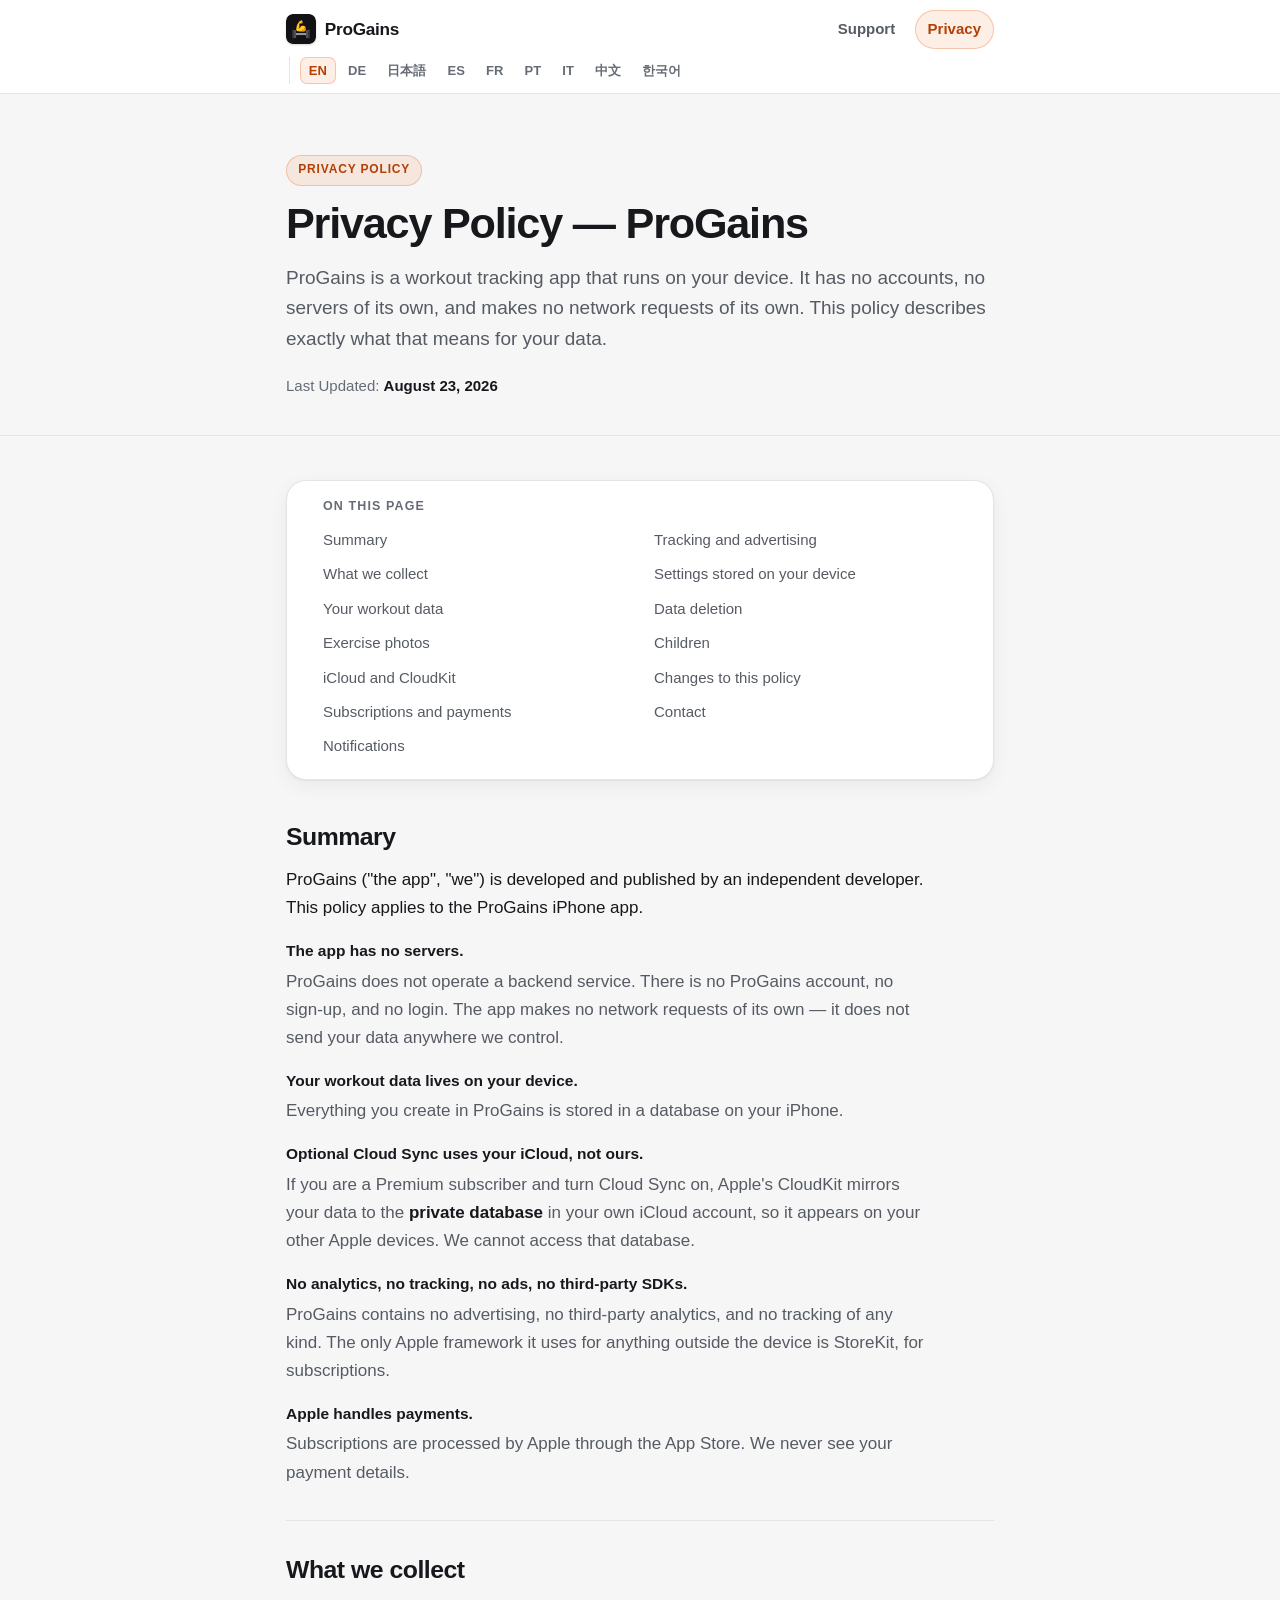
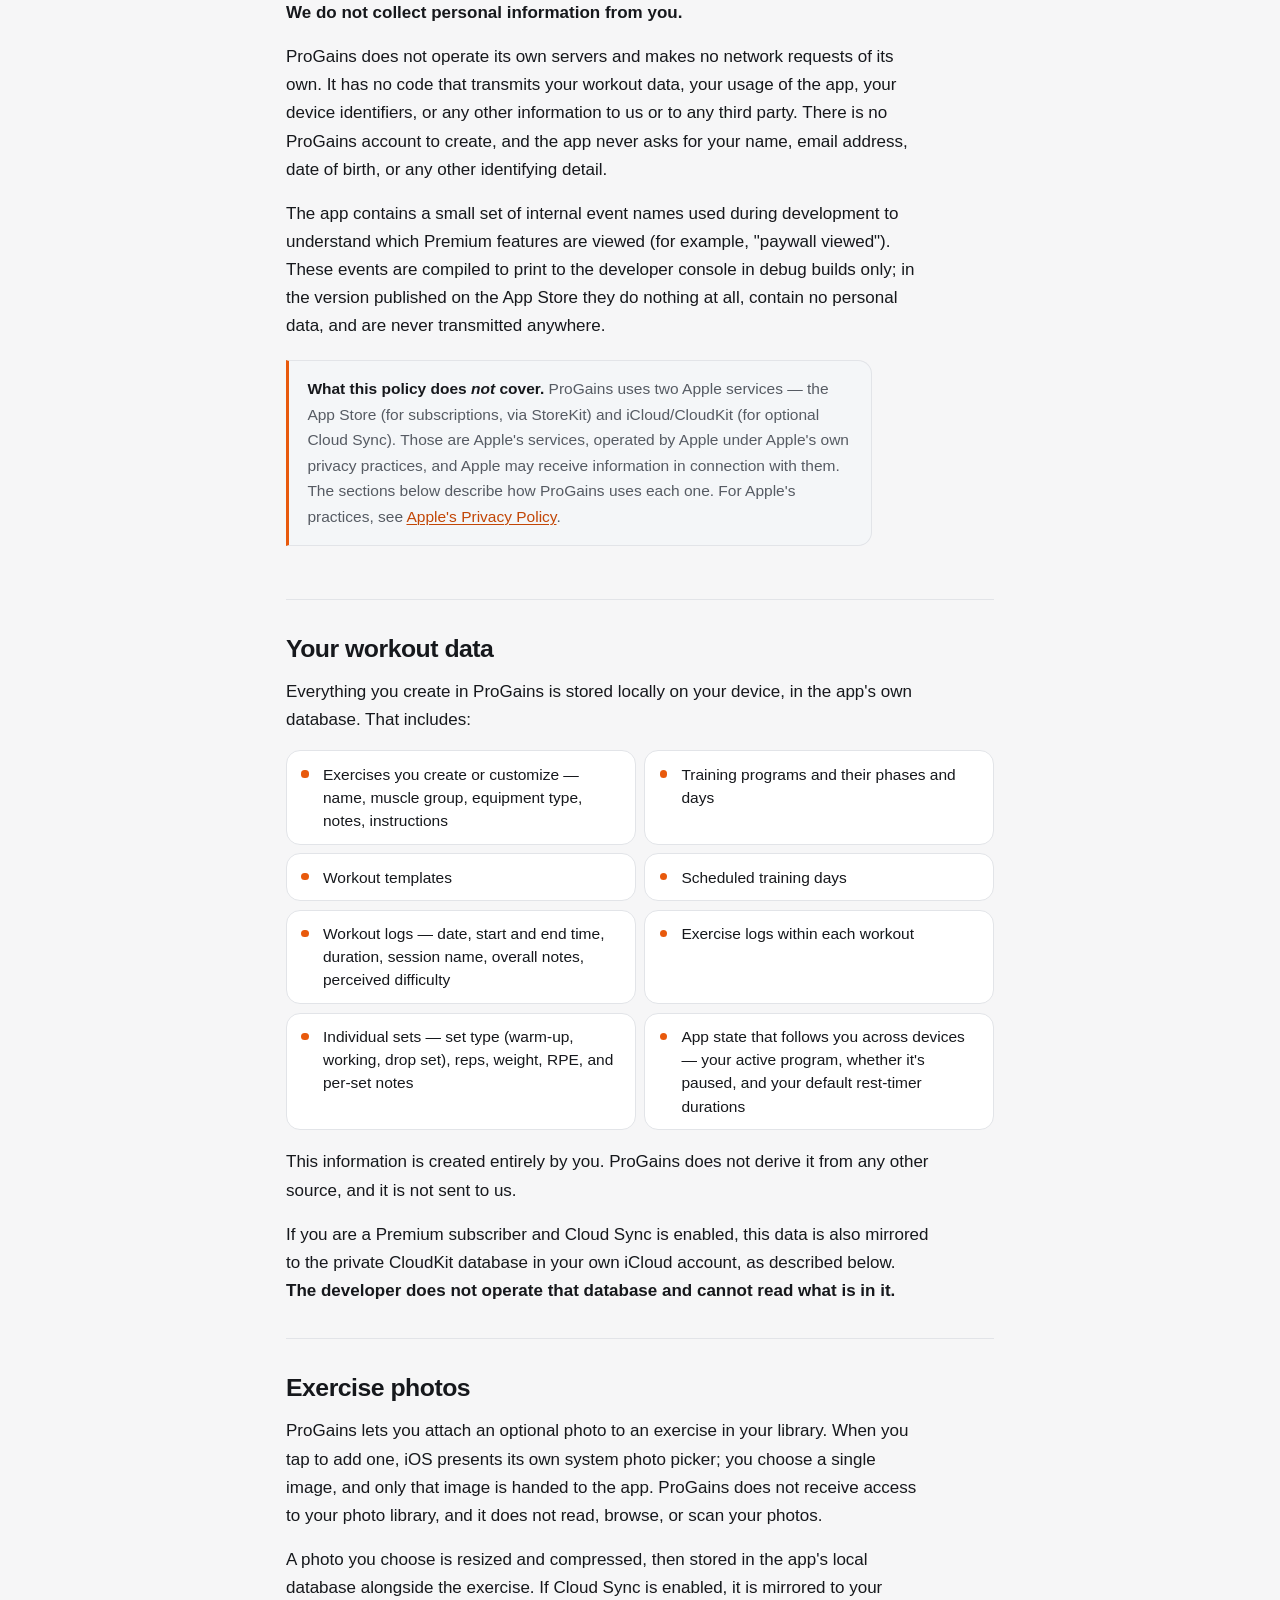
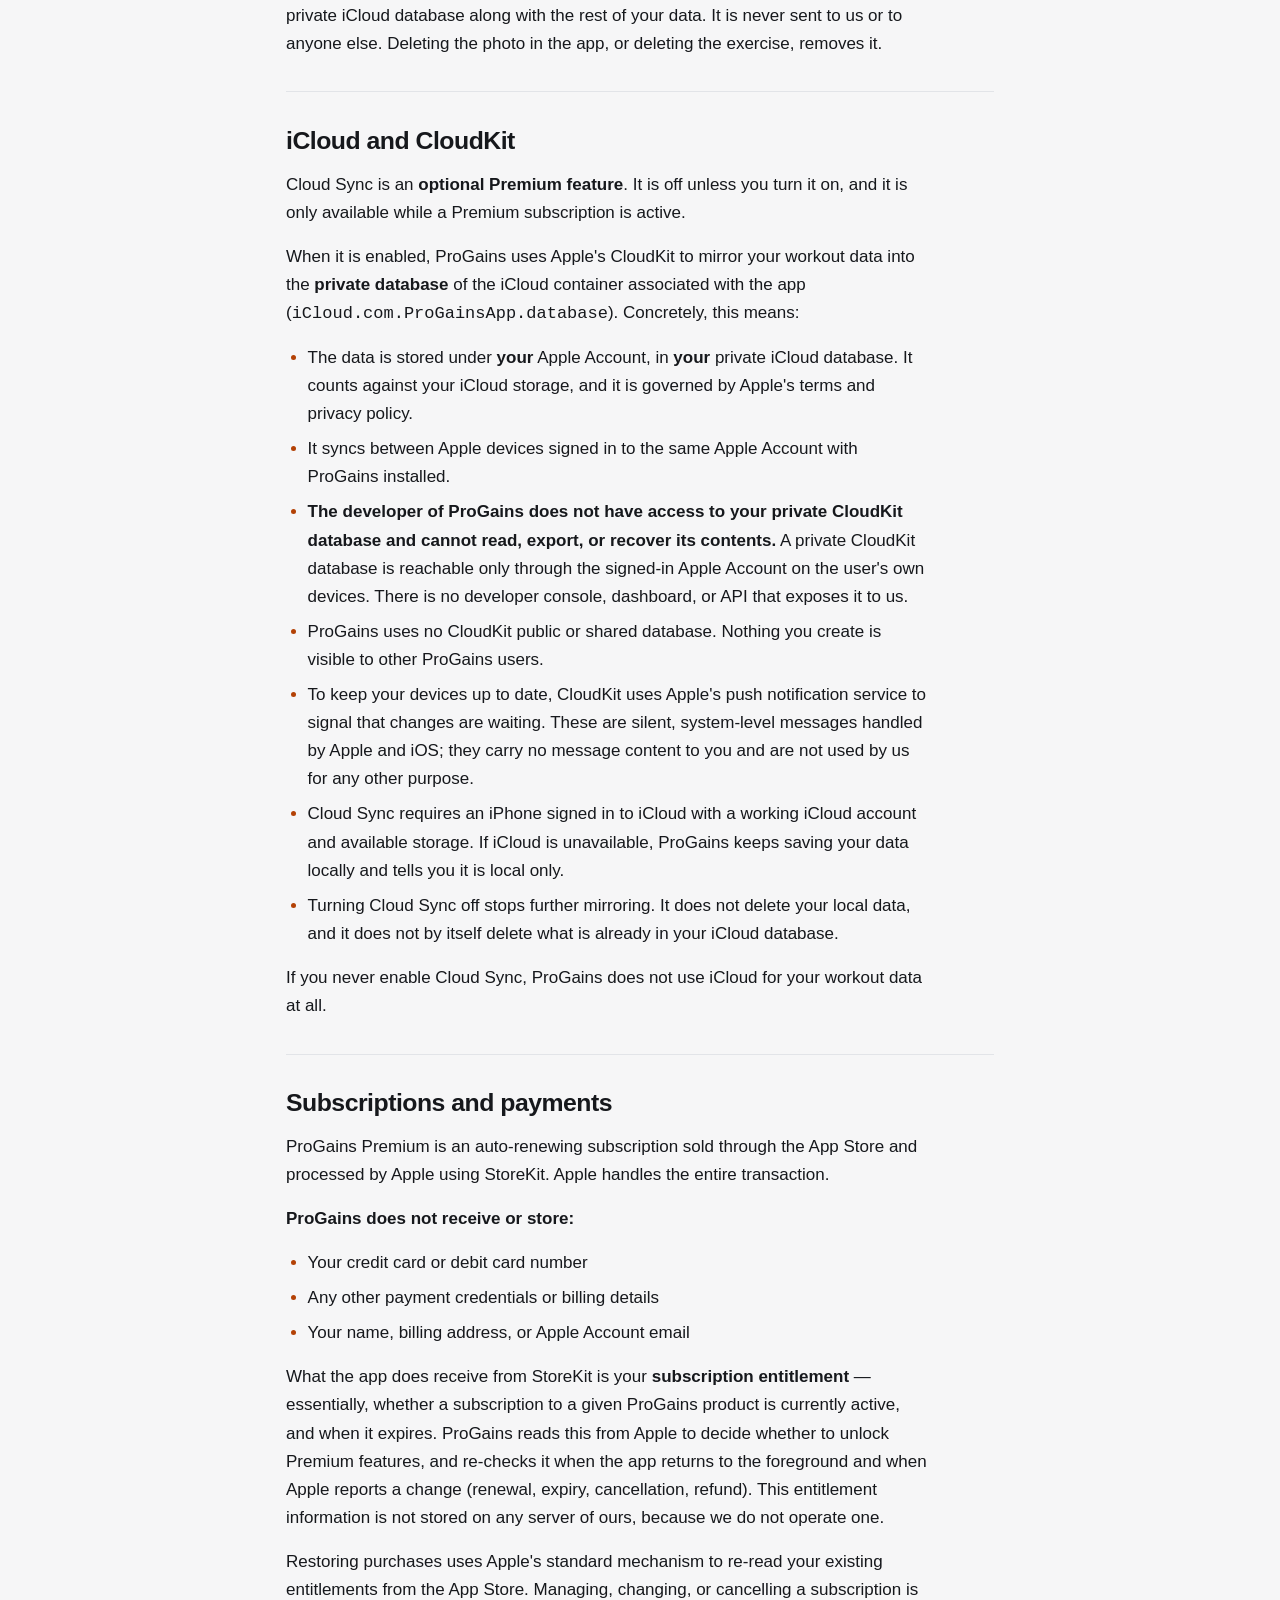
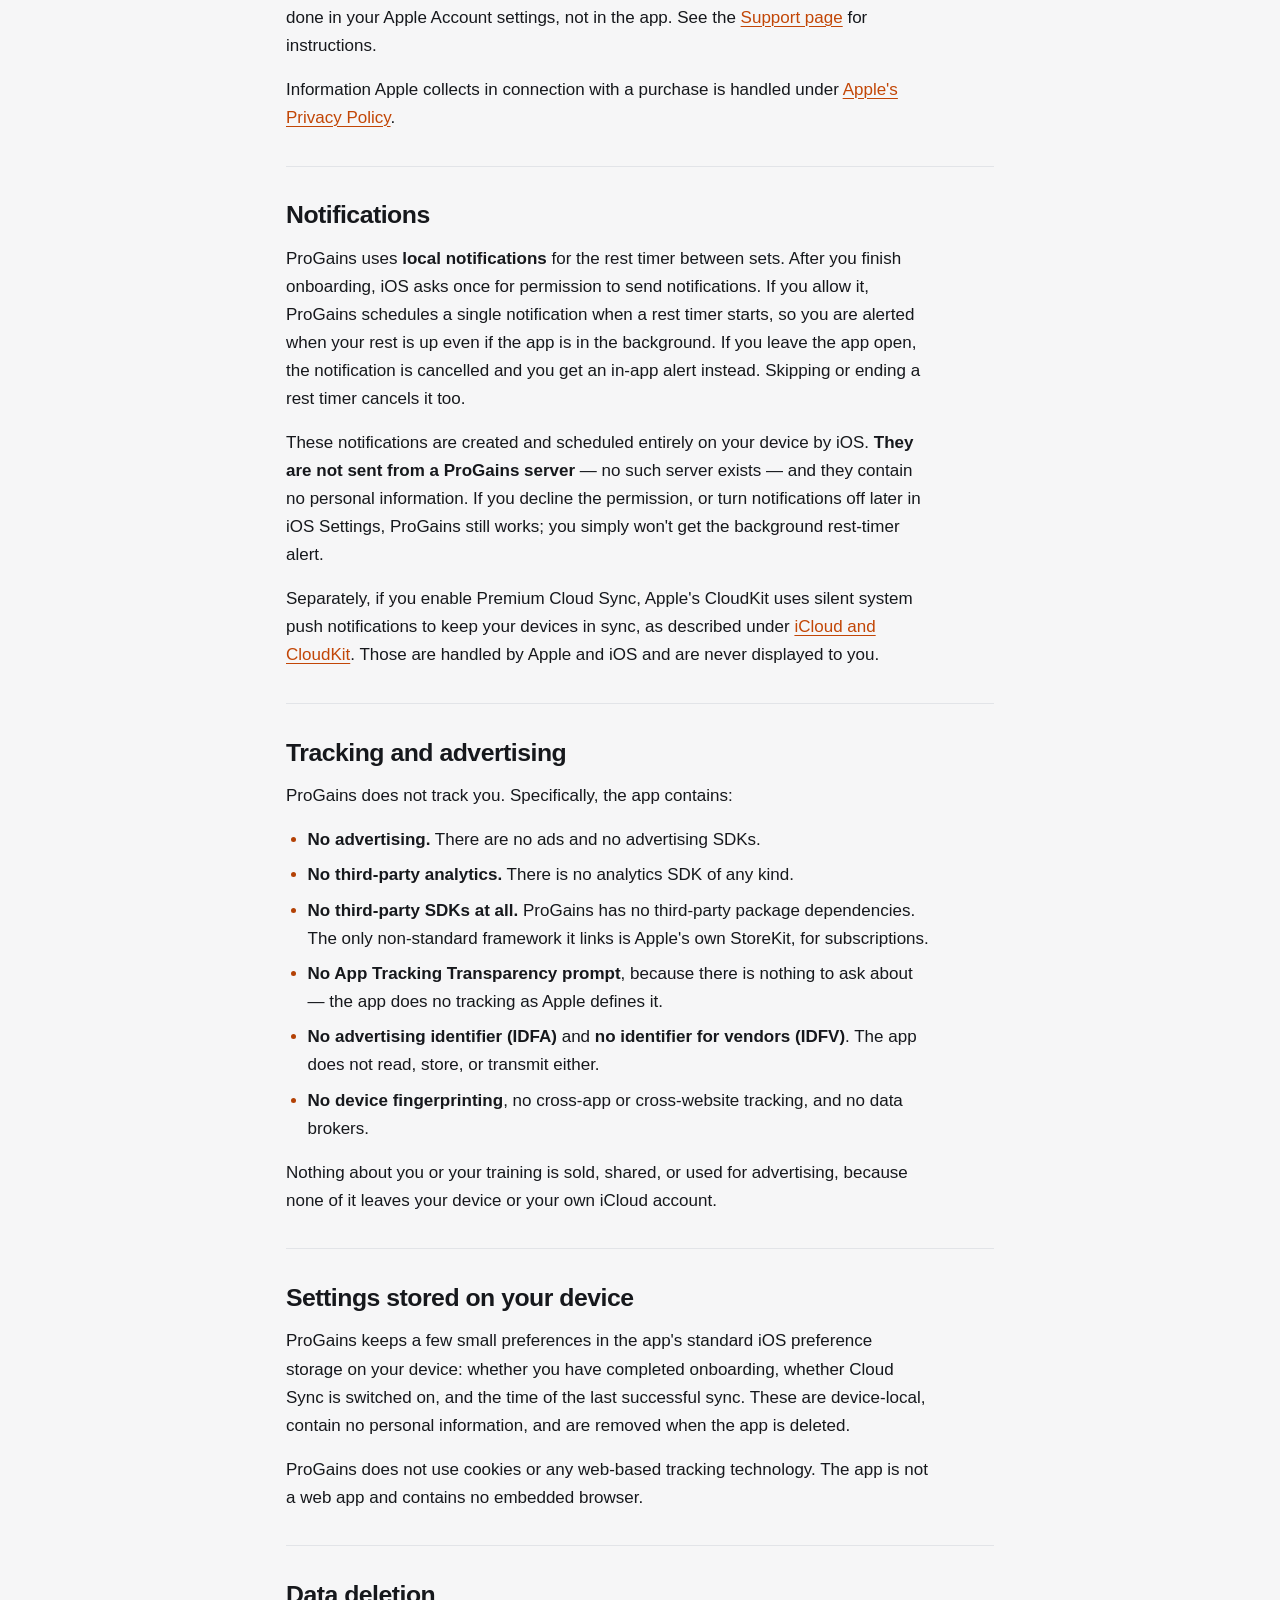
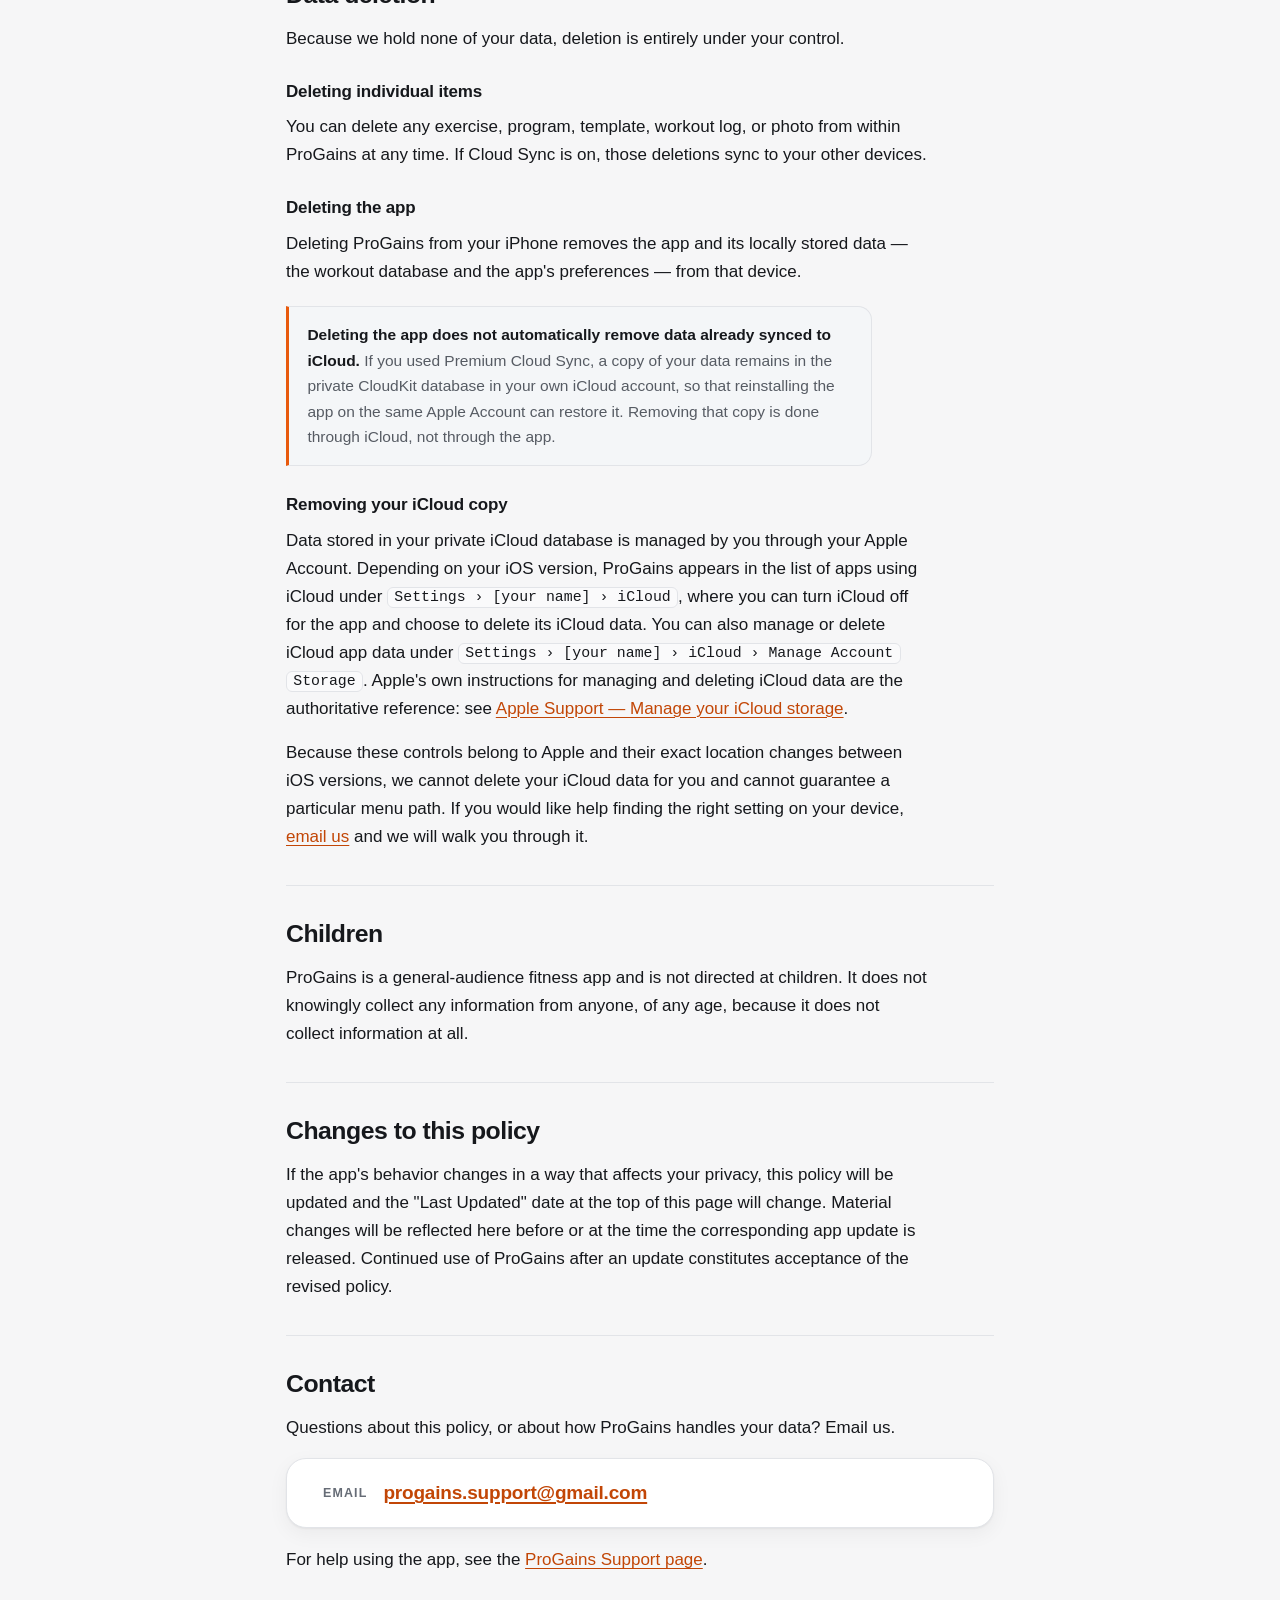
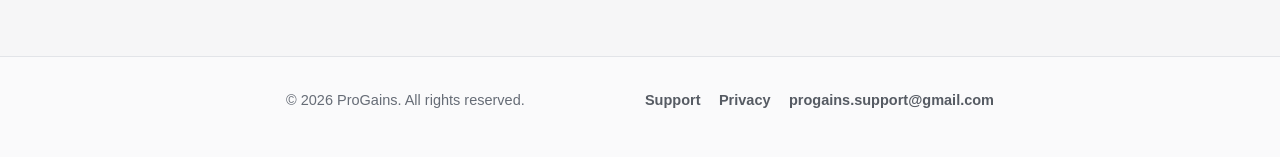
==== commit 8672d790: "editing logo text" ====
--- a/privacy/index.html
+++ b/privacy/index.html
@@ -3,14 +3,14 @@
 <head>
 <meta charset="utf-8">
 <meta name="viewport" content="width=device-width, initial-scale=1, viewport-fit=cover">
-<title>Progains Privacy Policy</title>
-<meta name="description" content="The Progains privacy policy. Progains has no servers and makes no network requests of its own. Your workout data stays on your device, or in your own private iCloud database if you enable Premium Cloud Sync.">
+<title>ProGains Privacy Policy</title>
+<meta name="description" content="The ProGains privacy policy. ProGains has no servers and makes no network requests of its own. Your workout data stays on your device, or in your own private iCloud database if you enable Premium Cloud Sync.">
 <meta name="color-scheme" content="light dark">
 <meta name="theme-color" content="#F6F6F7" media="(prefers-color-scheme: light)">
 <meta name="theme-color" content="#0E1013" media="(prefers-color-scheme: dark)">
 <meta name="robots" content="index, follow">
 <meta property="og:type" content="website">
-<meta property="og:site_name" content="Progains">
+<meta property="og:site_name" content="ProGains">
 <meta property="og:locale" content="en_US">
 <meta property="og:locale:alternate" content="de_DE">
 <meta property="og:locale:alternate" content="ja_JP">
@@ -20,12 +20,12 @@
 <meta property="og:locale:alternate" content="it_IT">
 <meta property="og:locale:alternate" content="zh_CN">
 <meta property="og:locale:alternate" content="ko_KR">
-<meta property="og:title" content="Progains Privacy Policy">
-<meta property="og:description" content="The Progains privacy policy. Progains has no servers and makes no network requests of its own. Your workout data stays on your device, or in your own private iCloud database if you enable Premium Cloud Sync.">
+<meta property="og:title" content="ProGains Privacy Policy">
+<meta property="og:description" content="The ProGains privacy policy. ProGains has no servers and makes no network requests of its own. Your workout data stays on your device, or in your own private iCloud database if you enable Premium Cloud Sync.">
 <meta property="og:image" content="../assets/icon-512.png">
 <meta name="twitter:card" content="summary">
-<meta name="twitter:title" content="Progains Privacy Policy">
-<meta name="twitter:description" content="The Progains privacy policy. Progains has no servers and makes no network requests of its own. Your workout data stays on your device, or in your own private iCloud database if you enable Premium Cloud Sync.">
+<meta name="twitter:title" content="ProGains Privacy Policy">
+<meta name="twitter:description" content="The ProGains privacy policy. ProGains has no servers and makes no network requests of its own. Your workout data stays on your device, or in your own private iCloud database if you enable Premium Cloud Sync.">
 <meta name="twitter:image" content="../assets/icon-512.png">
 <link rel="icon" type="image/png" sizes="32x32" href="../assets/icon-32.png">
 <link rel="icon" type="image/png" sizes="192x192" href="../assets/icon-512.png">
@@ -35,7 +35,7 @@
 <body>
 <div class="i18n" id="en" lang="en">
 <header class="site-header"><div class="wrap">
-<a class="brand" href="../index.html#en" aria-label="Progains"><span class="brand-mark" aria-hidden="true"></span><span><span class="pro">Pro</span><span class="gains">Gains</span></span></a>
+<a class="brand" href="../index.html#en" aria-label="ProGains"><span class="brand-mark" aria-hidden="true"></span><span><span class="pro">Pro</span><span class="gains">Gains</span></span></a>
 <nav class="site-nav" aria-label="Primary">
 <a href="../index.html">Support</a>
 <a href="#en" aria-current="page">Privacy</a>
@@ -44,8 +44,8 @@
 </div></header>
 <div class="hero"><div class="wrap">
 <p class="eyebrow">Privacy Policy</p>
-<h1>Privacy Policy — Progains</h1>
-<p class="lede">Progains is a workout tracking app that runs on your device. It has no accounts, no servers of its own, and makes no network requests of its own. This policy describes exactly what that means for your data.</p>
+<h1>Privacy Policy — ProGains</h1>
+<p class="lede">ProGains is a workout tracking app that runs on your device. It has no accounts, no servers of its own, and makes no network requests of its own. This policy describes exactly what that means for your data.</p>
 <p class="updated">Last Updated: <strong>August 23, 2026</strong></p>
 </div></div>
 <main id="main-en"><div class="wrap">
@@ -64,26 +64,26 @@
 <li><a href="#changes-en">Changes to this policy</a></li>
 <li><a href="#contact-en">Contact</a></li>
 </ol></nav>
-<section id="summary-en"><h2>Summary</h2><p>Progains ("the app", "we") is developed and published by an independent developer. This policy applies to the Progains iPhone app.</p>
+<section id="summary-en"><h2>Summary</h2><p>ProGains ("the app", "we") is developed and published by an independent developer. This policy applies to the ProGains iPhone app.</p>
 <dl class="facts">
 <dt>The app has no servers.</dt>
-<dd>Progains does not operate a backend service. There is no Progains account, no sign-up, and no login. The app makes no network requests of its own — it does not send your data anywhere we control.</dd>
+<dd>ProGains does not operate a backend service. There is no ProGains account, no sign-up, and no login. The app makes no network requests of its own — it does not send your data anywhere we control.</dd>
 <dt>Your workout data lives on your device.</dt>
-<dd>Everything you create in Progains is stored in a database on your iPhone.</dd>
+<dd>Everything you create in ProGains is stored in a database on your iPhone.</dd>
 <dt>Optional Cloud Sync uses your iCloud, not ours.</dt>
 <dd>If you are a Premium subscriber and turn Cloud Sync on, Apple's CloudKit mirrors your data to the <strong>private database</strong> in your own iCloud account, so it appears on your other Apple devices. We cannot access that database.</dd>
 <dt>No analytics, no tracking, no ads, no third-party SDKs.</dt>
-<dd>Progains contains no advertising, no third-party analytics, and no tracking of any kind. The only Apple framework it uses for anything outside the device is StoreKit, for subscriptions.</dd>
+<dd>ProGains contains no advertising, no third-party analytics, and no tracking of any kind. The only Apple framework it uses for anything outside the device is StoreKit, for subscriptions.</dd>
 <dt>Apple handles payments.</dt>
 <dd>Subscriptions are processed by Apple through the App Store. We never see your payment details.</dd>
 </dl></section>
 <section id="collect-en"><h2>What we collect</h2><p><strong>We do not collect personal information from you.</strong></p>
-<p>Progains does not operate its own servers and makes no network requests of its own. It has no code that transmits your workout data, your usage of the app, your device identifiers, or any other information to us or to any third party. There is no Progains account to create, and the app never asks for your name, email address, date of birth, or any other identifying detail.</p>
+<p>ProGains does not operate its own servers and makes no network requests of its own. It has no code that transmits your workout data, your usage of the app, your device identifiers, or any other information to us or to any third party. There is no ProGains account to create, and the app never asks for your name, email address, date of birth, or any other identifying detail.</p>
 <p>The app contains a small set of internal event names used during development to understand which Premium features are viewed (for example, "paywall viewed"). These events are compiled to print to the developer console in debug builds only; in the version published on the App Store they do nothing at all, contain no personal data, and are never transmitted anywhere.</p>
 <div class="note">
-<p><strong>What this policy does <em>not</em> cover.</strong> Progains uses two Apple services — the App Store (for subscriptions, via StoreKit) and iCloud/CloudKit (for optional Cloud Sync). Those are Apple's services, operated by Apple under Apple's own privacy practices, and Apple may receive information in connection with them. The sections below describe how Progains uses each one. For Apple's practices, see <a href="https://www.apple.com/legal/privacy/">Apple's Privacy Policy</a>.</p>
+<p><strong>What this policy does <em>not</em> cover.</strong> ProGains uses two Apple services — the App Store (for subscriptions, via StoreKit) and iCloud/CloudKit (for optional Cloud Sync). Those are Apple's services, operated by Apple under Apple's own privacy practices, and Apple may receive information in connection with them. The sections below describe how ProGains uses each one. For Apple's practices, see <a href="https://www.apple.com/legal/privacy/">Apple's Privacy Policy</a>.</p>
 </div></section>
-<section id="workout-data-en"><h2>Your workout data</h2><p>Everything you create in Progains is stored locally on your device, in the app's own database. That includes:</p>
+<section id="workout-data-en"><h2>Your workout data</h2><p>Everything you create in ProGains is stored locally on your device, in the app's own database. That includes:</p>
 <ul class="features">
 <li>Exercises you create or customize — name, muscle group, equipment type, notes, instructions</li>
 <li>Training programs and their phases and days</li>
@@ -94,75 +94,75 @@
 <li>Individual sets — set type (warm-up, working, drop set), reps, weight, RPE, and per-set notes</li>
 <li>App state that follows you across devices — your active program, whether it's paused, and your default rest-timer durations</li>
 </ul>
-<p style="margin-top:1.15rem">This information is created entirely by you. Progains does not derive it from any other source, and it is not sent to us.</p>
+<p style="margin-top:1.15rem">This information is created entirely by you. ProGains does not derive it from any other source, and it is not sent to us.</p>
 <p>If you are a Premium subscriber and Cloud Sync is enabled, this data is also mirrored to the private CloudKit database in your own iCloud account, as described below. <strong>The developer does not operate that database and cannot read what is in it.</strong></p></section>
-<section id="photos-en"><h2>Exercise photos</h2><p>Progains lets you attach an optional photo to an exercise in your library. When you tap to add one, iOS presents its own system photo picker; you choose a single image, and only that image is handed to the app. Progains does not receive access to your photo library, and it does not read, browse, or scan your photos.</p>
+<section id="photos-en"><h2>Exercise photos</h2><p>ProGains lets you attach an optional photo to an exercise in your library. When you tap to add one, iOS presents its own system photo picker; you choose a single image, and only that image is handed to the app. ProGains does not receive access to your photo library, and it does not read, browse, or scan your photos.</p>
 <p>A photo you choose is resized and compressed, then stored in the app's local database alongside the exercise. If Cloud Sync is enabled, it is mirrored to your private iCloud database along with the rest of your data. It is never sent to us or to anyone else. Deleting the photo in the app, or deleting the exercise, removes it.</p></section>
 <section id="icloud-en"><h2>iCloud and CloudKit</h2><p>Cloud Sync is an <strong>optional Premium feature</strong>. It is off unless you turn it on, and it is only available while a Premium subscription is active.</p>
-<p>When it is enabled, Progains uses Apple's CloudKit to mirror your workout data into the <strong>private database</strong> of the iCloud container associated with the app (<code>iCloud.com.ProgainsApp.database</code>). Concretely, this means:</p>
+<p>When it is enabled, ProGains uses Apple's CloudKit to mirror your workout data into the <strong>private database</strong> of the iCloud container associated with the app (<code>iCloud.com.ProGainsApp.database</code>). Concretely, this means:</p>
 <ul>
 <li>The data is stored under <strong>your</strong> Apple Account, in <strong>your</strong> private iCloud database. It counts against your iCloud storage, and it is governed by Apple's terms and privacy policy.</li>
-<li>It syncs between Apple devices signed in to the same Apple Account with Progains installed.</li>
-<li><strong>The developer of Progains does not have access to your private CloudKit database and cannot read, export, or recover its contents.</strong> A private CloudKit database is reachable only through the signed-in Apple Account on the user's own devices. There is no developer console, dashboard, or API that exposes it to us.</li>
-<li>Progains uses no CloudKit public or shared database. Nothing you create is visible to other Progains users.</li>
+<li>It syncs between Apple devices signed in to the same Apple Account with ProGains installed.</li>
+<li><strong>The developer of ProGains does not have access to your private CloudKit database and cannot read, export, or recover its contents.</strong> A private CloudKit database is reachable only through the signed-in Apple Account on the user's own devices. There is no developer console, dashboard, or API that exposes it to us.</li>
+<li>ProGains uses no CloudKit public or shared database. Nothing you create is visible to other ProGains users.</li>
 <li>To keep your devices up to date, CloudKit uses Apple's push notification service to signal that changes are waiting. These are silent, system-level messages handled by Apple and iOS; they carry no message content to you and are not used by us for any other purpose.</li>
-<li>Cloud Sync requires an iPhone signed in to iCloud with a working iCloud account and available storage. If iCloud is unavailable, Progains keeps saving your data locally and tells you it is local only.</li>
+<li>Cloud Sync requires an iPhone signed in to iCloud with a working iCloud account and available storage. If iCloud is unavailable, ProGains keeps saving your data locally and tells you it is local only.</li>
 <li>Turning Cloud Sync off stops further mirroring. It does not delete your local data, and it does not by itself delete what is already in your iCloud database.</li>
 </ul>
-<p>If you never enable Cloud Sync, Progains does not use iCloud for your workout data at all.</p></section>
-<section id="subscriptions-en"><h2>Subscriptions and payments</h2><p>Progains Premium is an auto-renewing subscription sold through the App Store and processed by Apple using StoreKit. Apple handles the entire transaction.</p>
-<p><strong>Progains does not receive or store:</strong></p>
+<p>If you never enable Cloud Sync, ProGains does not use iCloud for your workout data at all.</p></section>
+<section id="subscriptions-en"><h2>Subscriptions and payments</h2><p>ProGains Premium is an auto-renewing subscription sold through the App Store and processed by Apple using StoreKit. Apple handles the entire transaction.</p>
+<p><strong>ProGains does not receive or store:</strong></p>
 <ul>
 <li>Your credit card or debit card number</li>
 <li>Any other payment credentials or billing details</li>
 <li>Your name, billing address, or Apple Account email</li>
 </ul>
-<p>What the app does receive from StoreKit is your <strong>subscription entitlement</strong> — essentially, whether a subscription to a given Progains product is currently active, and when it expires. Progains reads this from Apple to decide whether to unlock Premium features, and re-checks it when the app returns to the foreground and when Apple reports a change (renewal, expiry, cancellation, refund). This entitlement information is not stored on any server of ours, because we do not operate one.</p>
+<p>What the app does receive from StoreKit is your <strong>subscription entitlement</strong> — essentially, whether a subscription to a given ProGains product is currently active, and when it expires. ProGains reads this from Apple to decide whether to unlock Premium features, and re-checks it when the app returns to the foreground and when Apple reports a change (renewal, expiry, cancellation, refund). This entitlement information is not stored on any server of ours, because we do not operate one.</p>
 <p>Restoring purchases uses Apple's standard mechanism to re-read your existing entitlements from the App Store. Managing, changing, or cancelling a subscription is done in your Apple Account settings, not in the app. See the <a href="../index.html#subscription-en">Support page</a> for instructions.</p>
 <p>Information Apple collects in connection with a purchase is handled under <a href="https://www.apple.com/legal/privacy/">Apple's Privacy Policy</a>.</p></section>
-<section id="notifications-en"><h2>Notifications</h2><p>Progains uses <strong>local notifications</strong> for the rest timer between sets. After you finish onboarding, iOS asks once for permission to send notifications. If you allow it, Progains schedules a single notification when a rest timer starts, so you are alerted when your rest is up even if the app is in the background. If you leave the app open, the notification is cancelled and you get an in-app alert instead. Skipping or ending a rest timer cancels it too.</p>
-<p>These notifications are created and scheduled entirely on your device by iOS. <strong>They are not sent from a Progains server</strong> — no such server exists — and they contain no personal information. If you decline the permission, or turn notifications off later in iOS Settings, Progains still works; you simply won't get the background rest-timer alert.</p>
+<section id="notifications-en"><h2>Notifications</h2><p>ProGains uses <strong>local notifications</strong> for the rest timer between sets. After you finish onboarding, iOS asks once for permission to send notifications. If you allow it, ProGains schedules a single notification when a rest timer starts, so you are alerted when your rest is up even if the app is in the background. If you leave the app open, the notification is cancelled and you get an in-app alert instead. Skipping or ending a rest timer cancels it too.</p>
+<p>These notifications are created and scheduled entirely on your device by iOS. <strong>They are not sent from a ProGains server</strong> — no such server exists — and they contain no personal information. If you decline the permission, or turn notifications off later in iOS Settings, ProGains still works; you simply won't get the background rest-timer alert.</p>
 <p>Separately, if you enable Premium Cloud Sync, Apple's CloudKit uses silent system push notifications to keep your devices in sync, as described under <a href="#icloud-en">iCloud and CloudKit</a>. Those are handled by Apple and iOS and are never displayed to you.</p></section>
-<section id="tracking-en"><h2>Tracking and advertising</h2><p>Progains does not track you. Specifically, the app contains:</p>
+<section id="tracking-en"><h2>Tracking and advertising</h2><p>ProGains does not track you. Specifically, the app contains:</p>
 <ul>
 <li><strong>No advertising.</strong> There are no ads and no advertising SDKs.</li>
 <li><strong>No third-party analytics.</strong> There is no analytics SDK of any kind.</li>
-<li><strong>No third-party SDKs at all.</strong> Progains has no third-party package dependencies. The only non-standard framework it links is Apple's own StoreKit, for subscriptions.</li>
+<li><strong>No third-party SDKs at all.</strong> ProGains has no third-party package dependencies. The only non-standard framework it links is Apple's own StoreKit, for subscriptions.</li>
 <li><strong>No App Tracking Transparency prompt</strong>, because there is nothing to ask about — the app does no tracking as Apple defines it.</li>
 <li><strong>No advertising identifier (IDFA)</strong> and <strong>no identifier for vendors (IDFV)</strong>. The app does not read, store, or transmit either.</li>
 <li><strong>No device fingerprinting</strong>, no cross-app or cross-website tracking, and no data brokers.</li>
 </ul>
 <p>Nothing about you or your training is sold, shared, or used for advertising, because none of it leaves your device or your own iCloud account.</p></section>
-<section id="device-settings-en"><h2>Settings stored on your device</h2><p>Progains keeps a few small preferences in the app's standard iOS preference storage on your device: whether you have completed onboarding, whether Cloud Sync is switched on, and the time of the last successful sync. These are device-local, contain no personal information, and are removed when the app is deleted.</p>
-<p>Progains does not use cookies or any web-based tracking technology. The app is not a web app and contains no embedded browser.</p></section>
+<section id="device-settings-en"><h2>Settings stored on your device</h2><p>ProGains keeps a few small preferences in the app's standard iOS preference storage on your device: whether you have completed onboarding, whether Cloud Sync is switched on, and the time of the last successful sync. These are device-local, contain no personal information, and are removed when the app is deleted.</p>
+<p>ProGains does not use cookies or any web-based tracking technology. The app is not a web app and contains no embedded browser.</p></section>
 <section id="deletion-en"><h2>Data deletion</h2><p>Because we hold none of your data, deletion is entirely under your control.</p>
 <h3>Deleting individual items</h3>
-<p>You can delete any exercise, program, template, workout log, or photo from within Progains at any time. If Cloud Sync is on, those deletions sync to your other devices.</p>
+<p>You can delete any exercise, program, template, workout log, or photo from within ProGains at any time. If Cloud Sync is on, those deletions sync to your other devices.</p>
 <h3>Deleting the app</h3>
-<p>Deleting Progains from your iPhone removes the app and its locally stored data — the workout database and the app's preferences — from that device.</p>
+<p>Deleting ProGains from your iPhone removes the app and its locally stored data — the workout database and the app's preferences — from that device.</p>
 <div class="note">
 <p><strong>Deleting the app does not automatically remove data already synced to iCloud.</strong> If you used Premium Cloud Sync, a copy of your data remains in the private CloudKit database in your own iCloud account, so that reinstalling the app on the same Apple Account can restore it. Removing that copy is done through iCloud, not through the app.</p>
 </div>
 <h3>Removing your iCloud copy</h3>
-<p>Data stored in your private iCloud database is managed by you through your Apple Account. Depending on your iOS version, Progains appears in the list of apps using iCloud under <span class="path">Settings › [your name] › iCloud</span>, where you can turn iCloud off for the app and choose to delete its iCloud data. You can also manage or delete iCloud app data under <span class="path">Settings › [your name] › iCloud › Manage Account Storage</span>. Apple's own instructions for managing and deleting iCloud data are the authoritative reference: see <a href="https://support.apple.com/en-us/108922">Apple Support — Manage your iCloud storage</a>.</p>
+<p>Data stored in your private iCloud database is managed by you through your Apple Account. Depending on your iOS version, ProGains appears in the list of apps using iCloud under <span class="path">Settings › [your name] › iCloud</span>, where you can turn iCloud off for the app and choose to delete its iCloud data. You can also manage or delete iCloud app data under <span class="path">Settings › [your name] › iCloud › Manage Account Storage</span>. Apple's own instructions for managing and deleting iCloud data are the authoritative reference: see <a href="https://support.apple.com/en-us/108922">Apple Support — Manage your iCloud storage</a>.</p>
 <p>Because these controls belong to Apple and their exact location changes between iOS versions, we cannot delete your iCloud data for you and cannot guarantee a particular menu path. If you would like help finding the right setting on your device, <a href="#contact-en">email us</a> and we will walk you through it.</p></section>
-<section id="children-en"><h2>Children</h2><p>Progains is a general-audience fitness app and is not directed at children. It does not knowingly collect any information from anyone, of any age, because it does not collect information at all.</p></section>
-<section id="changes-en"><h2>Changes to this policy</h2><p>If the app's behavior changes in a way that affects your privacy, this policy will be updated and the "Last Updated" date at the top of this page will change. Material changes will be reflected here before or at the time the corresponding app update is released. Continued use of Progains after an update constitutes acceptance of the revised policy.</p></section>
-<section id="contact-en"><h2>Contact</h2><p>Questions about this policy, or about how Progains handles your data? Email us.</p>
+<section id="children-en"><h2>Children</h2><p>ProGains is a general-audience fitness app and is not directed at children. It does not knowingly collect any information from anyone, of any age, because it does not collect information at all.</p></section>
+<section id="changes-en"><h2>Changes to this policy</h2><p>If the app's behavior changes in a way that affects your privacy, this policy will be updated and the "Last Updated" date at the top of this page will change. Material changes will be reflected here before or at the time the corresponding app update is released. Continued use of ProGains after an update constitutes acceptance of the revised policy.</p></section>
+<section id="contact-en"><h2>Contact</h2><p>Questions about this policy, or about how ProGains handles your data? Email us.</p>
 <div class="contact">
 <span class="label">Email</span>
-<a class="email" href="mailto:Progains.support@gmail.com">Progains.support@gmail.com</a>
-</div>
-<p style="margin-top:1.15rem">For help using the app, see the <a href="../index.html#en">Progains Support page</a>.</p></section>
+<a class="email" href="mailto:progains.support@gmail.com">progains.support@gmail.com</a>
+</div>
+<p style="margin-top:1.15rem">For help using the app, see the <a href="../index.html#en">ProGains Support page</a>.</p></section>
 </div></main>
 <footer class="site-footer"><div class="wrap">
-<p>&copy; 2026 Progains. All rights reserved.</p>
-<nav class="footer-nav" aria-label="Footer"><a href="../index.html#en">Support</a><a href="#en">Privacy</a><a href="mailto:Progains.support@gmail.com">Progains.support@gmail.com</a></nav>
+<p>&copy; 2026 ProGains. All rights reserved.</p>
+<nav class="footer-nav" aria-label="Footer"><a href="../index.html#en">Support</a><a href="#en">Privacy</a><a href="mailto:progains.support@gmail.com">progains.support@gmail.com</a></nav>
 </div></footer>
 </div>
 <div class="i18n" id="de" lang="de">
 <header class="site-header"><div class="wrap">
-<a class="brand" href="../index.html#de" aria-label="Progains"><span class="brand-mark" aria-hidden="true"></span><span><span class="pro">Pro</span><span class="gains">Gains</span></span></a>
+<a class="brand" href="../index.html#de" aria-label="ProGains"><span class="brand-mark" aria-hidden="true"></span><span><span class="pro">Pro</span><span class="gains">Gains</span></span></a>
 <nav class="site-nav" aria-label="Hauptnavigation">
 <a href="../index.html#de">Unterstützung</a>
 <a href="#de" aria-current="page">Datenschutz</a>
@@ -171,8 +171,8 @@
 </div></header>
 <div class="hero"><div class="wrap">
 <p class="eyebrow">Datenschutzerklärung</p>
-<h1>Datenschutzerklärung – Progains</h1>
-<p class="lede">Progains ist eine Workout-Tracking-App, die auf deinem Gerät läuft. Sie hat keine Konten, keine eigenen Server und stellt keine eigenen Netzwerkanfragen. Diese Erklärung beschreibt genau, was das für deine Daten bedeutet.</p>
+<h1>Datenschutzerklärung – ProGains</h1>
+<p class="lede">ProGains ist eine Workout-Tracking-App, die auf deinem Gerät läuft. Sie hat keine Konten, keine eigenen Server und stellt keine eigenen Netzwerkanfragen. Diese Erklärung beschreibt genau, was das für deine Daten bedeutet.</p>
 <p class="updated">Zuletzt aktualisiert: <strong>23. August 2026</strong></p>
 </div></div>
 <main id="main-de"><div class="wrap">
@@ -191,27 +191,27 @@
 <li><a href="#changes-de">Änderungen an dieser Erklärung</a></li>
 <li><a href="#contact-de">Kontakt</a></li>
 </ol></nav>
-<div class="note lang-note"><p>Dies ist eine deutsche Übersetzung der Progains Datenschutzerklärung und dient nur der besseren Verständlichkeit. Bei Abweichungen ist die englische Fassung maßgeblich.</p></div>
-<section id="summary-de"><h2>Zusammenfassung</h2><p>Progains („die App“, „wir“) wird von einem unabhängigen Entwickler entwickelt und veröffentlicht. Diese Erklärung gilt für die Progains-App für iPhone.</p>
+<div class="note lang-note"><p>Dies ist eine deutsche Übersetzung der ProGains Datenschutzerklärung und dient nur der besseren Verständlichkeit. Bei Abweichungen ist die englische Fassung maßgeblich.</p></div>
+<section id="summary-de"><h2>Zusammenfassung</h2><p>ProGains („die App“, „wir“) wird von einem unabhängigen Entwickler entwickelt und veröffentlicht. Diese Erklärung gilt für die ProGains-App für iPhone.</p>
 <dl class="facts">
 <dt>Die App hat keine Server.</dt>
-<dd>Progains betreibt keinen Backend-Dienst. Es gibt kein Progains-Konto, keine Registrierung und keinen Login. Die App stellt keine eigenen Netzwerkanfragen – sie sendet deine Daten nirgendwohin, wo wir die Kontrolle haben.</dd>
+<dd>ProGains betreibt keinen Backend-Dienst. Es gibt kein ProGains-Konto, keine Registrierung und keinen Login. Die App stellt keine eigenen Netzwerkanfragen – sie sendet deine Daten nirgendwohin, wo wir die Kontrolle haben.</dd>
 <dt>Deine Trainingsdaten liegen auf deinem Gerät.</dt>
-<dd>Alles, was du in Progains erstellst, wird in einer Datenbank auf deinem iPhone gespeichert.</dd>
+<dd>Alles, was du in ProGains erstellst, wird in einer Datenbank auf deinem iPhone gespeichert.</dd>
 <dt>Der optionale Cloud-Sync nutzt deine iCloud, nicht unsere.</dt>
 <dd>Wenn du ein Premium-Abo hast und Cloud-Sync einschaltest, spiegelt Apples CloudKit deine Daten in die <strong>private Datenbank</strong> deines eigenen iCloud-Accounts, sodass sie auf deinen anderen Apple-Geräten erscheinen. Wir können auf diese Datenbank nicht zugreifen.</dd>
 <dt>Keine Analyse, kein Tracking, keine Werbung, keine Drittanbieter-SDKs.</dt>
-<dd>Progains enthält keine Werbung, keine Analyse-Tools von Drittanbietern und kein Tracking jeglicher Art. Das einzige Apple-Framework, das die App für irgendetwas außerhalb des Geräts nutzt, ist StoreKit – für Abos.</dd>
+<dd>ProGains enthält keine Werbung, keine Analyse-Tools von Drittanbietern und kein Tracking jeglicher Art. Das einzige Apple-Framework, das die App für irgendetwas außerhalb des Geräts nutzt, ist StoreKit – für Abos.</dd>
 <dt>Zahlungen wickelt Apple ab.</dt>
 <dd>Abos werden von Apple über den App Store abgewickelt. Wir sehen deine Zahlungsdaten nie.</dd>
 </dl></section>
 <section id="collect-de"><h2>Was wir erheben</h2><p><strong>Wir erheben keine personenbezogenen Daten von dir.</strong></p>
-<p>Progains betreibt keine eigenen Server und stellt keine eigenen Netzwerkanfragen. Die App enthält keinen Code, der deine Trainingsdaten, deine Nutzung der App, deine Gerätekennungen oder sonstige Informationen an uns oder an Dritte überträgt. Es gibt kein Progains-Konto, das du anlegen müsstest, und die App fragt nie nach deinem Namen, deiner E-Mail-Adresse, deinem Geburtsdatum oder anderen identifizierenden Angaben.</p>
+<p>ProGains betreibt keine eigenen Server und stellt keine eigenen Netzwerkanfragen. Die App enthält keinen Code, der deine Trainingsdaten, deine Nutzung der App, deine Gerätekennungen oder sonstige Informationen an uns oder an Dritte überträgt. Es gibt kein ProGains-Konto, das du anlegen müsstest, und die App fragt nie nach deinem Namen, deiner E-Mail-Adresse, deinem Geburtsdatum oder anderen identifizierenden Angaben.</p>
 <p>Die App enthält eine kleine Menge interner Ereignisnamen, die während der Entwicklung dazu dienen, nachzuvollziehen, welche Premium-Funktionen angesehen werden (zum Beispiel „paywall viewed“). Diese Ereignisse sind so kompiliert, dass sie nur in Debug-Builds in der Entwicklerkonsole ausgegeben werden; in der im App Store veröffentlichten Version tun sie überhaupt nichts, enthalten keine personenbezogenen Daten und werden nie irgendwohin übertragen.</p>
 <div class="note">
-<p><strong>Was diese Erklärung <em>nicht</em> abdeckt.</strong> Progains nutzt zwei Apple-Dienste – den App Store (für Abos, über StoreKit) und iCloud/CloudKit (für den optionalen Cloud-Sync). Das sind Dienste von Apple, die Apple nach seinen eigenen Datenschutzpraktiken betreibt, und Apple kann in diesem Zusammenhang Informationen erhalten. Die folgenden Abschnitte beschreiben, wie Progains die beiden Dienste jeweils nutzt. Zu Apples Praktiken siehe <a href="https://www.apple.com/legal/privacy/">Apples Datenschutzrichtlinie</a>.</p>
+<p><strong>Was diese Erklärung <em>nicht</em> abdeckt.</strong> ProGains nutzt zwei Apple-Dienste – den App Store (für Abos, über StoreKit) und iCloud/CloudKit (für den optionalen Cloud-Sync). Das sind Dienste von Apple, die Apple nach seinen eigenen Datenschutzpraktiken betreibt, und Apple kann in diesem Zusammenhang Informationen erhalten. Die folgenden Abschnitte beschreiben, wie ProGains die beiden Dienste jeweils nutzt. Zu Apples Praktiken siehe <a href="https://www.apple.com/legal/privacy/">Apples Datenschutzrichtlinie</a>.</p>
 </div></section>
-<section id="workout-data-de"><h2>Deine Trainingsdaten</h2><p>Alles, was du in Progains erstellst, wird lokal auf deinem Gerät in der eigenen Datenbank der App gespeichert. Dazu gehören:</p>
+<section id="workout-data-de"><h2>Deine Trainingsdaten</h2><p>Alles, was du in ProGains erstellst, wird lokal auf deinem Gerät in der eigenen Datenbank der App gespeichert. Dazu gehören:</p>
 <ul class="features">
 <li>Übungen, die du erstellst oder anpasst – Name, Muskelgruppe, Equipment-Art, Notizen, Anleitung</li>
 <li>Trainingsprogramme mit ihren Phasen und Tagen</li>
@@ -222,75 +222,75 @@
 <li>Einzelne Sätze – Satzart (Aufwärmen, Arbeitssatz, Dropsatz), Wiederholungen, Gewicht, RPE und Notizen pro Satz</li>
 <li>App-Zustand, der dich über deine Geräte hinweg begleitet – dein aktives Programm, ob es pausiert ist, und deine Standarddauern für den Pausentimer</li>
 </ul>
-<p style="margin-top:1.15rem">Diese Informationen entstehen ausschließlich durch dich. Progains leitet sie aus keiner anderen Quelle ab, und sie werden nicht an uns gesendet.</p>
+<p style="margin-top:1.15rem">Diese Informationen entstehen ausschließlich durch dich. ProGains leitet sie aus keiner anderen Quelle ab, und sie werden nicht an uns gesendet.</p>
 <p>Wenn du ein Premium-Abo hast und Cloud-Sync eingeschaltet ist, werden diese Daten zusätzlich in die private CloudKit-Datenbank deines eigenen iCloud-Accounts gespiegelt, wie unten beschrieben. <strong>Der Entwickler betreibt diese Datenbank nicht und kann ihren Inhalt nicht lesen.</strong></p></section>
-<section id="photos-de"><h2>Übungsfotos</h2><p>In Progains kannst du einer Übung in deiner Bibliothek optional ein Foto hinzufügen. Wenn du zum Hinzufügen tippst, zeigt iOS seine eigene System-Fotoauswahl; du wählst ein einzelnes Bild aus, und nur dieses Bild wird an die App übergeben. Progains erhält keinen Zugriff auf deine Fotomediathek und liest, durchsucht oder scannt deine Fotos nicht.</p>
+<section id="photos-de"><h2>Übungsfotos</h2><p>In ProGains kannst du einer Übung in deiner Bibliothek optional ein Foto hinzufügen. Wenn du zum Hinzufügen tippst, zeigt iOS seine eigene System-Fotoauswahl; du wählst ein einzelnes Bild aus, und nur dieses Bild wird an die App übergeben. ProGains erhält keinen Zugriff auf deine Fotomediathek und liest, durchsucht oder scannt deine Fotos nicht.</p>
 <p>Ein Foto, das du auswählst, wird verkleinert und komprimiert und dann zusammen mit der Übung in der lokalen Datenbank der App gespeichert. Wenn Cloud-Sync eingeschaltet ist, wird es zusammen mit deinen übrigen Daten in deine private iCloud-Datenbank gespiegelt. Es wird nie an uns oder an jemand anderen gesendet. Wenn du das Foto in der App löschst oder die Übung löschst, wird es entfernt.</p></section>
 <section id="icloud-de"><h2>iCloud und CloudKit</h2><p>Cloud-Sync ist eine <strong>optionale Premium-Funktion</strong>. Sie ist aus, solange du sie nicht einschaltest, und sie ist nur verfügbar, solange ein Premium-Abo aktiv ist.</p>
-<p>Wenn sie eingeschaltet ist, nutzt Progains Apples CloudKit, um deine Trainingsdaten in die <strong>private Datenbank</strong> des zur App gehörenden iCloud-Containers zu spiegeln (<code>iCloud.com.ProgainsApp.database</code>). Konkret bedeutet das:</p>
+<p>Wenn sie eingeschaltet ist, nutzt ProGains Apples CloudKit, um deine Trainingsdaten in die <strong>private Datenbank</strong> des zur App gehörenden iCloud-Containers zu spiegeln (<code>iCloud.com.ProGainsApp.database</code>). Konkret bedeutet das:</p>
 <ul>
 <li>Die Daten liegen unter <strong>deinem</strong> Apple-Account, in <strong>deiner</strong> privaten iCloud-Datenbank. Sie zählen zu deinem iCloud-Speicher und unterliegen Apples Bedingungen und Datenschutzrichtlinie.</li>
-<li>Sie werden zwischen Apple-Geräten synchronisiert, die beim selben Apple-Account angemeldet sind und auf denen Progains installiert ist.</li>
-<li><strong>Der Entwickler von Progains hat keinen Zugriff auf deine private CloudKit-Datenbank und kann ihren Inhalt weder lesen noch exportieren oder wiederherstellen.</strong> Eine private CloudKit-Datenbank ist nur über den angemeldeten Apple-Account auf den eigenen Geräten der nutzenden Person erreichbar. Es gibt keine Entwicklerkonsole, kein Dashboard und keine API, die sie uns zugänglich machen würde.</li>
-<li>Progains nutzt keine öffentliche und keine geteilte CloudKit-Datenbank. Nichts, was du erstellst, ist für andere Progains-Nutzer sichtbar.</li>
+<li>Sie werden zwischen Apple-Geräten synchronisiert, die beim selben Apple-Account angemeldet sind und auf denen ProGains installiert ist.</li>
+<li><strong>Der Entwickler von ProGains hat keinen Zugriff auf deine private CloudKit-Datenbank und kann ihren Inhalt weder lesen noch exportieren oder wiederherstellen.</strong> Eine private CloudKit-Datenbank ist nur über den angemeldeten Apple-Account auf den eigenen Geräten der nutzenden Person erreichbar. Es gibt keine Entwicklerkonsole, kein Dashboard und keine API, die sie uns zugänglich machen würde.</li>
+<li>ProGains nutzt keine öffentliche und keine geteilte CloudKit-Datenbank. Nichts, was du erstellst, ist für andere ProGains-Nutzer sichtbar.</li>
 <li>Damit deine Geräte auf dem aktuellen Stand bleiben, nutzt CloudKit Apples Push-Benachrichtigungsdienst, um zu signalisieren, dass Änderungen bereitliegen. Das sind stille Mitteilungen auf Systemebene, die von Apple und iOS verarbeitet werden; sie enthalten keinen Nachrichteninhalt für dich und werden von uns für keinen anderen Zweck genutzt.</li>
-<li>Cloud-Sync setzt ein iPhone voraus, das mit einem funktionierenden iCloud-Account bei iCloud angemeldet ist und über freien Speicher verfügt. Ist iCloud nicht verfügbar, speichert Progains deine Daten weiterhin lokal und teilt dir mit, dass sie nur lokal vorliegen.</li>
+<li>Cloud-Sync setzt ein iPhone voraus, das mit einem funktionierenden iCloud-Account bei iCloud angemeldet ist und über freien Speicher verfügt. Ist iCloud nicht verfügbar, speichert ProGains deine Daten weiterhin lokal und teilt dir mit, dass sie nur lokal vorliegen.</li>
 <li>Wenn du Cloud-Sync ausschaltest, wird nicht weiter gespiegelt. Deine lokalen Daten werden dadurch nicht gelöscht, und was bereits in deiner iCloud-Datenbank liegt, wird dadurch für sich genommen ebenfalls nicht gelöscht.</li>
 </ul>
-<p>Wenn du Cloud-Sync nie einschaltest, nutzt Progains iCloud für deine Trainingsdaten überhaupt nicht.</p></section>
-<section id="subscriptions-de"><h2>Abos und Zahlungen</h2><p>Progains Premium ist ein automatisch verlängertes Abo, das über den App Store verkauft und von Apple über StoreKit abgewickelt wird. Apple wickelt die gesamte Transaktion ab.</p>
-<p><strong>Progains erhält und speichert nicht:</strong></p>
+<p>Wenn du Cloud-Sync nie einschaltest, nutzt ProGains iCloud für deine Trainingsdaten überhaupt nicht.</p></section>
+<section id="subscriptions-de"><h2>Abos und Zahlungen</h2><p>ProGains Premium ist ein automatisch verlängertes Abo, das über den App Store verkauft und von Apple über StoreKit abgewickelt wird. Apple wickelt die gesamte Transaktion ab.</p>
+<p><strong>ProGains erhält und speichert nicht:</strong></p>
 <ul>
 <li>Deine Kreditkarten- oder Debitkartennummer</li>
 <li>Andere Zahlungsdaten oder Rechnungsangaben</li>
 <li>Deinen Namen, deine Rechnungsadresse oder die E-Mail-Adresse deines Apple-Accounts</li>
 </ul>
-<p>Was die App von StoreKit erhält, ist deine <strong>Abo-Berechtigung</strong> – im Kern also die Information, ob ein Abo für ein bestimmtes Progains-Produkt aktuell aktiv ist und wann es abläuft. Progains liest das bei Apple aus, um zu entscheiden, ob Premium-Funktionen freigeschaltet werden, und prüft es erneut, wenn die App wieder in den Vordergrund kommt und wenn Apple eine Änderung meldet (Verlängerung, Ablauf, Kündigung, Rückerstattung). Diese Berechtigungsinformationen werden auf keinem Server von uns gespeichert, weil wir keinen betreiben.</p>
+<p>Was die App von StoreKit erhält, ist deine <strong>Abo-Berechtigung</strong> – im Kern also die Information, ob ein Abo für ein bestimmtes ProGains-Produkt aktuell aktiv ist und wann es abläuft. ProGains liest das bei Apple aus, um zu entscheiden, ob Premium-Funktionen freigeschaltet werden, und prüft es erneut, wenn die App wieder in den Vordergrund kommt und wenn Apple eine Änderung meldet (Verlängerung, Ablauf, Kündigung, Rückerstattung). Diese Berechtigungsinformationen werden auf keinem Server von uns gespeichert, weil wir keinen betreiben.</p>
 <p>Das Wiederherstellen von Käufen nutzt Apples Standardmechanismus, um deine bestehenden Berechtigungen erneut aus dem App Store auszulesen. Ein Abo verwaltest, änderst oder kündigst du in den Einstellungen deines Apple-Accounts, nicht in der App. Eine Anleitung findest du auf der <a href="../index.html#subscription-de">Support-Seite</a>.</p>
 <p>Informationen, die Apple im Zusammenhang mit einem Kauf erhebt, werden gemäß <a href="https://www.apple.com/legal/privacy/">Apples Datenschutzrichtlinie</a> verarbeitet.</p></section>
-<section id="notifications-de"><h2>Mitteilungen</h2><p>Progains nutzt <strong>lokale Mitteilungen</strong> für den Pausentimer zwischen den Sätzen. Nachdem du das Onboarding abgeschlossen hast, fragt iOS einmal um Erlaubnis, dir Mitteilungen zu senden. Wenn du zustimmst, plant Progains beim Start eines Pausentimers genau eine Mitteilung, damit du auch dann informiert wirst, wenn die App im Hintergrund ist. Wenn du die App geöffnet lässt, wird die Mitteilung abgebrochen und du bekommst stattdessen einen Hinweis in der App. Wenn du eine Pause überspringst oder beendest, wird sie ebenfalls abgebrochen.</p>
-<p>Diese Mitteilungen werden vollständig von iOS auf deinem Gerät erzeugt und geplant. <strong>Sie werden nicht von einem Progains-Server gesendet</strong> – einen solchen Server gibt es nicht – und sie enthalten keine personenbezogenen Daten. Wenn du die Erlaubnis ablehnst oder Mitteilungen später in den iOS-Einstellungen ausschaltest, funktioniert Progains weiterhin; du bekommst dann einfach keinen Pausentimer-Hinweis im Hintergrund.</p>
+<section id="notifications-de"><h2>Mitteilungen</h2><p>ProGains nutzt <strong>lokale Mitteilungen</strong> für den Pausentimer zwischen den Sätzen. Nachdem du das Onboarding abgeschlossen hast, fragt iOS einmal um Erlaubnis, dir Mitteilungen zu senden. Wenn du zustimmst, plant ProGains beim Start eines Pausentimers genau eine Mitteilung, damit du auch dann informiert wirst, wenn die App im Hintergrund ist. Wenn du die App geöffnet lässt, wird die Mitteilung abgebrochen und du bekommst stattdessen einen Hinweis in der App. Wenn du eine Pause überspringst oder beendest, wird sie ebenfalls abgebrochen.</p>
+<p>Diese Mitteilungen werden vollständig von iOS auf deinem Gerät erzeugt und geplant. <strong>Sie werden nicht von einem ProGains-Server gesendet</strong> – einen solchen Server gibt es nicht – und sie enthalten keine personenbezogenen Daten. Wenn du die Erlaubnis ablehnst oder Mitteilungen später in den iOS-Einstellungen ausschaltest, funktioniert ProGains weiterhin; du bekommst dann einfach keinen Pausentimer-Hinweis im Hintergrund.</p>
 <p>Davon unabhängig gilt: Wenn du Premium-Cloud-Sync einschaltest, nutzt Apples CloudKit stille System-Push-Mitteilungen, um deine Geräte synchron zu halten, wie unter <a href="#icloud-de">iCloud und CloudKit</a> beschrieben. Diese werden von Apple und iOS verarbeitet und dir nie angezeigt.</p></section>
-<section id="tracking-de"><h2>Tracking und Werbung</h2><p>Progains trackt dich nicht. Konkret enthält die App:</p>
+<section id="tracking-de"><h2>Tracking und Werbung</h2><p>ProGains trackt dich nicht. Konkret enthält die App:</p>
 <ul>
 <li><strong>Keine Werbung.</strong> Es gibt keine Anzeigen und keine Werbe-SDKs.</li>
 <li><strong>Keine Analyse-Tools von Drittanbietern.</strong> Es gibt kein Analyse-SDK jeglicher Art.</li>
-<li><strong>Überhaupt keine Drittanbieter-SDKs.</strong> Progains hat keine Paketabhängigkeiten von Dritten. Das einzige nicht standardmäßige Framework, das die App einbindet, ist Apples eigenes StoreKit – für Abos.</li>
+<li><strong>Überhaupt keine Drittanbieter-SDKs.</strong> ProGains hat keine Paketabhängigkeiten von Dritten. Das einzige nicht standardmäßige Framework, das die App einbindet, ist Apples eigenes StoreKit – für Abos.</li>
 <li><strong>Keine App-Tracking-Transparency-Abfrage</strong>, weil es nichts zu fragen gibt – die App betreibt kein Tracking im Sinne von Apples Definition.</li>
 <li><strong>Keinen Werbe-Identifier (IDFA)</strong> und <strong>keinen Identifier for Vendors (IDFV)</strong>. Die App liest, speichert und überträgt beide nicht.</li>
 <li><strong>Kein Device-Fingerprinting</strong>, kein app- oder website-übergreifendes Tracking und keine Datenhändler.</li>
 </ul>
 <p>Nichts über dich oder dein Training wird verkauft, weitergegeben oder für Werbung genutzt, denn nichts davon verlässt dein Gerät oder deinen eigenen iCloud-Account.</p></section>
-<section id="device-settings-de"><h2>Einstellungen, die auf deinem Gerät gespeichert werden</h2><p>Progains legt einige wenige Einstellungen im standardmäßigen iOS-Einstellungsspeicher der App auf deinem Gerät ab: ob du das Onboarding abgeschlossen hast, ob Cloud-Sync eingeschaltet ist und den Zeitpunkt der letzten erfolgreichen Synchronisierung. Diese bleiben lokal auf dem Gerät, enthalten keine personenbezogenen Daten und werden entfernt, wenn die App gelöscht wird.</p>
-<p>Progains verwendet keine Cookies und keine webbasierte Tracking-Technologie. Die App ist keine Web-App und enthält keinen eingebetteten Browser.</p></section>
+<section id="device-settings-de"><h2>Einstellungen, die auf deinem Gerät gespeichert werden</h2><p>ProGains legt einige wenige Einstellungen im standardmäßigen iOS-Einstellungsspeicher der App auf deinem Gerät ab: ob du das Onboarding abgeschlossen hast, ob Cloud-Sync eingeschaltet ist und den Zeitpunkt der letzten erfolgreichen Synchronisierung. Diese bleiben lokal auf dem Gerät, enthalten keine personenbezogenen Daten und werden entfernt, wenn die App gelöscht wird.</p>
+<p>ProGains verwendet keine Cookies und keine webbasierte Tracking-Technologie. Die App ist keine Web-App und enthält keinen eingebetteten Browser.</p></section>
 <section id="deletion-de"><h2>Löschen von Daten</h2><p>Da wir keine deiner Daten haben, liegt das Löschen vollständig bei dir.</p>
 <h3>Einzelne Einträge löschen</h3>
-<p>Du kannst jede Übung, jedes Programm, jede Vorlage, jedes Trainingsprotokoll und jedes Foto jederzeit in Progains löschen. Wenn Cloud-Sync an ist, werden diese Löschungen auf deine anderen Geräte synchronisiert.</p>
+<p>Du kannst jede Übung, jedes Programm, jede Vorlage, jedes Trainingsprotokoll und jedes Foto jederzeit in ProGains löschen. Wenn Cloud-Sync an ist, werden diese Löschungen auf deine anderen Geräte synchronisiert.</p>
 <h3>Die App löschen</h3>
-<p>Wenn du Progains von deinem iPhone löschst, werden die App und ihre lokal gespeicherten Daten – die Trainingsdatenbank und die Einstellungen der App – von diesem Gerät entfernt.</p>
+<p>Wenn du ProGains von deinem iPhone löschst, werden die App und ihre lokal gespeicherten Daten – die Trainingsdatenbank und die Einstellungen der App – von diesem Gerät entfernt.</p>
 <div class="note">
 <p><strong>Das Löschen der App entfernt Daten, die bereits mit iCloud synchronisiert wurden, nicht automatisch.</strong> Wenn du Premium-Cloud-Sync genutzt hast, bleibt eine Kopie deiner Daten in der privaten CloudKit-Datenbank deines eigenen iCloud-Accounts, damit eine erneute Installation der App unter demselben Apple-Account sie wiederherstellen kann. Diese Kopie entfernst du über iCloud, nicht über die App.</p>
 </div>
 <h3>Deine iCloud-Kopie entfernen</h3>
-<p>Daten in deiner privaten iCloud-Datenbank verwaltest du selbst über deinen Apple-Account. Je nach iOS-Version erscheint Progains in der Liste der Apps, die iCloud nutzen, unter <span class="path">Einstellungen › [dein Name] › iCloud</span>; dort kannst du iCloud für die App ausschalten und ihre iCloud-Daten löschen. Du kannst iCloud-App-Daten außerdem unter <span class="path">Einstellungen › [dein Name] › iCloud › Account-Speicher verwalten</span> verwalten oder löschen. Maßgeblich sind Apples eigene Anleitungen zum Verwalten und Löschen von iCloud-Daten: siehe <a href="https://support.apple.com/en-us/108922">Apple Support – iCloud-Speicher verwalten</a>.</p>
+<p>Daten in deiner privaten iCloud-Datenbank verwaltest du selbst über deinen Apple-Account. Je nach iOS-Version erscheint ProGains in der Liste der Apps, die iCloud nutzen, unter <span class="path">Einstellungen › [dein Name] › iCloud</span>; dort kannst du iCloud für die App ausschalten und ihre iCloud-Daten löschen. Du kannst iCloud-App-Daten außerdem unter <span class="path">Einstellungen › [dein Name] › iCloud › Account-Speicher verwalten</span> verwalten oder löschen. Maßgeblich sind Apples eigene Anleitungen zum Verwalten und Löschen von iCloud-Daten: siehe <a href="https://support.apple.com/en-us/108922">Apple Support – iCloud-Speicher verwalten</a>.</p>
 <p>Weil diese Einstellungen zu Apple gehören und sich ihr genauer Ort zwischen iOS-Versionen ändert, können wir deine iCloud-Daten nicht für dich löschen und keinen bestimmten Menüpfad garantieren. Wenn du Hilfe dabei möchtest, die richtige Einstellung auf deinem Gerät zu finden, <a href="#contact-de">schreib uns eine E-Mail</a> – wir gehen es mit dir durch.</p></section>
-<section id="children-de"><h2>Kinder</h2><p>Progains ist eine Fitness-App für ein allgemeines Publikum und richtet sich nicht an Kinder. Die App erhebt wissentlich von niemandem Informationen, unabhängig vom Alter, denn sie erhebt überhaupt keine Informationen.</p></section>
-<section id="changes-de"><h2>Änderungen an dieser Erklärung</h2><p>Wenn sich das Verhalten der App in einer Weise ändert, die deine Privatsphäre betrifft, wird diese Erklärung aktualisiert und das Datum „Zuletzt aktualisiert“ oben auf dieser Seite ändert sich. Wesentliche Änderungen werden hier vor oder mit der Veröffentlichung des entsprechenden App-Updates abgebildet. Die weitere Nutzung von Progains nach einer Aktualisierung gilt als Annahme der überarbeiteten Erklärung.</p></section>
-<section id="contact-de"><h2>Kontakt</h2><p>Fragen zu dieser Erklärung oder dazu, wie Progains mit deinen Daten umgeht? Schreib uns eine E-Mail.</p>
+<section id="children-de"><h2>Kinder</h2><p>ProGains ist eine Fitness-App für ein allgemeines Publikum und richtet sich nicht an Kinder. Die App erhebt wissentlich von niemandem Informationen, unabhängig vom Alter, denn sie erhebt überhaupt keine Informationen.</p></section>
+<section id="changes-de"><h2>Änderungen an dieser Erklärung</h2><p>Wenn sich das Verhalten der App in einer Weise ändert, die deine Privatsphäre betrifft, wird diese Erklärung aktualisiert und das Datum „Zuletzt aktualisiert“ oben auf dieser Seite ändert sich. Wesentliche Änderungen werden hier vor oder mit der Veröffentlichung des entsprechenden App-Updates abgebildet. Die weitere Nutzung von ProGains nach einer Aktualisierung gilt als Annahme der überarbeiteten Erklärung.</p></section>
+<section id="contact-de"><h2>Kontakt</h2><p>Fragen zu dieser Erklärung oder dazu, wie ProGains mit deinen Daten umgeht? Schreib uns eine E-Mail.</p>
 <div class="contact">
 <span class="label">E-Mail</span>
-<a class="email" href="mailto:Progains.support@gmail.com">Progains.support@gmail.com</a>
-</div>
-<p style="margin-top:1.15rem">Hilfe zur Nutzung der App findest du auf der <a href="../index.html#de">Progains Support-Seite</a>.</p></section>
+<a class="email" href="mailto:progains.support@gmail.com">progains.support@gmail.com</a>
+</div>
+<p style="margin-top:1.15rem">Hilfe zur Nutzung der App findest du auf der <a href="../index.html#de">ProGains Support-Seite</a>.</p></section>
 </div></main>
 <footer class="site-footer"><div class="wrap">
-<p>&copy; 2026 Progains. Alle Rechte vorbehalten.</p>
-<nav class="footer-nav" aria-label="Fußzeile"><a href="../index.html#de">Support</a><a href="#de">Datenschutz</a><a href="mailto:Progains.support@gmail.com">Progains.support@gmail.com</a></nav>
+<p>&copy; 2026 ProGains. Alle Rechte vorbehalten.</p>
+<nav class="footer-nav" aria-label="Fußzeile"><a href="../index.html#de">Support</a><a href="#de">Datenschutz</a><a href="mailto:progains.support@gmail.com">progains.support@gmail.com</a></nav>
 </div></footer>
 </div>
 <div class="i18n" id="ja" lang="ja">
 <header class="site-header"><div class="wrap">
-<a class="brand" href="../index.html#ja" aria-label="Progains"><span class="brand-mark" aria-hidden="true"></span><span><span class="pro">Pro</span><span class="gains">Gains</span></span></a>
+<a class="brand" href="../index.html#ja" aria-label="ProGains"><span class="brand-mark" aria-hidden="true"></span><span><span class="pro">Pro</span><span class="gains">Gains</span></span></a>
 <nav class="site-nav" aria-label="メインナビゲーション">
 <a href="../index.html#ja">サポート</a>
 <a href="#ja" aria-current="page">プライバシー</a>
@@ -299,8 +299,8 @@
 </div></header>
 <div class="hero"><div class="wrap">
 <p class="eyebrow">プライバシーポリシー</p>
-<h1>プライバシーポリシー — Progains</h1>
-<p class="lede">Progains は、お使いのデバイス上で動作するワークアウト記録アプリです。アカウントはなく、独自のサーバーも持たず、独自のネットワーク通信も行いません。本ポリシーでは、それがお客様のデータにとって具体的に何を意味するのかを説明します。</p>
+<h1>プライバシーポリシー — ProGains</h1>
+<p class="lede">ProGains は、お使いのデバイス上で動作するワークアウト記録アプリです。アカウントはなく、独自のサーバーも持たず、独自のネットワーク通信も行いません。本ポリシーでは、それがお客様のデータにとって具体的に何を意味するのかを説明します。</p>
 <p class="updated">最終更新日: <strong>2026年8月23日</strong></p>
 </div></div>
 <main id="main-ja"><div class="wrap">
@@ -319,27 +319,27 @@
 <li><a href="#changes-ja">本ポリシーの変更</a></li>
 <li><a href="#contact-ja">お問い合わせ</a></li>
 </ol></nav>
-<div class="note lang-note"><p>これは Progains プライバシーポリシーの日本語訳であり、便宜のために提供されるものです。内容に相違がある場合は、英語版が正文とします。</p></div>
-<section id="summary-ja"><h2>概要</h2><p>Progains（以下「本アプリ」「当方」）は、独立した開発者が開発・提供しています。本ポリシーは Progains の iPhone アプリに適用されます。</p>
+<div class="note lang-note"><p>これは ProGains プライバシーポリシーの日本語訳であり、便宜のために提供されるものです。内容に相違がある場合は、英語版が正文とします。</p></div>
+<section id="summary-ja"><h2>概要</h2><p>ProGains（以下「本アプリ」「当方」）は、独立した開発者が開発・提供しています。本ポリシーは ProGains の iPhone アプリに適用されます。</p>
 <dl class="facts">
 <dt>本アプリにはサーバーがありません。</dt>
-<dd>Progains はバックエンドサービスを運用していません。Progains のアカウントも、新規登録も、ログインもありません。本アプリは独自のネットワーク通信を行わず、当方が管理するどこかにお客様のデータを送信することもありません。</dd>
+<dd>ProGains はバックエンドサービスを運用していません。ProGains のアカウントも、新規登録も、ログインもありません。本アプリは独自のネットワーク通信を行わず、当方が管理するどこかにお客様のデータを送信することもありません。</dd>
 <dt>ワークアウトのデータはお使いのデバイスにあります。</dt>
-<dd>Progains で作成した内容はすべて、お使いの iPhone 内のデータベースに保存されます。</dd>
+<dd>ProGains で作成した内容はすべて、お使いの iPhone 内のデータベースに保存されます。</dd>
 <dt>任意のクラウド同期は、当方のものではなくお客様の iCloud を使用します。</dt>
 <dd>プレミアム会員の方がクラウド同期をオンにすると、Apple の CloudKit が、ご自身の iCloud アカウント内の <strong>プライベートデータベース</strong> にデータをミラーリングし、他の Apple デバイスでも表示されるようになります。当方はそのデータベースにアクセスできません。</dd>
 <dt>解析なし、トラッキングなし、広告なし、サードパーティ製 SDK なし。</dt>
-<dd>Progains には広告も、サードパーティの解析も、いかなる種類のトラッキングも含まれていません。デバイスの外部に関わる用途で使用する Apple のフレームワークは、サブスクリプションのための StoreKit だけです。</dd>
+<dd>ProGains には広告も、サードパーティの解析も、いかなる種類のトラッキングも含まれていません。デバイスの外部に関わる用途で使用する Apple のフレームワークは、サブスクリプションのための StoreKit だけです。</dd>
 <dt>支払いは Apple が処理します。</dt>
 <dd>サブスクリプションは、App Store を通じて Apple が処理します。当方がお客様の支払い情報を見ることは一切ありません。</dd>
 </dl></section>
 <section id="collect-ja"><h2>収集する情報</h2><p><strong>当方はお客様から個人情報を収集しません。</strong></p>
-<p>Progains は独自のサーバーを運用しておらず、独自のネットワーク通信も行いません。お客様のワークアウトデータ、アプリの利用状況、デバイス識別子、その他の情報を当方または第三者に送信するコードは含まれていません。作成する Progains アカウントはなく、本アプリが氏名、メールアドレス、生年月日、その他の識別につながる情報をお尋ねすることもありません。</p>
+<p>ProGains は独自のサーバーを運用しておらず、独自のネットワーク通信も行いません。お客様のワークアウトデータ、アプリの利用状況、デバイス識別子、その他の情報を当方または第三者に送信するコードは含まれていません。作成する ProGains アカウントはなく、本アプリが氏名、メールアドレス、生年月日、その他の識別につながる情報をお尋ねすることもありません。</p>
 <p>本アプリには、どのプレミアム機能が閲覧されたかを開発中に把握するために使う、少数の内部イベント名（例:「paywall viewed」）が含まれています。これらのイベントは、デバッグビルドでのみ開発者コンソールに出力されるようコンパイルされます。App Store で公開されているバージョンでは一切何も行わず、個人データを含まず、どこにも送信されることはありません。</p>
 <div class="note">
-<p><strong>本ポリシーが<em>対象としない</em>もの。</strong>Progains は Apple の 2 つのサービス、すなわち App Store（StoreKit を介したサブスクリプション用）と iCloud／CloudKit（任意のクラウド同期用）を利用します。これらは Apple のサービスであり、Apple 自身のプライバシー慣行のもとで Apple が運営しています。また、Apple はこれらに関連して情報を受け取る場合があります。以下のセクションでは、Progains がそれぞれをどのように利用しているかを説明します。Apple の取り扱いについては、<a href="https://www.apple.com/legal/privacy/">Apple のプライバシーポリシー</a> をご覧ください。</p>
+<p><strong>本ポリシーが<em>対象としない</em>もの。</strong>ProGains は Apple の 2 つのサービス、すなわち App Store（StoreKit を介したサブスクリプション用）と iCloud／CloudKit（任意のクラウド同期用）を利用します。これらは Apple のサービスであり、Apple 自身のプライバシー慣行のもとで Apple が運営しています。また、Apple はこれらに関連して情報を受け取る場合があります。以下のセクションでは、ProGains がそれぞれをどのように利用しているかを説明します。Apple の取り扱いについては、<a href="https://www.apple.com/legal/privacy/">Apple のプライバシーポリシー</a> をご覧ください。</p>
 </div></section>
-<section id="workout-data-ja"><h2>お客様のワークアウトデータ</h2><p>Progains で作成した内容はすべて、お使いのデバイス上の、アプリ専用のデータベースにローカル保存されます。これには次のものが含まれます:</p>
+<section id="workout-data-ja"><h2>お客様のワークアウトデータ</h2><p>ProGains で作成した内容はすべて、お使いのデバイス上の、アプリ専用のデータベースにローカル保存されます。これには次のものが含まれます:</p>
 <ul class="features">
 <li>作成またはカスタマイズしたエクササイズ — 名称、筋肉部位、器具の種類、メモ、実施方法</li>
 <li>トレーニングプログラムと、そのフェーズおよび日</li>
@@ -350,75 +350,75 @@
 <li>個々のセット — セットの種類（ウォームアップ、本番セット、ドロップセット）、レップ、重量、RPE、セットごとのメモ</li>
 <li>デバイス間で引き継がれるアプリの状態 — 実行中のプログラム、一時停止しているかどうか、休憩タイマーの既定の長さ</li>
 </ul>
-<p style="margin-top:1.15rem">この情報は、すべてお客様ご自身が作成したものです。Progains が他の情報源からこれを導き出すことはなく、当方に送信されることもありません。</p>
+<p style="margin-top:1.15rem">この情報は、すべてお客様ご自身が作成したものです。ProGains が他の情報源からこれを導き出すことはなく、当方に送信されることもありません。</p>
 <p>プレミアム会員の方がクラウド同期を有効にしている場合、このデータは以下に説明するとおり、ご自身の iCloud アカウント内のプライベート CloudKit データベースにもミラーリングされます。<strong>開発者はそのデータベースを運用しておらず、その内容を読むこともできません。</strong></p></section>
-<section id="photos-ja"><h2>エクササイズの写真</h2><p>Progains では、ライブラリ内のエクササイズに写真を任意で添付できます。追加をタップすると、iOS が独自のシステム写真ピッカーを表示します。お客様が 1 枚の画像を選び、その画像だけがアプリに渡されます。Progains が写真ライブラリへのアクセス権を得ることはなく、写真を読み取ったり、閲覧したり、スキャンしたりすることもありません。</p>
+<section id="photos-ja"><h2>エクササイズの写真</h2><p>ProGains では、ライブラリ内のエクササイズに写真を任意で添付できます。追加をタップすると、iOS が独自のシステム写真ピッカーを表示します。お客様が 1 枚の画像を選び、その画像だけがアプリに渡されます。ProGains が写真ライブラリへのアクセス権を得ることはなく、写真を読み取ったり、閲覧したり、スキャンしたりすることもありません。</p>
 <p>選んだ写真はサイズ変更と圧縮が行われ、エクササイズとともにアプリのローカルデータベースに保存されます。クラウド同期が有効な場合は、他のデータと同様に、ご自身のプライベートな iCloud データベースへミラーリングされます。当方や他の誰かに送信されることは一切ありません。アプリ内で写真を削除するか、エクササイズを削除すると、写真も削除されます。</p></section>
 <section id="icloud-ja"><h2>iCloud と CloudKit</h2><p>クラウド同期は <strong>任意のプレミアム機能</strong> です。ご自身でオンにしない限りオフのままで、プレミアムのサブスクリプションが有効な間のみ利用できます。</p>
-<p>有効にすると、Progains は Apple の CloudKit を使用して、ワークアウトデータを <strong>プライベートデータベース</strong>（本アプリに関連付けられた iCloud コンテナ <code>iCloud.com.ProgainsApp.database</code> 内）にミラーリングします。具体的には次のとおりです:</p>
+<p>有効にすると、ProGains は Apple の CloudKit を使用して、ワークアウトデータを <strong>プライベートデータベース</strong>（本アプリに関連付けられた iCloud コンテナ <code>iCloud.com.ProGainsApp.database</code> 内）にミラーリングします。具体的には次のとおりです:</p>
 <ul>
 <li>データは <strong>お客様の</strong> Apple アカウントのもとで、<strong>お客様の</strong> プライベートな iCloud データベースに保存されます。iCloud の保存容量を消費し、Apple の規約およびプライバシーポリシーが適用されます。</li>
-<li>同じ Apple アカウントでサインインし、Progains をインストールしている Apple デバイスの間で同期されます。</li>
-<li><strong>Progains の開発者は、お客様のプライベート CloudKit データベースにアクセスできず、その内容を読むことも、書き出すことも、復元することもできません。</strong>プライベート CloudKit データベースには、ユーザーご自身のデバイス上でサインインしている Apple アカウントを通じてのみアクセスできます。それを当方に開示する開発者コンソール、ダッシュボード、API は存在しません。</li>
-<li>Progains は CloudKit のパブリックデータベースも共有データベースも使用しません。お客様が作成した内容が、他の Progains ユーザーに見えることはありません。</li>
+<li>同じ Apple アカウントでサインインし、ProGains をインストールしている Apple デバイスの間で同期されます。</li>
+<li><strong>ProGains の開発者は、お客様のプライベート CloudKit データベースにアクセスできず、その内容を読むことも、書き出すことも、復元することもできません。</strong>プライベート CloudKit データベースには、ユーザーご自身のデバイス上でサインインしている Apple アカウントを通じてのみアクセスできます。それを当方に開示する開発者コンソール、ダッシュボード、API は存在しません。</li>
+<li>ProGains は CloudKit のパブリックデータベースも共有データベースも使用しません。お客様が作成した内容が、他の ProGains ユーザーに見えることはありません。</li>
 <li>デバイスを最新の状態に保つため、CloudKit は Apple のプッシュ通知サービスを使って、変更があることを知らせます。これは Apple と iOS が処理するサイレントなシステムレベルのメッセージで、お客様に向けたメッセージ内容は含まず、当方が他の目的で利用することもありません。</li>
-<li>クラウド同期には、有効な iCloud アカウントと空き容量があり、iCloud にサインインした iPhone が必要です。iCloud を利用できない場合、Progains はデータをローカルに保存し続け、ローカルのみである旨をお知らせします。</li>
+<li>クラウド同期には、有効な iCloud アカウントと空き容量があり、iCloud にサインインした iPhone が必要です。iCloud を利用できない場合、ProGains はデータをローカルに保存し続け、ローカルのみである旨をお知らせします。</li>
 <li>クラウド同期をオフにすると、それ以降のミラーリングが停止します。ローカルのデータが削除されることはなく、それだけで iCloud データベースにすでにあるデータが削除されることもありません。</li>
 </ul>
-<p>クラウド同期を一度も有効にしなければ、Progains がワークアウトデータのために iCloud を使用することは一切ありません。</p></section>
-<section id="subscriptions-ja"><h2>サブスクリプションと支払い</h2><p>Progains プレミアムは、App Store で販売され、Apple が StoreKit を使って処理する自動更新のサブスクリプションです。取引はすべて Apple が行います。</p>
-<p><strong>Progains が受け取ることも、保存することもないもの:</strong></p>
+<p>クラウド同期を一度も有効にしなければ、ProGains がワークアウトデータのために iCloud を使用することは一切ありません。</p></section>
+<section id="subscriptions-ja"><h2>サブスクリプションと支払い</h2><p>ProGains プレミアムは、App Store で販売され、Apple が StoreKit を使って処理する自動更新のサブスクリプションです。取引はすべて Apple が行います。</p>
+<p><strong>ProGains が受け取ることも、保存することもないもの:</strong></p>
 <ul>
 <li>クレジットカードまたはデビットカードの番号</li>
 <li>その他の支払い情報や請求に関する詳細</li>
 <li>氏名、請求先住所、Apple アカウントのメールアドレス</li>
 </ul>
-<p>本アプリが StoreKit から受け取るのは、お客様の <strong>サブスクリプションの利用権（entitlement）</strong> です。要するに、対象の Progains 製品のサブスクリプションが現在有効かどうか、そしていつ期限が切れるかという情報です。Progains はこれを Apple から読み取ってプレミアム機能を解除するかどうかを判断し、アプリがフォアグラウンドに戻ったときや、Apple から変更（更新、期限切れ、解約、返金）が通知されたときに再確認します。この利用権の情報が当方のサーバーに保存されることはありません。当方はサーバーを運用していないからです。</p>
+<p>本アプリが StoreKit から受け取るのは、お客様の <strong>サブスクリプションの利用権（entitlement）</strong> です。要するに、対象の ProGains 製品のサブスクリプションが現在有効かどうか、そしていつ期限が切れるかという情報です。ProGains はこれを Apple から読み取ってプレミアム機能を解除するかどうかを判断し、アプリがフォアグラウンドに戻ったときや、Apple から変更（更新、期限切れ、解約、返金）が通知されたときに再確認します。この利用権の情報が当方のサーバーに保存されることはありません。当方はサーバーを運用していないからです。</p>
 <p>購入の復元では、Apple の標準的な仕組みを使って、App Store から既存の利用権を読み直します。サブスクリプションの管理、変更、解約は、アプリ内ではなく Apple アカウントの設定で行います。手順については <a href="../index.html#subscription-ja">サポートページ</a> をご覧ください。</p>
 <p>購入に関連して Apple が収集する情報は、<a href="https://www.apple.com/legal/privacy/">Apple のプライバシーポリシー</a> に基づいて取り扱われます。</p></section>
-<section id="notifications-ja"><h2>通知</h2><p>Progains は、セット間の休憩タイマーに <strong>ローカル通知</strong> を使用します。初期設定を終えると、iOS が通知の送信許可を一度だけ確認します。許可すると、Progains は休憩タイマーの開始時に通知を 1 件スケジュールし、アプリがバックグラウンドにあっても休憩の終了をお知らせします。アプリを開いたままにしている場合は、その通知はキャンセルされ、代わりにアプリ内でお知らせが表示されます。休憩タイマーをスキップまたは終了した場合も、通知はキャンセルされます。</p>
-<p>これらの通知は、すべてお使いのデバイス上で iOS によって作成・スケジュールされます。<strong>Progains のサーバーから送信されるものではなく</strong>（そのようなサーバーは存在しません）、個人情報も含まれていません。許可しなかった場合や、後から iOS の設定で通知をオフにした場合でも、Progains は問題なく動作します。バックグラウンドでの休憩タイマーのお知らせが届かなくなるだけです。</p>
+<section id="notifications-ja"><h2>通知</h2><p>ProGains は、セット間の休憩タイマーに <strong>ローカル通知</strong> を使用します。初期設定を終えると、iOS が通知の送信許可を一度だけ確認します。許可すると、ProGains は休憩タイマーの開始時に通知を 1 件スケジュールし、アプリがバックグラウンドにあっても休憩の終了をお知らせします。アプリを開いたままにしている場合は、その通知はキャンセルされ、代わりにアプリ内でお知らせが表示されます。休憩タイマーをスキップまたは終了した場合も、通知はキャンセルされます。</p>
+<p>これらの通知は、すべてお使いのデバイス上で iOS によって作成・スケジュールされます。<strong>ProGains のサーバーから送信されるものではなく</strong>（そのようなサーバーは存在しません）、個人情報も含まれていません。許可しなかった場合や、後から iOS の設定で通知をオフにした場合でも、ProGains は問題なく動作します。バックグラウンドでの休憩タイマーのお知らせが届かなくなるだけです。</p>
 <p>これとは別に、プレミアムのクラウド同期を有効にした場合は、<a href="#icloud-ja">iCloud と CloudKit</a> で説明しているとおり、Apple の CloudKit がデバイス間の同期を保つためにサイレントなシステムプッシュ通知を使用します。これらは Apple と iOS が処理するもので、お客様に表示されることはありません。</p></section>
-<section id="tracking-ja"><h2>トラッキングと広告</h2><p>Progains はお客様をトラッキングしません。具体的には、本アプリには次のものが含まれていません:</p>
+<section id="tracking-ja"><h2>トラッキングと広告</h2><p>ProGains はお客様をトラッキングしません。具体的には、本アプリには次のものが含まれていません:</p>
 <ul>
 <li><strong>広告はありません。</strong>広告も、広告用の SDK もありません。</li>
 <li><strong>サードパーティの解析はありません。</strong>いかなる種類の解析 SDK もありません。</li>
-<li><strong>サードパーティ製 SDK は一切ありません。</strong>Progains にはサードパーティのパッケージ依存関係がありません。標準以外でリンクしているフレームワークは、サブスクリプションのための Apple 自身の StoreKit だけです。</li>
+<li><strong>サードパーティ製 SDK は一切ありません。</strong>ProGains にはサードパーティのパッケージ依存関係がありません。標準以外でリンクしているフレームワークは、サブスクリプションのための Apple 自身の StoreKit だけです。</li>
 <li><strong>App Tracking Transparency の確認ダイアログは表示されません。</strong>お尋ねすべきことがないからです。本アプリは、Apple が定義するトラッキングを行いません。</li>
 <li><strong>広告識別子（IDFA）も</strong>、<strong>ベンダー識別子（IDFV）も使用しません。</strong>本アプリはそのいずれも読み取らず、保存も送信もしません。</li>
 <li><strong>デバイスフィンガープリンティングも行わず</strong>、アプリ間・ウェブサイト間のトラッキングもなく、データブローカーも関与しません。</li>
 </ul>
 <p>お客様やお客様のトレーニングに関する情報が、販売されたり、共有されたり、広告に利用されたりすることはありません。いずれもお使いのデバイスや、ご自身の iCloud アカウントの外に出ないからです。</p></section>
-<section id="device-settings-ja"><h2>デバイスに保存される設定</h2><p>Progains は、いくつかの小さな設定を、お使いのデバイス上にある iOS 標準の設定領域に保存します。初期設定を完了したかどうか、クラウド同期がオンかどうか、そして最後に同期に成功した時刻です。これらはデバイス内にのみ保存され、個人情報を含まず、アプリを削除すると取り除かれます。</p>
-<p>Progains は Cookie やウェブベースのトラッキング技術を使用しません。本アプリはウェブアプリではなく、埋め込みブラウザも含んでいません。</p></section>
+<section id="device-settings-ja"><h2>デバイスに保存される設定</h2><p>ProGains は、いくつかの小さな設定を、お使いのデバイス上にある iOS 標準の設定領域に保存します。初期設定を完了したかどうか、クラウド同期がオンかどうか、そして最後に同期に成功した時刻です。これらはデバイス内にのみ保存され、個人情報を含まず、アプリを削除すると取り除かれます。</p>
+<p>ProGains は Cookie やウェブベースのトラッキング技術を使用しません。本アプリはウェブアプリではなく、埋め込みブラウザも含んでいません。</p></section>
 <section id="deletion-ja"><h2>データの削除</h2><p>当方はお客様のデータを一切保持していないため、削除は完全にお客様の管理下にあります。</p>
 <h3>個々の項目を削除する</h3>
-<p>エクササイズ、プログラム、テンプレート、ワークアウトの記録、写真は、いつでも Progains 内から削除できます。クラウド同期がオンの場合、その削除は他のデバイスにも同期されます。</p>
+<p>エクササイズ、プログラム、テンプレート、ワークアウトの記録、写真は、いつでも ProGains 内から削除できます。クラウド同期がオンの場合、その削除は他のデバイスにも同期されます。</p>
 <h3>アプリを削除する</h3>
-<p>iPhone から Progains を削除すると、そのデバイスからアプリと、ローカルに保存されたデータ（ワークアウトのデータベースとアプリの設定）が取り除かれます。</p>
+<p>iPhone から ProGains を削除すると、そのデバイスからアプリと、ローカルに保存されたデータ（ワークアウトのデータベースとアプリの設定）が取り除かれます。</p>
 <div class="note">
 <p><strong>アプリを削除しても、すでに iCloud に同期されたデータが自動的に取り除かれるわけではありません。</strong>プレミアムのクラウド同期をご利用だった場合、データのコピーはご自身の iCloud アカウント内のプライベート CloudKit データベースに残ります。これにより、同じ Apple アカウントでアプリを再インストールすれば復元できます。そのコピーの削除は、アプリからではなく iCloud を通じて行います。</p>
 </div>
 <h3>iCloud 上のコピーを削除する</h3>
-<p>プライベートな iCloud データベースに保存されたデータは、Apple アカウントを通じてお客様ご自身が管理します。iOS のバージョンによっては、<span class="path">設定 › [あなたの名前] › iCloud</span> にある iCloud を使用中のアプリの一覧に Progains が表示され、そこで本アプリの iCloud をオフにし、その iCloud データを削除することを選べます。iCloud 上のアプリデータは、<span class="path">設定 › [あなたの名前] › iCloud › アカウントのストレージを管理</span> からも管理・削除できます。iCloud データの管理と削除については、Apple 自身の案内が正式な参照先です。<a href="https://support.apple.com/en-us/108922">Apple サポート — iCloudストレージを管理する</a> をご覧ください。</p>
+<p>プライベートな iCloud データベースに保存されたデータは、Apple アカウントを通じてお客様ご自身が管理します。iOS のバージョンによっては、<span class="path">設定 › [あなたの名前] › iCloud</span> にある iCloud を使用中のアプリの一覧に ProGains が表示され、そこで本アプリの iCloud をオフにし、その iCloud データを削除することを選べます。iCloud 上のアプリデータは、<span class="path">設定 › [あなたの名前] › iCloud › アカウントのストレージを管理</span> からも管理・削除できます。iCloud データの管理と削除については、Apple 自身の案内が正式な参照先です。<a href="https://support.apple.com/en-us/108922">Apple サポート — iCloudストレージを管理する</a> をご覧ください。</p>
 <p>これらの操作は Apple のものであり、正確な場所は iOS のバージョンによって変わるため、当方がお客様に代わって iCloud のデータを削除することはできず、特定のメニュー経路を保証することもできません。お使いのデバイスで該当の設定を見つけるお手伝いが必要な場合は、<a href="#contact-ja">メールでご連絡ください</a>。ご案内します。</p></section>
-<section id="children-ja"><h2>お子様について</h2><p>Progains は一般の方向けのフィットネスアプリであり、お子様を対象としていません。そもそも情報を収集していないため、年齢を問わず、どなたからも情報を意図的に収集することはありません。</p></section>
-<section id="changes-ja"><h2>本ポリシーの変更</h2><p>アプリの動作が、お客様のプライバシーに影響する形で変わった場合は、本ポリシーを更新し、このページ上部の「最終更新日」を変更します。重要な変更は、対応するアプリのアップデートが公開される前、または公開と同時にここに反映されます。アップデート後も Progains を継続してご利用いただくことは、改訂後のポリシーに同意いただいたものとみなされます。</p></section>
-<section id="contact-ja"><h2>お問い合わせ</h2><p>本ポリシーや、Progains がお客様のデータをどう扱うかについてご質問はありませんか？メールでお問い合わせください。</p>
+<section id="children-ja"><h2>お子様について</h2><p>ProGains は一般の方向けのフィットネスアプリであり、お子様を対象としていません。そもそも情報を収集していないため、年齢を問わず、どなたからも情報を意図的に収集することはありません。</p></section>
+<section id="changes-ja"><h2>本ポリシーの変更</h2><p>アプリの動作が、お客様のプライバシーに影響する形で変わった場合は、本ポリシーを更新し、このページ上部の「最終更新日」を変更します。重要な変更は、対応するアプリのアップデートが公開される前、または公開と同時にここに反映されます。アップデート後も ProGains を継続してご利用いただくことは、改訂後のポリシーに同意いただいたものとみなされます。</p></section>
+<section id="contact-ja"><h2>お問い合わせ</h2><p>本ポリシーや、ProGains がお客様のデータをどう扱うかについてご質問はありませんか？メールでお問い合わせください。</p>
 <div class="contact">
 <span class="label">メール</span>
-<a class="email" href="mailto:Progains.support@gmail.com">Progains.support@gmail.com</a>
-</div>
-<p style="margin-top:1.15rem">アプリの使い方については、<a href="../index.html#ja">Progains サポートページ</a> をご覧ください。</p></section>
+<a class="email" href="mailto:progains.support@gmail.com">progains.support@gmail.com</a>
+</div>
+<p style="margin-top:1.15rem">アプリの使い方については、<a href="../index.html#ja">ProGains サポートページ</a> をご覧ください。</p></section>
 </div></main>
 <footer class="site-footer"><div class="wrap">
-<p>&copy; 2026 Progains. 無断複写・転載を禁じます。</p>
-<nav class="footer-nav" aria-label="フッター"><a href="../index.html#ja">サポート</a><a href="#ja">プライバシー</a><a href="mailto:Progains.support@gmail.com">Progains.support@gmail.com</a></nav>
+<p>&copy; 2026 ProGains. 無断複写・転載を禁じます。</p>
+<nav class="footer-nav" aria-label="フッター"><a href="../index.html#ja">サポート</a><a href="#ja">プライバシー</a><a href="mailto:progains.support@gmail.com">progains.support@gmail.com</a></nav>
 </div></footer>
 </div>
 <div class="i18n" id="es" lang="es">
 <header class="site-header"><div class="wrap">
-<a class="brand" href="../index.html#es" aria-label="Progains"><span class="brand-mark" aria-hidden="true"></span><span><span class="pro">Pro</span><span class="gains">Gains</span></span></a>
+<a class="brand" href="../index.html#es" aria-label="ProGains"><span class="brand-mark" aria-hidden="true"></span><span><span class="pro">Pro</span><span class="gains">Gains</span></span></a>
 <nav class="site-nav" aria-label="Principal">
 <a href="../index.html#es">Soporte</a>
 <a href="#es" aria-current="page">Privacidad</a>
@@ -427,8 +427,8 @@
 </div></header>
 <div class="hero"><div class="wrap">
 <p class="eyebrow">Política de Privacidad</p>
-<h1>Política de Privacidad — Progains</h1>
-<p class="lede">Progains es una app de seguimiento de entrenamientos que funciona en tu dispositivo. No tiene cuentas, no tiene servidores propios y no hace peticiones de red propias. Esta política describe exactamente qué significa eso para tus datos.</p>
+<h1>Política de Privacidad — ProGains</h1>
+<p class="lede">ProGains es una app de seguimiento de entrenamientos que funciona en tu dispositivo. No tiene cuentas, no tiene servidores propios y no hace peticiones de red propias. Esta política describe exactamente qué significa eso para tus datos.</p>
 <p class="updated">Última actualización: <strong>23 de agosto de 2026</strong></p>
 </div></div>
 <main id="main-es"><div class="wrap">
@@ -447,27 +447,27 @@
 <li><a href="#changes-es">Cambios en esta política</a></li>
 <li><a href="#contact-es">Contacto</a></li>
 </ol></nav>
-<div class="note lang-note"><p>Esta es una traducción al español de la Política de Privacidad de Progains, ofrecida por comodidad. Si existe alguna discrepancia, la versión en inglés es la que prevalece.</p></div>
-<section id="summary-es"><h2>Resumen</h2><p>Progains ("la app", "nosotros") está desarrollada y publicada por un desarrollador independiente. Esta política se aplica a la app Progains para iPhone.</p>
+<div class="note lang-note"><p>Esta es una traducción al español de la Política de Privacidad de ProGains, ofrecida por comodidad. Si existe alguna discrepancia, la versión en inglés es la que prevalece.</p></div>
+<section id="summary-es"><h2>Resumen</h2><p>ProGains ("la app", "nosotros") está desarrollada y publicada por un desarrollador independiente. Esta política se aplica a la app ProGains para iPhone.</p>
 <dl class="facts">
 <dt>La app no tiene servidores.</dt>
-<dd>Progains no gestiona ningún servicio de backend. No hay cuenta de Progains, ni registro, ni inicio de sesión. La app no hace peticiones de red propias: no envía tus datos a ningún sitio que nosotros controlemos.</dd>
+<dd>ProGains no gestiona ningún servicio de backend. No hay cuenta de ProGains, ni registro, ni inicio de sesión. La app no hace peticiones de red propias: no envía tus datos a ningún sitio que nosotros controlemos.</dd>
 <dt>Tus datos de entrenamiento están en tu dispositivo.</dt>
-<dd>Todo lo que creas en Progains se guarda en una base de datos en tu iPhone.</dd>
+<dd>Todo lo que creas en ProGains se guarda en una base de datos en tu iPhone.</dd>
 <dt>La Sincronización en la nube opcional usa tu iCloud, no el nuestro.</dt>
 <dd>Si eres suscriptor Premium y activas la Sincronización en la nube, CloudKit de Apple replica tus datos en la <strong>base de datos privada</strong> de tu propia cuenta de iCloud, para que aparezcan en tus otros dispositivos Apple. Nosotros no podemos acceder a esa base de datos.</dd>
 <dt>Sin analíticas, sin rastreo, sin anuncios, sin SDK de terceros.</dt>
-<dd>Progains no contiene publicidad, ni analíticas de terceros, ni rastreo de ningún tipo. El único framework de Apple que usa para algo fuera del dispositivo es StoreKit, para las suscripciones.</dd>
+<dd>ProGains no contiene publicidad, ni analíticas de terceros, ni rastreo de ningún tipo. El único framework de Apple que usa para algo fuera del dispositivo es StoreKit, para las suscripciones.</dd>
 <dt>Apple gestiona los pagos.</dt>
 <dd>Las suscripciones las procesa Apple a través del App Store. Nunca vemos tus datos de pago.</dd>
 </dl></section>
 <section id="collect-es"><h2>Qué recopilamos</h2><p><strong>No recopilamos información personal tuya.</strong></p>
-<p>Progains no gestiona servidores propios y no hace peticiones de red propias. No tiene ningún código que nos transmita, ni transmita a terceros, tus datos de entrenamiento, tu uso de la app, los identificadores de tu dispositivo ni ninguna otra información. No hay ninguna cuenta de Progains que crear, y la app nunca te pide tu nombre, tu dirección de correo electrónico, tu fecha de nacimiento ni ningún otro dato identificativo.</p>
+<p>ProGains no gestiona servidores propios y no hace peticiones de red propias. No tiene ningún código que nos transmita, ni transmita a terceros, tus datos de entrenamiento, tu uso de la app, los identificadores de tu dispositivo ni ninguna otra información. No hay ninguna cuenta de ProGains que crear, y la app nunca te pide tu nombre, tu dirección de correo electrónico, tu fecha de nacimiento ni ningún otro dato identificativo.</p>
 <p>La app contiene un pequeño conjunto de nombres de eventos internos que se usan durante el desarrollo para saber qué funciones Premium se visualizan (por ejemplo, "paywall viewed"). Estos eventos se compilan para imprimirse en la consola del desarrollador únicamente en las compilaciones de depuración; en la versión publicada en el App Store no hacen absolutamente nada, no contienen datos personales y nunca se transmiten a ningún sitio.</p>
 <div class="note">
-<p><strong>Qué <em>no</em> cubre esta política.</strong> Progains usa dos servicios de Apple: el App Store (para las suscripciones, mediante StoreKit) e iCloud/CloudKit (para la Sincronización en la nube opcional). Son servicios de Apple, gestionados por Apple conforme a sus propias prácticas de privacidad, y Apple puede recibir información en relación con ellos. Las secciones siguientes describen cómo usa Progains cada uno de ellos. Para conocer las prácticas de Apple, consulta la <a href="https://www.apple.com/legal/privacy/">Política de Privacidad de Apple</a>.</p>
+<p><strong>Qué <em>no</em> cubre esta política.</strong> ProGains usa dos servicios de Apple: el App Store (para las suscripciones, mediante StoreKit) e iCloud/CloudKit (para la Sincronización en la nube opcional). Son servicios de Apple, gestionados por Apple conforme a sus propias prácticas de privacidad, y Apple puede recibir información en relación con ellos. Las secciones siguientes describen cómo usa ProGains cada uno de ellos. Para conocer las prácticas de Apple, consulta la <a href="https://www.apple.com/legal/privacy/">Política de Privacidad de Apple</a>.</p>
 </div></section>
-<section id="workout-data-es"><h2>Tus datos de entrenamiento</h2><p>Todo lo que creas en Progains se guarda localmente en tu dispositivo, en la base de datos de la propia app. Eso incluye:</p>
+<section id="workout-data-es"><h2>Tus datos de entrenamiento</h2><p>Todo lo que creas en ProGains se guarda localmente en tu dispositivo, en la base de datos de la propia app. Eso incluye:</p>
 <ul class="features">
 <li>Los ejercicios que creas o personalizas: nombre, grupo muscular, tipo de equipamiento, notas, instrucciones</li>
 <li>Los programas de entrenamiento y sus fases y días</li>
@@ -478,75 +478,75 @@
 <li>Las series individuales: tipo de serie (calentamiento, efectiva, serie descendente), repeticiones, peso, RPE y notas de cada serie</li>
 <li>El estado de la app que te acompaña entre dispositivos: tu programa activo, si está en pausa y las duraciones predeterminadas de tu temporizador de descanso</li>
 </ul>
-<p style="margin-top:1.15rem">Esta información la creas íntegramente tú. Progains no la obtiene de ninguna otra fuente, y no se nos envía.</p>
+<p style="margin-top:1.15rem">Esta información la creas íntegramente tú. ProGains no la obtiene de ninguna otra fuente, y no se nos envía.</p>
 <p>Si eres suscriptor Premium y la Sincronización en la nube está activada, estos datos también se replican en la base de datos privada de CloudKit de tu propia cuenta de iCloud, tal y como se describe más abajo. <strong>El desarrollador no gestiona esa base de datos y no puede leer lo que hay en ella.</strong></p></section>
-<section id="photos-es"><h2>Fotos de los ejercicios</h2><p>Progains te permite adjuntar una foto opcional a un ejercicio de tu biblioteca. Cuando tocas para añadir una, iOS muestra su propio selector de fotos del sistema; tú eliges una sola imagen y solo esa imagen se le entrega a la app. Progains no obtiene acceso a tu fototeca, y no lee, explora ni analiza tus fotos.</p>
+<section id="photos-es"><h2>Fotos de los ejercicios</h2><p>ProGains te permite adjuntar una foto opcional a un ejercicio de tu biblioteca. Cuando tocas para añadir una, iOS muestra su propio selector de fotos del sistema; tú eliges una sola imagen y solo esa imagen se le entrega a la app. ProGains no obtiene acceso a tu fototeca, y no lee, explora ni analiza tus fotos.</p>
 <p>La foto que elijas se redimensiona y se comprime, y después se guarda en la base de datos local de la app junto al ejercicio. Si la Sincronización en la nube está activada, se replica en tu base de datos privada de iCloud junto con el resto de tus datos. Nunca se nos envía a nosotros ni a nadie más. Si borras la foto en la app, o borras el ejercicio, la foto se elimina.</p></section>
 <section id="icloud-es"><h2>iCloud y CloudKit</h2><p>La Sincronización en la nube es una <strong>función Premium opcional</strong>. Está desactivada salvo que tú la actives, y solo está disponible mientras haya una suscripción Premium activa.</p>
-<p>Cuando está activada, Progains usa CloudKit de Apple para replicar tus datos de entrenamiento en la <strong>base de datos privada</strong> del contenedor de iCloud asociado a la app (<code>iCloud.com.ProgainsApp.database</code>). En concreto, esto significa que:</p>
+<p>Cuando está activada, ProGains usa CloudKit de Apple para replicar tus datos de entrenamiento en la <strong>base de datos privada</strong> del contenedor de iCloud asociado a la app (<code>iCloud.com.ProGainsApp.database</code>). En concreto, esto significa que:</p>
 <ul>
 <li>Los datos se almacenan bajo <strong>tu</strong> cuenta de Apple, en <strong>tu</strong> base de datos privada de iCloud. Cuentan para tu almacenamiento de iCloud y se rigen por los términos y la política de privacidad de Apple.</li>
-<li>Se sincronizan entre los dispositivos Apple que tengan la sesión iniciada con la misma cuenta de Apple y Progains instalada.</li>
-<li><strong>El desarrollador de Progains no tiene acceso a tu base de datos privada de CloudKit y no puede leer, exportar ni recuperar su contenido.</strong> A una base de datos privada de CloudKit solo se puede llegar a través de la cuenta de Apple con la sesión iniciada en los propios dispositivos del usuario. No existe ninguna consola de desarrollador, panel de control ni API que nos la exponga.</li>
-<li>Progains no usa ninguna base de datos pública ni compartida de CloudKit. Nada de lo que creas es visible para otros usuarios de Progains.</li>
+<li>Se sincronizan entre los dispositivos Apple que tengan la sesión iniciada con la misma cuenta de Apple y ProGains instalada.</li>
+<li><strong>El desarrollador de ProGains no tiene acceso a tu base de datos privada de CloudKit y no puede leer, exportar ni recuperar su contenido.</strong> A una base de datos privada de CloudKit solo se puede llegar a través de la cuenta de Apple con la sesión iniciada en los propios dispositivos del usuario. No existe ninguna consola de desarrollador, panel de control ni API que nos la exponga.</li>
+<li>ProGains no usa ninguna base de datos pública ni compartida de CloudKit. Nada de lo que creas es visible para otros usuarios de ProGains.</li>
 <li>Para mantener tus dispositivos al día, CloudKit usa el servicio de notificaciones push de Apple para avisar de que hay cambios pendientes. Son mensajes silenciosos, a nivel de sistema, gestionados por Apple e iOS; no te transmiten ningún contenido y nosotros no los usamos con ningún otro fin.</li>
-<li>La Sincronización en la nube requiere un iPhone con la sesión iniciada en iCloud, con una cuenta de iCloud operativa y con almacenamiento disponible. Si iCloud no está disponible, Progains sigue guardando tus datos localmente y te indica que están solo en local.</li>
+<li>La Sincronización en la nube requiere un iPhone con la sesión iniciada en iCloud, con una cuenta de iCloud operativa y con almacenamiento disponible. Si iCloud no está disponible, ProGains sigue guardando tus datos localmente y te indica que están solo en local.</li>
 <li>Desactivar la Sincronización en la nube detiene la réplica a partir de ese momento. No borra tus datos locales, y por sí solo tampoco borra lo que ya haya en tu base de datos de iCloud.</li>
 </ul>
-<p>Si nunca activas la Sincronización en la nube, Progains no usa iCloud en absoluto para tus datos de entrenamiento.</p></section>
-<section id="subscriptions-es"><h2>Suscripciones y pagos</h2><p>Progains Premium es una suscripción de renovación automática que se vende a través del App Store y que Apple procesa mediante StoreKit. Apple gestiona toda la transacción.</p>
-<p><strong>Progains no recibe ni almacena:</strong></p>
+<p>Si nunca activas la Sincronización en la nube, ProGains no usa iCloud en absoluto para tus datos de entrenamiento.</p></section>
+<section id="subscriptions-es"><h2>Suscripciones y pagos</h2><p>ProGains Premium es una suscripción de renovación automática que se vende a través del App Store y que Apple procesa mediante StoreKit. Apple gestiona toda la transacción.</p>
+<p><strong>ProGains no recibe ni almacena:</strong></p>
 <ul>
 <li>El número de tu tarjeta de crédito o de débito</li>
 <li>Ninguna otra credencial de pago ni dato de facturación</li>
 <li>Tu nombre, tu dirección de facturación ni el correo electrónico de tu cuenta de Apple</li>
 </ul>
-<p>Lo que la app sí recibe de StoreKit es tu <strong>derecho de suscripción</strong> (entitlement): en esencia, si una suscripción a un determinado producto de Progains está activa en este momento y cuándo caduca. Progains lee ese dato de Apple para decidir si desbloquea las funciones Premium, y lo vuelve a comprobar cuando la app pasa a primer plano y cuando Apple informa de un cambio (renovación, caducidad, cancelación, reembolso). Esta información de derechos no se almacena en ningún servidor nuestro, porque no tenemos ninguno.</p>
+<p>Lo que la app sí recibe de StoreKit es tu <strong>derecho de suscripción</strong> (entitlement): en esencia, si una suscripción a un determinado producto de ProGains está activa en este momento y cuándo caduca. ProGains lee ese dato de Apple para decidir si desbloquea las funciones Premium, y lo vuelve a comprobar cuando la app pasa a primer plano y cuando Apple informa de un cambio (renovación, caducidad, cancelación, reembolso). Esta información de derechos no se almacena en ningún servidor nuestro, porque no tenemos ninguno.</p>
 <p>Restaurar compras utiliza el mecanismo estándar de Apple para volver a leer tus derechos existentes desde el App Store. Gestionar, cambiar o cancelar una suscripción se hace en los ajustes de tu cuenta de Apple, no en la app. Consulta la <a href="../index.html#subscription-es">página de Soporte</a> para ver las instrucciones.</p>
 <p>La información que Apple recopila en relación con una compra se trata conforme a la <a href="https://www.apple.com/legal/privacy/">Política de Privacidad de Apple</a>.</p></section>
-<section id="notifications-es"><h2>Notificaciones</h2><p>Progains usa <strong>notificaciones locales</strong> para el temporizador de descanso entre series. Cuando terminas la configuración inicial, iOS te pide una vez permiso para enviar notificaciones. Si se lo concedes, Progains programa una única notificación al iniciarse un temporizador de descanso, para avisarte cuando se acabe el descanso aunque la app esté en segundo plano. Si dejas la app abierta, la notificación se cancela y recibes un aviso dentro de la app. Saltarse o terminar un temporizador de descanso también la cancela.</p>
-<p>Estas notificaciones las crea y las programa iOS íntegramente en tu dispositivo. <strong>No se envían desde un servidor de Progains</strong> —no existe tal servidor— y no contienen información personal. Si rechazas el permiso, o desactivas después las notificaciones en los Ajustes de iOS, Progains sigue funcionando; simplemente no recibirás el aviso del temporizador de descanso en segundo plano.</p>
+<section id="notifications-es"><h2>Notificaciones</h2><p>ProGains usa <strong>notificaciones locales</strong> para el temporizador de descanso entre series. Cuando terminas la configuración inicial, iOS te pide una vez permiso para enviar notificaciones. Si se lo concedes, ProGains programa una única notificación al iniciarse un temporizador de descanso, para avisarte cuando se acabe el descanso aunque la app esté en segundo plano. Si dejas la app abierta, la notificación se cancela y recibes un aviso dentro de la app. Saltarse o terminar un temporizador de descanso también la cancela.</p>
+<p>Estas notificaciones las crea y las programa iOS íntegramente en tu dispositivo. <strong>No se envían desde un servidor de ProGains</strong> —no existe tal servidor— y no contienen información personal. Si rechazas el permiso, o desactivas después las notificaciones en los Ajustes de iOS, ProGains sigue funcionando; simplemente no recibirás el aviso del temporizador de descanso en segundo plano.</p>
 <p>Aparte de eso, si activas la Sincronización en la nube de Premium, CloudKit de Apple usa notificaciones push silenciosas del sistema para mantener tus dispositivos sincronizados, tal y como se describe en <a href="#icloud-es">iCloud y CloudKit</a>. Esas las gestionan Apple e iOS y nunca se te muestran.</p></section>
-<section id="tracking-es"><h2>Rastreo y publicidad</h2><p>Progains no te rastrea. En concreto, en la app hay:</p>
+<section id="tracking-es"><h2>Rastreo y publicidad</h2><p>ProGains no te rastrea. En concreto, en la app hay:</p>
 <ul>
 <li><strong>Nada de publicidad.</strong> No hay anuncios ni SDK de publicidad.</li>
 <li><strong>Ninguna analítica de terceros.</strong> No hay ningún SDK de analítica de ningún tipo.</li>
-<li><strong>Ningún SDK de terceros, en absoluto.</strong> Progains no tiene dependencias de paquetes de terceros. El único framework no estándar que enlaza es StoreKit, de la propia Apple, para las suscripciones.</li>
+<li><strong>Ningún SDK de terceros, en absoluto.</strong> ProGains no tiene dependencias de paquetes de terceros. El único framework no estándar que enlaza es StoreKit, de la propia Apple, para las suscripciones.</li>
 <li><strong>Ningún aviso de App Tracking Transparency</strong>, porque no hay nada que preguntar: la app no hace ningún rastreo según la definición de Apple.</li>
 <li><strong>Ningún identificador de publicidad (IDFA)</strong> ni <strong>identificador de proveedor (IDFV)</strong>. La app no lee, ni almacena, ni transmite ninguno de los dos.</li>
 <li><strong>Ninguna identificación por huella del dispositivo (fingerprinting)</strong>, ningún rastreo entre apps ni entre sitios web, y ningún intermediario de datos.</li>
 </ul>
 <p>Nada sobre ti ni sobre tu entrenamiento se vende, se comparte ni se usa con fines publicitarios, porque nada de ello sale de tu dispositivo ni de tu propia cuenta de iCloud.</p></section>
-<section id="device-settings-es"><h2>Ajustes guardados en tu dispositivo</h2><p>Progains guarda unas pocas preferencias pequeñas en el almacenamiento de preferencias estándar de iOS de la app, en tu dispositivo: si has completado la configuración inicial, si la Sincronización en la nube está activada y la hora de la última sincronización correcta. Son locales del dispositivo, no contienen información personal y se eliminan al borrar la app.</p>
-<p>Progains no usa cookies ni ninguna tecnología de rastreo web. La app no es una app web y no contiene ningún navegador integrado.</p></section>
+<section id="device-settings-es"><h2>Ajustes guardados en tu dispositivo</h2><p>ProGains guarda unas pocas preferencias pequeñas en el almacenamiento de preferencias estándar de iOS de la app, en tu dispositivo: si has completado la configuración inicial, si la Sincronización en la nube está activada y la hora de la última sincronización correcta. Son locales del dispositivo, no contienen información personal y se eliminan al borrar la app.</p>
+<p>ProGains no usa cookies ni ninguna tecnología de rastreo web. La app no es una app web y no contiene ningún navegador integrado.</p></section>
 <section id="deletion-es"><h2>Eliminación de datos</h2><p>Como no tenemos ninguno de tus datos, la eliminación está enteramente en tus manos.</p>
 <h3>Eliminar elementos concretos</h3>
-<p>Puedes eliminar cualquier ejercicio, programa, plantilla, registro de entrenamiento o foto desde dentro de Progains en cualquier momento. Si la Sincronización en la nube está activada, esas eliminaciones se sincronizan con tus otros dispositivos.</p>
+<p>Puedes eliminar cualquier ejercicio, programa, plantilla, registro de entrenamiento o foto desde dentro de ProGains en cualquier momento. Si la Sincronización en la nube está activada, esas eliminaciones se sincronizan con tus otros dispositivos.</p>
 <h3>Eliminar la app</h3>
-<p>Al borrar Progains de tu iPhone se eliminan de ese dispositivo la app y los datos que guarda localmente: la base de datos de entrenamientos y las preferencias de la app.</p>
+<p>Al borrar ProGains de tu iPhone se eliminan de ese dispositivo la app y los datos que guarda localmente: la base de datos de entrenamientos y las preferencias de la app.</p>
 <div class="note">
 <p><strong>Borrar la app no elimina automáticamente los datos que ya se hayan sincronizado con iCloud.</strong> Si has usado la Sincronización en la nube de Premium, una copia de tus datos permanece en la base de datos privada de CloudKit de tu propia cuenta de iCloud, de modo que al reinstalar la app con la misma cuenta de Apple se pueda recuperar. Esa copia se elimina desde iCloud, no desde la app.</p>
 </div>
 <h3>Eliminar tu copia de iCloud</h3>
-<p>Los datos guardados en tu base de datos privada de iCloud los gestionas tú desde tu cuenta de Apple. Según la versión de iOS, Progains aparece en la lista de apps que usan iCloud en <span class="path">Ajustes › [tu nombre] › iCloud</span>, donde puedes desactivar iCloud para la app y elegir eliminar sus datos de iCloud. También puedes gestionar o eliminar los datos de las apps en iCloud desde <span class="path">Ajustes › [tu nombre] › iCloud › Gestionar el almacenamiento de la cuenta</span>. Las propias instrucciones de Apple para gestionar y eliminar datos de iCloud son la referencia autorizada: consulta <a href="https://support.apple.com/en-us/108922">Soporte de Apple: Gestionar el almacenamiento de iCloud</a>.</p>
+<p>Los datos guardados en tu base de datos privada de iCloud los gestionas tú desde tu cuenta de Apple. Según la versión de iOS, ProGains aparece en la lista de apps que usan iCloud en <span class="path">Ajustes › [tu nombre] › iCloud</span>, donde puedes desactivar iCloud para la app y elegir eliminar sus datos de iCloud. También puedes gestionar o eliminar los datos de las apps en iCloud desde <span class="path">Ajustes › [tu nombre] › iCloud › Gestionar el almacenamiento de la cuenta</span>. Las propias instrucciones de Apple para gestionar y eliminar datos de iCloud son la referencia autorizada: consulta <a href="https://support.apple.com/en-us/108922">Soporte de Apple: Gestionar el almacenamiento de iCloud</a>.</p>
 <p>Como estos controles son de Apple y su ubicación exacta cambia entre versiones de iOS, no podemos eliminar tus datos de iCloud por ti ni garantizar una ruta de menú concreta. Si quieres ayuda para encontrar el ajuste adecuado en tu dispositivo, <a href="#contact-es">escríbenos</a> y te guiaremos paso a paso.</p></section>
-<section id="children-es"><h2>Menores</h2><p>Progains es una app de fitness para el público general y no está dirigida a menores. No recopila a sabiendas ninguna información de nadie, de ninguna edad, porque no recopila información en absoluto.</p></section>
-<section id="changes-es"><h2>Cambios en esta política</h2><p>Si el comportamiento de la app cambia de una forma que afecte a tu privacidad, esta política se actualizará y cambiará la fecha de "Última actualización" que aparece en la parte superior de esta página. Los cambios sustanciales se reflejarán aquí antes de que se publique la actualización correspondiente de la app, o en ese mismo momento. Seguir usando Progains después de una actualización supone la aceptación de la política revisada.</p></section>
-<section id="contact-es"><h2>Contacto</h2><p>¿Tienes dudas sobre esta política o sobre cómo trata Progains tus datos? Escríbenos.</p>
+<section id="children-es"><h2>Menores</h2><p>ProGains es una app de fitness para el público general y no está dirigida a menores. No recopila a sabiendas ninguna información de nadie, de ninguna edad, porque no recopila información en absoluto.</p></section>
+<section id="changes-es"><h2>Cambios en esta política</h2><p>Si el comportamiento de la app cambia de una forma que afecte a tu privacidad, esta política se actualizará y cambiará la fecha de "Última actualización" que aparece en la parte superior de esta página. Los cambios sustanciales se reflejarán aquí antes de que se publique la actualización correspondiente de la app, o en ese mismo momento. Seguir usando ProGains después de una actualización supone la aceptación de la política revisada.</p></section>
+<section id="contact-es"><h2>Contacto</h2><p>¿Tienes dudas sobre esta política o sobre cómo trata ProGains tus datos? Escríbenos.</p>
 <div class="contact">
 <span class="label">Correo electrónico</span>
-<a class="email" href="mailto:Progains.support@gmail.com">Progains.support@gmail.com</a>
-</div>
-<p style="margin-top:1.15rem">Para obtener ayuda con el uso de la app, consulta la <a href="../index.html#es">página de Soporte de Progains</a>.</p></section>
+<a class="email" href="mailto:progains.support@gmail.com">progains.support@gmail.com</a>
+</div>
+<p style="margin-top:1.15rem">Para obtener ayuda con el uso de la app, consulta la <a href="../index.html#es">página de Soporte de ProGains</a>.</p></section>
 </div></main>
 <footer class="site-footer"><div class="wrap">
-<p>&copy; 2026 Progains. Todos los derechos reservados.</p>
-<nav class="footer-nav" aria-label="Pie de página"><a href="../index.html#es">Soporte</a><a href="#es">Privacidad</a><a href="mailto:Progains.support@gmail.com">Progains.support@gmail.com</a></nav>
+<p>&copy; 2026 ProGains. Todos los derechos reservados.</p>
+<nav class="footer-nav" aria-label="Pie de página"><a href="../index.html#es">Soporte</a><a href="#es">Privacidad</a><a href="mailto:progains.support@gmail.com">progains.support@gmail.com</a></nav>
 </div></footer>
 </div>
 <div class="i18n" id="fr" lang="fr">
 <header class="site-header"><div class="wrap">
-<a class="brand" href="../index.html#fr" aria-label="Progains"><span class="brand-mark" aria-hidden="true"></span><span><span class="pro">Pro</span><span class="gains">Gains</span></span></a>
+<a class="brand" href="../index.html#fr" aria-label="ProGains"><span class="brand-mark" aria-hidden="true"></span><span><span class="pro">Pro</span><span class="gains">Gains</span></span></a>
 <nav class="site-nav" aria-label="Principale">
 <a href="../index.html#fr">Assistance</a>
 <a href="#fr" aria-current="page">Confidentialité</a>
@@ -555,8 +555,8 @@
 </div></header>
 <div class="hero"><div class="wrap">
 <p class="eyebrow">Politique de confidentialité</p>
-<h1>Politique de confidentialité — Progains</h1>
-<p class="lede">Progains est une app de suivi d'entraînement qui fonctionne sur votre appareil. Elle n'a ni comptes, ni serveurs qui lui soient propres, et n'effectue aucune requête réseau qui lui soit propre. Cette politique décrit précisément ce que cela signifie pour vos données.</p>
+<h1>Politique de confidentialité — ProGains</h1>
+<p class="lede">ProGains est une app de suivi d'entraînement qui fonctionne sur votre appareil. Elle n'a ni comptes, ni serveurs qui lui soient propres, et n'effectue aucune requête réseau qui lui soit propre. Cette politique décrit précisément ce que cela signifie pour vos données.</p>
 <p class="updated">Dernière mise à jour : <strong>23 août 2026</strong></p>
 </div></div>
 <main id="main-fr"><div class="wrap">
@@ -575,27 +575,27 @@
 <li><a href="#changes-fr">Modifications de cette politique</a></li>
 <li><a href="#contact-fr">Contact</a></li>
 </ol></nav>
-<div class="note lang-note"><p>Ceci est une traduction française de la politique de confidentialité de Progains, fournie à titre de commodité. En cas de divergence, la version anglaise fait foi.</p></div>
-<section id="summary-fr"><h2>Résumé</h2><p>Progains (« l'app », « nous ») est développée et publiée par un développeur indépendant. Cette politique s'applique à l'app iPhone Progains.</p>
+<div class="note lang-note"><p>Ceci est une traduction française de la politique de confidentialité de ProGains, fournie à titre de commodité. En cas de divergence, la version anglaise fait foi.</p></div>
+<section id="summary-fr"><h2>Résumé</h2><p>ProGains (« l'app », « nous ») est développée et publiée par un développeur indépendant. Cette politique s'applique à l'app iPhone ProGains.</p>
 <dl class="facts">
 <dt>L'app n'a aucun serveur.</dt>
-<dd>Progains n'exploite aucun service dorsal. Il n'y a pas de compte Progains, pas d'inscription et pas de connexion. L'app n'effectue aucune requête réseau qui lui soit propre — elle n'envoie vos données nulle part où nous ayons la main.</dd>
+<dd>ProGains n'exploite aucun service dorsal. Il n'y a pas de compte ProGains, pas d'inscription et pas de connexion. L'app n'effectue aucune requête réseau qui lui soit propre — elle n'envoie vos données nulle part où nous ayons la main.</dd>
 <dt>Vos données d'entraînement résident sur votre appareil.</dt>
-<dd>Tout ce que vous créez dans Progains est stocké dans une base de données sur votre iPhone.</dd>
+<dd>Tout ce que vous créez dans ProGains est stocké dans une base de données sur votre iPhone.</dd>
 <dt>La Synchronisation iCloud facultative utilise votre iCloud, pas le nôtre.</dt>
 <dd>Si vous êtes abonné Premium et que vous activez la Synchronisation iCloud, CloudKit d'Apple réplique vos données dans la <strong>base de données privée</strong> de votre propre compte iCloud, afin qu'elles apparaissent sur vos autres appareils Apple. Nous ne pouvons pas accéder à cette base de données.</dd>
 <dt>Aucune analyse d'audience, aucun suivi, aucune publicité, aucun SDK tiers.</dt>
-<dd>Progains ne contient aucune publicité, aucun outil d'analyse tiers et aucun suivi d'aucune sorte. Le seul framework Apple qu'elle utilise pour quoi que ce soit en dehors de l'appareil est StoreKit, pour les abonnements.</dd>
+<dd>ProGains ne contient aucune publicité, aucun outil d'analyse tiers et aucun suivi d'aucune sorte. Le seul framework Apple qu'elle utilise pour quoi que ce soit en dehors de l'appareil est StoreKit, pour les abonnements.</dd>
 <dt>Apple gère les paiements.</dt>
 <dd>Les abonnements sont traités par Apple via l'App Store. Nous ne voyons jamais vos informations de paiement.</dd>
 </dl></section>
 <section id="collect-fr"><h2>Ce que nous collectons</h2><p><strong>Nous ne collectons aucune information personnelle vous concernant.</strong></p>
-<p>Progains n'exploite pas ses propres serveurs et n'effectue aucune requête réseau qui lui soit propre. L'app ne contient aucun code transmettant vos données d'entraînement, votre utilisation de l'app, les identifiants de votre appareil ou toute autre information, que ce soit à nous ou à un tiers. Il n'y a pas de compte Progains à créer, et l'app ne demande jamais votre nom, votre adresse e-mail, votre date de naissance ni aucune autre information permettant de vous identifier.</p>
+<p>ProGains n'exploite pas ses propres serveurs et n'effectue aucune requête réseau qui lui soit propre. L'app ne contient aucun code transmettant vos données d'entraînement, votre utilisation de l'app, les identifiants de votre appareil ou toute autre information, que ce soit à nous ou à un tiers. Il n'y a pas de compte ProGains à créer, et l'app ne demande jamais votre nom, votre adresse e-mail, votre date de naissance ni aucune autre information permettant de vous identifier.</p>
 <p>L'app contient un petit ensemble de noms d'événements internes utilisés pendant le développement pour comprendre quelles fonctionnalités Premium sont consultées (par exemple, « paywall viewed »). Ces événements sont compilés de manière à s'afficher dans la console du développeur uniquement dans les versions de débogage ; dans la version publiée sur l'App Store, ils ne font absolument rien, ne contiennent aucune donnée personnelle et ne sont jamais transmis où que ce soit.</p>
 <div class="note">
-<p><strong>Ce que cette politique ne couvre <em>pas</em>.</strong> Progains utilise deux services Apple — l'App Store (pour les abonnements, via StoreKit) et iCloud/CloudKit (pour la Synchronisation iCloud facultative). Ce sont des services d'Apple, exploités par Apple selon ses propres pratiques de confidentialité, et Apple est susceptible de recevoir des informations dans ce cadre. Les sections ci-dessous décrivent comment Progains utilise chacun d'eux. Pour les pratiques d'Apple, consultez la <a href="https://www.apple.com/legal/privacy/">politique de confidentialité d'Apple</a>.</p>
+<p><strong>Ce que cette politique ne couvre <em>pas</em>.</strong> ProGains utilise deux services Apple — l'App Store (pour les abonnements, via StoreKit) et iCloud/CloudKit (pour la Synchronisation iCloud facultative). Ce sont des services d'Apple, exploités par Apple selon ses propres pratiques de confidentialité, et Apple est susceptible de recevoir des informations dans ce cadre. Les sections ci-dessous décrivent comment ProGains utilise chacun d'eux. Pour les pratiques d'Apple, consultez la <a href="https://www.apple.com/legal/privacy/">politique de confidentialité d'Apple</a>.</p>
 </div></section>
-<section id="workout-data-fr"><h2>Vos données d'entraînement</h2><p>Tout ce que vous créez dans Progains est stocké localement sur votre appareil, dans la base de données propre à l'app. Cela comprend :</p>
+<section id="workout-data-fr"><h2>Vos données d'entraînement</h2><p>Tout ce que vous créez dans ProGains est stocké localement sur votre appareil, dans la base de données propre à l'app. Cela comprend :</p>
 <ul class="features">
 <li>Les exercices que vous créez ou personnalisez — nom, groupe musculaire, type de matériel, notes, instructions</li>
 <li>Les programmes d'entraînement, ainsi que leurs phases et leurs jours</li>
@@ -606,75 +606,75 @@
 <li>Les séries individuelles — type de série (échauffement, série effective, dropset), répétitions, charge, RPE et notes propres à chaque série</li>
 <li>L'état de l'app qui vous suit d'un appareil à l'autre — votre programme actif, le fait qu'il soit en pause ou non, et vos durées de minuteur de repos par défaut</li>
 </ul>
-<p style="margin-top:1.15rem">Ces informations sont entièrement créées par vous. Progains ne les tire d'aucune autre source, et elles ne nous sont pas transmises.</p>
+<p style="margin-top:1.15rem">Ces informations sont entièrement créées par vous. ProGains ne les tire d'aucune autre source, et elles ne nous sont pas transmises.</p>
 <p>Si vous êtes abonné Premium et que la Synchronisation iCloud est activée, ces données sont également répliquées dans la base de données CloudKit privée de votre propre compte iCloud, comme décrit ci-dessous. <strong>Le développeur n'exploite pas cette base de données et ne peut pas en lire le contenu.</strong></p></section>
-<section id="photos-fr"><h2>Photos d'exercice</h2><p>Progains vous permet d'associer une photo facultative à un exercice de votre bibliothèque. Lorsque vous touchez pour en ajouter une, iOS affiche son propre sélecteur de photos système ; vous choisissez une seule image, et seule cette image est transmise à l'app. Progains n'obtient pas l'accès à votre photothèque, et ne lit, ne parcourt ni n'analyse vos photos.</p>
+<section id="photos-fr"><h2>Photos d'exercice</h2><p>ProGains vous permet d'associer une photo facultative à un exercice de votre bibliothèque. Lorsque vous touchez pour en ajouter une, iOS affiche son propre sélecteur de photos système ; vous choisissez une seule image, et seule cette image est transmise à l'app. ProGains n'obtient pas l'accès à votre photothèque, et ne lit, ne parcourt ni n'analyse vos photos.</p>
 <p>La photo que vous choisissez est redimensionnée et compressée, puis stockée dans la base de données locale de l'app, à côté de l'exercice. Si la Synchronisation iCloud est activée, elle est répliquée dans votre base de données iCloud privée avec le reste de vos données. Elle n'est jamais transmise ni à nous ni à qui que ce soit d'autre. Supprimer la photo dans l'app, ou supprimer l'exercice, la retire.</p></section>
 <section id="icloud-fr"><h2>iCloud et CloudKit</h2><p>La Synchronisation iCloud est une <strong>fonctionnalité Premium facultative</strong>. Elle est désactivée tant que vous ne l'activez pas, et elle n'est disponible que tant qu'un abonnement Premium est actif.</p>
-<p>Lorsqu'elle est activée, Progains utilise CloudKit d'Apple pour répliquer vos données d'entraînement dans la <strong>base de données privée</strong> du conteneur iCloud associé à l'app (<code>iCloud.com.ProgainsApp.database</code>). Concrètement, cela signifie que :</p>
+<p>Lorsqu'elle est activée, ProGains utilise CloudKit d'Apple pour répliquer vos données d'entraînement dans la <strong>base de données privée</strong> du conteneur iCloud associé à l'app (<code>iCloud.com.ProGainsApp.database</code>). Concrètement, cela signifie que :</p>
 <ul>
 <li>Les données sont stockées sous <strong>votre</strong> compte Apple, dans <strong>votre</strong> base de données iCloud privée. Elles sont décomptées de votre stockage iCloud et sont régies par les conditions et la politique de confidentialité d'Apple.</li>
-<li>Elles se synchronisent entre les appareils Apple connectés au même compte Apple et sur lesquels Progains est installée.</li>
-<li><strong>Le développeur de Progains n'a pas accès à votre base de données CloudKit privée et ne peut ni en lire, ni en exporter, ni en récupérer le contenu.</strong> Une base de données CloudKit privée n'est accessible qu'à travers le compte Apple connecté, sur les propres appareils de l'utilisateur. Il n'existe aucune console de développeur, aucun tableau de bord ni aucune API qui nous l'expose.</li>
-<li>Progains n'utilise aucune base de données CloudKit publique ou partagée. Rien de ce que vous créez n'est visible par les autres utilisateurs de Progains.</li>
+<li>Elles se synchronisent entre les appareils Apple connectés au même compte Apple et sur lesquels ProGains est installée.</li>
+<li><strong>Le développeur de ProGains n'a pas accès à votre base de données CloudKit privée et ne peut ni en lire, ni en exporter, ni en récupérer le contenu.</strong> Une base de données CloudKit privée n'est accessible qu'à travers le compte Apple connecté, sur les propres appareils de l'utilisateur. Il n'existe aucune console de développeur, aucun tableau de bord ni aucune API qui nous l'expose.</li>
+<li>ProGains n'utilise aucune base de données CloudKit publique ou partagée. Rien de ce que vous créez n'est visible par les autres utilisateurs de ProGains.</li>
 <li>Pour tenir vos appareils à jour, CloudKit utilise le service de notifications push d'Apple pour signaler que des modifications sont en attente. Ce sont des messages silencieux, au niveau du système, gérés par Apple et iOS ; ils ne vous transmettent aucun contenu et ne sont utilisés par nous à aucune autre fin.</li>
-<li>La Synchronisation iCloud nécessite un iPhone connecté à iCloud avec un compte iCloud fonctionnel et du stockage disponible. Si iCloud est indisponible, Progains continue d'enregistrer vos données localement et vous indique qu'elles sont en local uniquement.</li>
+<li>La Synchronisation iCloud nécessite un iPhone connecté à iCloud avec un compte iCloud fonctionnel et du stockage disponible. Si iCloud est indisponible, ProGains continue d'enregistrer vos données localement et vous indique qu'elles sont en local uniquement.</li>
 <li>Désactiver la Synchronisation iCloud met fin à toute réplication ultérieure. Cela ne supprime pas vos données locales, et cela ne supprime pas non plus, en soi, ce qui se trouve déjà dans votre base de données iCloud.</li>
 </ul>
-<p>Si vous n'activez jamais la Synchronisation iCloud, Progains n'utilise pas du tout iCloud pour vos données d'entraînement.</p></section>
-<section id="subscriptions-fr"><h2>Abonnements et paiements</h2><p>Progains Premium est un abonnement à renouvellement automatique vendu via l'App Store et traité par Apple à l'aide de StoreKit. Apple gère l'intégralité de la transaction.</p>
-<p><strong>Progains ne reçoit ni ne stocke :</strong></p>
+<p>Si vous n'activez jamais la Synchronisation iCloud, ProGains n'utilise pas du tout iCloud pour vos données d'entraînement.</p></section>
+<section id="subscriptions-fr"><h2>Abonnements et paiements</h2><p>ProGains Premium est un abonnement à renouvellement automatique vendu via l'App Store et traité par Apple à l'aide de StoreKit. Apple gère l'intégralité de la transaction.</p>
+<p><strong>ProGains ne reçoit ni ne stocke :</strong></p>
 <ul>
 <li>Votre numéro de carte de crédit ou de carte de débit</li>
 <li>Aucun autre identifiant de paiement ni information de facturation</li>
 <li>Votre nom, votre adresse de facturation ou l'adresse e-mail de votre compte Apple</li>
 </ul>
-<p>Ce que l'app reçoit de StoreKit, c'est votre <strong>droit d'accès à l'abonnement</strong> — en substance, l'information indiquant si un abonnement à un produit Progains donné est actuellement actif, et quand il expire. Progains lit cette information auprès d'Apple pour décider s'il faut débloquer les fonctionnalités Premium, et la revérifie lorsque l'app revient au premier plan et lorsqu'Apple signale un changement (renouvellement, expiration, résiliation, remboursement). Ces informations de droit d'accès ne sont stockées sur aucun serveur nous appartenant, puisque nous n'en exploitons aucun.</p>
+<p>Ce que l'app reçoit de StoreKit, c'est votre <strong>droit d'accès à l'abonnement</strong> — en substance, l'information indiquant si un abonnement à un produit ProGains donné est actuellement actif, et quand il expire. ProGains lit cette information auprès d'Apple pour décider s'il faut débloquer les fonctionnalités Premium, et la revérifie lorsque l'app revient au premier plan et lorsqu'Apple signale un changement (renouvellement, expiration, résiliation, remboursement). Ces informations de droit d'accès ne sont stockées sur aucun serveur nous appartenant, puisque nous n'en exploitons aucun.</p>
 <p>La restauration des achats utilise le mécanisme standard d'Apple pour relire vos droits d'accès existants depuis l'App Store. La gestion, la modification ou la résiliation d'un abonnement se font dans les réglages de votre compte Apple, et non dans l'app. Consultez la <a href="../index.html#subscription-fr">page d'assistance</a> pour la marche à suivre.</p>
 <p>Les informations recueillies par Apple dans le cadre d'un achat sont traitées conformément à la <a href="https://www.apple.com/legal/privacy/">politique de confidentialité d'Apple</a>.</p></section>
-<section id="notifications-fr"><h2>Notifications</h2><p>Progains utilise des <strong>notifications locales</strong> pour le minuteur de repos entre les séries. Une fois la configuration initiale terminée, iOS demande une seule fois l'autorisation d'envoyer des notifications. Si vous l'accordez, Progains programme une notification unique au démarrage d'un minuteur de repos, afin que vous soyez averti à la fin du repos même si l'app est en arrière-plan. Si vous laissez l'app ouverte, la notification est annulée et vous recevez une alerte dans l'app à la place. Passer ou arrêter un minuteur de repos l'annule également.</p>
-<p>Ces notifications sont créées et programmées entièrement sur votre appareil, par iOS. <strong>Elles ne sont pas envoyées depuis un serveur Progains</strong> — un tel serveur n'existe pas — et elles ne contiennent aucune information personnelle. Si vous refusez l'autorisation, ou si vous désactivez les notifications plus tard dans les Réglages iOS, Progains fonctionne toujours ; vous ne recevrez simplement pas l'alerte de fin de repos en arrière-plan.</p>
+<section id="notifications-fr"><h2>Notifications</h2><p>ProGains utilise des <strong>notifications locales</strong> pour le minuteur de repos entre les séries. Une fois la configuration initiale terminée, iOS demande une seule fois l'autorisation d'envoyer des notifications. Si vous l'accordez, ProGains programme une notification unique au démarrage d'un minuteur de repos, afin que vous soyez averti à la fin du repos même si l'app est en arrière-plan. Si vous laissez l'app ouverte, la notification est annulée et vous recevez une alerte dans l'app à la place. Passer ou arrêter un minuteur de repos l'annule également.</p>
+<p>Ces notifications sont créées et programmées entièrement sur votre appareil, par iOS. <strong>Elles ne sont pas envoyées depuis un serveur ProGains</strong> — un tel serveur n'existe pas — et elles ne contiennent aucune information personnelle. Si vous refusez l'autorisation, ou si vous désactivez les notifications plus tard dans les Réglages iOS, ProGains fonctionne toujours ; vous ne recevrez simplement pas l'alerte de fin de repos en arrière-plan.</p>
 <p>Par ailleurs, si vous activez la Synchronisation iCloud Premium, CloudKit d'Apple utilise des notifications push système silencieuses pour maintenir vos appareils synchronisés, comme décrit dans <a href="#icloud-fr">iCloud et CloudKit</a>. Elles sont gérées par Apple et iOS et ne vous sont jamais affichées.</p></section>
-<section id="tracking-fr"><h2>Suivi et publicité</h2><p>Progains ne vous suit pas. Concrètement, l'app contient :</p>
+<section id="tracking-fr"><h2>Suivi et publicité</h2><p>ProGains ne vous suit pas. Concrètement, l'app contient :</p>
 <ul>
 <li><strong>Aucune publicité.</strong> Il n'y a ni annonces ni SDK publicitaires.</li>
 <li><strong>Aucun outil d'analyse tiers.</strong> Il n'y a aucun SDK d'analyse d'audience, d'aucune sorte.</li>
-<li><strong>Aucun SDK tiers, tout court.</strong> Progains n'a aucune dépendance à un paquet tiers. Le seul framework non standard auquel elle est liée est StoreKit, d'Apple, pour les abonnements.</li>
+<li><strong>Aucun SDK tiers, tout court.</strong> ProGains n'a aucune dépendance à un paquet tiers. Le seul framework non standard auquel elle est liée est StoreKit, d'Apple, pour les abonnements.</li>
 <li><strong>Aucune demande App Tracking Transparency</strong>, parce qu'il n'y a rien à demander — l'app n'effectue aucun suivi au sens où Apple le définit.</li>
 <li><strong>Aucun identifiant publicitaire (IDFA)</strong> et <strong>aucun identifiant pour fournisseurs (IDFV)</strong>. L'app n'en lit, n'en stocke et n'en transmet aucun.</li>
 <li><strong>Aucune prise d'empreinte de l'appareil</strong>, aucun suivi d'une app à l'autre ou d'un site web à l'autre, et aucun courtier en données.</li>
 </ul>
 <p>Rien de ce qui vous concerne, ni de ce qui concerne votre entraînement, n'est vendu, partagé ou utilisé à des fins publicitaires, car rien de tout cela ne quitte votre appareil ni votre propre compte iCloud.</p></section>
-<section id="device-settings-fr"><h2>Réglages stockés sur votre appareil</h2><p>Progains conserve quelques petites préférences dans le stockage de préférences iOS standard de l'app, sur votre appareil : le fait que vous ayez terminé ou non la configuration initiale, le fait que la Synchronisation iCloud soit activée ou non, et l'heure de la dernière synchronisation réussie. Ces éléments sont locaux à l'appareil, ne contiennent aucune information personnelle et sont supprimés lorsque l'app est supprimée.</p>
-<p>Progains n'utilise ni cookies ni aucune technologie de suivi web. L'app n'est pas une app web et ne contient aucun navigateur intégré.</p></section>
+<section id="device-settings-fr"><h2>Réglages stockés sur votre appareil</h2><p>ProGains conserve quelques petites préférences dans le stockage de préférences iOS standard de l'app, sur votre appareil : le fait que vous ayez terminé ou non la configuration initiale, le fait que la Synchronisation iCloud soit activée ou non, et l'heure de la dernière synchronisation réussie. Ces éléments sont locaux à l'appareil, ne contiennent aucune information personnelle et sont supprimés lorsque l'app est supprimée.</p>
+<p>ProGains n'utilise ni cookies ni aucune technologie de suivi web. L'app n'est pas une app web et ne contient aucun navigateur intégré.</p></section>
 <section id="deletion-fr"><h2>Suppression des données</h2><p>Comme nous ne détenons aucune de vos données, la suppression est entièrement sous votre contrôle.</p>
 <h3>Supprimer des éléments individuels</h3>
-<p>Vous pouvez supprimer à tout moment n'importe quel exercice, programme, modèle, journal de séance ou photo depuis Progains. Si la Synchronisation iCloud est activée, ces suppressions se synchronisent avec vos autres appareils.</p>
+<p>Vous pouvez supprimer à tout moment n'importe quel exercice, programme, modèle, journal de séance ou photo depuis ProGains. Si la Synchronisation iCloud est activée, ces suppressions se synchronisent avec vos autres appareils.</p>
 <h3>Supprimer l'app</h3>
-<p>Supprimer Progains de votre iPhone retire de cet appareil l'app et les données qu'elle stocke localement — la base de données d'entraînement et les préférences de l'app.</p>
+<p>Supprimer ProGains de votre iPhone retire de cet appareil l'app et les données qu'elle stocke localement — la base de données d'entraînement et les préférences de l'app.</p>
 <div class="note">
 <p><strong>Supprimer l'app ne retire pas automatiquement les données déjà synchronisées avec iCloud.</strong> Si vous avez utilisé la Synchronisation iCloud Premium, une copie de vos données reste dans la base de données CloudKit privée de votre propre compte iCloud, afin que la réinstallation de l'app sur le même compte Apple puisse la restaurer. La suppression de cette copie se fait via iCloud, et non via l'app.</p>
 </div>
 <h3>Supprimer votre copie iCloud</h3>
-<p>Les données stockées dans votre base de données iCloud privée sont gérées par vous, via votre compte Apple. Selon votre version d'iOS, Progains apparaît dans la liste des apps qui utilisent iCloud sous <span class="path">Réglages › [votre nom] › iCloud</span>, où vous pouvez désactiver iCloud pour l'app et choisir de supprimer ses données iCloud. Vous pouvez également gérer ou supprimer les données iCloud des apps sous <span class="path">Réglages › [votre nom] › iCloud › Gérer le stockage du compte</span>. Les instructions d'Apple pour gérer et supprimer les données iCloud font foi : consultez <a href="https://support.apple.com/en-us/108922">Assistance Apple — Gérer votre stockage iCloud</a>.</p>
+<p>Les données stockées dans votre base de données iCloud privée sont gérées par vous, via votre compte Apple. Selon votre version d'iOS, ProGains apparaît dans la liste des apps qui utilisent iCloud sous <span class="path">Réglages › [votre nom] › iCloud</span>, où vous pouvez désactiver iCloud pour l'app et choisir de supprimer ses données iCloud. Vous pouvez également gérer ou supprimer les données iCloud des apps sous <span class="path">Réglages › [votre nom] › iCloud › Gérer le stockage du compte</span>. Les instructions d'Apple pour gérer et supprimer les données iCloud font foi : consultez <a href="https://support.apple.com/en-us/108922">Assistance Apple — Gérer votre stockage iCloud</a>.</p>
 <p>Comme ces commandes appartiennent à Apple et que leur emplacement exact change d'une version d'iOS à l'autre, nous ne pouvons pas supprimer vos données iCloud à votre place et ne pouvons garantir aucun chemin de menu précis. Si vous souhaitez de l'aide pour trouver le bon réglage sur votre appareil, <a href="#contact-fr">écrivez-nous</a> et nous vous guiderons.</p></section>
-<section id="children-fr"><h2>Enfants</h2><p>Progains est une app de fitness destinée au grand public et ne s'adresse pas aux enfants. Elle ne collecte sciemment aucune information auprès de qui que ce soit, quel que soit l'âge, puisqu'elle ne collecte pas d'informations du tout.</p></section>
-<section id="changes-fr"><h2>Modifications de cette politique</h2><p>Si le comportement de l'app change d'une manière qui affecte votre vie privée, cette politique sera mise à jour et la date de « dernière mise à jour » en haut de cette page changera. Les modifications importantes y seront reflétées avant ou au moment de la publication de la mise à jour correspondante de l'app. En continuant à utiliser Progains après une mise à jour, vous acceptez la politique révisée.</p></section>
-<section id="contact-fr"><h2>Contact</h2><p>Des questions sur cette politique, ou sur la façon dont Progains traite vos données ? Écrivez-nous.</p>
+<section id="children-fr"><h2>Enfants</h2><p>ProGains est une app de fitness destinée au grand public et ne s'adresse pas aux enfants. Elle ne collecte sciemment aucune information auprès de qui que ce soit, quel que soit l'âge, puisqu'elle ne collecte pas d'informations du tout.</p></section>
+<section id="changes-fr"><h2>Modifications de cette politique</h2><p>Si le comportement de l'app change d'une manière qui affecte votre vie privée, cette politique sera mise à jour et la date de « dernière mise à jour » en haut de cette page changera. Les modifications importantes y seront reflétées avant ou au moment de la publication de la mise à jour correspondante de l'app. En continuant à utiliser ProGains après une mise à jour, vous acceptez la politique révisée.</p></section>
+<section id="contact-fr"><h2>Contact</h2><p>Des questions sur cette politique, ou sur la façon dont ProGains traite vos données ? Écrivez-nous.</p>
 <div class="contact">
 <span class="label">E-mail</span>
-<a class="email" href="mailto:Progains.support@gmail.com">Progains.support@gmail.com</a>
-</div>
-<p style="margin-top:1.15rem">Pour de l'aide sur l'utilisation de l'app, consultez la <a href="../index.html#fr">page d'assistance de Progains</a>.</p></section>
+<a class="email" href="mailto:progains.support@gmail.com">progains.support@gmail.com</a>
+</div>
+<p style="margin-top:1.15rem">Pour de l'aide sur l'utilisation de l'app, consultez la <a href="../index.html#fr">page d'assistance de ProGains</a>.</p></section>
 </div></main>
 <footer class="site-footer"><div class="wrap">
-<p>&copy; 2026 Progains. Tous droits réservés.</p>
-<nav class="footer-nav" aria-label="Pied de page"><a href="../index.html#fr">Assistance</a><a href="#fr">Confidentialité</a><a href="mailto:Progains.support@gmail.com">Progains.support@gmail.com</a></nav>
+<p>&copy; 2026 ProGains. Tous droits réservés.</p>
+<nav class="footer-nav" aria-label="Pied de page"><a href="../index.html#fr">Assistance</a><a href="#fr">Confidentialité</a><a href="mailto:progains.support@gmail.com">progains.support@gmail.com</a></nav>
 </div></footer>
 </div>
 <div class="i18n" id="pt" lang="pt-BR">
 <header class="site-header"><div class="wrap">
-<a class="brand" href="../index.html#pt" aria-label="Progains"><span class="brand-mark" aria-hidden="true"></span><span><span class="pro">Pro</span><span class="gains">Gains</span></span></a>
+<a class="brand" href="../index.html#pt" aria-label="ProGains"><span class="brand-mark" aria-hidden="true"></span><span><span class="pro">Pro</span><span class="gains">Gains</span></span></a>
 <nav class="site-nav" aria-label="Principal">
 <a href="../index.html#pt">Suporte</a>
 <a href="#pt" aria-current="page">Privacidade</a>
@@ -683,8 +683,8 @@
 </div></header>
 <div class="hero"><div class="wrap">
 <p class="eyebrow">Política de Privacidade</p>
-<h1>Política de Privacidade — Progains</h1>
-<p class="lede">O Progains é um app de registro de treinos que roda no seu dispositivo. Ele não tem contas, não tem servidores próprios e não faz requisições de rede próprias. Esta política descreve exatamente o que isso significa para os seus dados.</p>
+<h1>Política de Privacidade — ProGains</h1>
+<p class="lede">O ProGains é um app de registro de treinos que roda no seu dispositivo. Ele não tem contas, não tem servidores próprios e não faz requisições de rede próprias. Esta política descreve exatamente o que isso significa para os seus dados.</p>
 <p class="updated">Última atualização: <strong>23 de agosto de 2026</strong></p>
 </div></div>
 <main id="main-pt"><div class="wrap">
@@ -703,27 +703,27 @@
 <li><a href="#changes-pt">Alterações nesta política</a></li>
 <li><a href="#contact-pt">Contato</a></li>
 </ol></nav>
-<div class="note lang-note"><p>Esta é uma tradução para o português da Política de Privacidade do Progains, fornecida por conveniência. Em caso de divergência, a versão em inglês é a que prevalece.</p></div>
-<section id="summary-pt"><h2>Resumo</h2><p>O Progains ("o app", "nós") é desenvolvido e publicado por um desenvolvedor independente. Esta política se aplica ao app Progains para iPhone.</p>
+<div class="note lang-note"><p>Esta é uma tradução para o português da Política de Privacidade do ProGains, fornecida por conveniência. Em caso de divergência, a versão em inglês é a que prevalece.</p></div>
+<section id="summary-pt"><h2>Resumo</h2><p>O ProGains ("o app", "nós") é desenvolvido e publicado por um desenvolvedor independente. Esta política se aplica ao app ProGains para iPhone.</p>
 <dl class="facts">
 <dt>O app não tem servidores.</dt>
-<dd>O Progains não opera um serviço de backend. Não existe conta do Progains, nem cadastro, nem login. O app não faz requisições de rede próprias — ele não envia os seus dados para nenhum lugar sob o nosso controle.</dd>
+<dd>O ProGains não opera um serviço de backend. Não existe conta do ProGains, nem cadastro, nem login. O app não faz requisições de rede próprias — ele não envia os seus dados para nenhum lugar sob o nosso controle.</dd>
 <dt>Os seus dados de treino ficam no seu dispositivo.</dt>
-<dd>Tudo o que você cria no Progains é armazenado em um banco de dados no seu iPhone.</dd>
+<dd>Tudo o que você cria no ProGains é armazenado em um banco de dados no seu iPhone.</dd>
 <dt>A Sincronização na nuvem opcional usa o seu iCloud, não o nosso.</dt>
 <dd>Se você for assinante Premium e ligar a Sincronização na nuvem, o CloudKit da Apple espelha os seus dados no <strong>banco de dados privado</strong> da sua própria conta do iCloud, para que eles apareçam nos seus outros dispositivos Apple. Nós não conseguimos acessar esse banco de dados.</dd>
 <dt>Sem análises, sem rastreamento, sem anúncios, sem SDKs de terceiros.</dt>
-<dd>O Progains não contém publicidade, nem análises de terceiros, nem rastreamento de nenhum tipo. O único framework da Apple que ele usa para algo fora do dispositivo é o StoreKit, para as assinaturas.</dd>
+<dd>O ProGains não contém publicidade, nem análises de terceiros, nem rastreamento de nenhum tipo. O único framework da Apple que ele usa para algo fora do dispositivo é o StoreKit, para as assinaturas.</dd>
 <dt>A Apple cuida dos pagamentos.</dt>
 <dd>As assinaturas são processadas pela Apple por meio da App Store. Nós nunca vemos os seus dados de pagamento.</dd>
 </dl></section>
 <section id="collect-pt"><h2>O que coletamos</h2><p><strong>Nós não coletamos informações pessoais suas.</strong></p>
-<p>O Progains não opera servidores próprios e não faz requisições de rede próprias. Ele não tem nenhum código que transmita os seus dados de treino, o seu uso do app, os identificadores do seu dispositivo ou qualquer outra informação para nós ou para terceiros. Não existe conta do Progains para criar, e o app nunca pede o seu nome, endereço de e-mail, data de nascimento ou qualquer outro dado de identificação.</p>
+<p>O ProGains não opera servidores próprios e não faz requisições de rede próprias. Ele não tem nenhum código que transmita os seus dados de treino, o seu uso do app, os identificadores do seu dispositivo ou qualquer outra informação para nós ou para terceiros. Não existe conta do ProGains para criar, e o app nunca pede o seu nome, endereço de e-mail, data de nascimento ou qualquer outro dado de identificação.</p>
 <p>O app contém um pequeno conjunto de nomes de eventos internos, usados durante o desenvolvimento para entender quais recursos Premium são visualizados (por exemplo, "paywall viewed"). Esses eventos são compilados para serem impressos no console do desenvolvedor apenas em builds de depuração; na versão publicada na App Store eles não fazem absolutamente nada, não contêm dados pessoais e nunca são transmitidos para lugar nenhum.</p>
 <div class="note">
-<p><strong>O que esta política <em>não</em> cobre.</strong> O Progains usa dois serviços da Apple — a App Store (para as assinaturas, via StoreKit) e o iCloud/CloudKit (para a Sincronização na nuvem opcional). Esses são serviços da Apple, operados pela Apple segundo as práticas de privacidade da própria Apple, e a Apple pode receber informações relacionadas a eles. As seções abaixo descrevem como o Progains usa cada um deles. Para conhecer as práticas da Apple, veja a <a href="https://www.apple.com/legal/privacy/">Política de Privacidade da Apple</a>.</p>
+<p><strong>O que esta política <em>não</em> cobre.</strong> O ProGains usa dois serviços da Apple — a App Store (para as assinaturas, via StoreKit) e o iCloud/CloudKit (para a Sincronização na nuvem opcional). Esses são serviços da Apple, operados pela Apple segundo as práticas de privacidade da própria Apple, e a Apple pode receber informações relacionadas a eles. As seções abaixo descrevem como o ProGains usa cada um deles. Para conhecer as práticas da Apple, veja a <a href="https://www.apple.com/legal/privacy/">Política de Privacidade da Apple</a>.</p>
 </div></section>
-<section id="workout-data-pt"><h2>Os seus dados de treino</h2><p>Tudo o que você cria no Progains é armazenado localmente no seu dispositivo, no banco de dados do próprio app. Isso inclui:</p>
+<section id="workout-data-pt"><h2>Os seus dados de treino</h2><p>Tudo o que você cria no ProGains é armazenado localmente no seu dispositivo, no banco de dados do próprio app. Isso inclui:</p>
 <ul class="features">
 <li>Exercícios que você cria ou personaliza — nome, grupo muscular, tipo de equipamento, notas, instruções</li>
 <li>Programas de treino e as suas fases e dias</li>
@@ -734,75 +734,75 @@
 <li>Séries individuais — tipo de série (aquecimento, série válida, drop-set), repetições, carga, RPE e notas de cada série</li>
 <li>Estado do app que acompanha você entre dispositivos — o seu programa ativo, se ele está pausado e as durações padrão do seu timer de descanso</li>
 </ul>
-<p style="margin-top:1.15rem">Essas informações são criadas inteiramente por você. O Progains não as obtém de nenhuma outra fonte, e elas não são enviadas para nós.</p>
+<p style="margin-top:1.15rem">Essas informações são criadas inteiramente por você. O ProGains não as obtém de nenhuma outra fonte, e elas não são enviadas para nós.</p>
 <p>Se você for assinante Premium e a Sincronização na nuvem estiver ativada, esses dados também são espelhados no banco de dados privado do CloudKit da sua própria conta do iCloud, como descrito abaixo. <strong>O desenvolvedor não opera esse banco de dados e não consegue ler o que há nele.</strong></p></section>
-<section id="photos-pt"><h2>Fotos dos exercícios</h2><p>O Progains permite que você anexe uma foto opcional a um exercício da sua biblioteca. Quando você toca para adicionar uma, o iOS apresenta o próprio seletor de fotos do sistema; você escolhe uma única imagem, e somente essa imagem é entregue ao app. O Progains não recebe acesso à sua fototeca e não lê, não percorre e não examina as suas fotos.</p>
+<section id="photos-pt"><h2>Fotos dos exercícios</h2><p>O ProGains permite que você anexe uma foto opcional a um exercício da sua biblioteca. Quando você toca para adicionar uma, o iOS apresenta o próprio seletor de fotos do sistema; você escolhe uma única imagem, e somente essa imagem é entregue ao app. O ProGains não recebe acesso à sua fototeca e não lê, não percorre e não examina as suas fotos.</p>
 <p>A foto que você escolhe é redimensionada e comprimida e depois armazenada no banco de dados local do app, junto com o exercício. Se a Sincronização na nuvem estiver ativada, ela é espelhada no seu banco de dados privado do iCloud junto com o restante dos seus dados. Ela nunca é enviada para nós nem para mais ninguém. Apagar a foto no app, ou apagar o exercício, a remove.</p></section>
 <section id="icloud-pt"><h2>iCloud e CloudKit</h2><p>A Sincronização na nuvem é um <strong>recurso Premium opcional</strong>. Ela fica desligada a menos que você a ligue, e só está disponível enquanto uma assinatura Premium estiver ativa.</p>
-<p>Quando ela está ativada, o Progains usa o CloudKit da Apple para espelhar os seus dados de treino no <strong>banco de dados privado</strong> do contêiner do iCloud associado ao app (<code>iCloud.com.ProgainsApp.database</code>). Na prática, isso significa:</p>
+<p>Quando ela está ativada, o ProGains usa o CloudKit da Apple para espelhar os seus dados de treino no <strong>banco de dados privado</strong> do contêiner do iCloud associado ao app (<code>iCloud.com.ProGainsApp.database</code>). Na prática, isso significa:</p>
 <ul>
 <li>Os dados ficam armazenados na <strong>sua</strong> Conta Apple, no <strong>seu</strong> banco de dados privado do iCloud. Eles contam para o seu armazenamento do iCloud e são regidos pelos termos e pela política de privacidade da Apple.</li>
-<li>Eles sincronizam entre dispositivos Apple conectados à mesma Conta Apple e com o Progains instalado.</li>
-<li><strong>O desenvolvedor do Progains não tem acesso ao seu banco de dados privado do CloudKit e não consegue ler, exportar ou recuperar o conteúdo dele.</strong> Um banco de dados privado do CloudKit só pode ser alcançado pela Conta Apple conectada, nos dispositivos do próprio usuário. Não existe console do desenvolvedor, painel ou API que o exponha para nós.</li>
-<li>O Progains não usa nenhum banco de dados público ou compartilhado do CloudKit. Nada do que você cria fica visível para outros usuários do Progains.</li>
+<li>Eles sincronizam entre dispositivos Apple conectados à mesma Conta Apple e com o ProGains instalado.</li>
+<li><strong>O desenvolvedor do ProGains não tem acesso ao seu banco de dados privado do CloudKit e não consegue ler, exportar ou recuperar o conteúdo dele.</strong> Um banco de dados privado do CloudKit só pode ser alcançado pela Conta Apple conectada, nos dispositivos do próprio usuário. Não existe console do desenvolvedor, painel ou API que o exponha para nós.</li>
+<li>O ProGains não usa nenhum banco de dados público ou compartilhado do CloudKit. Nada do que você cria fica visível para outros usuários do ProGains.</li>
 <li>Para manter os seus dispositivos atualizados, o CloudKit usa o serviço de notificações push da Apple para sinalizar que há alterações aguardando. São mensagens silenciosas, no nível do sistema, tratadas pela Apple e pelo iOS; elas não levam nenhum conteúdo de mensagem até você e não são usadas por nós para nenhuma outra finalidade.</li>
-<li>A Sincronização na nuvem exige um iPhone conectado ao iCloud, com uma conta do iCloud funcionando e espaço disponível. Se o iCloud não estiver disponível, o Progains continua salvando os seus dados localmente e avisa que eles estão apenas locais.</li>
+<li>A Sincronização na nuvem exige um iPhone conectado ao iCloud, com uma conta do iCloud funcionando e espaço disponível. Se o iCloud não estiver disponível, o ProGains continua salvando os seus dados localmente e avisa que eles estão apenas locais.</li>
 <li>Desligar a Sincronização na nuvem interrompe o espelhamento dali em diante. Isso não apaga os seus dados locais e, por si só, não apaga o que já está no seu banco de dados do iCloud.</li>
 </ul>
-<p>Se você nunca ligar a Sincronização na nuvem, o Progains não usa o iCloud para os seus dados de treino de forma alguma.</p></section>
-<section id="subscriptions-pt"><h2>Assinaturas e pagamentos</h2><p>O Progains Premium é uma assinatura com renovação automática vendida pela App Store e processada pela Apple usando o StoreKit. A Apple cuida de toda a transação.</p>
-<p><strong>O Progains não recebe nem armazena:</strong></p>
+<p>Se você nunca ligar a Sincronização na nuvem, o ProGains não usa o iCloud para os seus dados de treino de forma alguma.</p></section>
+<section id="subscriptions-pt"><h2>Assinaturas e pagamentos</h2><p>O ProGains Premium é uma assinatura com renovação automática vendida pela App Store e processada pela Apple usando o StoreKit. A Apple cuida de toda a transação.</p>
+<p><strong>O ProGains não recebe nem armazena:</strong></p>
 <ul>
 <li>O número do seu cartão de crédito ou de débito</li>
 <li>Quaisquer outras credenciais de pagamento ou dados de cobrança</li>
 <li>O seu nome, endereço de cobrança ou e-mail da Conta Apple</li>
 </ul>
-<p>O que o app de fato recebe do StoreKit é o seu <strong>direito de assinatura</strong> — essencialmente, se uma assinatura de um determinado produto do Progains está ativa no momento e quando ela expira. O Progains lê essa informação da Apple para decidir se libera os recursos Premium, e a verifica de novo quando o app volta para o primeiro plano e quando a Apple informa uma mudança (renovação, expiração, cancelamento, reembolso). Essa informação de direito de assinatura não fica armazenada em nenhum servidor nosso, porque nós não operamos nenhum.</p>
+<p>O que o app de fato recebe do StoreKit é o seu <strong>direito de assinatura</strong> — essencialmente, se uma assinatura de um determinado produto do ProGains está ativa no momento e quando ela expira. O ProGains lê essa informação da Apple para decidir se libera os recursos Premium, e a verifica de novo quando o app volta para o primeiro plano e quando a Apple informa uma mudança (renovação, expiração, cancelamento, reembolso). Essa informação de direito de assinatura não fica armazenada em nenhum servidor nosso, porque nós não operamos nenhum.</p>
 <p>Restaurar compras usa o mecanismo padrão da Apple para reler, na App Store, os direitos de assinatura que você já tem. Gerenciar, alterar ou cancelar uma assinatura é feito nos ajustes da sua Conta Apple, não no app. Veja a <a href="../index.html#subscription-pt">página de Suporte</a> para as instruções.</p>
 <p>As informações que a Apple coleta em relação a uma compra são tratadas segundo a <a href="https://www.apple.com/legal/privacy/">Política de Privacidade da Apple</a>.</p></section>
-<section id="notifications-pt"><h2>Notificações</h2><p>O Progains usa <strong>notificações locais</strong> para o timer de descanso entre as séries. Depois que você conclui a configuração inicial, o iOS pede uma vez permissão para enviar notificações. Se você permitir, o Progains agenda uma única notificação quando um timer de descanso começa, para que você seja avisado quando o descanso acabar, mesmo que o app esteja em segundo plano. Se você deixar o app aberto, a notificação é cancelada e você recebe um alerta dentro do app. Pular ou encerrar um timer de descanso também a cancela.</p>
-<p>Essas notificações são criadas e agendadas inteiramente no seu dispositivo, pelo iOS. <strong>Elas não são enviadas por um servidor do Progains</strong> — esse servidor não existe — e não contêm nenhuma informação pessoal. Se você recusar a permissão, ou desativar as notificações mais tarde nos Ajustes do iOS, o Progains continua funcionando; você simplesmente não vai receber o alerta do timer de descanso em segundo plano.</p>
+<section id="notifications-pt"><h2>Notificações</h2><p>O ProGains usa <strong>notificações locais</strong> para o timer de descanso entre as séries. Depois que você conclui a configuração inicial, o iOS pede uma vez permissão para enviar notificações. Se você permitir, o ProGains agenda uma única notificação quando um timer de descanso começa, para que você seja avisado quando o descanso acabar, mesmo que o app esteja em segundo plano. Se você deixar o app aberto, a notificação é cancelada e você recebe um alerta dentro do app. Pular ou encerrar um timer de descanso também a cancela.</p>
+<p>Essas notificações são criadas e agendadas inteiramente no seu dispositivo, pelo iOS. <strong>Elas não são enviadas por um servidor do ProGains</strong> — esse servidor não existe — e não contêm nenhuma informação pessoal. Se você recusar a permissão, ou desativar as notificações mais tarde nos Ajustes do iOS, o ProGains continua funcionando; você simplesmente não vai receber o alerta do timer de descanso em segundo plano.</p>
 <p>Separadamente, se você ativar a Sincronização na nuvem do Premium, o CloudKit da Apple usa notificações push silenciosas do sistema para manter os seus dispositivos em sincronia, como descrito em <a href="#icloud-pt">iCloud e CloudKit</a>. Elas são tratadas pela Apple e pelo iOS e nunca são exibidas para você.</p></section>
-<section id="tracking-pt"><h2>Rastreamento e publicidade</h2><p>O Progains não rastreia você. Especificamente, o app contém:</p>
+<section id="tracking-pt"><h2>Rastreamento e publicidade</h2><p>O ProGains não rastreia você. Especificamente, o app contém:</p>
 <ul>
 <li><strong>Nenhuma publicidade.</strong> Não há anúncios nem SDKs de publicidade.</li>
 <li><strong>Nenhuma análise de terceiros.</strong> Não há SDK de análise de nenhum tipo.</li>
-<li><strong>Nenhum SDK de terceiros, de forma alguma.</strong> O Progains não tem dependências de pacotes de terceiros. O único framework fora do padrão ao qual ele se vincula é o StoreKit, da própria Apple, para as assinaturas.</li>
+<li><strong>Nenhum SDK de terceiros, de forma alguma.</strong> O ProGains não tem dependências de pacotes de terceiros. O único framework fora do padrão ao qual ele se vincula é o StoreKit, da própria Apple, para as assinaturas.</li>
 <li><strong>Nenhum aviso do App Tracking Transparency</strong>, porque não há nada a perguntar — o app não faz nenhum rastreamento conforme a definição da Apple.</li>
 <li><strong>Nenhum identificador de publicidade (IDFA)</strong> e <strong>nenhum identificador para fornecedores (IDFV)</strong>. O app não lê, não armazena e não transmite nenhum dos dois.</li>
 <li><strong>Nenhuma identificação por impressão digital do dispositivo</strong>, nenhum rastreamento entre apps ou entre sites e nenhum corretor de dados.</li>
 </ul>
 <p>Nada sobre você ou sobre o seu treino é vendido, compartilhado ou usado para publicidade, porque nada disso sai do seu dispositivo nem da sua própria conta do iCloud.</p></section>
-<section id="device-settings-pt"><h2>Ajustes armazenados no seu dispositivo</h2><p>O Progains guarda algumas poucas preferências no armazenamento padrão de preferências do iOS, no seu dispositivo: se você concluiu a configuração inicial, se a Sincronização na nuvem está ligada e o horário da última sincronização bem-sucedida. Elas ficam apenas no dispositivo, não contêm nenhuma informação pessoal e são removidas quando o app é excluído.</p>
-<p>O Progains não usa cookies nem nenhuma tecnologia de rastreamento baseada na web. O app não é um app web e não contém nenhum navegador incorporado.</p></section>
+<section id="device-settings-pt"><h2>Ajustes armazenados no seu dispositivo</h2><p>O ProGains guarda algumas poucas preferências no armazenamento padrão de preferências do iOS, no seu dispositivo: se você concluiu a configuração inicial, se a Sincronização na nuvem está ligada e o horário da última sincronização bem-sucedida. Elas ficam apenas no dispositivo, não contêm nenhuma informação pessoal e são removidas quando o app é excluído.</p>
+<p>O ProGains não usa cookies nem nenhuma tecnologia de rastreamento baseada na web. O app não é um app web e não contém nenhum navegador incorporado.</p></section>
 <section id="deletion-pt"><h2>Exclusão de dados</h2><p>Como nós não guardamos nenhum dado seu, a exclusão está inteiramente sob o seu controle.</p>
 <h3>Excluir itens individuais</h3>
-<p>Você pode excluir qualquer exercício, programa, modelo, registro de treino ou foto de dentro do Progains a qualquer momento. Se a Sincronização na nuvem estiver ligada, essas exclusões sincronizam para os seus outros dispositivos.</p>
+<p>Você pode excluir qualquer exercício, programa, modelo, registro de treino ou foto de dentro do ProGains a qualquer momento. Se a Sincronização na nuvem estiver ligada, essas exclusões sincronizam para os seus outros dispositivos.</p>
 <h3>Excluir o app</h3>
-<p>Excluir o Progains do seu iPhone remove o app e os dados armazenados localmente — o banco de dados de treinos e as preferências do app — daquele dispositivo.</p>
+<p>Excluir o ProGains do seu iPhone remove o app e os dados armazenados localmente — o banco de dados de treinos e as preferências do app — daquele dispositivo.</p>
 <div class="note">
 <p><strong>Excluir o app não remove automaticamente os dados já sincronizados com o iCloud.</strong> Se você usou a Sincronização na nuvem do Premium, uma cópia dos seus dados permanece no banco de dados privado do CloudKit da sua própria conta do iCloud, para que reinstalar o app na mesma Conta Apple possa restaurá-los. Remover essa cópia é feito pelo iCloud, não pelo app.</p>
 </div>
 <h3>Remover a sua cópia no iCloud</h3>
-<p>Os dados armazenados no seu banco de dados privado do iCloud são gerenciados por você, por meio da sua Conta Apple. Dependendo da sua versão do iOS, o Progains aparece na lista de apps que usam o iCloud em <span class="path">Ajustes › [seu nome] › iCloud</span>, onde você pode desativar o iCloud para o app e optar por excluir os dados dele no iCloud. Você também pode gerenciar ou excluir os dados de apps no iCloud em <span class="path">Ajustes › [seu nome] › iCloud › Gerenciar o armazenamento da conta</span>. As instruções da própria Apple para gerenciar e excluir dados do iCloud são a referência oficial: veja <a href="https://support.apple.com/en-us/108922">Suporte da Apple — Gerenciar o armazenamento do iCloud</a>.</p>
+<p>Os dados armazenados no seu banco de dados privado do iCloud são gerenciados por você, por meio da sua Conta Apple. Dependendo da sua versão do iOS, o ProGains aparece na lista de apps que usam o iCloud em <span class="path">Ajustes › [seu nome] › iCloud</span>, onde você pode desativar o iCloud para o app e optar por excluir os dados dele no iCloud. Você também pode gerenciar ou excluir os dados de apps no iCloud em <span class="path">Ajustes › [seu nome] › iCloud › Gerenciar o armazenamento da conta</span>. As instruções da própria Apple para gerenciar e excluir dados do iCloud são a referência oficial: veja <a href="https://support.apple.com/en-us/108922">Suporte da Apple — Gerenciar o armazenamento do iCloud</a>.</p>
 <p>Como esses controles pertencem à Apple e a localização exata deles muda entre as versões do iOS, nós não podemos excluir os seus dados do iCloud por você e não podemos garantir um caminho de menu específico. Se quiser ajuda para encontrar o ajuste certo no seu dispositivo, <a href="#contact-pt">escreva para a gente</a> que nós orientamos você.</p></section>
-<section id="children-pt"><h2>Crianças</h2><p>O Progains é um app de fitness para o público geral e não é direcionado a crianças. Ele não coleta conscientemente nenhuma informação de ninguém, de nenhuma idade, porque ele não coleta informação alguma.</p></section>
-<section id="changes-pt"><h2>Alterações nesta política</h2><p>Se o comportamento do app mudar de uma forma que afete a sua privacidade, esta política será atualizada e a data de "Última atualização" no topo desta página será alterada. Alterações relevantes serão refletidas aqui antes do lançamento da atualização correspondente do app, ou no momento dele. O uso continuado do Progains após uma atualização constitui aceitação da política revisada.</p></section>
-<section id="contact-pt"><h2>Contato</h2><p>Dúvidas sobre esta política, ou sobre como o Progains trata os seus dados? Escreva para a gente.</p>
+<section id="children-pt"><h2>Crianças</h2><p>O ProGains é um app de fitness para o público geral e não é direcionado a crianças. Ele não coleta conscientemente nenhuma informação de ninguém, de nenhuma idade, porque ele não coleta informação alguma.</p></section>
+<section id="changes-pt"><h2>Alterações nesta política</h2><p>Se o comportamento do app mudar de uma forma que afete a sua privacidade, esta política será atualizada e a data de "Última atualização" no topo desta página será alterada. Alterações relevantes serão refletidas aqui antes do lançamento da atualização correspondente do app, ou no momento dele. O uso continuado do ProGains após uma atualização constitui aceitação da política revisada.</p></section>
+<section id="contact-pt"><h2>Contato</h2><p>Dúvidas sobre esta política, ou sobre como o ProGains trata os seus dados? Escreva para a gente.</p>
 <div class="contact">
 <span class="label">E-mail</span>
-<a class="email" href="mailto:Progains.support@gmail.com">Progains.support@gmail.com</a>
-</div>
-<p style="margin-top:1.15rem">Para obter ajuda com o uso do app, veja a <a href="../index.html#pt">página de Suporte do Progains</a>.</p></section>
+<a class="email" href="mailto:progains.support@gmail.com">progains.support@gmail.com</a>
+</div>
+<p style="margin-top:1.15rem">Para obter ajuda com o uso do app, veja a <a href="../index.html#pt">página de Suporte do ProGains</a>.</p></section>
 </div></main>
 <footer class="site-footer"><div class="wrap">
-<p>&copy; 2026 Progains. Todos os direitos reservados.</p>
-<nav class="footer-nav" aria-label="Rodapé"><a href="../index.html#pt">Suporte</a><a href="#pt">Privacidade</a><a href="mailto:Progains.support@gmail.com">Progains.support@gmail.com</a></nav>
+<p>&copy; 2026 ProGains. Todos os direitos reservados.</p>
+<nav class="footer-nav" aria-label="Rodapé"><a href="../index.html#pt">Suporte</a><a href="#pt">Privacidade</a><a href="mailto:progains.support@gmail.com">progains.support@gmail.com</a></nav>
 </div></footer>
 </div>
 <div class="i18n" id="it" lang="it">
 <header class="site-header"><div class="wrap">
-<a class="brand" href="../index.html#it" aria-label="Progains"><span class="brand-mark" aria-hidden="true"></span><span><span class="pro">Pro</span><span class="gains">Gains</span></span></a>
+<a class="brand" href="../index.html#it" aria-label="ProGains"><span class="brand-mark" aria-hidden="true"></span><span><span class="pro">Pro</span><span class="gains">Gains</span></span></a>
 <nav class="site-nav" aria-label="Principale">
 <a href="../index.html#it">Assistenza</a>
 <a href="#it" aria-current="page">Privacy</a>
@@ -811,8 +811,8 @@
 </div></header>
 <div class="hero"><div class="wrap">
 <p class="eyebrow">Informativa sulla privacy</p>
-<h1>Informativa sulla privacy — Progains</h1>
-<p class="lede">Progains è un'app di monitoraggio degli allenamenti che funziona sul tuo dispositivo. Non ha account, non ha server propri e non effettua richieste di rete proprie. Questa informativa descrive esattamente che cosa significa per i tuoi dati.</p>
+<h1>Informativa sulla privacy — ProGains</h1>
+<p class="lede">ProGains è un'app di monitoraggio degli allenamenti che funziona sul tuo dispositivo. Non ha account, non ha server propri e non effettua richieste di rete proprie. Questa informativa descrive esattamente che cosa significa per i tuoi dati.</p>
 <p class="updated">Ultimo aggiornamento: <strong>23 agosto 2026</strong></p>
 </div></div>
 <main id="main-it"><div class="wrap">
@@ -831,27 +831,27 @@
 <li><a href="#changes-it">Modifiche a questa informativa</a></li>
 <li><a href="#contact-it">Contatti</a></li>
 </ol></nav>
-<div class="note lang-note"><p>Questa è una traduzione italiana dell'Informativa sulla privacy di Progains, fornita per comodità. In caso di discrepanze, fa fede la versione in inglese.</p></div>
-<section id="summary-it"><h2>In sintesi</h2><p>Progains ("l'app", "noi") è sviluppata e pubblicata da uno sviluppatore indipendente. Questa informativa si applica all'app Progains per iPhone.</p>
+<div class="note lang-note"><p>Questa è una traduzione italiana dell'Informativa sulla privacy di ProGains, fornita per comodità. In caso di discrepanze, fa fede la versione in inglese.</p></div>
+<section id="summary-it"><h2>In sintesi</h2><p>ProGains ("l'app", "noi") è sviluppata e pubblicata da uno sviluppatore indipendente. Questa informativa si applica all'app ProGains per iPhone.</p>
 <dl class="facts">
 <dt>L'app non ha server.</dt>
-<dd>Progains non gestisce alcun servizio backend. Non esiste un account Progains, non c'è registrazione e non c'è login. L'app non effettua richieste di rete proprie: non invia i tuoi dati da nessuna parte sotto il nostro controllo.</dd>
+<dd>ProGains non gestisce alcun servizio backend. Non esiste un account ProGains, non c'è registrazione e non c'è login. L'app non effettua richieste di rete proprie: non invia i tuoi dati da nessuna parte sotto il nostro controllo.</dd>
 <dt>I dati dei tuoi allenamenti restano sul tuo dispositivo.</dt>
-<dd>Tutto ciò che crei in Progains è conservato in un database sul tuo iPhone.</dd>
+<dd>Tutto ciò che crei in ProGains è conservato in un database sul tuo iPhone.</dd>
 <dt>La Sincronizzazione cloud opzionale usa il tuo iCloud, non il nostro.</dt>
 <dd>Se sei abbonato Premium e attivi la Sincronizzazione cloud, CloudKit di Apple replica i tuoi dati nel <strong>database privato</strong> del tuo account iCloud, così da farli comparire sugli altri tuoi dispositivi Apple. Noi non possiamo accedere a quel database.</dd>
 <dt>Nessuna analisi, nessun tracciamento, nessuna pubblicità, nessun SDK di terze parti.</dt>
-<dd>Progains non contiene pubblicità, né strumenti di analisi di terze parti, né tracciamento di alcun tipo. L'unico framework Apple che utilizza per qualcosa al di fuori del dispositivo è StoreKit, per gli abbonamenti.</dd>
+<dd>ProGains non contiene pubblicità, né strumenti di analisi di terze parti, né tracciamento di alcun tipo. L'unico framework Apple che utilizza per qualcosa al di fuori del dispositivo è StoreKit, per gli abbonamenti.</dd>
 <dt>I pagamenti sono gestiti da Apple.</dt>
 <dd>Gli abbonamenti sono elaborati da Apple tramite l'App Store. Noi non vediamo mai i tuoi dati di pagamento.</dd>
 </dl></section>
 <section id="collect-it"><h2>Che cosa raccogliamo</h2><p><strong>Non raccogliamo informazioni personali da te.</strong></p>
-<p>Progains non gestisce server propri e non effettua richieste di rete proprie. Non contiene codice che trasmetta a noi o a terze parti i dati dei tuoi allenamenti, il tuo utilizzo dell'app, gli identificativi del tuo dispositivo o qualsiasi altra informazione. Non c'è nessun account Progains da creare e l'app non ti chiede mai il nome, l'indirizzo email, la data di nascita o qualsiasi altro dato identificativo.</p>
+<p>ProGains non gestisce server propri e non effettua richieste di rete proprie. Non contiene codice che trasmetta a noi o a terze parti i dati dei tuoi allenamenti, il tuo utilizzo dell'app, gli identificativi del tuo dispositivo o qualsiasi altra informazione. Non c'è nessun account ProGains da creare e l'app non ti chiede mai il nome, l'indirizzo email, la data di nascita o qualsiasi altro dato identificativo.</p>
 <p>L'app contiene un piccolo insieme di nomi di eventi interni usati durante lo sviluppo per capire quali funzioni Premium vengono visualizzate (per esempio, "paywall viewed"). Questi eventi sono compilati in modo da essere stampati sulla console dello sviluppatore soltanto nelle build di debug; nella versione pubblicata sull'App Store non fanno assolutamente nulla, non contengono dati personali e non vengono mai trasmessi da nessuna parte.</p>
 <div class="note">
-<p><strong>Che cosa <em>non</em> copre questa informativa.</strong> Progains utilizza due servizi Apple: l'App Store (per gli abbonamenti, tramite StoreKit) e iCloud/CloudKit (per la Sincronizzazione cloud opzionale). Sono servizi di Apple, gestiti da Apple secondo le pratiche sulla privacy di Apple, e Apple potrebbe ricevere informazioni in relazione a essi. Le sezioni seguenti descrivono come Progains utilizza ciascuno di essi. Per le pratiche di Apple, consulta l'<a href="https://www.apple.com/legal/privacy/">Informativa sulla privacy di Apple</a>.</p>
+<p><strong>Che cosa <em>non</em> copre questa informativa.</strong> ProGains utilizza due servizi Apple: l'App Store (per gli abbonamenti, tramite StoreKit) e iCloud/CloudKit (per la Sincronizzazione cloud opzionale). Sono servizi di Apple, gestiti da Apple secondo le pratiche sulla privacy di Apple, e Apple potrebbe ricevere informazioni in relazione a essi. Le sezioni seguenti descrivono come ProGains utilizza ciascuno di essi. Per le pratiche di Apple, consulta l'<a href="https://www.apple.com/legal/privacy/">Informativa sulla privacy di Apple</a>.</p>
 </div></section>
-<section id="workout-data-it"><h2>I dati dei tuoi allenamenti</h2><p>Tutto ciò che crei in Progains è conservato in locale sul tuo dispositivo, nel database dell'app. Sono compresi:</p>
+<section id="workout-data-it"><h2>I dati dei tuoi allenamenti</h2><p>Tutto ciò che crei in ProGains è conservato in locale sul tuo dispositivo, nel database dell'app. Sono compresi:</p>
 <ul class="features">
 <li>Gli esercizi che crei o personalizzi — nome, gruppo muscolare, tipo di attrezzatura, note, istruzioni</li>
 <li>I programmi di allenamento con le loro fasi e giornate</li>
@@ -862,75 +862,75 @@
 <li>Le singole serie — tipo di serie (riscaldamento, serie effettiva, dropset), ripetizioni, carico, RPE e note per ogni serie</li>
 <li>Lo stato dell'app che ti segue tra i dispositivi — il tuo programma attivo, se è in pausa e le durate predefinite del timer di recupero</li>
 </ul>
-<p style="margin-top:1.15rem">Queste informazioni sono create interamente da te. Progains non le ricava da nessun'altra fonte e non ci vengono inviate.</p>
+<p style="margin-top:1.15rem">Queste informazioni sono create interamente da te. ProGains non le ricava da nessun'altra fonte e non ci vengono inviate.</p>
 <p>Se sei abbonato Premium e la Sincronizzazione cloud è attiva, questi dati vengono replicati anche nel database privato CloudKit del tuo account iCloud, come descritto più avanti. <strong>Lo sviluppatore non gestisce quel database e non può leggerne il contenuto.</strong></p></section>
-<section id="photos-it"><h2>Foto degli esercizi</h2><p>Progains ti permette di allegare una foto opzionale a un esercizio della tua libreria. Quando tocchi per aggiungerne una, iOS mostra il proprio selettore di foto di sistema; tu scegli una singola immagine e all'app viene passata soltanto quell'immagine. Progains non ottiene l'accesso alla tua libreria di foto e non legge, non sfoglia e non analizza le tue foto.</p>
+<section id="photos-it"><h2>Foto degli esercizi</h2><p>ProGains ti permette di allegare una foto opzionale a un esercizio della tua libreria. Quando tocchi per aggiungerne una, iOS mostra il proprio selettore di foto di sistema; tu scegli una singola immagine e all'app viene passata soltanto quell'immagine. ProGains non ottiene l'accesso alla tua libreria di foto e non legge, non sfoglia e non analizza le tue foto.</p>
 <p>La foto che scegli viene ridimensionata e compressa, poi conservata nel database locale dell'app insieme all'esercizio. Se la Sincronizzazione cloud è attiva, viene replicata nel tuo database iCloud privato insieme al resto dei tuoi dati. Non viene mai inviata a noi né a nessun altro. Eliminando la foto nell'app, o eliminando l'esercizio, la foto viene rimossa.</p></section>
 <section id="icloud-it"><h2>iCloud e CloudKit</h2><p>La Sincronizzazione cloud è una <strong>funzione Premium opzionale</strong>. È disattivata finché non la attivi tu ed è disponibile solo mentre un abbonamento Premium è attivo.</p>
-<p>Quando è attiva, Progains usa CloudKit di Apple per replicare i dati dei tuoi allenamenti nel <strong>database privato</strong> del container iCloud associato all'app (<code>iCloud.com.ProgainsApp.database</code>). In concreto, questo significa che:</p>
+<p>Quando è attiva, ProGains usa CloudKit di Apple per replicare i dati dei tuoi allenamenti nel <strong>database privato</strong> del container iCloud associato all'app (<code>iCloud.com.ProGainsApp.database</code>). In concreto, questo significa che:</p>
 <ul>
 <li>I dati sono conservati sotto il <strong>tuo</strong> Account Apple, nel <strong>tuo</strong> database iCloud privato. Occupano parte del tuo spazio di archiviazione iCloud e sono soggetti ai termini e all'informativa sulla privacy di Apple.</li>
-<li>Si sincronizzano tra i dispositivi Apple su cui è stato effettuato l'accesso con lo stesso Account Apple e su cui è installato Progains.</li>
-<li><strong>Lo sviluppatore di Progains non ha accesso al tuo database CloudKit privato e non può leggerne, esportarne o recuperarne il contenuto.</strong> Un database CloudKit privato è raggiungibile solo attraverso l'Account Apple con cui è stato effettuato l'accesso, sui dispositivi dell'utente. Non esiste alcuna console per sviluppatori, dashboard o API che ce lo renda accessibile.</li>
-<li>Progains non usa alcun database CloudKit pubblico o condiviso. Nulla di ciò che crei è visibile agli altri utenti di Progains.</li>
+<li>Si sincronizzano tra i dispositivi Apple su cui è stato effettuato l'accesso con lo stesso Account Apple e su cui è installato ProGains.</li>
+<li><strong>Lo sviluppatore di ProGains non ha accesso al tuo database CloudKit privato e non può leggerne, esportarne o recuperarne il contenuto.</strong> Un database CloudKit privato è raggiungibile solo attraverso l'Account Apple con cui è stato effettuato l'accesso, sui dispositivi dell'utente. Non esiste alcuna console per sviluppatori, dashboard o API che ce lo renda accessibile.</li>
+<li>ProGains non usa alcun database CloudKit pubblico o condiviso. Nulla di ciò che crei è visibile agli altri utenti di ProGains.</li>
 <li>Per mantenere aggiornati i tuoi dispositivi, CloudKit usa il servizio di notifiche push di Apple per segnalare che ci sono modifiche in attesa. Sono messaggi silenziosi a livello di sistema, gestiti da Apple e da iOS; non ti recapitano alcun contenuto e non vengono usati da noi per nessun altro scopo.</li>
-<li>La Sincronizzazione cloud richiede un iPhone con l'accesso a iCloud effettuato, un account iCloud funzionante e spazio di archiviazione disponibile. Se iCloud non è disponibile, Progains continua a salvare i tuoi dati in locale e ti segnala che sono solo in locale.</li>
+<li>La Sincronizzazione cloud richiede un iPhone con l'accesso a iCloud effettuato, un account iCloud funzionante e spazio di archiviazione disponibile. Se iCloud non è disponibile, ProGains continua a salvare i tuoi dati in locale e ti segnala che sono solo in locale.</li>
 <li>Disattivare la Sincronizzazione cloud interrompe le repliche successive. Non elimina i tuoi dati locali e non elimina di per sé quanto già presente nel tuo database iCloud.</li>
 </ul>
-<p>Se non attivi mai la Sincronizzazione cloud, Progains non usa affatto iCloud per i dati dei tuoi allenamenti.</p></section>
-<section id="subscriptions-it"><h2>Abbonamenti e pagamenti</h2><p>Progains Premium è un abbonamento a rinnovo automatico venduto tramite l'App Store ed elaborato da Apple con StoreKit. Apple gestisce l'intera transazione.</p>
-<p><strong>Progains non riceve e non conserva:</strong></p>
+<p>Se non attivi mai la Sincronizzazione cloud, ProGains non usa affatto iCloud per i dati dei tuoi allenamenti.</p></section>
+<section id="subscriptions-it"><h2>Abbonamenti e pagamenti</h2><p>ProGains Premium è un abbonamento a rinnovo automatico venduto tramite l'App Store ed elaborato da Apple con StoreKit. Apple gestisce l'intera transazione.</p>
+<p><strong>ProGains non riceve e non conserva:</strong></p>
 <ul>
 <li>Il numero della tua carta di credito o di debito</li>
 <li>Nessun'altra credenziale di pagamento o dato di fatturazione</li>
 <li>Il tuo nome, il tuo indirizzo di fatturazione o l'email del tuo Account Apple</li>
 </ul>
-<p>Quello che l'app riceve da StoreKit è il tuo <strong>diritto di accesso all'abbonamento</strong> (entitlement): in sostanza, se un abbonamento a un determinato prodotto Progains è attualmente attivo e quando scade. Progains legge questa informazione da Apple per decidere se sbloccare le funzioni Premium e la ricontrolla quando l'app torna in primo piano e quando Apple segnala un cambiamento (rinnovo, scadenza, disdetta, rimborso). Questa informazione sul diritto di accesso non è conservata su alcun nostro server, perché non ne gestiamo nessuno.</p>
+<p>Quello che l'app riceve da StoreKit è il tuo <strong>diritto di accesso all'abbonamento</strong> (entitlement): in sostanza, se un abbonamento a un determinato prodotto ProGains è attualmente attivo e quando scade. ProGains legge questa informazione da Apple per decidere se sbloccare le funzioni Premium e la ricontrolla quando l'app torna in primo piano e quando Apple segnala un cambiamento (rinnovo, scadenza, disdetta, rimborso). Questa informazione sul diritto di accesso non è conservata su alcun nostro server, perché non ne gestiamo nessuno.</p>
 <p>Il ripristino degli acquisti usa il meccanismo standard di Apple per rileggere dall'App Store i diritti di accesso già in tuo possesso. La gestione, la modifica o la disdetta di un abbonamento avvengono nelle impostazioni del tuo Account Apple, non nell'app. Per le istruzioni, consulta la <a href="../index.html#subscription-it">pagina di assistenza</a>.</p>
 <p>Le informazioni raccolte da Apple in relazione a un acquisto sono trattate secondo l'<a href="https://www.apple.com/legal/privacy/">Informativa sulla privacy di Apple</a>.</p></section>
-<section id="notifications-it"><h2>Notifiche</h2><p>Progains usa <strong>notifiche locali</strong> per il timer di recupero tra le serie. Dopo che hai completato la configurazione iniziale, iOS chiede una volta il permesso di inviare notifiche. Se lo concedi, Progains programma una singola notifica quando parte un timer di recupero, così vieni avvisato alla fine del recupero anche se l'app è in background. Se lasci l'app aperta, la notifica viene annullata e ricevi invece un avviso all'interno dell'app. Anche saltare o terminare un timer di recupero la annulla.</p>
-<p>Queste notifiche sono create e programmate interamente sul tuo dispositivo da iOS. <strong>Non vengono inviate da un server Progains</strong> — un server del genere non esiste — e non contengono informazioni personali. Se rifiuti il permesso, o se in seguito disattivi le notifiche nelle Impostazioni di iOS, Progains continua a funzionare: semplicemente non riceverai l'avviso del timer di recupero in background.</p>
+<section id="notifications-it"><h2>Notifiche</h2><p>ProGains usa <strong>notifiche locali</strong> per il timer di recupero tra le serie. Dopo che hai completato la configurazione iniziale, iOS chiede una volta il permesso di inviare notifiche. Se lo concedi, ProGains programma una singola notifica quando parte un timer di recupero, così vieni avvisato alla fine del recupero anche se l'app è in background. Se lasci l'app aperta, la notifica viene annullata e ricevi invece un avviso all'interno dell'app. Anche saltare o terminare un timer di recupero la annulla.</p>
+<p>Queste notifiche sono create e programmate interamente sul tuo dispositivo da iOS. <strong>Non vengono inviate da un server ProGains</strong> — un server del genere non esiste — e non contengono informazioni personali. Se rifiuti il permesso, o se in seguito disattivi le notifiche nelle Impostazioni di iOS, ProGains continua a funzionare: semplicemente non riceverai l'avviso del timer di recupero in background.</p>
 <p>A parte questo, se attivi la Sincronizzazione cloud Premium, CloudKit di Apple usa notifiche push di sistema silenziose per mantenere sincronizzati i tuoi dispositivi, come descritto in <a href="#icloud-it">iCloud e CloudKit</a>. Queste sono gestite da Apple e da iOS e non ti vengono mai mostrate.</p></section>
-<section id="tracking-it"><h2>Tracciamento e pubblicità</h2><p>Progains non ti traccia. Nello specifico, l'app non contiene:</p>
+<section id="tracking-it"><h2>Tracciamento e pubblicità</h2><p>ProGains non ti traccia. Nello specifico, l'app non contiene:</p>
 <ul>
 <li><strong>Nessuna pubblicità.</strong> Non ci sono annunci né SDK pubblicitari.</li>
 <li><strong>Nessuno strumento di analisi di terze parti.</strong> Non è presente alcun SDK di analisi di alcun tipo.</li>
-<li><strong>Nessun SDK di terze parti, di nessun genere.</strong> Progains non ha dipendenze da pacchetti di terze parti. L'unico framework non standard a cui si collega è StoreKit, di Apple, per gli abbonamenti.</li>
+<li><strong>Nessun SDK di terze parti, di nessun genere.</strong> ProGains non ha dipendenze da pacchetti di terze parti. L'unico framework non standard a cui si collega è StoreKit, di Apple, per gli abbonamenti.</li>
 <li><strong>Nessuna richiesta App Tracking Transparency</strong>, perché non c'è nulla su cui chiedere il consenso: l'app non effettua alcun tracciamento secondo la definizione di Apple.</li>
 <li><strong>Nessun identificativo pubblicitario (IDFA)</strong> e <strong>nessun identificativo per fornitori (IDFV)</strong>. L'app non legge, non conserva e non trasmette nessuno dei due.</li>
 <li><strong>Nessun fingerprinting del dispositivo</strong>, nessun tracciamento tra app o tra siti web e nessun data broker.</li>
 </ul>
 <p>Nulla che riguardi te o i tuoi allenamenti viene venduto, condiviso o usato a fini pubblicitari, perché niente di tutto ciò lascia il tuo dispositivo o il tuo account iCloud.</p></section>
-<section id="device-settings-it"><h2>Impostazioni conservate sul tuo dispositivo</h2><p>Progains conserva alcune piccole preferenze nell'archivio standard delle preferenze iOS dell'app, sul tuo dispositivo: se hai completato la configurazione iniziale, se la Sincronizzazione cloud è attiva e l'ora dell'ultima sincronizzazione riuscita. Sono dati locali al dispositivo, non contengono informazioni personali e vengono rimossi quando l'app viene eliminata.</p>
-<p>Progains non usa cookie né alcuna tecnologia di tracciamento basata sul web. L'app non è una web app e non contiene alcun browser integrato.</p></section>
+<section id="device-settings-it"><h2>Impostazioni conservate sul tuo dispositivo</h2><p>ProGains conserva alcune piccole preferenze nell'archivio standard delle preferenze iOS dell'app, sul tuo dispositivo: se hai completato la configurazione iniziale, se la Sincronizzazione cloud è attiva e l'ora dell'ultima sincronizzazione riuscita. Sono dati locali al dispositivo, non contengono informazioni personali e vengono rimossi quando l'app viene eliminata.</p>
+<p>ProGains non usa cookie né alcuna tecnologia di tracciamento basata sul web. L'app non è una web app e non contiene alcun browser integrato.</p></section>
 <section id="deletion-it"><h2>Eliminazione dei dati</h2><p>Poiché non conserviamo nessuno dei tuoi dati, l'eliminazione è interamente sotto il tuo controllo.</p>
 <h3>Eliminare singoli elementi</h3>
-<p>Puoi eliminare in qualsiasi momento qualsiasi esercizio, programma, modello, registro di allenamento o foto direttamente da Progains. Se la Sincronizzazione cloud è attiva, queste eliminazioni si sincronizzano sugli altri tuoi dispositivi.</p>
+<p>Puoi eliminare in qualsiasi momento qualsiasi esercizio, programma, modello, registro di allenamento o foto direttamente da ProGains. Se la Sincronizzazione cloud è attiva, queste eliminazioni si sincronizzano sugli altri tuoi dispositivi.</p>
 <h3>Eliminare l'app</h3>
-<p>Eliminando Progains dal tuo iPhone rimuovi da quel dispositivo l'app e i dati conservati in locale: il database degli allenamenti e le preferenze dell'app.</p>
+<p>Eliminando ProGains dal tuo iPhone rimuovi da quel dispositivo l'app e i dati conservati in locale: il database degli allenamenti e le preferenze dell'app.</p>
 <div class="note">
 <p><strong>Eliminare l'app non rimuove automaticamente i dati già sincronizzati su iCloud.</strong> Se hai usato la Sincronizzazione cloud Premium, una copia dei tuoi dati resta nel database privato CloudKit del tuo account iCloud, in modo che reinstallando l'app con lo stesso Account Apple sia possibile ripristinarla. La rimozione di quella copia si effettua tramite iCloud, non tramite l'app.</p>
 </div>
 <h3>Rimuovere la tua copia su iCloud</h3>
-<p>I dati conservati nel tuo database iCloud privato sono gestiti da te tramite il tuo Account Apple. A seconda della versione di iOS, Progains compare nell'elenco delle app che usano iCloud in <span class="path">Impostazioni › [il tuo nome] › iCloud</span>, dove puoi disattivare iCloud per l'app e scegliere di eliminarne i dati su iCloud. Puoi anche gestire o eliminare i dati delle app su iCloud in <span class="path">Impostazioni › [il tuo nome] › iCloud › Gestisci archivio account</span>. Le istruzioni di Apple per gestire ed eliminare i dati su iCloud sono il riferimento autorevole: consulta <a href="https://support.apple.com/en-us/108922">Supporto Apple — Gestire lo spazio di archiviazione iCloud</a>.</p>
+<p>I dati conservati nel tuo database iCloud privato sono gestiti da te tramite il tuo Account Apple. A seconda della versione di iOS, ProGains compare nell'elenco delle app che usano iCloud in <span class="path">Impostazioni › [il tuo nome] › iCloud</span>, dove puoi disattivare iCloud per l'app e scegliere di eliminarne i dati su iCloud. Puoi anche gestire o eliminare i dati delle app su iCloud in <span class="path">Impostazioni › [il tuo nome] › iCloud › Gestisci archivio account</span>. Le istruzioni di Apple per gestire ed eliminare i dati su iCloud sono il riferimento autorevole: consulta <a href="https://support.apple.com/en-us/108922">Supporto Apple — Gestire lo spazio di archiviazione iCloud</a>.</p>
 <p>Poiché questi controlli appartengono ad Apple e la loro posizione esatta cambia da una versione di iOS all'altra, non possiamo eliminare i tuoi dati su iCloud al posto tuo e non possiamo garantire un percorso di menu preciso. Se vuoi una mano a trovare l'impostazione giusta sul tuo dispositivo, <a href="#contact-it">scrivici</a> e ti guidiamo passo passo.</p></section>
-<section id="children-it"><h2>Minori</h2><p>Progains è un'app di fitness per un pubblico generico e non è rivolta ai bambini. Non raccoglie consapevolmente alcuna informazione da nessuno, di qualsiasi età, perché non raccoglie affatto informazioni.</p></section>
-<section id="changes-it"><h2>Modifiche a questa informativa</h2><p>Se il comportamento dell'app cambia in un modo che incide sulla tua privacy, questa informativa verrà aggiornata e la data di "Ultimo aggiornamento" in cima a questa pagina cambierà. Le modifiche sostanziali saranno riportate qui prima o al momento del rilascio del corrispondente aggiornamento dell'app. Continuare a usare Progains dopo un aggiornamento costituisce accettazione dell'informativa rivista.</p></section>
-<section id="contact-it"><h2>Contatti</h2><p>Hai domande su questa informativa o su come Progains tratta i tuoi dati? Scrivici.</p>
+<section id="children-it"><h2>Minori</h2><p>ProGains è un'app di fitness per un pubblico generico e non è rivolta ai bambini. Non raccoglie consapevolmente alcuna informazione da nessuno, di qualsiasi età, perché non raccoglie affatto informazioni.</p></section>
+<section id="changes-it"><h2>Modifiche a questa informativa</h2><p>Se il comportamento dell'app cambia in un modo che incide sulla tua privacy, questa informativa verrà aggiornata e la data di "Ultimo aggiornamento" in cima a questa pagina cambierà. Le modifiche sostanziali saranno riportate qui prima o al momento del rilascio del corrispondente aggiornamento dell'app. Continuare a usare ProGains dopo un aggiornamento costituisce accettazione dell'informativa rivista.</p></section>
+<section id="contact-it"><h2>Contatti</h2><p>Hai domande su questa informativa o su come ProGains tratta i tuoi dati? Scrivici.</p>
 <div class="contact">
 <span class="label">Email</span>
-<a class="email" href="mailto:Progains.support@gmail.com">Progains.support@gmail.com</a>
-</div>
-<p style="margin-top:1.15rem">Per assistenza nell'uso dell'app, consulta la <a href="../index.html#it">pagina di assistenza di Progains</a>.</p></section>
+<a class="email" href="mailto:progains.support@gmail.com">progains.support@gmail.com</a>
+</div>
+<p style="margin-top:1.15rem">Per assistenza nell'uso dell'app, consulta la <a href="../index.html#it">pagina di assistenza di ProGains</a>.</p></section>
 </div></main>
 <footer class="site-footer"><div class="wrap">
-<p>&copy; 2026 Progains. Tutti i diritti riservati.</p>
-<nav class="footer-nav" aria-label="Piè di pagina"><a href="../index.html#it">Assistenza</a><a href="#it">Privacy</a><a href="mailto:Progains.support@gmail.com">Progains.support@gmail.com</a></nav>
+<p>&copy; 2026 ProGains. Tutti i diritti riservati.</p>
+<nav class="footer-nav" aria-label="Piè di pagina"><a href="../index.html#it">Assistenza</a><a href="#it">Privacy</a><a href="mailto:progains.support@gmail.com">progains.support@gmail.com</a></nav>
 </div></footer>
 </div>
 <div class="i18n" id="zh" lang="zh-Hans">
 <header class="site-header"><div class="wrap">
-<a class="brand" href="../index.html#zh" aria-label="Progains"><span class="brand-mark" aria-hidden="true"></span><span><span class="pro">Pro</span><span class="gains">Gains</span></span></a>
+<a class="brand" href="../index.html#zh" aria-label="ProGains"><span class="brand-mark" aria-hidden="true"></span><span><span class="pro">Pro</span><span class="gains">Gains</span></span></a>
 <nav class="site-nav" aria-label="主导航">
 <a href="../index.html#zh">支持</a>
 <a href="#zh" aria-current="page">隐私</a>
@@ -939,8 +939,8 @@
 </div></header>
 <div class="hero"><div class="wrap">
 <p class="eyebrow">隐私政策</p>
-<h1>隐私政策 —— Progains</h1>
-<p class="lede">Progains 是一款在你的设备上运行的训练记录应用。它没有账户体系，没有自己的服务器，也不会自行发起任何网络请求。本政策将准确说明这对你的数据意味着什么。</p>
+<h1>隐私政策 —— ProGains</h1>
+<p class="lede">ProGains 是一款在你的设备上运行的训练记录应用。它没有账户体系，没有自己的服务器，也不会自行发起任何网络请求。本政策将准确说明这对你的数据意味着什么。</p>
 <p class="updated">最后更新： <strong>2026年8月23日</strong></p>
 </div></div>
 <main id="main-zh"><div class="wrap">
@@ -959,27 +959,27 @@
 <li><a href="#changes-zh">本政策的变更</a></li>
 <li><a href="#contact-zh">联系我们</a></li>
 </ol></nav>
-<div class="note lang-note"><p>本文是 Progains 隐私政策的简体中文译本，仅为方便阅读而提供。如与英文版本存在任何出入，均以英文版本为准。</p></div>
-<section id="summary-zh"><h2>摘要</h2><p>Progains（下称「本应用」「我们」）由一位独立开发者开发并发布。本政策适用于 Progains iPhone 应用。</p>
+<div class="note lang-note"><p>本文是 ProGains 隐私政策的简体中文译本，仅为方便阅读而提供。如与英文版本存在任何出入，均以英文版本为准。</p></div>
+<section id="summary-zh"><h2>摘要</h2><p>ProGains（下称「本应用」「我们」）由一位独立开发者开发并发布。本政策适用于 ProGains iPhone 应用。</p>
 <dl class="facts">
 <dt>本应用没有服务器。</dt>
-<dd>Progains 不运营任何后端服务。没有 Progains 账户，无需注册，也无需登录。本应用不会自行发起任何网络请求 —— 它不会把你的数据发送到任何由我们掌控的地方。</dd>
+<dd>ProGains 不运营任何后端服务。没有 ProGains 账户，无需注册，也无需登录。本应用不会自行发起任何网络请求 —— 它不会把你的数据发送到任何由我们掌控的地方。</dd>
 <dt>你的训练数据保存在你的设备上。</dt>
-<dd>你在 Progains 中创建的一切，都存储在你 iPhone 上的一个数据库中。</dd>
+<dd>你在 ProGains 中创建的一切，都存储在你 iPhone 上的一个数据库中。</dd>
 <dt>可选的云同步使用的是你的 iCloud，而不是我们的。</dt>
 <dd>如果你是高级版订阅用户并开启了云同步，Apple 的 CloudKit 会把你的数据镜像到你自己 iCloud 账户中的<strong>私有数据库</strong>，从而让它出现在你的其他 Apple 设备上。我们无法访问该数据库。</dd>
 <dt>没有分析统计、没有跟踪、没有广告、没有第三方 SDK。</dt>
-<dd>Progains 不含任何广告、任何第三方分析统计，也不进行任何形式的跟踪。它唯一用于设备之外事务的 Apple 框架是 StoreKit，用于订阅。</dd>
+<dd>ProGains 不含任何广告、任何第三方分析统计，也不进行任何形式的跟踪。它唯一用于设备之外事务的 Apple 框架是 StoreKit，用于订阅。</dd>
 <dt>付款由 Apple 处理。</dt>
 <dd>订阅由 Apple 通过 App Store 处理。我们绝不会看到你的支付信息。</dd>
 </dl></section>
 <section id="collect-zh"><h2>我们收集什么</h2><p><strong>我们不会从你这里收集个人信息。</strong></p>
-<p>Progains 不运营自己的服务器，也不会自行发起任何网络请求。它没有任何代码会把你的训练数据、你对应用的使用情况、你的设备标识符或其他任何信息传输给我们或任何第三方。无需创建 Progains 账户，本应用也从不索取你的姓名、电子邮件地址、出生日期或任何其他身份识别信息。</p>
+<p>ProGains 不运营自己的服务器，也不会自行发起任何网络请求。它没有任何代码会把你的训练数据、你对应用的使用情况、你的设备标识符或其他任何信息传输给我们或任何第三方。无需创建 ProGains 账户，本应用也从不索取你的姓名、电子邮件地址、出生日期或任何其他身份识别信息。</p>
 <p>本应用包含一小组内部事件名称，用于在开发过程中了解哪些高级版功能被查看过（例如「查看了付费墙」）。这些事件仅在调试版本中被编译为向开发者控制台打印；在 App Store 上发布的版本中，它们完全不起任何作用，不含任何个人数据，也绝不会被传输到任何地方。</p>
 <div class="note">
-<p><strong>本政策<em>不</em>涵盖的内容。</strong>Progains 使用两项 Apple 服务 —— App Store（用于订阅，通过 StoreKit）和 iCloud/CloudKit（用于可选的云同步）。它们是 Apple 的服务，由 Apple 依据其自身的隐私实践运营，Apple 可能会因此获得相关信息。下面的章节说明 Progains 如何使用其中的每一项。关于 Apple 的隐私实践，请参阅 <a href="https://www.apple.com/legal/privacy/">Apple 隐私政策</a>。</p>
+<p><strong>本政策<em>不</em>涵盖的内容。</strong>ProGains 使用两项 Apple 服务 —— App Store（用于订阅，通过 StoreKit）和 iCloud/CloudKit（用于可选的云同步）。它们是 Apple 的服务，由 Apple 依据其自身的隐私实践运营，Apple 可能会因此获得相关信息。下面的章节说明 ProGains 如何使用其中的每一项。关于 Apple 的隐私实践，请参阅 <a href="https://www.apple.com/legal/privacy/">Apple 隐私政策</a>。</p>
 </div></section>
-<section id="workout-data-zh"><h2>你的训练数据</h2><p>你在 Progains 中创建的一切，都本地存储在你的设备上，保存在应用自己的数据库中。其中包括：</p>
+<section id="workout-data-zh"><h2>你的训练数据</h2><p>你在 ProGains 中创建的一切，都本地存储在你的设备上，保存在应用自己的数据库中。其中包括：</p>
 <ul class="features">
 <li>你创建或自定义的训练动作 —— 名称、目标肌群、器械类型、备注、动作说明</li>
 <li>训练方案及其阶段和训练日</li>
@@ -990,75 +990,75 @@
 <li>单组数据 —— 组类型（热身、正式组、递减组）、次数、重量、RPE 以及每组的备注</li>
 <li>跨设备跟随你的应用状态 —— 你当前的训练方案、它是否已暂停，以及你默认的休息计时时长</li>
 </ul>
-<p style="margin-top:1.15rem">这些信息完全由你创建。Progains 不会从任何其他来源推导出它们，它们也不会被发送给我们。</p>
+<p style="margin-top:1.15rem">这些信息完全由你创建。ProGains 不会从任何其他来源推导出它们，它们也不会被发送给我们。</p>
 <p>如果你是高级版订阅用户并启用了云同步，这些数据还会按下文所述被镜像到你自己 iCloud 账户中的私有 CloudKit 数据库。<strong>开发者不运营该数据库，也无法读取其中的内容。</strong></p></section>
-<section id="photos-zh"><h2>训练动作照片</h2><p>Progains 允许你为动作库中的动作附加一张可选的照片。当你点按添加照片时，iOS 会显示它自己的系统照片选择器；你选择一张图片，随后只有这张图片会被交给应用。Progains 不会获得访问你照片图库的权限，也不会读取、浏览或扫描你的照片。</p>
+<section id="photos-zh"><h2>训练动作照片</h2><p>ProGains 允许你为动作库中的动作附加一张可选的照片。当你点按添加照片时，iOS 会显示它自己的系统照片选择器；你选择一张图片，随后只有这张图片会被交给应用。ProGains 不会获得访问你照片图库的权限，也不会读取、浏览或扫描你的照片。</p>
 <p>你选择的照片会被调整尺寸并压缩，然后与该动作一起存储在应用的本地数据库中。如果启用了云同步，它会与你的其他数据一起被镜像到你的私有 iCloud 数据库。它绝不会被发送给我们或任何其他人。在应用中删除该照片，或删除该动作，即可将其移除。</p></section>
 <section id="icloud-zh"><h2>iCloud 与 CloudKit</h2><p>云同步是一项<strong>可选的高级版功能</strong>。除非你主动开启，否则它处于关闭状态，并且仅在高级版订阅有效期间可用。</p>
-<p>启用后，Progains 会使用 Apple 的 CloudKit，把你的训练数据镜像到<strong>私有数据库</strong>中 —— 也就是与本应用关联的那个 iCloud 容器（<code>iCloud.com.ProgainsApp.database</code>）中的私有数据库。具体来说，这意味着：</p>
+<p>启用后，ProGains 会使用 Apple 的 CloudKit，把你的训练数据镜像到<strong>私有数据库</strong>中 —— 也就是与本应用关联的那个 iCloud 容器（<code>iCloud.com.ProGainsApp.database</code>）中的私有数据库。具体来说，这意味着：</p>
 <ul>
 <li>数据存储在<strong>你的</strong> Apple 账户下，位于<strong>你的</strong>私有 iCloud 数据库中。它会占用你的 iCloud 储存空间，并受 Apple 的条款和隐私政策约束。</li>
-<li>它会在登录同一 Apple 账户且安装了 Progains 的各台 Apple 设备之间同步。</li>
-<li><strong>Progains 的开发者无权访问你的私有 CloudKit 数据库，无法读取、导出或恢复其中的内容。</strong>私有 CloudKit 数据库只能通过用户自己设备上已登录的 Apple 账户访问。没有任何开发者控制台、后台面板或 API 会把它暴露给我们。</li>
-<li>Progains 不使用 CloudKit 的公共数据库或共享数据库。你创建的任何内容都不会被其他 Progains 用户看到。</li>
+<li>它会在登录同一 Apple 账户且安装了 ProGains 的各台 Apple 设备之间同步。</li>
+<li><strong>ProGains 的开发者无权访问你的私有 CloudKit 数据库，无法读取、导出或恢复其中的内容。</strong>私有 CloudKit 数据库只能通过用户自己设备上已登录的 Apple 账户访问。没有任何开发者控制台、后台面板或 API 会把它暴露给我们。</li>
+<li>ProGains 不使用 CloudKit 的公共数据库或共享数据库。你创建的任何内容都不会被其他 ProGains 用户看到。</li>
 <li>为了让你的各台设备保持最新，CloudKit 会使用 Apple 的推送通知服务来告知有更改正在等待同步。这些是由 Apple 和 iOS 处理的静默系统级消息；它们不会向你传递任何消息内容，我们也不会将其用于任何其他目的。</li>
-<li>云同步需要 iPhone 已登录 iCloud，拥有可正常使用的 iCloud 账户和可用的储存空间。如果 iCloud 不可用，Progains 会继续把你的数据保存在本地，并告知你处于仅本地状态。</li>
+<li>云同步需要 iPhone 已登录 iCloud，拥有可正常使用的 iCloud 账户和可用的储存空间。如果 iCloud 不可用，ProGains 会继续把你的数据保存在本地，并告知你处于仅本地状态。</li>
 <li>关闭云同步会停止后续的镜像。它不会删除你的本地数据，其本身也不会删除已经存在于你 iCloud 数据库中的内容。</li>
 </ul>
-<p>如果你从未启用过云同步，Progains 完全不会将 iCloud 用于你的训练数据。</p></section>
-<section id="subscriptions-zh"><h2>订阅与付款</h2><p>Progains 高级版是通过 App Store 销售、由 Apple 使用 StoreKit 处理的自动续期订阅。整笔交易全部由 Apple 处理。</p>
-<p><strong>Progains 不会接收或存储：</strong></p>
+<p>如果你从未启用过云同步，ProGains 完全不会将 iCloud 用于你的训练数据。</p></section>
+<section id="subscriptions-zh"><h2>订阅与付款</h2><p>ProGains 高级版是通过 App Store 销售、由 Apple 使用 StoreKit 处理的自动续期订阅。整笔交易全部由 Apple 处理。</p>
+<p><strong>ProGains 不会接收或存储：</strong></p>
 <ul>
 <li>你的信用卡或借记卡卡号</li>
 <li>任何其他支付凭据或账单信息</li>
 <li>你的姓名、账单地址或 Apple 账户电子邮件地址</li>
 </ul>
-<p>应用确实会从 StoreKit 收到的，是你的<strong>订阅权益</strong> —— 本质上就是某个 Progains 产品的订阅当前是否有效，以及它何时到期。Progains 会从 Apple 读取这一信息，以决定是否解锁高级版功能，并在应用回到前台时、以及 Apple 报告发生变化（续期、到期、取消、退款）时重新检查。这些权益信息不会存储在我们的任何服务器上，因为我们并不运营服务器。</p>
+<p>应用确实会从 StoreKit 收到的，是你的<strong>订阅权益</strong> —— 本质上就是某个 ProGains 产品的订阅当前是否有效，以及它何时到期。ProGains 会从 Apple 读取这一信息，以决定是否解锁高级版功能，并在应用回到前台时、以及 Apple 报告发生变化（续期、到期、取消、退款）时重新检查。这些权益信息不会存储在我们的任何服务器上，因为我们并不运营服务器。</p>
 <p>恢复购买使用 Apple 的标准机制，从 App Store 重新读取你已有的权益。管理、更改或取消订阅是在你的 Apple 账户设置中完成的，而不是在应用内完成。操作说明请参阅<a href="../index.html#subscription-zh">支持页面</a>。</p>
 <p>Apple 因购买行为而收集的信息，依据 <a href="https://www.apple.com/legal/privacy/">Apple 隐私政策</a>处理。</p></section>
-<section id="notifications-zh"><h2>通知</h2><p>Progains 使用<strong>本地通知</strong>来提示组间的休息计时。在你完成初始引导后，iOS 会就发送通知的权限询问你一次。如果你允许，Progains 会在休息计时开始时安排一条通知，这样即使应用在后台，休息结束时你也会收到提醒。如果你让应用保持在前台，该通知会被取消，你会收到应用内提醒。跳过或结束休息计时同样会取消它。</p>
-<p>这些通知完全由 iOS 在你的设备上创建和安排。<strong>它们不是从 Progains 服务器发出的</strong> —— 并不存在这样的服务器 —— 而且它们不含任何个人信息。如果你拒绝该权限，或之后在 iOS 设置中关闭通知，Progains 仍可正常使用；你只是不会收到后台的休息计时提醒。</p>
+<section id="notifications-zh"><h2>通知</h2><p>ProGains 使用<strong>本地通知</strong>来提示组间的休息计时。在你完成初始引导后，iOS 会就发送通知的权限询问你一次。如果你允许，ProGains 会在休息计时开始时安排一条通知，这样即使应用在后台，休息结束时你也会收到提醒。如果你让应用保持在前台，该通知会被取消，你会收到应用内提醒。跳过或结束休息计时同样会取消它。</p>
+<p>这些通知完全由 iOS 在你的设备上创建和安排。<strong>它们不是从 ProGains 服务器发出的</strong> —— 并不存在这样的服务器 —— 而且它们不含任何个人信息。如果你拒绝该权限，或之后在 iOS 设置中关闭通知，ProGains 仍可正常使用；你只是不会收到后台的休息计时提醒。</p>
 <p>另外，如果你启用了高级版云同步，Apple 的 CloudKit 会使用静默的系统推送通知来保持你的各台设备同步，详见 <a href="#icloud-zh">iCloud 与 CloudKit</a>。这些由 Apple 和 iOS 处理，绝不会显示给你。</p></section>
-<section id="tracking-zh"><h2>跟踪与广告</h2><p>Progains 不会跟踪你。具体来说，本应用：</p>
+<section id="tracking-zh"><h2>跟踪与广告</h2><p>ProGains 不会跟踪你。具体来说，本应用：</p>
 <ul>
 <li><strong>没有广告。</strong>既没有任何广告，也没有任何广告 SDK。</li>
 <li><strong>没有第三方分析统计。</strong>不含任何形式的分析统计 SDK。</li>
-<li><strong>完全没有第三方 SDK。</strong>Progains 没有任何第三方软件包依赖。它链接的唯一非标准框架是 Apple 自己的 StoreKit，用于订阅。</li>
+<li><strong>完全没有第三方 SDK。</strong>ProGains 没有任何第三方软件包依赖。它链接的唯一非标准框架是 Apple 自己的 StoreKit，用于订阅。</li>
 <li><strong>没有 App Tracking Transparency（应用跟踪透明度）授权请求</strong>，因为没有什么需要询问 —— 按照 Apple 的定义，本应用不进行任何跟踪。</li>
 <li><strong>没有广告标识符（IDFA）</strong>，也<strong>没有供应商标识符（IDFV）</strong>。本应用不会读取、存储或传输其中任何一个。</li>
 <li><strong>不做设备指纹识别</strong>，不进行跨应用或跨网站跟踪，也不涉及数据经纪商。</li>
 </ul>
 <p>关于你或你训练的任何信息都不会被出售、共享或用于广告，因为这些信息根本不会离开你的设备或你自己的 iCloud 账户。</p></section>
-<section id="device-settings-zh"><h2>存储在你设备上的设置</h2><p>Progains 会在你设备上应用的标准 iOS 偏好设置存储中保留少量偏好项：你是否已完成初始引导、云同步是否已开启，以及上次成功同步的时间。这些内容仅存在于设备本地，不含任何个人信息，并会在应用被删除时一并移除。</p>
-<p>Progains 不使用 Cookie 或任何基于网页的跟踪技术。本应用不是网页应用，也不含任何内嵌浏览器。</p></section>
+<section id="device-settings-zh"><h2>存储在你设备上的设置</h2><p>ProGains 会在你设备上应用的标准 iOS 偏好设置存储中保留少量偏好项：你是否已完成初始引导、云同步是否已开启，以及上次成功同步的时间。这些内容仅存在于设备本地，不含任何个人信息，并会在应用被删除时一并移除。</p>
+<p>ProGains 不使用 Cookie 或任何基于网页的跟踪技术。本应用不是网页应用，也不含任何内嵌浏览器。</p></section>
 <section id="deletion-zh"><h2>数据删除</h2><p>由于我们不持有你的任何数据，删除完全由你掌控。</p>
 <h3>删除单项内容</h3>
-<p>你可以随时在 Progains 中删除任何训练动作、训练方案、模板、训练记录或照片。如果云同步已开启，这些删除操作会同步到你的其他设备。</p>
+<p>你可以随时在 ProGains 中删除任何训练动作、训练方案、模板、训练记录或照片。如果云同步已开启，这些删除操作会同步到你的其他设备。</p>
 <h3>删除应用</h3>
-<p>从 iPhone 上删除 Progains，会从该设备移除应用及其本地存储的数据 —— 训练数据库和应用的偏好设置。</p>
+<p>从 iPhone 上删除 ProGains，会从该设备移除应用及其本地存储的数据 —— 训练数据库和应用的偏好设置。</p>
 <div class="note">
 <p><strong>删除应用不会自动移除已经同步到 iCloud 的数据。</strong>如果你使用过高级版云同步，你的数据副本会保留在你自己 iCloud 账户中的私有 CloudKit 数据库里，以便在同一 Apple 账户下重新安装应用时可以恢复它。移除该副本需要通过 iCloud 完成，而不是通过应用完成。</p>
 </div>
 <h3>移除你的 iCloud 副本</h3>
-<p>存储在你私有 iCloud 数据库中的数据，由你通过自己的 Apple 账户管理。根据你的 iOS 版本，Progains 会出现在 <span class="path">设置 ›[你的姓名]› iCloud</span> 中使用 iCloud 的 App 列表里，你可以在那里为该应用关闭 iCloud，并选择删除它的 iCloud 数据。你也可以在 <span class="path">设置 ›[你的姓名]› iCloud › 管理账户储存空间</span> 中管理或删除 App 的 iCloud 数据。Apple 自己关于管理和删除 iCloud 数据的说明才是权威参考：请参阅 <a href="https://support.apple.com/en-us/108922">Apple 支持 —— 管理你的 iCloud 储存空间</a>。</p>
+<p>存储在你私有 iCloud 数据库中的数据，由你通过自己的 Apple 账户管理。根据你的 iOS 版本，ProGains 会出现在 <span class="path">设置 ›[你的姓名]› iCloud</span> 中使用 iCloud 的 App 列表里，你可以在那里为该应用关闭 iCloud，并选择删除它的 iCloud 数据。你也可以在 <span class="path">设置 ›[你的姓名]› iCloud › 管理账户储存空间</span> 中管理或删除 App 的 iCloud 数据。Apple 自己关于管理和删除 iCloud 数据的说明才是权威参考：请参阅 <a href="https://support.apple.com/en-us/108922">Apple 支持 —— 管理你的 iCloud 储存空间</a>。</p>
 <p>由于这些控制项属于 Apple，其确切位置会随 iOS 版本而变化，我们无法代你删除 iCloud 数据，也无法保证某个具体的菜单路径。如果你希望我们帮你在设备上找到相应的设置，请<a href="#contact-zh">发邮件给我们</a>，我们会一步步指导你。</p></section>
-<section id="children-zh"><h2>儿童</h2><p>Progains 是一款面向普通大众的健身应用，并非针对儿童。它不会在知情的情况下收集任何年龄段任何人的任何信息，因为它根本不收集信息。</p></section>
-<section id="changes-zh"><h2>本政策的变更</h2><p>如果本应用的行为发生了影响你隐私的变化，本政策将会更新，本页顶部的「最后更新」日期也会随之改变。重大变更会在相应的应用更新发布之前或同时体现在此处。在更新之后继续使用 Progains，即表示接受修订后的政策。</p></section>
-<section id="contact-zh"><h2>联系我们</h2><p>对本政策有疑问，或想了解 Progains 如何处理你的数据？欢迎发邮件给我们。</p>
+<section id="children-zh"><h2>儿童</h2><p>ProGains 是一款面向普通大众的健身应用，并非针对儿童。它不会在知情的情况下收集任何年龄段任何人的任何信息，因为它根本不收集信息。</p></section>
+<section id="changes-zh"><h2>本政策的变更</h2><p>如果本应用的行为发生了影响你隐私的变化，本政策将会更新，本页顶部的「最后更新」日期也会随之改变。重大变更会在相应的应用更新发布之前或同时体现在此处。在更新之后继续使用 ProGains，即表示接受修订后的政策。</p></section>
+<section id="contact-zh"><h2>联系我们</h2><p>对本政策有疑问，或想了解 ProGains 如何处理你的数据？欢迎发邮件给我们。</p>
 <div class="contact">
 <span class="label">邮箱</span>
-<a class="email" href="mailto:Progains.support@gmail.com">Progains.support@gmail.com</a>
-</div>
-<p style="margin-top:1.15rem">如需应用使用方面的帮助，请参阅 <a href="../index.html#zh">Progains 支持页面</a>。</p></section>
+<a class="email" href="mailto:progains.support@gmail.com">progains.support@gmail.com</a>
+</div>
+<p style="margin-top:1.15rem">如需应用使用方面的帮助，请参阅 <a href="../index.html#zh">ProGains 支持页面</a>。</p></section>
 </div></main>
 <footer class="site-footer"><div class="wrap">
-<p>&copy; 2026 Progains. 保留所有权利。</p>
-<nav class="footer-nav" aria-label="页脚"><a href="../index.html#zh">支持</a><a href="#zh">隐私</a><a href="mailto:Progains.support@gmail.com">Progains.support@gmail.com</a></nav>
+<p>&copy; 2026 ProGains. 保留所有权利。</p>
+<nav class="footer-nav" aria-label="页脚"><a href="../index.html#zh">支持</a><a href="#zh">隐私</a><a href="mailto:progains.support@gmail.com">progains.support@gmail.com</a></nav>
 </div></footer>
 </div>
 <div class="i18n" id="ko" lang="ko">
 <header class="site-header"><div class="wrap">
-<a class="brand" href="../index.html#ko" aria-label="Progains"><span class="brand-mark" aria-hidden="true"></span><span><span class="pro">Pro</span><span class="gains">Gains</span></span></a>
+<a class="brand" href="../index.html#ko" aria-label="ProGains"><span class="brand-mark" aria-hidden="true"></span><span><span class="pro">Pro</span><span class="gains">Gains</span></span></a>
 <nav class="site-nav" aria-label="주 메뉴">
 <a href="../index.html#ko">지원</a>
 <a href="#ko" aria-current="page">개인정보 처리방침</a>
@@ -1067,8 +1067,8 @@
 </div></header>
 <div class="hero"><div class="wrap">
 <p class="eyebrow">개인정보 처리방침</p>
-<h1>개인정보 처리방침 — Progains</h1>
-<p class="lede">Progains는 사용자의 기기에서 실행되는 운동 기록 앱입니다. 계정도 없고, 자체 서버도 없으며, 스스로 네트워크 요청을 하지 않습니다. 이 방침은 그것이 사용자의 데이터에 어떤 의미인지 정확히 설명합니다.</p>
+<h1>개인정보 처리방침 — ProGains</h1>
+<p class="lede">ProGains는 사용자의 기기에서 실행되는 운동 기록 앱입니다. 계정도 없고, 자체 서버도 없으며, 스스로 네트워크 요청을 하지 않습니다. 이 방침은 그것이 사용자의 데이터에 어떤 의미인지 정확히 설명합니다.</p>
 <p class="updated">최종 업데이트: <strong>2026년 8월 23일</strong></p>
 </div></div>
 <main id="main-ko"><div class="wrap">
@@ -1087,27 +1087,27 @@
 <li><a href="#changes-ko">이 방침의 변경</a></li>
 <li><a href="#contact-ko">문의</a></li>
 </ol></nav>
-<div class="note lang-note"><p>이 문서는 Progains 개인정보 처리방침의 한국어 번역본으로, 편의를 위해 제공됩니다. 내용에 차이가 있는 경우 영어 원문이 우선합니다.</p></div>
-<section id="summary-ko"><h2>요약</h2><p>Progains("앱", "당사")는 독립 개발자가 개발하고 배포합니다. 이 방침은 Progains iPhone 앱에 적용됩니다.</p>
+<div class="note lang-note"><p>이 문서는 ProGains 개인정보 처리방침의 한국어 번역본으로, 편의를 위해 제공됩니다. 내용에 차이가 있는 경우 영어 원문이 우선합니다.</p></div>
+<section id="summary-ko"><h2>요약</h2><p>ProGains("앱", "당사")는 독립 개발자가 개발하고 배포합니다. 이 방침은 ProGains iPhone 앱에 적용됩니다.</p>
 <dl class="facts">
 <dt>앱에는 서버가 없습니다.</dt>
-<dd>Progains는 백엔드 서비스를 운영하지 않습니다. Progains 계정도, 가입도, 로그인도 없습니다. 앱은 자체적으로 네트워크 요청을 하지 않으며, 당사가 관리하는 어떤 곳으로도 데이터를 보내지 않습니다.</dd>
+<dd>ProGains는 백엔드 서비스를 운영하지 않습니다. ProGains 계정도, 가입도, 로그인도 없습니다. 앱은 자체적으로 네트워크 요청을 하지 않으며, 당사가 관리하는 어떤 곳으로도 데이터를 보내지 않습니다.</dd>
 <dt>운동 데이터는 사용자의 기기에 있습니다.</dt>
-<dd>Progains에서 만든 모든 것은 iPhone의 데이터베이스에 저장됩니다.</dd>
+<dd>ProGains에서 만든 모든 것은 iPhone의 데이터베이스에 저장됩니다.</dd>
 <dt>선택 사항인 클라우드 동기화는 당사가 아니라 사용자의 iCloud를 사용합니다.</dt>
 <dd>프리미엄 구독자가 클라우드 동기화를 켜면 Apple의 CloudKit이 데이터를 본인 iCloud 계정의 <strong>개인 데이터베이스</strong>에 미러링하여 다른 Apple 기기에서도 나타나게 합니다. 당사는 그 데이터베이스에 접근할 수 없습니다.</dd>
 <dt>분석도, 추적도, 광고도, 제3자 SDK도 없습니다.</dt>
-<dd>Progains에는 광고도, 제3자 분석도, 어떠한 형태의 추적도 없습니다. 기기 외부와 관련해 사용하는 Apple 프레임워크는 구독을 위한 StoreKit뿐입니다.</dd>
+<dd>ProGains에는 광고도, 제3자 분석도, 어떠한 형태의 추적도 없습니다. 기기 외부와 관련해 사용하는 Apple 프레임워크는 구독을 위한 StoreKit뿐입니다.</dd>
 <dt>결제는 Apple이 처리합니다.</dt>
 <dd>구독은 App Store를 통해 Apple이 처리합니다. 당사는 결제 정보를 볼 수 없습니다.</dd>
 </dl></section>
 <section id="collect-ko"><h2>당사가 수집하는 정보</h2><p><strong>당사는 사용자로부터 개인정보를 수집하지 않습니다.</strong></p>
-<p>Progains는 자체 서버를 운영하지 않으며 자체적으로 네트워크 요청을 하지 않습니다. 사용자의 운동 데이터, 앱 사용 내역, 기기 식별자, 그 밖의 어떤 정보도 당사나 제3자에게 전송하는 코드가 없습니다. 새로 만들어야 하는 Progains 계정도 없으며, 앱은 이름, 이메일 주소, 생년월일 등 신원을 알 수 있는 어떤 정보도 요청하지 않습니다.</p>
+<p>ProGains는 자체 서버를 운영하지 않으며 자체적으로 네트워크 요청을 하지 않습니다. 사용자의 운동 데이터, 앱 사용 내역, 기기 식별자, 그 밖의 어떤 정보도 당사나 제3자에게 전송하는 코드가 없습니다. 새로 만들어야 하는 ProGains 계정도 없으며, 앱은 이름, 이메일 주소, 생년월일 등 신원을 알 수 있는 어떤 정보도 요청하지 않습니다.</p>
 <p>앱에는 어떤 프리미엄 기능이 조회되는지 파악하기 위해 개발 과정에서 사용하는 소수의 내부 이벤트 이름(예: "페이월 조회")이 들어 있습니다. 이 이벤트는 디버그 빌드에서만 개발자 콘솔에 출력되도록 컴파일되며, App Store에 게시된 버전에서는 아무 동작도 하지 않고, 개인정보를 포함하지 않으며, 어디로도 전송되지 않습니다.</p>
 <div class="note">
-<p><strong>이 방침이 다루지 <em>않는</em> 것.</strong> Progains는 두 가지 Apple 서비스 — App Store(StoreKit을 통한 구독)와 iCloud/CloudKit(선택 사항인 클라우드 동기화) — 를 사용합니다. 이들은 Apple의 서비스로, Apple 자체의 개인정보 보호 방침에 따라 Apple이 운영하며, 이와 관련하여 Apple이 정보를 수신할 수 있습니다. 아래 섹션에서는 Progains가 각각을 어떻게 사용하는지 설명합니다. Apple의 방침에 대해서는 <a href="https://www.apple.com/legal/privacy/">Apple 개인정보 처리방침</a>을 참고하세요.</p>
+<p><strong>이 방침이 다루지 <em>않는</em> 것.</strong> ProGains는 두 가지 Apple 서비스 — App Store(StoreKit을 통한 구독)와 iCloud/CloudKit(선택 사항인 클라우드 동기화) — 를 사용합니다. 이들은 Apple의 서비스로, Apple 자체의 개인정보 보호 방침에 따라 Apple이 운영하며, 이와 관련하여 Apple이 정보를 수신할 수 있습니다. 아래 섹션에서는 ProGains가 각각을 어떻게 사용하는지 설명합니다. Apple의 방침에 대해서는 <a href="https://www.apple.com/legal/privacy/">Apple 개인정보 처리방침</a>을 참고하세요.</p>
 </div></section>
-<section id="workout-data-ko"><h2>사용자의 운동 데이터</h2><p>Progains에서 만든 모든 것은 앱 자체의 데이터베이스에 담겨 기기에 로컬로 저장됩니다. 여기에는 다음이 포함됩니다:</p>
+<section id="workout-data-ko"><h2>사용자의 운동 데이터</h2><p>ProGains에서 만든 모든 것은 앱 자체의 데이터베이스에 담겨 기기에 로컬로 저장됩니다. 여기에는 다음이 포함됩니다:</p>
 <ul class="features">
 <li>사용자가 만들거나 편집한 운동 종목 — 이름, 운동 부위, 장비 종류, 메모, 수행 방법</li>
 <li>트레이닝 프로그램과 그 단계 및 훈련일</li>
@@ -1118,70 +1118,70 @@
 <li>개별 세트 — 세트 유형(웜업, 본세트, 드롭세트), 반복 횟수, 중량, RPE, 세트별 메모</li>
 <li>기기 간에 따라다니는 앱 상태 — 현재 진행 중인 프로그램, 일시 중지 여부, 기본 휴식 타이머 시간</li>
 </ul>
-<p style="margin-top:1.15rem">이 정보는 전적으로 사용자가 만든 것입니다. Progains는 이를 다른 어떤 출처에서도 가져오지 않으며, 당사에 전송되지도 않습니다.</p>
+<p style="margin-top:1.15rem">이 정보는 전적으로 사용자가 만든 것입니다. ProGains는 이를 다른 어떤 출처에서도 가져오지 않으며, 당사에 전송되지도 않습니다.</p>
 <p>프리미엄 구독자이고 클라우드 동기화가 켜져 있다면, 아래에 설명된 대로 이 데이터가 본인 iCloud 계정의 개인 CloudKit 데이터베이스에도 미러링됩니다. <strong>개발자는 그 데이터베이스를 운영하지 않으며 그 안에 있는 내용을 읽을 수 없습니다.</strong></p></section>
-<section id="photos-ko"><h2>운동 종목 사진</h2><p>Progains에서는 라이브러리에 있는 운동 종목에 사진을 선택적으로 첨부할 수 있습니다. 사진을 추가하려고 누르면 iOS가 자체 시스템 사진 선택기를 표시하며, 사용자가 이미지 하나를 고르면 그 이미지만 앱에 전달됩니다. Progains는 사진 라이브러리에 대한 접근 권한을 받지 않으며, 사진을 읽거나 둘러보거나 검사하지 않습니다.</p>
+<section id="photos-ko"><h2>운동 종목 사진</h2><p>ProGains에서는 라이브러리에 있는 운동 종목에 사진을 선택적으로 첨부할 수 있습니다. 사진을 추가하려고 누르면 iOS가 자체 시스템 사진 선택기를 표시하며, 사용자가 이미지 하나를 고르면 그 이미지만 앱에 전달됩니다. ProGains는 사진 라이브러리에 대한 접근 권한을 받지 않으며, 사진을 읽거나 둘러보거나 검사하지 않습니다.</p>
 <p>선택한 사진은 크기가 조정되고 압축된 뒤 해당 운동 종목과 함께 앱의 로컬 데이터베이스에 저장됩니다. 클라우드 동기화가 켜져 있으면 나머지 데이터와 함께 본인의 개인 iCloud 데이터베이스로 미러링됩니다. 당사나 다른 누구에게도 전송되지 않습니다. 앱에서 사진을 삭제하거나 해당 운동 종목을 삭제하면 사진도 함께 삭제됩니다.</p></section>
 <section id="icloud-ko"><h2>iCloud 및 CloudKit</h2><p>클라우드 동기화는 <strong>선택 사항인 프리미엄 기능</strong>입니다. 직접 켜기 전에는 꺼져 있으며, 프리미엄 구독이 활성 상태인 동안에만 사용할 수 있습니다.</p>
-<p>이 기능을 켜면 Progains는 Apple의 CloudKit을 사용해 운동 데이터를 앱과 연결된 iCloud 컨테이너의 <strong>개인 데이터베이스</strong>(컨테이너 ID: <code>iCloud.com.ProgainsApp.database</code>)에 미러링합니다. 구체적으로 이는 다음을 의미합니다:</p>
+<p>이 기능을 켜면 ProGains는 Apple의 CloudKit을 사용해 운동 데이터를 앱과 연결된 iCloud 컨테이너의 <strong>개인 데이터베이스</strong>(컨테이너 ID: <code>iCloud.com.ProGainsApp.database</code>)에 미러링합니다. 구체적으로 이는 다음을 의미합니다:</p>
 <ul>
 <li>데이터는 <strong>사용자</strong>의 Apple 계정 아래, <strong>사용자</strong>의 개인 iCloud 데이터베이스에 저장됩니다. 사용자의 iCloud 저장 공간을 차지하며, Apple의 약관과 개인정보 처리방침의 적용을 받습니다.</li>
-<li>Progains가 설치되어 있고 동일한 Apple 계정으로 로그인된 Apple 기기 간에 동기화됩니다.</li>
-<li><strong>Progains 개발자는 사용자의 개인 CloudKit 데이터베이스에 접근할 수 없으며, 그 내용을 읽거나 내보내거나 복구할 수 없습니다.</strong> 개인 CloudKit 데이터베이스는 사용자 본인의 기기에서 로그인된 Apple 계정을 통해서만 접근할 수 있습니다. 이를 당사에 노출하는 개발자 콘솔, 대시보드, API는 존재하지 않습니다.</li>
-<li>Progains는 CloudKit의 공개(public) 데이터베이스나 공유(shared) 데이터베이스를 사용하지 않습니다. 사용자가 만든 어떤 것도 다른 Progains 사용자에게 보이지 않습니다.</li>
+<li>ProGains가 설치되어 있고 동일한 Apple 계정으로 로그인된 Apple 기기 간에 동기화됩니다.</li>
+<li><strong>ProGains 개발자는 사용자의 개인 CloudKit 데이터베이스에 접근할 수 없으며, 그 내용을 읽거나 내보내거나 복구할 수 없습니다.</strong> 개인 CloudKit 데이터베이스는 사용자 본인의 기기에서 로그인된 Apple 계정을 통해서만 접근할 수 있습니다. 이를 당사에 노출하는 개발자 콘솔, 대시보드, API는 존재하지 않습니다.</li>
+<li>ProGains는 CloudKit의 공개(public) 데이터베이스나 공유(shared) 데이터베이스를 사용하지 않습니다. 사용자가 만든 어떤 것도 다른 ProGains 사용자에게 보이지 않습니다.</li>
 <li>기기를 최신 상태로 유지하기 위해 CloudKit은 Apple의 푸시 알림 서비스를 사용해 변경 사항이 대기 중임을 알립니다. 이는 Apple과 iOS가 처리하는 무음 시스템 수준 메시지로, 사용자에게 전달되는 메시지 내용이 없으며 당사가 다른 어떤 목적으로도 사용하지 않습니다.</li>
-<li>클라우드 동기화를 사용하려면 iPhone이 정상적으로 작동하는 iCloud 계정으로 iCloud에 로그인되어 있고 사용 가능한 저장 공간이 있어야 합니다. iCloud를 사용할 수 없는 경우 Progains는 데이터를 계속 로컬에 저장하고 로컬 전용 상태임을 알려 줍니다.</li>
+<li>클라우드 동기화를 사용하려면 iPhone이 정상적으로 작동하는 iCloud 계정으로 iCloud에 로그인되어 있고 사용 가능한 저장 공간이 있어야 합니다. iCloud를 사용할 수 없는 경우 ProGains는 데이터를 계속 로컬에 저장하고 로컬 전용 상태임을 알려 줍니다.</li>
 <li>클라우드 동기화를 끄면 이후의 미러링이 중단됩니다. 로컬 데이터가 삭제되지는 않으며, 이미 iCloud 데이터베이스에 있는 내용도 그것만으로 삭제되지는 않습니다.</li>
 </ul>
-<p>클라우드 동기화를 한 번도 켜지 않았다면 Progains는 운동 데이터에 iCloud를 전혀 사용하지 않습니다.</p></section>
-<section id="subscriptions-ko"><h2>구독 및 결제</h2><p>Progains 프리미엄은 App Store를 통해 판매되고 StoreKit을 사용해 Apple이 처리하는 자동 갱신 구독입니다. 거래 전체를 Apple이 처리합니다.</p>
-<p><strong>Progains가 전달받거나 저장하지 않는 정보:</strong></p>
+<p>클라우드 동기화를 한 번도 켜지 않았다면 ProGains는 운동 데이터에 iCloud를 전혀 사용하지 않습니다.</p></section>
+<section id="subscriptions-ko"><h2>구독 및 결제</h2><p>ProGains 프리미엄은 App Store를 통해 판매되고 StoreKit을 사용해 Apple이 처리하는 자동 갱신 구독입니다. 거래 전체를 Apple이 처리합니다.</p>
+<p><strong>ProGains가 전달받거나 저장하지 않는 정보:</strong></p>
 <ul>
 <li>신용카드 또는 체크카드 번호</li>
 <li>그 밖의 결제 수단 정보나 청구 관련 정보</li>
 <li>이름, 청구 주소, Apple 계정 이메일</li>
 </ul>
-<p>앱이 StoreKit으로부터 실제로 전달받는 것은 <strong>구독 이용 권한(entitlement)</strong> — 즉 특정 Progains 상품에 대한 구독이 현재 활성 상태인지, 그리고 언제 만료되는지입니다. Progains는 이를 Apple로부터 읽어 프리미엄 기능을 잠금 해제할지 판단하며, 앱이 다시 포그라운드로 돌아올 때와 Apple이 변경 사항(갱신, 만료, 취소, 환불)을 알릴 때 다시 확인합니다. 당사는 서버를 운영하지 않으므로, 이 이용 권한 정보는 당사의 어떤 서버에도 저장되지 않습니다.</p>
+<p>앱이 StoreKit으로부터 실제로 전달받는 것은 <strong>구독 이용 권한(entitlement)</strong> — 즉 특정 ProGains 상품에 대한 구독이 현재 활성 상태인지, 그리고 언제 만료되는지입니다. ProGains는 이를 Apple로부터 읽어 프리미엄 기능을 잠금 해제할지 판단하며, 앱이 다시 포그라운드로 돌아올 때와 Apple이 변경 사항(갱신, 만료, 취소, 환불)을 알릴 때 다시 확인합니다. 당사는 서버를 운영하지 않으므로, 이 이용 권한 정보는 당사의 어떤 서버에도 저장되지 않습니다.</p>
 <p>구매 복원은 Apple의 표준 방식을 사용해 App Store에서 기존 이용 권한을 다시 읽어 옵니다. 구독을 관리, 변경, 취소하는 일은 앱이 아니라 Apple 계정 설정에서 이루어집니다. 방법은 <a href="../index.html#subscription-ko">지원 페이지</a>를 참고하세요.</p>
 <p>구매와 관련하여 Apple이 수집하는 정보는 <a href="https://www.apple.com/legal/privacy/">Apple 개인정보 처리방침</a>에 따라 처리됩니다.</p></section>
-<section id="notifications-ko"><h2>알림</h2><p>Progains는 세트 사이의 휴식 타이머에 <strong>로컬 알림</strong>을 사용합니다. 초기 설정을 마치고 나면 iOS가 알림 전송 권한을 한 번 요청합니다. 이를 허용하면 Progains는 휴식 타이머가 시작될 때 알림 하나를 예약하여, 앱이 백그라운드에 있어도 휴식이 끝나면 알려 줍니다. 앱을 열어 두면 그 알림은 취소되고 대신 앱 내 알림이 표시됩니다. 휴식 타이머를 건너뛰거나 종료해도 알림은 취소됩니다.</p>
-<p>이 알림은 전적으로 사용자의 기기에서 iOS가 생성하고 예약합니다. <strong>Progains 서버에서 발송되는 것이 아니며</strong> — 그런 서버는 존재하지 않습니다 — 개인정보를 포함하지 않습니다. 권한을 거부하거나 나중에 iOS 설정에서 알림을 끄더라도 Progains는 계속 작동하며, 다만 백그라운드 휴식 타이머 알림을 받지 못할 뿐입니다.</p>
+<section id="notifications-ko"><h2>알림</h2><p>ProGains는 세트 사이의 휴식 타이머에 <strong>로컬 알림</strong>을 사용합니다. 초기 설정을 마치고 나면 iOS가 알림 전송 권한을 한 번 요청합니다. 이를 허용하면 ProGains는 휴식 타이머가 시작될 때 알림 하나를 예약하여, 앱이 백그라운드에 있어도 휴식이 끝나면 알려 줍니다. 앱을 열어 두면 그 알림은 취소되고 대신 앱 내 알림이 표시됩니다. 휴식 타이머를 건너뛰거나 종료해도 알림은 취소됩니다.</p>
+<p>이 알림은 전적으로 사용자의 기기에서 iOS가 생성하고 예약합니다. <strong>ProGains 서버에서 발송되는 것이 아니며</strong> — 그런 서버는 존재하지 않습니다 — 개인정보를 포함하지 않습니다. 권한을 거부하거나 나중에 iOS 설정에서 알림을 끄더라도 ProGains는 계속 작동하며, 다만 백그라운드 휴식 타이머 알림을 받지 못할 뿐입니다.</p>
 <p>이와 별개로, 프리미엄 클라우드 동기화를 켜면 <a href="#icloud-ko">iCloud 및 CloudKit</a>에서 설명한 대로 Apple의 CloudKit이 기기 간 동기화를 유지하기 위해 무음 시스템 푸시 알림을 사용합니다. 이는 Apple과 iOS가 처리하며 사용자에게 표시되지 않습니다.</p></section>
-<section id="tracking-ko"><h2>추적 및 광고</h2><p>Progains는 사용자를 추적하지 않습니다. 구체적으로 이 앱에는 다음이 없습니다:</p>
+<section id="tracking-ko"><h2>추적 및 광고</h2><p>ProGains는 사용자를 추적하지 않습니다. 구체적으로 이 앱에는 다음이 없습니다:</p>
 <ul>
 <li><strong>광고 없음.</strong> 광고도, 광고 SDK도 없습니다.</li>
 <li><strong>제3자 분석 없음.</strong> 어떠한 종류의 분석 SDK도 없습니다.</li>
-<li><strong>제3자 SDK 자체가 없음.</strong> Progains에는 제3자 패키지 의존성이 없습니다. 표준 프레임워크 외에 연결하는 것은 구독을 위한 Apple 자체의 StoreKit뿐입니다.</li>
+<li><strong>제3자 SDK 자체가 없음.</strong> ProGains에는 제3자 패키지 의존성이 없습니다. 표준 프레임워크 외에 연결하는 것은 구독을 위한 Apple 자체의 StoreKit뿐입니다.</li>
 <li><strong>App Tracking Transparency 요청 없음</strong>, 물어볼 것이 없기 때문입니다 — 이 앱은 Apple이 정의하는 추적을 전혀 하지 않습니다.</li>
 <li><strong>광고 식별자(IDFA) 없음</strong>, <strong>공급업체 식별자(IDFV) 없음</strong>. 앱은 둘 중 어느 것도 읽거나, 저장하거나, 전송하지 않습니다.</li>
 <li><strong>기기 핑거프린팅 없음</strong>, 앱 간 또는 웹사이트 간 추적 없음, 데이터 브로커 없음.</li>
 </ul>
 <p>사용자나 사용자의 훈련에 관한 어떤 것도 판매되거나, 공유되거나, 광고에 사용되지 않습니다. 그중 무엇도 사용자의 기기나 본인의 iCloud 계정을 벗어나지 않기 때문입니다.</p></section>
-<section id="device-settings-ko"><h2>기기에 저장되는 설정</h2><p>Progains는 기기의 표준 iOS 환경설정 저장소에 몇 가지 작은 설정을 보관합니다. 초기 설정을 완료했는지 여부, 클라우드 동기화가 켜져 있는지 여부, 그리고 마지막으로 성공한 동기화 시각입니다. 이 값들은 기기 안에만 존재하고 개인정보를 포함하지 않으며, 앱을 삭제하면 함께 제거됩니다.</p>
-<p>Progains는 쿠키나 웹 기반 추적 기술을 사용하지 않습니다. 이 앱은 웹 앱이 아니며 내장 브라우저를 포함하지 않습니다.</p></section>
+<section id="device-settings-ko"><h2>기기에 저장되는 설정</h2><p>ProGains는 기기의 표준 iOS 환경설정 저장소에 몇 가지 작은 설정을 보관합니다. 초기 설정을 완료했는지 여부, 클라우드 동기화가 켜져 있는지 여부, 그리고 마지막으로 성공한 동기화 시각입니다. 이 값들은 기기 안에만 존재하고 개인정보를 포함하지 않으며, 앱을 삭제하면 함께 제거됩니다.</p>
+<p>ProGains는 쿠키나 웹 기반 추적 기술을 사용하지 않습니다. 이 앱은 웹 앱이 아니며 내장 브라우저를 포함하지 않습니다.</p></section>
 <section id="deletion-ko"><h2>데이터 삭제</h2><p>당사는 사용자의 데이터를 전혀 보유하지 않으므로, 삭제는 전적으로 사용자의 통제 아래에 있습니다.</p>
 <h3>개별 항목 삭제하기</h3>
-<p>Progains 안에서 언제든지 운동 종목, 프로그램, 템플릿, 운동 기록, 사진을 삭제할 수 있습니다. 클라우드 동기화가 켜져 있으면 이러한 삭제도 다른 기기에 동기화됩니다.</p>
+<p>ProGains 안에서 언제든지 운동 종목, 프로그램, 템플릿, 운동 기록, 사진을 삭제할 수 있습니다. 클라우드 동기화가 켜져 있으면 이러한 삭제도 다른 기기에 동기화됩니다.</p>
 <h3>앱 삭제하기</h3>
-<p>iPhone에서 Progains를 삭제하면 앱과 그 기기에 로컬로 저장된 데이터 — 운동 데이터베이스와 앱 설정 — 가 함께 제거됩니다.</p>
+<p>iPhone에서 ProGains를 삭제하면 앱과 그 기기에 로컬로 저장된 데이터 — 운동 데이터베이스와 앱 설정 — 가 함께 제거됩니다.</p>
 <div class="note">
 <p><strong>앱을 삭제해도 이미 iCloud에 동기화된 데이터가 자동으로 제거되지는 않습니다.</strong> 프리미엄 클라우드 동기화를 사용했다면 본인 iCloud 계정의 개인 CloudKit 데이터베이스에 데이터 사본이 남아 있어, 같은 Apple 계정으로 앱을 다시 설치하면 복원할 수 있습니다. 그 사본을 제거하는 일은 앱이 아니라 iCloud를 통해 이루어집니다.</p>
 </div>
 <h3>iCloud 사본 제거하기</h3>
-<p>개인 iCloud 데이터베이스에 저장된 데이터는 사용자가 Apple 계정을 통해 직접 관리합니다. iOS 버전에 따라 Progains는 <span class="path">설정 › [사용자 이름] › iCloud</span>의 iCloud 사용 앱 목록에 표시되며, 여기에서 해당 앱의 iCloud 사용을 끄고 iCloud 데이터를 삭제하도록 선택할 수 있습니다. <span class="path">설정 › [사용자 이름] › iCloud › 계정 저장 공간 관리</span>에서도 iCloud 앱 데이터를 관리하거나 삭제할 수 있습니다. iCloud 데이터의 관리 및 삭제에 대해서는 Apple의 공식 안내가 가장 정확한 기준입니다. <a href="https://support.apple.com/en-us/108922">Apple 지원 — iCloud 저장 공간 관리하기</a>를 참고하세요.</p>
+<p>개인 iCloud 데이터베이스에 저장된 데이터는 사용자가 Apple 계정을 통해 직접 관리합니다. iOS 버전에 따라 ProGains는 <span class="path">설정 › [사용자 이름] › iCloud</span>의 iCloud 사용 앱 목록에 표시되며, 여기에서 해당 앱의 iCloud 사용을 끄고 iCloud 데이터를 삭제하도록 선택할 수 있습니다. <span class="path">설정 › [사용자 이름] › iCloud › 계정 저장 공간 관리</span>에서도 iCloud 앱 데이터를 관리하거나 삭제할 수 있습니다. iCloud 데이터의 관리 및 삭제에 대해서는 Apple의 공식 안내가 가장 정확한 기준입니다. <a href="https://support.apple.com/en-us/108922">Apple 지원 — iCloud 저장 공간 관리하기</a>를 참고하세요.</p>
 <p>이러한 설정은 Apple의 것이고 정확한 위치가 iOS 버전마다 달라지기 때문에, 당사는 사용자의 iCloud 데이터를 대신 삭제할 수 없으며 특정 메뉴 경로를 보장할 수도 없습니다. 기기에서 알맞은 설정을 찾는 데 도움이 필요하다면 <a href="#contact-ko">이메일을 보내 주세요</a>. 차근차근 안내해 드리겠습니다.</p></section>
-<section id="children-ko"><h2>어린이</h2><p>Progains는 일반 사용자를 대상으로 하는 피트니스 앱이며 어린이를 대상으로 하지 않습니다. 애초에 정보를 전혀 수집하지 않으므로, 연령과 관계없이 누구로부터도 알면서 정보를 수집하는 일이 없습니다.</p></section>
-<section id="changes-ko"><h2>이 방침의 변경</h2><p>앱의 동작이 사용자의 개인정보에 영향을 주는 방식으로 변경되면 이 방침이 업데이트되고 이 페이지 상단의 "최종 업데이트" 날짜가 바뀝니다. 중요한 변경 사항은 해당 앱 업데이트가 출시되기 전이나 출시되는 시점에 여기에 반영됩니다. 업데이트 이후에도 Progains를 계속 사용하는 것은 개정된 방침에 동의하는 것으로 간주됩니다.</p></section>
-<section id="contact-ko"><h2>문의</h2><p>이 방침이나 Progains가 데이터를 다루는 방식에 대해 궁금한 점이 있으신가요? 이메일을 보내 주세요.</p>
+<section id="children-ko"><h2>어린이</h2><p>ProGains는 일반 사용자를 대상으로 하는 피트니스 앱이며 어린이를 대상으로 하지 않습니다. 애초에 정보를 전혀 수집하지 않으므로, 연령과 관계없이 누구로부터도 알면서 정보를 수집하는 일이 없습니다.</p></section>
+<section id="changes-ko"><h2>이 방침의 변경</h2><p>앱의 동작이 사용자의 개인정보에 영향을 주는 방식으로 변경되면 이 방침이 업데이트되고 이 페이지 상단의 "최종 업데이트" 날짜가 바뀝니다. 중요한 변경 사항은 해당 앱 업데이트가 출시되기 전이나 출시되는 시점에 여기에 반영됩니다. 업데이트 이후에도 ProGains를 계속 사용하는 것은 개정된 방침에 동의하는 것으로 간주됩니다.</p></section>
+<section id="contact-ko"><h2>문의</h2><p>이 방침이나 ProGains가 데이터를 다루는 방식에 대해 궁금한 점이 있으신가요? 이메일을 보내 주세요.</p>
 <div class="contact">
 <span class="label">이메일</span>
-<a class="email" href="mailto:Progains.support@gmail.com">Progains.support@gmail.com</a>
-</div>
-<p style="margin-top:1.15rem">앱 사용에 대한 도움말은 <a href="../index.html#ko">Progains 지원 페이지</a>를 참고하세요.</p></section>
+<a class="email" href="mailto:progains.support@gmail.com">progains.support@gmail.com</a>
+</div>
+<p style="margin-top:1.15rem">앱 사용에 대한 도움말은 <a href="../index.html#ko">ProGains 지원 페이지</a>를 참고하세요.</p></section>
 </div></main>
 <footer class="site-footer"><div class="wrap">
-<p>&copy; 2026 Progains. 모든 권리 보유.</p>
-<nav class="footer-nav" aria-label="푸터"><a href="../index.html#ko">지원</a><a href="#ko">개인정보 처리방침</a><a href="mailto:Progains.support@gmail.com">Progains.support@gmail.com</a></nav>
+<p>&copy; 2026 ProGains. 모든 권리 보유.</p>
+<nav class="footer-nav" aria-label="푸터"><a href="../index.html#ko">지원</a><a href="#ko">개인정보 처리방침</a><a href="mailto:progains.support@gmail.com">progains.support@gmail.com</a></nav>
 </div></footer>
 </div>
 </body>
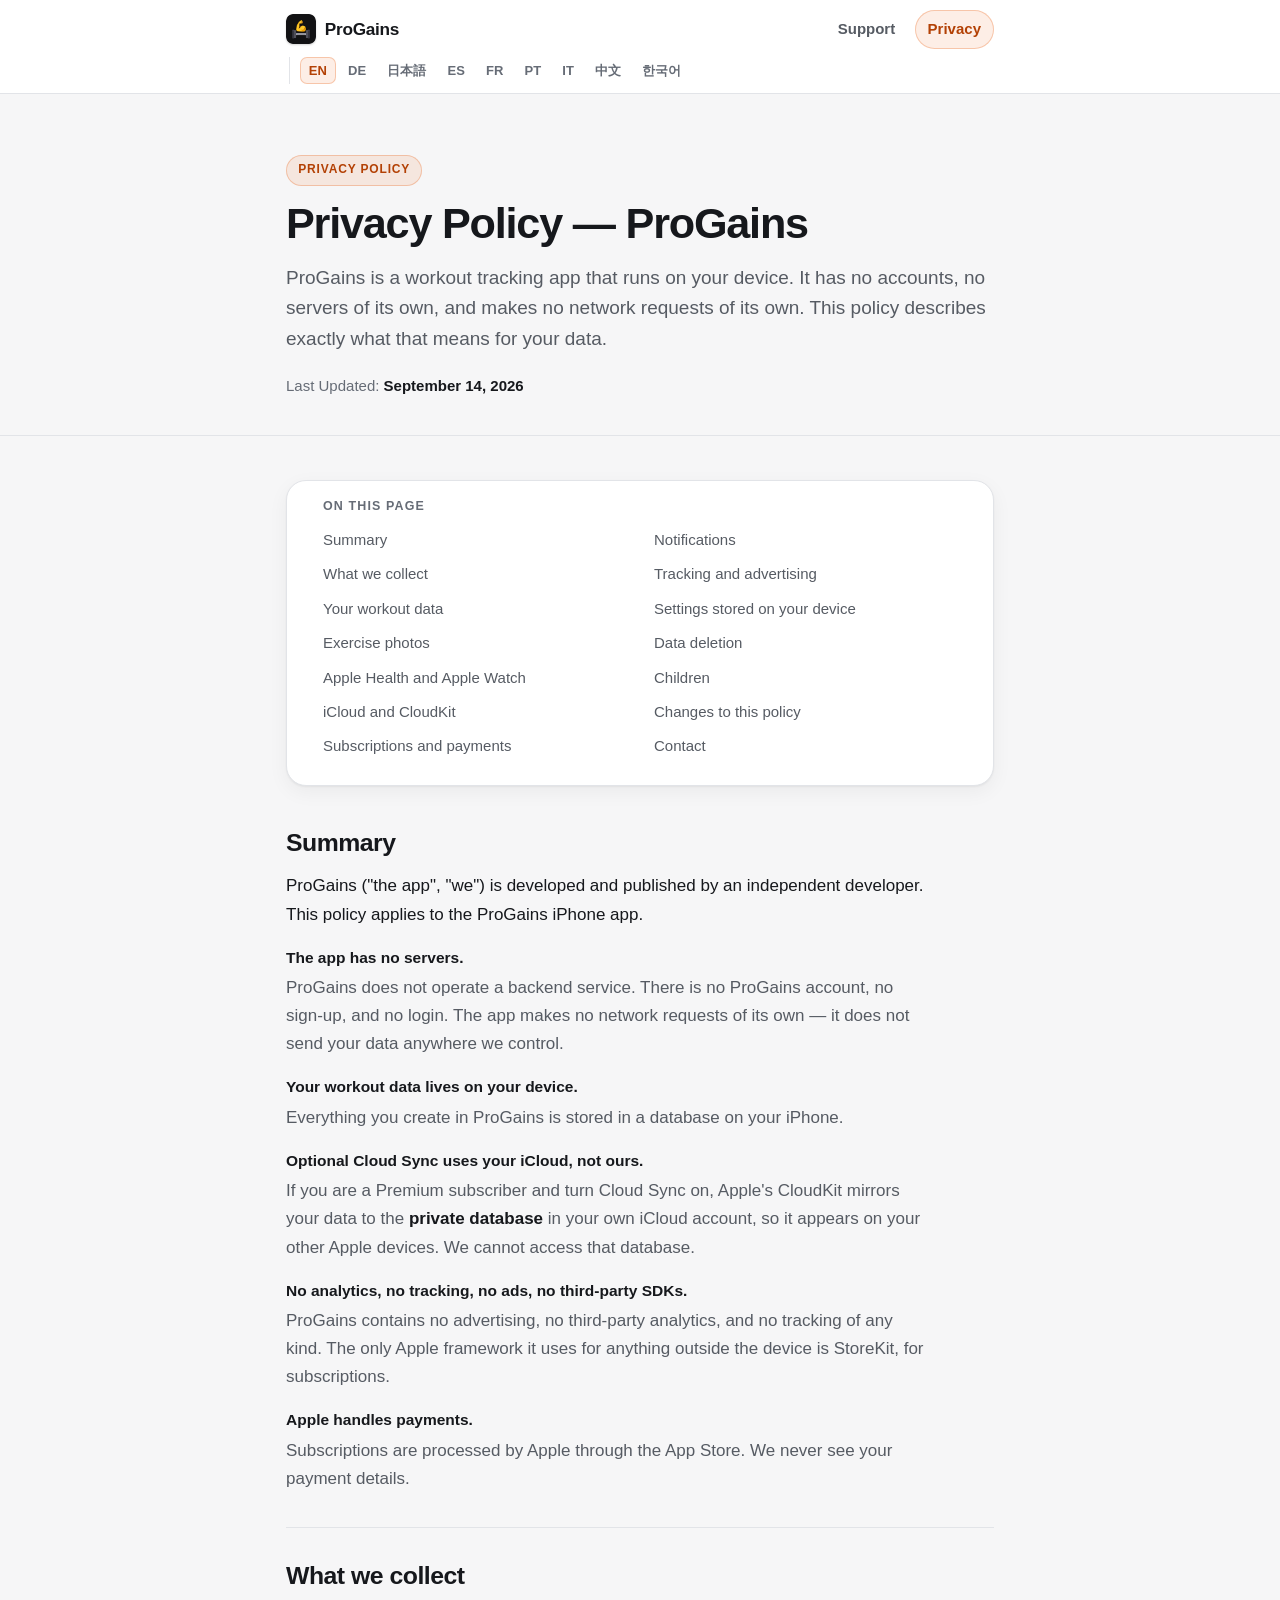
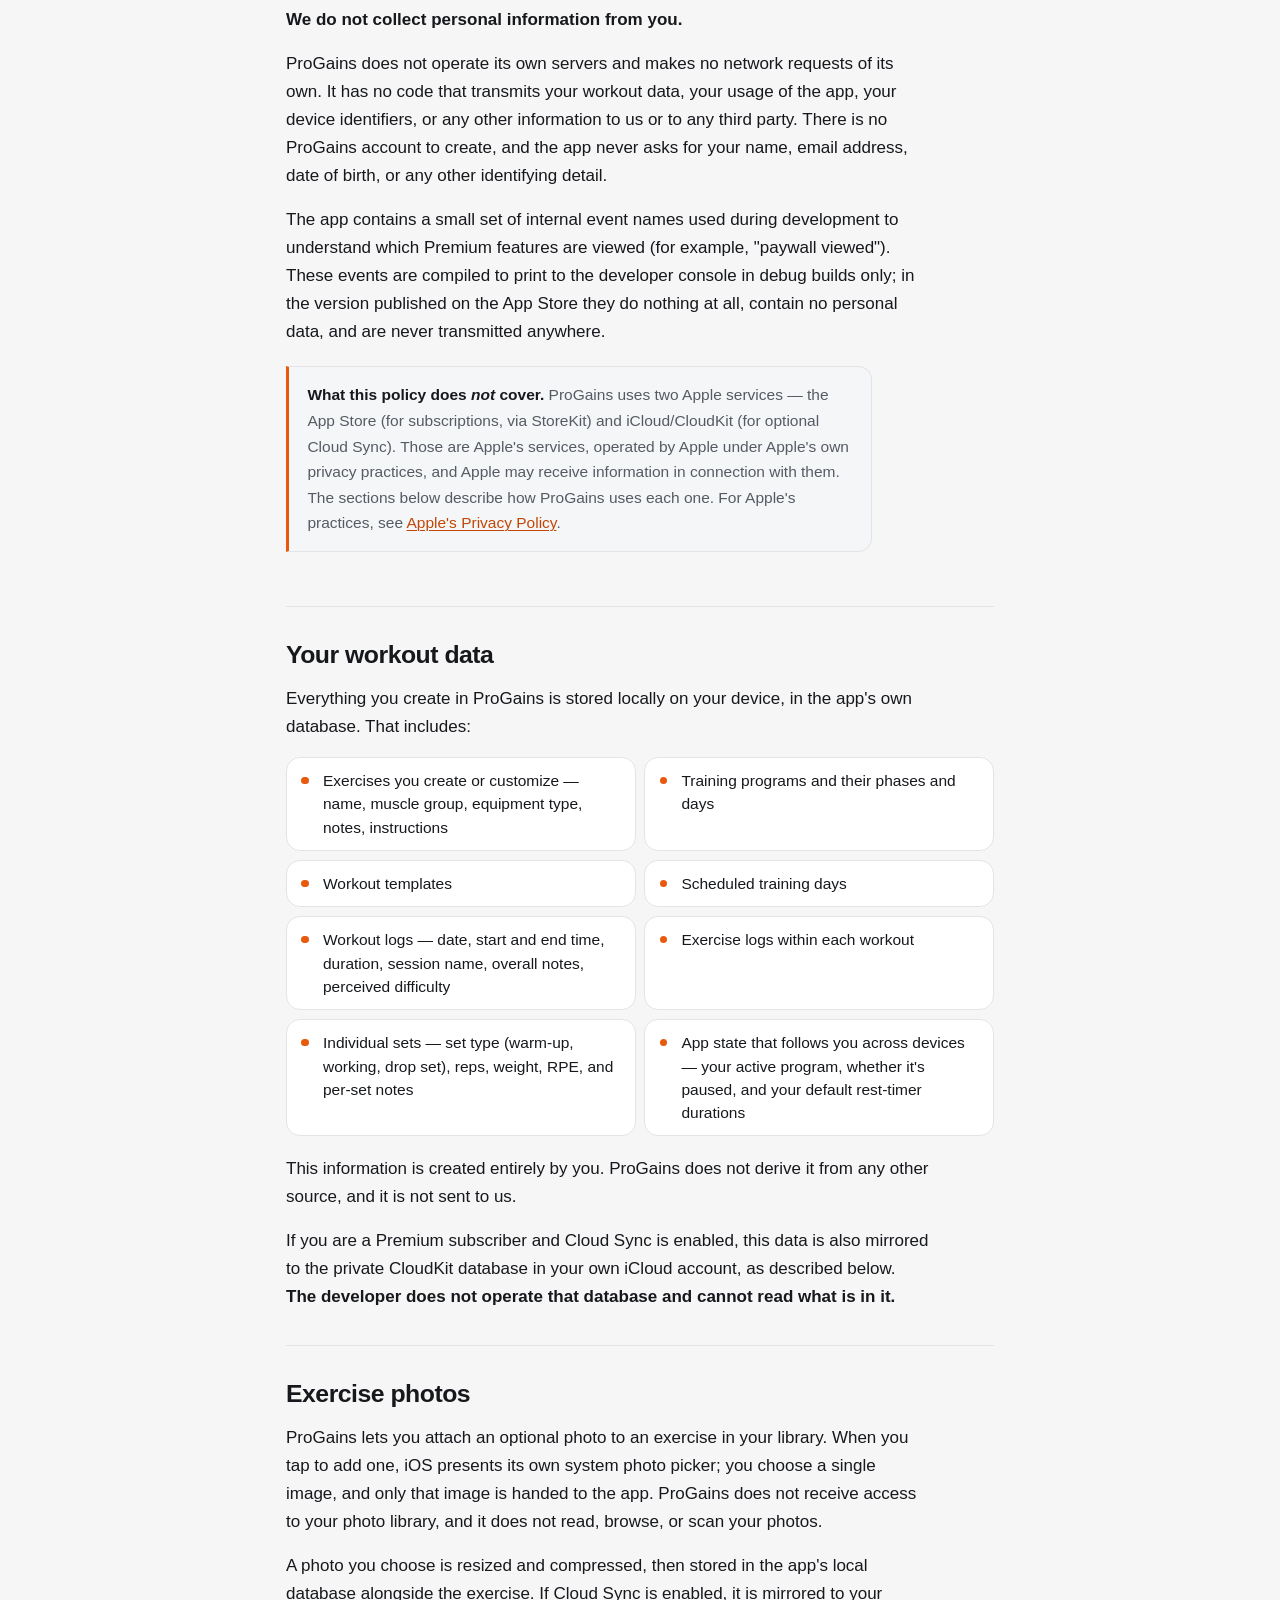
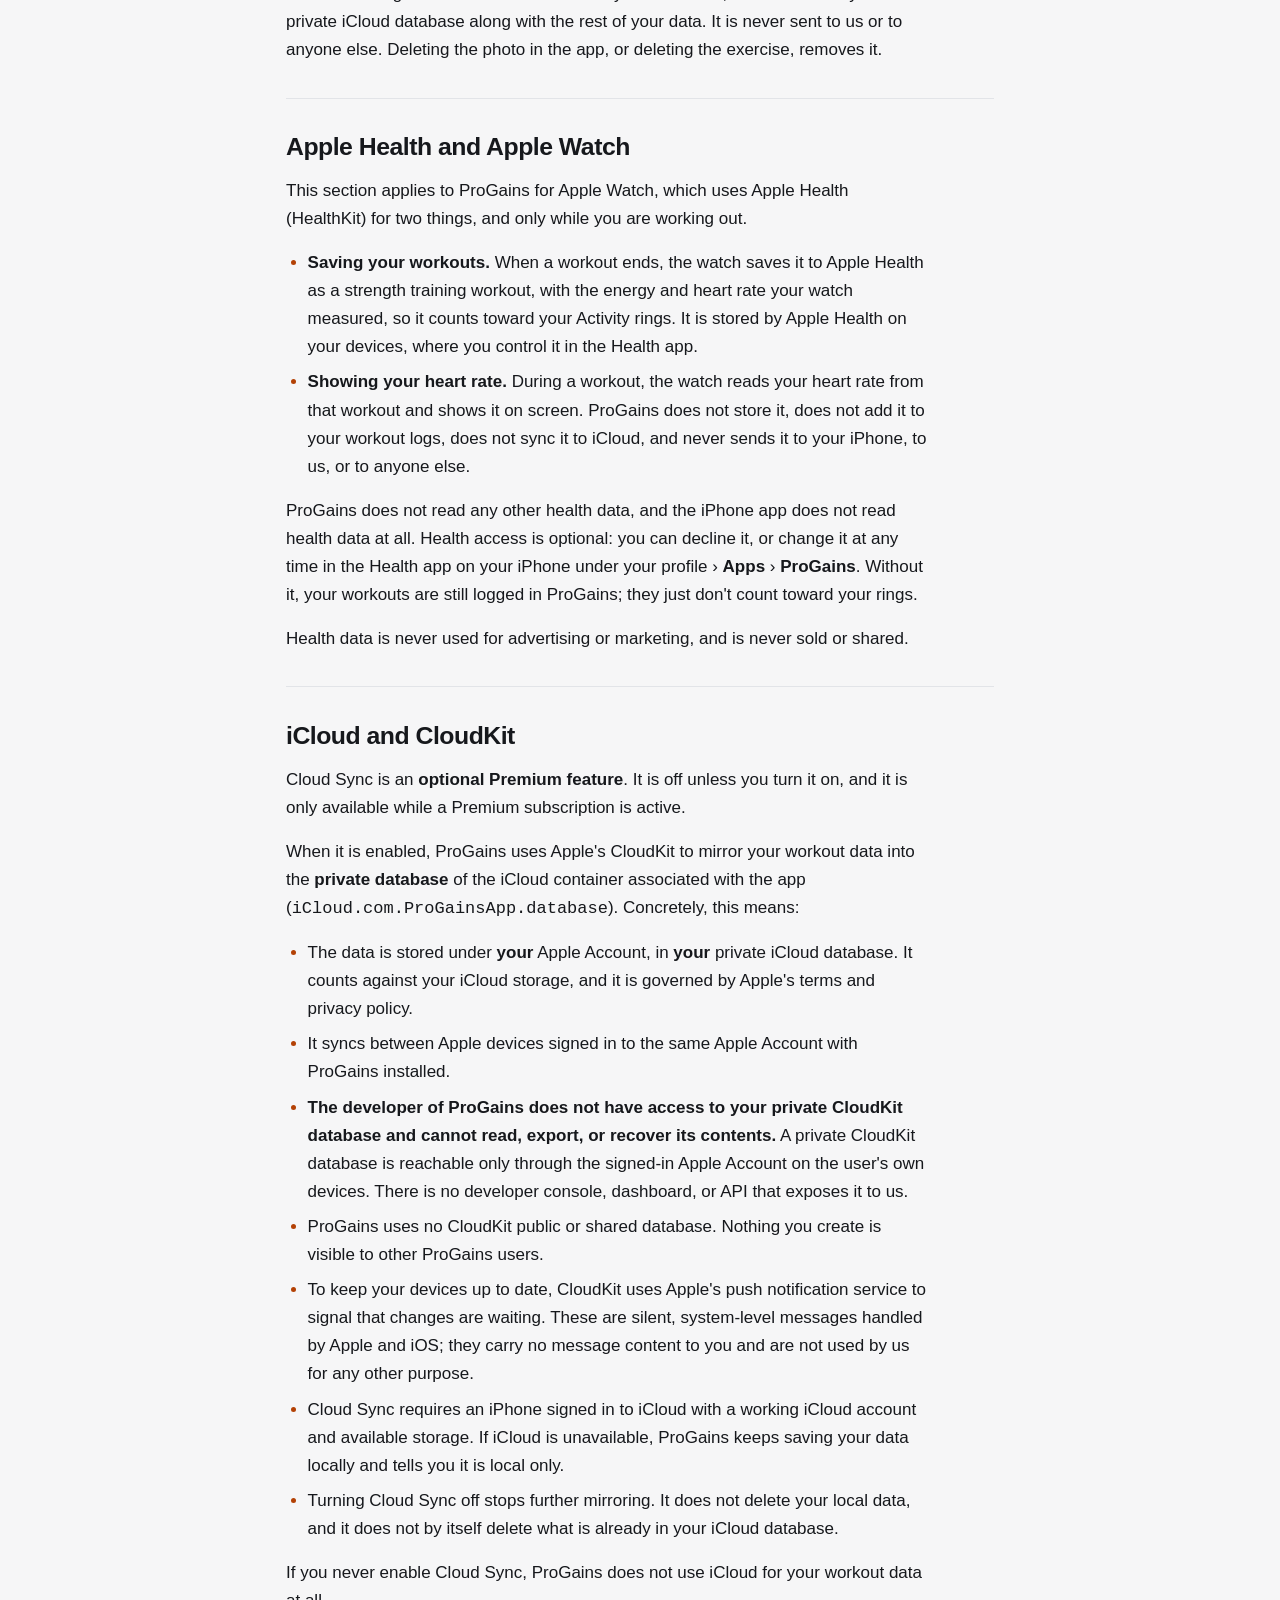
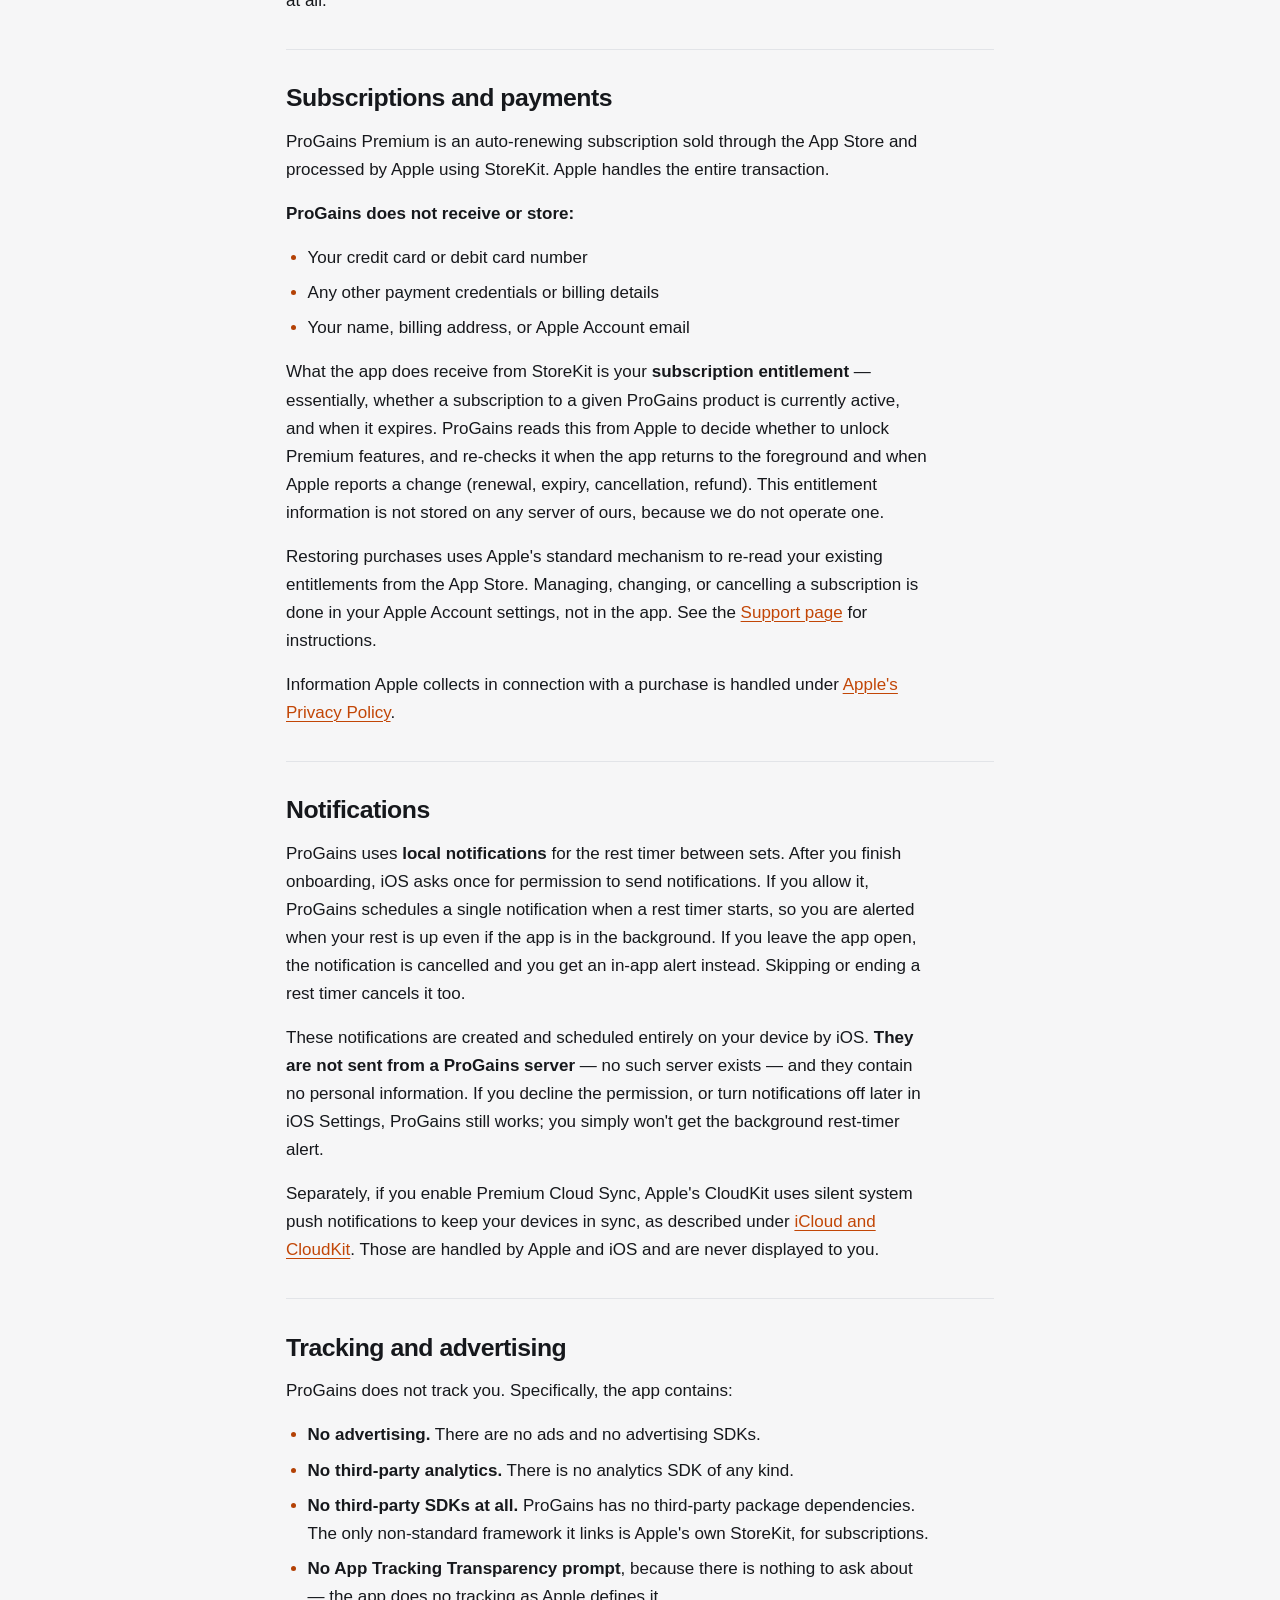
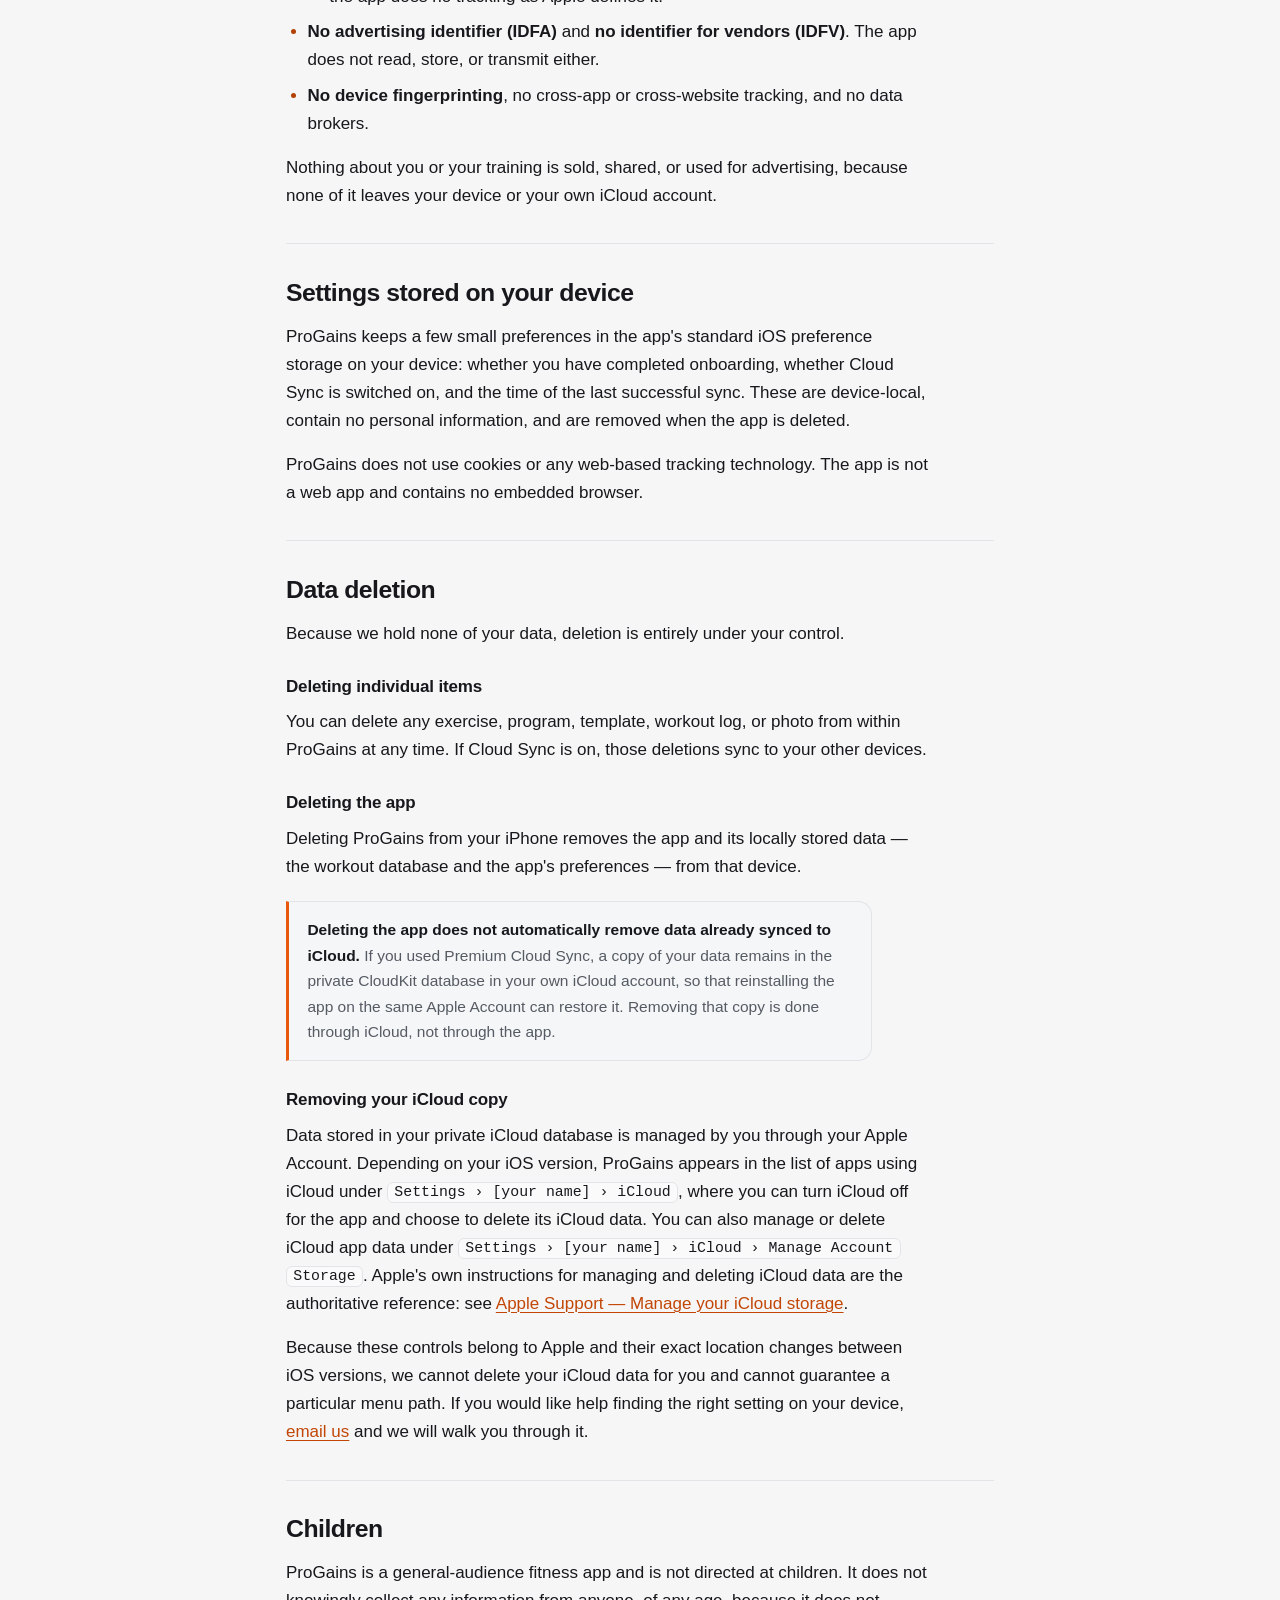
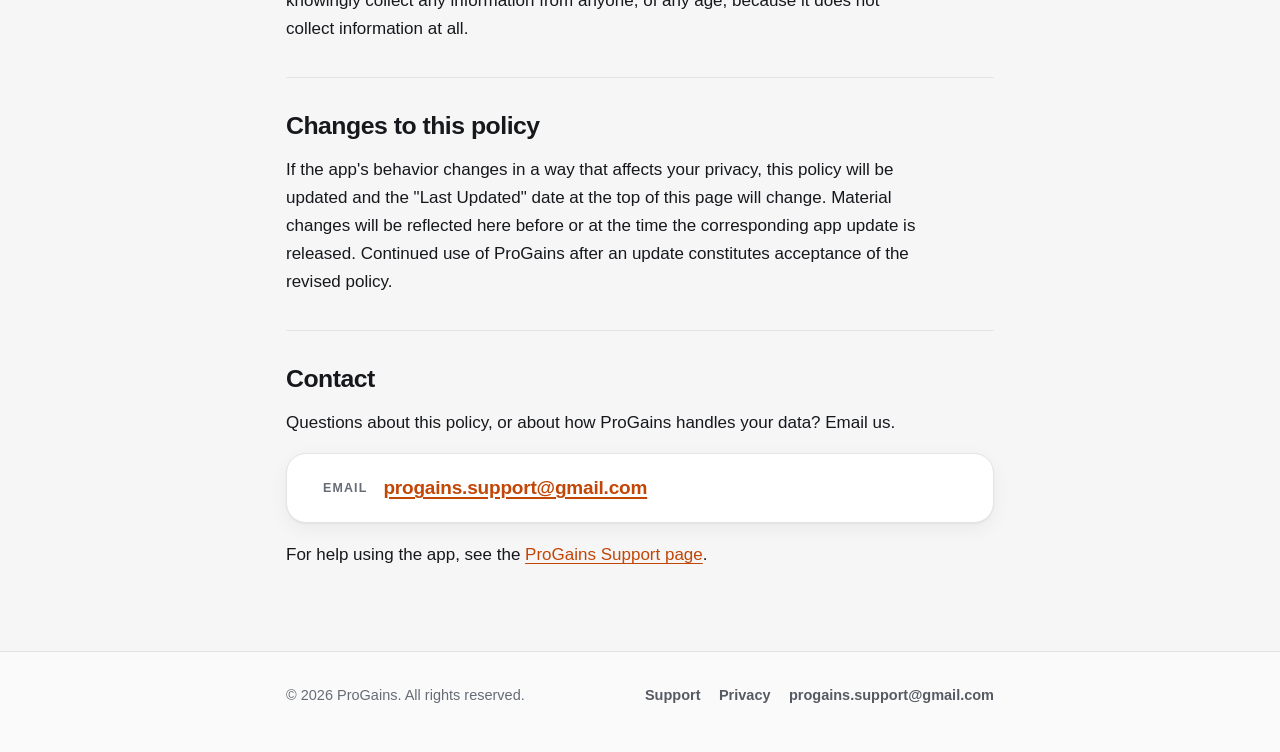
==== commit f231a0c6: "updating privacy for healthkit" ====
--- a/privacy/index.html
+++ b/privacy/index.html
@@ -46,7 +46,7 @@
 <p class="eyebrow">Privacy Policy</p>
 <h1>Privacy Policy — ProGains</h1>
 <p class="lede">ProGains is a workout tracking app that runs on your device. It has no accounts, no servers of its own, and makes no network requests of its own. This policy describes exactly what that means for your data.</p>
-<p class="updated">Last Updated: <strong>August 23, 2026</strong></p>
+<p class="updated">Last Updated: <strong>September 14, 2026</strong></p>
 </div></div>
 <main id="main-en"><div class="wrap">
 <nav class="toc" aria-label="On this page"><h2>On this page</h2><ol>
@@ -54,6 +54,7 @@
 <li><a href="#collect-en">What we collect</a></li>
 <li><a href="#workout-data-en">Your workout data</a></li>
 <li><a href="#photos-en">Exercise photos</a></li>
+<li><a href="#health-en">Apple Health and Apple Watch</a></li>
 <li><a href="#icloud-en">iCloud and CloudKit</a></li>
 <li><a href="#subscriptions-en">Subscriptions and payments</a></li>
 <li><a href="#notifications-en">Notifications</a></li>
@@ -98,6 +99,13 @@
 <p>If you are a Premium subscriber and Cloud Sync is enabled, this data is also mirrored to the private CloudKit database in your own iCloud account, as described below. <strong>The developer does not operate that database and cannot read what is in it.</strong></p></section>
 <section id="photos-en"><h2>Exercise photos</h2><p>ProGains lets you attach an optional photo to an exercise in your library. When you tap to add one, iOS presents its own system photo picker; you choose a single image, and only that image is handed to the app. ProGains does not receive access to your photo library, and it does not read, browse, or scan your photos.</p>
 <p>A photo you choose is resized and compressed, then stored in the app's local database alongside the exercise. If Cloud Sync is enabled, it is mirrored to your private iCloud database along with the rest of your data. It is never sent to us or to anyone else. Deleting the photo in the app, or deleting the exercise, removes it.</p></section>
+<section id="health-en"><h2>Apple Health and Apple Watch</h2><p>This section applies to ProGains for Apple Watch, which uses Apple Health (HealthKit) for two things, and only while you are working out.</p>
+<ul>
+<li><strong>Saving your workouts.</strong> When a workout ends, the watch saves it to Apple Health as a strength training workout, with the energy and heart rate your watch measured, so it counts toward your Activity rings. It is stored by Apple Health on your devices, where you control it in the Health app.</li>
+<li><strong>Showing your heart rate.</strong> During a workout, the watch reads your heart rate from that workout and shows it on screen. ProGains does not store it, does not add it to your workout logs, does not sync it to iCloud, and never sends it to your iPhone, to us, or to anyone else.</li>
+</ul>
+<p>ProGains does not read any other health data, and the iPhone app does not read health data at all. Health access is optional: you can decline it, or change it at any time in the Health app on your iPhone under your profile › <strong>Apps</strong> › <strong>ProGains</strong>. Without it, your workouts are still logged in ProGains; they just don't count toward your rings.</p>
+<p>Health data is never used for advertising or marketing, and is never sold or shared.</p></section>
 <section id="icloud-en"><h2>iCloud and CloudKit</h2><p>Cloud Sync is an <strong>optional Premium feature</strong>. It is off unless you turn it on, and it is only available while a Premium subscription is active.</p>
 <p>When it is enabled, ProGains uses Apple's CloudKit to mirror your workout data into the <strong>private database</strong> of the iCloud container associated with the app (<code>iCloud.com.ProGainsApp.database</code>). Concretely, this means:</p>
 <ul>
@@ -173,7 +181,7 @@
 <p class="eyebrow">Datenschutzerklärung</p>
 <h1>Datenschutzerklärung – ProGains</h1>
 <p class="lede">ProGains ist eine Workout-Tracking-App, die auf deinem Gerät läuft. Sie hat keine Konten, keine eigenen Server und stellt keine eigenen Netzwerkanfragen. Diese Erklärung beschreibt genau, was das für deine Daten bedeutet.</p>
-<p class="updated">Zuletzt aktualisiert: <strong>23. August 2026</strong></p>
+<p class="updated">Zuletzt aktualisiert: <strong>14. September 2026</strong></p>
 </div></div>
 <main id="main-de"><div class="wrap">
 <nav class="toc" aria-label="Auf dieser Seite"><h2>Auf dieser Seite</h2><ol>
@@ -181,6 +189,7 @@
 <li><a href="#collect-de">Was wir erheben</a></li>
 <li><a href="#workout-data-de">Deine Trainingsdaten</a></li>
 <li><a href="#photos-de">Übungsfotos</a></li>
+<li><a href="#health-de">Apple Health und Apple Watch</a></li>
 <li><a href="#icloud-de">iCloud und CloudKit</a></li>
 <li><a href="#subscriptions-de">Abos und Zahlungen</a></li>
 <li><a href="#notifications-de">Mitteilungen</a></li>
@@ -226,6 +235,13 @@
 <p>Wenn du ein Premium-Abo hast und Cloud-Sync eingeschaltet ist, werden diese Daten zusätzlich in die private CloudKit-Datenbank deines eigenen iCloud-Accounts gespiegelt, wie unten beschrieben. <strong>Der Entwickler betreibt diese Datenbank nicht und kann ihren Inhalt nicht lesen.</strong></p></section>
 <section id="photos-de"><h2>Übungsfotos</h2><p>In ProGains kannst du einer Übung in deiner Bibliothek optional ein Foto hinzufügen. Wenn du zum Hinzufügen tippst, zeigt iOS seine eigene System-Fotoauswahl; du wählst ein einzelnes Bild aus, und nur dieses Bild wird an die App übergeben. ProGains erhält keinen Zugriff auf deine Fotomediathek und liest, durchsucht oder scannt deine Fotos nicht.</p>
 <p>Ein Foto, das du auswählst, wird verkleinert und komprimiert und dann zusammen mit der Übung in der lokalen Datenbank der App gespeichert. Wenn Cloud-Sync eingeschaltet ist, wird es zusammen mit deinen übrigen Daten in deine private iCloud-Datenbank gespiegelt. Es wird nie an uns oder an jemand anderen gesendet. Wenn du das Foto in der App löschst oder die Übung löschst, wird es entfernt.</p></section>
+<section id="health-de"><h2>Apple Health und Apple Watch</h2><p>Dieser Abschnitt gilt für ProGains auf der Apple Watch. Die App nutzt Apple Health (HealthKit) für zwei Dinge – und nur während du trainierst.</p>
+<ul>
+<li><strong>Speichern deiner Trainings.</strong> Wenn ein Training endet, speichert die Watch es in Apple Health als Krafttraining, zusammen mit der Energie und der Herzfrequenz, die deine Watch gemessen hat, damit es für deine Aktivitätsringe zählt. Apple Health bewahrt es auf deinen Geräten auf, wo du es in der Health-App verwaltest.</li>
+<li><strong>Anzeigen deiner Herzfrequenz.</strong> Während eines Trainings liest die Watch deine Herzfrequenz aus diesem Training und zeigt sie auf dem Display an. ProGains speichert sie nicht, fügt sie nicht zu deinen Trainingsprotokollen hinzu, synchronisiert sie nicht mit iCloud und sendet sie nie an dein iPhone, an uns oder an Dritte.</li>
+</ul>
+<p>ProGains liest keine anderen Gesundheitsdaten, und die iPhone-App liest überhaupt keine Gesundheitsdaten. Der Zugriff auf Health ist freiwillig: Du kannst ihn ablehnen oder jederzeit in der Health-App auf deinem iPhone unter deinem Profil › <strong>Apps</strong> › <strong>ProGains</strong> ändern. Ohne ihn werden deine Trainings trotzdem in ProGains protokolliert – sie zählen nur nicht für deine Ringe.</p>
+<p>Gesundheitsdaten werden nie für Werbung oder Marketing verwendet und nie verkauft oder weitergegeben.</p></section>
 <section id="icloud-de"><h2>iCloud und CloudKit</h2><p>Cloud-Sync ist eine <strong>optionale Premium-Funktion</strong>. Sie ist aus, solange du sie nicht einschaltest, und sie ist nur verfügbar, solange ein Premium-Abo aktiv ist.</p>
 <p>Wenn sie eingeschaltet ist, nutzt ProGains Apples CloudKit, um deine Trainingsdaten in die <strong>private Datenbank</strong> des zur App gehörenden iCloud-Containers zu spiegeln (<code>iCloud.com.ProGainsApp.database</code>). Konkret bedeutet das:</p>
 <ul>
@@ -301,7 +317,7 @@
 <p class="eyebrow">プライバシーポリシー</p>
 <h1>プライバシーポリシー — ProGains</h1>
 <p class="lede">ProGains は、お使いのデバイス上で動作するワークアウト記録アプリです。アカウントはなく、独自のサーバーも持たず、独自のネットワーク通信も行いません。本ポリシーでは、それがお客様のデータにとって具体的に何を意味するのかを説明します。</p>
-<p class="updated">最終更新日: <strong>2026年8月23日</strong></p>
+<p class="updated">最終更新日: <strong>2026年9月14日</strong></p>
 </div></div>
 <main id="main-ja"><div class="wrap">
 <nav class="toc" aria-label="このページの内容"><h2>このページの内容</h2><ol>
@@ -309,6 +325,7 @@
 <li><a href="#collect-ja">収集する情報</a></li>
 <li><a href="#workout-data-ja">お客様のワークアウトデータ</a></li>
 <li><a href="#photos-ja">エクササイズの写真</a></li>
+<li><a href="#health-ja">Apple ヘルスケアとApple Watch</a></li>
 <li><a href="#icloud-ja">iCloud と CloudKit</a></li>
 <li><a href="#subscriptions-ja">サブスクリプションと支払い</a></li>
 <li><a href="#notifications-ja">通知</a></li>
@@ -354,6 +371,13 @@
 <p>プレミアム会員の方がクラウド同期を有効にしている場合、このデータは以下に説明するとおり、ご自身の iCloud アカウント内のプライベート CloudKit データベースにもミラーリングされます。<strong>開発者はそのデータベースを運用しておらず、その内容を読むこともできません。</strong></p></section>
 <section id="photos-ja"><h2>エクササイズの写真</h2><p>ProGains では、ライブラリ内のエクササイズに写真を任意で添付できます。追加をタップすると、iOS が独自のシステム写真ピッカーを表示します。お客様が 1 枚の画像を選び、その画像だけがアプリに渡されます。ProGains が写真ライブラリへのアクセス権を得ることはなく、写真を読み取ったり、閲覧したり、スキャンしたりすることもありません。</p>
 <p>選んだ写真はサイズ変更と圧縮が行われ、エクササイズとともにアプリのローカルデータベースに保存されます。クラウド同期が有効な場合は、他のデータと同様に、ご自身のプライベートな iCloud データベースへミラーリングされます。当方や他の誰かに送信されることは一切ありません。アプリ内で写真を削除するか、エクササイズを削除すると、写真も削除されます。</p></section>
+<section id="health-ja"><h2>Apple ヘルスケアとApple Watch</h2><p>このセクションは、Apple Watch版ProGainsに適用されます。Apple Watch版は、トレーニング中に限り、次の2つの目的でApple ヘルスケア（HealthKit）を使用します。</p>
+<ul>
+<li><strong>ワークアウトの保存。</strong>ワークアウトが終了すると、Apple Watchが測定した消費エネルギーと心拍数とともに、筋力トレーニングとしてApple ヘルスケアに保存し、アクティビティリングに反映させます。データはApple ヘルスケアによってお使いのデバイスに保存され、ヘルスケアアプリで管理できます。</li>
+<li><strong>心拍数の表示。</strong>ワークアウト中、Apple Watchはそのワークアウトから心拍数を読み取り、画面に表示します。ProGainsが心拍数を保存したり、ワークアウト記録に追加したり、iCloudに同期したりすることはなく、iPhone、開発者、その他の第三者に送信することもありません。</li>
+</ul>
+<p>ProGainsがほかのヘルスケアデータを読み取ることはなく、iPhone版アプリはヘルスケアデータを一切読み取りません。ヘルスケアへのアクセスは任意です。許可しないことも、iPhoneのヘルスケアアプリでプロフィール › <strong>App</strong> › <strong>ProGains</strong> からいつでも変更することもできます。許可しなくてもワークアウトはProGainsに記録されますが、アクティビティリングには反映されません。</p>
+<p>ヘルスケアデータが広告やマーケティングに使われることはなく、販売や共有されることもありません。</p></section>
 <section id="icloud-ja"><h2>iCloud と CloudKit</h2><p>クラウド同期は <strong>任意のプレミアム機能</strong> です。ご自身でオンにしない限りオフのままで、プレミアムのサブスクリプションが有効な間のみ利用できます。</p>
 <p>有効にすると、ProGains は Apple の CloudKit を使用して、ワークアウトデータを <strong>プライベートデータベース</strong>（本アプリに関連付けられた iCloud コンテナ <code>iCloud.com.ProGainsApp.database</code> 内）にミラーリングします。具体的には次のとおりです:</p>
 <ul>
@@ -429,7 +453,7 @@
 <p class="eyebrow">Política de Privacidad</p>
 <h1>Política de Privacidad — ProGains</h1>
 <p class="lede">ProGains es una app de seguimiento de entrenamientos que funciona en tu dispositivo. No tiene cuentas, no tiene servidores propios y no hace peticiones de red propias. Esta política describe exactamente qué significa eso para tus datos.</p>
-<p class="updated">Última actualización: <strong>23 de agosto de 2026</strong></p>
+<p class="updated">Última actualización: <strong>14 de septiembre de 2026</strong></p>
 </div></div>
 <main id="main-es"><div class="wrap">
 <nav class="toc" aria-label="En esta página"><h2>En esta página</h2><ol>
@@ -437,6 +461,7 @@
 <li><a href="#collect-es">Qué recopilamos</a></li>
 <li><a href="#workout-data-es">Tus datos de entrenamiento</a></li>
 <li><a href="#photos-es">Fotos de los ejercicios</a></li>
+<li><a href="#health-es">Apple Salud y Apple Watch</a></li>
 <li><a href="#icloud-es">iCloud y CloudKit</a></li>
 <li><a href="#subscriptions-es">Suscripciones y pagos</a></li>
 <li><a href="#notifications-es">Notificaciones</a></li>
@@ -482,6 +507,13 @@
 <p>Si eres suscriptor Premium y la Sincronización en la nube está activada, estos datos también se replican en la base de datos privada de CloudKit de tu propia cuenta de iCloud, tal y como se describe más abajo. <strong>El desarrollador no gestiona esa base de datos y no puede leer lo que hay en ella.</strong></p></section>
 <section id="photos-es"><h2>Fotos de los ejercicios</h2><p>ProGains te permite adjuntar una foto opcional a un ejercicio de tu biblioteca. Cuando tocas para añadir una, iOS muestra su propio selector de fotos del sistema; tú eliges una sola imagen y solo esa imagen se le entrega a la app. ProGains no obtiene acceso a tu fototeca, y no lee, explora ni analiza tus fotos.</p>
 <p>La foto que elijas se redimensiona y se comprime, y después se guarda en la base de datos local de la app junto al ejercicio. Si la Sincronización en la nube está activada, se replica en tu base de datos privada de iCloud junto con el resto de tus datos. Nunca se nos envía a nosotros ni a nadie más. Si borras la foto en la app, o borras el ejercicio, la foto se elimina.</p></section>
+<section id="health-es"><h2>Apple Salud y Apple Watch</h2><p>Esta sección se aplica a ProGains para Apple Watch, que usa Apple Salud (HealthKit) para dos cosas, y solo mientras entrenas.</p>
+<ul>
+<li><strong>Guardar tus entrenamientos.</strong> Cuando termina un entrenamiento, el reloj lo guarda en Apple Salud como entrenamiento de fuerza, con la energía y la frecuencia cardiaca que midió tu reloj, para que cuente para tus anillos de Actividad. Apple Salud lo guarda en tus dispositivos, donde lo controlas desde la app Salud.</li>
+<li><strong>Mostrar tu frecuencia cardiaca.</strong> Durante un entrenamiento, el reloj lee tu frecuencia cardiaca de ese entrenamiento y la muestra en pantalla. ProGains no la guarda, no la añade a tus registros de entrenamiento, no la sincroniza con iCloud y nunca la envía a tu iPhone, a nosotros ni a nadie más.</li>
+</ul>
+<p>ProGains no lee ningún otro dato de salud, y la app del iPhone no lee datos de salud en absoluto. El acceso a Salud es opcional: puedes rechazarlo o cambiarlo cuando quieras en la app Salud del iPhone, en tu perfil › <strong>Apps</strong> › <strong>ProGains</strong>. Sin él, tus entrenamientos se siguen registrando en ProGains; simplemente no cuentan para tus anillos.</p>
+<p>Los datos de salud nunca se usan para publicidad ni marketing, y nunca se venden ni se comparten.</p></section>
 <section id="icloud-es"><h2>iCloud y CloudKit</h2><p>La Sincronización en la nube es una <strong>función Premium opcional</strong>. Está desactivada salvo que tú la actives, y solo está disponible mientras haya una suscripción Premium activa.</p>
 <p>Cuando está activada, ProGains usa CloudKit de Apple para replicar tus datos de entrenamiento en la <strong>base de datos privada</strong> del contenedor de iCloud asociado a la app (<code>iCloud.com.ProGainsApp.database</code>). En concreto, esto significa que:</p>
 <ul>
@@ -557,7 +589,7 @@
 <p class="eyebrow">Politique de confidentialité</p>
 <h1>Politique de confidentialité — ProGains</h1>
 <p class="lede">ProGains est une app de suivi d'entraînement qui fonctionne sur votre appareil. Elle n'a ni comptes, ni serveurs qui lui soient propres, et n'effectue aucune requête réseau qui lui soit propre. Cette politique décrit précisément ce que cela signifie pour vos données.</p>
-<p class="updated">Dernière mise à jour : <strong>23 août 2026</strong></p>
+<p class="updated">Dernière mise à jour : <strong>14 septembre 2026</strong></p>
 </div></div>
 <main id="main-fr"><div class="wrap">
 <nav class="toc" aria-label="Sur cette page"><h2>Sur cette page</h2><ol>
@@ -565,6 +597,7 @@
 <li><a href="#collect-fr">Ce que nous collectons</a></li>
 <li><a href="#workout-data-fr">Vos données d'entraînement</a></li>
 <li><a href="#photos-fr">Photos d'exercice</a></li>
+<li><a href="#health-fr">Apple Santé et Apple Watch</a></li>
 <li><a href="#icloud-fr">iCloud et CloudKit</a></li>
 <li><a href="#subscriptions-fr">Abonnements et paiements</a></li>
 <li><a href="#notifications-fr">Notifications</a></li>
@@ -610,6 +643,13 @@
 <p>Si vous êtes abonné Premium et que la Synchronisation iCloud est activée, ces données sont également répliquées dans la base de données CloudKit privée de votre propre compte iCloud, comme décrit ci-dessous. <strong>Le développeur n'exploite pas cette base de données et ne peut pas en lire le contenu.</strong></p></section>
 <section id="photos-fr"><h2>Photos d'exercice</h2><p>ProGains vous permet d'associer une photo facultative à un exercice de votre bibliothèque. Lorsque vous touchez pour en ajouter une, iOS affiche son propre sélecteur de photos système ; vous choisissez une seule image, et seule cette image est transmise à l'app. ProGains n'obtient pas l'accès à votre photothèque, et ne lit, ne parcourt ni n'analyse vos photos.</p>
 <p>La photo que vous choisissez est redimensionnée et compressée, puis stockée dans la base de données locale de l'app, à côté de l'exercice. Si la Synchronisation iCloud est activée, elle est répliquée dans votre base de données iCloud privée avec le reste de vos données. Elle n'est jamais transmise ni à nous ni à qui que ce soit d'autre. Supprimer la photo dans l'app, ou supprimer l'exercice, la retire.</p></section>
+<section id="health-fr"><h2>Apple Santé et Apple Watch</h2><p>Cette section concerne ProGains pour Apple Watch, qui utilise Apple Santé (HealthKit) pour deux choses, et uniquement pendant votre entraînement.</p>
+<ul>
+<li><strong>Enregistrer vos séances.</strong> À la fin d’une séance, la montre l’enregistre dans Apple Santé comme séance de musculation, avec l’énergie et la fréquence cardiaque mesurées par votre montre, afin qu’elle compte pour vos anneaux d’Activité. Apple Santé la conserve sur vos appareils, où vous la gérez dans l’app Santé.</li>
+<li><strong>Afficher votre fréquence cardiaque.</strong> Pendant une séance, la montre lit votre fréquence cardiaque à partir de cette séance et l’affiche à l’écran. ProGains ne la conserve pas, ne l’ajoute pas à vos historiques de séances, ne la synchronise pas avec iCloud et ne l’envoie jamais à votre iPhone, à nous ni à quiconque.</li>
+</ul>
+<p>ProGains ne lit aucune autre donnée de santé, et l’app iPhone ne lit aucune donnée de santé. L’accès à Santé est facultatif : vous pouvez le refuser ou le modifier à tout moment dans l’app Santé de votre iPhone, dans votre profil › <strong>Apps</strong> › <strong>ProGains</strong>. Sans cet accès, vos séances sont toujours enregistrées dans ProGains ; elles ne comptent simplement pas pour vos anneaux.</p>
+<p>Les données de santé ne sont jamais utilisées à des fins publicitaires ou marketing, et ne sont jamais vendues ni partagées.</p></section>
 <section id="icloud-fr"><h2>iCloud et CloudKit</h2><p>La Synchronisation iCloud est une <strong>fonctionnalité Premium facultative</strong>. Elle est désactivée tant que vous ne l'activez pas, et elle n'est disponible que tant qu'un abonnement Premium est actif.</p>
 <p>Lorsqu'elle est activée, ProGains utilise CloudKit d'Apple pour répliquer vos données d'entraînement dans la <strong>base de données privée</strong> du conteneur iCloud associé à l'app (<code>iCloud.com.ProGainsApp.database</code>). Concrètement, cela signifie que :</p>
 <ul>
@@ -685,7 +725,7 @@
 <p class="eyebrow">Política de Privacidade</p>
 <h1>Política de Privacidade — ProGains</h1>
 <p class="lede">O ProGains é um app de registro de treinos que roda no seu dispositivo. Ele não tem contas, não tem servidores próprios e não faz requisições de rede próprias. Esta política descreve exatamente o que isso significa para os seus dados.</p>
-<p class="updated">Última atualização: <strong>23 de agosto de 2026</strong></p>
+<p class="updated">Última atualização: <strong>14 de setembro de 2026</strong></p>
 </div></div>
 <main id="main-pt"><div class="wrap">
 <nav class="toc" aria-label="Nesta página"><h2>Nesta página</h2><ol>
@@ -693,6 +733,7 @@
 <li><a href="#collect-pt">O que coletamos</a></li>
 <li><a href="#workout-data-pt">Os seus dados de treino</a></li>
 <li><a href="#photos-pt">Fotos dos exercícios</a></li>
+<li><a href="#health-pt">Apple Saúde e Apple Watch</a></li>
 <li><a href="#icloud-pt">iCloud e CloudKit</a></li>
 <li><a href="#subscriptions-pt">Assinaturas e pagamentos</a></li>
 <li><a href="#notifications-pt">Notificações</a></li>
@@ -738,6 +779,13 @@
 <p>Se você for assinante Premium e a Sincronização na nuvem estiver ativada, esses dados também são espelhados no banco de dados privado do CloudKit da sua própria conta do iCloud, como descrito abaixo. <strong>O desenvolvedor não opera esse banco de dados e não consegue ler o que há nele.</strong></p></section>
 <section id="photos-pt"><h2>Fotos dos exercícios</h2><p>O ProGains permite que você anexe uma foto opcional a um exercício da sua biblioteca. Quando você toca para adicionar uma, o iOS apresenta o próprio seletor de fotos do sistema; você escolhe uma única imagem, e somente essa imagem é entregue ao app. O ProGains não recebe acesso à sua fototeca e não lê, não percorre e não examina as suas fotos.</p>
 <p>A foto que você escolhe é redimensionada e comprimida e depois armazenada no banco de dados local do app, junto com o exercício. Se a Sincronização na nuvem estiver ativada, ela é espelhada no seu banco de dados privado do iCloud junto com o restante dos seus dados. Ela nunca é enviada para nós nem para mais ninguém. Apagar a foto no app, ou apagar o exercício, a remove.</p></section>
+<section id="health-pt"><h2>Apple Saúde e Apple Watch</h2><p>Esta seção se aplica ao ProGains para Apple Watch, que usa o Apple Saúde (HealthKit) para duas coisas, e apenas enquanto você treina.</p>
+<ul>
+<li><strong>Salvar seus treinos.</strong> Quando um treino termina, o relógio o salva no Apple Saúde como treino de força, com a energia e a frequência cardíaca que o relógio mediu, para que conte para seus anéis de Atividade. O Apple Saúde o guarda nos seus dispositivos, onde você o controla pelo app Saúde.</li>
+<li><strong>Mostrar sua frequência cardíaca.</strong> Durante um treino, o relógio lê sua frequência cardíaca desse treino e a exibe na tela. O ProGains não a armazena, não a adiciona aos seus registros de treino, não a sincroniza com o iCloud e nunca a envia para o seu iPhone, para nós ou para qualquer outra pessoa.</li>
+</ul>
+<p>O ProGains não lê nenhum outro dado de saúde, e o app para iPhone não lê dados de saúde de forma alguma. O acesso ao Saúde é opcional: você pode recusá-lo ou alterá-lo a qualquer momento no app Saúde do iPhone, em seu perfil › <strong>Apps</strong> › <strong>ProGains</strong>. Sem ele, seus treinos continuam sendo registrados no ProGains; eles só não contam para seus anéis.</p>
+<p>Dados de saúde nunca são usados para publicidade ou marketing, e nunca são vendidos nem compartilhados.</p></section>
 <section id="icloud-pt"><h2>iCloud e CloudKit</h2><p>A Sincronização na nuvem é um <strong>recurso Premium opcional</strong>. Ela fica desligada a menos que você a ligue, e só está disponível enquanto uma assinatura Premium estiver ativa.</p>
 <p>Quando ela está ativada, o ProGains usa o CloudKit da Apple para espelhar os seus dados de treino no <strong>banco de dados privado</strong> do contêiner do iCloud associado ao app (<code>iCloud.com.ProGainsApp.database</code>). Na prática, isso significa:</p>
 <ul>
@@ -813,7 +861,7 @@
 <p class="eyebrow">Informativa sulla privacy</p>
 <h1>Informativa sulla privacy — ProGains</h1>
 <p class="lede">ProGains è un'app di monitoraggio degli allenamenti che funziona sul tuo dispositivo. Non ha account, non ha server propri e non effettua richieste di rete proprie. Questa informativa descrive esattamente che cosa significa per i tuoi dati.</p>
-<p class="updated">Ultimo aggiornamento: <strong>23 agosto 2026</strong></p>
+<p class="updated">Ultimo aggiornamento: <strong>14 settembre 2026</strong></p>
 </div></div>
 <main id="main-it"><div class="wrap">
 <nav class="toc" aria-label="In questa pagina"><h2>In questa pagina</h2><ol>
@@ -821,6 +869,7 @@
 <li><a href="#collect-it">Che cosa raccogliamo</a></li>
 <li><a href="#workout-data-it">I dati dei tuoi allenamenti</a></li>
 <li><a href="#photos-it">Foto degli esercizi</a></li>
+<li><a href="#health-it">Apple Salute e Apple Watch</a></li>
 <li><a href="#icloud-it">iCloud e CloudKit</a></li>
 <li><a href="#subscriptions-it">Abbonamenti e pagamenti</a></li>
 <li><a href="#notifications-it">Notifiche</a></li>
@@ -866,6 +915,13 @@
 <p>Se sei abbonato Premium e la Sincronizzazione cloud è attiva, questi dati vengono replicati anche nel database privato CloudKit del tuo account iCloud, come descritto più avanti. <strong>Lo sviluppatore non gestisce quel database e non può leggerne il contenuto.</strong></p></section>
 <section id="photos-it"><h2>Foto degli esercizi</h2><p>ProGains ti permette di allegare una foto opzionale a un esercizio della tua libreria. Quando tocchi per aggiungerne una, iOS mostra il proprio selettore di foto di sistema; tu scegli una singola immagine e all'app viene passata soltanto quell'immagine. ProGains non ottiene l'accesso alla tua libreria di foto e non legge, non sfoglia e non analizza le tue foto.</p>
 <p>La foto che scegli viene ridimensionata e compressa, poi conservata nel database locale dell'app insieme all'esercizio. Se la Sincronizzazione cloud è attiva, viene replicata nel tuo database iCloud privato insieme al resto dei tuoi dati. Non viene mai inviata a noi né a nessun altro. Eliminando la foto nell'app, o eliminando l'esercizio, la foto viene rimossa.</p></section>
+<section id="health-it"><h2>Apple Salute e Apple Watch</h2><p>Questa sezione riguarda ProGains per Apple Watch, che usa Apple Salute (HealthKit) per due cose, e solo mentre ti alleni.</p>
+<ul>
+<li><strong>Salvare i tuoi allenamenti.</strong> Al termine di un allenamento, l’orologio lo salva in Apple Salute come allenamento di forza, con l’energia e la frequenza cardiaca misurate dall’orologio, così conta per i tuoi anelli Attività. Apple Salute lo conserva sui tuoi dispositivi, dove lo gestisci dall’app Salute.</li>
+<li><strong>Mostrare la tua frequenza cardiaca.</strong> Durante un allenamento, l’orologio legge la tua frequenza cardiaca da quell’allenamento e la mostra sullo schermo. ProGains non la salva, non la aggiunge ai registri degli allenamenti, non la sincronizza con iCloud e non la invia mai al tuo iPhone, a noi o a chiunque altro.</li>
+</ul>
+<p>ProGains non legge nessun altro dato sanitario, e l’app per iPhone non legge alcun dato sanitario. L’accesso a Salute è facoltativo: puoi rifiutarlo o modificarlo in qualsiasi momento nell’app Salute su iPhone, nel tuo profilo › <strong>App</strong> › <strong>ProGains</strong>. Senza di esso, i tuoi allenamenti vengono comunque registrati in ProGains; semplicemente non contano per i tuoi anelli.</p>
+<p>I dati sanitari non vengono mai usati per pubblicità o marketing, e non vengono mai venduti né condivisi.</p></section>
 <section id="icloud-it"><h2>iCloud e CloudKit</h2><p>La Sincronizzazione cloud è una <strong>funzione Premium opzionale</strong>. È disattivata finché non la attivi tu ed è disponibile solo mentre un abbonamento Premium è attivo.</p>
 <p>Quando è attiva, ProGains usa CloudKit di Apple per replicare i dati dei tuoi allenamenti nel <strong>database privato</strong> del container iCloud associato all'app (<code>iCloud.com.ProGainsApp.database</code>). In concreto, questo significa che:</p>
 <ul>
@@ -941,7 +997,7 @@
 <p class="eyebrow">隐私政策</p>
 <h1>隐私政策 —— ProGains</h1>
 <p class="lede">ProGains 是一款在你的设备上运行的训练记录应用。它没有账户体系，没有自己的服务器，也不会自行发起任何网络请求。本政策将准确说明这对你的数据意味着什么。</p>
-<p class="updated">最后更新： <strong>2026年8月23日</strong></p>
+<p class="updated">最后更新： <strong>2026年9月14日</strong></p>
 </div></div>
 <main id="main-zh"><div class="wrap">
 <nav class="toc" aria-label="本页内容"><h2>本页内容</h2><ol>
@@ -949,6 +1005,7 @@
 <li><a href="#collect-zh">我们收集什么</a></li>
 <li><a href="#workout-data-zh">你的训练数据</a></li>
 <li><a href="#photos-zh">训练动作照片</a></li>
+<li><a href="#health-zh">“健康”与 Apple Watch</a></li>
 <li><a href="#icloud-zh">iCloud 与 CloudKit</a></li>
 <li><a href="#subscriptions-zh">订阅与付款</a></li>
 <li><a href="#notifications-zh">通知</a></li>
@@ -994,6 +1051,13 @@
 <p>如果你是高级版订阅用户并启用了云同步，这些数据还会按下文所述被镜像到你自己 iCloud 账户中的私有 CloudKit 数据库。<strong>开发者不运营该数据库，也无法读取其中的内容。</strong></p></section>
 <section id="photos-zh"><h2>训练动作照片</h2><p>ProGains 允许你为动作库中的动作附加一张可选的照片。当你点按添加照片时，iOS 会显示它自己的系统照片选择器；你选择一张图片，随后只有这张图片会被交给应用。ProGains 不会获得访问你照片图库的权限，也不会读取、浏览或扫描你的照片。</p>
 <p>你选择的照片会被调整尺寸并压缩，然后与该动作一起存储在应用的本地数据库中。如果启用了云同步，它会与你的其他数据一起被镜像到你的私有 iCloud 数据库。它绝不会被发送给我们或任何其他人。在应用中删除该照片，或删除该动作，即可将其移除。</p></section>
+<section id="health-zh"><h2>“健康”与 Apple Watch</h2><p>本节适用于 Apple Watch 版 ProGains。它仅在你锻炼时，出于以下两个目的使用“健康”（HealthKit）。</p>
+<ul>
+<li><strong>存储你的体能训练。</strong>体能训练结束时，手表会将其作为力量训练存储到“健康”，并附上手表测得的能量消耗和心率，使其计入你的活动圆环。这些数据由“健康”保存在你的设备上，你可以在“健康” App 中管理。</li>
+<li><strong>显示你的心率。</strong>体能训练期间，手表会从该训练中读取你的心率并显示在屏幕上。ProGains 不会存储心率，不会将其添加到你的训练记录中，不会将其同步到 iCloud，也从不会将其发送到你的 iPhone、我们或任何其他人。</li>
+</ul>
+<p>ProGains 不会读取任何其他健康数据，iPhone App 则完全不读取健康数据。访问“健康”是可选的：你可以拒绝，也可以随时在 iPhone 上的“健康” App 中，通过你的个人资料 › <strong>App</strong> › <strong>ProGains</strong> 进行更改。即使不授权，你的体能训练仍会记录在 ProGains 中，只是不会计入你的活动圆环。</p>
+<p>健康数据从不用于广告或营销，也从不被出售或共享。</p></section>
 <section id="icloud-zh"><h2>iCloud 与 CloudKit</h2><p>云同步是一项<strong>可选的高级版功能</strong>。除非你主动开启，否则它处于关闭状态，并且仅在高级版订阅有效期间可用。</p>
 <p>启用后，ProGains 会使用 Apple 的 CloudKit，把你的训练数据镜像到<strong>私有数据库</strong>中 —— 也就是与本应用关联的那个 iCloud 容器（<code>iCloud.com.ProGainsApp.database</code>）中的私有数据库。具体来说，这意味着：</p>
 <ul>
@@ -1069,7 +1133,7 @@
 <p class="eyebrow">개인정보 처리방침</p>
 <h1>개인정보 처리방침 — ProGains</h1>
 <p class="lede">ProGains는 사용자의 기기에서 실행되는 운동 기록 앱입니다. 계정도 없고, 자체 서버도 없으며, 스스로 네트워크 요청을 하지 않습니다. 이 방침은 그것이 사용자의 데이터에 어떤 의미인지 정확히 설명합니다.</p>
-<p class="updated">최종 업데이트: <strong>2026년 8월 23일</strong></p>
+<p class="updated">최종 업데이트: <strong>2026년 9월 14일</strong></p>
 </div></div>
 <main id="main-ko"><div class="wrap">
 <nav class="toc" aria-label="이 페이지의 내용"><h2>이 페이지의 내용</h2><ol>
@@ -1077,6 +1141,7 @@
 <li><a href="#collect-ko">당사가 수집하는 정보</a></li>
 <li><a href="#workout-data-ko">사용자의 운동 데이터</a></li>
 <li><a href="#photos-ko">운동 종목 사진</a></li>
+<li><a href="#health-ko">Apple 건강 및 Apple Watch</a></li>
 <li><a href="#icloud-ko">iCloud 및 CloudKit</a></li>
 <li><a href="#subscriptions-ko">구독 및 결제</a></li>
 <li><a href="#notifications-ko">알림</a></li>
@@ -1122,6 +1187,13 @@
 <p>프리미엄 구독자이고 클라우드 동기화가 켜져 있다면, 아래에 설명된 대로 이 데이터가 본인 iCloud 계정의 개인 CloudKit 데이터베이스에도 미러링됩니다. <strong>개발자는 그 데이터베이스를 운영하지 않으며 그 안에 있는 내용을 읽을 수 없습니다.</strong></p></section>
 <section id="photos-ko"><h2>운동 종목 사진</h2><p>ProGains에서는 라이브러리에 있는 운동 종목에 사진을 선택적으로 첨부할 수 있습니다. 사진을 추가하려고 누르면 iOS가 자체 시스템 사진 선택기를 표시하며, 사용자가 이미지 하나를 고르면 그 이미지만 앱에 전달됩니다. ProGains는 사진 라이브러리에 대한 접근 권한을 받지 않으며, 사진을 읽거나 둘러보거나 검사하지 않습니다.</p>
 <p>선택한 사진은 크기가 조정되고 압축된 뒤 해당 운동 종목과 함께 앱의 로컬 데이터베이스에 저장됩니다. 클라우드 동기화가 켜져 있으면 나머지 데이터와 함께 본인의 개인 iCloud 데이터베이스로 미러링됩니다. 당사나 다른 누구에게도 전송되지 않습니다. 앱에서 사진을 삭제하거나 해당 운동 종목을 삭제하면 사진도 함께 삭제됩니다.</p></section>
+<section id="health-ko"><h2>Apple 건강 및 Apple Watch</h2><p>이 섹션은 Apple Watch용 ProGains에 적용됩니다. Apple Watch용 ProGains는 운동하는 동안에만 다음 두 가지 목적으로 Apple 건강(HealthKit)을 사용합니다.</p>
+<ul>
+<li><strong>운동 저장.</strong> 운동이 끝나면 Apple Watch가 측정한 에너지와 심박수와 함께 근력 운동으로 Apple 건강에 저장해 활동 링에 반영되도록 합니다. 데이터는 Apple 건강이 사용자의 기기에 보관하며, 건강 앱에서 관리할 수 있습니다.</li>
+<li><strong>심박수 표시.</strong> 운동 중 Apple Watch는 해당 운동에서 심박수를 읽어 화면에 표시합니다. ProGains는 심박수를 저장하거나 운동 기록에 추가하거나 iCloud에 동기화하지 않으며, iPhone이나 개발자, 그 밖의 누구에게도 보내지 않습니다.</li>
+</ul>
+<p>ProGains는 다른 건강 데이터를 읽지 않으며, iPhone 앱은 건강 데이터를 전혀 읽지 않습니다. 건강 접근은 선택 사항입니다. 허용하지 않을 수도 있고, iPhone의 건강 앱에서 프로필 › <strong>앱</strong> › <strong>ProGains</strong>에서 언제든지 변경할 수 있습니다. 허용하지 않아도 운동은 ProGains에 기록되지만, 활동 링에는 반영되지 않습니다.</p>
+<p>건강 데이터는 광고나 마케팅에 사용되지 않으며, 판매되거나 공유되지 않습니다.</p></section>
 <section id="icloud-ko"><h2>iCloud 및 CloudKit</h2><p>클라우드 동기화는 <strong>선택 사항인 프리미엄 기능</strong>입니다. 직접 켜기 전에는 꺼져 있으며, 프리미엄 구독이 활성 상태인 동안에만 사용할 수 있습니다.</p>
 <p>이 기능을 켜면 ProGains는 Apple의 CloudKit을 사용해 운동 데이터를 앱과 연결된 iCloud 컨테이너의 <strong>개인 데이터베이스</strong>(컨테이너 ID: <code>iCloud.com.ProGainsApp.database</code>)에 미러링합니다. 구체적으로 이는 다음을 의미합니다:</p>
 <ul>
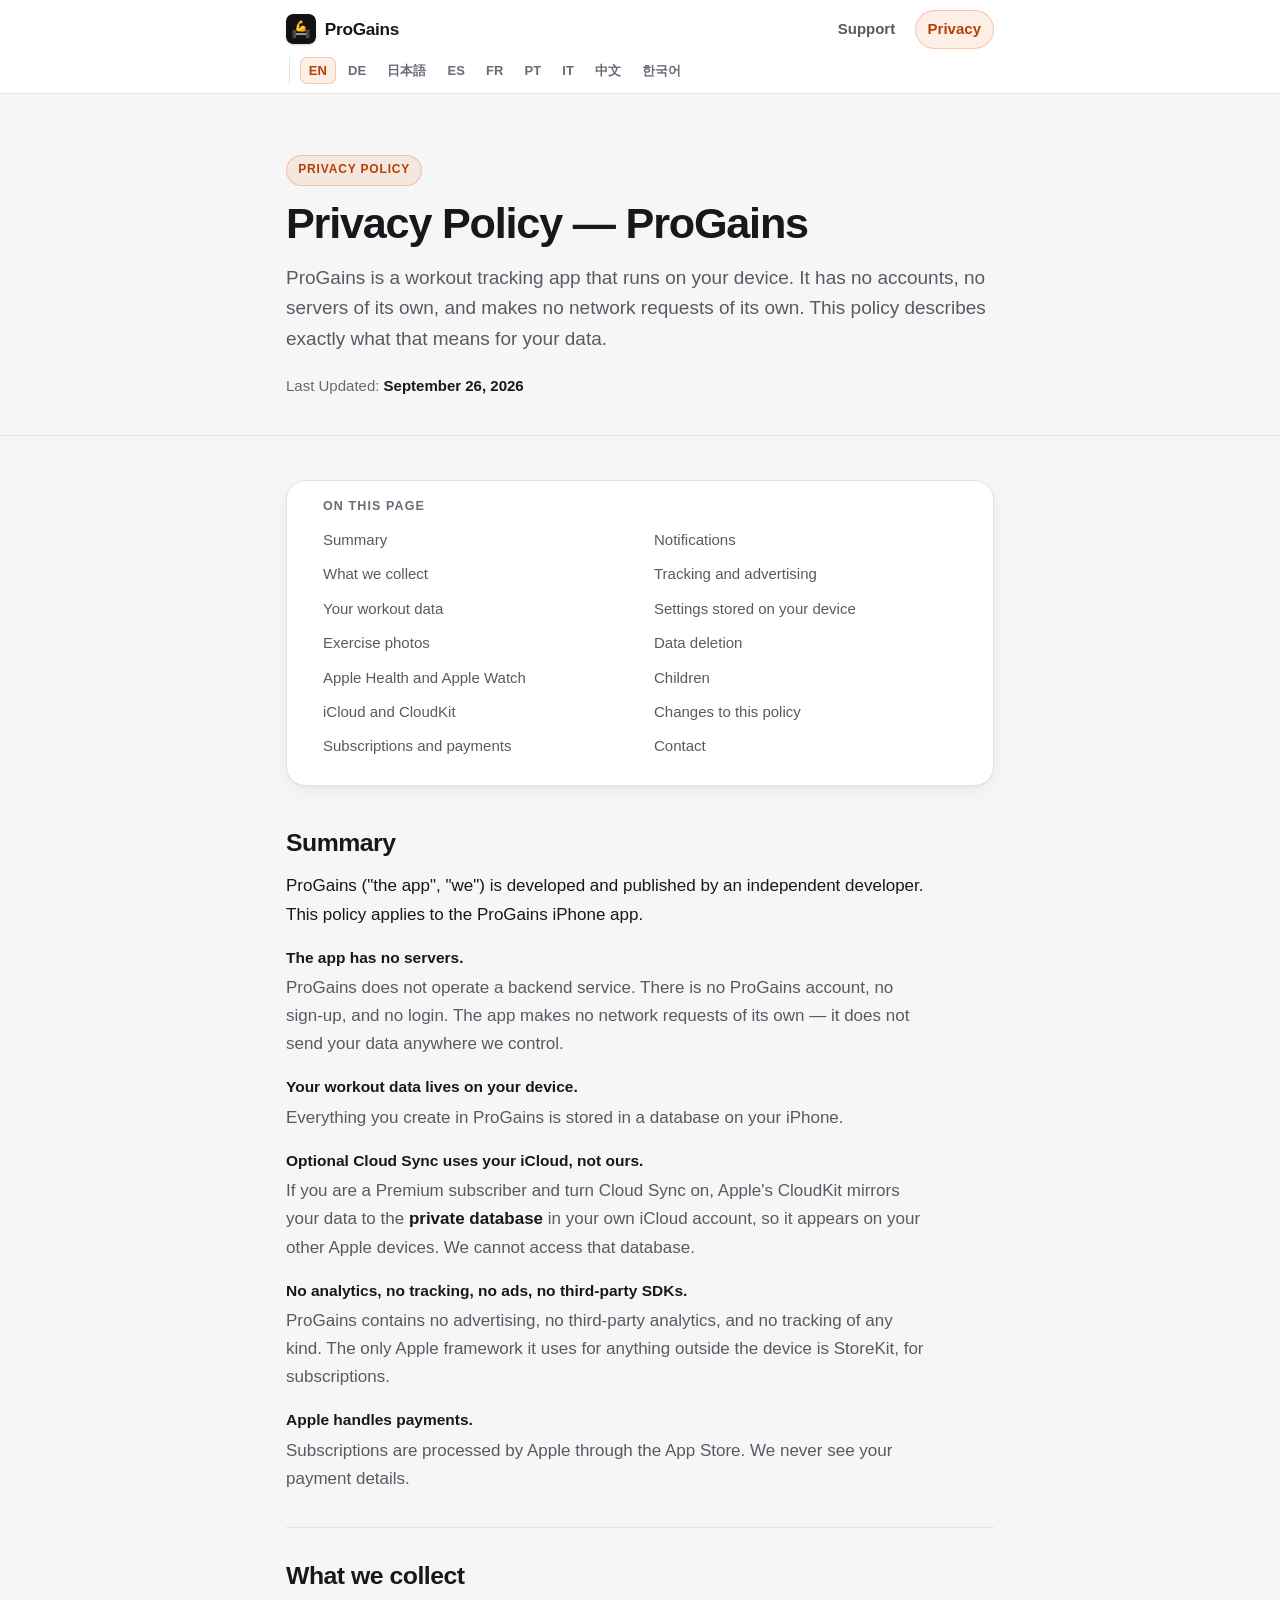
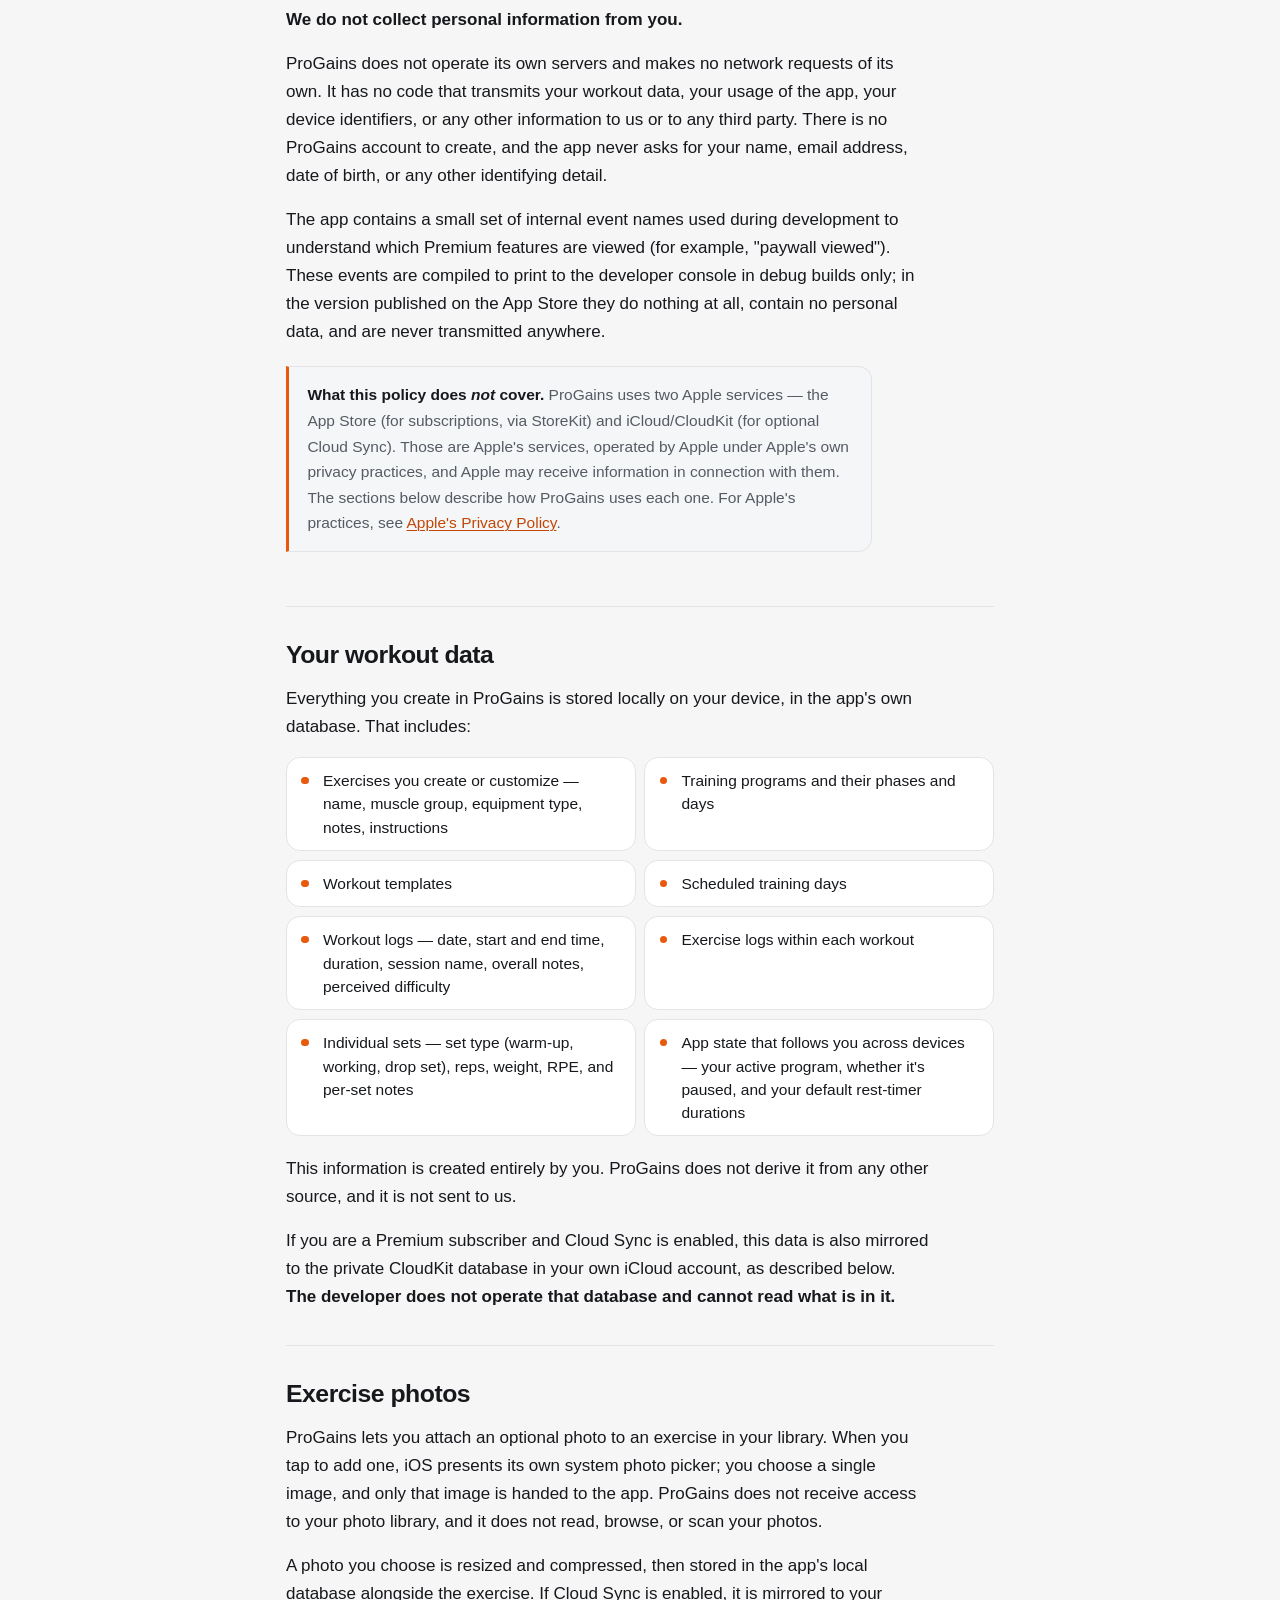
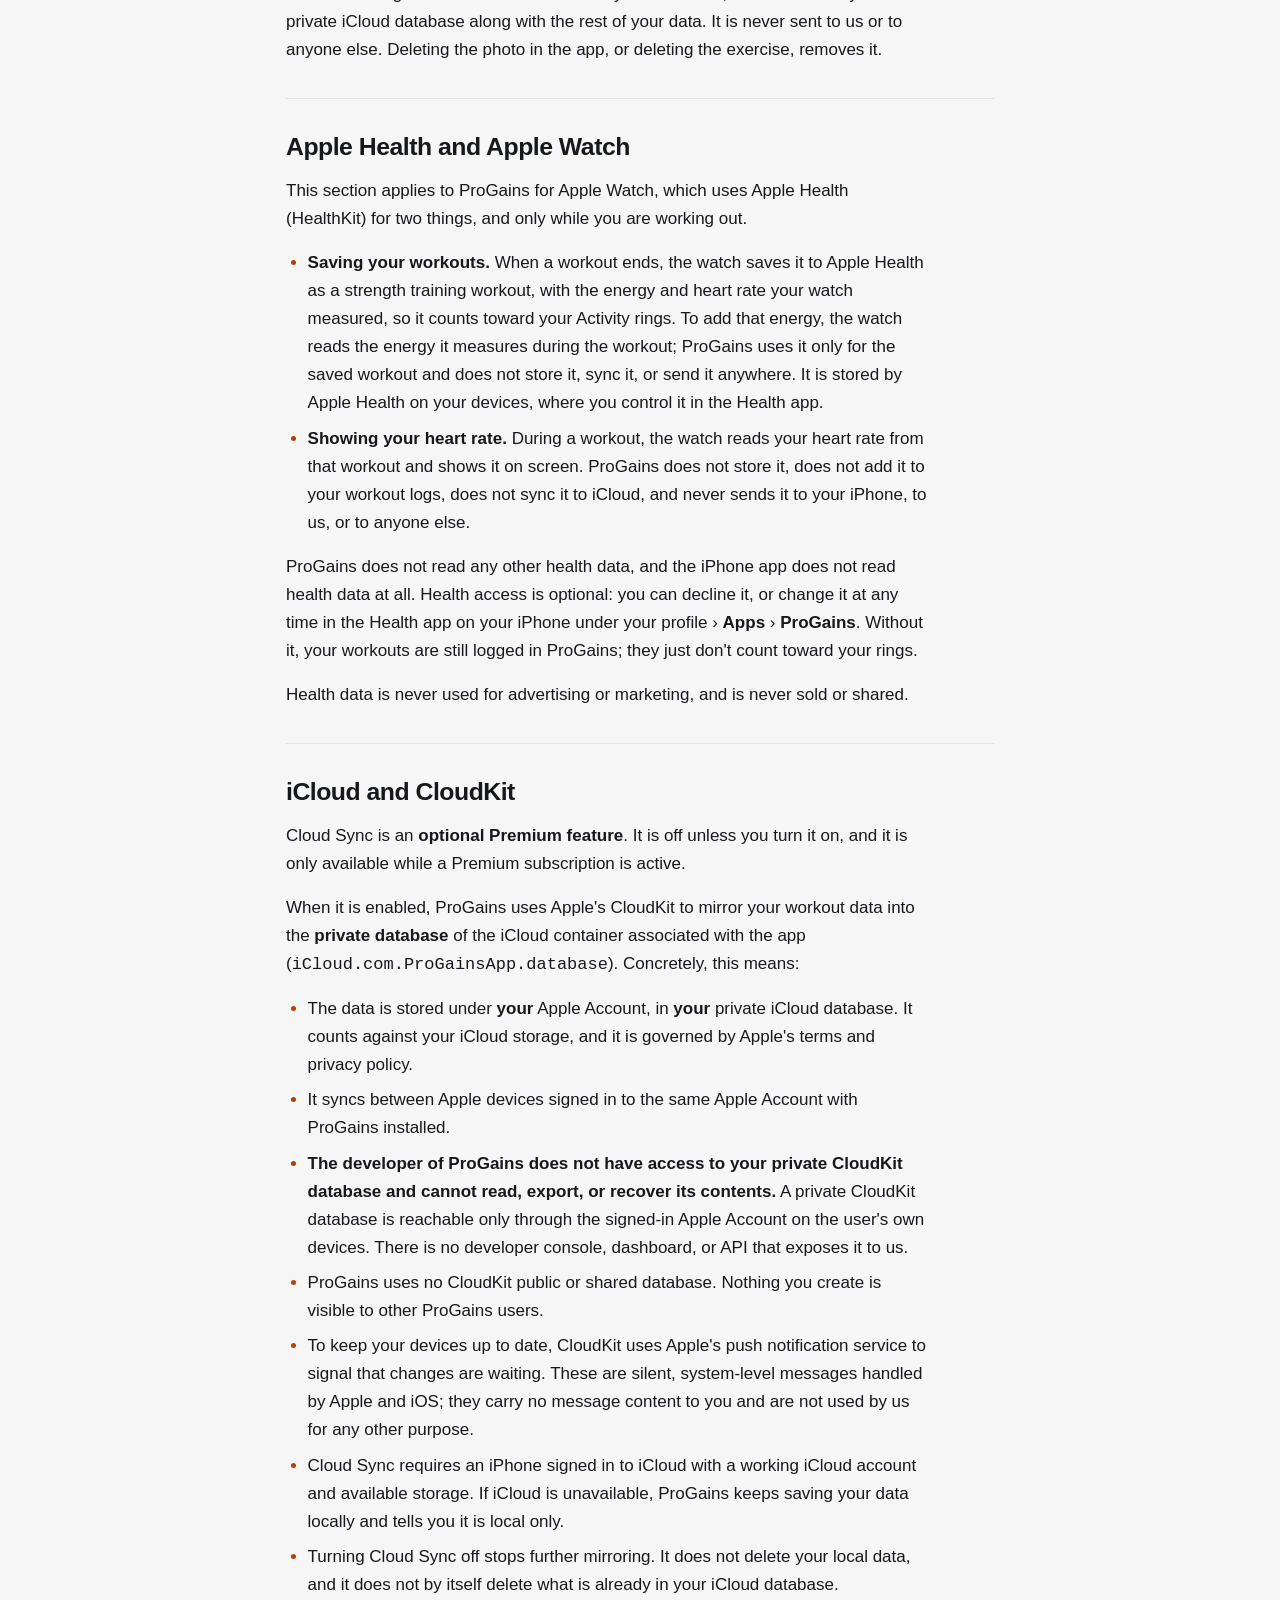
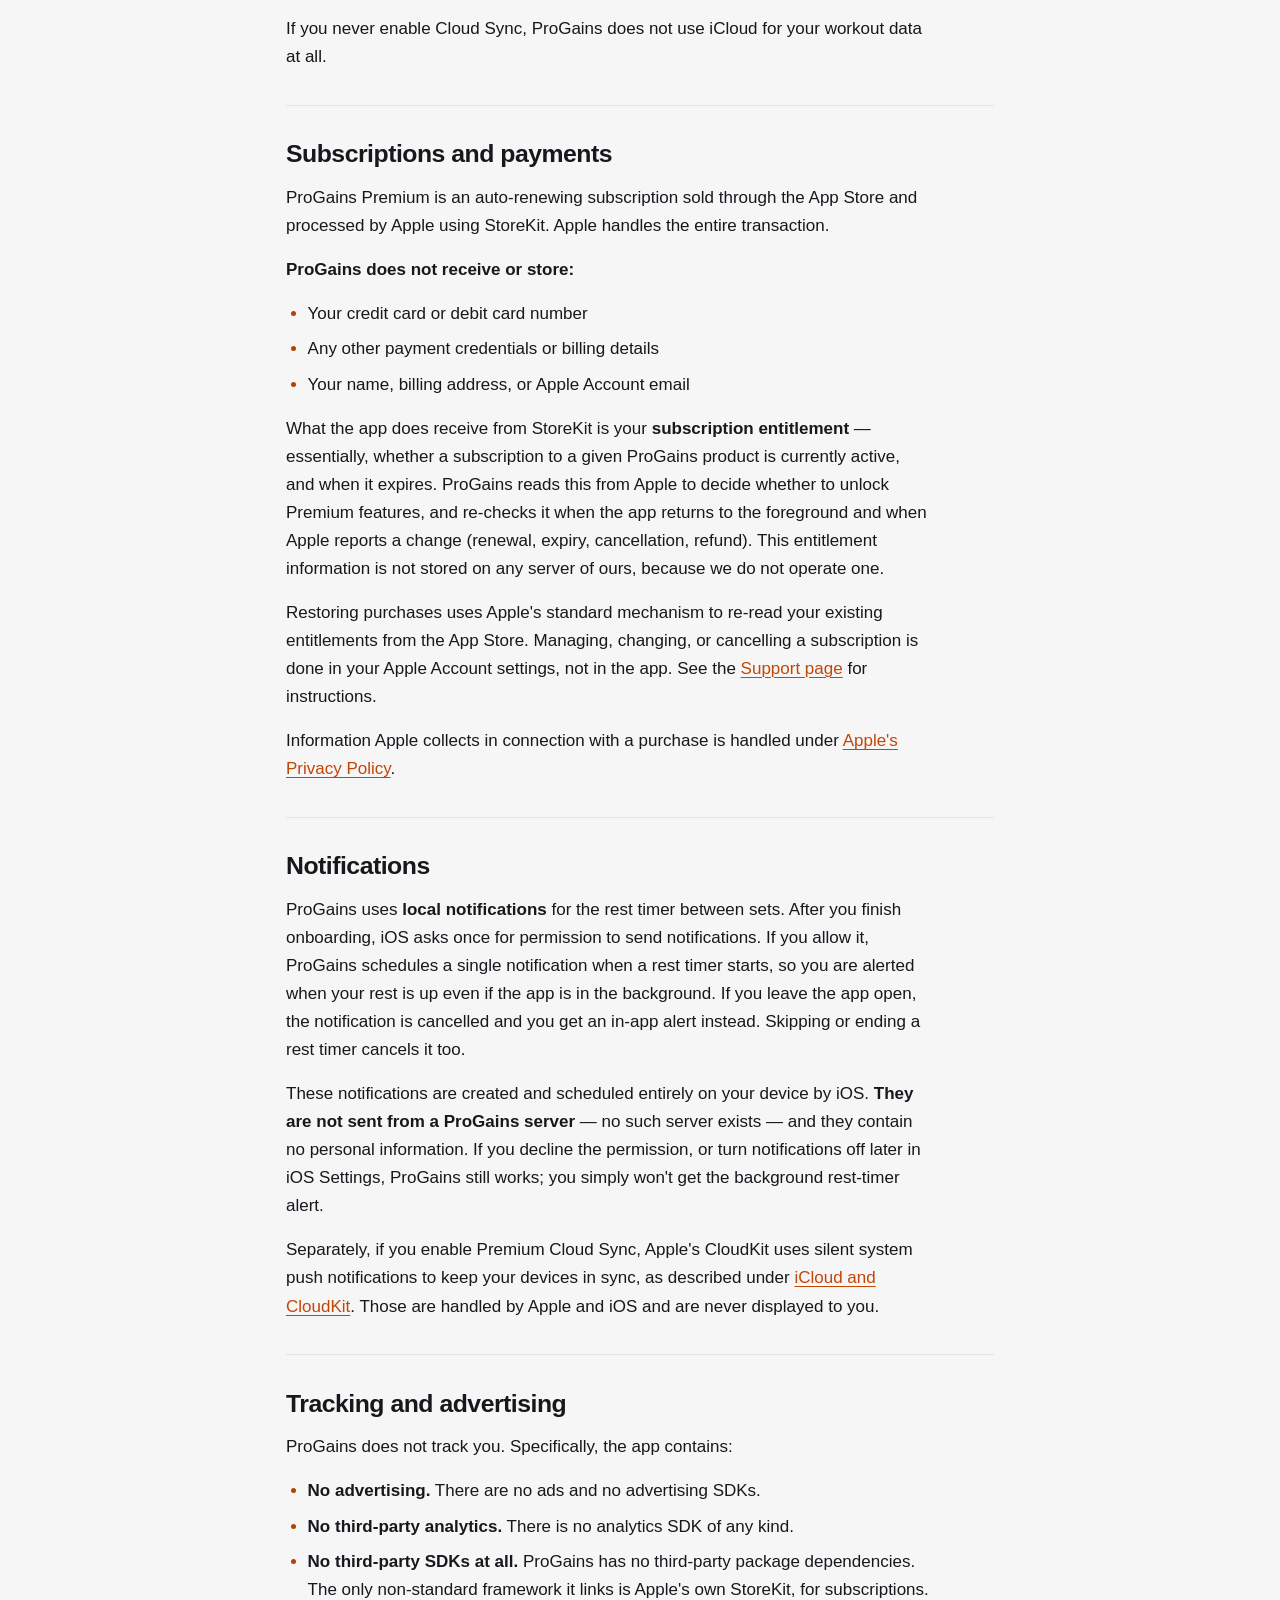
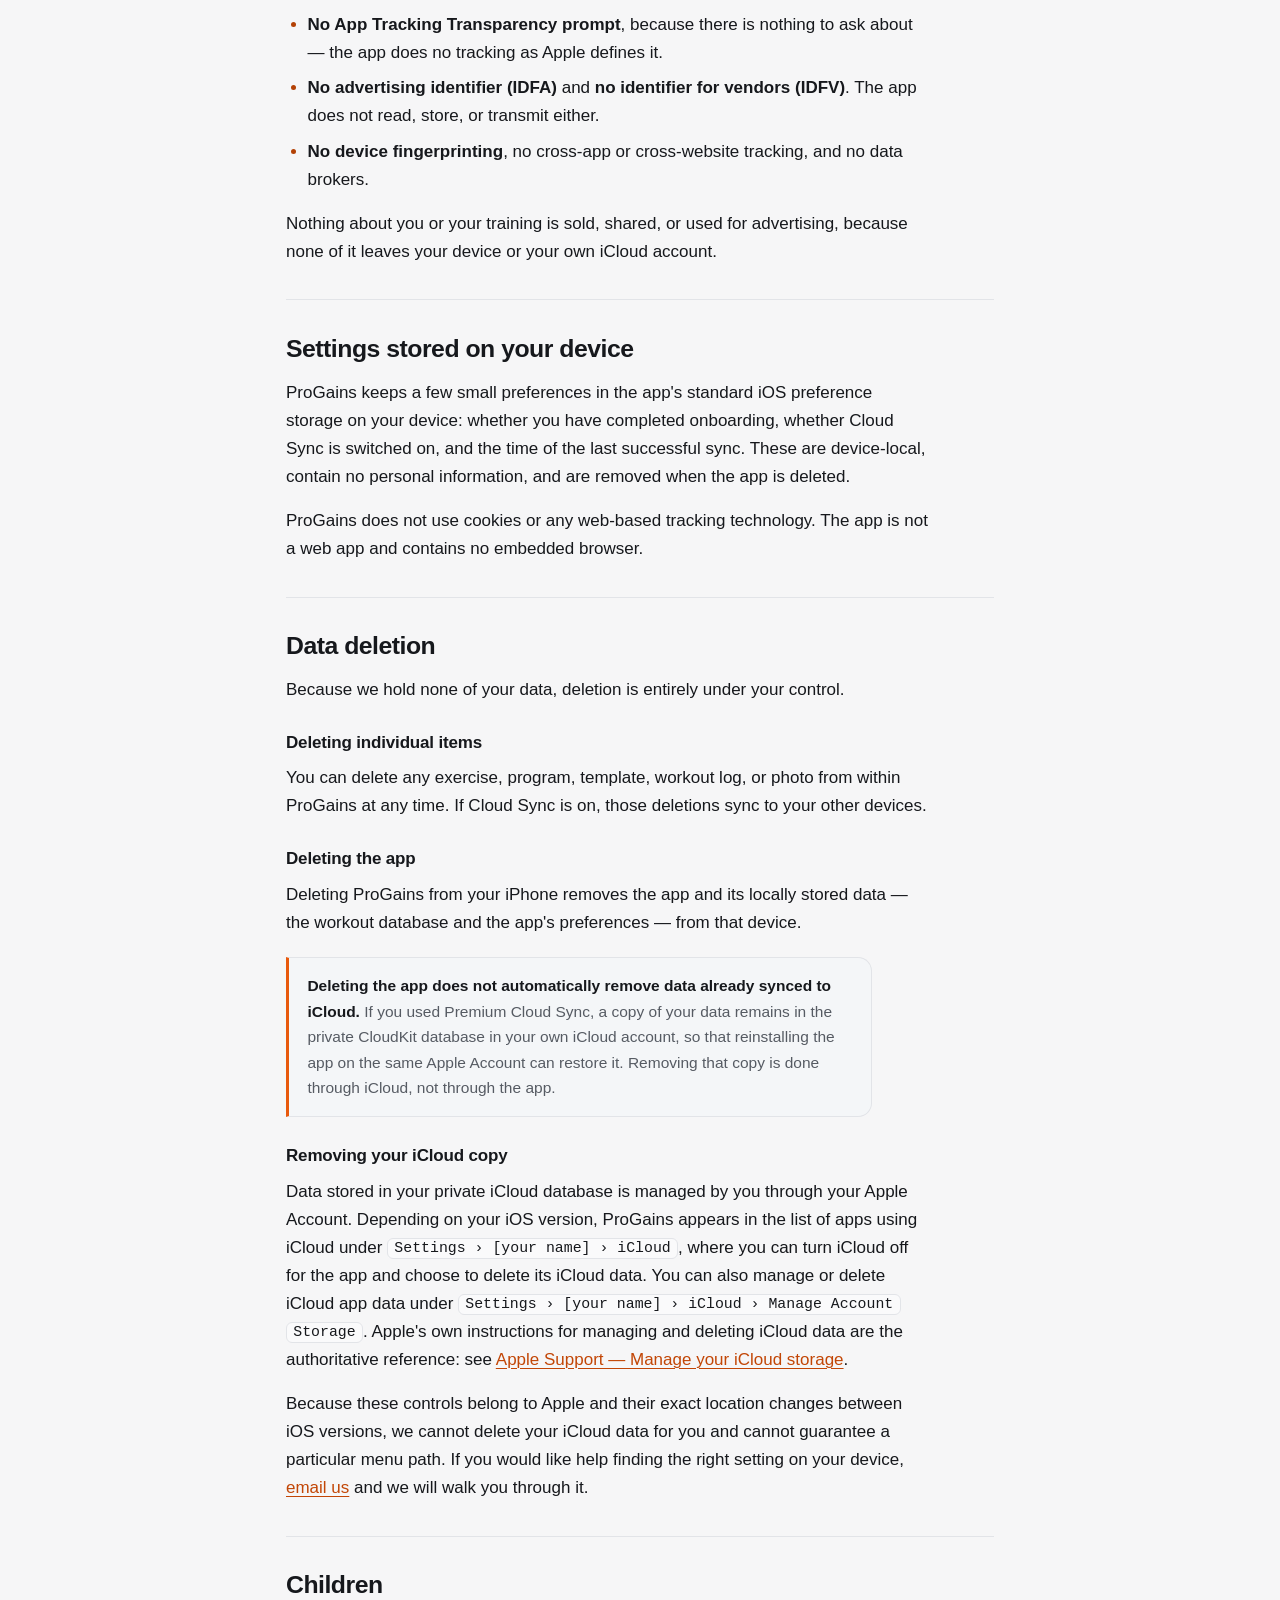
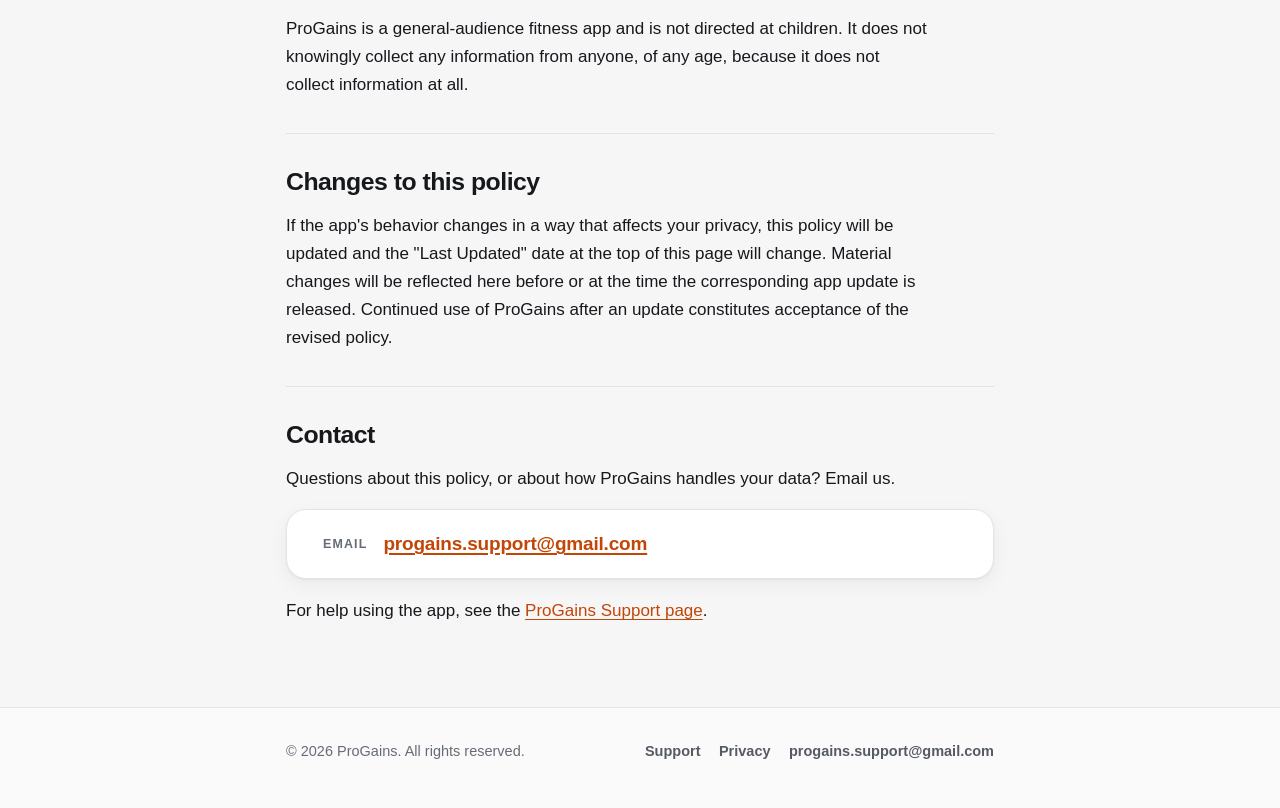
==== commit 0c19c387: "Privacy: say the watch reads workout energy for the saved workout ProGains for Apple Watch now reads" ====
--- a/privacy/index.html
+++ b/privacy/index.html
@@ -46,7 +46,7 @@
 <p class="eyebrow">Privacy Policy</p>
 <h1>Privacy Policy — ProGains</h1>
 <p class="lede">ProGains is a workout tracking app that runs on your device. It has no accounts, no servers of its own, and makes no network requests of its own. This policy describes exactly what that means for your data.</p>
-<p class="updated">Last Updated: <strong>September 14, 2026</strong></p>
+<p class="updated">Last Updated: <strong>September 26, 2026</strong></p>
 </div></div>
 <main id="main-en"><div class="wrap">
 <nav class="toc" aria-label="On this page"><h2>On this page</h2><ol>
@@ -101,7 +101,7 @@
 <p>A photo you choose is resized and compressed, then stored in the app's local database alongside the exercise. If Cloud Sync is enabled, it is mirrored to your private iCloud database along with the rest of your data. It is never sent to us or to anyone else. Deleting the photo in the app, or deleting the exercise, removes it.</p></section>
 <section id="health-en"><h2>Apple Health and Apple Watch</h2><p>This section applies to ProGains for Apple Watch, which uses Apple Health (HealthKit) for two things, and only while you are working out.</p>
 <ul>
-<li><strong>Saving your workouts.</strong> When a workout ends, the watch saves it to Apple Health as a strength training workout, with the energy and heart rate your watch measured, so it counts toward your Activity rings. It is stored by Apple Health on your devices, where you control it in the Health app.</li>
+<li><strong>Saving your workouts.</strong> When a workout ends, the watch saves it to Apple Health as a strength training workout, with the energy and heart rate your watch measured, so it counts toward your Activity rings. To add that energy, the watch reads the energy it measures during the workout; ProGains uses it only for the saved workout and does not store it, sync it, or send it anywhere. It is stored by Apple Health on your devices, where you control it in the Health app.</li>
 <li><strong>Showing your heart rate.</strong> During a workout, the watch reads your heart rate from that workout and shows it on screen. ProGains does not store it, does not add it to your workout logs, does not sync it to iCloud, and never sends it to your iPhone, to us, or to anyone else.</li>
 </ul>
 <p>ProGains does not read any other health data, and the iPhone app does not read health data at all. Health access is optional: you can decline it, or change it at any time in the Health app on your iPhone under your profile › <strong>Apps</strong> › <strong>ProGains</strong>. Without it, your workouts are still logged in ProGains; they just don't count toward your rings.</p>
@@ -181,7 +181,7 @@
 <p class="eyebrow">Datenschutzerklärung</p>
 <h1>Datenschutzerklärung – ProGains</h1>
 <p class="lede">ProGains ist eine Workout-Tracking-App, die auf deinem Gerät läuft. Sie hat keine Konten, keine eigenen Server und stellt keine eigenen Netzwerkanfragen. Diese Erklärung beschreibt genau, was das für deine Daten bedeutet.</p>
-<p class="updated">Zuletzt aktualisiert: <strong>14. September 2026</strong></p>
+<p class="updated">Zuletzt aktualisiert: <strong>26. September 2026</strong></p>
 </div></div>
 <main id="main-de"><div class="wrap">
 <nav class="toc" aria-label="Auf dieser Seite"><h2>Auf dieser Seite</h2><ol>
@@ -237,7 +237,7 @@
 <p>Ein Foto, das du auswählst, wird verkleinert und komprimiert und dann zusammen mit der Übung in der lokalen Datenbank der App gespeichert. Wenn Cloud-Sync eingeschaltet ist, wird es zusammen mit deinen übrigen Daten in deine private iCloud-Datenbank gespiegelt. Es wird nie an uns oder an jemand anderen gesendet. Wenn du das Foto in der App löschst oder die Übung löschst, wird es entfernt.</p></section>
 <section id="health-de"><h2>Apple Health und Apple Watch</h2><p>Dieser Abschnitt gilt für ProGains auf der Apple Watch. Die App nutzt Apple Health (HealthKit) für zwei Dinge – und nur während du trainierst.</p>
 <ul>
-<li><strong>Speichern deiner Trainings.</strong> Wenn ein Training endet, speichert die Watch es in Apple Health als Krafttraining, zusammen mit der Energie und der Herzfrequenz, die deine Watch gemessen hat, damit es für deine Aktivitätsringe zählt. Apple Health bewahrt es auf deinen Geräten auf, wo du es in der Health-App verwaltest.</li>
+<li><strong>Speichern deiner Trainings.</strong> Wenn ein Training endet, speichert die Watch es in Apple Health als Krafttraining, zusammen mit der Energie und der Herzfrequenz, die deine Watch gemessen hat, damit es für deine Aktivitätsringe zählt. Dafür liest die Watch die Energie, die sie während des Trainings misst; ProGains verwendet sie nur für das gespeicherte Training und speichert, synchronisiert oder versendet sie nirgendwohin. Apple Health bewahrt es auf deinen Geräten auf, wo du es in der Health-App verwaltest.</li>
 <li><strong>Anzeigen deiner Herzfrequenz.</strong> Während eines Trainings liest die Watch deine Herzfrequenz aus diesem Training und zeigt sie auf dem Display an. ProGains speichert sie nicht, fügt sie nicht zu deinen Trainingsprotokollen hinzu, synchronisiert sie nicht mit iCloud und sendet sie nie an dein iPhone, an uns oder an Dritte.</li>
 </ul>
 <p>ProGains liest keine anderen Gesundheitsdaten, und die iPhone-App liest überhaupt keine Gesundheitsdaten. Der Zugriff auf Health ist freiwillig: Du kannst ihn ablehnen oder jederzeit in der Health-App auf deinem iPhone unter deinem Profil › <strong>Apps</strong> › <strong>ProGains</strong> ändern. Ohne ihn werden deine Trainings trotzdem in ProGains protokolliert – sie zählen nur nicht für deine Ringe.</p>
@@ -317,7 +317,7 @@
 <p class="eyebrow">プライバシーポリシー</p>
 <h1>プライバシーポリシー — ProGains</h1>
 <p class="lede">ProGains は、お使いのデバイス上で動作するワークアウト記録アプリです。アカウントはなく、独自のサーバーも持たず、独自のネットワーク通信も行いません。本ポリシーでは、それがお客様のデータにとって具体的に何を意味するのかを説明します。</p>
-<p class="updated">最終更新日: <strong>2026年9月14日</strong></p>
+<p class="updated">最終更新日: <strong>2026年9月26日</strong></p>
 </div></div>
 <main id="main-ja"><div class="wrap">
 <nav class="toc" aria-label="このページの内容"><h2>このページの内容</h2><ol>
@@ -373,7 +373,7 @@
 <p>選んだ写真はサイズ変更と圧縮が行われ、エクササイズとともにアプリのローカルデータベースに保存されます。クラウド同期が有効な場合は、他のデータと同様に、ご自身のプライベートな iCloud データベースへミラーリングされます。当方や他の誰かに送信されることは一切ありません。アプリ内で写真を削除するか、エクササイズを削除すると、写真も削除されます。</p></section>
 <section id="health-ja"><h2>Apple ヘルスケアとApple Watch</h2><p>このセクションは、Apple Watch版ProGainsに適用されます。Apple Watch版は、トレーニング中に限り、次の2つの目的でApple ヘルスケア（HealthKit）を使用します。</p>
 <ul>
-<li><strong>ワークアウトの保存。</strong>ワークアウトが終了すると、Apple Watchが測定した消費エネルギーと心拍数とともに、筋力トレーニングとしてApple ヘルスケアに保存し、アクティビティリングに反映させます。データはApple ヘルスケアによってお使いのデバイスに保存され、ヘルスケアアプリで管理できます。</li>
+<li><strong>ワークアウトの保存。</strong>ワークアウトが終了すると、Apple Watchが測定した消費エネルギーと心拍数とともに、筋力トレーニングとしてApple ヘルスケアに保存し、アクティビティリングに反映させます。そのために、Apple Watchはワークアウト中に測定した消費エネルギーを読み取ります。ProGainsはこれを保存するワークアウトにのみ使用し、保存・同期・送信することはありません。データはApple ヘルスケアによってお使いのデバイスに保存され、ヘルスケアアプリで管理できます。</li>
 <li><strong>心拍数の表示。</strong>ワークアウト中、Apple Watchはそのワークアウトから心拍数を読み取り、画面に表示します。ProGainsが心拍数を保存したり、ワークアウト記録に追加したり、iCloudに同期したりすることはなく、iPhone、開発者、その他の第三者に送信することもありません。</li>
 </ul>
 <p>ProGainsがほかのヘルスケアデータを読み取ることはなく、iPhone版アプリはヘルスケアデータを一切読み取りません。ヘルスケアへのアクセスは任意です。許可しないことも、iPhoneのヘルスケアアプリでプロフィール › <strong>App</strong> › <strong>ProGains</strong> からいつでも変更することもできます。許可しなくてもワークアウトはProGainsに記録されますが、アクティビティリングには反映されません。</p>
@@ -453,7 +453,7 @@
 <p class="eyebrow">Política de Privacidad</p>
 <h1>Política de Privacidad — ProGains</h1>
 <p class="lede">ProGains es una app de seguimiento de entrenamientos que funciona en tu dispositivo. No tiene cuentas, no tiene servidores propios y no hace peticiones de red propias. Esta política describe exactamente qué significa eso para tus datos.</p>
-<p class="updated">Última actualización: <strong>14 de septiembre de 2026</strong></p>
+<p class="updated">Última actualización: <strong>26 de septiembre de 2026</strong></p>
 </div></div>
 <main id="main-es"><div class="wrap">
 <nav class="toc" aria-label="En esta página"><h2>En esta página</h2><ol>
@@ -509,7 +509,7 @@
 <p>La foto que elijas se redimensiona y se comprime, y después se guarda en la base de datos local de la app junto al ejercicio. Si la Sincronización en la nube está activada, se replica en tu base de datos privada de iCloud junto con el resto de tus datos. Nunca se nos envía a nosotros ni a nadie más. Si borras la foto en la app, o borras el ejercicio, la foto se elimina.</p></section>
 <section id="health-es"><h2>Apple Salud y Apple Watch</h2><p>Esta sección se aplica a ProGains para Apple Watch, que usa Apple Salud (HealthKit) para dos cosas, y solo mientras entrenas.</p>
 <ul>
-<li><strong>Guardar tus entrenamientos.</strong> Cuando termina un entrenamiento, el reloj lo guarda en Apple Salud como entrenamiento de fuerza, con la energía y la frecuencia cardiaca que midió tu reloj, para que cuente para tus anillos de Actividad. Apple Salud lo guarda en tus dispositivos, donde lo controlas desde la app Salud.</li>
+<li><strong>Guardar tus entrenamientos.</strong> Cuando termina un entrenamiento, el reloj lo guarda en Apple Salud como entrenamiento de fuerza, con la energía y la frecuencia cardiaca que midió tu reloj, para que cuente para tus anillos de Actividad. Para añadir esa energía, el reloj lee la energía que mide durante el entrenamiento; ProGains la usa solo para el entrenamiento guardado y no la almacena, no la sincroniza ni la envía a ningún sitio. Apple Salud lo guarda en tus dispositivos, donde lo controlas desde la app Salud.</li>
 <li><strong>Mostrar tu frecuencia cardiaca.</strong> Durante un entrenamiento, el reloj lee tu frecuencia cardiaca de ese entrenamiento y la muestra en pantalla. ProGains no la guarda, no la añade a tus registros de entrenamiento, no la sincroniza con iCloud y nunca la envía a tu iPhone, a nosotros ni a nadie más.</li>
 </ul>
 <p>ProGains no lee ningún otro dato de salud, y la app del iPhone no lee datos de salud en absoluto. El acceso a Salud es opcional: puedes rechazarlo o cambiarlo cuando quieras en la app Salud del iPhone, en tu perfil › <strong>Apps</strong> › <strong>ProGains</strong>. Sin él, tus entrenamientos se siguen registrando en ProGains; simplemente no cuentan para tus anillos.</p>
@@ -589,7 +589,7 @@
 <p class="eyebrow">Politique de confidentialité</p>
 <h1>Politique de confidentialité — ProGains</h1>
 <p class="lede">ProGains est une app de suivi d'entraînement qui fonctionne sur votre appareil. Elle n'a ni comptes, ni serveurs qui lui soient propres, et n'effectue aucune requête réseau qui lui soit propre. Cette politique décrit précisément ce que cela signifie pour vos données.</p>
-<p class="updated">Dernière mise à jour : <strong>14 septembre 2026</strong></p>
+<p class="updated">Dernière mise à jour : <strong>26 septembre 2026</strong></p>
 </div></div>
 <main id="main-fr"><div class="wrap">
 <nav class="toc" aria-label="Sur cette page"><h2>Sur cette page</h2><ol>
@@ -645,7 +645,7 @@
 <p>La photo que vous choisissez est redimensionnée et compressée, puis stockée dans la base de données locale de l'app, à côté de l'exercice. Si la Synchronisation iCloud est activée, elle est répliquée dans votre base de données iCloud privée avec le reste de vos données. Elle n'est jamais transmise ni à nous ni à qui que ce soit d'autre. Supprimer la photo dans l'app, ou supprimer l'exercice, la retire.</p></section>
 <section id="health-fr"><h2>Apple Santé et Apple Watch</h2><p>Cette section concerne ProGains pour Apple Watch, qui utilise Apple Santé (HealthKit) pour deux choses, et uniquement pendant votre entraînement.</p>
 <ul>
-<li><strong>Enregistrer vos séances.</strong> À la fin d’une séance, la montre l’enregistre dans Apple Santé comme séance de musculation, avec l’énergie et la fréquence cardiaque mesurées par votre montre, afin qu’elle compte pour vos anneaux d’Activité. Apple Santé la conserve sur vos appareils, où vous la gérez dans l’app Santé.</li>
+<li><strong>Enregistrer vos séances.</strong> À la fin d’une séance, la montre l’enregistre dans Apple Santé comme séance de musculation, avec l’énergie et la fréquence cardiaque mesurées par votre montre, afin qu’elle compte pour vos anneaux d’Activité. Pour ajouter cette énergie, la montre lit l’énergie qu’elle mesure pendant la séance ; ProGains l’utilise uniquement pour la séance enregistrée et ne la conserve pas, ne la synchronise pas et ne l’envoie nulle part. Apple Santé la conserve sur vos appareils, où vous la gérez dans l’app Santé.</li>
 <li><strong>Afficher votre fréquence cardiaque.</strong> Pendant une séance, la montre lit votre fréquence cardiaque à partir de cette séance et l’affiche à l’écran. ProGains ne la conserve pas, ne l’ajoute pas à vos historiques de séances, ne la synchronise pas avec iCloud et ne l’envoie jamais à votre iPhone, à nous ni à quiconque.</li>
 </ul>
 <p>ProGains ne lit aucune autre donnée de santé, et l’app iPhone ne lit aucune donnée de santé. L’accès à Santé est facultatif : vous pouvez le refuser ou le modifier à tout moment dans l’app Santé de votre iPhone, dans votre profil › <strong>Apps</strong> › <strong>ProGains</strong>. Sans cet accès, vos séances sont toujours enregistrées dans ProGains ; elles ne comptent simplement pas pour vos anneaux.</p>
@@ -725,7 +725,7 @@
 <p class="eyebrow">Política de Privacidade</p>
 <h1>Política de Privacidade — ProGains</h1>
 <p class="lede">O ProGains é um app de registro de treinos que roda no seu dispositivo. Ele não tem contas, não tem servidores próprios e não faz requisições de rede próprias. Esta política descreve exatamente o que isso significa para os seus dados.</p>
-<p class="updated">Última atualização: <strong>14 de setembro de 2026</strong></p>
+<p class="updated">Última atualização: <strong>26 de setembro de 2026</strong></p>
 </div></div>
 <main id="main-pt"><div class="wrap">
 <nav class="toc" aria-label="Nesta página"><h2>Nesta página</h2><ol>
@@ -781,7 +781,7 @@
 <p>A foto que você escolhe é redimensionada e comprimida e depois armazenada no banco de dados local do app, junto com o exercício. Se a Sincronização na nuvem estiver ativada, ela é espelhada no seu banco de dados privado do iCloud junto com o restante dos seus dados. Ela nunca é enviada para nós nem para mais ninguém. Apagar a foto no app, ou apagar o exercício, a remove.</p></section>
 <section id="health-pt"><h2>Apple Saúde e Apple Watch</h2><p>Esta seção se aplica ao ProGains para Apple Watch, que usa o Apple Saúde (HealthKit) para duas coisas, e apenas enquanto você treina.</p>
 <ul>
-<li><strong>Salvar seus treinos.</strong> Quando um treino termina, o relógio o salva no Apple Saúde como treino de força, com a energia e a frequência cardíaca que o relógio mediu, para que conte para seus anéis de Atividade. O Apple Saúde o guarda nos seus dispositivos, onde você o controla pelo app Saúde.</li>
+<li><strong>Salvar seus treinos.</strong> Quando um treino termina, o relógio o salva no Apple Saúde como treino de força, com a energia e a frequência cardíaca que o relógio mediu, para que conte para seus anéis de Atividade. Para adicionar essa energia, o relógio lê a energia que mede durante o treino; o ProGains a usa apenas para o treino salvo e não a armazena, não a sincroniza nem a envia a lugar nenhum. O Apple Saúde o guarda nos seus dispositivos, onde você o controla pelo app Saúde.</li>
 <li><strong>Mostrar sua frequência cardíaca.</strong> Durante um treino, o relógio lê sua frequência cardíaca desse treino e a exibe na tela. O ProGains não a armazena, não a adiciona aos seus registros de treino, não a sincroniza com o iCloud e nunca a envia para o seu iPhone, para nós ou para qualquer outra pessoa.</li>
 </ul>
 <p>O ProGains não lê nenhum outro dado de saúde, e o app para iPhone não lê dados de saúde de forma alguma. O acesso ao Saúde é opcional: você pode recusá-lo ou alterá-lo a qualquer momento no app Saúde do iPhone, em seu perfil › <strong>Apps</strong> › <strong>ProGains</strong>. Sem ele, seus treinos continuam sendo registrados no ProGains; eles só não contam para seus anéis.</p>
@@ -861,7 +861,7 @@
 <p class="eyebrow">Informativa sulla privacy</p>
 <h1>Informativa sulla privacy — ProGains</h1>
 <p class="lede">ProGains è un'app di monitoraggio degli allenamenti che funziona sul tuo dispositivo. Non ha account, non ha server propri e non effettua richieste di rete proprie. Questa informativa descrive esattamente che cosa significa per i tuoi dati.</p>
-<p class="updated">Ultimo aggiornamento: <strong>14 settembre 2026</strong></p>
+<p class="updated">Ultimo aggiornamento: <strong>26 settembre 2026</strong></p>
 </div></div>
 <main id="main-it"><div class="wrap">
 <nav class="toc" aria-label="In questa pagina"><h2>In questa pagina</h2><ol>
@@ -917,7 +917,7 @@
 <p>La foto che scegli viene ridimensionata e compressa, poi conservata nel database locale dell'app insieme all'esercizio. Se la Sincronizzazione cloud è attiva, viene replicata nel tuo database iCloud privato insieme al resto dei tuoi dati. Non viene mai inviata a noi né a nessun altro. Eliminando la foto nell'app, o eliminando l'esercizio, la foto viene rimossa.</p></section>
 <section id="health-it"><h2>Apple Salute e Apple Watch</h2><p>Questa sezione riguarda ProGains per Apple Watch, che usa Apple Salute (HealthKit) per due cose, e solo mentre ti alleni.</p>
 <ul>
-<li><strong>Salvare i tuoi allenamenti.</strong> Al termine di un allenamento, l’orologio lo salva in Apple Salute come allenamento di forza, con l’energia e la frequenza cardiaca misurate dall’orologio, così conta per i tuoi anelli Attività. Apple Salute lo conserva sui tuoi dispositivi, dove lo gestisci dall’app Salute.</li>
+<li><strong>Salvare i tuoi allenamenti.</strong> Al termine di un allenamento, l’orologio lo salva in Apple Salute come allenamento di forza, con l’energia e la frequenza cardiaca misurate dall’orologio, così conta per i tuoi anelli Attività. Per aggiungere quell’energia, l’orologio legge l’energia che misura durante l’allenamento; ProGains la usa solo per l’allenamento salvato e non la conserva, non la sincronizza e non la invia da nessuna parte. Apple Salute lo conserva sui tuoi dispositivi, dove lo gestisci dall’app Salute.</li>
 <li><strong>Mostrare la tua frequenza cardiaca.</strong> Durante un allenamento, l’orologio legge la tua frequenza cardiaca da quell’allenamento e la mostra sullo schermo. ProGains non la salva, non la aggiunge ai registri degli allenamenti, non la sincronizza con iCloud e non la invia mai al tuo iPhone, a noi o a chiunque altro.</li>
 </ul>
 <p>ProGains non legge nessun altro dato sanitario, e l’app per iPhone non legge alcun dato sanitario. L’accesso a Salute è facoltativo: puoi rifiutarlo o modificarlo in qualsiasi momento nell’app Salute su iPhone, nel tuo profilo › <strong>App</strong> › <strong>ProGains</strong>. Senza di esso, i tuoi allenamenti vengono comunque registrati in ProGains; semplicemente non contano per i tuoi anelli.</p>
@@ -997,7 +997,7 @@
 <p class="eyebrow">隐私政策</p>
 <h1>隐私政策 —— ProGains</h1>
 <p class="lede">ProGains 是一款在你的设备上运行的训练记录应用。它没有账户体系，没有自己的服务器，也不会自行发起任何网络请求。本政策将准确说明这对你的数据意味着什么。</p>
-<p class="updated">最后更新： <strong>2026年9月14日</strong></p>
+<p class="updated">最后更新： <strong>2026年9月26日</strong></p>
 </div></div>
 <main id="main-zh"><div class="wrap">
 <nav class="toc" aria-label="本页内容"><h2>本页内容</h2><ol>
@@ -1053,7 +1053,7 @@
 <p>你选择的照片会被调整尺寸并压缩，然后与该动作一起存储在应用的本地数据库中。如果启用了云同步，它会与你的其他数据一起被镜像到你的私有 iCloud 数据库。它绝不会被发送给我们或任何其他人。在应用中删除该照片，或删除该动作，即可将其移除。</p></section>
 <section id="health-zh"><h2>“健康”与 Apple Watch</h2><p>本节适用于 Apple Watch 版 ProGains。它仅在你锻炼时，出于以下两个目的使用“健康”（HealthKit）。</p>
 <ul>
-<li><strong>存储你的体能训练。</strong>体能训练结束时，手表会将其作为力量训练存储到“健康”，并附上手表测得的能量消耗和心率，使其计入你的活动圆环。这些数据由“健康”保存在你的设备上，你可以在“健康” App 中管理。</li>
+<li><strong>存储你的体能训练。</strong>体能训练结束时，手表会将其作为力量训练存储到“健康”，并附上手表测得的能量消耗和心率，使其计入你的活动圆环。为此，手表会读取它在体能训练期间测得的能量消耗；ProGains 仅将其用于所存储的体能训练，不会存储、同步或发送到任何地方。这些数据由“健康”保存在你的设备上，你可以在“健康” App 中管理。</li>
 <li><strong>显示你的心率。</strong>体能训练期间，手表会从该训练中读取你的心率并显示在屏幕上。ProGains 不会存储心率，不会将其添加到你的训练记录中，不会将其同步到 iCloud，也从不会将其发送到你的 iPhone、我们或任何其他人。</li>
 </ul>
 <p>ProGains 不会读取任何其他健康数据，iPhone App 则完全不读取健康数据。访问“健康”是可选的：你可以拒绝，也可以随时在 iPhone 上的“健康” App 中，通过你的个人资料 › <strong>App</strong> › <strong>ProGains</strong> 进行更改。即使不授权，你的体能训练仍会记录在 ProGains 中，只是不会计入你的活动圆环。</p>
@@ -1133,7 +1133,7 @@
 <p class="eyebrow">개인정보 처리방침</p>
 <h1>개인정보 처리방침 — ProGains</h1>
 <p class="lede">ProGains는 사용자의 기기에서 실행되는 운동 기록 앱입니다. 계정도 없고, 자체 서버도 없으며, 스스로 네트워크 요청을 하지 않습니다. 이 방침은 그것이 사용자의 데이터에 어떤 의미인지 정확히 설명합니다.</p>
-<p class="updated">최종 업데이트: <strong>2026년 9월 14일</strong></p>
+<p class="updated">최종 업데이트: <strong>2026년 9월 26일</strong></p>
 </div></div>
 <main id="main-ko"><div class="wrap">
 <nav class="toc" aria-label="이 페이지의 내용"><h2>이 페이지의 내용</h2><ol>
@@ -1189,7 +1189,7 @@
 <p>선택한 사진은 크기가 조정되고 압축된 뒤 해당 운동 종목과 함께 앱의 로컬 데이터베이스에 저장됩니다. 클라우드 동기화가 켜져 있으면 나머지 데이터와 함께 본인의 개인 iCloud 데이터베이스로 미러링됩니다. 당사나 다른 누구에게도 전송되지 않습니다. 앱에서 사진을 삭제하거나 해당 운동 종목을 삭제하면 사진도 함께 삭제됩니다.</p></section>
 <section id="health-ko"><h2>Apple 건강 및 Apple Watch</h2><p>이 섹션은 Apple Watch용 ProGains에 적용됩니다. Apple Watch용 ProGains는 운동하는 동안에만 다음 두 가지 목적으로 Apple 건강(HealthKit)을 사용합니다.</p>
 <ul>
-<li><strong>운동 저장.</strong> 운동이 끝나면 Apple Watch가 측정한 에너지와 심박수와 함께 근력 운동으로 Apple 건강에 저장해 활동 링에 반영되도록 합니다. 데이터는 Apple 건강이 사용자의 기기에 보관하며, 건강 앱에서 관리할 수 있습니다.</li>
+<li><strong>운동 저장.</strong> 운동이 끝나면 Apple Watch가 측정한 에너지와 심박수와 함께 근력 운동으로 Apple 건강에 저장해 활동 링에 반영되도록 합니다. 이를 위해 Apple Watch는 운동 중 측정한 에너지를 읽습니다. ProGains는 이를 저장하는 운동에만 사용하며, 따로 보관하거나 동기화하거나 어디에도 보내지 않습니다. 데이터는 Apple 건강이 사용자의 기기에 보관하며, 건강 앱에서 관리할 수 있습니다.</li>
 <li><strong>심박수 표시.</strong> 운동 중 Apple Watch는 해당 운동에서 심박수를 읽어 화면에 표시합니다. ProGains는 심박수를 저장하거나 운동 기록에 추가하거나 iCloud에 동기화하지 않으며, iPhone이나 개발자, 그 밖의 누구에게도 보내지 않습니다.</li>
 </ul>
 <p>ProGains는 다른 건강 데이터를 읽지 않으며, iPhone 앱은 건강 데이터를 전혀 읽지 않습니다. 건강 접근은 선택 사항입니다. 허용하지 않을 수도 있고, iPhone의 건강 앱에서 프로필 › <strong>앱</strong> › <strong>ProGains</strong>에서 언제든지 변경할 수 있습니다. 허용하지 않아도 운동은 ProGains에 기록되지만, 활동 링에는 반영되지 않습니다.</p>
